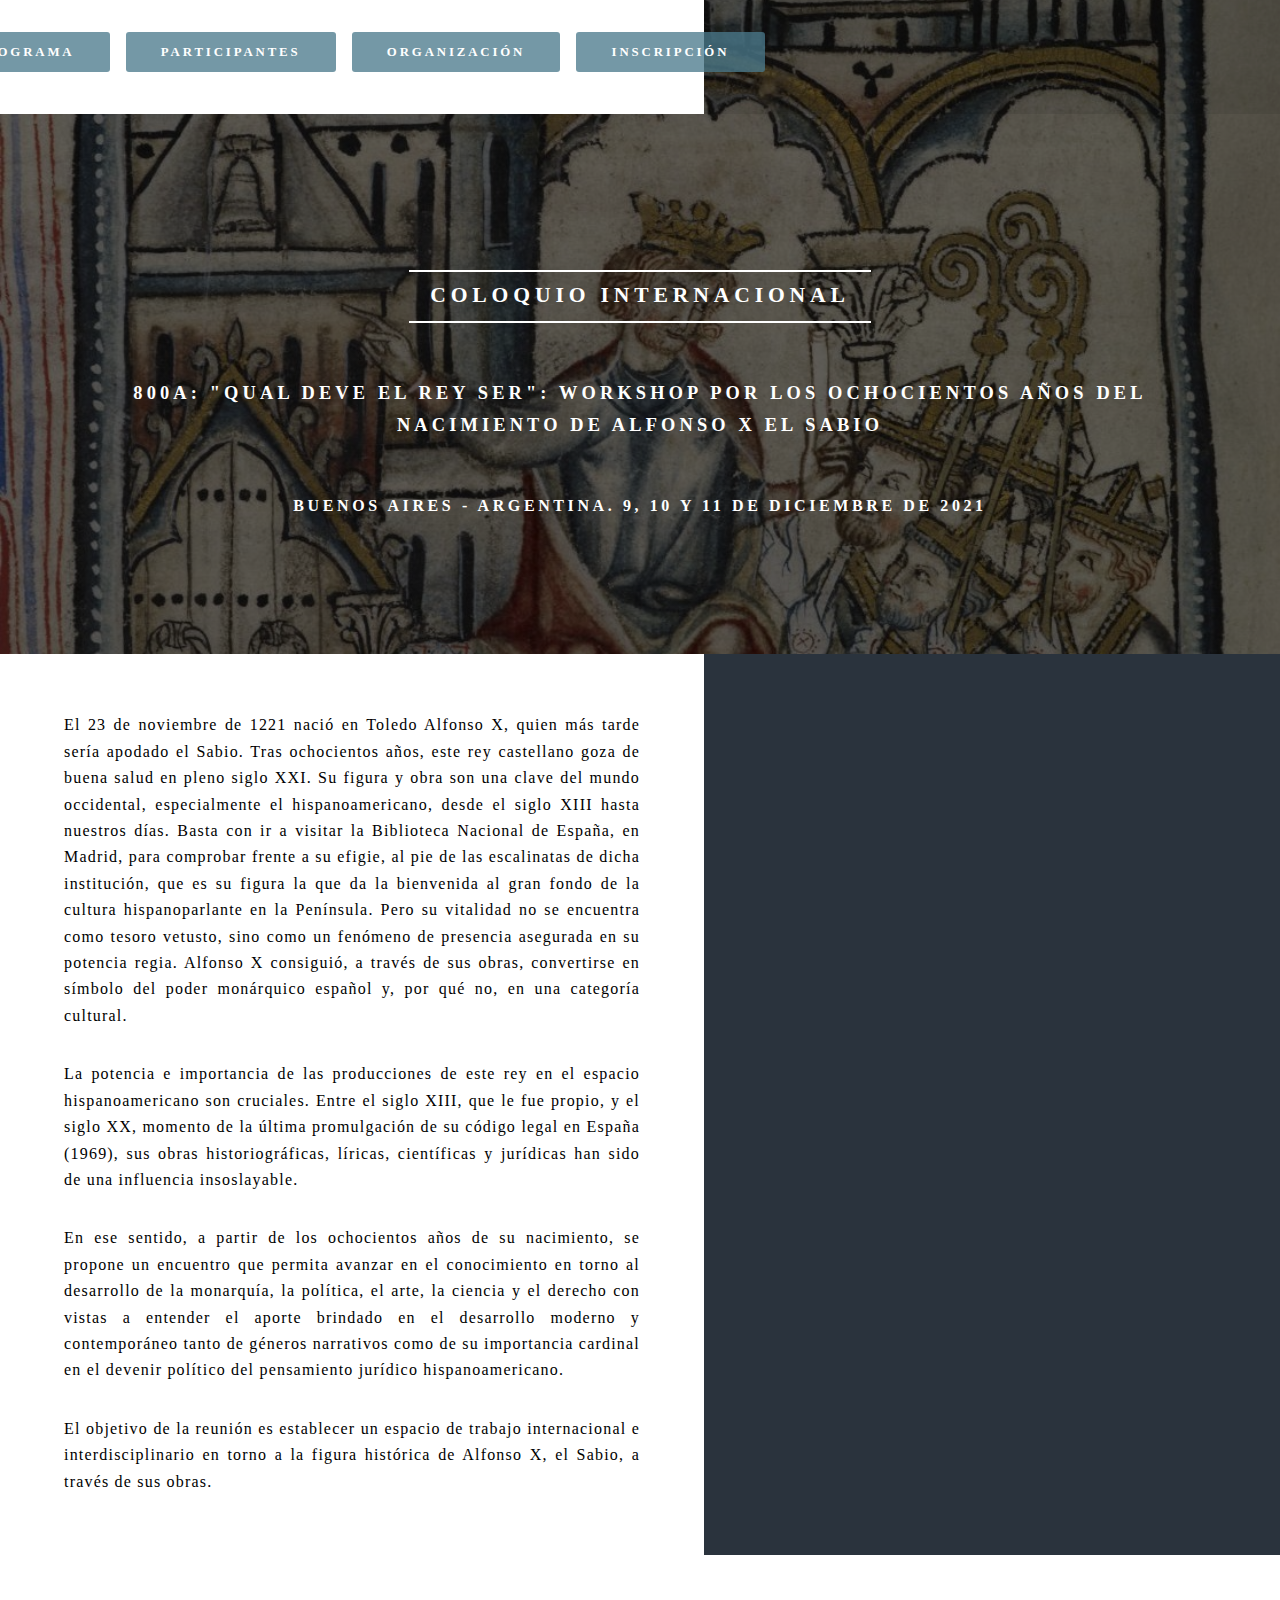
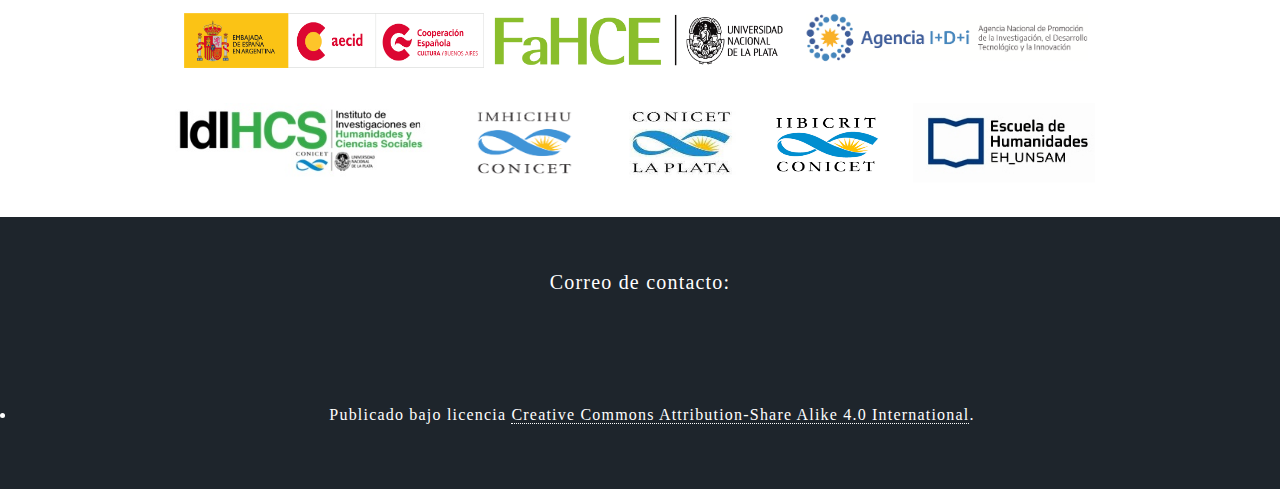
==== index.html @ 3fa46578 "Updates" ====
<!DOCTYPE html><html lang="en"><head><meta charSet="utf-8"/><meta http-equiv="x-ua-compatible" content="ie=edge"/><meta name="viewport" content="width=device-width, initial-scale=1, shrink-to-fit=no"/><style data-href="/styles.1197f6ac1f7e538c1dba.css" id="gatsby-global-css">@import url(https://fonts.googleapis.com/css?family=Open+Sans:400,400italic,600,600italic,800,800italic);
/*!
 * Font Awesome Free 5.9.0 by @fontawesome - https://fontawesome.com
 * License - https://fontawesome.com/license/free (Icons: CC BY 4.0, Fonts: SIL OFL 1.1, Code: MIT License)
 */.fa,.fab,.fal,.far,.fas{-moz-osx-font-smoothing:grayscale;-webkit-font-smoothing:antialiased;display:inline-block;font-style:normal;font-variant:normal;text-rendering:auto;line-height:1}.fa-lg{font-size:1.33333em;line-height:.75em;vertical-align:-.0667em}.fa-xs{font-size:.75em}.fa-sm{font-size:.875em}.fa-1x{font-size:1em}.fa-2x{font-size:2em}.fa-3x{font-size:3em}.fa-4x{font-size:4em}.fa-5x{font-size:5em}.fa-6x{font-size:6em}.fa-7x{font-size:7em}.fa-8x{font-size:8em}.fa-9x{font-size:9em}.fa-10x{font-size:10em}.fa-fw{text-align:center;width:1.25em}.fa-ul{list-style-type:none;margin-left:2.5em;padding-left:0}.fa-ul>li{position:relative}.fa-li{left:-2em;position:absolute;text-align:center;width:2em;line-height:inherit}.fa-border{border:.08em solid #eee;border-radius:.1em;padding:.2em .25em .15em}.fa-pull-left{float:left}.fa-pull-right{float:right}.fa.fa-pull-left,.fab.fa-pull-left,.fal.fa-pull-left,.far.fa-pull-left,.fas.fa-pull-left{margin-right:.3em}.fa.fa-pull-right,.fab.fa-pull-right,.fal.fa-pull-right,.far.fa-pull-right,.fas.fa-pull-right{margin-left:.3em}.fa-spin{-webkit-animation:fa-spin 2s linear infinite;animation:fa-spin 2s linear infinite}.fa-pulse{-webkit-animation:fa-spin 1s steps(8) infinite;animation:fa-spin 1s steps(8) infinite}@-webkit-keyframes fa-spin{0%{-webkit-transform:rotate(0deg);transform:rotate(0deg)}to{-webkit-transform:rotate(1turn);transform:rotate(1turn)}}@keyframes fa-spin{0%{-webkit-transform:rotate(0deg);transform:rotate(0deg)}to{-webkit-transform:rotate(1turn);transform:rotate(1turn)}}.fa-rotate-90{-ms-filter:"progid:DXImageTransform.Microsoft.BasicImage(rotation=1)";-webkit-transform:rotate(90deg);transform:rotate(90deg)}.fa-rotate-180{-ms-filter:"progid:DXImageTransform.Microsoft.BasicImage(rotation=2)";-webkit-transform:rotate(180deg);transform:rotate(180deg)}.fa-rotate-270{-ms-filter:"progid:DXImageTransform.Microsoft.BasicImage(rotation=3)";-webkit-transform:rotate(270deg);transform:rotate(270deg)}.fa-flip-horizontal{-ms-filter:"progid:DXImageTransform.Microsoft.BasicImage(rotation=0, mirror=1)";-webkit-transform:scaleX(-1);transform:scaleX(-1)}.fa-flip-vertical{-webkit-transform:scaleY(-1);transform:scaleY(-1)}.fa-flip-both,.fa-flip-horizontal.fa-flip-vertical,.fa-flip-vertical{-ms-filter:"progid:DXImageTransform.Microsoft.BasicImage(rotation=2, mirror=1)"}.fa-flip-both,.fa-flip-horizontal.fa-flip-vertical{-webkit-transform:scale(-1);transform:scale(-1)}:root .fa-flip-both,:root .fa-flip-horizontal,:root .fa-flip-vertical,:root .fa-rotate-90,:root .fa-rotate-180,:root .fa-rotate-270{-webkit-filter:none;filter:none}.fa-stack{display:inline-block;height:2em;line-height:2em;position:relative;vertical-align:middle;width:2.5em}.fa-stack-1x,.fa-stack-2x{left:0;position:absolute;text-align:center;width:100%}.fa-stack-1x{line-height:inherit}.fa-stack-2x{font-size:2em}.fa-inverse{color:#fff}.fa-500px:before{content:"\F26E"}.fa-accessible-icon:before{content:"\F368"}.fa-accusoft:before{content:"\F369"}.fa-acquisitions-incorporated:before{content:"\F6AF"}.fa-ad:before{content:"\F641"}.fa-address-book:before{content:"\F2B9"}.fa-address-card:before{content:"\F2BB"}.fa-adjust:before{content:"\F042"}.fa-adn:before{content:"\F170"}.fa-adobe:before{content:"\F778"}.fa-adversal:before{content:"\F36A"}.fa-affiliatetheme:before{content:"\F36B"}.fa-air-freshener:before{content:"\F5D0"}.fa-airbnb:before{content:"\F834"}.fa-algolia:before{content:"\F36C"}.fa-align-center:before{content:"\F037"}.fa-align-justify:before{content:"\F039"}.fa-align-left:before{content:"\F036"}.fa-align-right:before{content:"\F038"}.fa-alipay:before{content:"\F642"}.fa-allergies:before{content:"\F461"}.fa-amazon:before{content:"\F270"}.fa-amazon-pay:before{content:"\F42C"}.fa-ambulance:before{content:"\F0F9"}.fa-american-sign-language-interpreting:before{content:"\F2A3"}.fa-amilia:before{content:"\F36D"}.fa-anchor:before{content:"\F13D"}.fa-android:before{content:"\F17B"}.fa-angellist:before{content:"\F209"}.fa-angle-double-down:before{content:"\F103"}.fa-angle-double-left:before{content:"\F100"}.fa-angle-double-right:before{content:"\F101"}.fa-angle-double-up:before{content:"\F102"}.fa-angle-down:before{content:"\F107"}.fa-angle-left:before{content:"\F104"}.fa-angle-right:before{content:"\F105"}.fa-angle-up:before{content:"\F106"}.fa-angry:before{content:"\F556"}.fa-angrycreative:before{content:"\F36E"}.fa-angular:before{content:"\F420"}.fa-ankh:before{content:"\F644"}.fa-app-store:before{content:"\F36F"}.fa-app-store-ios:before{content:"\F370"}.fa-apper:before{content:"\F371"}.fa-apple:before{content:"\F179"}.fa-apple-alt:before{content:"\F5D1"}.fa-apple-pay:before{content:"\F415"}.fa-archive:before{content:"\F187"}.fa-archway:before{content:"\F557"}.fa-arrow-alt-circle-down:before{content:"\F358"}.fa-arrow-alt-circle-left:before{content:"\F359"}.fa-arrow-alt-circle-right:before{content:"\F35A"}.fa-arrow-alt-circle-up:before{content:"\F35B"}.fa-arrow-circle-down:before{content:"\F0AB"}.fa-arrow-circle-left:before{content:"\F0A8"}.fa-arrow-circle-right:before{content:"\F0A9"}.fa-arrow-circle-up:before{content:"\F0AA"}.fa-arrow-down:before{content:"\F063"}.fa-arrow-left:before{content:"\F060"}.fa-arrow-right:before{content:"\F061"}.fa-arrow-up:before{content:"\F062"}.fa-arrows-alt:before{content:"\F0B2"}.fa-arrows-alt-h:before{content:"\F337"}.fa-arrows-alt-v:before{content:"\F338"}.fa-artstation:before{content:"\F77A"}.fa-assistive-listening-systems:before{content:"\F2A2"}.fa-asterisk:before{content:"\F069"}.fa-asymmetrik:before{content:"\F372"}.fa-at:before{content:"\F1FA"}.fa-atlas:before{content:"\F558"}.fa-atlassian:before{content:"\F77B"}.fa-atom:before{content:"\F5D2"}.fa-audible:before{content:"\F373"}.fa-audio-description:before{content:"\F29E"}.fa-autoprefixer:before{content:"\F41C"}.fa-avianex:before{content:"\F374"}.fa-aviato:before{content:"\F421"}.fa-award:before{content:"\F559"}.fa-aws:before{content:"\F375"}.fa-baby:before{content:"\F77C"}.fa-baby-carriage:before{content:"\F77D"}.fa-backspace:before{content:"\F55A"}.fa-backward:before{content:"\F04A"}.fa-bacon:before{content:"\F7E5"}.fa-balance-scale:before{content:"\F24E"}.fa-balance-scale-left:before{content:"\F515"}.fa-balance-scale-right:before{content:"\F516"}.fa-ban:before{content:"\F05E"}.fa-band-aid:before{content:"\F462"}.fa-bandcamp:before{content:"\F2D5"}.fa-barcode:before{content:"\F02A"}.fa-bars:before{content:"\F0C9"}.fa-baseball-ball:before{content:"\F433"}.fa-basketball-ball:before{content:"\F434"}.fa-bath:before{content:"\F2CD"}.fa-battery-empty:before{content:"\F244"}.fa-battery-full:before{content:"\F240"}.fa-battery-half:before{content:"\F242"}.fa-battery-quarter:before{content:"\F243"}.fa-battery-three-quarters:before{content:"\F241"}.fa-battle-net:before{content:"\F835"}.fa-bed:before{content:"\F236"}.fa-beer:before{content:"\F0FC"}.fa-behance:before{content:"\F1B4"}.fa-behance-square:before{content:"\F1B5"}.fa-bell:before{content:"\F0F3"}.fa-bell-slash:before{content:"\F1F6"}.fa-bezier-curve:before{content:"\F55B"}.fa-bible:before{content:"\F647"}.fa-bicycle:before{content:"\F206"}.fa-biking:before{content:"\F84A"}.fa-bimobject:before{content:"\F378"}.fa-binoculars:before{content:"\F1E5"}.fa-biohazard:before{content:"\F780"}.fa-birthday-cake:before{content:"\F1FD"}.fa-bitbucket:before{content:"\F171"}.fa-bitcoin:before{content:"\F379"}.fa-bity:before{content:"\F37A"}.fa-black-tie:before{content:"\F27E"}.fa-blackberry:before{content:"\F37B"}.fa-blender:before{content:"\F517"}.fa-blender-phone:before{content:"\F6B6"}.fa-blind:before{content:"\F29D"}.fa-blog:before{content:"\F781"}.fa-blogger:before{content:"\F37C"}.fa-blogger-b:before{content:"\F37D"}.fa-bluetooth:before{content:"\F293"}.fa-bluetooth-b:before{content:"\F294"}.fa-bold:before{content:"\F032"}.fa-bolt:before{content:"\F0E7"}.fa-bomb:before{content:"\F1E2"}.fa-bone:before{content:"\F5D7"}.fa-bong:before{content:"\F55C"}.fa-book:before{content:"\F02D"}.fa-book-dead:before{content:"\F6B7"}.fa-book-medical:before{content:"\F7E6"}.fa-book-open:before{content:"\F518"}.fa-book-reader:before{content:"\F5DA"}.fa-bookmark:before{content:"\F02E"}.fa-bootstrap:before{content:"\F836"}.fa-border-all:before{content:"\F84C"}.fa-border-none:before{content:"\F850"}.fa-border-style:before{content:"\F853"}.fa-bowling-ball:before{content:"\F436"}.fa-box:before{content:"\F466"}.fa-box-open:before{content:"\F49E"}.fa-boxes:before{content:"\F468"}.fa-braille:before{content:"\F2A1"}.fa-brain:before{content:"\F5DC"}.fa-bread-slice:before{content:"\F7EC"}.fa-briefcase:before{content:"\F0B1"}.fa-briefcase-medical:before{content:"\F469"}.fa-broadcast-tower:before{content:"\F519"}.fa-broom:before{content:"\F51A"}.fa-brush:before{content:"\F55D"}.fa-btc:before{content:"\F15A"}.fa-buffer:before{content:"\F837"}.fa-bug:before{content:"\F188"}.fa-building:before{content:"\F1AD"}.fa-bullhorn:before{content:"\F0A1"}.fa-bullseye:before{content:"\F140"}.fa-burn:before{content:"\F46A"}.fa-buromobelexperte:before{content:"\F37F"}.fa-bus:before{content:"\F207"}.fa-bus-alt:before{content:"\F55E"}.fa-business-time:before{content:"\F64A"}.fa-buysellads:before{content:"\F20D"}.fa-calculator:before{content:"\F1EC"}.fa-calendar:before{content:"\F133"}.fa-calendar-alt:before{content:"\F073"}.fa-calendar-check:before{content:"\F274"}.fa-calendar-day:before{content:"\F783"}.fa-calendar-minus:before{content:"\F272"}.fa-calendar-plus:before{content:"\F271"}.fa-calendar-times:before{content:"\F273"}.fa-calendar-week:before{content:"\F784"}.fa-camera:before{content:"\F030"}.fa-camera-retro:before{content:"\F083"}.fa-campground:before{content:"\F6BB"}.fa-canadian-maple-leaf:before{content:"\F785"}.fa-candy-cane:before{content:"\F786"}.fa-cannabis:before{content:"\F55F"}.fa-capsules:before{content:"\F46B"}.fa-car:before{content:"\F1B9"}.fa-car-alt:before{content:"\F5DE"}.fa-car-battery:before{content:"\F5DF"}.fa-car-crash:before{content:"\F5E1"}.fa-car-side:before{content:"\F5E4"}.fa-caret-down:before{content:"\F0D7"}.fa-caret-left:before{content:"\F0D9"}.fa-caret-right:before{content:"\F0DA"}.fa-caret-square-down:before{content:"\F150"}.fa-caret-square-left:before{content:"\F191"}.fa-caret-square-right:before{content:"\F152"}.fa-caret-square-up:before{content:"\F151"}.fa-caret-up:before{content:"\F0D8"}.fa-carrot:before{content:"\F787"}.fa-cart-arrow-down:before{content:"\F218"}.fa-cart-plus:before{content:"\F217"}.fa-cash-register:before{content:"\F788"}.fa-cat:before{content:"\F6BE"}.fa-cc-amazon-pay:before{content:"\F42D"}.fa-cc-amex:before{content:"\F1F3"}.fa-cc-apple-pay:before{content:"\F416"}.fa-cc-diners-club:before{content:"\F24C"}.fa-cc-discover:before{content:"\F1F2"}.fa-cc-jcb:before{content:"\F24B"}.fa-cc-mastercard:before{content:"\F1F1"}.fa-cc-paypal:before{content:"\F1F4"}.fa-cc-stripe:before{content:"\F1F5"}.fa-cc-visa:before{content:"\F1F0"}.fa-centercode:before{content:"\F380"}.fa-centos:before{content:"\F789"}.fa-certificate:before{content:"\F0A3"}.fa-chair:before{content:"\F6C0"}.fa-chalkboard:before{content:"\F51B"}.fa-chalkboard-teacher:before{content:"\F51C"}.fa-charging-station:before{content:"\F5E7"}.fa-chart-area:before{content:"\F1FE"}.fa-chart-bar:before{content:"\F080"}.fa-chart-line:before{content:"\F201"}.fa-chart-pie:before{content:"\F200"}.fa-check:before{content:"\F00C"}.fa-check-circle:before{content:"\F058"}.fa-check-double:before{content:"\F560"}.fa-check-square:before{content:"\F14A"}.fa-cheese:before{content:"\F7EF"}.fa-chess:before{content:"\F439"}.fa-chess-bishop:before{content:"\F43A"}.fa-chess-board:before{content:"\F43C"}.fa-chess-king:before{content:"\F43F"}.fa-chess-knight:before{content:"\F441"}.fa-chess-pawn:before{content:"\F443"}.fa-chess-queen:before{content:"\F445"}.fa-chess-rook:before{content:"\F447"}.fa-chevron-circle-down:before{content:"\F13A"}.fa-chevron-circle-left:before{content:"\F137"}.fa-chevron-circle-right:before{content:"\F138"}.fa-chevron-circle-up:before{content:"\F139"}.fa-chevron-down:before{content:"\F078"}.fa-chevron-left:before{content:"\F053"}.fa-chevron-right:before{content:"\F054"}.fa-chevron-up:before{content:"\F077"}.fa-child:before{content:"\F1AE"}.fa-chrome:before{content:"\F268"}.fa-chromecast:before{content:"\F838"}.fa-church:before{content:"\F51D"}.fa-circle:before{content:"\F111"}.fa-circle-notch:before{content:"\F1CE"}.fa-city:before{content:"\F64F"}.fa-clinic-medical:before{content:"\F7F2"}.fa-clipboard:before{content:"\F328"}.fa-clipboard-check:before{content:"\F46C"}.fa-clipboard-list:before{content:"\F46D"}.fa-clock:before{content:"\F017"}.fa-clone:before{content:"\F24D"}.fa-closed-captioning:before{content:"\F20A"}.fa-cloud:before{content:"\F0C2"}.fa-cloud-download-alt:before{content:"\F381"}.fa-cloud-meatball:before{content:"\F73B"}.fa-cloud-moon:before{content:"\F6C3"}.fa-cloud-moon-rain:before{content:"\F73C"}.fa-cloud-rain:before{content:"\F73D"}.fa-cloud-showers-heavy:before{content:"\F740"}.fa-cloud-sun:before{content:"\F6C4"}.fa-cloud-sun-rain:before{content:"\F743"}.fa-cloud-upload-alt:before{content:"\F382"}.fa-cloudscale:before{content:"\F383"}.fa-cloudsmith:before{content:"\F384"}.fa-cloudversify:before{content:"\F385"}.fa-cocktail:before{content:"\F561"}.fa-code:before{content:"\F121"}.fa-code-branch:before{content:"\F126"}.fa-codepen:before{content:"\F1CB"}.fa-codiepie:before{content:"\F284"}.fa-coffee:before{content:"\F0F4"}.fa-cog:before{content:"\F013"}.fa-cogs:before{content:"\F085"}.fa-coins:before{content:"\F51E"}.fa-columns:before{content:"\F0DB"}.fa-comment:before{content:"\F075"}.fa-comment-alt:before{content:"\F27A"}.fa-comment-dollar:before{content:"\F651"}.fa-comment-dots:before{content:"\F4AD"}.fa-comment-medical:before{content:"\F7F5"}.fa-comment-slash:before{content:"\F4B3"}.fa-comments:before{content:"\F086"}.fa-comments-dollar:before{content:"\F653"}.fa-compact-disc:before{content:"\F51F"}.fa-compass:before{content:"\F14E"}.fa-compress:before{content:"\F066"}.fa-compress-arrows-alt:before{content:"\F78C"}.fa-concierge-bell:before{content:"\F562"}.fa-confluence:before{content:"\F78D"}.fa-connectdevelop:before{content:"\F20E"}.fa-contao:before{content:"\F26D"}.fa-cookie:before{content:"\F563"}.fa-cookie-bite:before{content:"\F564"}.fa-copy:before{content:"\F0C5"}.fa-copyright:before{content:"\F1F9"}.fa-couch:before{content:"\F4B8"}.fa-cpanel:before{content:"\F388"}.fa-creative-commons:before{content:"\F25E"}.fa-creative-commons-by:before{content:"\F4E7"}.fa-creative-commons-nc:before{content:"\F4E8"}.fa-creative-commons-nc-eu:before{content:"\F4E9"}.fa-creative-commons-nc-jp:before{content:"\F4EA"}.fa-creative-commons-nd:before{content:"\F4EB"}.fa-creative-commons-pd:before{content:"\F4EC"}.fa-creative-commons-pd-alt:before{content:"\F4ED"}.fa-creative-commons-remix:before{content:"\F4EE"}.fa-creative-commons-sa:before{content:"\F4EF"}.fa-creative-commons-sampling:before{content:"\F4F0"}.fa-creative-commons-sampling-plus:before{content:"\F4F1"}.fa-creative-commons-share:before{content:"\F4F2"}.fa-creative-commons-zero:before{content:"\F4F3"}.fa-credit-card:before{content:"\F09D"}.fa-critical-role:before{content:"\F6C9"}.fa-crop:before{content:"\F125"}.fa-crop-alt:before{content:"\F565"}.fa-cross:before{content:"\F654"}.fa-crosshairs:before{content:"\F05B"}.fa-crow:before{content:"\F520"}.fa-crown:before{content:"\F521"}.fa-crutch:before{content:"\F7F7"}.fa-css3:before{content:"\F13C"}.fa-css3-alt:before{content:"\F38B"}.fa-cube:before{content:"\F1B2"}.fa-cubes:before{content:"\F1B3"}.fa-cut:before{content:"\F0C4"}.fa-cuttlefish:before{content:"\F38C"}.fa-d-and-d:before{content:"\F38D"}.fa-d-and-d-beyond:before{content:"\F6CA"}.fa-dashcube:before{content:"\F210"}.fa-database:before{content:"\F1C0"}.fa-deaf:before{content:"\F2A4"}.fa-delicious:before{content:"\F1A5"}.fa-democrat:before{content:"\F747"}.fa-deploydog:before{content:"\F38E"}.fa-deskpro:before{content:"\F38F"}.fa-desktop:before{content:"\F108"}.fa-dev:before{content:"\F6CC"}.fa-deviantart:before{content:"\F1BD"}.fa-dharmachakra:before{content:"\F655"}.fa-dhl:before{content:"\F790"}.fa-diagnoses:before{content:"\F470"}.fa-diaspora:before{content:"\F791"}.fa-dice:before{content:"\F522"}.fa-dice-d20:before{content:"\F6CF"}.fa-dice-d6:before{content:"\F6D1"}.fa-dice-five:before{content:"\F523"}.fa-dice-four:before{content:"\F524"}.fa-dice-one:before{content:"\F525"}.fa-dice-six:before{content:"\F526"}.fa-dice-three:before{content:"\F527"}.fa-dice-two:before{content:"\F528"}.fa-digg:before{content:"\F1A6"}.fa-digital-ocean:before{content:"\F391"}.fa-digital-tachograph:before{content:"\F566"}.fa-directions:before{content:"\F5EB"}.fa-discord:before{content:"\F392"}.fa-discourse:before{content:"\F393"}.fa-divide:before{content:"\F529"}.fa-dizzy:before{content:"\F567"}.fa-dna:before{content:"\F471"}.fa-dochub:before{content:"\F394"}.fa-docker:before{content:"\F395"}.fa-dog:before{content:"\F6D3"}.fa-dollar-sign:before{content:"\F155"}.fa-dolly:before{content:"\F472"}.fa-dolly-flatbed:before{content:"\F474"}.fa-donate:before{content:"\F4B9"}.fa-door-closed:before{content:"\F52A"}.fa-door-open:before{content:"\F52B"}.fa-dot-circle:before{content:"\F192"}.fa-dove:before{content:"\F4BA"}.fa-download:before{content:"\F019"}.fa-draft2digital:before{content:"\F396"}.fa-drafting-compass:before{content:"\F568"}.fa-dragon:before{content:"\F6D5"}.fa-draw-polygon:before{content:"\F5EE"}.fa-dribbble:before{content:"\F17D"}.fa-dribbble-square:before{content:"\F397"}.fa-dropbox:before{content:"\F16B"}.fa-drum:before{content:"\F569"}.fa-drum-steelpan:before{content:"\F56A"}.fa-drumstick-bite:before{content:"\F6D7"}.fa-drupal:before{content:"\F1A9"}.fa-dumbbell:before{content:"\F44B"}.fa-dumpster:before{content:"\F793"}.fa-dumpster-fire:before{content:"\F794"}.fa-dungeon:before{content:"\F6D9"}.fa-dyalog:before{content:"\F399"}.fa-earlybirds:before{content:"\F39A"}.fa-ebay:before{content:"\F4F4"}.fa-edge:before{content:"\F282"}.fa-edit:before{content:"\F044"}.fa-egg:before{content:"\F7FB"}.fa-eject:before{content:"\F052"}.fa-elementor:before{content:"\F430"}.fa-ellipsis-h:before{content:"\F141"}.fa-ellipsis-v:before{content:"\F142"}.fa-ello:before{content:"\F5F1"}.fa-ember:before{content:"\F423"}.fa-empire:before{content:"\F1D1"}.fa-envelope:before{content:"\F0E0"}.fa-envelope-open:before{content:"\F2B6"}.fa-envelope-open-text:before{content:"\F658"}.fa-envelope-square:before{content:"\F199"}.fa-envira:before{content:"\F299"}.fa-equals:before{content:"\F52C"}.fa-eraser:before{content:"\F12D"}.fa-erlang:before{content:"\F39D"}.fa-ethereum:before{content:"\F42E"}.fa-ethernet:before{content:"\F796"}.fa-etsy:before{content:"\F2D7"}.fa-euro-sign:before{content:"\F153"}.fa-evernote:before{content:"\F839"}.fa-exchange-alt:before{content:"\F362"}.fa-exclamation:before{content:"\F12A"}.fa-exclamation-circle:before{content:"\F06A"}.fa-exclamation-triangle:before{content:"\F071"}.fa-expand:before{content:"\F065"}.fa-expand-arrows-alt:before{content:"\F31E"}.fa-expeditedssl:before{content:"\F23E"}.fa-external-link-alt:before{content:"\F35D"}.fa-external-link-square-alt:before{content:"\F360"}.fa-eye:before{content:"\F06E"}.fa-eye-dropper:before{content:"\F1FB"}.fa-eye-slash:before{content:"\F070"}.fa-facebook:before{content:"\F09A"}.fa-facebook-f:before{content:"\F39E"}.fa-facebook-messenger:before{content:"\F39F"}.fa-facebook-square:before{content:"\F082"}.fa-fan:before{content:"\F863"}.fa-fantasy-flight-games:before{content:"\F6DC"}.fa-fast-backward:before{content:"\F049"}.fa-fast-forward:before{content:"\F050"}.fa-fax:before{content:"\F1AC"}.fa-feather:before{content:"\F52D"}.fa-feather-alt:before{content:"\F56B"}.fa-fedex:before{content:"\F797"}.fa-fedora:before{content:"\F798"}.fa-female:before{content:"\F182"}.fa-fighter-jet:before{content:"\F0FB"}.fa-figma:before{content:"\F799"}.fa-file:before{content:"\F15B"}.fa-file-alt:before{content:"\F15C"}.fa-file-archive:before{content:"\F1C6"}.fa-file-audio:before{content:"\F1C7"}.fa-file-code:before{content:"\F1C9"}.fa-file-contract:before{content:"\F56C"}.fa-file-csv:before{content:"\F6DD"}.fa-file-download:before{content:"\F56D"}.fa-file-excel:before{content:"\F1C3"}.fa-file-export:before{content:"\F56E"}.fa-file-image:before{content:"\F1C5"}.fa-file-import:before{content:"\F56F"}.fa-file-invoice:before{content:"\F570"}.fa-file-invoice-dollar:before{content:"\F571"}.fa-file-medical:before{content:"\F477"}.fa-file-medical-alt:before{content:"\F478"}.fa-file-pdf:before{content:"\F1C1"}.fa-file-powerpoint:before{content:"\F1C4"}.fa-file-prescription:before{content:"\F572"}.fa-file-signature:before{content:"\F573"}.fa-file-upload:before{content:"\F574"}.fa-file-video:before{content:"\F1C8"}.fa-file-word:before{content:"\F1C2"}.fa-fill:before{content:"\F575"}.fa-fill-drip:before{content:"\F576"}.fa-film:before{content:"\F008"}.fa-filter:before{content:"\F0B0"}.fa-fingerprint:before{content:"\F577"}.fa-fire:before{content:"\F06D"}.fa-fire-alt:before{content:"\F7E4"}.fa-fire-extinguisher:before{content:"\F134"}.fa-firefox:before{content:"\F269"}.fa-first-aid:before{content:"\F479"}.fa-first-order:before{content:"\F2B0"}.fa-first-order-alt:before{content:"\F50A"}.fa-firstdraft:before{content:"\F3A1"}.fa-fish:before{content:"\F578"}.fa-fist-raised:before{content:"\F6DE"}.fa-flag:before{content:"\F024"}.fa-flag-checkered:before{content:"\F11E"}.fa-flag-usa:before{content:"\F74D"}.fa-flask:before{content:"\F0C3"}.fa-flickr:before{content:"\F16E"}.fa-flipboard:before{content:"\F44D"}.fa-flushed:before{content:"\F579"}.fa-fly:before{content:"\F417"}.fa-folder:before{content:"\F07B"}.fa-folder-minus:before{content:"\F65D"}.fa-folder-open:before{content:"\F07C"}.fa-folder-plus:before{content:"\F65E"}.fa-font:before{content:"\F031"}.fa-font-awesome:before{content:"\F2B4"}.fa-font-awesome-alt:before{content:"\F35C"}.fa-font-awesome-flag:before{content:"\F425"}.fa-font-awesome-logo-full:before{content:"\F4E6"}.fa-fonticons:before{content:"\F280"}.fa-fonticons-fi:before{content:"\F3A2"}.fa-football-ball:before{content:"\F44E"}.fa-fort-awesome:before{content:"\F286"}.fa-fort-awesome-alt:before{content:"\F3A3"}.fa-forumbee:before{content:"\F211"}.fa-forward:before{content:"\F04E"}.fa-foursquare:before{content:"\F180"}.fa-free-code-camp:before{content:"\F2C5"}.fa-freebsd:before{content:"\F3A4"}.fa-frog:before{content:"\F52E"}.fa-frown:before{content:"\F119"}.fa-frown-open:before{content:"\F57A"}.fa-fulcrum:before{content:"\F50B"}.fa-funnel-dollar:before{content:"\F662"}.fa-futbol:before{content:"\F1E3"}.fa-galactic-republic:before{content:"\F50C"}.fa-galactic-senate:before{content:"\F50D"}.fa-gamepad:before{content:"\F11B"}.fa-gas-pump:before{content:"\F52F"}.fa-gavel:before{content:"\F0E3"}.fa-gem:before{content:"\F3A5"}.fa-genderless:before{content:"\F22D"}.fa-get-pocket:before{content:"\F265"}.fa-gg:before{content:"\F260"}.fa-gg-circle:before{content:"\F261"}.fa-ghost:before{content:"\F6E2"}.fa-gift:before{content:"\F06B"}.fa-gifts:before{content:"\F79C"}.fa-git:before{content:"\F1D3"}.fa-git-alt:before{content:"\F841"}.fa-git-square:before{content:"\F1D2"}.fa-github:before{content:"\F09B"}.fa-github-alt:before{content:"\F113"}.fa-github-square:before{content:"\F092"}.fa-gitkraken:before{content:"\F3A6"}.fa-gitlab:before{content:"\F296"}.fa-gitter:before{content:"\F426"}.fa-glass-cheers:before{content:"\F79F"}.fa-glass-martini:before{content:"\F000"}.fa-glass-martini-alt:before{content:"\F57B"}.fa-glass-whiskey:before{content:"\F7A0"}.fa-glasses:before{content:"\F530"}.fa-glide:before{content:"\F2A5"}.fa-glide-g:before{content:"\F2A6"}.fa-globe:before{content:"\F0AC"}.fa-globe-africa:before{content:"\F57C"}.fa-globe-americas:before{content:"\F57D"}.fa-globe-asia:before{content:"\F57E"}.fa-globe-europe:before{content:"\F7A2"}.fa-gofore:before{content:"\F3A7"}.fa-golf-ball:before{content:"\F450"}.fa-goodreads:before{content:"\F3A8"}.fa-goodreads-g:before{content:"\F3A9"}.fa-google:before{content:"\F1A0"}.fa-google-drive:before{content:"\F3AA"}.fa-google-play:before{content:"\F3AB"}.fa-google-plus:before{content:"\F2B3"}.fa-google-plus-g:before{content:"\F0D5"}.fa-google-plus-square:before{content:"\F0D4"}.fa-google-wallet:before{content:"\F1EE"}.fa-gopuram:before{content:"\F664"}.fa-graduation-cap:before{content:"\F19D"}.fa-gratipay:before{content:"\F184"}.fa-grav:before{content:"\F2D6"}.fa-greater-than:before{content:"\F531"}.fa-greater-than-equal:before{content:"\F532"}.fa-grimace:before{content:"\F57F"}.fa-grin:before{content:"\F580"}.fa-grin-alt:before{content:"\F581"}.fa-grin-beam:before{content:"\F582"}.fa-grin-beam-sweat:before{content:"\F583"}.fa-grin-hearts:before{content:"\F584"}.fa-grin-squint:before{content:"\F585"}.fa-grin-squint-tears:before{content:"\F586"}.fa-grin-stars:before{content:"\F587"}.fa-grin-tears:before{content:"\F588"}.fa-grin-tongue:before{content:"\F589"}.fa-grin-tongue-squint:before{content:"\F58A"}.fa-grin-tongue-wink:before{content:"\F58B"}.fa-grin-wink:before{content:"\F58C"}.fa-grip-horizontal:before{content:"\F58D"}.fa-grip-lines:before{content:"\F7A4"}.fa-grip-lines-vertical:before{content:"\F7A5"}.fa-grip-vertical:before{content:"\F58E"}.fa-gripfire:before{content:"\F3AC"}.fa-grunt:before{content:"\F3AD"}.fa-guitar:before{content:"\F7A6"}.fa-gulp:before{content:"\F3AE"}.fa-h-square:before{content:"\F0FD"}.fa-hacker-news:before{content:"\F1D4"}.fa-hacker-news-square:before{content:"\F3AF"}.fa-hackerrank:before{content:"\F5F7"}.fa-hamburger:before{content:"\F805"}.fa-hammer:before{content:"\F6E3"}.fa-hamsa:before{content:"\F665"}.fa-hand-holding:before{content:"\F4BD"}.fa-hand-holding-heart:before{content:"\F4BE"}.fa-hand-holding-usd:before{content:"\F4C0"}.fa-hand-lizard:before{content:"\F258"}.fa-hand-middle-finger:before{content:"\F806"}.fa-hand-paper:before{content:"\F256"}.fa-hand-peace:before{content:"\F25B"}.fa-hand-point-down:before{content:"\F0A7"}.fa-hand-point-left:before{content:"\F0A5"}.fa-hand-point-right:before{content:"\F0A4"}.fa-hand-point-up:before{content:"\F0A6"}.fa-hand-pointer:before{content:"\F25A"}.fa-hand-rock:before{content:"\F255"}.fa-hand-scissors:before{content:"\F257"}.fa-hand-spock:before{content:"\F259"}.fa-hands:before{content:"\F4C2"}.fa-hands-helping:before{content:"\F4C4"}.fa-handshake:before{content:"\F2B5"}.fa-hanukiah:before{content:"\F6E6"}.fa-hard-hat:before{content:"\F807"}.fa-hashtag:before{content:"\F292"}.fa-hat-wizard:before{content:"\F6E8"}.fa-haykal:before{content:"\F666"}.fa-hdd:before{content:"\F0A0"}.fa-heading:before{content:"\F1DC"}.fa-headphones:before{content:"\F025"}.fa-headphones-alt:before{content:"\F58F"}.fa-headset:before{content:"\F590"}.fa-heart:before{content:"\F004"}.fa-heart-broken:before{content:"\F7A9"}.fa-heartbeat:before{content:"\F21E"}.fa-helicopter:before{content:"\F533"}.fa-highlighter:before{content:"\F591"}.fa-hiking:before{content:"\F6EC"}.fa-hippo:before{content:"\F6ED"}.fa-hips:before{content:"\F452"}.fa-hire-a-helper:before{content:"\F3B0"}.fa-history:before{content:"\F1DA"}.fa-hockey-puck:before{content:"\F453"}.fa-holly-berry:before{content:"\F7AA"}.fa-home:before{content:"\F015"}.fa-hooli:before{content:"\F427"}.fa-hornbill:before{content:"\F592"}.fa-horse:before{content:"\F6F0"}.fa-horse-head:before{content:"\F7AB"}.fa-hospital:before{content:"\F0F8"}.fa-hospital-alt:before{content:"\F47D"}.fa-hospital-symbol:before{content:"\F47E"}.fa-hot-tub:before{content:"\F593"}.fa-hotdog:before{content:"\F80F"}.fa-hotel:before{content:"\F594"}.fa-hotjar:before{content:"\F3B1"}.fa-hourglass:before{content:"\F254"}.fa-hourglass-end:before{content:"\F253"}.fa-hourglass-half:before{content:"\F252"}.fa-hourglass-start:before{content:"\F251"}.fa-house-damage:before{content:"\F6F1"}.fa-houzz:before{content:"\F27C"}.fa-hryvnia:before{content:"\F6F2"}.fa-html5:before{content:"\F13B"}.fa-hubspot:before{content:"\F3B2"}.fa-i-cursor:before{content:"\F246"}.fa-ice-cream:before{content:"\F810"}.fa-icicles:before{content:"\F7AD"}.fa-icons:before{content:"\F86D"}.fa-id-badge:before{content:"\F2C1"}.fa-id-card:before{content:"\F2C2"}.fa-id-card-alt:before{content:"\F47F"}.fa-igloo:before{content:"\F7AE"}.fa-image:before{content:"\F03E"}.fa-images:before{content:"\F302"}.fa-imdb:before{content:"\F2D8"}.fa-inbox:before{content:"\F01C"}.fa-indent:before{content:"\F03C"}.fa-industry:before{content:"\F275"}.fa-infinity:before{content:"\F534"}.fa-info:before{content:"\F129"}.fa-info-circle:before{content:"\F05A"}.fa-instagram:before{content:"\F16D"}.fa-intercom:before{content:"\F7AF"}.fa-internet-explorer:before{content:"\F26B"}.fa-invision:before{content:"\F7B0"}.fa-ioxhost:before{content:"\F208"}.fa-italic:before{content:"\F033"}.fa-itch-io:before{content:"\F83A"}.fa-itunes:before{content:"\F3B4"}.fa-itunes-note:before{content:"\F3B5"}.fa-java:before{content:"\F4E4"}.fa-jedi:before{content:"\F669"}.fa-jedi-order:before{content:"\F50E"}.fa-jenkins:before{content:"\F3B6"}.fa-jira:before{content:"\F7B1"}.fa-joget:before{content:"\F3B7"}.fa-joint:before{content:"\F595"}.fa-joomla:before{content:"\F1AA"}.fa-journal-whills:before{content:"\F66A"}.fa-js:before{content:"\F3B8"}.fa-js-square:before{content:"\F3B9"}.fa-jsfiddle:before{content:"\F1CC"}.fa-kaaba:before{content:"\F66B"}.fa-kaggle:before{content:"\F5FA"}.fa-key:before{content:"\F084"}.fa-keybase:before{content:"\F4F5"}.fa-keyboard:before{content:"\F11C"}.fa-keycdn:before{content:"\F3BA"}.fa-khanda:before{content:"\F66D"}.fa-kickstarter:before{content:"\F3BB"}.fa-kickstarter-k:before{content:"\F3BC"}.fa-kiss:before{content:"\F596"}.fa-kiss-beam:before{content:"\F597"}.fa-kiss-wink-heart:before{content:"\F598"}.fa-kiwi-bird:before{content:"\F535"}.fa-korvue:before{content:"\F42F"}.fa-landmark:before{content:"\F66F"}.fa-language:before{content:"\F1AB"}.fa-laptop:before{content:"\F109"}.fa-laptop-code:before{content:"\F5FC"}.fa-laptop-medical:before{content:"\F812"}.fa-laravel:before{content:"\F3BD"}.fa-lastfm:before{content:"\F202"}.fa-lastfm-square:before{content:"\F203"}.fa-laugh:before{content:"\F599"}.fa-laugh-beam:before{content:"\F59A"}.fa-laugh-squint:before{content:"\F59B"}.fa-laugh-wink:before{content:"\F59C"}.fa-layer-group:before{content:"\F5FD"}.fa-leaf:before{content:"\F06C"}.fa-leanpub:before{content:"\F212"}.fa-lemon:before{content:"\F094"}.fa-less:before{content:"\F41D"}.fa-less-than:before{content:"\F536"}.fa-less-than-equal:before{content:"\F537"}.fa-level-down-alt:before{content:"\F3BE"}.fa-level-up-alt:before{content:"\F3BF"}.fa-life-ring:before{content:"\F1CD"}.fa-lightbulb:before{content:"\F0EB"}.fa-line:before{content:"\F3C0"}.fa-link:before{content:"\F0C1"}.fa-linkedin:before{content:"\F08C"}.fa-linkedin-in:before{content:"\F0E1"}.fa-linode:before{content:"\F2B8"}.fa-linux:before{content:"\F17C"}.fa-lira-sign:before{content:"\F195"}.fa-list:before{content:"\F03A"}.fa-list-alt:before{content:"\F022"}.fa-list-ol:before{content:"\F0CB"}.fa-list-ul:before{content:"\F0CA"}.fa-location-arrow:before{content:"\F124"}.fa-lock:before{content:"\F023"}.fa-lock-open:before{content:"\F3C1"}.fa-long-arrow-alt-down:before{content:"\F309"}.fa-long-arrow-alt-left:before{content:"\F30A"}.fa-long-arrow-alt-right:before{content:"\F30B"}.fa-long-arrow-alt-up:before{content:"\F30C"}.fa-low-vision:before{content:"\F2A8"}.fa-luggage-cart:before{content:"\F59D"}.fa-lyft:before{content:"\F3C3"}.fa-magento:before{content:"\F3C4"}.fa-magic:before{content:"\F0D0"}.fa-magnet:before{content:"\F076"}.fa-mail-bulk:before{content:"\F674"}.fa-mailchimp:before{content:"\F59E"}.fa-male:before{content:"\F183"}.fa-mandalorian:before{content:"\F50F"}.fa-map:before{content:"\F279"}.fa-map-marked:before{content:"\F59F"}.fa-map-marked-alt:before{content:"\F5A0"}.fa-map-marker:before{content:"\F041"}.fa-map-marker-alt:before{content:"\F3C5"}.fa-map-pin:before{content:"\F276"}.fa-map-signs:before{content:"\F277"}.fa-markdown:before{content:"\F60F"}.fa-marker:before{content:"\F5A1"}.fa-mars:before{content:"\F222"}.fa-mars-double:before{content:"\F227"}.fa-mars-stroke:before{content:"\F229"}.fa-mars-stroke-h:before{content:"\F22B"}.fa-mars-stroke-v:before{content:"\F22A"}.fa-mask:before{content:"\F6FA"}.fa-mastodon:before{content:"\F4F6"}.fa-maxcdn:before{content:"\F136"}.fa-medal:before{content:"\F5A2"}.fa-medapps:before{content:"\F3C6"}.fa-medium:before{content:"\F23A"}.fa-medium-m:before{content:"\F3C7"}.fa-medkit:before{content:"\F0FA"}.fa-medrt:before{content:"\F3C8"}.fa-meetup:before{content:"\F2E0"}.fa-megaport:before{content:"\F5A3"}.fa-meh:before{content:"\F11A"}.fa-meh-blank:before{content:"\F5A4"}.fa-meh-rolling-eyes:before{content:"\F5A5"}.fa-memory:before{content:"\F538"}.fa-mendeley:before{content:"\F7B3"}.fa-menorah:before{content:"\F676"}.fa-mercury:before{content:"\F223"}.fa-meteor:before{content:"\F753"}.fa-microchip:before{content:"\F2DB"}.fa-microphone:before{content:"\F130"}.fa-microphone-alt:before{content:"\F3C9"}.fa-microphone-alt-slash:before{content:"\F539"}.fa-microphone-slash:before{content:"\F131"}.fa-microscope:before{content:"\F610"}.fa-microsoft:before{content:"\F3CA"}.fa-minus:before{content:"\F068"}.fa-minus-circle:before{content:"\F056"}.fa-minus-square:before{content:"\F146"}.fa-mitten:before{content:"\F7B5"}.fa-mix:before{content:"\F3CB"}.fa-mixcloud:before{content:"\F289"}.fa-mizuni:before{content:"\F3CC"}.fa-mobile:before{content:"\F10B"}.fa-mobile-alt:before{content:"\F3CD"}.fa-modx:before{content:"\F285"}.fa-monero:before{content:"\F3D0"}.fa-money-bill:before{content:"\F0D6"}.fa-money-bill-alt:before{content:"\F3D1"}.fa-money-bill-wave:before{content:"\F53A"}.fa-money-bill-wave-alt:before{content:"\F53B"}.fa-money-check:before{content:"\F53C"}.fa-money-check-alt:before{content:"\F53D"}.fa-monument:before{content:"\F5A6"}.fa-moon:before{content:"\F186"}.fa-mortar-pestle:before{content:"\F5A7"}.fa-mosque:before{content:"\F678"}.fa-motorcycle:before{content:"\F21C"}.fa-mountain:before{content:"\F6FC"}.fa-mouse-pointer:before{content:"\F245"}.fa-mug-hot:before{content:"\F7B6"}.fa-music:before{content:"\F001"}.fa-napster:before{content:"\F3D2"}.fa-neos:before{content:"\F612"}.fa-network-wired:before{content:"\F6FF"}.fa-neuter:before{content:"\F22C"}.fa-newspaper:before{content:"\F1EA"}.fa-nimblr:before{content:"\F5A8"}.fa-node:before{content:"\F419"}.fa-node-js:before{content:"\F3D3"}.fa-not-equal:before{content:"\F53E"}.fa-notes-medical:before{content:"\F481"}.fa-npm:before{content:"\F3D4"}.fa-ns8:before{content:"\F3D5"}.fa-nutritionix:before{content:"\F3D6"}.fa-object-group:before{content:"\F247"}.fa-object-ungroup:before{content:"\F248"}.fa-odnoklassniki:before{content:"\F263"}.fa-odnoklassniki-square:before{content:"\F264"}.fa-oil-can:before{content:"\F613"}.fa-old-republic:before{content:"\F510"}.fa-om:before{content:"\F679"}.fa-opencart:before{content:"\F23D"}.fa-openid:before{content:"\F19B"}.fa-opera:before{content:"\F26A"}.fa-optin-monster:before{content:"\F23C"}.fa-osi:before{content:"\F41A"}.fa-otter:before{content:"\F700"}.fa-outdent:before{content:"\F03B"}.fa-page4:before{content:"\F3D7"}.fa-pagelines:before{content:"\F18C"}.fa-pager:before{content:"\F815"}.fa-paint-brush:before{content:"\F1FC"}.fa-paint-roller:before{content:"\F5AA"}.fa-palette:before{content:"\F53F"}.fa-palfed:before{content:"\F3D8"}.fa-pallet:before{content:"\F482"}.fa-paper-plane:before{content:"\F1D8"}.fa-paperclip:before{content:"\F0C6"}.fa-parachute-box:before{content:"\F4CD"}.fa-paragraph:before{content:"\F1DD"}.fa-parking:before{content:"\F540"}.fa-passport:before{content:"\F5AB"}.fa-pastafarianism:before{content:"\F67B"}.fa-paste:before{content:"\F0EA"}.fa-patreon:before{content:"\F3D9"}.fa-pause:before{content:"\F04C"}.fa-pause-circle:before{content:"\F28B"}.fa-paw:before{content:"\F1B0"}.fa-paypal:before{content:"\F1ED"}.fa-peace:before{content:"\F67C"}.fa-pen:before{content:"\F304"}.fa-pen-alt:before{content:"\F305"}.fa-pen-fancy:before{content:"\F5AC"}.fa-pen-nib:before{content:"\F5AD"}.fa-pen-square:before{content:"\F14B"}.fa-pencil-alt:before{content:"\F303"}.fa-pencil-ruler:before{content:"\F5AE"}.fa-penny-arcade:before{content:"\F704"}.fa-people-carry:before{content:"\F4CE"}.fa-pepper-hot:before{content:"\F816"}.fa-percent:before{content:"\F295"}.fa-percentage:before{content:"\F541"}.fa-periscope:before{content:"\F3DA"}.fa-person-booth:before{content:"\F756"}.fa-phabricator:before{content:"\F3DB"}.fa-phoenix-framework:before{content:"\F3DC"}.fa-phoenix-squadron:before{content:"\F511"}.fa-phone:before{content:"\F095"}.fa-phone-alt:before{content:"\F879"}.fa-phone-slash:before{content:"\F3DD"}.fa-phone-square:before{content:"\F098"}.fa-phone-square-alt:before{content:"\F87B"}.fa-phone-volume:before{content:"\F2A0"}.fa-photo-video:before{content:"\F87C"}.fa-php:before{content:"\F457"}.fa-pied-piper:before{content:"\F2AE"}.fa-pied-piper-alt:before{content:"\F1A8"}.fa-pied-piper-hat:before{content:"\F4E5"}.fa-pied-piper-pp:before{content:"\F1A7"}.fa-piggy-bank:before{content:"\F4D3"}.fa-pills:before{content:"\F484"}.fa-pinterest:before{content:"\F0D2"}.fa-pinterest-p:before{content:"\F231"}.fa-pinterest-square:before{content:"\F0D3"}.fa-pizza-slice:before{content:"\F818"}.fa-place-of-worship:before{content:"\F67F"}.fa-plane:before{content:"\F072"}.fa-plane-arrival:before{content:"\F5AF"}.fa-plane-departure:before{content:"\F5B0"}.fa-play:before{content:"\F04B"}.fa-play-circle:before{content:"\F144"}.fa-playstation:before{content:"\F3DF"}.fa-plug:before{content:"\F1E6"}.fa-plus:before{content:"\F067"}.fa-plus-circle:before{content:"\F055"}.fa-plus-square:before{content:"\F0FE"}.fa-podcast:before{content:"\F2CE"}.fa-poll:before{content:"\F681"}.fa-poll-h:before{content:"\F682"}.fa-poo:before{content:"\F2FE"}.fa-poo-storm:before{content:"\F75A"}.fa-poop:before{content:"\F619"}.fa-portrait:before{content:"\F3E0"}.fa-pound-sign:before{content:"\F154"}.fa-power-off:before{content:"\F011"}.fa-pray:before{content:"\F683"}.fa-praying-hands:before{content:"\F684"}.fa-prescription:before{content:"\F5B1"}.fa-prescription-bottle:before{content:"\F485"}.fa-prescription-bottle-alt:before{content:"\F486"}.fa-print:before{content:"\F02F"}.fa-procedures:before{content:"\F487"}.fa-product-hunt:before{content:"\F288"}.fa-project-diagram:before{content:"\F542"}.fa-pushed:before{content:"\F3E1"}.fa-puzzle-piece:before{content:"\F12E"}.fa-python:before{content:"\F3E2"}.fa-qq:before{content:"\F1D6"}.fa-qrcode:before{content:"\F029"}.fa-question:before{content:"\F128"}.fa-question-circle:before{content:"\F059"}.fa-quidditch:before{content:"\F458"}.fa-quinscape:before{content:"\F459"}.fa-quora:before{content:"\F2C4"}.fa-quote-left:before{content:"\F10D"}.fa-quote-right:before{content:"\F10E"}.fa-quran:before{content:"\F687"}.fa-r-project:before{content:"\F4F7"}.fa-radiation:before{content:"\F7B9"}.fa-radiation-alt:before{content:"\F7BA"}.fa-rainbow:before{content:"\F75B"}.fa-random:before{content:"\F074"}.fa-raspberry-pi:before{content:"\F7BB"}.fa-ravelry:before{content:"\F2D9"}.fa-react:before{content:"\F41B"}.fa-reacteurope:before{content:"\F75D"}.fa-readme:before{content:"\F4D5"}.fa-rebel:before{content:"\F1D0"}.fa-receipt:before{content:"\F543"}.fa-recycle:before{content:"\F1B8"}.fa-red-river:before{content:"\F3E3"}.fa-reddit:before{content:"\F1A1"}.fa-reddit-alien:before{content:"\F281"}.fa-reddit-square:before{content:"\F1A2"}.fa-redhat:before{content:"\F7BC"}.fa-redo:before{content:"\F01E"}.fa-redo-alt:before{content:"\F2F9"}.fa-registered:before{content:"\F25D"}.fa-remove-format:before{content:"\F87D"}.fa-renren:before{content:"\F18B"}.fa-reply:before{content:"\F3E5"}.fa-reply-all:before{content:"\F122"}.fa-replyd:before{content:"\F3E6"}.fa-republican:before{content:"\F75E"}.fa-researchgate:before{content:"\F4F8"}.fa-resolving:before{content:"\F3E7"}.fa-restroom:before{content:"\F7BD"}.fa-retweet:before{content:"\F079"}.fa-rev:before{content:"\F5B2"}.fa-ribbon:before{content:"\F4D6"}.fa-ring:before{content:"\F70B"}.fa-road:before{content:"\F018"}.fa-robot:before{content:"\F544"}.fa-rocket:before{content:"\F135"}.fa-rocketchat:before{content:"\F3E8"}.fa-rockrms:before{content:"\F3E9"}.fa-route:before{content:"\F4D7"}.fa-rss:before{content:"\F09E"}.fa-rss-square:before{content:"\F143"}.fa-ruble-sign:before{content:"\F158"}.fa-ruler:before{content:"\F545"}.fa-ruler-combined:before{content:"\F546"}.fa-ruler-horizontal:before{content:"\F547"}.fa-ruler-vertical:before{content:"\F548"}.fa-running:before{content:"\F70C"}.fa-rupee-sign:before{content:"\F156"}.fa-sad-cry:before{content:"\F5B3"}.fa-sad-tear:before{content:"\F5B4"}.fa-safari:before{content:"\F267"}.fa-salesforce:before{content:"\F83B"}.fa-sass:before{content:"\F41E"}.fa-satellite:before{content:"\F7BF"}.fa-satellite-dish:before{content:"\F7C0"}.fa-save:before{content:"\F0C7"}.fa-schlix:before{content:"\F3EA"}.fa-school:before{content:"\F549"}.fa-screwdriver:before{content:"\F54A"}.fa-scribd:before{content:"\F28A"}.fa-scroll:before{content:"\F70E"}.fa-sd-card:before{content:"\F7C2"}.fa-search:before{content:"\F002"}.fa-search-dollar:before{content:"\F688"}.fa-search-location:before{content:"\F689"}.fa-search-minus:before{content:"\F010"}.fa-search-plus:before{content:"\F00E"}.fa-searchengin:before{content:"\F3EB"}.fa-seedling:before{content:"\F4D8"}.fa-sellcast:before{content:"\F2DA"}.fa-sellsy:before{content:"\F213"}.fa-server:before{content:"\F233"}.fa-servicestack:before{content:"\F3EC"}.fa-shapes:before{content:"\F61F"}.fa-share:before{content:"\F064"}.fa-share-alt:before{content:"\F1E0"}.fa-share-alt-square:before{content:"\F1E1"}.fa-share-square:before{content:"\F14D"}.fa-shekel-sign:before{content:"\F20B"}.fa-shield-alt:before{content:"\F3ED"}.fa-ship:before{content:"\F21A"}.fa-shipping-fast:before{content:"\F48B"}.fa-shirtsinbulk:before{content:"\F214"}.fa-shoe-prints:before{content:"\F54B"}.fa-shopping-bag:before{content:"\F290"}.fa-shopping-basket:before{content:"\F291"}.fa-shopping-cart:before{content:"\F07A"}.fa-shopware:before{content:"\F5B5"}.fa-shower:before{content:"\F2CC"}.fa-shuttle-van:before{content:"\F5B6"}.fa-sign:before{content:"\F4D9"}.fa-sign-in-alt:before{content:"\F2F6"}.fa-sign-language:before{content:"\F2A7"}.fa-sign-out-alt:before{content:"\F2F5"}.fa-signal:before{content:"\F012"}.fa-signature:before{content:"\F5B7"}.fa-sim-card:before{content:"\F7C4"}.fa-simplybuilt:before{content:"\F215"}.fa-sistrix:before{content:"\F3EE"}.fa-sitemap:before{content:"\F0E8"}.fa-sith:before{content:"\F512"}.fa-skating:before{content:"\F7C5"}.fa-sketch:before{content:"\F7C6"}.fa-skiing:before{content:"\F7C9"}.fa-skiing-nordic:before{content:"\F7CA"}.fa-skull:before{content:"\F54C"}.fa-skull-crossbones:before{content:"\F714"}.fa-skyatlas:before{content:"\F216"}.fa-skype:before{content:"\F17E"}.fa-slack:before{content:"\F198"}.fa-slack-hash:before{content:"\F3EF"}.fa-slash:before{content:"\F715"}.fa-sleigh:before{content:"\F7CC"}.fa-sliders-h:before{content:"\F1DE"}.fa-slideshare:before{content:"\F1E7"}.fa-smile:before{content:"\F118"}.fa-smile-beam:before{content:"\F5B8"}.fa-smile-wink:before{content:"\F4DA"}.fa-smog:before{content:"\F75F"}.fa-smoking:before{content:"\F48D"}.fa-smoking-ban:before{content:"\F54D"}.fa-sms:before{content:"\F7CD"}.fa-snapchat:before{content:"\F2AB"}.fa-snapchat-ghost:before{content:"\F2AC"}.fa-snapchat-square:before{content:"\F2AD"}.fa-snowboarding:before{content:"\F7CE"}.fa-snowflake:before{content:"\F2DC"}.fa-snowman:before{content:"\F7D0"}.fa-snowplow:before{content:"\F7D2"}.fa-socks:before{content:"\F696"}.fa-solar-panel:before{content:"\F5BA"}.fa-sort:before{content:"\F0DC"}.fa-sort-alpha-down:before{content:"\F15D"}.fa-sort-alpha-down-alt:before{content:"\F881"}.fa-sort-alpha-up:before{content:"\F15E"}.fa-sort-alpha-up-alt:before{content:"\F882"}.fa-sort-amount-down:before{content:"\F160"}.fa-sort-amount-down-alt:before{content:"\F884"}.fa-sort-amount-up:before{content:"\F161"}.fa-sort-amount-up-alt:before{content:"\F885"}.fa-sort-down:before{content:"\F0DD"}.fa-sort-numeric-down:before{content:"\F162"}.fa-sort-numeric-down-alt:before{content:"\F886"}.fa-sort-numeric-up:before{content:"\F163"}.fa-sort-numeric-up-alt:before{content:"\F887"}.fa-sort-up:before{content:"\F0DE"}.fa-soundcloud:before{content:"\F1BE"}.fa-sourcetree:before{content:"\F7D3"}.fa-spa:before{content:"\F5BB"}.fa-space-shuttle:before{content:"\F197"}.fa-speakap:before{content:"\F3F3"}.fa-speaker-deck:before{content:"\F83C"}.fa-spell-check:before{content:"\F891"}.fa-spider:before{content:"\F717"}.fa-spinner:before{content:"\F110"}.fa-splotch:before{content:"\F5BC"}.fa-spotify:before{content:"\F1BC"}.fa-spray-can:before{content:"\F5BD"}.fa-square:before{content:"\F0C8"}.fa-square-full:before{content:"\F45C"}.fa-square-root-alt:before{content:"\F698"}.fa-squarespace:before{content:"\F5BE"}.fa-stack-exchange:before{content:"\F18D"}.fa-stack-overflow:before{content:"\F16C"}.fa-stackpath:before{content:"\F842"}.fa-stamp:before{content:"\F5BF"}.fa-star:before{content:"\F005"}.fa-star-and-crescent:before{content:"\F699"}.fa-star-half:before{content:"\F089"}.fa-star-half-alt:before{content:"\F5C0"}.fa-star-of-david:before{content:"\F69A"}.fa-star-of-life:before{content:"\F621"}.fa-staylinked:before{content:"\F3F5"}.fa-steam:before{content:"\F1B6"}.fa-steam-square:before{content:"\F1B7"}.fa-steam-symbol:before{content:"\F3F6"}.fa-step-backward:before{content:"\F048"}.fa-step-forward:before{content:"\F051"}.fa-stethoscope:before{content:"\F0F1"}.fa-sticker-mule:before{content:"\F3F7"}.fa-sticky-note:before{content:"\F249"}.fa-stop:before{content:"\F04D"}.fa-stop-circle:before{content:"\F28D"}.fa-stopwatch:before{content:"\F2F2"}.fa-store:before{content:"\F54E"}.fa-store-alt:before{content:"\F54F"}.fa-strava:before{content:"\F428"}.fa-stream:before{content:"\F550"}.fa-street-view:before{content:"\F21D"}.fa-strikethrough:before{content:"\F0CC"}.fa-stripe:before{content:"\F429"}.fa-stripe-s:before{content:"\F42A"}.fa-stroopwafel:before{content:"\F551"}.fa-studiovinari:before{content:"\F3F8"}.fa-stumbleupon:before{content:"\F1A4"}.fa-stumbleupon-circle:before{content:"\F1A3"}.fa-subscript:before{content:"\F12C"}.fa-subway:before{content:"\F239"}.fa-suitcase:before{content:"\F0F2"}.fa-suitcase-rolling:before{content:"\F5C1"}.fa-sun:before{content:"\F185"}.fa-superpowers:before{content:"\F2DD"}.fa-superscript:before{content:"\F12B"}.fa-supple:before{content:"\F3F9"}.fa-surprise:before{content:"\F5C2"}.fa-suse:before{content:"\F7D6"}.fa-swatchbook:before{content:"\F5C3"}.fa-swimmer:before{content:"\F5C4"}.fa-swimming-pool:before{content:"\F5C5"}.fa-symfony:before{content:"\F83D"}.fa-synagogue:before{content:"\F69B"}.fa-sync:before{content:"\F021"}.fa-sync-alt:before{content:"\F2F1"}.fa-syringe:before{content:"\F48E"}.fa-table:before{content:"\F0CE"}.fa-table-tennis:before{content:"\F45D"}.fa-tablet:before{content:"\F10A"}.fa-tablet-alt:before{content:"\F3FA"}.fa-tablets:before{content:"\F490"}.fa-tachometer-alt:before{content:"\F3FD"}.fa-tag:before{content:"\F02B"}.fa-tags:before{content:"\F02C"}.fa-tape:before{content:"\F4DB"}.fa-tasks:before{content:"\F0AE"}.fa-taxi:before{content:"\F1BA"}.fa-teamspeak:before{content:"\F4F9"}.fa-teeth:before{content:"\F62E"}.fa-teeth-open:before{content:"\F62F"}.fa-telegram:before{content:"\F2C6"}.fa-telegram-plane:before{content:"\F3FE"}.fa-temperature-high:before{content:"\F769"}.fa-temperature-low:before{content:"\F76B"}.fa-tencent-weibo:before{content:"\F1D5"}.fa-tenge:before{content:"\F7D7"}.fa-terminal:before{content:"\F120"}.fa-text-height:before{content:"\F034"}.fa-text-width:before{content:"\F035"}.fa-th:before{content:"\F00A"}.fa-th-large:before{content:"\F009"}.fa-th-list:before{content:"\F00B"}.fa-the-red-yeti:before{content:"\F69D"}.fa-theater-masks:before{content:"\F630"}.fa-themeco:before{content:"\F5C6"}.fa-themeisle:before{content:"\F2B2"}.fa-thermometer:before{content:"\F491"}.fa-thermometer-empty:before{content:"\F2CB"}.fa-thermometer-full:before{content:"\F2C7"}.fa-thermometer-half:before{content:"\F2C9"}.fa-thermometer-quarter:before{content:"\F2CA"}.fa-thermometer-three-quarters:before{content:"\F2C8"}.fa-think-peaks:before{content:"\F731"}.fa-thumbs-down:before{content:"\F165"}.fa-thumbs-up:before{content:"\F164"}.fa-thumbtack:before{content:"\F08D"}.fa-ticket-alt:before{content:"\F3FF"}.fa-times:before{content:"\F00D"}.fa-times-circle:before{content:"\F057"}.fa-tint:before{content:"\F043"}.fa-tint-slash:before{content:"\F5C7"}.fa-tired:before{content:"\F5C8"}.fa-toggle-off:before{content:"\F204"}.fa-toggle-on:before{content:"\F205"}.fa-toilet:before{content:"\F7D8"}.fa-toilet-paper:before{content:"\F71E"}.fa-toolbox:before{content:"\F552"}.fa-tools:before{content:"\F7D9"}.fa-tooth:before{content:"\F5C9"}.fa-torah:before{content:"\F6A0"}.fa-torii-gate:before{content:"\F6A1"}.fa-tractor:before{content:"\F722"}.fa-trade-federation:before{content:"\F513"}.fa-trademark:before{content:"\F25C"}.fa-traffic-light:before{content:"\F637"}.fa-train:before{content:"\F238"}.fa-tram:before{content:"\F7DA"}.fa-transgender:before{content:"\F224"}.fa-transgender-alt:before{content:"\F225"}.fa-trash:before{content:"\F1F8"}.fa-trash-alt:before{content:"\F2ED"}.fa-trash-restore:before{content:"\F829"}.fa-trash-restore-alt:before{content:"\F82A"}.fa-tree:before{content:"\F1BB"}.fa-trello:before{content:"\F181"}.fa-tripadvisor:before{content:"\F262"}.fa-trophy:before{content:"\F091"}.fa-truck:before{content:"\F0D1"}.fa-truck-loading:before{content:"\F4DE"}.fa-truck-monster:before{content:"\F63B"}.fa-truck-moving:before{content:"\F4DF"}.fa-truck-pickup:before{content:"\F63C"}.fa-tshirt:before{content:"\F553"}.fa-tty:before{content:"\F1E4"}.fa-tumblr:before{content:"\F173"}.fa-tumblr-square:before{content:"\F174"}.fa-tv:before{content:"\F26C"}.fa-twitch:before{content:"\F1E8"}.fa-twitter:before{content:"\F099"}.fa-twitter-square:before{content:"\F081"}.fa-typo3:before{content:"\F42B"}.fa-uber:before{content:"\F402"}.fa-ubuntu:before{content:"\F7DF"}.fa-uikit:before{content:"\F403"}.fa-umbrella:before{content:"\F0E9"}.fa-umbrella-beach:before{content:"\F5CA"}.fa-underline:before{content:"\F0CD"}.fa-undo:before{content:"\F0E2"}.fa-undo-alt:before{content:"\F2EA"}.fa-uniregistry:before{content:"\F404"}.fa-universal-access:before{content:"\F29A"}.fa-university:before{content:"\F19C"}.fa-unlink:before{content:"\F127"}.fa-unlock:before{content:"\F09C"}.fa-unlock-alt:before{content:"\F13E"}.fa-untappd:before{content:"\F405"}.fa-upload:before{content:"\F093"}.fa-ups:before{content:"\F7E0"}.fa-usb:before{content:"\F287"}.fa-user:before{content:"\F007"}.fa-user-alt:before{content:"\F406"}.fa-user-alt-slash:before{content:"\F4FA"}.fa-user-astronaut:before{content:"\F4FB"}.fa-user-check:before{content:"\F4FC"}.fa-user-circle:before{content:"\F2BD"}.fa-user-clock:before{content:"\F4FD"}.fa-user-cog:before{content:"\F4FE"}.fa-user-edit:before{content:"\F4FF"}.fa-user-friends:before{content:"\F500"}.fa-user-graduate:before{content:"\F501"}.fa-user-injured:before{content:"\F728"}.fa-user-lock:before{content:"\F502"}.fa-user-md:before{content:"\F0F0"}.fa-user-minus:before{content:"\F503"}.fa-user-ninja:before{content:"\F504"}.fa-user-nurse:before{content:"\F82F"}.fa-user-plus:before{content:"\F234"}.fa-user-secret:before{content:"\F21B"}.fa-user-shield:before{content:"\F505"}.fa-user-slash:before{content:"\F506"}.fa-user-tag:before{content:"\F507"}.fa-user-tie:before{content:"\F508"}.fa-user-times:before{content:"\F235"}.fa-users:before{content:"\F0C0"}.fa-users-cog:before{content:"\F509"}.fa-usps:before{content:"\F7E1"}.fa-ussunnah:before{content:"\F407"}.fa-utensil-spoon:before{content:"\F2E5"}.fa-utensils:before{content:"\F2E7"}.fa-vaadin:before{content:"\F408"}.fa-vector-square:before{content:"\F5CB"}.fa-venus:before{content:"\F221"}.fa-venus-double:before{content:"\F226"}.fa-venus-mars:before{content:"\F228"}.fa-viacoin:before{content:"\F237"}.fa-viadeo:before{content:"\F2A9"}.fa-viadeo-square:before{content:"\F2AA"}.fa-vial:before{content:"\F492"}.fa-vials:before{content:"\F493"}.fa-viber:before{content:"\F409"}.fa-video:before{content:"\F03D"}.fa-video-slash:before{content:"\F4E2"}.fa-vihara:before{content:"\F6A7"}.fa-vimeo:before{content:"\F40A"}.fa-vimeo-square:before{content:"\F194"}.fa-vimeo-v:before{content:"\F27D"}.fa-vine:before{content:"\F1CA"}.fa-vk:before{content:"\F189"}.fa-vnv:before{content:"\F40B"}.fa-voicemail:before{content:"\F897"}.fa-volleyball-ball:before{content:"\F45F"}.fa-volume-down:before{content:"\F027"}.fa-volume-mute:before{content:"\F6A9"}.fa-volume-off:before{content:"\F026"}.fa-volume-up:before{content:"\F028"}.fa-vote-yea:before{content:"\F772"}.fa-vr-cardboard:before{content:"\F729"}.fa-vuejs:before{content:"\F41F"}.fa-walking:before{content:"\F554"}.fa-wallet:before{content:"\F555"}.fa-warehouse:before{content:"\F494"}.fa-water:before{content:"\F773"}.fa-wave-square:before{content:"\F83E"}.fa-waze:before{content:"\F83F"}.fa-weebly:before{content:"\F5CC"}.fa-weibo:before{content:"\F18A"}.fa-weight:before{content:"\F496"}.fa-weight-hanging:before{content:"\F5CD"}.fa-weixin:before{content:"\F1D7"}.fa-whatsapp:before{content:"\F232"}.fa-whatsapp-square:before{content:"\F40C"}.fa-wheelchair:before{content:"\F193"}.fa-whmcs:before{content:"\F40D"}.fa-wifi:before{content:"\F1EB"}.fa-wikipedia-w:before{content:"\F266"}.fa-wind:before{content:"\F72E"}.fa-window-close:before{content:"\F410"}.fa-window-maximize:before{content:"\F2D0"}.fa-window-minimize:before{content:"\F2D1"}.fa-window-restore:before{content:"\F2D2"}.fa-windows:before{content:"\F17A"}.fa-wine-bottle:before{content:"\F72F"}.fa-wine-glass:before{content:"\F4E3"}.fa-wine-glass-alt:before{content:"\F5CE"}.fa-wix:before{content:"\F5CF"}.fa-wizards-of-the-coast:before{content:"\F730"}.fa-wolf-pack-battalion:before{content:"\F514"}.fa-won-sign:before{content:"\F159"}.fa-wordpress:before{content:"\F19A"}.fa-wordpress-simple:before{content:"\F411"}.fa-wpbeginner:before{content:"\F297"}.fa-wpexplorer:before{content:"\F2DE"}.fa-wpforms:before{content:"\F298"}.fa-wpressr:before{content:"\F3E4"}.fa-wrench:before{content:"\F0AD"}.fa-x-ray:before{content:"\F497"}.fa-xbox:before{content:"\F412"}.fa-xing:before{content:"\F168"}.fa-xing-square:before{content:"\F169"}.fa-y-combinator:before{content:"\F23B"}.fa-yahoo:before{content:"\F19E"}.fa-yammer:before{content:"\F840"}.fa-yandex:before{content:"\F413"}.fa-yandex-international:before{content:"\F414"}.fa-yarn:before{content:"\F7E3"}.fa-yelp:before{content:"\F1E9"}.fa-yen-sign:before{content:"\F157"}.fa-yin-yang:before{content:"\F6AD"}.fa-yoast:before{content:"\F2B1"}.fa-youtube:before{content:"\F167"}.fa-youtube-square:before{content:"\F431"}.fa-zhihu:before{content:"\F63F"}.sr-only{border:0;clip:rect(0,0,0,0);height:1px;margin:-1px;overflow:hidden;padding:0;position:absolute;width:1px}.sr-only-focusable:active,.sr-only-focusable:focus{clip:auto;height:auto;margin:0;overflow:visible;position:static;width:auto}@font-face{font-family:Font Awesome\ 5 Brands;font-style:normal;font-weight:400;font-display:auto;src:url(/static/fa-brands-400-03783c5172ee1ad128c576bf88fac168.eot);src:url(/static/fa-brands-400-03783c5172ee1ad128c576bf88fac168.eot?#iefix) format("embedded-opentype"),url(/static/fa-brands-400-7559b3774a0625e8ca6c0160f8f6cfd8.woff2) format("woff2"),url(/static/fa-brands-400-fe9d62e0d16a333a20e63c3e7595f82e.woff) format("woff"),url(/static/fa-brands-400-ed2b8bf117160466ba6220a8f1da54a4.ttf) format("truetype"),url(/static/fa-brands-400-073c2f3ce60eaf69cc2767ef3d989078.svg#fontawesome) format("svg")}.fab{font-family:Font Awesome\ 5 Brands}@font-face{font-family:Font Awesome\ 5 Free;font-style:normal;font-weight:400;font-display:auto;src:url(/static/fa-regular-400-fc9c63c8224fb341fc933641cbdd12ef.eot);src:url(/static/fa-regular-400-fc9c63c8224fb341fc933641cbdd12ef.eot?#iefix) format("embedded-opentype"),url(/static/fa-regular-400-e07d9e40b26048d9abe2ef966cd6e263.woff2) format("woff2"),url(/static/fa-regular-400-e5770f9863963fb576942e25214a226d.woff) format("woff"),url(/static/fa-regular-400-59215032a4397507b80e5625dc323de3.ttf) format("truetype"),url(/static/fa-regular-400-8fdea4e89ac405d9f8db327adb331d8d.svg#fontawesome) format("svg")}.far{font-weight:400}@font-face{font-family:Font Awesome\ 5 Free;font-style:normal;font-weight:900;font-display:auto;src:url(/static/fa-solid-900-ef3df98419d143d9617fe163bf4edc0b.eot);src:url(/static/fa-solid-900-ef3df98419d143d9617fe163bf4edc0b.eot?#iefix) format("embedded-opentype"),url(/static/fa-solid-900-b5cf8ae26748570d8fb95a47f46b69e1.woff2) format("woff2"),url(/static/fa-solid-900-4bced7c4c0d61d4f988629bb8ae80b8b.woff) format("woff"),url(/static/fa-solid-900-acf50f59802f20d8b45220eaae532a1c.ttf) format("truetype"),url(/static/fa-solid-900-b557f56e367e59344ca95f9d1fb44352.svg#fontawesome) format("svg")}.fa,.far,.fas{font-family:Font Awesome\ 5 Free}.fa,.fas{font-weight:900}a,abbr,acronym,address,applet,article,aside,audio,b,big,blockquote,body,canvas,caption,center,cite,code,dd,del,details,dfn,div,dl,dt,em,embed,fieldset,figcaption,figure,footer,form,h1,h2,h3,h4,h5,h6,header,hgroup,html,i,iframe,img,ins,kbd,label,legend,li,mark,menu,nav,object,ol,output,p,pre,q,ruby,s,samp,section,small,span,strike,strong,sub,summary,sup,table,tbody,td,tfoot,th,thead,time,tr,tt,u,ul,var,video{margin:0;padding:0;border:0;font-size:100%;font:inherit;vertical-align:baseline}article,aside,details,figcaption,figure,footer,header,hgroup,menu,nav,section{display:block}body{line-height:1}ol,ul{list-style:none}blockquote,q{quotes:none}blockquote:after,blockquote:before,q:after,q:before{content:"";content:none}table{border-collapse:collapse;border-spacing:0}body{-webkit-text-size-adjust:none}mark{background-color:transparent;color:inherit}input::-moz-focus-inner{border:0;padding:0}input,select,textarea{-webkit-appearance:none;appearance:none}@-ms-viewport{width:device-width}html{box-sizing:border-box}*,:after,:before{box-sizing:inherit}.main-body,body{background:#2e3842}.main-body.is-preload *,.main-body.is-preload :after,.main-body.is-preload :before,body.is-preload *,body.is-preload :after,body.is-preload :before{-webkit-animation:none!important;animation:none!important;transition:none!important}body,input,select,textarea{color:#fff;font-family:Open Sans,Helvetica,sans-serif;font-size:15pt;font-weight:400;letter-spacing:.075em;line-height:1.65em}@media screen and (max-width:1680px){body,input,select,textarea{font-size:13pt}}@media screen and (max-width:1280px){body,input,select,textarea{font-size:12pt}}@media screen and (max-width:736px){body,input,select,textarea{font-size:11pt;letter-spacing:.0375em}}a{transition:color .2s ease,border-bottom-color .2s ease;border-bottom:1px dotted;color:inherit;text-decoration:none}a:hover{border-bottom-color:transparent}b,strong{color:#fff;font-weight:600}em,i{font-style:italic}p{margin:0 0 2em}h1,h2,h3,h4,h5,h6{color:#fff;font-weight:800;letter-spacing:.225em;line-height:1em;margin:0 0 1em;text-transform:uppercase}h1 a,h2 a,h3 a,h4 a,h5 a,h6 a{color:inherit;text-decoration:none}.titblank{color:rgba(66,66,255,.774)}h2{font-size:1.35em;line-height:1.75em}@media screen and (max-width:736px){h2{font-size:1.1em;line-height:1.65em}}h3{font-size:1.15em;line-height:1.75em}@media screen and (max-width:736px){h3{font-size:1em;line-height:1.65em}}h4{font-size:1em}h4,h5{line-height:1.5em}h5{font-size:.8em}h6{font-size:.7em;line-height:1.5em}sub{top:.5em}sub,sup{font-size:.8em;position:relative}sup{top:-.5em}hr{border:0;border-bottom:2px solid #fff;margin:3em 0}hr.major{margin:4.5em 0}blockquote{border-left:4px solid #fff;font-style:italic;margin:0 0 2em;padding:.5em 0 .5em 2em}code{background:hsla(0,0%,56.5%,.25);border-radius:3px;letter-spacing:0;margin:0 .25em;padding:.25em .65em}code,pre{font-family:Courier New,monospace;font-size:.9em}pre{-webkit-overflow-scrolling:touch;margin:0 0 2em}pre code{display:block;line-height:1.75em;padding:1em 1.5em;overflow-x:auto}.align-left{text-align:left}.align-center{text-align:center}.align-right{text-align:right}.row{display:flex;flex-wrap:wrap;align-items:stretch}.row,.row>*{box-sizing:border-box}.row.gtr-uniform>*>:last-child{margin-bottom:0}.row.aln-left{justify-content:flex-start}.row.aln-center{justify-content:center}.row.aln-right{justify-content:flex-end}.row.aln-top{align-items:flex-start}.row.aln-middle{align-items:center}.row.aln-bottom{align-items:flex-end}.row>.imp{order:-1}.row>.col-1{width:8.33333%}.row>.off-1{margin-left:8.33333%}.row>.col-2{width:16.66667%}.row>.off-2{margin-left:16.66667%}.row>.col-3{width:25%}.row>.off-3{margin-left:25%}.row>.col-4{width:33.33333%}.row>.off-4{margin-left:33.33333%}.row>.col-5{width:41.66667%}.row>.off-5{margin-left:41.66667%}.row>.col-6{width:50%}.row>.off-6{margin-left:50%}.row>.col-7{width:58.33333%}.row>.off-7{margin-left:58.33333%}.row>.col-8{width:66.66667%}.row>.off-8{margin-left:66.66667%}.row>.col-9{width:75%}.row>.off-9{margin-left:75%}.row>.col-10{width:83.33333%}.row>.off-10{margin-left:83.33333%}.row>.col-11{width:91.66667%}.row>.off-11{margin-left:91.66667%}.row>.col-12{width:100%}.row>.off-12{margin-left:100%}.row.gtr-0{margin-top:0;margin-left:0}.row.gtr-0>*{padding:0}.row.gtr-0.gtr-uniform{margin-top:0}.row.gtr-0.gtr-uniform>*{padding-top:0}.row.gtr-25{margin-top:0;margin-left:-.375em}.row.gtr-25>*{padding:0 0 0 .375em}.row.gtr-25.gtr-uniform{margin-top:-.375em}.row.gtr-25.gtr-uniform>*{padding-top:.375em}.row.gtr-50{margin-top:0;margin-left:-.75em}.row.gtr-50>*{padding:0 0 0 .75em}.row.gtr-50.gtr-uniform{margin-top:-.75em}.row.gtr-50.gtr-uniform>*{padding-top:.75em}.row{margin-top:0;margin-left:-1.5em}.row>*{padding:0 0 0 1.5em}.row.gtr-uniform{margin-top:-1.5em}.row.gtr-uniform>*{padding-top:1.5em}.row.gtr-150{margin-top:0;margin-left:-2.25em}.row.gtr-150>*{padding:0 0 0 2.25em}.row.gtr-150.gtr-uniform{margin-top:-2.25em}.row.gtr-150.gtr-uniform>*{padding-top:2.25em}.row.gtr-200{margin-top:0;margin-left:-3em}.row.gtr-200>*{padding:0 0 0 3em}.row.gtr-200.gtr-uniform{margin-top:-3em}.row.gtr-200.gtr-uniform>*{padding-top:3em}@media screen and (max-width:1680px){.row{display:flex;flex-wrap:wrap;align-items:stretch}.row,.row>*{box-sizing:border-box}.row.gtr-uniform>*>:last-child{margin-bottom:0}.row.aln-left{justify-content:flex-start}.row.aln-center{justify-content:center}.row.aln-right{justify-content:flex-end}.row.aln-top{align-items:flex-start}.row.aln-middle{align-items:center}.row.aln-bottom{align-items:flex-end}.row>.imp-xlarge{order:-1}.row>.col-1-xlarge{width:8.33333%}.row>.off-1-xlarge{margin-left:8.33333%}.row>.col-2-xlarge{width:16.66667%}.row>.off-2-xlarge{margin-left:16.66667%}.row>.col-3-xlarge{width:25%}.row>.off-3-xlarge{margin-left:25%}.row>.col-4-xlarge{width:33.33333%}.row>.off-4-xlarge{margin-left:33.33333%}.row>.col-5-xlarge{width:41.66667%}.row>.off-5-xlarge{margin-left:41.66667%}.row>.col-6-xlarge{width:50%}.row>.off-6-xlarge{margin-left:50%}.row>.col-7-xlarge{width:58.33333%}.row>.off-7-xlarge{margin-left:58.33333%}.row>.col-8-xlarge{width:66.66667%}.row>.off-8-xlarge{margin-left:66.66667%}.row>.col-9-xlarge{width:75%}.row>.off-9-xlarge{margin-left:75%}.row>.col-10-xlarge{width:83.33333%}.row>.off-10-xlarge{margin-left:83.33333%}.row>.col-11-xlarge{width:91.66667%}.row>.off-11-xlarge{margin-left:91.66667%}.row>.col-12-xlarge{width:100%}.row>.off-12-xlarge{margin-left:100%}.row.gtr-0{margin-top:0;margin-left:0}.row.gtr-0>*{padding:0}.row.gtr-0.gtr-uniform{margin-top:0}.row.gtr-0.gtr-uniform>*{padding-top:0}.row.gtr-25{margin-top:0;margin-left:-.375em}.row.gtr-25>*{padding:0 0 0 .375em}.row.gtr-25.gtr-uniform{margin-top:-.375em}.row.gtr-25.gtr-uniform>*{padding-top:.375em}.row.gtr-50{margin-top:0;margin-left:-.75em}.row.gtr-50>*{padding:0 0 0 .75em}.row.gtr-50.gtr-uniform{margin-top:-.75em}.row.gtr-50.gtr-uniform>*{padding-top:.75em}.row{margin-top:0;margin-left:-1.5em}.row>*{padding:0 0 0 1.5em}.row.gtr-uniform{margin-top:-1.5em}.row.gtr-uniform>*{padding-top:1.5em}.row.gtr-150{margin-top:0;margin-left:-2.25em}.row.gtr-150>*{padding:0 0 0 2.25em}.row.gtr-150.gtr-uniform{margin-top:-2.25em}.row.gtr-150.gtr-uniform>*{padding-top:2.25em}.row.gtr-200{margin-top:0;margin-left:-3em}.row.gtr-200>*{padding:0 0 0 3em}.row.gtr-200.gtr-uniform{margin-top:-3em}.row.gtr-200.gtr-uniform>*{padding-top:3em}}@media screen and (max-width:1280px){.row{display:flex;flex-wrap:wrap;align-items:stretch}.row,.row>*{box-sizing:border-box}.row.gtr-uniform>*>:last-child{margin-bottom:0}.row.aln-left{justify-content:flex-start}.row.aln-center{justify-content:center}.row.aln-right{justify-content:flex-end}.row.aln-top{align-items:flex-start}.row.aln-middle{align-items:center}.row.aln-bottom{align-items:flex-end}.row>.imp-large{order:-1}.row>.col-1-large{width:8.33333%}.row>.off-1-large{margin-left:8.33333%}.row>.col-2-large{width:16.66667%}.row>.off-2-large{margin-left:16.66667%}.row>.col-3-large{width:25%}.row>.off-3-large{margin-left:25%}.row>.col-4-large{width:33.33333%}.row>.off-4-large{margin-left:33.33333%}.row>.col-5-large{width:41.66667%}.row>.off-5-large{margin-left:41.66667%}.row>.col-6-large{width:50%}.row>.off-6-large{margin-left:50%}.row>.col-7-large{width:58.33333%}.row>.off-7-large{margin-left:58.33333%}.row>.col-8-large{width:66.66667%}.row>.off-8-large{margin-left:66.66667%}.row>.col-9-large{width:75%}.row>.off-9-large{margin-left:75%}.row>.col-10-large{width:83.33333%}.row>.off-10-large{margin-left:83.33333%}.row>.col-11-large{width:91.66667%}.row>.off-11-large{margin-left:91.66667%}.row>.col-12-large{width:100%}.row>.off-12-large{margin-left:100%}.row.gtr-0{margin-top:0;margin-left:0}.row.gtr-0>*{padding:0}.row.gtr-0.gtr-uniform{margin-top:0}.row.gtr-0.gtr-uniform>*{padding-top:0}.row.gtr-25{margin-top:0;margin-left:-.375em}.row.gtr-25>*{padding:0 0 0 .375em}.row.gtr-25.gtr-uniform{margin-top:-.375em}.row.gtr-25.gtr-uniform>*{padding-top:.375em}.row.gtr-50{margin-top:0;margin-left:-.75em}.row.gtr-50>*{padding:0 0 0 .75em}.row.gtr-50.gtr-uniform{margin-top:-.75em}.row.gtr-50.gtr-uniform>*{padding-top:.75em}.row{margin-top:0;margin-left:-1.5em}.row>*{padding:0 0 0 1.5em}.row.gtr-uniform{margin-top:-1.5em}.row.gtr-uniform>*{padding-top:1.5em}.row.gtr-150{margin-top:0;margin-left:-2.25em}.row.gtr-150>*{padding:0 0 0 2.25em}.row.gtr-150.gtr-uniform{margin-top:-2.25em}.row.gtr-150.gtr-uniform>*{padding-top:2.25em}.row.gtr-200{margin-top:0;margin-left:-3em}.row.gtr-200>*{padding:0 0 0 3em}.row.gtr-200.gtr-uniform{margin-top:-3em}.row.gtr-200.gtr-uniform>*{padding-top:3em}}@media screen and (max-width:980px){.row{display:flex;flex-wrap:wrap;align-items:stretch}.row,.row>*{box-sizing:border-box}.row.gtr-uniform>*>:last-child{margin-bottom:0}.row.aln-left{justify-content:flex-start}.row.aln-center{justify-content:center}.row.aln-right{justify-content:flex-end}.row.aln-top{align-items:flex-start}.row.aln-middle{align-items:center}.row.aln-bottom{align-items:flex-end}.row>.imp-medium{order:-1}.row>.col-1-medium{width:8.33333%}.row>.off-1-medium{margin-left:8.33333%}.row>.col-2-medium{width:16.66667%}.row>.off-2-medium{margin-left:16.66667%}.row>.col-3-medium{width:25%}.row>.off-3-medium{margin-left:25%}.row>.col-4-medium{width:33.33333%}.row>.off-4-medium{margin-left:33.33333%}.row>.col-5-medium{width:41.66667%}.row>.off-5-medium{margin-left:41.66667%}.row>.col-6-medium{width:50%}.row>.off-6-medium{margin-left:50%}.row>.col-7-medium{width:58.33333%}.row>.off-7-medium{margin-left:58.33333%}.row>.col-8-medium{width:66.66667%}.row>.off-8-medium{margin-left:66.66667%}.row>.col-9-medium{width:75%}.row>.off-9-medium{margin-left:75%}.row>.col-10-medium{width:83.33333%}.row>.off-10-medium{margin-left:83.33333%}.row>.col-11-medium{width:91.66667%}.row>.off-11-medium{margin-left:91.66667%}.row>.col-12-medium{width:100%}.row>.off-12-medium{margin-left:100%}.row.gtr-0{margin-top:0;margin-left:0}.row.gtr-0>*{padding:0}.row.gtr-0.gtr-uniform{margin-top:0}.row.gtr-0.gtr-uniform>*{padding-top:0}.row.gtr-25{margin-top:0;margin-left:-.375em}.row.gtr-25>*{padding:0 0 0 .375em}.row.gtr-25.gtr-uniform{margin-top:-.375em}.row.gtr-25.gtr-uniform>*{padding-top:.375em}.row.gtr-50{margin-top:0;margin-left:-.75em}.row.gtr-50>*{padding:0 0 0 .75em}.row.gtr-50.gtr-uniform{margin-top:-.75em}.row.gtr-50.gtr-uniform>*{padding-top:.75em}.row{margin-top:0;margin-left:-1.5em}.row>*{padding:0 0 0 1.5em}.row.gtr-uniform{margin-top:-1.5em}.row.gtr-uniform>*{padding-top:1.5em}.row.gtr-150{margin-top:0;margin-left:-2.25em}.row.gtr-150>*{padding:0 0 0 2.25em}.row.gtr-150.gtr-uniform{margin-top:-2.25em}.row.gtr-150.gtr-uniform>*{padding-top:2.25em}.row.gtr-200{margin-top:0;margin-left:-3em}.row.gtr-200>*{padding:0 0 0 3em}.row.gtr-200.gtr-uniform{margin-top:-3em}.row.gtr-200.gtr-uniform>*{padding-top:3em}}@media screen and (max-width:736px){.row{display:flex;flex-wrap:wrap;align-items:stretch}.row,.row>*{box-sizing:border-box}.row.gtr-uniform>*>:last-child{margin-bottom:0}.row.aln-left{justify-content:flex-start}.row.aln-center{justify-content:center}.row.aln-right{justify-content:flex-end}.row.aln-top{align-items:flex-start}.row.aln-middle{align-items:center}.row.aln-bottom{align-items:flex-end}.row>.imp-small{order:-1}.row>.col-1-small{width:8.33333%}.row>.off-1-small{margin-left:8.33333%}.row>.col-2-small{width:16.66667%}.row>.off-2-small{margin-left:16.66667%}.row>.col-3-small{width:25%}.row>.off-3-small{margin-left:25%}.row>.col-4-small{width:33.33333%}.row>.off-4-small{margin-left:33.33333%}.row>.col-5-small{width:41.66667%}.row>.off-5-small{margin-left:41.66667%}.row>.col-6-small{width:50%}.row>.off-6-small{margin-left:50%}.row>.col-7-small{width:58.33333%}.row>.off-7-small{margin-left:58.33333%}.row>.col-8-small{width:66.66667%}.row>.off-8-small{margin-left:66.66667%}.row>.col-9-small{width:75%}.row>.off-9-small{margin-left:75%}.row>.col-10-small{width:83.33333%}.row>.off-10-small{margin-left:83.33333%}.row>.col-11-small{width:91.66667%}.row>.off-11-small{margin-left:91.66667%}.row>.col-12-small{width:100%}.row>.off-12-small{margin-left:100%}.row.gtr-0{margin-top:0;margin-left:0}.row.gtr-0>*{padding:0}.row.gtr-0.gtr-uniform{margin-top:0}.row.gtr-0.gtr-uniform>*{padding-top:0}.row.gtr-25{margin-top:0;margin-left:-.375em}.row.gtr-25>*{padding:0 0 0 .375em}.row.gtr-25.gtr-uniform{margin-top:-.375em}.row.gtr-25.gtr-uniform>*{padding-top:.375em}.row.gtr-50{margin-top:0;margin-left:-.75em}.row.gtr-50>*{padding:0 0 0 .75em}.row.gtr-50.gtr-uniform{margin-top:-.75em}.row.gtr-50.gtr-uniform>*{padding-top:.75em}.row{margin-top:0;margin-left:-1.5em}.row>*{padding:0 0 0 1.5em}.row.gtr-uniform{margin-top:-1.5em}.row.gtr-uniform>*{padding-top:1.5em}.row.gtr-150{margin-top:0;margin-left:-2.25em}.row.gtr-150>*{padding:0 0 0 2.25em}.row.gtr-150.gtr-uniform{margin-top:-2.25em}.row.gtr-150.gtr-uniform>*{padding-top:2.25em}.row.gtr-200{margin-top:0;margin-left:-3em}.row.gtr-200>*{padding:0 0 0 3em}.row.gtr-200.gtr-uniform{margin-top:-3em}.row.gtr-200.gtr-uniform>*{padding-top:3em}}@media screen and (max-width:480px){.row{display:flex;flex-wrap:wrap;align-items:stretch}.row,.row>*{box-sizing:border-box}.row.gtr-uniform>*>:last-child{margin-bottom:0}.row.aln-left{justify-content:flex-start}.row.aln-center{justify-content:center}.row.aln-right{justify-content:flex-end}.row.aln-top{align-items:flex-start}.row.aln-middle{align-items:center}.row.aln-bottom{align-items:flex-end}.row>.imp-xsmall{order:-1}.row>.col-1-xsmall{width:8.33333%}.row>.off-1-xsmall{margin-left:8.33333%}.row>.col-2-xsmall{width:16.66667%}.row>.off-2-xsmall{margin-left:16.66667%}.row>.col-3-xsmall{width:25%}.row>.off-3-xsmall{margin-left:25%}.row>.col-4-xsmall{width:33.33333%}.row>.off-4-xsmall{margin-left:33.33333%}.row>.col-5-xsmall{width:41.66667%}.row>.off-5-xsmall{margin-left:41.66667%}.row>.col-6-xsmall{width:50%}.row>.off-6-xsmall{margin-left:50%}.row>.col-7-xsmall{width:58.33333%}.row>.off-7-xsmall{margin-left:58.33333%}.row>.col-8-xsmall{width:66.66667%}.row>.off-8-xsmall{margin-left:66.66667%}.row>.col-9-xsmall{width:75%}.row>.off-9-xsmall{margin-left:75%}.row>.col-10-xsmall{width:83.33333%}.row>.off-10-xsmall{margin-left:83.33333%}.row>.col-11-xsmall{width:91.66667%}.row>.off-11-xsmall{margin-left:91.66667%}.row>.col-12-xsmall{width:100%}.row>.off-12-xsmall{margin-left:100%}.row.gtr-0{margin-top:0;margin-left:0}.row.gtr-0>*{padding:0}.row.gtr-0.gtr-uniform{margin-top:0}.row.gtr-0.gtr-uniform>*{padding-top:0}.row.gtr-25{margin-top:0;margin-left:-.375em}.row.gtr-25>*{padding:0 0 0 .375em}.row.gtr-25.gtr-uniform{margin-top:-.375em}.row.gtr-25.gtr-uniform>*{padding-top:.375em}.row.gtr-50{margin-top:0;margin-left:-.75em}.row.gtr-50>*{padding:0 0 0 .75em}.row.gtr-50.gtr-uniform{margin-top:-.75em}.row.gtr-50.gtr-uniform>*{padding-top:.75em}.row{margin-top:0;margin-left:-1.5em}.row>*{padding:0 0 0 1.5em}.row.gtr-uniform{margin-top:-1.5em}.row.gtr-uniform>*{padding-top:1.5em}.row.gtr-150{margin-top:0;margin-left:-2.25em}.row.gtr-150>*{padding:0 0 0 2.25em}.row.gtr-150.gtr-uniform{margin-top:-2.25em}.row.gtr-150.gtr-uniform>*{padding-top:2.25em}.row.gtr-200{margin-top:0;margin-left:-3em}.row.gtr-200>*{padding:0 0 0 3em}.row.gtr-200.gtr-uniform{margin-top:-3em}.row.gtr-200.gtr-uniform>*{padding-top:3em}}article.special,section.special{text-align:center}header p{color:hsla(0,0%,100%,.5);position:relative;top:-.25em}header h3+p{font-size:1.1em}header h4+p,header h5+p,header h6+p{font-size:.9em}header.major{margin:0 0 3.5em}header.major h2,header.major h3,header.major h4,header.major h5,header.major h6{border-bottom:2px solid #fff;display:inline-block;padding-bottom:1em;position:relative}header.major h2:after,header.major h3:after,header.major h4:after,header.major h5:after,header.major h6:after{content:"";display:block;height:1px}header.major p{color:#fff;top:0}@media screen and (max-width:736px){header.major{margin:0 0 2em}}@media screen and (max-width:980px){header br{display:none}}form{margin:0 0 2em}label{color:#fff;display:block;font-size:.9em;font-weight:600;margin:0 0 1em}input[type=email],input[type=password],input[type=text],select,textarea{-webkit-appearance:none;appearance:none;background-color:hsla(0,0%,56.5%,.25);border-radius:3px;border:none;color:inherit;display:block;outline:0;padding:0 1em;text-decoration:none;width:100%}input[type=email]:invalid,input[type=password]:invalid,input[type=text]:invalid,select:invalid,textarea:invalid{box-shadow:none}input[type=email]:focus,input[type=password]:focus,input[type=text]:focus,select:focus,textarea:focus{box-shadow:0 0 0 2px #21b2a6}select{background-size:1.25em;background-repeat:no-repeat;background-position:calc(100% - 1em) 50%;height:2.75em;padding-right:2.75em;text-overflow:ellipsis}select:focus::-ms-value{background-color:transparent}select::-ms-expand{display:none}input[type=email],input[type=password],input[type=text],select{height:2.75em}textarea{padding:.75em 1em}input[type=checkbox],input[type=radio]{-webkit-appearance:none;appearance:none;display:block;float:left;margin-right:-2em;opacity:0;width:1em;z-index:-1}input[type=checkbox]+label,input[type=radio]+label{text-decoration:none;color:#fff;cursor:pointer;display:inline-block;font-size:1em;font-weight:400;padding-left:2.4em;padding-right:.75em;position:relative}input[type=checkbox]+label:before,input[type=radio]+label:before{-moz-osx-font-smoothing:grayscale;-webkit-font-smoothing:antialiased;font-style:normal;font-variant:normal;text-rendering:auto;line-height:1;text-transform:none!important;font-family:Font Awesome\ 5 Free;font-weight:900;background:hsla(0,0%,56.5%,.25);border-radius:3px;content:"";display:inline-block;font-size:.8em;height:2.0625em;left:0;line-height:2.0625em;position:absolute;text-align:center;top:0;width:2.0625em}input[type=checkbox]:checked+label:before,input[type=radio]:checked+label:before{background:#2e3842;color:#fff;content:"\F00C"}input[type=checkbox]:focus+label:before,input[type=radio]:focus+label:before{box-shadow:0 0 0 2px #21b2a6}input[type=checkbox]+label:before{border-radius:3px}input[type=radio]+label:before{border-radius:100%}::-webkit-input-placeholder{color:hsla(0,0%,100%,.5)!important;opacity:1}:-moz-placeholder,::-moz-placeholder{color:hsla(0,0%,100%,.5)!important;opacity:1}:-ms-input-placeholder{color:hsla(0,0%,100%,.5)!important;opacity:1}.box{border-radius:3px;border:2px solid #fff;margin-bottom:2em;padding:1.5em}.box>:last-child,.box>:last-child>:last-child,.box>:last-child>:last-child>:last-child{margin-bottom:0}.box.alt{border:0;border-radius:0;padding:0}.icon{text-decoration:none;border-bottom:none;position:relative}.icon:before{-moz-osx-font-smoothing:grayscale;-webkit-font-smoothing:antialiased;display:inline-block;font-style:normal;font-variant:normal;text-rendering:auto;line-height:1;text-transform:none!important;font-family:Font Awesome\ 5 Free;font-weight:400}.icon>.label{display:none}.icon:before{line-height:inherit}.icon.solid:before{font-weight:900}.icon.brands:before{font-family:Font Awesome\ 5 Brands}.icon.major{-webkit-transform:rotate(-45deg);transform:rotate(-45deg);border-radius:3px;border:2px solid #fff;display:inline-block;font-size:1.35em;height:calc(3em + 2px);line-height:3em;text-align:center;width:calc(3em + 2px)}.icon.major:before{-webkit-transform:rotate(45deg);transform:rotate(45deg);display:inline-block;font-size:1.5em}@media screen and (max-width:736px){.icon.major{font-size:1em}}.icon.style1{color:#0fc}.icon.style2{color:#00f0ff}.icon.style3{color:#76ddff}.image{border-radius:3px;border:0;display:inline-block;position:relative}.image img{border-radius:3px;display:block}.image.left{float:left;margin:0 2em 2em 0;top:.25em}.image.right{float:right;margin:0 0 2em 2em;top:.25em}.image.left,.image.right{max-width:40%}.image.left img,.image.right img{width:100%}.image.fit{display:block;margin:0 0 2em;width:100%}.image.fit img{width:100%}ol{list-style:decimal;margin:0 0 2em;padding-left:1.25em}ol li{padding-left:.25em}ul{list-style:disc;margin:0 0 2em;padding-left:1em}ul .logos{background-color:#fff}ul li{padding-left:.5em}ul.alt{list-style:none;padding-left:0}ul.alt li{border-top:1px solid #fff;padding:.5em 0}ul.alt li:first-child{border-top:0;padding-top:0}dl{margin:0 0 2em}ul.actions{display:-moz-flex;display:-ms-flex;display:flex;cursor:default;list-style:none;margin-left:-1em;padding-left:0}ul.actions li{padding:0 0 0 1em;vertical-align:middle}ul.actions.special{-moz-justify-content:center;-ms-justify-content:center;justify-content:center;width:100%;margin-left:0}ul.actions.special li:first-child{padding-left:0}ul.actions.stacked{-moz-flex-direction:column;flex-direction:column;margin-left:0}ul.actions.stacked li{padding:1em 0 0}ul.actions.stacked li:first-child{padding-top:0}ul.actions.fit{width:calc(100% + 1em)}ul.actions.fit li{-moz-flex-grow:1;-ms-flex-grow:1;flex-grow:1;-ms-flex-shrink:1;flex-shrink:1;width:100%}ul.actions.fit.stacked,ul.actions.fit li>*{width:100%}@media screen and (max-width:480px){ul.actions:not(.fixed){-moz-flex-direction:column;flex-direction:column;margin-left:0;width:100%!important}ul.actions:not(.fixed) li{-moz-flex-grow:1;-ms-flex-grow:1;flex-grow:1;-ms-flex-shrink:1;flex-shrink:1;padding:1em 0 0;text-align:center;width:100%}ul.actions:not(.fixed) li>*{width:100%}ul.actions:not(.fixed) li:first-child{padding-top:0}ul.actions:not(.fixed) li .button,ul.actions:not(.fixed) li button,ul.actions:not(.fixed) li input[type=button],ul.actions:not(.fixed) li input[type=reset],ul.actions:not(.fixed) li input[type=submit]{width:100%;background-color:rgba(74,121,139,.767)}ul.actions:not(.fixed) li .button.icon:before,ul.actions:not(.fixed) li button.icon:before,ul.actions:not(.fixed) li input[type=button].icon:before,ul.actions:not(.fixed) li input[type=reset].icon:before,ul.actions:not(.fixed) li input[type=submit].icon:before{margin-left:-.5em}}ul.icons{cursor:default;list-style:none;padding-left:0}ul.icons li{display:inline-block;padding:0 1em 0 0}ul.icons li:last-child{padding-right:0!important}ul.icons.major{padding:1em 0}ul.icons.major li{padding-right:3.5em}@media screen and (max-width:736px){ul.icons.major li{padding:0 1em!important}}.table-wrapper{-webkit-overflow-scrolling:touch;overflow-x:auto}table{margin:0 0 2em;width:100%}table tbody tr{border:1px solid #fff;border-left:0;border-right:0}table tbody tr:nth-child(odd){background-color:hsla(0,0%,56.5%,.25)}table td{padding:.75em}table th{color:#fff;font-size:.9em;font-weight:600;padding:0 .75em .75em;text-align:left}table thead{border-bottom:2px solid #fff}table tfoot{border-top:2px solid #fff}table.alt{border-collapse:separate}table.alt tbody tr td{border-color:#fff;border-style:solid;border-width:0 1px 1px 0}table.alt tbody tr td:first-child{border-left-width:1px}table.alt tbody tr:first-child td{border-top-width:1px}table.alt thead{border-bottom:0}table.alt tfoot{border-top:0}.button,button,input[type=button],input[type=reset],input[type=submit]{-webkit-appearance:none;appearance:none;transition:background-color .2s ease-in-out,color .2s ease-in-out;background-color:transparent;border-radius:3px;border:0;box-shadow:inset 0 0 0 2px #fff;color:#fff;cursor:pointer;display:inline-block;font-size:.8em;font-weight:600;height:3.125em;letter-spacing:.225em;line-height:3.125em;max-width:30em;padding:0 2.75em;text-align:center;text-decoration:none;text-transform:uppercase;white-space:nowrap;overflow:hidden;text-overflow:ellipsis}.button:hover,button:hover,input[type=button]:hover,input[type=reset]:hover,input[type=submit]:hover{background-color:hsla(0,0%,56.5%,.25)}.button:active,button:active,input[type=button]:active,input[type=reset]:active,input[type=submit]:active{background-color:hsla(0,0%,56.5%,.5)}.button.icon:before,button.icon:before,input[type=button].icon:before,input[type=reset].icon:before,input[type=submit].icon:before{margin-right:.5em}.button.fit,button.fit,input[type=button].fit,input[type=reset].fit,input[type=submit].fit{width:100%}.button.small,button.small,input[type=button].small,input[type=reset].small,input[type=submit].small{font-size:.8em}.button.large,button.large,input[type=button].large,input[type=reset].large,input[type=submit].large{font-size:1.35em}.button.primary,button.primary,input[type=button].primary,input[type=reset].primary,input[type=submit].primary{background-color:rgba(74,121,139,.767);box-shadow:none!important;color:#fff!important}.button.primary:hover,button.primary:hover,input[type=button].primary:hover,input[type=reset].primary:hover,input[type=submit].primary:hover{background-color:#ef5e4a!important}.button.primary:active,button.primary:active,input[type=button].primary:active,input[type=reset].primary:active,input[type=submit].primary:active{background-color:#eb341c!important}.button.disabled,.button:disabled,button.disabled,button:disabled,input[type=button].disabled,input[type=button]:disabled,input[type=reset].disabled,input[type=reset]:disabled,input[type=submit].disabled,input[type=submit]:disabled{pointer-events:none;opacity:.25}@media screen and (max-width:736px){.button,button,input[type=button],input[type=reset],input[type=submit]{height:3.75em;line-height:3.75em}}.features{display:-moz-flex;display:-ms-flex;display:flex;flex-wrap:wrap;-moz-justify-content:center;-ms-justify-content:center;justify-content:center;list-style:none;padding:0;width:100%}.features li{padding:4em 4em 2em 6em;display:block;position:relative;text-align:left;width:50%}.features li:first-child{background-color:rgba(0,0,0,.035)}.features li:nth-child(2){background-color:rgba(0,0,0,.07)}.features li:nth-child(3){background-color:rgba(0,0,0,.105)}.features li:nth-child(4){background-color:rgba(0,0,0,.14)}.features li:nth-child(5){background-color:rgba(0,0,0,.175)}.features li:nth-child(6){background-color:rgba(0,0,0,.21)}.features li:nth-child(7){background-color:rgba(0,0,0,.245)}.features li:nth-child(8){background-color:rgba(0,0,0,.28)}.features li:nth-child(9){background-color:rgba(0,0,0,.315)}.features li:nth-child(10){background-color:rgba(0,0,0,.35)}.features li:before{display:block;color:#0fc;position:absolute;left:1.75em;top:2.75em;font-size:1.5em}.features li:first-child{border-top-left-radius:3px}.features li:nth-child(2){border-top-right-radius:3px}.features li:last-child{border-bottom-right-radius:3px}.features li:nth-last-child(2){border-bottom-left-radius:3px}@media screen and (max-width:980px){.features li{padding:3em 2em 1em;text-align:center}.features li:before{left:0;margin:0 0 1em;position:relative;top:0}}@media screen and (max-width:736px){.features li{padding:3em 0 1em;background-color:transparent!important;border-top:2px solid #fff;width:100%}.features li:first-child{border-top:0}}.spotlight{-moz-align-items:center;-ms-align-items:center;align-items:center;display:-moz-flex;display:-ms-flex;display:flex}.spotlight .image{-moz-order:1;-ms-order:1;order:1;border-radius:0;width:40%}.spotlight .image img{border-radius:0;width:100%}.spotlight .content{padding:2em 4em .1em;-moz-order:2;-ms-order:2;order:2;background-color:#fff;max-width:88em;width:100%;color:#000}.spotlight:nth-child(2n){-moz-flex-direction:row-reverse;flex-direction:row-reverse}.spotlight:first-child{background-color:rgba(0,0,0,.075)}.spotlight:nth-child(2){background-color:rgba(0,0,0,.15)}.spotlight:nth-child(3){background-color:rgba(0,0,0,.225)}.spotlight:nth-child(4){background-color:rgba(0,0,0,.3)}.spotlight:nth-child(5){background-color:rgba(0,0,0,.375)}.spotlight:nth-child(6){background-color:rgba(0,0,0,.45)}.spotlight:nth-child(7){background-color:rgba(0,0,0,.525)}.spotlight:nth-child(8){background-color:rgba(0,0,0,.6)}.spotlight:nth-child(9){background-color:rgba(0,0,0,.675)}.spotlight:nth-child(10){background-color:rgba(0,0,0,.75)}@media screen and (max-width:1280px){.spotlight .image{width:45%}.spotlight .content{width:55%}}@media screen and (max-width:980px){.spotlight{display:block}.spotlight br{display:none}.spotlight .image{width:100%}.spotlight .content{padding:4em 3em 2em;max-width:none;text-align:center;width:100%}}@media screen and (max-width:736px){.spotlight .content{padding:3em 2em 1em}}.wrapper{padding:6em 0 4em}.wrapper>.inner{width:60em;margin:0 auto}@media screen and (max-width:1280px){.wrapper>.inner{width:90%}}@media screen and (max-width:980px){.wrapper>.inner{width:100%}}.wrapper.alt{padding:0}.wrapper.style1{background-color:#21b2a6;color:#c8ece9}.wrapper.style1 b,.wrapper.style1 h2,.wrapper.style1 h3,.wrapper.style1 h4,.wrapper.style1 h5,.wrapper.style1 h6,.wrapper.style1 strong{color:#fff}.wrapper.style1 .titblank{color:rgba(66,66,255,.774)}.wrapper.style1 blockquote,.wrapper.style1 hr{border-color:rgba(0,0,0,.125)}.wrapper.style1 code{background:hsla(0,0%,100%,.075)}.wrapper.style1 header p{color:#a6e0db}.wrapper.style1 header.major h2,.wrapper.style1 header.major h3,.wrapper.style1 header.major h4,.wrapper.style1 header.major h5,.wrapper.style1 header.major h6{border-color:rgba(0,0,0,.125)}.wrapper.style1 header.major p{color:#c8ece9}.wrapper.style1 label{color:#fff}.wrapper.style1 input[type=email],.wrapper.style1 input[type=password],.wrapper.style1 input[type=text],.wrapper.style1 select,.wrapper.style1 textarea{background-color:hsla(0,0%,100%,.075)}.wrapper.style1 select{background-image:url("data:image/svg+xml;charset=utf8,%3Csvg xmlns='http://www.w3.org/2000/svg' width='40' height='40' preserveAspectRatio='none' viewBox='0 0 40 40'%3E%3Cpath d='M9.4,12.3l10.4,10.4l10.4-10.4c0.2-0.2,0.5-0.4,0.9-0.4c0.3,0,0.6,0.1,0.9,0.4l3.3,3.3c0.2,0.2,0.4,0.5,0.4,0.9 c0,0.4-0.1,0.6-0.4,0.9L20.7,31.9c-0.2,0.2-0.5,0.4-0.9,0.4c-0.3,0-0.6-0.1-0.9-0.4L4.3,17.3c-0.2-0.2-0.4-0.5-0.4-0.9 c0-0.4,0.1-0.6,0.4-0.9l3.3-3.3c0.2-0.2,0.5-0.4,0.9-0.4S9.1,12.1,9.4,12.3z' fill='rgba(0,0,0,0.125)' /%3E%3C/svg%3E")}.wrapper.style1 select option{color:#fff;background:#21b2a6}.wrapper.style1 input[type=checkbox]+label,.wrapper.style1 input[type=radio]+label{color:#c8ece9}.wrapper.style1 input[type=checkbox]+label:before,.wrapper.style1 input[type=radio]+label:before{background:hsla(0,0%,100%,.075)}.wrapper.style1 input[type=checkbox]:checked+label:before,.wrapper.style1 input[type=radio]:checked+label:before{background:#fff;color:#21b2a6}.wrapper.style1 ::-webkit-input-placeholder{color:#a6e0db!important}.wrapper.style1 :-moz-placeholder,.wrapper.style1 ::-moz-placeholder{color:#a6e0db!important}.wrapper.style1 :-ms-input-placeholder{color:#a6e0db!important}.wrapper.style1 .formerize-placeholder{color:#a6e0db!important}.wrapper.style1 .icon.major,.wrapper.style1 table tbody tr,.wrapper.style1 ul.alt li{border-color:rgba(0,0,0,.125)}.wrapper.style1 table tbody tr:nth-child(odd){background-color:hsla(0,0%,100%,.075)}.wrapper.style1 table th{color:#fff}.wrapper.style1 table.alt tbody tr td,.wrapper.style1 table tfoot,.wrapper.style1 table thead{border-color:rgba(0,0,0,.125)}.wrapper.style1 .button,.wrapper.style1 button,.wrapper.style1 input[type=button],.wrapper.style1 input[type=reset],.wrapper.style1 input[type=submit]{box-shadow:inset 0 0 0 2px rgba(0,0,0,.125);color:#fff;background-color:rgba(74,121,139,.767)}.wrapper.style1 .button:hover,.wrapper.style1 button:hover,.wrapper.style1 input[type=button]:hover,.wrapper.style1 input[type=reset]:hover,.wrapper.style1 input[type=submit]:hover{background-color:hsla(0,0%,100%,.075)}.wrapper.style1 .button:active,.wrapper.style1 button:active,.wrapper.style1 input[type=button]:active,.wrapper.style1 input[type=reset]:active,.wrapper.style1 input[type=submit]:active{background-color:hsla(0,0%,100%,.2)}@media screen and (max-width:736px){.wrapper.style1 .features li{border-top-color:rgba(0,0,0,.125)}}.wrapper.style2{background-color:#2e3842}.wrapper.style3{background-color:#505393;color:#d3d4e4}.wrapper.style3 b,.wrapper.style3 h2,.wrapper.style3 h3,.wrapper.style3 h4,.wrapper.style3 h5,.wrapper.style3 h6,.wrapper.style3 strong{color:#fff}.wrapper.style3 .titblank{color:rgba(66,66,255,.774)}.wrapper.style3 blockquote,.wrapper.style3 hr{border-color:rgba(0,0,0,.125)}.wrapper.style3 code{background:hsla(0,0%,100%,.075)}.wrapper.style3 header p{color:#b9bad4}.wrapper.style3 header.major h2,.wrapper.style3 header.major h3,.wrapper.style3 header.major h4,.wrapper.style3 header.major h5,.wrapper.style3 header.major h6{border-color:rgba(0,0,0,.125)}.wrapper.style3 header.major p{color:#d3d4e4}.wrapper.style3 label{color:#fff}.wrapper.style3 input[type=email],.wrapper.style3 input[type=password],.wrapper.style3 input[type=text],.wrapper.style3 select,.wrapper.style3 textarea{background-color:hsla(0,0%,100%,.075)}.wrapper.style3 select{background-image:url("data:image/svg+xml;charset=utf8,%3Csvg xmlns='http://www.w3.org/2000/svg' width='40' height='40' preserveAspectRatio='none' viewBox='0 0 40 40'%3E%3Cpath d='M9.4,12.3l10.4,10.4l10.4-10.4c0.2-0.2,0.5-0.4,0.9-0.4c0.3,0,0.6,0.1,0.9,0.4l3.3,3.3c0.2,0.2,0.4,0.5,0.4,0.9 c0,0.4-0.1,0.6-0.4,0.9L20.7,31.9c-0.2,0.2-0.5,0.4-0.9,0.4c-0.3,0-0.6-0.1-0.9-0.4L4.3,17.3c-0.2-0.2-0.4-0.5-0.4-0.9 c0-0.4,0.1-0.6,0.4-0.9l3.3-3.3c0.2-0.2,0.5-0.4,0.9-0.4S9.1,12.1,9.4,12.3z' fill='rgba(0,0,0,0.125)' /%3E%3C/svg%3E")}.wrapper.style3 select option{color:#fff;background:#505393}.wrapper.style3 input[type=checkbox]+label,.wrapper.style3 input[type=radio]+label{color:#d3d4e4}.wrapper.style3 input[type=checkbox]+label:before,.wrapper.style3 input[type=radio]+label:before{background:hsla(0,0%,100%,.075)}.wrapper.style3 input[type=checkbox]:checked+label:before,.wrapper.style3 input[type=radio]:checked+label:before{background:#fff;color:#505393}.wrapper.style3 ::-webkit-input-placeholder{color:#b9bad4!important}.wrapper.style3 :-moz-placeholder,.wrapper.style3 ::-moz-placeholder{color:#b9bad4!important}.wrapper.style3 :-ms-input-placeholder{color:#b9bad4!important}.wrapper.style3 .formerize-placeholder{color:#b9bad4!important}.wrapper.style3 .icon.major,.wrapper.style3 table tbody tr,.wrapper.style3 ul.alt li{border-color:rgba(0,0,0,.125)}.wrapper.style3 table tbody tr:nth-child(odd){background-color:hsla(0,0%,100%,.075)}.wrapper.style3 table th{color:#fff}.wrapper.style3 table.alt tbody tr td,.wrapper.style3 table tfoot,.wrapper.style3 table thead{border-color:rgba(0,0,0,.125)}.wrapper.style3 .button,.wrapper.style3 button,.wrapper.style3 input[type=button],.wrapper.style3 input[type=reset],.wrapper.style3 input[type=submit]{box-shadow:inset 0 0 0 2px rgba(0,0,0,.125);color:#fff;background-color:rgba(74,121,139,.767)}.wrapper.style3 .button:hover,.wrapper.style3 button:hover,.wrapper.style3 input[type=button]:hover,.wrapper.style3 input[type=reset]:hover,.wrapper.style3 input[type=submit]:hover{background-color:hsla(0,0%,100%,.075)}.wrapper.style3 .button:active,.wrapper.style3 button:active,.wrapper.style3 input[type=button]:active,.wrapper.style3 input[type=reset]:active,.wrapper.style3 input[type=submit]:active{background-color:hsla(0,0%,100%,.2)}@media screen and (max-width:736px){.wrapper.style3 .features li{border-top-color:rgba(0,0,0,.125)}}.wrapper.style4{background-color:transparent}.wrapper.style5{background-color:#fff;color:#4e4852}.wrapper.style5 b,.wrapper.style5 h2,.wrapper.style5 h3,.wrapper.style5 h4,.wrapper.style5 h5,.wrapper.style5 h6,.wrapper.style5 strong{color:#2e3842}.wrapper.style5 .titblank{color:rgba(66,66,255,.774)}.wrapper.style5 blockquote,.wrapper.style5 hr{border-color:#dfdfdf}.wrapper.style5 code{background:rgba(0,0,0,.0375)}.wrapper.style5 header p{color:#8e8892}.wrapper.style5 header.major h2,.wrapper.style5 header.major h3,.wrapper.style5 header.major h4,.wrapper.style5 header.major h5,.wrapper.style5 header.major h6{border-color:#dfdfdf}.wrapper.style5 header.major p{color:#4e4852}.wrapper.style5 label{color:#2e3842}.wrapper.style5 input[type=email],.wrapper.style5 input[type=password],.wrapper.style5 input[type=text],.wrapper.style5 select,.wrapper.style5 textarea{background-color:rgba(0,0,0,.0375)}.wrapper.style5 select{background-image:url("data:image/svg+xml;charset=utf8,%3Csvg xmlns='http://www.w3.org/2000/svg' width='40' height='40' preserveAspectRatio='none' viewBox='0 0 40 40'%3E%3Cpath d='M9.4,12.3l10.4,10.4l10.4-10.4c0.2-0.2,0.5-0.4,0.9-0.4c0.3,0,0.6,0.1,0.9,0.4l3.3,3.3c0.2,0.2,0.4,0.5,0.4,0.9 c0,0.4-0.1,0.6-0.4,0.9L20.7,31.9c-0.2,0.2-0.5,0.4-0.9,0.4c-0.3,0-0.6-0.1-0.9-0.4L4.3,17.3c-0.2-0.2-0.4-0.5-0.4-0.9 c0-0.4,0.1-0.6,0.4-0.9l3.3-3.3c0.2-0.2,0.5-0.4,0.9-0.4S9.1,12.1,9.4,12.3z' fill='%23dfdfdf' /%3E%3C/svg%3E")}.wrapper.style5 select option{color:#2e3842;background:#fff}.wrapper.style5 input[type=checkbox]+label,.wrapper.style5 input[type=radio]+label{color:#4e4852}.wrapper.style5 input[type=checkbox]+label:before,.wrapper.style5 input[type=radio]+label:before{background:rgba(0,0,0,.0375)}.wrapper.style5 input[type=checkbox]:checked+label:before,.wrapper.style5 input[type=radio]:checked+label:before{background:#2e3842;color:#fff}.wrapper.style5 ::-webkit-input-placeholder{color:#8e8892!important}.wrapper.style5 :-moz-placeholder,.wrapper.style5 ::-moz-placeholder{color:#8e8892!important}.wrapper.style5 :-ms-input-placeholder{color:#8e8892!important}.wrapper.style5 .formerize-placeholder{color:#8e8892!important}.wrapper.style5 .icon.major,.wrapper.style5 table tbody tr,.wrapper.style5 ul.alt li{border-color:#dfdfdf}.wrapper.style5 table tbody tr:nth-child(odd){background-color:rgba(0,0,0,.0375)}.wrapper.style5 table th{color:#2e3842}.wrapper.style5 table.alt tbody tr td,.wrapper.style5 table tfoot,.wrapper.style5 table thead{border-color:#dfdfdf}.wrapper.style5 .button,.wrapper.style5 button,.wrapper.style5 input[type=button],.wrapper.style5 input[type=reset],.wrapper.style5 input[type=submit]{box-shadow:inset 0 0 0 2px #dfdfdf;color:#2e3842;background-color:rgba(74,121,139,.767)}.wrapper.style5 .button:hover,.wrapper.style5 button:hover,.wrapper.style5 input[type=button]:hover,.wrapper.style5 input[type=reset]:hover,.wrapper.style5 input[type=submit]:hover{background-color:rgba(0,0,0,.0375)}.wrapper.style5 .button:active,.wrapper.style5 button:active,.wrapper.style5 input[type=button]:active,.wrapper.style5 input[type=reset]:active,.wrapper.style5 input[type=submit]:active{background-color:rgba(0,0,0,.1)}@media screen and (max-width:736px){.wrapper.style5 .features li{border-top-color:#dfdfdf}}@media screen and (max-width:980px){.wrapper{padding:4em 3em 2em}}@media screen and (max-width:736px){.wrapper{padding:3em 2em 1em}}#page-wrapper{transition:opacity .5s ease;opacity:1;padding-top:3em}#page-wrapper:before{background:transparent;content:"";display:block;display:none;left:0;width:100%;z-index:10001}#menu,#page-wrapper:before{height:100%;position:fixed;top:0}#menu{-webkit-transform:translateX(20em);transform:translateX(20em);transition:-webkit-transform .5s ease;transition:transform .5s ease;transition:transform .5s ease,-webkit-transform .5s ease;-webkit-overflow-scrolling:touch;background:#ed4933;color:#fff;max-width:80%;overflow-y:auto;padding:3em 2em;right:0;width:20em;z-index:10002}#menu ul{list-style:none;padding:0}#menu ul>li{border-top:1px solid rgba(0,0,0,.125);margin:.5em 0 0;padding:.5em 0 0}#menu ul>li:first-child{border-top:0!important;margin-top:0!important;padding-top:0!important}#menu ul>li>a{border:0;color:inherit;display:block;font-size:.8em;letter-spacing:.225em;outline:0;text-decoration:none;text-transform:uppercase}@media screen and (max-width:736px){#menu ul>li>a{line-height:3em}}#menu .close{background-image:url([data-uri]);background-position:4.85em 1em;background-repeat:no-repeat;border:0;cursor:pointer;display:block;height:3em;position:absolute;right:0;top:0;vertical-align:middle;width:7em}@media screen and (max-width:736px){#menu{padding:3em 1.5em}}.is-menu-visible #page-wrapper{opacity:.35}.is-menu-visible #page-wrapper:before{display:block}.is-menu-visible #menu{-webkit-transform:translateX(0);transform:translateX(0)}#header{transition:background-color .2s ease;background:#2e3842;height:3em;left:0;line-height:3em;position:fixed;top:0;width:100%;z-index:10000}#header h1{transition:opacity .2s ease;left:1.25em;position:absolute;top:0}#header h1,#header h1 a{height:inherit;line-height:inherit}#header h1 a{border:0;display:block}@media screen and (max-width:736px){#header h1 a{font-size:.8em}}#header nav{height:inherit;line-height:inherit;position:absolute;right:0;top:0}#header nav>ul{list-style:none;margin:0;padding:0;white-space:nowrap}#header nav>ul>li{display:inline-block;padding:0}#header nav>ul>li>a{border:0;color:#fff;display:block;font-size:.8em;letter-spacing:.225em;padding:0 1.5em;text-transform:uppercase}#header nav>ul>li>a.menuToggle{outline:0;position:relative}#header nav>ul>li>a.menuToggle:after{background-image:url([data-uri]);background-position:100%;background-repeat:no-repeat;content:"";display:inline-block;height:3.75em;vertical-align:top;width:2em}@media screen and (max-width:736px){#header nav>ul>li>a.menuToggle{padding:0 1.5em}#header nav>ul>li>a.menuToggle span{display:none}}@media screen and (max-width:736px){#header nav>ul>li>a{padding:0 0 0 1.5em}}#header nav>ul>li:first-child{margin-left:0}#header.alt{background:transparent}#header.alt h1{pointer-events:none;opacity:0}#banner{display:-moz-flex;display:-ms-flex;display:flex;-moz-flex-direction:column;flex-direction:column;-moz-justify-content:center;-ms-justify-content:center;justify-content:center;cursor:default;height:60vh;min-height:20em;overflow:hidden;position:relative;text-align:center}#banner h2{-webkit-transform:scale(1);transform:scale(1);transition:opacity .5s ease,-webkit-transform .5s ease;transition:transform .5s ease,opacity .5s ease;transition:transform .5s ease,opacity .5s ease,-webkit-transform .5s ease;display:inline-block;font-size:1,75em;opacity:1;padding:.35em 1em;position:relative;z-index:1}#banner h2:after,#banner h2:before{transition:width .85s ease;transition-delay:.25s;background:#fff;content:"";display:block;height:2px;position:absolute;width:100%}#banner h2:before{top:0;left:0}#banner h2:after{bottom:0;right:0}#banner h3{text-align:center;padding:.35em 3em}#banner p{letter-spacing:.225em;text-transform:uppercase;font-size:1,8em;font-weight:600}#banner p a{color:inherit}#banner .more{transition:opacity .75s ease,-webkit-transform .75s ease;transition:transform .75s ease,opacity .75s ease;transition:transform .75s ease,opacity .75s ease,-webkit-transform .75s ease;transition-delay:3.5s;-webkit-transform:translateY(0);transform:translateY(0);border:none;bottom:0;color:inherit;font-size:.8em;height:8.5em;left:50%;letter-spacing:.225em;margin-left:-8.5em;opacity:1;outline:0;padding-left:.225em;position:absolute;text-align:center;text-transform:uppercase;width:16em;z-index:1}#banner .more:after{background-image:url([data-uri]);background-position:50%;background-repeat:no-repeat;background-size:contain;bottom:4em;height:1.5em;left:50%;margin:0 0 0 -.75em;width:1.5em}#banner .more:after,#banner:after{content:"";display:block;position:absolute}#banner:after{pointer-events:none;transition:opacity 3s ease-in-out;transition-delay:1.25s;background:#2e3842;width:100%;height:100%;left:0;top:0;opacity:0}@media screen and (max-width:736px){#banner{padding:7em 3em 5em;height:auto;min-height:0}#banner h2{font-size:1.25em}#banner .more,#banner br{display:none}}.main-body.is-preload #banner h2,body.is-preload #banner h2{-webkit-transform:scale(.95);transform:scale(.95);opacity:0}.main-body.is-preload #banner h2:after,.main-body.is-preload #banner h2:before,body.is-preload #banner h2:after,body.is-preload #banner h2:before{width:0}.main-body.is-preload #banner .more,body.is-preload #banner .more{-webkit-transform:translateY(8.5em);transform:translateY(8.5em);opacity:0}.main-body.is-preload #banner:after,body.is-preload #banner:after{opacity:1}#cta .inner{display:-moz-flex;display:-ms-flex;display:flex;max-width:45em}#cta .inner header{-moz-order:1;-ms-order:1;order:1;padding-right:3em;width:70%}#cta .inner header p{color:inherit}#cta .inner .actions{-moz-order:2;-ms-order:2;order:2;width:30%}@media screen and (max-width:980px){#cta .inner{display:block;text-align:center}#cta .inner header{padding-right:0;width:100%}#cta .inner .actions{margin-left:auto;margin-right:auto;max-width:20em;width:100%}}@media screen and (max-width:736px){#cta .inner .actions{max-width:none}}#main>header{padding:12em 0 10em;background-image:linear-gradient(0deg,rgba(0,0,0,.5),rgba(0,0,0,.5)),url(/static/banner-1f2e3e1020e1ce9d900ab68ceef54fc2.jpg);background-attachment:fixed;background-position:50%;background-repeat:no-repeat;background-size:cover;text-align:center;height:4em}#main>header h2{font-size:1.75em;margin:0 0 .5em}#main>header p{color:inherit;letter-spacing:.225em;text-transform:uppercase;top:0}#main>header p a{color:inherit}@media screen and (max-width:1680px){#main>header{padding:10em 0 8em}}@media screen and (max-width:1280px){#main>header{padding:8em 3em 6em}}@media screen and (max-width:980px){#main>header{padding:10em 3em 8em}}@media screen and (max-width:736px){#main>header{padding:5em 3em 3em}#main>header h2{font-size:1.25em;margin:0 0 1em}}body.is-mobile #main>header{background-attachment:scroll}#footer{padding:0 0 .1em;background-color:#fff;text-align:center}#footer .icons{font-size:1.25em}#footer .icons a{color:hsla(0,0%,100%,.5)}#footer .icons a:hover{color:#fff}#footer .copyright{color:hsla(0,0%,100%,.5);font-size:.8em;letter-spacing:.225em;list-style:none;padding:0;text-transform:uppercase;background-color:#fff}#footer .copyright li{border-left:1px solid hsla(0,0%,100%,.5);display:inline-block;line-height:1em;margin-left:1em;padding-left:1em}#footer .copyright li:first-child{border-left:0;margin-left:0;padding-left:0}#footer .copyright li a{color:inherit}#footer .copyright li a:hover{color:#fff}@media screen and (max-width:480px){#footer .copyright li{border:0;display:block;line-height:1.65em;margin:0;padding:.5em 0}}@media screen and (max-width:980px){#footer{padding:4em 3em 2em}}@media screen and (max-width:736px){#footer{padding:3em 2em 1em}}.main-body.landing #page-wrapper,body.landing #page-wrapper{background-image:linear-gradient(0deg,rgba(0,0,0,.5),rgba(0,0,0,.5)),url(/static/banner-1f2e3e1020e1ce9d900ab68ceef54fc2.jpg);background-attachment:fixed;background-position:50%;background-repeat:no-repeat;background-size:cover;padding-top:0}.main-body.landing #footer,body.landing #footer{background-color:rgba(29,36,42,.9)}body.is-mobile.landing #page-wrapper{background:none}body.is-mobile.landing #banner,body.is-mobile.landing .wrapper.style4{background-image:linear-gradient(0deg,rgba(0,0,0,.5),rgba(0,0,0,.5)),url(/static/banner-1f2e3e1020e1ce9d900ab68ceef54fc2.jpg);background-position:50%;background-repeat:no-repeat;background-size:cover}body.is-mobile.landing #footer{background-color:#1d242a}li,p{font-family:Georgia,serif}h2,h3{font-family:Garamond,serif}.inscripcion{letter-spacing:.225em;font-size:1,9em}.tabulado,.tabulado_gris{padding-left:2cm}.tabulado_gris{color:#414061}.grande{font-size:25px}.enlace{color:#056948}p{text-align:justify}.centrado{text-align:center}</style><meta name="generator" content="Gatsby 2.32.13"/><title data-react-helmet="true">Coloquio 800A Alfonso X</title><meta data-react-helmet="true" name="description" content="Alfonso X"/><meta data-react-helmet="true" name="keywords" content="site, web"/><link rel="icon" href="/favicon-32x32.png?v=b4786bdb765ee24e099ce7de29fa8c0f" type="image/png"/><link rel="manifest" href="/manifest.webmanifest" crossorigin="anonymous"/><meta name="theme-color" content="#663399"/><link rel="apple-touch-icon" sizes="48x48" href="/icons/icon-48x48.png?v=b4786bdb765ee24e099ce7de29fa8c0f"/><link rel="apple-touch-icon" sizes="72x72" href="/icons/icon-72x72.png?v=b4786bdb765ee24e099ce7de29fa8c0f"/><link rel="apple-touch-icon" sizes="96x96" href="/icons/icon-96x96.png?v=b4786bdb765ee24e099ce7de29fa8c0f"/><link rel="apple-touch-icon" sizes="144x144" href="/icons/icon-144x144.png?v=b4786bdb765ee24e099ce7de29fa8c0f"/><link rel="apple-touch-icon" sizes="192x192" href="/icons/icon-192x192.png?v=b4786bdb765ee24e099ce7de29fa8c0f"/><link rel="apple-touch-icon" sizes="256x256" href="/icons/icon-256x256.png?v=b4786bdb765ee24e099ce7de29fa8c0f"/><link rel="apple-touch-icon" sizes="384x384" href="/icons/icon-384x384.png?v=b4786bdb765ee24e099ce7de29fa8c0f"/><link rel="apple-touch-icon" sizes="512x512" href="/icons/icon-512x512.png?v=b4786bdb765ee24e099ce7de29fa8c0f"/><link as="script" rel="preload" href="/webpack-runtime-d0eb4769e02d6fa6101c.js"/><link as="script" rel="preload" href="/framework-beda7bde9d7dca0755ce.js"/><link as="script" rel="preload" href="/app-dff275549573b8b916ef.js"/><link as="script" rel="preload" href="/styles-e9d24b1846c7d6eb9685.js"/><link as="script" rel="preload" href="/b4da00b0313f7810af1b532a263fdfc955e9e6fe-3ab9ac22324adfc70031.js"/><link as="script" rel="preload" href="/component---src-pages-index-js-29b1d7f56b6d04918a63.js"/><link as="fetch" rel="preload" href="/page-data\index\page-data.json" crossorigin="anonymous"/><link as="fetch" rel="preload" href="/page-data/sq/d/3649515864.json" crossorigin="anonymous"/><link as="fetch" rel="preload" href="/page-data\app-data.json" crossorigin="anonymous"/></head><body><div id="___gatsby"><div style="outline:none" tabindex="-1" id="gatsby-focus-wrapper"><div class="landing main-body is-preload"><div id="page-wrapper"><section class="spotlight"><div class="content"><ul class="actions special"><li><a href="/Programa" class="button primary">Programa</a></li><li><a href="/Participantes" class="button primary">Participantes</a></li><li><a href="/Organizacion" class="button primary">Organización</a></li><li><a href="/Inscripcion" class="button primary">Inscripción</a></li></ul></div></section><section id="banner"><div class="inner"><br/><br/><h2>Coloquio Internacional</h2><br/><br/><h3>800A: &quot;Qual deve el Rey ser&quot;: workshop por los ochocientos años del nacimiento de Alfonso X el Sabio</h3><br/><p class="centrado">Buenos Aires -  Argentina. 9, 10 y 11 de diciembre de 2021</p></div></section><section id="two" class="wrapper alt style2"><section class="spotlight"><div class="content"><br/><p>El 23 de noviembre de 1221 nació en Toledo Alfonso X, quien más tarde sería apodado el Sabio. Tras ochocientos años, este rey castellano goza de buena salud en pleno siglo XXI. Su figura y obra son una clave del mundo occidental, especialmente el hispanoamericano, desde el siglo XIII hasta nuestros días. Basta con ir a visitar la Biblioteca Nacional de España, en Madrid, para comprobar frente a su efigie, al pie de las escalinatas de dicha institución, que es su figura la que da la bienvenida al gran fondo de la cultura hispanoparlante en la Península. Pero su vitalidad no se encuentra como tesoro vetusto, sino como un fenómeno de presencia asegurada en su potencia regia. Alfonso X consiguió, a través de sus obras, convertirse en símbolo del poder monárquico español y, por qué no, en una categoría cultural.</p><p>La potencia e importancia de las producciones de este rey en el espacio hispanoamericano son cruciales. Entre el siglo XIII, que le fue propio, y el siglo XX, momento de la última promulgación de su código legal en España (1969), sus obras historiográficas, líricas, científicas y jurídicas han sido de una influencia insoslayable.</p><p>En ese sentido, a partir de los ochocientos años de su nacimiento, se propone un encuentro que permita avanzar en el conocimiento en torno al desarrollo de la monarquía, la política, el arte, la ciencia y el derecho con vistas a entender el aporte brindado en el desarrollo moderno y contemporáneo tanto de géneros narrativos como de su importancia cardinal en el devenir político del pensamiento jurídico hispanoamericano.</p><p>El objetivo de la reunión es establecer un espacio de trabajo internacional e interdisciplinario en torno a la figura histórica de Alfonso X, el Sabio, a través de sus obras.</p><br/></div></section></section><footer id="footer"><ul class="copyright"><br/><br/><img src="/static/logo1-c064714a6cd246ed688760a09473e45c.png" width="300em" height="55em"/>      <img src="/static/logo3-cf252db88bdad0e3a019da746bd90293.png" width="300em" height="55em"/>  <img src="/static/logo5-42b5b6d525d03d953155ec759846a9d9.png" width="300em" height="60em"/><br/><br/><img src="/static/logo2-a6f0fa96498a77ec35e52807d1bf2f0a.png" height="80em"/>      <img src="/static/logo7-1defbe7037ccd24e9d9be18768a4d7b5.png" width="180em" height="80em"/>    <img src="/static/logo8-fcc770ea175137d0a859cbfdca26b2d4.jpg" width="120em" height="80em"/>    <img src="/static/logo4-d31025c382220f2d3113585d9d02f87b.png" width="160em" height="80em"/>    <img src="/static/logo6-1026e904ef0a0a59c7cf97fd2bc5b063.png" height="80em"/><br/><br/></ul><br/><ul class="icons"><p class="centrado">Correo de contacto:</p><li><a target="_blank" href="mailto:coloquio800a@unsam.edu.ar" class="icon solid fa-envelope"><span class="label">Email</span></a></li></ul><ul class="logos"><li>Publicado bajo licencia <a rel="license" href="http://creativecommons.org/licenses/by-sa/4.0/" target="_blank">Creative Commons Attribution-Share Alike 4.0 International</a>.</li><br/></ul></footer></div></div></div><div id="gatsby-announcer" style="position:absolute;top:0;width:1px;height:1px;padding:0;overflow:hidden;clip:rect(0, 0, 0, 0);white-space:nowrap;border:0" aria-live="assertive" aria-atomic="true"></div></div><script id="gatsby-script-loader">/*<![CDATA[*/window.pagePath="/";/*]]>*/</script><script id="gatsby-chunk-mapping">/*<![CDATA[*/window.___chunkMapping={"polyfill":["/polyfill-79c37fe16fed14a2ac3b.js"],"app":["/app-dff275549573b8b916ef.js"],"component---cache-caches-gatsby-plugin-offline-app-shell-js":["/component---cache-caches-gatsby-plugin-offline-app-shell-js-b0556ce5127c1a3e2490.js"],"component---src-pages-404-js":["/component---src-pages-404-js-f21aaa73de4b20f7d55b.js"],"component---src-pages-elements-js":["/component---src-pages-elements-js-25ad60d7531a89b78a4e.js"],"component---src-pages-generic-js":["/component---src-pages-generic-js-eff2ca7ed4677f9f2048.js"],"component---src-pages-index-js":["/component---src-pages-index-js-29b1d7f56b6d04918a63.js"],"component---src-pages-inscripcion-js":["/component---src-pages-inscripcion-js-3c1557f749997080a39f.js"],"component---src-pages-organizacion-js":["/component---src-pages-organizacion-js-59477e03c0843cc118f3.js"],"component---src-pages-participantes-js":["/component---src-pages-participantes-js-67822898fbc6c1d8a801.js"],"component---src-pages-programa-js":["/component---src-pages-programa-js-4047e099ff832731cc01.js"]};/*]]>*/</script><script src="/polyfill-79c37fe16fed14a2ac3b.js" nomodule=""></script><script src="/component---src-pages-index-js-29b1d7f56b6d04918a63.js" async=""></script><script src="/b4da00b0313f7810af1b532a263fdfc955e9e6fe-3ab9ac22324adfc70031.js" async=""></script><script src="/styles-e9d24b1846c7d6eb9685.js" async=""></script><script src="/app-dff275549573b8b916ef.js" async=""></script><script src="/framework-beda7bde9d7dca0755ce.js" async=""></script><script src="/webpack-runtime-d0eb4769e02d6fa6101c.js" async=""></script></body></html>
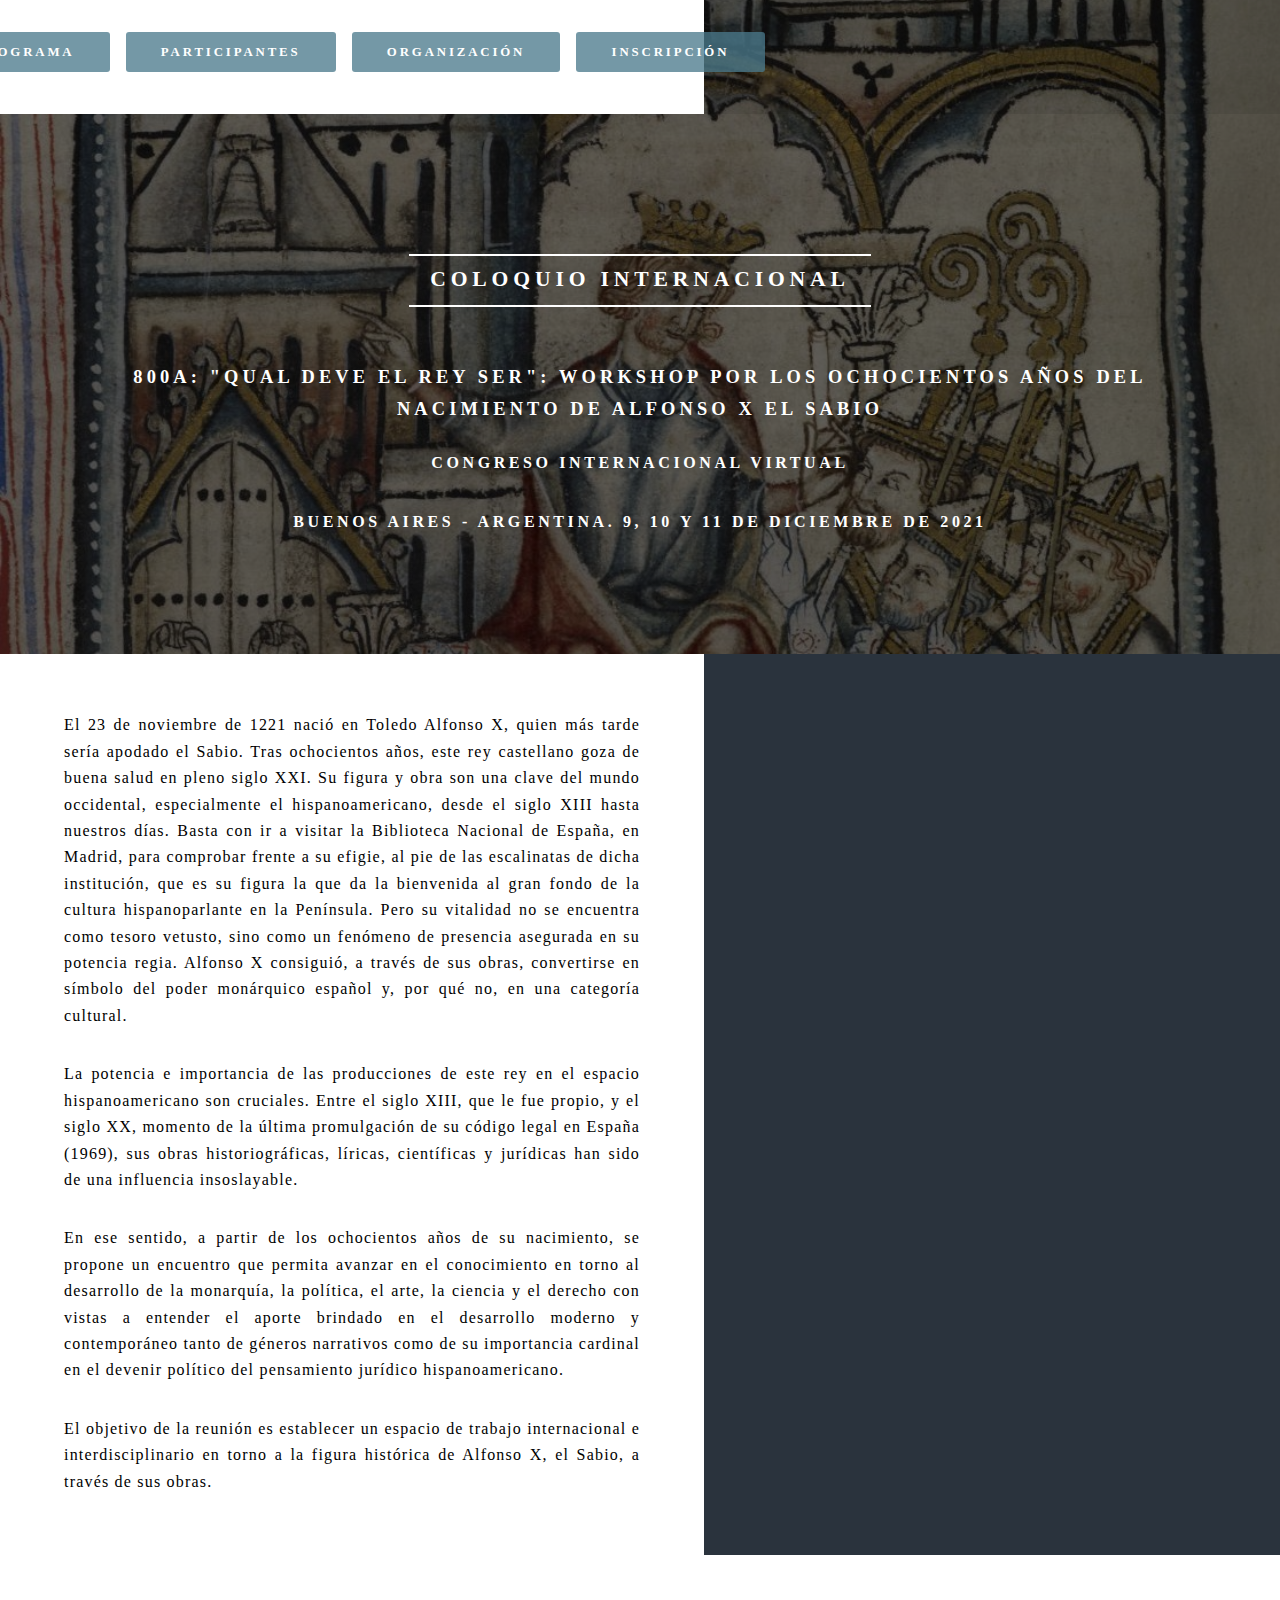
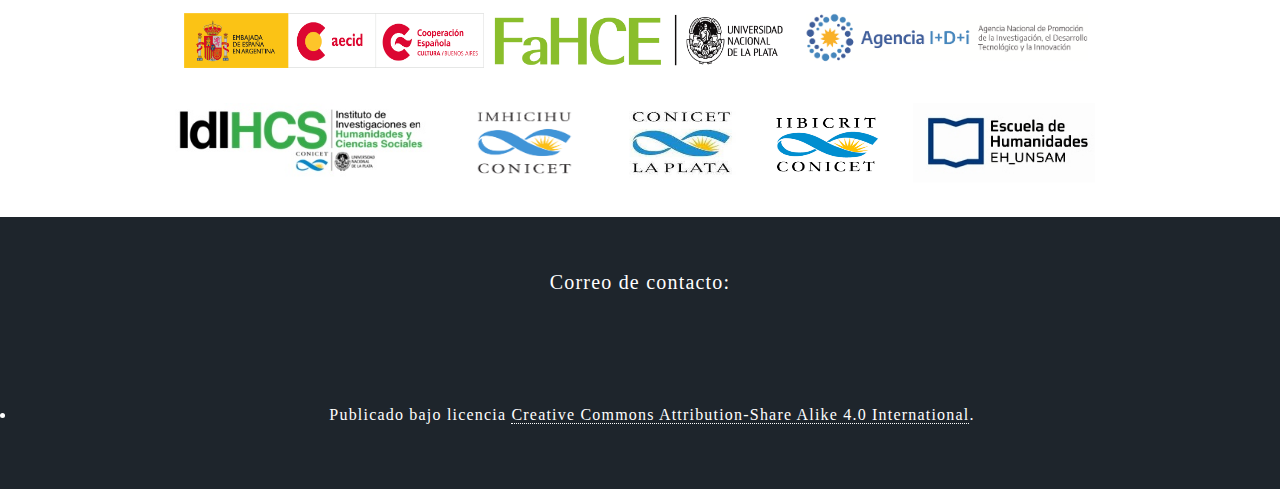
==== commit 7b91bf07: "Updates" ====
--- a/index.html
+++ b/index.html
@@ -2,4 +2,4 @@
 /*!
  * Font Awesome Free 5.9.0 by @fontawesome - https://fontawesome.com
  * License - https://fontawesome.com/license/free (Icons: CC BY 4.0, Fonts: SIL OFL 1.1, Code: MIT License)
- */.fa,.fab,.fal,.far,.fas{-moz-osx-font-smoothing:grayscale;-webkit-font-smoothing:antialiased;display:inline-block;font-style:normal;font-variant:normal;text-rendering:auto;line-height:1}.fa-lg{font-size:1.33333em;line-height:.75em;vertical-align:-.0667em}.fa-xs{font-size:.75em}.fa-sm{font-size:.875em}.fa-1x{font-size:1em}.fa-2x{font-size:2em}.fa-3x{font-size:3em}.fa-4x{font-size:4em}.fa-5x{font-size:5em}.fa-6x{font-size:6em}.fa-7x{font-size:7em}.fa-8x{font-size:8em}.fa-9x{font-size:9em}.fa-10x{font-size:10em}.fa-fw{text-align:center;width:1.25em}.fa-ul{list-style-type:none;margin-left:2.5em;padding-left:0}.fa-ul>li{position:relative}.fa-li{left:-2em;position:absolute;text-align:center;width:2em;line-height:inherit}.fa-border{border:.08em solid #eee;border-radius:.1em;padding:.2em .25em .15em}.fa-pull-left{float:left}.fa-pull-right{float:right}.fa.fa-pull-left,.fab.fa-pull-left,.fal.fa-pull-left,.far.fa-pull-left,.fas.fa-pull-left{margin-right:.3em}.fa.fa-pull-right,.fab.fa-pull-right,.fal.fa-pull-right,.far.fa-pull-right,.fas.fa-pull-right{margin-left:.3em}.fa-spin{-webkit-animation:fa-spin 2s linear infinite;animation:fa-spin 2s linear infinite}.fa-pulse{-webkit-animation:fa-spin 1s steps(8) infinite;animation:fa-spin 1s steps(8) infinite}@-webkit-keyframes fa-spin{0%{-webkit-transform:rotate(0deg);transform:rotate(0deg)}to{-webkit-transform:rotate(1turn);transform:rotate(1turn)}}@keyframes fa-spin{0%{-webkit-transform:rotate(0deg);transform:rotate(0deg)}to{-webkit-transform:rotate(1turn);transform:rotate(1turn)}}.fa-rotate-90{-ms-filter:"progid:DXImageTransform.Microsoft.BasicImage(rotation=1)";-webkit-transform:rotate(90deg);transform:rotate(90deg)}.fa-rotate-180{-ms-filter:"progid:DXImageTransform.Microsoft.BasicImage(rotation=2)";-webkit-transform:rotate(180deg);transform:rotate(180deg)}.fa-rotate-270{-ms-filter:"progid:DXImageTransform.Microsoft.BasicImage(rotation=3)";-webkit-transform:rotate(270deg);transform:rotate(270deg)}.fa-flip-horizontal{-ms-filter:"progid:DXImageTransform.Microsoft.BasicImage(rotation=0, mirror=1)";-webkit-transform:scaleX(-1);transform:scaleX(-1)}.fa-flip-vertical{-webkit-transform:scaleY(-1);transform:scaleY(-1)}.fa-flip-both,.fa-flip-horizontal.fa-flip-vertical,.fa-flip-vertical{-ms-filter:"progid:DXImageTransform.Microsoft.BasicImage(rotation=2, mirror=1)"}.fa-flip-both,.fa-flip-horizontal.fa-flip-vertical{-webkit-transform:scale(-1);transform:scale(-1)}:root .fa-flip-both,:root .fa-flip-horizontal,:root .fa-flip-vertical,:root .fa-rotate-90,:root .fa-rotate-180,:root .fa-rotate-270{-webkit-filter:none;filter:none}.fa-stack{display:inline-block;height:2em;line-height:2em;position:relative;vertical-align:middle;width:2.5em}.fa-stack-1x,.fa-stack-2x{left:0;position:absolute;text-align:center;width:100%}.fa-stack-1x{line-height:inherit}.fa-stack-2x{font-size:2em}.fa-inverse{color:#fff}.fa-500px:before{content:"\F26E"}.fa-accessible-icon:before{content:"\F368"}.fa-accusoft:before{content:"\F369"}.fa-acquisitions-incorporated:before{content:"\F6AF"}.fa-ad:before{content:"\F641"}.fa-address-book:before{content:"\F2B9"}.fa-address-card:before{content:"\F2BB"}.fa-adjust:before{content:"\F042"}.fa-adn:before{content:"\F170"}.fa-adobe:before{content:"\F778"}.fa-adversal:before{content:"\F36A"}.fa-affiliatetheme:before{content:"\F36B"}.fa-air-freshener:before{content:"\F5D0"}.fa-airbnb:before{content:"\F834"}.fa-algolia:before{content:"\F36C"}.fa-align-center:before{content:"\F037"}.fa-align-justify:before{content:"\F039"}.fa-align-left:before{content:"\F036"}.fa-align-right:before{content:"\F038"}.fa-alipay:before{content:"\F642"}.fa-allergies:before{content:"\F461"}.fa-amazon:before{content:"\F270"}.fa-amazon-pay:before{content:"\F42C"}.fa-ambulance:before{content:"\F0F9"}.fa-american-sign-language-interpreting:before{content:"\F2A3"}.fa-amilia:before{content:"\F36D"}.fa-anchor:before{content:"\F13D"}.fa-android:before{content:"\F17B"}.fa-angellist:before{content:"\F209"}.fa-angle-double-down:before{content:"\F103"}.fa-angle-double-left:before{content:"\F100"}.fa-angle-double-right:before{content:"\F101"}.fa-angle-double-up:before{content:"\F102"}.fa-angle-down:before{content:"\F107"}.fa-angle-left:before{content:"\F104"}.fa-angle-right:before{content:"\F105"}.fa-angle-up:before{content:"\F106"}.fa-angry:before{content:"\F556"}.fa-angrycreative:before{content:"\F36E"}.fa-angular:before{content:"\F420"}.fa-ankh:before{content:"\F644"}.fa-app-store:before{content:"\F36F"}.fa-app-store-ios:before{content:"\F370"}.fa-apper:before{content:"\F371"}.fa-apple:before{content:"\F179"}.fa-apple-alt:before{content:"\F5D1"}.fa-apple-pay:before{content:"\F415"}.fa-archive:before{content:"\F187"}.fa-archway:before{content:"\F557"}.fa-arrow-alt-circle-down:before{content:"\F358"}.fa-arrow-alt-circle-left:before{content:"\F359"}.fa-arrow-alt-circle-right:before{content:"\F35A"}.fa-arrow-alt-circle-up:before{content:"\F35B"}.fa-arrow-circle-down:before{content:"\F0AB"}.fa-arrow-circle-left:before{content:"\F0A8"}.fa-arrow-circle-right:before{content:"\F0A9"}.fa-arrow-circle-up:before{content:"\F0AA"}.fa-arrow-down:before{content:"\F063"}.fa-arrow-left:before{content:"\F060"}.fa-arrow-right:before{content:"\F061"}.fa-arrow-up:before{content:"\F062"}.fa-arrows-alt:before{content:"\F0B2"}.fa-arrows-alt-h:before{content:"\F337"}.fa-arrows-alt-v:before{content:"\F338"}.fa-artstation:before{content:"\F77A"}.fa-assistive-listening-systems:before{content:"\F2A2"}.fa-asterisk:before{content:"\F069"}.fa-asymmetrik:before{content:"\F372"}.fa-at:before{content:"\F1FA"}.fa-atlas:before{content:"\F558"}.fa-atlassian:before{content:"\F77B"}.fa-atom:before{content:"\F5D2"}.fa-audible:before{content:"\F373"}.fa-audio-description:before{content:"\F29E"}.fa-autoprefixer:before{content:"\F41C"}.fa-avianex:before{content:"\F374"}.fa-aviato:before{content:"\F421"}.fa-award:before{content:"\F559"}.fa-aws:before{content:"\F375"}.fa-baby:before{content:"\F77C"}.fa-baby-carriage:before{content:"\F77D"}.fa-backspace:before{content:"\F55A"}.fa-backward:before{content:"\F04A"}.fa-bacon:before{content:"\F7E5"}.fa-balance-scale:before{content:"\F24E"}.fa-balance-scale-left:before{content:"\F515"}.fa-balance-scale-right:before{content:"\F516"}.fa-ban:before{content:"\F05E"}.fa-band-aid:before{content:"\F462"}.fa-bandcamp:before{content:"\F2D5"}.fa-barcode:before{content:"\F02A"}.fa-bars:before{content:"\F0C9"}.fa-baseball-ball:before{content:"\F433"}.fa-basketball-ball:before{content:"\F434"}.fa-bath:before{content:"\F2CD"}.fa-battery-empty:before{content:"\F244"}.fa-battery-full:before{content:"\F240"}.fa-battery-half:before{content:"\F242"}.fa-battery-quarter:before{content:"\F243"}.fa-battery-three-quarters:before{content:"\F241"}.fa-battle-net:before{content:"\F835"}.fa-bed:before{content:"\F236"}.fa-beer:before{content:"\F0FC"}.fa-behance:before{content:"\F1B4"}.fa-behance-square:before{content:"\F1B5"}.fa-bell:before{content:"\F0F3"}.fa-bell-slash:before{content:"\F1F6"}.fa-bezier-curve:before{content:"\F55B"}.fa-bible:before{content:"\F647"}.fa-bicycle:before{content:"\F206"}.fa-biking:before{content:"\F84A"}.fa-bimobject:before{content:"\F378"}.fa-binoculars:before{content:"\F1E5"}.fa-biohazard:before{content:"\F780"}.fa-birthday-cake:before{content:"\F1FD"}.fa-bitbucket:before{content:"\F171"}.fa-bitcoin:before{content:"\F379"}.fa-bity:before{content:"\F37A"}.fa-black-tie:before{content:"\F27E"}.fa-blackberry:before{content:"\F37B"}.fa-blender:before{content:"\F517"}.fa-blender-phone:before{content:"\F6B6"}.fa-blind:before{content:"\F29D"}.fa-blog:before{content:"\F781"}.fa-blogger:before{content:"\F37C"}.fa-blogger-b:before{content:"\F37D"}.fa-bluetooth:before{content:"\F293"}.fa-bluetooth-b:before{content:"\F294"}.fa-bold:before{content:"\F032"}.fa-bolt:before{content:"\F0E7"}.fa-bomb:before{content:"\F1E2"}.fa-bone:before{content:"\F5D7"}.fa-bong:before{content:"\F55C"}.fa-book:before{content:"\F02D"}.fa-book-dead:before{content:"\F6B7"}.fa-book-medical:before{content:"\F7E6"}.fa-book-open:before{content:"\F518"}.fa-book-reader:before{content:"\F5DA"}.fa-bookmark:before{content:"\F02E"}.fa-bootstrap:before{content:"\F836"}.fa-border-all:before{content:"\F84C"}.fa-border-none:before{content:"\F850"}.fa-border-style:before{content:"\F853"}.fa-bowling-ball:before{content:"\F436"}.fa-box:before{content:"\F466"}.fa-box-open:before{content:"\F49E"}.fa-boxes:before{content:"\F468"}.fa-braille:before{content:"\F2A1"}.fa-brain:before{content:"\F5DC"}.fa-bread-slice:before{content:"\F7EC"}.fa-briefcase:before{content:"\F0B1"}.fa-briefcase-medical:before{content:"\F469"}.fa-broadcast-tower:before{content:"\F519"}.fa-broom:before{content:"\F51A"}.fa-brush:before{content:"\F55D"}.fa-btc:before{content:"\F15A"}.fa-buffer:before{content:"\F837"}.fa-bug:before{content:"\F188"}.fa-building:before{content:"\F1AD"}.fa-bullhorn:before{content:"\F0A1"}.fa-bullseye:before{content:"\F140"}.fa-burn:before{content:"\F46A"}.fa-buromobelexperte:before{content:"\F37F"}.fa-bus:before{content:"\F207"}.fa-bus-alt:before{content:"\F55E"}.fa-business-time:before{content:"\F64A"}.fa-buysellads:before{content:"\F20D"}.fa-calculator:before{content:"\F1EC"}.fa-calendar:before{content:"\F133"}.fa-calendar-alt:before{content:"\F073"}.fa-calendar-check:before{content:"\F274"}.fa-calendar-day:before{content:"\F783"}.fa-calendar-minus:before{content:"\F272"}.fa-calendar-plus:before{content:"\F271"}.fa-calendar-times:before{content:"\F273"}.fa-calendar-week:before{content:"\F784"}.fa-camera:before{content:"\F030"}.fa-camera-retro:before{content:"\F083"}.fa-campground:before{content:"\F6BB"}.fa-canadian-maple-leaf:before{content:"\F785"}.fa-candy-cane:before{content:"\F786"}.fa-cannabis:before{content:"\F55F"}.fa-capsules:before{content:"\F46B"}.fa-car:before{content:"\F1B9"}.fa-car-alt:before{content:"\F5DE"}.fa-car-battery:before{content:"\F5DF"}.fa-car-crash:before{content:"\F5E1"}.fa-car-side:before{content:"\F5E4"}.fa-caret-down:before{content:"\F0D7"}.fa-caret-left:before{content:"\F0D9"}.fa-caret-right:before{content:"\F0DA"}.fa-caret-square-down:before{content:"\F150"}.fa-caret-square-left:before{content:"\F191"}.fa-caret-square-right:before{content:"\F152"}.fa-caret-square-up:before{content:"\F151"}.fa-caret-up:before{content:"\F0D8"}.fa-carrot:before{content:"\F787"}.fa-cart-arrow-down:before{content:"\F218"}.fa-cart-plus:before{content:"\F217"}.fa-cash-register:before{content:"\F788"}.fa-cat:before{content:"\F6BE"}.fa-cc-amazon-pay:before{content:"\F42D"}.fa-cc-amex:before{content:"\F1F3"}.fa-cc-apple-pay:before{content:"\F416"}.fa-cc-diners-club:before{content:"\F24C"}.fa-cc-discover:before{content:"\F1F2"}.fa-cc-jcb:before{content:"\F24B"}.fa-cc-mastercard:before{content:"\F1F1"}.fa-cc-paypal:before{content:"\F1F4"}.fa-cc-stripe:before{content:"\F1F5"}.fa-cc-visa:before{content:"\F1F0"}.fa-centercode:before{content:"\F380"}.fa-centos:before{content:"\F789"}.fa-certificate:before{content:"\F0A3"}.fa-chair:before{content:"\F6C0"}.fa-chalkboard:before{content:"\F51B"}.fa-chalkboard-teacher:before{content:"\F51C"}.fa-charging-station:before{content:"\F5E7"}.fa-chart-area:before{content:"\F1FE"}.fa-chart-bar:before{content:"\F080"}.fa-chart-line:before{content:"\F201"}.fa-chart-pie:before{content:"\F200"}.fa-check:before{content:"\F00C"}.fa-check-circle:before{content:"\F058"}.fa-check-double:before{content:"\F560"}.fa-check-square:before{content:"\F14A"}.fa-cheese:before{content:"\F7EF"}.fa-chess:before{content:"\F439"}.fa-chess-bishop:before{content:"\F43A"}.fa-chess-board:before{content:"\F43C"}.fa-chess-king:before{content:"\F43F"}.fa-chess-knight:before{content:"\F441"}.fa-chess-pawn:before{content:"\F443"}.fa-chess-queen:before{content:"\F445"}.fa-chess-rook:before{content:"\F447"}.fa-chevron-circle-down:before{content:"\F13A"}.fa-chevron-circle-left:before{content:"\F137"}.fa-chevron-circle-right:before{content:"\F138"}.fa-chevron-circle-up:before{content:"\F139"}.fa-chevron-down:before{content:"\F078"}.fa-chevron-left:before{content:"\F053"}.fa-chevron-right:before{content:"\F054"}.fa-chevron-up:before{content:"\F077"}.fa-child:before{content:"\F1AE"}.fa-chrome:before{content:"\F268"}.fa-chromecast:before{content:"\F838"}.fa-church:before{content:"\F51D"}.fa-circle:before{content:"\F111"}.fa-circle-notch:before{content:"\F1CE"}.fa-city:before{content:"\F64F"}.fa-clinic-medical:before{content:"\F7F2"}.fa-clipboard:before{content:"\F328"}.fa-clipboard-check:before{content:"\F46C"}.fa-clipboard-list:before{content:"\F46D"}.fa-clock:before{content:"\F017"}.fa-clone:before{content:"\F24D"}.fa-closed-captioning:before{content:"\F20A"}.fa-cloud:before{content:"\F0C2"}.fa-cloud-download-alt:before{content:"\F381"}.fa-cloud-meatball:before{content:"\F73B"}.fa-cloud-moon:before{content:"\F6C3"}.fa-cloud-moon-rain:before{content:"\F73C"}.fa-cloud-rain:before{content:"\F73D"}.fa-cloud-showers-heavy:before{content:"\F740"}.fa-cloud-sun:before{content:"\F6C4"}.fa-cloud-sun-rain:before{content:"\F743"}.fa-cloud-upload-alt:before{content:"\F382"}.fa-cloudscale:before{content:"\F383"}.fa-cloudsmith:before{content:"\F384"}.fa-cloudversify:before{content:"\F385"}.fa-cocktail:before{content:"\F561"}.fa-code:before{content:"\F121"}.fa-code-branch:before{content:"\F126"}.fa-codepen:before{content:"\F1CB"}.fa-codiepie:before{content:"\F284"}.fa-coffee:before{content:"\F0F4"}.fa-cog:before{content:"\F013"}.fa-cogs:before{content:"\F085"}.fa-coins:before{content:"\F51E"}.fa-columns:before{content:"\F0DB"}.fa-comment:before{content:"\F075"}.fa-comment-alt:before{content:"\F27A"}.fa-comment-dollar:before{content:"\F651"}.fa-comment-dots:before{content:"\F4AD"}.fa-comment-medical:before{content:"\F7F5"}.fa-comment-slash:before{content:"\F4B3"}.fa-comments:before{content:"\F086"}.fa-comments-dollar:before{content:"\F653"}.fa-compact-disc:before{content:"\F51F"}.fa-compass:before{content:"\F14E"}.fa-compress:before{content:"\F066"}.fa-compress-arrows-alt:before{content:"\F78C"}.fa-concierge-bell:before{content:"\F562"}.fa-confluence:before{content:"\F78D"}.fa-connectdevelop:before{content:"\F20E"}.fa-contao:before{content:"\F26D"}.fa-cookie:before{content:"\F563"}.fa-cookie-bite:before{content:"\F564"}.fa-copy:before{content:"\F0C5"}.fa-copyright:before{content:"\F1F9"}.fa-couch:before{content:"\F4B8"}.fa-cpanel:before{content:"\F388"}.fa-creative-commons:before{content:"\F25E"}.fa-creative-commons-by:before{content:"\F4E7"}.fa-creative-commons-nc:before{content:"\F4E8"}.fa-creative-commons-nc-eu:before{content:"\F4E9"}.fa-creative-commons-nc-jp:before{content:"\F4EA"}.fa-creative-commons-nd:before{content:"\F4EB"}.fa-creative-commons-pd:before{content:"\F4EC"}.fa-creative-commons-pd-alt:before{content:"\F4ED"}.fa-creative-commons-remix:before{content:"\F4EE"}.fa-creative-commons-sa:before{content:"\F4EF"}.fa-creative-commons-sampling:before{content:"\F4F0"}.fa-creative-commons-sampling-plus:before{content:"\F4F1"}.fa-creative-commons-share:before{content:"\F4F2"}.fa-creative-commons-zero:before{content:"\F4F3"}.fa-credit-card:before{content:"\F09D"}.fa-critical-role:before{content:"\F6C9"}.fa-crop:before{content:"\F125"}.fa-crop-alt:before{content:"\F565"}.fa-cross:before{content:"\F654"}.fa-crosshairs:before{content:"\F05B"}.fa-crow:before{content:"\F520"}.fa-crown:before{content:"\F521"}.fa-crutch:before{content:"\F7F7"}.fa-css3:before{content:"\F13C"}.fa-css3-alt:before{content:"\F38B"}.fa-cube:before{content:"\F1B2"}.fa-cubes:before{content:"\F1B3"}.fa-cut:before{content:"\F0C4"}.fa-cuttlefish:before{content:"\F38C"}.fa-d-and-d:before{content:"\F38D"}.fa-d-and-d-beyond:before{content:"\F6CA"}.fa-dashcube:before{content:"\F210"}.fa-database:before{content:"\F1C0"}.fa-deaf:before{content:"\F2A4"}.fa-delicious:before{content:"\F1A5"}.fa-democrat:before{content:"\F747"}.fa-deploydog:before{content:"\F38E"}.fa-deskpro:before{content:"\F38F"}.fa-desktop:before{content:"\F108"}.fa-dev:before{content:"\F6CC"}.fa-deviantart:before{content:"\F1BD"}.fa-dharmachakra:before{content:"\F655"}.fa-dhl:before{content:"\F790"}.fa-diagnoses:before{content:"\F470"}.fa-diaspora:before{content:"\F791"}.fa-dice:before{content:"\F522"}.fa-dice-d20:before{content:"\F6CF"}.fa-dice-d6:before{content:"\F6D1"}.fa-dice-five:before{content:"\F523"}.fa-dice-four:before{content:"\F524"}.fa-dice-one:before{content:"\F525"}.fa-dice-six:before{content:"\F526"}.fa-dice-three:before{content:"\F527"}.fa-dice-two:before{content:"\F528"}.fa-digg:before{content:"\F1A6"}.fa-digital-ocean:before{content:"\F391"}.fa-digital-tachograph:before{content:"\F566"}.fa-directions:before{content:"\F5EB"}.fa-discord:before{content:"\F392"}.fa-discourse:before{content:"\F393"}.fa-divide:before{content:"\F529"}.fa-dizzy:before{content:"\F567"}.fa-dna:before{content:"\F471"}.fa-dochub:before{content:"\F394"}.fa-docker:before{content:"\F395"}.fa-dog:before{content:"\F6D3"}.fa-dollar-sign:before{content:"\F155"}.fa-dolly:before{content:"\F472"}.fa-dolly-flatbed:before{content:"\F474"}.fa-donate:before{content:"\F4B9"}.fa-door-closed:before{content:"\F52A"}.fa-door-open:before{content:"\F52B"}.fa-dot-circle:before{content:"\F192"}.fa-dove:before{content:"\F4BA"}.fa-download:before{content:"\F019"}.fa-draft2digital:before{content:"\F396"}.fa-drafting-compass:before{content:"\F568"}.fa-dragon:before{content:"\F6D5"}.fa-draw-polygon:before{content:"\F5EE"}.fa-dribbble:before{content:"\F17D"}.fa-dribbble-square:before{content:"\F397"}.fa-dropbox:before{content:"\F16B"}.fa-drum:before{content:"\F569"}.fa-drum-steelpan:before{content:"\F56A"}.fa-drumstick-bite:before{content:"\F6D7"}.fa-drupal:before{content:"\F1A9"}.fa-dumbbell:before{content:"\F44B"}.fa-dumpster:before{content:"\F793"}.fa-dumpster-fire:before{content:"\F794"}.fa-dungeon:before{content:"\F6D9"}.fa-dyalog:before{content:"\F399"}.fa-earlybirds:before{content:"\F39A"}.fa-ebay:before{content:"\F4F4"}.fa-edge:before{content:"\F282"}.fa-edit:before{content:"\F044"}.fa-egg:before{content:"\F7FB"}.fa-eject:before{content:"\F052"}.fa-elementor:before{content:"\F430"}.fa-ellipsis-h:before{content:"\F141"}.fa-ellipsis-v:before{content:"\F142"}.fa-ello:before{content:"\F5F1"}.fa-ember:before{content:"\F423"}.fa-empire:before{content:"\F1D1"}.fa-envelope:before{content:"\F0E0"}.fa-envelope-open:before{content:"\F2B6"}.fa-envelope-open-text:before{content:"\F658"}.fa-envelope-square:before{content:"\F199"}.fa-envira:before{content:"\F299"}.fa-equals:before{content:"\F52C"}.fa-eraser:before{content:"\F12D"}.fa-erlang:before{content:"\F39D"}.fa-ethereum:before{content:"\F42E"}.fa-ethernet:before{content:"\F796"}.fa-etsy:before{content:"\F2D7"}.fa-euro-sign:before{content:"\F153"}.fa-evernote:before{content:"\F839"}.fa-exchange-alt:before{content:"\F362"}.fa-exclamation:before{content:"\F12A"}.fa-exclamation-circle:before{content:"\F06A"}.fa-exclamation-triangle:before{content:"\F071"}.fa-expand:before{content:"\F065"}.fa-expand-arrows-alt:before{content:"\F31E"}.fa-expeditedssl:before{content:"\F23E"}.fa-external-link-alt:before{content:"\F35D"}.fa-external-link-square-alt:before{content:"\F360"}.fa-eye:before{content:"\F06E"}.fa-eye-dropper:before{content:"\F1FB"}.fa-eye-slash:before{content:"\F070"}.fa-facebook:before{content:"\F09A"}.fa-facebook-f:before{content:"\F39E"}.fa-facebook-messenger:before{content:"\F39F"}.fa-facebook-square:before{content:"\F082"}.fa-fan:before{content:"\F863"}.fa-fantasy-flight-games:before{content:"\F6DC"}.fa-fast-backward:before{content:"\F049"}.fa-fast-forward:before{content:"\F050"}.fa-fax:before{content:"\F1AC"}.fa-feather:before{content:"\F52D"}.fa-feather-alt:before{content:"\F56B"}.fa-fedex:before{content:"\F797"}.fa-fedora:before{content:"\F798"}.fa-female:before{content:"\F182"}.fa-fighter-jet:before{content:"\F0FB"}.fa-figma:before{content:"\F799"}.fa-file:before{content:"\F15B"}.fa-file-alt:before{content:"\F15C"}.fa-file-archive:before{content:"\F1C6"}.fa-file-audio:before{content:"\F1C7"}.fa-file-code:before{content:"\F1C9"}.fa-file-contract:before{content:"\F56C"}.fa-file-csv:before{content:"\F6DD"}.fa-file-download:before{content:"\F56D"}.fa-file-excel:before{content:"\F1C3"}.fa-file-export:before{content:"\F56E"}.fa-file-image:before{content:"\F1C5"}.fa-file-import:before{content:"\F56F"}.fa-file-invoice:before{content:"\F570"}.fa-file-invoice-dollar:before{content:"\F571"}.fa-file-medical:before{content:"\F477"}.fa-file-medical-alt:before{content:"\F478"}.fa-file-pdf:before{content:"\F1C1"}.fa-file-powerpoint:before{content:"\F1C4"}.fa-file-prescription:before{content:"\F572"}.fa-file-signature:before{content:"\F573"}.fa-file-upload:before{content:"\F574"}.fa-file-video:before{content:"\F1C8"}.fa-file-word:before{content:"\F1C2"}.fa-fill:before{content:"\F575"}.fa-fill-drip:before{content:"\F576"}.fa-film:before{content:"\F008"}.fa-filter:before{content:"\F0B0"}.fa-fingerprint:before{content:"\F577"}.fa-fire:before{content:"\F06D"}.fa-fire-alt:before{content:"\F7E4"}.fa-fire-extinguisher:before{content:"\F134"}.fa-firefox:before{content:"\F269"}.fa-first-aid:before{content:"\F479"}.fa-first-order:before{content:"\F2B0"}.fa-first-order-alt:before{content:"\F50A"}.fa-firstdraft:before{content:"\F3A1"}.fa-fish:before{content:"\F578"}.fa-fist-raised:before{content:"\F6DE"}.fa-flag:before{content:"\F024"}.fa-flag-checkered:before{content:"\F11E"}.fa-flag-usa:before{content:"\F74D"}.fa-flask:before{content:"\F0C3"}.fa-flickr:before{content:"\F16E"}.fa-flipboard:before{content:"\F44D"}.fa-flushed:before{content:"\F579"}.fa-fly:before{content:"\F417"}.fa-folder:before{content:"\F07B"}.fa-folder-minus:before{content:"\F65D"}.fa-folder-open:before{content:"\F07C"}.fa-folder-plus:before{content:"\F65E"}.fa-font:before{content:"\F031"}.fa-font-awesome:before{content:"\F2B4"}.fa-font-awesome-alt:before{content:"\F35C"}.fa-font-awesome-flag:before{content:"\F425"}.fa-font-awesome-logo-full:before{content:"\F4E6"}.fa-fonticons:before{content:"\F280"}.fa-fonticons-fi:before{content:"\F3A2"}.fa-football-ball:before{content:"\F44E"}.fa-fort-awesome:before{content:"\F286"}.fa-fort-awesome-alt:before{content:"\F3A3"}.fa-forumbee:before{content:"\F211"}.fa-forward:before{content:"\F04E"}.fa-foursquare:before{content:"\F180"}.fa-free-code-camp:before{content:"\F2C5"}.fa-freebsd:before{content:"\F3A4"}.fa-frog:before{content:"\F52E"}.fa-frown:before{content:"\F119"}.fa-frown-open:before{content:"\F57A"}.fa-fulcrum:before{content:"\F50B"}.fa-funnel-dollar:before{content:"\F662"}.fa-futbol:before{content:"\F1E3"}.fa-galactic-republic:before{content:"\F50C"}.fa-galactic-senate:before{content:"\F50D"}.fa-gamepad:before{content:"\F11B"}.fa-gas-pump:before{content:"\F52F"}.fa-gavel:before{content:"\F0E3"}.fa-gem:before{content:"\F3A5"}.fa-genderless:before{content:"\F22D"}.fa-get-pocket:before{content:"\F265"}.fa-gg:before{content:"\F260"}.fa-gg-circle:before{content:"\F261"}.fa-ghost:before{content:"\F6E2"}.fa-gift:before{content:"\F06B"}.fa-gifts:before{content:"\F79C"}.fa-git:before{content:"\F1D3"}.fa-git-alt:before{content:"\F841"}.fa-git-square:before{content:"\F1D2"}.fa-github:before{content:"\F09B"}.fa-github-alt:before{content:"\F113"}.fa-github-square:before{content:"\F092"}.fa-gitkraken:before{content:"\F3A6"}.fa-gitlab:before{content:"\F296"}.fa-gitter:before{content:"\F426"}.fa-glass-cheers:before{content:"\F79F"}.fa-glass-martini:before{content:"\F000"}.fa-glass-martini-alt:before{content:"\F57B"}.fa-glass-whiskey:before{content:"\F7A0"}.fa-glasses:before{content:"\F530"}.fa-glide:before{content:"\F2A5"}.fa-glide-g:before{content:"\F2A6"}.fa-globe:before{content:"\F0AC"}.fa-globe-africa:before{content:"\F57C"}.fa-globe-americas:before{content:"\F57D"}.fa-globe-asia:before{content:"\F57E"}.fa-globe-europe:before{content:"\F7A2"}.fa-gofore:before{content:"\F3A7"}.fa-golf-ball:before{content:"\F450"}.fa-goodreads:before{content:"\F3A8"}.fa-goodreads-g:before{content:"\F3A9"}.fa-google:before{content:"\F1A0"}.fa-google-drive:before{content:"\F3AA"}.fa-google-play:before{content:"\F3AB"}.fa-google-plus:before{content:"\F2B3"}.fa-google-plus-g:before{content:"\F0D5"}.fa-google-plus-square:before{content:"\F0D4"}.fa-google-wallet:before{content:"\F1EE"}.fa-gopuram:before{content:"\F664"}.fa-graduation-cap:before{content:"\F19D"}.fa-gratipay:before{content:"\F184"}.fa-grav:before{content:"\F2D6"}.fa-greater-than:before{content:"\F531"}.fa-greater-than-equal:before{content:"\F532"}.fa-grimace:before{content:"\F57F"}.fa-grin:before{content:"\F580"}.fa-grin-alt:before{content:"\F581"}.fa-grin-beam:before{content:"\F582"}.fa-grin-beam-sweat:before{content:"\F583"}.fa-grin-hearts:before{content:"\F584"}.fa-grin-squint:before{content:"\F585"}.fa-grin-squint-tears:before{content:"\F586"}.fa-grin-stars:before{content:"\F587"}.fa-grin-tears:before{content:"\F588"}.fa-grin-tongue:before{content:"\F589"}.fa-grin-tongue-squint:before{content:"\F58A"}.fa-grin-tongue-wink:before{content:"\F58B"}.fa-grin-wink:before{content:"\F58C"}.fa-grip-horizontal:before{content:"\F58D"}.fa-grip-lines:before{content:"\F7A4"}.fa-grip-lines-vertical:before{content:"\F7A5"}.fa-grip-vertical:before{content:"\F58E"}.fa-gripfire:before{content:"\F3AC"}.fa-grunt:before{content:"\F3AD"}.fa-guitar:before{content:"\F7A6"}.fa-gulp:before{content:"\F3AE"}.fa-h-square:before{content:"\F0FD"}.fa-hacker-news:before{content:"\F1D4"}.fa-hacker-news-square:before{content:"\F3AF"}.fa-hackerrank:before{content:"\F5F7"}.fa-hamburger:before{content:"\F805"}.fa-hammer:before{content:"\F6E3"}.fa-hamsa:before{content:"\F665"}.fa-hand-holding:before{content:"\F4BD"}.fa-hand-holding-heart:before{content:"\F4BE"}.fa-hand-holding-usd:before{content:"\F4C0"}.fa-hand-lizard:before{content:"\F258"}.fa-hand-middle-finger:before{content:"\F806"}.fa-hand-paper:before{content:"\F256"}.fa-hand-peace:before{content:"\F25B"}.fa-hand-point-down:before{content:"\F0A7"}.fa-hand-point-left:before{content:"\F0A5"}.fa-hand-point-right:before{content:"\F0A4"}.fa-hand-point-up:before{content:"\F0A6"}.fa-hand-pointer:before{content:"\F25A"}.fa-hand-rock:before{content:"\F255"}.fa-hand-scissors:before{content:"\F257"}.fa-hand-spock:before{content:"\F259"}.fa-hands:before{content:"\F4C2"}.fa-hands-helping:before{content:"\F4C4"}.fa-handshake:before{content:"\F2B5"}.fa-hanukiah:before{content:"\F6E6"}.fa-hard-hat:before{content:"\F807"}.fa-hashtag:before{content:"\F292"}.fa-hat-wizard:before{content:"\F6E8"}.fa-haykal:before{content:"\F666"}.fa-hdd:before{content:"\F0A0"}.fa-heading:before{content:"\F1DC"}.fa-headphones:before{content:"\F025"}.fa-headphones-alt:before{content:"\F58F"}.fa-headset:before{content:"\F590"}.fa-heart:before{content:"\F004"}.fa-heart-broken:before{content:"\F7A9"}.fa-heartbeat:before{content:"\F21E"}.fa-helicopter:before{content:"\F533"}.fa-highlighter:before{content:"\F591"}.fa-hiking:before{content:"\F6EC"}.fa-hippo:before{content:"\F6ED"}.fa-hips:before{content:"\F452"}.fa-hire-a-helper:before{content:"\F3B0"}.fa-history:before{content:"\F1DA"}.fa-hockey-puck:before{content:"\F453"}.fa-holly-berry:before{content:"\F7AA"}.fa-home:before{content:"\F015"}.fa-hooli:before{content:"\F427"}.fa-hornbill:before{content:"\F592"}.fa-horse:before{content:"\F6F0"}.fa-horse-head:before{content:"\F7AB"}.fa-hospital:before{content:"\F0F8"}.fa-hospital-alt:before{content:"\F47D"}.fa-hospital-symbol:before{content:"\F47E"}.fa-hot-tub:before{content:"\F593"}.fa-hotdog:before{content:"\F80F"}.fa-hotel:before{content:"\F594"}.fa-hotjar:before{content:"\F3B1"}.fa-hourglass:before{content:"\F254"}.fa-hourglass-end:before{content:"\F253"}.fa-hourglass-half:before{content:"\F252"}.fa-hourglass-start:before{content:"\F251"}.fa-house-damage:before{content:"\F6F1"}.fa-houzz:before{content:"\F27C"}.fa-hryvnia:before{content:"\F6F2"}.fa-html5:before{content:"\F13B"}.fa-hubspot:before{content:"\F3B2"}.fa-i-cursor:before{content:"\F246"}.fa-ice-cream:before{content:"\F810"}.fa-icicles:before{content:"\F7AD"}.fa-icons:before{content:"\F86D"}.fa-id-badge:before{content:"\F2C1"}.fa-id-card:before{content:"\F2C2"}.fa-id-card-alt:before{content:"\F47F"}.fa-igloo:before{content:"\F7AE"}.fa-image:before{content:"\F03E"}.fa-images:before{content:"\F302"}.fa-imdb:before{content:"\F2D8"}.fa-inbox:before{content:"\F01C"}.fa-indent:before{content:"\F03C"}.fa-industry:before{content:"\F275"}.fa-infinity:before{content:"\F534"}.fa-info:before{content:"\F129"}.fa-info-circle:before{content:"\F05A"}.fa-instagram:before{content:"\F16D"}.fa-intercom:before{content:"\F7AF"}.fa-internet-explorer:before{content:"\F26B"}.fa-invision:before{content:"\F7B0"}.fa-ioxhost:before{content:"\F208"}.fa-italic:before{content:"\F033"}.fa-itch-io:before{content:"\F83A"}.fa-itunes:before{content:"\F3B4"}.fa-itunes-note:before{content:"\F3B5"}.fa-java:before{content:"\F4E4"}.fa-jedi:before{content:"\F669"}.fa-jedi-order:before{content:"\F50E"}.fa-jenkins:before{content:"\F3B6"}.fa-jira:before{content:"\F7B1"}.fa-joget:before{content:"\F3B7"}.fa-joint:before{content:"\F595"}.fa-joomla:before{content:"\F1AA"}.fa-journal-whills:before{content:"\F66A"}.fa-js:before{content:"\F3B8"}.fa-js-square:before{content:"\F3B9"}.fa-jsfiddle:before{content:"\F1CC"}.fa-kaaba:before{content:"\F66B"}.fa-kaggle:before{content:"\F5FA"}.fa-key:before{content:"\F084"}.fa-keybase:before{content:"\F4F5"}.fa-keyboard:before{content:"\F11C"}.fa-keycdn:before{content:"\F3BA"}.fa-khanda:before{content:"\F66D"}.fa-kickstarter:before{content:"\F3BB"}.fa-kickstarter-k:before{content:"\F3BC"}.fa-kiss:before{content:"\F596"}.fa-kiss-beam:before{content:"\F597"}.fa-kiss-wink-heart:before{content:"\F598"}.fa-kiwi-bird:before{content:"\F535"}.fa-korvue:before{content:"\F42F"}.fa-landmark:before{content:"\F66F"}.fa-language:before{content:"\F1AB"}.fa-laptop:before{content:"\F109"}.fa-laptop-code:before{content:"\F5FC"}.fa-laptop-medical:before{content:"\F812"}.fa-laravel:before{content:"\F3BD"}.fa-lastfm:before{content:"\F202"}.fa-lastfm-square:before{content:"\F203"}.fa-laugh:before{content:"\F599"}.fa-laugh-beam:before{content:"\F59A"}.fa-laugh-squint:before{content:"\F59B"}.fa-laugh-wink:before{content:"\F59C"}.fa-layer-group:before{content:"\F5FD"}.fa-leaf:before{content:"\F06C"}.fa-leanpub:before{content:"\F212"}.fa-lemon:before{content:"\F094"}.fa-less:before{content:"\F41D"}.fa-less-than:before{content:"\F536"}.fa-less-than-equal:before{content:"\F537"}.fa-level-down-alt:before{content:"\F3BE"}.fa-level-up-alt:before{content:"\F3BF"}.fa-life-ring:before{content:"\F1CD"}.fa-lightbulb:before{content:"\F0EB"}.fa-line:before{content:"\F3C0"}.fa-link:before{content:"\F0C1"}.fa-linkedin:before{content:"\F08C"}.fa-linkedin-in:before{content:"\F0E1"}.fa-linode:before{content:"\F2B8"}.fa-linux:before{content:"\F17C"}.fa-lira-sign:before{content:"\F195"}.fa-list:before{content:"\F03A"}.fa-list-alt:before{content:"\F022"}.fa-list-ol:before{content:"\F0CB"}.fa-list-ul:before{content:"\F0CA"}.fa-location-arrow:before{content:"\F124"}.fa-lock:before{content:"\F023"}.fa-lock-open:before{content:"\F3C1"}.fa-long-arrow-alt-down:before{content:"\F309"}.fa-long-arrow-alt-left:before{content:"\F30A"}.fa-long-arrow-alt-right:before{content:"\F30B"}.fa-long-arrow-alt-up:before{content:"\F30C"}.fa-low-vision:before{content:"\F2A8"}.fa-luggage-cart:before{content:"\F59D"}.fa-lyft:before{content:"\F3C3"}.fa-magento:before{content:"\F3C4"}.fa-magic:before{content:"\F0D0"}.fa-magnet:before{content:"\F076"}.fa-mail-bulk:before{content:"\F674"}.fa-mailchimp:before{content:"\F59E"}.fa-male:before{content:"\F183"}.fa-mandalorian:before{content:"\F50F"}.fa-map:before{content:"\F279"}.fa-map-marked:before{content:"\F59F"}.fa-map-marked-alt:before{content:"\F5A0"}.fa-map-marker:before{content:"\F041"}.fa-map-marker-alt:before{content:"\F3C5"}.fa-map-pin:before{content:"\F276"}.fa-map-signs:before{content:"\F277"}.fa-markdown:before{content:"\F60F"}.fa-marker:before{content:"\F5A1"}.fa-mars:before{content:"\F222"}.fa-mars-double:before{content:"\F227"}.fa-mars-stroke:before{content:"\F229"}.fa-mars-stroke-h:before{content:"\F22B"}.fa-mars-stroke-v:before{content:"\F22A"}.fa-mask:before{content:"\F6FA"}.fa-mastodon:before{content:"\F4F6"}.fa-maxcdn:before{content:"\F136"}.fa-medal:before{content:"\F5A2"}.fa-medapps:before{content:"\F3C6"}.fa-medium:before{content:"\F23A"}.fa-medium-m:before{content:"\F3C7"}.fa-medkit:before{content:"\F0FA"}.fa-medrt:before{content:"\F3C8"}.fa-meetup:before{content:"\F2E0"}.fa-megaport:before{content:"\F5A3"}.fa-meh:before{content:"\F11A"}.fa-meh-blank:before{content:"\F5A4"}.fa-meh-rolling-eyes:before{content:"\F5A5"}.fa-memory:before{content:"\F538"}.fa-mendeley:before{content:"\F7B3"}.fa-menorah:before{content:"\F676"}.fa-mercury:before{content:"\F223"}.fa-meteor:before{content:"\F753"}.fa-microchip:before{content:"\F2DB"}.fa-microphone:before{content:"\F130"}.fa-microphone-alt:before{content:"\F3C9"}.fa-microphone-alt-slash:before{content:"\F539"}.fa-microphone-slash:before{content:"\F131"}.fa-microscope:before{content:"\F610"}.fa-microsoft:before{content:"\F3CA"}.fa-minus:before{content:"\F068"}.fa-minus-circle:before{content:"\F056"}.fa-minus-square:before{content:"\F146"}.fa-mitten:before{content:"\F7B5"}.fa-mix:before{content:"\F3CB"}.fa-mixcloud:before{content:"\F289"}.fa-mizuni:before{content:"\F3CC"}.fa-mobile:before{content:"\F10B"}.fa-mobile-alt:before{content:"\F3CD"}.fa-modx:before{content:"\F285"}.fa-monero:before{content:"\F3D0"}.fa-money-bill:before{content:"\F0D6"}.fa-money-bill-alt:before{content:"\F3D1"}.fa-money-bill-wave:before{content:"\F53A"}.fa-money-bill-wave-alt:before{content:"\F53B"}.fa-money-check:before{content:"\F53C"}.fa-money-check-alt:before{content:"\F53D"}.fa-monument:before{content:"\F5A6"}.fa-moon:before{content:"\F186"}.fa-mortar-pestle:before{content:"\F5A7"}.fa-mosque:before{content:"\F678"}.fa-motorcycle:before{content:"\F21C"}.fa-mountain:before{content:"\F6FC"}.fa-mouse-pointer:before{content:"\F245"}.fa-mug-hot:before{content:"\F7B6"}.fa-music:before{content:"\F001"}.fa-napster:before{content:"\F3D2"}.fa-neos:before{content:"\F612"}.fa-network-wired:before{content:"\F6FF"}.fa-neuter:before{content:"\F22C"}.fa-newspaper:before{content:"\F1EA"}.fa-nimblr:before{content:"\F5A8"}.fa-node:before{content:"\F419"}.fa-node-js:before{content:"\F3D3"}.fa-not-equal:before{content:"\F53E"}.fa-notes-medical:before{content:"\F481"}.fa-npm:before{content:"\F3D4"}.fa-ns8:before{content:"\F3D5"}.fa-nutritionix:before{content:"\F3D6"}.fa-object-group:before{content:"\F247"}.fa-object-ungroup:before{content:"\F248"}.fa-odnoklassniki:before{content:"\F263"}.fa-odnoklassniki-square:before{content:"\F264"}.fa-oil-can:before{content:"\F613"}.fa-old-republic:before{content:"\F510"}.fa-om:before{content:"\F679"}.fa-opencart:before{content:"\F23D"}.fa-openid:before{content:"\F19B"}.fa-opera:before{content:"\F26A"}.fa-optin-monster:before{content:"\F23C"}.fa-osi:before{content:"\F41A"}.fa-otter:before{content:"\F700"}.fa-outdent:before{content:"\F03B"}.fa-page4:before{content:"\F3D7"}.fa-pagelines:before{content:"\F18C"}.fa-pager:before{content:"\F815"}.fa-paint-brush:before{content:"\F1FC"}.fa-paint-roller:before{content:"\F5AA"}.fa-palette:before{content:"\F53F"}.fa-palfed:before{content:"\F3D8"}.fa-pallet:before{content:"\F482"}.fa-paper-plane:before{content:"\F1D8"}.fa-paperclip:before{content:"\F0C6"}.fa-parachute-box:before{content:"\F4CD"}.fa-paragraph:before{content:"\F1DD"}.fa-parking:before{content:"\F540"}.fa-passport:before{content:"\F5AB"}.fa-pastafarianism:before{content:"\F67B"}.fa-paste:before{content:"\F0EA"}.fa-patreon:before{content:"\F3D9"}.fa-pause:before{content:"\F04C"}.fa-pause-circle:before{content:"\F28B"}.fa-paw:before{content:"\F1B0"}.fa-paypal:before{content:"\F1ED"}.fa-peace:before{content:"\F67C"}.fa-pen:before{content:"\F304"}.fa-pen-alt:before{content:"\F305"}.fa-pen-fancy:before{content:"\F5AC"}.fa-pen-nib:before{content:"\F5AD"}.fa-pen-square:before{content:"\F14B"}.fa-pencil-alt:before{content:"\F303"}.fa-pencil-ruler:before{content:"\F5AE"}.fa-penny-arcade:before{content:"\F704"}.fa-people-carry:before{content:"\F4CE"}.fa-pepper-hot:before{content:"\F816"}.fa-percent:before{content:"\F295"}.fa-percentage:before{content:"\F541"}.fa-periscope:before{content:"\F3DA"}.fa-person-booth:before{content:"\F756"}.fa-phabricator:before{content:"\F3DB"}.fa-phoenix-framework:before{content:"\F3DC"}.fa-phoenix-squadron:before{content:"\F511"}.fa-phone:before{content:"\F095"}.fa-phone-alt:before{content:"\F879"}.fa-phone-slash:before{content:"\F3DD"}.fa-phone-square:before{content:"\F098"}.fa-phone-square-alt:before{content:"\F87B"}.fa-phone-volume:before{content:"\F2A0"}.fa-photo-video:before{content:"\F87C"}.fa-php:before{content:"\F457"}.fa-pied-piper:before{content:"\F2AE"}.fa-pied-piper-alt:before{content:"\F1A8"}.fa-pied-piper-hat:before{content:"\F4E5"}.fa-pied-piper-pp:before{content:"\F1A7"}.fa-piggy-bank:before{content:"\F4D3"}.fa-pills:before{content:"\F484"}.fa-pinterest:before{content:"\F0D2"}.fa-pinterest-p:before{content:"\F231"}.fa-pinterest-square:before{content:"\F0D3"}.fa-pizza-slice:before{content:"\F818"}.fa-place-of-worship:before{content:"\F67F"}.fa-plane:before{content:"\F072"}.fa-plane-arrival:before{content:"\F5AF"}.fa-plane-departure:before{content:"\F5B0"}.fa-play:before{content:"\F04B"}.fa-play-circle:before{content:"\F144"}.fa-playstation:before{content:"\F3DF"}.fa-plug:before{content:"\F1E6"}.fa-plus:before{content:"\F067"}.fa-plus-circle:before{content:"\F055"}.fa-plus-square:before{content:"\F0FE"}.fa-podcast:before{content:"\F2CE"}.fa-poll:before{content:"\F681"}.fa-poll-h:before{content:"\F682"}.fa-poo:before{content:"\F2FE"}.fa-poo-storm:before{content:"\F75A"}.fa-poop:before{content:"\F619"}.fa-portrait:before{content:"\F3E0"}.fa-pound-sign:before{content:"\F154"}.fa-power-off:before{content:"\F011"}.fa-pray:before{content:"\F683"}.fa-praying-hands:before{content:"\F684"}.fa-prescription:before{content:"\F5B1"}.fa-prescription-bottle:before{content:"\F485"}.fa-prescription-bottle-alt:before{content:"\F486"}.fa-print:before{content:"\F02F"}.fa-procedures:before{content:"\F487"}.fa-product-hunt:before{content:"\F288"}.fa-project-diagram:before{content:"\F542"}.fa-pushed:before{content:"\F3E1"}.fa-puzzle-piece:before{content:"\F12E"}.fa-python:before{content:"\F3E2"}.fa-qq:before{content:"\F1D6"}.fa-qrcode:before{content:"\F029"}.fa-question:before{content:"\F128"}.fa-question-circle:before{content:"\F059"}.fa-quidditch:before{content:"\F458"}.fa-quinscape:before{content:"\F459"}.fa-quora:before{content:"\F2C4"}.fa-quote-left:before{content:"\F10D"}.fa-quote-right:before{content:"\F10E"}.fa-quran:before{content:"\F687"}.fa-r-project:before{content:"\F4F7"}.fa-radiation:before{content:"\F7B9"}.fa-radiation-alt:before{content:"\F7BA"}.fa-rainbow:before{content:"\F75B"}.fa-random:before{content:"\F074"}.fa-raspberry-pi:before{content:"\F7BB"}.fa-ravelry:before{content:"\F2D9"}.fa-react:before{content:"\F41B"}.fa-reacteurope:before{content:"\F75D"}.fa-readme:before{content:"\F4D5"}.fa-rebel:before{content:"\F1D0"}.fa-receipt:before{content:"\F543"}.fa-recycle:before{content:"\F1B8"}.fa-red-river:before{content:"\F3E3"}.fa-reddit:before{content:"\F1A1"}.fa-reddit-alien:before{content:"\F281"}.fa-reddit-square:before{content:"\F1A2"}.fa-redhat:before{content:"\F7BC"}.fa-redo:before{content:"\F01E"}.fa-redo-alt:before{content:"\F2F9"}.fa-registered:before{content:"\F25D"}.fa-remove-format:before{content:"\F87D"}.fa-renren:before{content:"\F18B"}.fa-reply:before{content:"\F3E5"}.fa-reply-all:before{content:"\F122"}.fa-replyd:before{content:"\F3E6"}.fa-republican:before{content:"\F75E"}.fa-researchgate:before{content:"\F4F8"}.fa-resolving:before{content:"\F3E7"}.fa-restroom:before{content:"\F7BD"}.fa-retweet:before{content:"\F079"}.fa-rev:before{content:"\F5B2"}.fa-ribbon:before{content:"\F4D6"}.fa-ring:before{content:"\F70B"}.fa-road:before{content:"\F018"}.fa-robot:before{content:"\F544"}.fa-rocket:before{content:"\F135"}.fa-rocketchat:before{content:"\F3E8"}.fa-rockrms:before{content:"\F3E9"}.fa-route:before{content:"\F4D7"}.fa-rss:before{content:"\F09E"}.fa-rss-square:before{content:"\F143"}.fa-ruble-sign:before{content:"\F158"}.fa-ruler:before{content:"\F545"}.fa-ruler-combined:before{content:"\F546"}.fa-ruler-horizontal:before{content:"\F547"}.fa-ruler-vertical:before{content:"\F548"}.fa-running:before{content:"\F70C"}.fa-rupee-sign:before{content:"\F156"}.fa-sad-cry:before{content:"\F5B3"}.fa-sad-tear:before{content:"\F5B4"}.fa-safari:before{content:"\F267"}.fa-salesforce:before{content:"\F83B"}.fa-sass:before{content:"\F41E"}.fa-satellite:before{content:"\F7BF"}.fa-satellite-dish:before{content:"\F7C0"}.fa-save:before{content:"\F0C7"}.fa-schlix:before{content:"\F3EA"}.fa-school:before{content:"\F549"}.fa-screwdriver:before{content:"\F54A"}.fa-scribd:before{content:"\F28A"}.fa-scroll:before{content:"\F70E"}.fa-sd-card:before{content:"\F7C2"}.fa-search:before{content:"\F002"}.fa-search-dollar:before{content:"\F688"}.fa-search-location:before{content:"\F689"}.fa-search-minus:before{content:"\F010"}.fa-search-plus:before{content:"\F00E"}.fa-searchengin:before{content:"\F3EB"}.fa-seedling:before{content:"\F4D8"}.fa-sellcast:before{content:"\F2DA"}.fa-sellsy:before{content:"\F213"}.fa-server:before{content:"\F233"}.fa-servicestack:before{content:"\F3EC"}.fa-shapes:before{content:"\F61F"}.fa-share:before{content:"\F064"}.fa-share-alt:before{content:"\F1E0"}.fa-share-alt-square:before{content:"\F1E1"}.fa-share-square:before{content:"\F14D"}.fa-shekel-sign:before{content:"\F20B"}.fa-shield-alt:before{content:"\F3ED"}.fa-ship:before{content:"\F21A"}.fa-shipping-fast:before{content:"\F48B"}.fa-shirtsinbulk:before{content:"\F214"}.fa-shoe-prints:before{content:"\F54B"}.fa-shopping-bag:before{content:"\F290"}.fa-shopping-basket:before{content:"\F291"}.fa-shopping-cart:before{content:"\F07A"}.fa-shopware:before{content:"\F5B5"}.fa-shower:before{content:"\F2CC"}.fa-shuttle-van:before{content:"\F5B6"}.fa-sign:before{content:"\F4D9"}.fa-sign-in-alt:before{content:"\F2F6"}.fa-sign-language:before{content:"\F2A7"}.fa-sign-out-alt:before{content:"\F2F5"}.fa-signal:before{content:"\F012"}.fa-signature:before{content:"\F5B7"}.fa-sim-card:before{content:"\F7C4"}.fa-simplybuilt:before{content:"\F215"}.fa-sistrix:before{content:"\F3EE"}.fa-sitemap:before{content:"\F0E8"}.fa-sith:before{content:"\F512"}.fa-skating:before{content:"\F7C5"}.fa-sketch:before{content:"\F7C6"}.fa-skiing:before{content:"\F7C9"}.fa-skiing-nordic:before{content:"\F7CA"}.fa-skull:before{content:"\F54C"}.fa-skull-crossbones:before{content:"\F714"}.fa-skyatlas:before{content:"\F216"}.fa-skype:before{content:"\F17E"}.fa-slack:before{content:"\F198"}.fa-slack-hash:before{content:"\F3EF"}.fa-slash:before{content:"\F715"}.fa-sleigh:before{content:"\F7CC"}.fa-sliders-h:before{content:"\F1DE"}.fa-slideshare:before{content:"\F1E7"}.fa-smile:before{content:"\F118"}.fa-smile-beam:before{content:"\F5B8"}.fa-smile-wink:before{content:"\F4DA"}.fa-smog:before{content:"\F75F"}.fa-smoking:before{content:"\F48D"}.fa-smoking-ban:before{content:"\F54D"}.fa-sms:before{content:"\F7CD"}.fa-snapchat:before{content:"\F2AB"}.fa-snapchat-ghost:before{content:"\F2AC"}.fa-snapchat-square:before{content:"\F2AD"}.fa-snowboarding:before{content:"\F7CE"}.fa-snowflake:before{content:"\F2DC"}.fa-snowman:before{content:"\F7D0"}.fa-snowplow:before{content:"\F7D2"}.fa-socks:before{content:"\F696"}.fa-solar-panel:before{content:"\F5BA"}.fa-sort:before{content:"\F0DC"}.fa-sort-alpha-down:before{content:"\F15D"}.fa-sort-alpha-down-alt:before{content:"\F881"}.fa-sort-alpha-up:before{content:"\F15E"}.fa-sort-alpha-up-alt:before{content:"\F882"}.fa-sort-amount-down:before{content:"\F160"}.fa-sort-amount-down-alt:before{content:"\F884"}.fa-sort-amount-up:before{content:"\F161"}.fa-sort-amount-up-alt:before{content:"\F885"}.fa-sort-down:before{content:"\F0DD"}.fa-sort-numeric-down:before{content:"\F162"}.fa-sort-numeric-down-alt:before{content:"\F886"}.fa-sort-numeric-up:before{content:"\F163"}.fa-sort-numeric-up-alt:before{content:"\F887"}.fa-sort-up:before{content:"\F0DE"}.fa-soundcloud:before{content:"\F1BE"}.fa-sourcetree:before{content:"\F7D3"}.fa-spa:before{content:"\F5BB"}.fa-space-shuttle:before{content:"\F197"}.fa-speakap:before{content:"\F3F3"}.fa-speaker-deck:before{content:"\F83C"}.fa-spell-check:before{content:"\F891"}.fa-spider:before{content:"\F717"}.fa-spinner:before{content:"\F110"}.fa-splotch:before{content:"\F5BC"}.fa-spotify:before{content:"\F1BC"}.fa-spray-can:before{content:"\F5BD"}.fa-square:before{content:"\F0C8"}.fa-square-full:before{content:"\F45C"}.fa-square-root-alt:before{content:"\F698"}.fa-squarespace:before{content:"\F5BE"}.fa-stack-exchange:before{content:"\F18D"}.fa-stack-overflow:before{content:"\F16C"}.fa-stackpath:before{content:"\F842"}.fa-stamp:before{content:"\F5BF"}.fa-star:before{content:"\F005"}.fa-star-and-crescent:before{content:"\F699"}.fa-star-half:before{content:"\F089"}.fa-star-half-alt:before{content:"\F5C0"}.fa-star-of-david:before{content:"\F69A"}.fa-star-of-life:before{content:"\F621"}.fa-staylinked:before{content:"\F3F5"}.fa-steam:before{content:"\F1B6"}.fa-steam-square:before{content:"\F1B7"}.fa-steam-symbol:before{content:"\F3F6"}.fa-step-backward:before{content:"\F048"}.fa-step-forward:before{content:"\F051"}.fa-stethoscope:before{content:"\F0F1"}.fa-sticker-mule:before{content:"\F3F7"}.fa-sticky-note:before{content:"\F249"}.fa-stop:before{content:"\F04D"}.fa-stop-circle:before{content:"\F28D"}.fa-stopwatch:before{content:"\F2F2"}.fa-store:before{content:"\F54E"}.fa-store-alt:before{content:"\F54F"}.fa-strava:before{content:"\F428"}.fa-stream:before{content:"\F550"}.fa-street-view:before{content:"\F21D"}.fa-strikethrough:before{content:"\F0CC"}.fa-stripe:before{content:"\F429"}.fa-stripe-s:before{content:"\F42A"}.fa-stroopwafel:before{content:"\F551"}.fa-studiovinari:before{content:"\F3F8"}.fa-stumbleupon:before{content:"\F1A4"}.fa-stumbleupon-circle:before{content:"\F1A3"}.fa-subscript:before{content:"\F12C"}.fa-subway:before{content:"\F239"}.fa-suitcase:before{content:"\F0F2"}.fa-suitcase-rolling:before{content:"\F5C1"}.fa-sun:before{content:"\F185"}.fa-superpowers:before{content:"\F2DD"}.fa-superscript:before{content:"\F12B"}.fa-supple:before{content:"\F3F9"}.fa-surprise:before{content:"\F5C2"}.fa-suse:before{content:"\F7D6"}.fa-swatchbook:before{content:"\F5C3"}.fa-swimmer:before{content:"\F5C4"}.fa-swimming-pool:before{content:"\F5C5"}.fa-symfony:before{content:"\F83D"}.fa-synagogue:before{content:"\F69B"}.fa-sync:before{content:"\F021"}.fa-sync-alt:before{content:"\F2F1"}.fa-syringe:before{content:"\F48E"}.fa-table:before{content:"\F0CE"}.fa-table-tennis:before{content:"\F45D"}.fa-tablet:before{content:"\F10A"}.fa-tablet-alt:before{content:"\F3FA"}.fa-tablets:before{content:"\F490"}.fa-tachometer-alt:before{content:"\F3FD"}.fa-tag:before{content:"\F02B"}.fa-tags:before{content:"\F02C"}.fa-tape:before{content:"\F4DB"}.fa-tasks:before{content:"\F0AE"}.fa-taxi:before{content:"\F1BA"}.fa-teamspeak:before{content:"\F4F9"}.fa-teeth:before{content:"\F62E"}.fa-teeth-open:before{content:"\F62F"}.fa-telegram:before{content:"\F2C6"}.fa-telegram-plane:before{content:"\F3FE"}.fa-temperature-high:before{content:"\F769"}.fa-temperature-low:before{content:"\F76B"}.fa-tencent-weibo:before{content:"\F1D5"}.fa-tenge:before{content:"\F7D7"}.fa-terminal:before{content:"\F120"}.fa-text-height:before{content:"\F034"}.fa-text-width:before{content:"\F035"}.fa-th:before{content:"\F00A"}.fa-th-large:before{content:"\F009"}.fa-th-list:before{content:"\F00B"}.fa-the-red-yeti:before{content:"\F69D"}.fa-theater-masks:before{content:"\F630"}.fa-themeco:before{content:"\F5C6"}.fa-themeisle:before{content:"\F2B2"}.fa-thermometer:before{content:"\F491"}.fa-thermometer-empty:before{content:"\F2CB"}.fa-thermometer-full:before{content:"\F2C7"}.fa-thermometer-half:before{content:"\F2C9"}.fa-thermometer-quarter:before{content:"\F2CA"}.fa-thermometer-three-quarters:before{content:"\F2C8"}.fa-think-peaks:before{content:"\F731"}.fa-thumbs-down:before{content:"\F165"}.fa-thumbs-up:before{content:"\F164"}.fa-thumbtack:before{content:"\F08D"}.fa-ticket-alt:before{content:"\F3FF"}.fa-times:before{content:"\F00D"}.fa-times-circle:before{content:"\F057"}.fa-tint:before{content:"\F043"}.fa-tint-slash:before{content:"\F5C7"}.fa-tired:before{content:"\F5C8"}.fa-toggle-off:before{content:"\F204"}.fa-toggle-on:before{content:"\F205"}.fa-toilet:before{content:"\F7D8"}.fa-toilet-paper:before{content:"\F71E"}.fa-toolbox:before{content:"\F552"}.fa-tools:before{content:"\F7D9"}.fa-tooth:before{content:"\F5C9"}.fa-torah:before{content:"\F6A0"}.fa-torii-gate:before{content:"\F6A1"}.fa-tractor:before{content:"\F722"}.fa-trade-federation:before{content:"\F513"}.fa-trademark:before{content:"\F25C"}.fa-traffic-light:before{content:"\F637"}.fa-train:before{content:"\F238"}.fa-tram:before{content:"\F7DA"}.fa-transgender:before{content:"\F224"}.fa-transgender-alt:before{content:"\F225"}.fa-trash:before{content:"\F1F8"}.fa-trash-alt:before{content:"\F2ED"}.fa-trash-restore:before{content:"\F829"}.fa-trash-restore-alt:before{content:"\F82A"}.fa-tree:before{content:"\F1BB"}.fa-trello:before{content:"\F181"}.fa-tripadvisor:before{content:"\F262"}.fa-trophy:before{content:"\F091"}.fa-truck:before{content:"\F0D1"}.fa-truck-loading:before{content:"\F4DE"}.fa-truck-monster:before{content:"\F63B"}.fa-truck-moving:before{content:"\F4DF"}.fa-truck-pickup:before{content:"\F63C"}.fa-tshirt:before{content:"\F553"}.fa-tty:before{content:"\F1E4"}.fa-tumblr:before{content:"\F173"}.fa-tumblr-square:before{content:"\F174"}.fa-tv:before{content:"\F26C"}.fa-twitch:before{content:"\F1E8"}.fa-twitter:before{content:"\F099"}.fa-twitter-square:before{content:"\F081"}.fa-typo3:before{content:"\F42B"}.fa-uber:before{content:"\F402"}.fa-ubuntu:before{content:"\F7DF"}.fa-uikit:before{content:"\F403"}.fa-umbrella:before{content:"\F0E9"}.fa-umbrella-beach:before{content:"\F5CA"}.fa-underline:before{content:"\F0CD"}.fa-undo:before{content:"\F0E2"}.fa-undo-alt:before{content:"\F2EA"}.fa-uniregistry:before{content:"\F404"}.fa-universal-access:before{content:"\F29A"}.fa-university:before{content:"\F19C"}.fa-unlink:before{content:"\F127"}.fa-unlock:before{content:"\F09C"}.fa-unlock-alt:before{content:"\F13E"}.fa-untappd:before{content:"\F405"}.fa-upload:before{content:"\F093"}.fa-ups:before{content:"\F7E0"}.fa-usb:before{content:"\F287"}.fa-user:before{content:"\F007"}.fa-user-alt:before{content:"\F406"}.fa-user-alt-slash:before{content:"\F4FA"}.fa-user-astronaut:before{content:"\F4FB"}.fa-user-check:before{content:"\F4FC"}.fa-user-circle:before{content:"\F2BD"}.fa-user-clock:before{content:"\F4FD"}.fa-user-cog:before{content:"\F4FE"}.fa-user-edit:before{content:"\F4FF"}.fa-user-friends:before{content:"\F500"}.fa-user-graduate:before{content:"\F501"}.fa-user-injured:before{content:"\F728"}.fa-user-lock:before{content:"\F502"}.fa-user-md:before{content:"\F0F0"}.fa-user-minus:before{content:"\F503"}.fa-user-ninja:before{content:"\F504"}.fa-user-nurse:before{content:"\F82F"}.fa-user-plus:before{content:"\F234"}.fa-user-secret:before{content:"\F21B"}.fa-user-shield:before{content:"\F505"}.fa-user-slash:before{content:"\F506"}.fa-user-tag:before{content:"\F507"}.fa-user-tie:before{content:"\F508"}.fa-user-times:before{content:"\F235"}.fa-users:before{content:"\F0C0"}.fa-users-cog:before{content:"\F509"}.fa-usps:before{content:"\F7E1"}.fa-ussunnah:before{content:"\F407"}.fa-utensil-spoon:before{content:"\F2E5"}.fa-utensils:before{content:"\F2E7"}.fa-vaadin:before{content:"\F408"}.fa-vector-square:before{content:"\F5CB"}.fa-venus:before{content:"\F221"}.fa-venus-double:before{content:"\F226"}.fa-venus-mars:before{content:"\F228"}.fa-viacoin:before{content:"\F237"}.fa-viadeo:before{content:"\F2A9"}.fa-viadeo-square:before{content:"\F2AA"}.fa-vial:before{content:"\F492"}.fa-vials:before{content:"\F493"}.fa-viber:before{content:"\F409"}.fa-video:before{content:"\F03D"}.fa-video-slash:before{content:"\F4E2"}.fa-vihara:before{content:"\F6A7"}.fa-vimeo:before{content:"\F40A"}.fa-vimeo-square:before{content:"\F194"}.fa-vimeo-v:before{content:"\F27D"}.fa-vine:before{content:"\F1CA"}.fa-vk:before{content:"\F189"}.fa-vnv:before{content:"\F40B"}.fa-voicemail:before{content:"\F897"}.fa-volleyball-ball:before{content:"\F45F"}.fa-volume-down:before{content:"\F027"}.fa-volume-mute:before{content:"\F6A9"}.fa-volume-off:before{content:"\F026"}.fa-volume-up:before{content:"\F028"}.fa-vote-yea:before{content:"\F772"}.fa-vr-cardboard:before{content:"\F729"}.fa-vuejs:before{content:"\F41F"}.fa-walking:before{content:"\F554"}.fa-wallet:before{content:"\F555"}.fa-warehouse:before{content:"\F494"}.fa-water:before{content:"\F773"}.fa-wave-square:before{content:"\F83E"}.fa-waze:before{content:"\F83F"}.fa-weebly:before{content:"\F5CC"}.fa-weibo:before{content:"\F18A"}.fa-weight:before{content:"\F496"}.fa-weight-hanging:before{content:"\F5CD"}.fa-weixin:before{content:"\F1D7"}.fa-whatsapp:before{content:"\F232"}.fa-whatsapp-square:before{content:"\F40C"}.fa-wheelchair:before{content:"\F193"}.fa-whmcs:before{content:"\F40D"}.fa-wifi:before{content:"\F1EB"}.fa-wikipedia-w:before{content:"\F266"}.fa-wind:before{content:"\F72E"}.fa-window-close:before{content:"\F410"}.fa-window-maximize:before{content:"\F2D0"}.fa-window-minimize:before{content:"\F2D1"}.fa-window-restore:before{content:"\F2D2"}.fa-windows:before{content:"\F17A"}.fa-wine-bottle:before{content:"\F72F"}.fa-wine-glass:before{content:"\F4E3"}.fa-wine-glass-alt:before{content:"\F5CE"}.fa-wix:before{content:"\F5CF"}.fa-wizards-of-the-coast:before{content:"\F730"}.fa-wolf-pack-battalion:before{content:"\F514"}.fa-won-sign:before{content:"\F159"}.fa-wordpress:before{content:"\F19A"}.fa-wordpress-simple:before{content:"\F411"}.fa-wpbeginner:before{content:"\F297"}.fa-wpexplorer:before{content:"\F2DE"}.fa-wpforms:before{content:"\F298"}.fa-wpressr:before{content:"\F3E4"}.fa-wrench:before{content:"\F0AD"}.fa-x-ray:before{content:"\F497"}.fa-xbox:before{content:"\F412"}.fa-xing:before{content:"\F168"}.fa-xing-square:before{content:"\F169"}.fa-y-combinator:before{content:"\F23B"}.fa-yahoo:before{content:"\F19E"}.fa-yammer:before{content:"\F840"}.fa-yandex:before{content:"\F413"}.fa-yandex-international:before{content:"\F414"}.fa-yarn:before{content:"\F7E3"}.fa-yelp:before{content:"\F1E9"}.fa-yen-sign:before{content:"\F157"}.fa-yin-yang:before{content:"\F6AD"}.fa-yoast:before{content:"\F2B1"}.fa-youtube:before{content:"\F167"}.fa-youtube-square:before{content:"\F431"}.fa-zhihu:before{content:"\F63F"}.sr-only{border:0;clip:rect(0,0,0,0);height:1px;margin:-1px;overflow:hidden;padding:0;position:absolute;width:1px}.sr-only-focusable:active,.sr-only-focusable:focus{clip:auto;height:auto;margin:0;overflow:visible;position:static;width:auto}@font-face{font-family:Font Awesome\ 5 Brands;font-style:normal;font-weight:400;font-display:auto;src:url(/static/fa-brands-400-03783c5172ee1ad128c576bf88fac168.eot);src:url(/static/fa-brands-400-03783c5172ee1ad128c576bf88fac168.eot?#iefix) format("embedded-opentype"),url(/static/fa-brands-400-7559b3774a0625e8ca6c0160f8f6cfd8.woff2) format("woff2"),url(/static/fa-brands-400-fe9d62e0d16a333a20e63c3e7595f82e.woff) format("woff"),url(/static/fa-brands-400-ed2b8bf117160466ba6220a8f1da54a4.ttf) format("truetype"),url(/static/fa-brands-400-073c2f3ce60eaf69cc2767ef3d989078.svg#fontawesome) format("svg")}.fab{font-family:Font Awesome\ 5 Brands}@font-face{font-family:Font Awesome\ 5 Free;font-style:normal;font-weight:400;font-display:auto;src:url(/static/fa-regular-400-fc9c63c8224fb341fc933641cbdd12ef.eot);src:url(/static/fa-regular-400-fc9c63c8224fb341fc933641cbdd12ef.eot?#iefix) format("embedded-opentype"),url(/static/fa-regular-400-e07d9e40b26048d9abe2ef966cd6e263.woff2) format("woff2"),url(/static/fa-regular-400-e5770f9863963fb576942e25214a226d.woff) format("woff"),url(/static/fa-regular-400-59215032a4397507b80e5625dc323de3.ttf) format("truetype"),url(/static/fa-regular-400-8fdea4e89ac405d9f8db327adb331d8d.svg#fontawesome) format("svg")}.far{font-weight:400}@font-face{font-family:Font Awesome\ 5 Free;font-style:normal;font-weight:900;font-display:auto;src:url(/static/fa-solid-900-ef3df98419d143d9617fe163bf4edc0b.eot);src:url(/static/fa-solid-900-ef3df98419d143d9617fe163bf4edc0b.eot?#iefix) format("embedded-opentype"),url(/static/fa-solid-900-b5cf8ae26748570d8fb95a47f46b69e1.woff2) format("woff2"),url(/static/fa-solid-900-4bced7c4c0d61d4f988629bb8ae80b8b.woff) format("woff"),url(/static/fa-solid-900-acf50f59802f20d8b45220eaae532a1c.ttf) format("truetype"),url(/static/fa-solid-900-b557f56e367e59344ca95f9d1fb44352.svg#fontawesome) format("svg")}.fa,.far,.fas{font-family:Font Awesome\ 5 Free}.fa,.fas{font-weight:900}a,abbr,acronym,address,applet,article,aside,audio,b,big,blockquote,body,canvas,caption,center,cite,code,dd,del,details,dfn,div,dl,dt,em,embed,fieldset,figcaption,figure,footer,form,h1,h2,h3,h4,h5,h6,header,hgroup,html,i,iframe,img,ins,kbd,label,legend,li,mark,menu,nav,object,ol,output,p,pre,q,ruby,s,samp,section,small,span,strike,strong,sub,summary,sup,table,tbody,td,tfoot,th,thead,time,tr,tt,u,ul,var,video{margin:0;padding:0;border:0;font-size:100%;font:inherit;vertical-align:baseline}article,aside,details,figcaption,figure,footer,header,hgroup,menu,nav,section{display:block}body{line-height:1}ol,ul{list-style:none}blockquote,q{quotes:none}blockquote:after,blockquote:before,q:after,q:before{content:"";content:none}table{border-collapse:collapse;border-spacing:0}body{-webkit-text-size-adjust:none}mark{background-color:transparent;color:inherit}input::-moz-focus-inner{border:0;padding:0}input,select,textarea{-webkit-appearance:none;appearance:none}@-ms-viewport{width:device-width}html{box-sizing:border-box}*,:after,:before{box-sizing:inherit}.main-body,body{background:#2e3842}.main-body.is-preload *,.main-body.is-preload :after,.main-body.is-preload :before,body.is-preload *,body.is-preload :after,body.is-preload :before{-webkit-animation:none!important;animation:none!important;transition:none!important}body,input,select,textarea{color:#fff;font-family:Open Sans,Helvetica,sans-serif;font-size:15pt;font-weight:400;letter-spacing:.075em;line-height:1.65em}@media screen and (max-width:1680px){body,input,select,textarea{font-size:13pt}}@media screen and (max-width:1280px){body,input,select,textarea{font-size:12pt}}@media screen and (max-width:736px){body,input,select,textarea{font-size:11pt;letter-spacing:.0375em}}a{transition:color .2s ease,border-bottom-color .2s ease;border-bottom:1px dotted;color:inherit;text-decoration:none}a:hover{border-bottom-color:transparent}b,strong{color:#fff;font-weight:600}em,i{font-style:italic}p{margin:0 0 2em}h1,h2,h3,h4,h5,h6{color:#fff;font-weight:800;letter-spacing:.225em;line-height:1em;margin:0 0 1em;text-transform:uppercase}h1 a,h2 a,h3 a,h4 a,h5 a,h6 a{color:inherit;text-decoration:none}.titblank{color:rgba(66,66,255,.774)}h2{font-size:1.35em;line-height:1.75em}@media screen and (max-width:736px){h2{font-size:1.1em;line-height:1.65em}}h3{font-size:1.15em;line-height:1.75em}@media screen and (max-width:736px){h3{font-size:1em;line-height:1.65em}}h4{font-size:1em}h4,h5{line-height:1.5em}h5{font-size:.8em}h6{font-size:.7em;line-height:1.5em}sub{top:.5em}sub,sup{font-size:.8em;position:relative}sup{top:-.5em}hr{border:0;border-bottom:2px solid #fff;margin:3em 0}hr.major{margin:4.5em 0}blockquote{border-left:4px solid #fff;font-style:italic;margin:0 0 2em;padding:.5em 0 .5em 2em}code{background:hsla(0,0%,56.5%,.25);border-radius:3px;letter-spacing:0;margin:0 .25em;padding:.25em .65em}code,pre{font-family:Courier New,monospace;font-size:.9em}pre{-webkit-overflow-scrolling:touch;margin:0 0 2em}pre code{display:block;line-height:1.75em;padding:1em 1.5em;overflow-x:auto}.align-left{text-align:left}.align-center{text-align:center}.align-right{text-align:right}.row{display:flex;flex-wrap:wrap;align-items:stretch}.row,.row>*{box-sizing:border-box}.row.gtr-uniform>*>:last-child{margin-bottom:0}.row.aln-left{justify-content:flex-start}.row.aln-center{justify-content:center}.row.aln-right{justify-content:flex-end}.row.aln-top{align-items:flex-start}.row.aln-middle{align-items:center}.row.aln-bottom{align-items:flex-end}.row>.imp{order:-1}.row>.col-1{width:8.33333%}.row>.off-1{margin-left:8.33333%}.row>.col-2{width:16.66667%}.row>.off-2{margin-left:16.66667%}.row>.col-3{width:25%}.row>.off-3{margin-left:25%}.row>.col-4{width:33.33333%}.row>.off-4{margin-left:33.33333%}.row>.col-5{width:41.66667%}.row>.off-5{margin-left:41.66667%}.row>.col-6{width:50%}.row>.off-6{margin-left:50%}.row>.col-7{width:58.33333%}.row>.off-7{margin-left:58.33333%}.row>.col-8{width:66.66667%}.row>.off-8{margin-left:66.66667%}.row>.col-9{width:75%}.row>.off-9{margin-left:75%}.row>.col-10{width:83.33333%}.row>.off-10{margin-left:83.33333%}.row>.col-11{width:91.66667%}.row>.off-11{margin-left:91.66667%}.row>.col-12{width:100%}.row>.off-12{margin-left:100%}.row.gtr-0{margin-top:0;margin-left:0}.row.gtr-0>*{padding:0}.row.gtr-0.gtr-uniform{margin-top:0}.row.gtr-0.gtr-uniform>*{padding-top:0}.row.gtr-25{margin-top:0;margin-left:-.375em}.row.gtr-25>*{padding:0 0 0 .375em}.row.gtr-25.gtr-uniform{margin-top:-.375em}.row.gtr-25.gtr-uniform>*{padding-top:.375em}.row.gtr-50{margin-top:0;margin-left:-.75em}.row.gtr-50>*{padding:0 0 0 .75em}.row.gtr-50.gtr-uniform{margin-top:-.75em}.row.gtr-50.gtr-uniform>*{padding-top:.75em}.row{margin-top:0;margin-left:-1.5em}.row>*{padding:0 0 0 1.5em}.row.gtr-uniform{margin-top:-1.5em}.row.gtr-uniform>*{padding-top:1.5em}.row.gtr-150{margin-top:0;margin-left:-2.25em}.row.gtr-150>*{padding:0 0 0 2.25em}.row.gtr-150.gtr-uniform{margin-top:-2.25em}.row.gtr-150.gtr-uniform>*{padding-top:2.25em}.row.gtr-200{margin-top:0;margin-left:-3em}.row.gtr-200>*{padding:0 0 0 3em}.row.gtr-200.gtr-uniform{margin-top:-3em}.row.gtr-200.gtr-uniform>*{padding-top:3em}@media screen and (max-width:1680px){.row{display:flex;flex-wrap:wrap;align-items:stretch}.row,.row>*{box-sizing:border-box}.row.gtr-uniform>*>:last-child{margin-bottom:0}.row.aln-left{justify-content:flex-start}.row.aln-center{justify-content:center}.row.aln-right{justify-content:flex-end}.row.aln-top{align-items:flex-start}.row.aln-middle{align-items:center}.row.aln-bottom{align-items:flex-end}.row>.imp-xlarge{order:-1}.row>.col-1-xlarge{width:8.33333%}.row>.off-1-xlarge{margin-left:8.33333%}.row>.col-2-xlarge{width:16.66667%}.row>.off-2-xlarge{margin-left:16.66667%}.row>.col-3-xlarge{width:25%}.row>.off-3-xlarge{margin-left:25%}.row>.col-4-xlarge{width:33.33333%}.row>.off-4-xlarge{margin-left:33.33333%}.row>.col-5-xlarge{width:41.66667%}.row>.off-5-xlarge{margin-left:41.66667%}.row>.col-6-xlarge{width:50%}.row>.off-6-xlarge{margin-left:50%}.row>.col-7-xlarge{width:58.33333%}.row>.off-7-xlarge{margin-left:58.33333%}.row>.col-8-xlarge{width:66.66667%}.row>.off-8-xlarge{margin-left:66.66667%}.row>.col-9-xlarge{width:75%}.row>.off-9-xlarge{margin-left:75%}.row>.col-10-xlarge{width:83.33333%}.row>.off-10-xlarge{margin-left:83.33333%}.row>.col-11-xlarge{width:91.66667%}.row>.off-11-xlarge{margin-left:91.66667%}.row>.col-12-xlarge{width:100%}.row>.off-12-xlarge{margin-left:100%}.row.gtr-0{margin-top:0;margin-left:0}.row.gtr-0>*{padding:0}.row.gtr-0.gtr-uniform{margin-top:0}.row.gtr-0.gtr-uniform>*{padding-top:0}.row.gtr-25{margin-top:0;margin-left:-.375em}.row.gtr-25>*{padding:0 0 0 .375em}.row.gtr-25.gtr-uniform{margin-top:-.375em}.row.gtr-25.gtr-uniform>*{padding-top:.375em}.row.gtr-50{margin-top:0;margin-left:-.75em}.row.gtr-50>*{padding:0 0 0 .75em}.row.gtr-50.gtr-uniform{margin-top:-.75em}.row.gtr-50.gtr-uniform>*{padding-top:.75em}.row{margin-top:0;margin-left:-1.5em}.row>*{padding:0 0 0 1.5em}.row.gtr-uniform{margin-top:-1.5em}.row.gtr-uniform>*{padding-top:1.5em}.row.gtr-150{margin-top:0;margin-left:-2.25em}.row.gtr-150>*{padding:0 0 0 2.25em}.row.gtr-150.gtr-uniform{margin-top:-2.25em}.row.gtr-150.gtr-uniform>*{padding-top:2.25em}.row.gtr-200{margin-top:0;margin-left:-3em}.row.gtr-200>*{padding:0 0 0 3em}.row.gtr-200.gtr-uniform{margin-top:-3em}.row.gtr-200.gtr-uniform>*{padding-top:3em}}@media screen and (max-width:1280px){.row{display:flex;flex-wrap:wrap;align-items:stretch}.row,.row>*{box-sizing:border-box}.row.gtr-uniform>*>:last-child{margin-bottom:0}.row.aln-left{justify-content:flex-start}.row.aln-center{justify-content:center}.row.aln-right{justify-content:flex-end}.row.aln-top{align-items:flex-start}.row.aln-middle{align-items:center}.row.aln-bottom{align-items:flex-end}.row>.imp-large{order:-1}.row>.col-1-large{width:8.33333%}.row>.off-1-large{margin-left:8.33333%}.row>.col-2-large{width:16.66667%}.row>.off-2-large{margin-left:16.66667%}.row>.col-3-large{width:25%}.row>.off-3-large{margin-left:25%}.row>.col-4-large{width:33.33333%}.row>.off-4-large{margin-left:33.33333%}.row>.col-5-large{width:41.66667%}.row>.off-5-large{margin-left:41.66667%}.row>.col-6-large{width:50%}.row>.off-6-large{margin-left:50%}.row>.col-7-large{width:58.33333%}.row>.off-7-large{margin-left:58.33333%}.row>.col-8-large{width:66.66667%}.row>.off-8-large{margin-left:66.66667%}.row>.col-9-large{width:75%}.row>.off-9-large{margin-left:75%}.row>.col-10-large{width:83.33333%}.row>.off-10-large{margin-left:83.33333%}.row>.col-11-large{width:91.66667%}.row>.off-11-large{margin-left:91.66667%}.row>.col-12-large{width:100%}.row>.off-12-large{margin-left:100%}.row.gtr-0{margin-top:0;margin-left:0}.row.gtr-0>*{padding:0}.row.gtr-0.gtr-uniform{margin-top:0}.row.gtr-0.gtr-uniform>*{padding-top:0}.row.gtr-25{margin-top:0;margin-left:-.375em}.row.gtr-25>*{padding:0 0 0 .375em}.row.gtr-25.gtr-uniform{margin-top:-.375em}.row.gtr-25.gtr-uniform>*{padding-top:.375em}.row.gtr-50{margin-top:0;margin-left:-.75em}.row.gtr-50>*{padding:0 0 0 .75em}.row.gtr-50.gtr-uniform{margin-top:-.75em}.row.gtr-50.gtr-uniform>*{padding-top:.75em}.row{margin-top:0;margin-left:-1.5em}.row>*{padding:0 0 0 1.5em}.row.gtr-uniform{margin-top:-1.5em}.row.gtr-uniform>*{padding-top:1.5em}.row.gtr-150{margin-top:0;margin-left:-2.25em}.row.gtr-150>*{padding:0 0 0 2.25em}.row.gtr-150.gtr-uniform{margin-top:-2.25em}.row.gtr-150.gtr-uniform>*{padding-top:2.25em}.row.gtr-200{margin-top:0;margin-left:-3em}.row.gtr-200>*{padding:0 0 0 3em}.row.gtr-200.gtr-uniform{margin-top:-3em}.row.gtr-200.gtr-uniform>*{padding-top:3em}}@media screen and (max-width:980px){.row{display:flex;flex-wrap:wrap;align-items:stretch}.row,.row>*{box-sizing:border-box}.row.gtr-uniform>*>:last-child{margin-bottom:0}.row.aln-left{justify-content:flex-start}.row.aln-center{justify-content:center}.row.aln-right{justify-content:flex-end}.row.aln-top{align-items:flex-start}.row.aln-middle{align-items:center}.row.aln-bottom{align-items:flex-end}.row>.imp-medium{order:-1}.row>.col-1-medium{width:8.33333%}.row>.off-1-medium{margin-left:8.33333%}.row>.col-2-medium{width:16.66667%}.row>.off-2-medium{margin-left:16.66667%}.row>.col-3-medium{width:25%}.row>.off-3-medium{margin-left:25%}.row>.col-4-medium{width:33.33333%}.row>.off-4-medium{margin-left:33.33333%}.row>.col-5-medium{width:41.66667%}.row>.off-5-medium{margin-left:41.66667%}.row>.col-6-medium{width:50%}.row>.off-6-medium{margin-left:50%}.row>.col-7-medium{width:58.33333%}.row>.off-7-medium{margin-left:58.33333%}.row>.col-8-medium{width:66.66667%}.row>.off-8-medium{margin-left:66.66667%}.row>.col-9-medium{width:75%}.row>.off-9-medium{margin-left:75%}.row>.col-10-medium{width:83.33333%}.row>.off-10-medium{margin-left:83.33333%}.row>.col-11-medium{width:91.66667%}.row>.off-11-medium{margin-left:91.66667%}.row>.col-12-medium{width:100%}.row>.off-12-medium{margin-left:100%}.row.gtr-0{margin-top:0;margin-left:0}.row.gtr-0>*{padding:0}.row.gtr-0.gtr-uniform{margin-top:0}.row.gtr-0.gtr-uniform>*{padding-top:0}.row.gtr-25{margin-top:0;margin-left:-.375em}.row.gtr-25>*{padding:0 0 0 .375em}.row.gtr-25.gtr-uniform{margin-top:-.375em}.row.gtr-25.gtr-uniform>*{padding-top:.375em}.row.gtr-50{margin-top:0;margin-left:-.75em}.row.gtr-50>*{padding:0 0 0 .75em}.row.gtr-50.gtr-uniform{margin-top:-.75em}.row.gtr-50.gtr-uniform>*{padding-top:.75em}.row{margin-top:0;margin-left:-1.5em}.row>*{padding:0 0 0 1.5em}.row.gtr-uniform{margin-top:-1.5em}.row.gtr-uniform>*{padding-top:1.5em}.row.gtr-150{margin-top:0;margin-left:-2.25em}.row.gtr-150>*{padding:0 0 0 2.25em}.row.gtr-150.gtr-uniform{margin-top:-2.25em}.row.gtr-150.gtr-uniform>*{padding-top:2.25em}.row.gtr-200{margin-top:0;margin-left:-3em}.row.gtr-200>*{padding:0 0 0 3em}.row.gtr-200.gtr-uniform{margin-top:-3em}.row.gtr-200.gtr-uniform>*{padding-top:3em}}@media screen and (max-width:736px){.row{display:flex;flex-wrap:wrap;align-items:stretch}.row,.row>*{box-sizing:border-box}.row.gtr-uniform>*>:last-child{margin-bottom:0}.row.aln-left{justify-content:flex-start}.row.aln-center{justify-content:center}.row.aln-right{justify-content:flex-end}.row.aln-top{align-items:flex-start}.row.aln-middle{align-items:center}.row.aln-bottom{align-items:flex-end}.row>.imp-small{order:-1}.row>.col-1-small{width:8.33333%}.row>.off-1-small{margin-left:8.33333%}.row>.col-2-small{width:16.66667%}.row>.off-2-small{margin-left:16.66667%}.row>.col-3-small{width:25%}.row>.off-3-small{margin-left:25%}.row>.col-4-small{width:33.33333%}.row>.off-4-small{margin-left:33.33333%}.row>.col-5-small{width:41.66667%}.row>.off-5-small{margin-left:41.66667%}.row>.col-6-small{width:50%}.row>.off-6-small{margin-left:50%}.row>.col-7-small{width:58.33333%}.row>.off-7-small{margin-left:58.33333%}.row>.col-8-small{width:66.66667%}.row>.off-8-small{margin-left:66.66667%}.row>.col-9-small{width:75%}.row>.off-9-small{margin-left:75%}.row>.col-10-small{width:83.33333%}.row>.off-10-small{margin-left:83.33333%}.row>.col-11-small{width:91.66667%}.row>.off-11-small{margin-left:91.66667%}.row>.col-12-small{width:100%}.row>.off-12-small{margin-left:100%}.row.gtr-0{margin-top:0;margin-left:0}.row.gtr-0>*{padding:0}.row.gtr-0.gtr-uniform{margin-top:0}.row.gtr-0.gtr-uniform>*{padding-top:0}.row.gtr-25{margin-top:0;margin-left:-.375em}.row.gtr-25>*{padding:0 0 0 .375em}.row.gtr-25.gtr-uniform{margin-top:-.375em}.row.gtr-25.gtr-uniform>*{padding-top:.375em}.row.gtr-50{margin-top:0;margin-left:-.75em}.row.gtr-50>*{padding:0 0 0 .75em}.row.gtr-50.gtr-uniform{margin-top:-.75em}.row.gtr-50.gtr-uniform>*{padding-top:.75em}.row{margin-top:0;margin-left:-1.5em}.row>*{padding:0 0 0 1.5em}.row.gtr-uniform{margin-top:-1.5em}.row.gtr-uniform>*{padding-top:1.5em}.row.gtr-150{margin-top:0;margin-left:-2.25em}.row.gtr-150>*{padding:0 0 0 2.25em}.row.gtr-150.gtr-uniform{margin-top:-2.25em}.row.gtr-150.gtr-uniform>*{padding-top:2.25em}.row.gtr-200{margin-top:0;margin-left:-3em}.row.gtr-200>*{padding:0 0 0 3em}.row.gtr-200.gtr-uniform{margin-top:-3em}.row.gtr-200.gtr-uniform>*{padding-top:3em}}@media screen and (max-width:480px){.row{display:flex;flex-wrap:wrap;align-items:stretch}.row,.row>*{box-sizing:border-box}.row.gtr-uniform>*>:last-child{margin-bottom:0}.row.aln-left{justify-content:flex-start}.row.aln-center{justify-content:center}.row.aln-right{justify-content:flex-end}.row.aln-top{align-items:flex-start}.row.aln-middle{align-items:center}.row.aln-bottom{align-items:flex-end}.row>.imp-xsmall{order:-1}.row>.col-1-xsmall{width:8.33333%}.row>.off-1-xsmall{margin-left:8.33333%}.row>.col-2-xsmall{width:16.66667%}.row>.off-2-xsmall{margin-left:16.66667%}.row>.col-3-xsmall{width:25%}.row>.off-3-xsmall{margin-left:25%}.row>.col-4-xsmall{width:33.33333%}.row>.off-4-xsmall{margin-left:33.33333%}.row>.col-5-xsmall{width:41.66667%}.row>.off-5-xsmall{margin-left:41.66667%}.row>.col-6-xsmall{width:50%}.row>.off-6-xsmall{margin-left:50%}.row>.col-7-xsmall{width:58.33333%}.row>.off-7-xsmall{margin-left:58.33333%}.row>.col-8-xsmall{width:66.66667%}.row>.off-8-xsmall{margin-left:66.66667%}.row>.col-9-xsmall{width:75%}.row>.off-9-xsmall{margin-left:75%}.row>.col-10-xsmall{width:83.33333%}.row>.off-10-xsmall{margin-left:83.33333%}.row>.col-11-xsmall{width:91.66667%}.row>.off-11-xsmall{margin-left:91.66667%}.row>.col-12-xsmall{width:100%}.row>.off-12-xsmall{margin-left:100%}.row.gtr-0{margin-top:0;margin-left:0}.row.gtr-0>*{padding:0}.row.gtr-0.gtr-uniform{margin-top:0}.row.gtr-0.gtr-uniform>*{padding-top:0}.row.gtr-25{margin-top:0;margin-left:-.375em}.row.gtr-25>*{padding:0 0 0 .375em}.row.gtr-25.gtr-uniform{margin-top:-.375em}.row.gtr-25.gtr-uniform>*{padding-top:.375em}.row.gtr-50{margin-top:0;margin-left:-.75em}.row.gtr-50>*{padding:0 0 0 .75em}.row.gtr-50.gtr-uniform{margin-top:-.75em}.row.gtr-50.gtr-uniform>*{padding-top:.75em}.row{margin-top:0;margin-left:-1.5em}.row>*{padding:0 0 0 1.5em}.row.gtr-uniform{margin-top:-1.5em}.row.gtr-uniform>*{padding-top:1.5em}.row.gtr-150{margin-top:0;margin-left:-2.25em}.row.gtr-150>*{padding:0 0 0 2.25em}.row.gtr-150.gtr-uniform{margin-top:-2.25em}.row.gtr-150.gtr-uniform>*{padding-top:2.25em}.row.gtr-200{margin-top:0;margin-left:-3em}.row.gtr-200>*{padding:0 0 0 3em}.row.gtr-200.gtr-uniform{margin-top:-3em}.row.gtr-200.gtr-uniform>*{padding-top:3em}}article.special,section.special{text-align:center}header p{color:hsla(0,0%,100%,.5);position:relative;top:-.25em}header h3+p{font-size:1.1em}header h4+p,header h5+p,header h6+p{font-size:.9em}header.major{margin:0 0 3.5em}header.major h2,header.major h3,header.major h4,header.major h5,header.major h6{border-bottom:2px solid #fff;display:inline-block;padding-bottom:1em;position:relative}header.major h2:after,header.major h3:after,header.major h4:after,header.major h5:after,header.major h6:after{content:"";display:block;height:1px}header.major p{color:#fff;top:0}@media screen and (max-width:736px){header.major{margin:0 0 2em}}@media screen and (max-width:980px){header br{display:none}}form{margin:0 0 2em}label{color:#fff;display:block;font-size:.9em;font-weight:600;margin:0 0 1em}input[type=email],input[type=password],input[type=text],select,textarea{-webkit-appearance:none;appearance:none;background-color:hsla(0,0%,56.5%,.25);border-radius:3px;border:none;color:inherit;display:block;outline:0;padding:0 1em;text-decoration:none;width:100%}input[type=email]:invalid,input[type=password]:invalid,input[type=text]:invalid,select:invalid,textarea:invalid{box-shadow:none}input[type=email]:focus,input[type=password]:focus,input[type=text]:focus,select:focus,textarea:focus{box-shadow:0 0 0 2px #21b2a6}select{background-size:1.25em;background-repeat:no-repeat;background-position:calc(100% - 1em) 50%;height:2.75em;padding-right:2.75em;text-overflow:ellipsis}select:focus::-ms-value{background-color:transparent}select::-ms-expand{display:none}input[type=email],input[type=password],input[type=text],select{height:2.75em}textarea{padding:.75em 1em}input[type=checkbox],input[type=radio]{-webkit-appearance:none;appearance:none;display:block;float:left;margin-right:-2em;opacity:0;width:1em;z-index:-1}input[type=checkbox]+label,input[type=radio]+label{text-decoration:none;color:#fff;cursor:pointer;display:inline-block;font-size:1em;font-weight:400;padding-left:2.4em;padding-right:.75em;position:relative}input[type=checkbox]+label:before,input[type=radio]+label:before{-moz-osx-font-smoothing:grayscale;-webkit-font-smoothing:antialiased;font-style:normal;font-variant:normal;text-rendering:auto;line-height:1;text-transform:none!important;font-family:Font Awesome\ 5 Free;font-weight:900;background:hsla(0,0%,56.5%,.25);border-radius:3px;content:"";display:inline-block;font-size:.8em;height:2.0625em;left:0;line-height:2.0625em;position:absolute;text-align:center;top:0;width:2.0625em}input[type=checkbox]:checked+label:before,input[type=radio]:checked+label:before{background:#2e3842;color:#fff;content:"\F00C"}input[type=checkbox]:focus+label:before,input[type=radio]:focus+label:before{box-shadow:0 0 0 2px #21b2a6}input[type=checkbox]+label:before{border-radius:3px}input[type=radio]+label:before{border-radius:100%}::-webkit-input-placeholder{color:hsla(0,0%,100%,.5)!important;opacity:1}:-moz-placeholder,::-moz-placeholder{color:hsla(0,0%,100%,.5)!important;opacity:1}:-ms-input-placeholder{color:hsla(0,0%,100%,.5)!important;opacity:1}.box{border-radius:3px;border:2px solid #fff;margin-bottom:2em;padding:1.5em}.box>:last-child,.box>:last-child>:last-child,.box>:last-child>:last-child>:last-child{margin-bottom:0}.box.alt{border:0;border-radius:0;padding:0}.icon{text-decoration:none;border-bottom:none;position:relative}.icon:before{-moz-osx-font-smoothing:grayscale;-webkit-font-smoothing:antialiased;display:inline-block;font-style:normal;font-variant:normal;text-rendering:auto;line-height:1;text-transform:none!important;font-family:Font Awesome\ 5 Free;font-weight:400}.icon>.label{display:none}.icon:before{line-height:inherit}.icon.solid:before{font-weight:900}.icon.brands:before{font-family:Font Awesome\ 5 Brands}.icon.major{-webkit-transform:rotate(-45deg);transform:rotate(-45deg);border-radius:3px;border:2px solid #fff;display:inline-block;font-size:1.35em;height:calc(3em + 2px);line-height:3em;text-align:center;width:calc(3em + 2px)}.icon.major:before{-webkit-transform:rotate(45deg);transform:rotate(45deg);display:inline-block;font-size:1.5em}@media screen and (max-width:736px){.icon.major{font-size:1em}}.icon.style1{color:#0fc}.icon.style2{color:#00f0ff}.icon.style3{color:#76ddff}.image{border-radius:3px;border:0;display:inline-block;position:relative}.image img{border-radius:3px;display:block}.image.left{float:left;margin:0 2em 2em 0;top:.25em}.image.right{float:right;margin:0 0 2em 2em;top:.25em}.image.left,.image.right{max-width:40%}.image.left img,.image.right img{width:100%}.image.fit{display:block;margin:0 0 2em;width:100%}.image.fit img{width:100%}ol{list-style:decimal;margin:0 0 2em;padding-left:1.25em}ol li{padding-left:.25em}ul{list-style:disc;margin:0 0 2em;padding-left:1em}ul .logos{background-color:#fff}ul li{padding-left:.5em}ul.alt{list-style:none;padding-left:0}ul.alt li{border-top:1px solid #fff;padding:.5em 0}ul.alt li:first-child{border-top:0;padding-top:0}dl{margin:0 0 2em}ul.actions{display:-moz-flex;display:-ms-flex;display:flex;cursor:default;list-style:none;margin-left:-1em;padding-left:0}ul.actions li{padding:0 0 0 1em;vertical-align:middle}ul.actions.special{-moz-justify-content:center;-ms-justify-content:center;justify-content:center;width:100%;margin-left:0}ul.actions.special li:first-child{padding-left:0}ul.actions.stacked{-moz-flex-direction:column;flex-direction:column;margin-left:0}ul.actions.stacked li{padding:1em 0 0}ul.actions.stacked li:first-child{padding-top:0}ul.actions.fit{width:calc(100% + 1em)}ul.actions.fit li{-moz-flex-grow:1;-ms-flex-grow:1;flex-grow:1;-ms-flex-shrink:1;flex-shrink:1;width:100%}ul.actions.fit.stacked,ul.actions.fit li>*{width:100%}@media screen and (max-width:480px){ul.actions:not(.fixed){-moz-flex-direction:column;flex-direction:column;margin-left:0;width:100%!important}ul.actions:not(.fixed) li{-moz-flex-grow:1;-ms-flex-grow:1;flex-grow:1;-ms-flex-shrink:1;flex-shrink:1;padding:1em 0 0;text-align:center;width:100%}ul.actions:not(.fixed) li>*{width:100%}ul.actions:not(.fixed) li:first-child{padding-top:0}ul.actions:not(.fixed) li .button,ul.actions:not(.fixed) li button,ul.actions:not(.fixed) li input[type=button],ul.actions:not(.fixed) li input[type=reset],ul.actions:not(.fixed) li input[type=submit]{width:100%;background-color:rgba(74,121,139,.767)}ul.actions:not(.fixed) li .button.icon:before,ul.actions:not(.fixed) li button.icon:before,ul.actions:not(.fixed) li input[type=button].icon:before,ul.actions:not(.fixed) li input[type=reset].icon:before,ul.actions:not(.fixed) li input[type=submit].icon:before{margin-left:-.5em}}ul.icons{cursor:default;list-style:none;padding-left:0}ul.icons li{display:inline-block;padding:0 1em 0 0}ul.icons li:last-child{padding-right:0!important}ul.icons.major{padding:1em 0}ul.icons.major li{padding-right:3.5em}@media screen and (max-width:736px){ul.icons.major li{padding:0 1em!important}}.table-wrapper{-webkit-overflow-scrolling:touch;overflow-x:auto}table{margin:0 0 2em;width:100%}table tbody tr{border:1px solid #fff;border-left:0;border-right:0}table tbody tr:nth-child(odd){background-color:hsla(0,0%,56.5%,.25)}table td{padding:.75em}table th{color:#fff;font-size:.9em;font-weight:600;padding:0 .75em .75em;text-align:left}table thead{border-bottom:2px solid #fff}table tfoot{border-top:2px solid #fff}table.alt{border-collapse:separate}table.alt tbody tr td{border-color:#fff;border-style:solid;border-width:0 1px 1px 0}table.alt tbody tr td:first-child{border-left-width:1px}table.alt tbody tr:first-child td{border-top-width:1px}table.alt thead{border-bottom:0}table.alt tfoot{border-top:0}.button,button,input[type=button],input[type=reset],input[type=submit]{-webkit-appearance:none;appearance:none;transition:background-color .2s ease-in-out,color .2s ease-in-out;background-color:transparent;border-radius:3px;border:0;box-shadow:inset 0 0 0 2px #fff;color:#fff;cursor:pointer;display:inline-block;font-size:.8em;font-weight:600;height:3.125em;letter-spacing:.225em;line-height:3.125em;max-width:30em;padding:0 2.75em;text-align:center;text-decoration:none;text-transform:uppercase;white-space:nowrap;overflow:hidden;text-overflow:ellipsis}.button:hover,button:hover,input[type=button]:hover,input[type=reset]:hover,input[type=submit]:hover{background-color:hsla(0,0%,56.5%,.25)}.button:active,button:active,input[type=button]:active,input[type=reset]:active,input[type=submit]:active{background-color:hsla(0,0%,56.5%,.5)}.button.icon:before,button.icon:before,input[type=button].icon:before,input[type=reset].icon:before,input[type=submit].icon:before{margin-right:.5em}.button.fit,button.fit,input[type=button].fit,input[type=reset].fit,input[type=submit].fit{width:100%}.button.small,button.small,input[type=button].small,input[type=reset].small,input[type=submit].small{font-size:.8em}.button.large,button.large,input[type=button].large,input[type=reset].large,input[type=submit].large{font-size:1.35em}.button.primary,button.primary,input[type=button].primary,input[type=reset].primary,input[type=submit].primary{background-color:rgba(74,121,139,.767);box-shadow:none!important;color:#fff!important}.button.primary:hover,button.primary:hover,input[type=button].primary:hover,input[type=reset].primary:hover,input[type=submit].primary:hover{background-color:#ef5e4a!important}.button.primary:active,button.primary:active,input[type=button].primary:active,input[type=reset].primary:active,input[type=submit].primary:active{background-color:#eb341c!important}.button.disabled,.button:disabled,button.disabled,button:disabled,input[type=button].disabled,input[type=button]:disabled,input[type=reset].disabled,input[type=reset]:disabled,input[type=submit].disabled,input[type=submit]:disabled{pointer-events:none;opacity:.25}@media screen and (max-width:736px){.button,button,input[type=button],input[type=reset],input[type=submit]{height:3.75em;line-height:3.75em}}.features{display:-moz-flex;display:-ms-flex;display:flex;flex-wrap:wrap;-moz-justify-content:center;-ms-justify-content:center;justify-content:center;list-style:none;padding:0;width:100%}.features li{padding:4em 4em 2em 6em;display:block;position:relative;text-align:left;width:50%}.features li:first-child{background-color:rgba(0,0,0,.035)}.features li:nth-child(2){background-color:rgba(0,0,0,.07)}.features li:nth-child(3){background-color:rgba(0,0,0,.105)}.features li:nth-child(4){background-color:rgba(0,0,0,.14)}.features li:nth-child(5){background-color:rgba(0,0,0,.175)}.features li:nth-child(6){background-color:rgba(0,0,0,.21)}.features li:nth-child(7){background-color:rgba(0,0,0,.245)}.features li:nth-child(8){background-color:rgba(0,0,0,.28)}.features li:nth-child(9){background-color:rgba(0,0,0,.315)}.features li:nth-child(10){background-color:rgba(0,0,0,.35)}.features li:before{display:block;color:#0fc;position:absolute;left:1.75em;top:2.75em;font-size:1.5em}.features li:first-child{border-top-left-radius:3px}.features li:nth-child(2){border-top-right-radius:3px}.features li:last-child{border-bottom-right-radius:3px}.features li:nth-last-child(2){border-bottom-left-radius:3px}@media screen and (max-width:980px){.features li{padding:3em 2em 1em;text-align:center}.features li:before{left:0;margin:0 0 1em;position:relative;top:0}}@media screen and (max-width:736px){.features li{padding:3em 0 1em;background-color:transparent!important;border-top:2px solid #fff;width:100%}.features li:first-child{border-top:0}}.spotlight{-moz-align-items:center;-ms-align-items:center;align-items:center;display:-moz-flex;display:-ms-flex;display:flex}.spotlight .image{-moz-order:1;-ms-order:1;order:1;border-radius:0;width:40%}.spotlight .image img{border-radius:0;width:100%}.spotlight .content{padding:2em 4em .1em;-moz-order:2;-ms-order:2;order:2;background-color:#fff;max-width:88em;width:100%;color:#000}.spotlight:nth-child(2n){-moz-flex-direction:row-reverse;flex-direction:row-reverse}.spotlight:first-child{background-color:rgba(0,0,0,.075)}.spotlight:nth-child(2){background-color:rgba(0,0,0,.15)}.spotlight:nth-child(3){background-color:rgba(0,0,0,.225)}.spotlight:nth-child(4){background-color:rgba(0,0,0,.3)}.spotlight:nth-child(5){background-color:rgba(0,0,0,.375)}.spotlight:nth-child(6){background-color:rgba(0,0,0,.45)}.spotlight:nth-child(7){background-color:rgba(0,0,0,.525)}.spotlight:nth-child(8){background-color:rgba(0,0,0,.6)}.spotlight:nth-child(9){background-color:rgba(0,0,0,.675)}.spotlight:nth-child(10){background-color:rgba(0,0,0,.75)}@media screen and (max-width:1280px){.spotlight .image{width:45%}.spotlight .content{width:55%}}@media screen and (max-width:980px){.spotlight{display:block}.spotlight br{display:none}.spotlight .image{width:100%}.spotlight .content{padding:4em 3em 2em;max-width:none;text-align:center;width:100%}}@media screen and (max-width:736px){.spotlight .content{padding:3em 2em 1em}}.wrapper{padding:6em 0 4em}.wrapper>.inner{width:60em;margin:0 auto}@media screen and (max-width:1280px){.wrapper>.inner{width:90%}}@media screen and (max-width:980px){.wrapper>.inner{width:100%}}.wrapper.alt{padding:0}.wrapper.style1{background-color:#21b2a6;color:#c8ece9}.wrapper.style1 b,.wrapper.style1 h2,.wrapper.style1 h3,.wrapper.style1 h4,.wrapper.style1 h5,.wrapper.style1 h6,.wrapper.style1 strong{color:#fff}.wrapper.style1 .titblank{color:rgba(66,66,255,.774)}.wrapper.style1 blockquote,.wrapper.style1 hr{border-color:rgba(0,0,0,.125)}.wrapper.style1 code{background:hsla(0,0%,100%,.075)}.wrapper.style1 header p{color:#a6e0db}.wrapper.style1 header.major h2,.wrapper.style1 header.major h3,.wrapper.style1 header.major h4,.wrapper.style1 header.major h5,.wrapper.style1 header.major h6{border-color:rgba(0,0,0,.125)}.wrapper.style1 header.major p{color:#c8ece9}.wrapper.style1 label{color:#fff}.wrapper.style1 input[type=email],.wrapper.style1 input[type=password],.wrapper.style1 input[type=text],.wrapper.style1 select,.wrapper.style1 textarea{background-color:hsla(0,0%,100%,.075)}.wrapper.style1 select{background-image:url("data:image/svg+xml;charset=utf8,%3Csvg xmlns='http://www.w3.org/2000/svg' width='40' height='40' preserveAspectRatio='none' viewBox='0 0 40 40'%3E%3Cpath d='M9.4,12.3l10.4,10.4l10.4-10.4c0.2-0.2,0.5-0.4,0.9-0.4c0.3,0,0.6,0.1,0.9,0.4l3.3,3.3c0.2,0.2,0.4,0.5,0.4,0.9 c0,0.4-0.1,0.6-0.4,0.9L20.7,31.9c-0.2,0.2-0.5,0.4-0.9,0.4c-0.3,0-0.6-0.1-0.9-0.4L4.3,17.3c-0.2-0.2-0.4-0.5-0.4-0.9 c0-0.4,0.1-0.6,0.4-0.9l3.3-3.3c0.2-0.2,0.5-0.4,0.9-0.4S9.1,12.1,9.4,12.3z' fill='rgba(0,0,0,0.125)' /%3E%3C/svg%3E")}.wrapper.style1 select option{color:#fff;background:#21b2a6}.wrapper.style1 input[type=checkbox]+label,.wrapper.style1 input[type=radio]+label{color:#c8ece9}.wrapper.style1 input[type=checkbox]+label:before,.wrapper.style1 input[type=radio]+label:before{background:hsla(0,0%,100%,.075)}.wrapper.style1 input[type=checkbox]:checked+label:before,.wrapper.style1 input[type=radio]:checked+label:before{background:#fff;color:#21b2a6}.wrapper.style1 ::-webkit-input-placeholder{color:#a6e0db!important}.wrapper.style1 :-moz-placeholder,.wrapper.style1 ::-moz-placeholder{color:#a6e0db!important}.wrapper.style1 :-ms-input-placeholder{color:#a6e0db!important}.wrapper.style1 .formerize-placeholder{color:#a6e0db!important}.wrapper.style1 .icon.major,.wrapper.style1 table tbody tr,.wrapper.style1 ul.alt li{border-color:rgba(0,0,0,.125)}.wrapper.style1 table tbody tr:nth-child(odd){background-color:hsla(0,0%,100%,.075)}.wrapper.style1 table th{color:#fff}.wrapper.style1 table.alt tbody tr td,.wrapper.style1 table tfoot,.wrapper.style1 table thead{border-color:rgba(0,0,0,.125)}.wrapper.style1 .button,.wrapper.style1 button,.wrapper.style1 input[type=button],.wrapper.style1 input[type=reset],.wrapper.style1 input[type=submit]{box-shadow:inset 0 0 0 2px rgba(0,0,0,.125);color:#fff;background-color:rgba(74,121,139,.767)}.wrapper.style1 .button:hover,.wrapper.style1 button:hover,.wrapper.style1 input[type=button]:hover,.wrapper.style1 input[type=reset]:hover,.wrapper.style1 input[type=submit]:hover{background-color:hsla(0,0%,100%,.075)}.wrapper.style1 .button:active,.wrapper.style1 button:active,.wrapper.style1 input[type=button]:active,.wrapper.style1 input[type=reset]:active,.wrapper.style1 input[type=submit]:active{background-color:hsla(0,0%,100%,.2)}@media screen and (max-width:736px){.wrapper.style1 .features li{border-top-color:rgba(0,0,0,.125)}}.wrapper.style2{background-color:#2e3842}.wrapper.style3{background-color:#505393;color:#d3d4e4}.wrapper.style3 b,.wrapper.style3 h2,.wrapper.style3 h3,.wrapper.style3 h4,.wrapper.style3 h5,.wrapper.style3 h6,.wrapper.style3 strong{color:#fff}.wrapper.style3 .titblank{color:rgba(66,66,255,.774)}.wrapper.style3 blockquote,.wrapper.style3 hr{border-color:rgba(0,0,0,.125)}.wrapper.style3 code{background:hsla(0,0%,100%,.075)}.wrapper.style3 header p{color:#b9bad4}.wrapper.style3 header.major h2,.wrapper.style3 header.major h3,.wrapper.style3 header.major h4,.wrapper.style3 header.major h5,.wrapper.style3 header.major h6{border-color:rgba(0,0,0,.125)}.wrapper.style3 header.major p{color:#d3d4e4}.wrapper.style3 label{color:#fff}.wrapper.style3 input[type=email],.wrapper.style3 input[type=password],.wrapper.style3 input[type=text],.wrapper.style3 select,.wrapper.style3 textarea{background-color:hsla(0,0%,100%,.075)}.wrapper.style3 select{background-image:url("data:image/svg+xml;charset=utf8,%3Csvg xmlns='http://www.w3.org/2000/svg' width='40' height='40' preserveAspectRatio='none' viewBox='0 0 40 40'%3E%3Cpath d='M9.4,12.3l10.4,10.4l10.4-10.4c0.2-0.2,0.5-0.4,0.9-0.4c0.3,0,0.6,0.1,0.9,0.4l3.3,3.3c0.2,0.2,0.4,0.5,0.4,0.9 c0,0.4-0.1,0.6-0.4,0.9L20.7,31.9c-0.2,0.2-0.5,0.4-0.9,0.4c-0.3,0-0.6-0.1-0.9-0.4L4.3,17.3c-0.2-0.2-0.4-0.5-0.4-0.9 c0-0.4,0.1-0.6,0.4-0.9l3.3-3.3c0.2-0.2,0.5-0.4,0.9-0.4S9.1,12.1,9.4,12.3z' fill='rgba(0,0,0,0.125)' /%3E%3C/svg%3E")}.wrapper.style3 select option{color:#fff;background:#505393}.wrapper.style3 input[type=checkbox]+label,.wrapper.style3 input[type=radio]+label{color:#d3d4e4}.wrapper.style3 input[type=checkbox]+label:before,.wrapper.style3 input[type=radio]+label:before{background:hsla(0,0%,100%,.075)}.wrapper.style3 input[type=checkbox]:checked+label:before,.wrapper.style3 input[type=radio]:checked+label:before{background:#fff;color:#505393}.wrapper.style3 ::-webkit-input-placeholder{color:#b9bad4!important}.wrapper.style3 :-moz-placeholder,.wrapper.style3 ::-moz-placeholder{color:#b9bad4!important}.wrapper.style3 :-ms-input-placeholder{color:#b9bad4!important}.wrapper.style3 .formerize-placeholder{color:#b9bad4!important}.wrapper.style3 .icon.major,.wrapper.style3 table tbody tr,.wrapper.style3 ul.alt li{border-color:rgba(0,0,0,.125)}.wrapper.style3 table tbody tr:nth-child(odd){background-color:hsla(0,0%,100%,.075)}.wrapper.style3 table th{color:#fff}.wrapper.style3 table.alt tbody tr td,.wrapper.style3 table tfoot,.wrapper.style3 table thead{border-color:rgba(0,0,0,.125)}.wrapper.style3 .button,.wrapper.style3 button,.wrapper.style3 input[type=button],.wrapper.style3 input[type=reset],.wrapper.style3 input[type=submit]{box-shadow:inset 0 0 0 2px rgba(0,0,0,.125);color:#fff;background-color:rgba(74,121,139,.767)}.wrapper.style3 .button:hover,.wrapper.style3 button:hover,.wrapper.style3 input[type=button]:hover,.wrapper.style3 input[type=reset]:hover,.wrapper.style3 input[type=submit]:hover{background-color:hsla(0,0%,100%,.075)}.wrapper.style3 .button:active,.wrapper.style3 button:active,.wrapper.style3 input[type=button]:active,.wrapper.style3 input[type=reset]:active,.wrapper.style3 input[type=submit]:active{background-color:hsla(0,0%,100%,.2)}@media screen and (max-width:736px){.wrapper.style3 .features li{border-top-color:rgba(0,0,0,.125)}}.wrapper.style4{background-color:transparent}.wrapper.style5{background-color:#fff;color:#4e4852}.wrapper.style5 b,.wrapper.style5 h2,.wrapper.style5 h3,.wrapper.style5 h4,.wrapper.style5 h5,.wrapper.style5 h6,.wrapper.style5 strong{color:#2e3842}.wrapper.style5 .titblank{color:rgba(66,66,255,.774)}.wrapper.style5 blockquote,.wrapper.style5 hr{border-color:#dfdfdf}.wrapper.style5 code{background:rgba(0,0,0,.0375)}.wrapper.style5 header p{color:#8e8892}.wrapper.style5 header.major h2,.wrapper.style5 header.major h3,.wrapper.style5 header.major h4,.wrapper.style5 header.major h5,.wrapper.style5 header.major h6{border-color:#dfdfdf}.wrapper.style5 header.major p{color:#4e4852}.wrapper.style5 label{color:#2e3842}.wrapper.style5 input[type=email],.wrapper.style5 input[type=password],.wrapper.style5 input[type=text],.wrapper.style5 select,.wrapper.style5 textarea{background-color:rgba(0,0,0,.0375)}.wrapper.style5 select{background-image:url("data:image/svg+xml;charset=utf8,%3Csvg xmlns='http://www.w3.org/2000/svg' width='40' height='40' preserveAspectRatio='none' viewBox='0 0 40 40'%3E%3Cpath d='M9.4,12.3l10.4,10.4l10.4-10.4c0.2-0.2,0.5-0.4,0.9-0.4c0.3,0,0.6,0.1,0.9,0.4l3.3,3.3c0.2,0.2,0.4,0.5,0.4,0.9 c0,0.4-0.1,0.6-0.4,0.9L20.7,31.9c-0.2,0.2-0.5,0.4-0.9,0.4c-0.3,0-0.6-0.1-0.9-0.4L4.3,17.3c-0.2-0.2-0.4-0.5-0.4-0.9 c0-0.4,0.1-0.6,0.4-0.9l3.3-3.3c0.2-0.2,0.5-0.4,0.9-0.4S9.1,12.1,9.4,12.3z' fill='%23dfdfdf' /%3E%3C/svg%3E")}.wrapper.style5 select option{color:#2e3842;background:#fff}.wrapper.style5 input[type=checkbox]+label,.wrapper.style5 input[type=radio]+label{color:#4e4852}.wrapper.style5 input[type=checkbox]+label:before,.wrapper.style5 input[type=radio]+label:before{background:rgba(0,0,0,.0375)}.wrapper.style5 input[type=checkbox]:checked+label:before,.wrapper.style5 input[type=radio]:checked+label:before{background:#2e3842;color:#fff}.wrapper.style5 ::-webkit-input-placeholder{color:#8e8892!important}.wrapper.style5 :-moz-placeholder,.wrapper.style5 ::-moz-placeholder{color:#8e8892!important}.wrapper.style5 :-ms-input-placeholder{color:#8e8892!important}.wrapper.style5 .formerize-placeholder{color:#8e8892!important}.wrapper.style5 .icon.major,.wrapper.style5 table tbody tr,.wrapper.style5 ul.alt li{border-color:#dfdfdf}.wrapper.style5 table tbody tr:nth-child(odd){background-color:rgba(0,0,0,.0375)}.wrapper.style5 table th{color:#2e3842}.wrapper.style5 table.alt tbody tr td,.wrapper.style5 table tfoot,.wrapper.style5 table thead{border-color:#dfdfdf}.wrapper.style5 .button,.wrapper.style5 button,.wrapper.style5 input[type=button],.wrapper.style5 input[type=reset],.wrapper.style5 input[type=submit]{box-shadow:inset 0 0 0 2px #dfdfdf;color:#2e3842;background-color:rgba(74,121,139,.767)}.wrapper.style5 .button:hover,.wrapper.style5 button:hover,.wrapper.style5 input[type=button]:hover,.wrapper.style5 input[type=reset]:hover,.wrapper.style5 input[type=submit]:hover{background-color:rgba(0,0,0,.0375)}.wrapper.style5 .button:active,.wrapper.style5 button:active,.wrapper.style5 input[type=button]:active,.wrapper.style5 input[type=reset]:active,.wrapper.style5 input[type=submit]:active{background-color:rgba(0,0,0,.1)}@media screen and (max-width:736px){.wrapper.style5 .features li{border-top-color:#dfdfdf}}@media screen and (max-width:980px){.wrapper{padding:4em 3em 2em}}@media screen and (max-width:736px){.wrapper{padding:3em 2em 1em}}#page-wrapper{transition:opacity .5s ease;opacity:1;padding-top:3em}#page-wrapper:before{background:transparent;content:"";display:block;display:none;left:0;width:100%;z-index:10001}#menu,#page-wrapper:before{height:100%;position:fixed;top:0}#menu{-webkit-transform:translateX(20em);transform:translateX(20em);transition:-webkit-transform .5s ease;transition:transform .5s ease;transition:transform .5s ease,-webkit-transform .5s ease;-webkit-overflow-scrolling:touch;background:#ed4933;color:#fff;max-width:80%;overflow-y:auto;padding:3em 2em;right:0;width:20em;z-index:10002}#menu ul{list-style:none;padding:0}#menu ul>li{border-top:1px solid rgba(0,0,0,.125);margin:.5em 0 0;padding:.5em 0 0}#menu ul>li:first-child{border-top:0!important;margin-top:0!important;padding-top:0!important}#menu ul>li>a{border:0;color:inherit;display:block;font-size:.8em;letter-spacing:.225em;outline:0;text-decoration:none;text-transform:uppercase}@media screen and (max-width:736px){#menu ul>li>a{line-height:3em}}#menu .close{background-image:url([data-uri]);background-position:4.85em 1em;background-repeat:no-repeat;border:0;cursor:pointer;display:block;height:3em;position:absolute;right:0;top:0;vertical-align:middle;width:7em}@media screen and (max-width:736px){#menu{padding:3em 1.5em}}.is-menu-visible #page-wrapper{opacity:.35}.is-menu-visible #page-wrapper:before{display:block}.is-menu-visible #menu{-webkit-transform:translateX(0);transform:translateX(0)}#header{transition:background-color .2s ease;background:#2e3842;height:3em;left:0;line-height:3em;position:fixed;top:0;width:100%;z-index:10000}#header h1{transition:opacity .2s ease;left:1.25em;position:absolute;top:0}#header h1,#header h1 a{height:inherit;line-height:inherit}#header h1 a{border:0;display:block}@media screen and (max-width:736px){#header h1 a{font-size:.8em}}#header nav{height:inherit;line-height:inherit;position:absolute;right:0;top:0}#header nav>ul{list-style:none;margin:0;padding:0;white-space:nowrap}#header nav>ul>li{display:inline-block;padding:0}#header nav>ul>li>a{border:0;color:#fff;display:block;font-size:.8em;letter-spacing:.225em;padding:0 1.5em;text-transform:uppercase}#header nav>ul>li>a.menuToggle{outline:0;position:relative}#header nav>ul>li>a.menuToggle:after{background-image:url([data-uri]);background-position:100%;background-repeat:no-repeat;content:"";display:inline-block;height:3.75em;vertical-align:top;width:2em}@media screen and (max-width:736px){#header nav>ul>li>a.menuToggle{padding:0 1.5em}#header nav>ul>li>a.menuToggle span{display:none}}@media screen and (max-width:736px){#header nav>ul>li>a{padding:0 0 0 1.5em}}#header nav>ul>li:first-child{margin-left:0}#header.alt{background:transparent}#header.alt h1{pointer-events:none;opacity:0}#banner{display:-moz-flex;display:-ms-flex;display:flex;-moz-flex-direction:column;flex-direction:column;-moz-justify-content:center;-ms-justify-content:center;justify-content:center;cursor:default;height:60vh;min-height:20em;overflow:hidden;position:relative;text-align:center}#banner h2{-webkit-transform:scale(1);transform:scale(1);transition:opacity .5s ease,-webkit-transform .5s ease;transition:transform .5s ease,opacity .5s ease;transition:transform .5s ease,opacity .5s ease,-webkit-transform .5s ease;display:inline-block;font-size:1,75em;opacity:1;padding:.35em 1em;position:relative;z-index:1}#banner h2:after,#banner h2:before{transition:width .85s ease;transition-delay:.25s;background:#fff;content:"";display:block;height:2px;position:absolute;width:100%}#banner h2:before{top:0;left:0}#banner h2:after{bottom:0;right:0}#banner h3{text-align:center;padding:.35em 3em}#banner p{letter-spacing:.225em;text-transform:uppercase;font-size:1,8em;font-weight:600}#banner p a{color:inherit}#banner .more{transition:opacity .75s ease,-webkit-transform .75s ease;transition:transform .75s ease,opacity .75s ease;transition:transform .75s ease,opacity .75s ease,-webkit-transform .75s ease;transition-delay:3.5s;-webkit-transform:translateY(0);transform:translateY(0);border:none;bottom:0;color:inherit;font-size:.8em;height:8.5em;left:50%;letter-spacing:.225em;margin-left:-8.5em;opacity:1;outline:0;padding-left:.225em;position:absolute;text-align:center;text-transform:uppercase;width:16em;z-index:1}#banner .more:after{background-image:url([data-uri]);background-position:50%;background-repeat:no-repeat;background-size:contain;bottom:4em;height:1.5em;left:50%;margin:0 0 0 -.75em;width:1.5em}#banner .more:after,#banner:after{content:"";display:block;position:absolute}#banner:after{pointer-events:none;transition:opacity 3s ease-in-out;transition-delay:1.25s;background:#2e3842;width:100%;height:100%;left:0;top:0;opacity:0}@media screen and (max-width:736px){#banner{padding:7em 3em 5em;height:auto;min-height:0}#banner h2{font-size:1.25em}#banner .more,#banner br{display:none}}.main-body.is-preload #banner h2,body.is-preload #banner h2{-webkit-transform:scale(.95);transform:scale(.95);opacity:0}.main-body.is-preload #banner h2:after,.main-body.is-preload #banner h2:before,body.is-preload #banner h2:after,body.is-preload #banner h2:before{width:0}.main-body.is-preload #banner .more,body.is-preload #banner .more{-webkit-transform:translateY(8.5em);transform:translateY(8.5em);opacity:0}.main-body.is-preload #banner:after,body.is-preload #banner:after{opacity:1}#cta .inner{display:-moz-flex;display:-ms-flex;display:flex;max-width:45em}#cta .inner header{-moz-order:1;-ms-order:1;order:1;padding-right:3em;width:70%}#cta .inner header p{color:inherit}#cta .inner .actions{-moz-order:2;-ms-order:2;order:2;width:30%}@media screen and (max-width:980px){#cta .inner{display:block;text-align:center}#cta .inner header{padding-right:0;width:100%}#cta .inner .actions{margin-left:auto;margin-right:auto;max-width:20em;width:100%}}@media screen and (max-width:736px){#cta .inner .actions{max-width:none}}#main>header{padding:12em 0 10em;background-image:linear-gradient(0deg,rgba(0,0,0,.5),rgba(0,0,0,.5)),url(/static/banner-1f2e3e1020e1ce9d900ab68ceef54fc2.jpg);background-attachment:fixed;background-position:50%;background-repeat:no-repeat;background-size:cover;text-align:center;height:4em}#main>header h2{font-size:1.75em;margin:0 0 .5em}#main>header p{color:inherit;letter-spacing:.225em;text-transform:uppercase;top:0}#main>header p a{color:inherit}@media screen and (max-width:1680px){#main>header{padding:10em 0 8em}}@media screen and (max-width:1280px){#main>header{padding:8em 3em 6em}}@media screen and (max-width:980px){#main>header{padding:10em 3em 8em}}@media screen and (max-width:736px){#main>header{padding:5em 3em 3em}#main>header h2{font-size:1.25em;margin:0 0 1em}}body.is-mobile #main>header{background-attachment:scroll}#footer{padding:0 0 .1em;background-color:#fff;text-align:center}#footer .icons{font-size:1.25em}#footer .icons a{color:hsla(0,0%,100%,.5)}#footer .icons a:hover{color:#fff}#footer .copyright{color:hsla(0,0%,100%,.5);font-size:.8em;letter-spacing:.225em;list-style:none;padding:0;text-transform:uppercase;background-color:#fff}#footer .copyright li{border-left:1px solid hsla(0,0%,100%,.5);display:inline-block;line-height:1em;margin-left:1em;padding-left:1em}#footer .copyright li:first-child{border-left:0;margin-left:0;padding-left:0}#footer .copyright li a{color:inherit}#footer .copyright li a:hover{color:#fff}@media screen and (max-width:480px){#footer .copyright li{border:0;display:block;line-height:1.65em;margin:0;padding:.5em 0}}@media screen and (max-width:980px){#footer{padding:4em 3em 2em}}@media screen and (max-width:736px){#footer{padding:3em 2em 1em}}.main-body.landing #page-wrapper,body.landing #page-wrapper{background-image:linear-gradient(0deg,rgba(0,0,0,.5),rgba(0,0,0,.5)),url(/static/banner-1f2e3e1020e1ce9d900ab68ceef54fc2.jpg);background-attachment:fixed;background-position:50%;background-repeat:no-repeat;background-size:cover;padding-top:0}.main-body.landing #footer,body.landing #footer{background-color:rgba(29,36,42,.9)}body.is-mobile.landing #page-wrapper{background:none}body.is-mobile.landing #banner,body.is-mobile.landing .wrapper.style4{background-image:linear-gradient(0deg,rgba(0,0,0,.5),rgba(0,0,0,.5)),url(/static/banner-1f2e3e1020e1ce9d900ab68ceef54fc2.jpg);background-position:50%;background-repeat:no-repeat;background-size:cover}body.is-mobile.landing #footer{background-color:#1d242a}li,p{font-family:Georgia,serif}h2,h3{font-family:Garamond,serif}.inscripcion{letter-spacing:.225em;font-size:1,9em}.tabulado,.tabulado_gris{padding-left:2cm}.tabulado_gris{color:#414061}.grande{font-size:25px}.enlace{color:#056948}p{text-align:justify}.centrado{text-align:center}</style><meta name="generator" content="Gatsby 2.32.13"/><title data-react-helmet="true">Coloquio 800A Alfonso X</title><meta data-react-helmet="true" name="description" content="Alfonso X"/><meta data-react-helmet="true" name="keywords" content="site, web"/><link rel="icon" href="/favicon-32x32.png?v=b4786bdb765ee24e099ce7de29fa8c0f" type="image/png"/><link rel="manifest" href="/manifest.webmanifest" crossorigin="anonymous"/><meta name="theme-color" content="#663399"/><link rel="apple-touch-icon" sizes="48x48" href="/icons/icon-48x48.png?v=b4786bdb765ee24e099ce7de29fa8c0f"/><link rel="apple-touch-icon" sizes="72x72" href="/icons/icon-72x72.png?v=b4786bdb765ee24e099ce7de29fa8c0f"/><link rel="apple-touch-icon" sizes="96x96" href="/icons/icon-96x96.png?v=b4786bdb765ee24e099ce7de29fa8c0f"/><link rel="apple-touch-icon" sizes="144x144" href="/icons/icon-144x144.png?v=b4786bdb765ee24e099ce7de29fa8c0f"/><link rel="apple-touch-icon" sizes="192x192" href="/icons/icon-192x192.png?v=b4786bdb765ee24e099ce7de29fa8c0f"/><link rel="apple-touch-icon" sizes="256x256" href="/icons/icon-256x256.png?v=b4786bdb765ee24e099ce7de29fa8c0f"/><link rel="apple-touch-icon" sizes="384x384" href="/icons/icon-384x384.png?v=b4786bdb765ee24e099ce7de29fa8c0f"/><link rel="apple-touch-icon" sizes="512x512" href="/icons/icon-512x512.png?v=b4786bdb765ee24e099ce7de29fa8c0f"/><link as="script" rel="preload" href="/webpack-runtime-d0eb4769e02d6fa6101c.js"/><link as="script" rel="preload" href="/framework-beda7bde9d7dca0755ce.js"/><link as="script" rel="preload" href="/app-dff275549573b8b916ef.js"/><link as="script" rel="preload" href="/styles-e9d24b1846c7d6eb9685.js"/><link as="script" rel="preload" href="/b4da00b0313f7810af1b532a263fdfc955e9e6fe-3ab9ac22324adfc70031.js"/><link as="script" rel="preload" href="/component---src-pages-index-js-29b1d7f56b6d04918a63.js"/><link as="fetch" rel="preload" href="/page-data\index\page-data.json" crossorigin="anonymous"/><link as="fetch" rel="preload" href="/page-data/sq/d/3649515864.json" crossorigin="anonymous"/><link as="fetch" rel="preload" href="/page-data\app-data.json" crossorigin="anonymous"/></head><body><div id="___gatsby"><div style="outline:none" tabindex="-1" id="gatsby-focus-wrapper"><div class="landing main-body is-preload"><div id="page-wrapper"><section class="spotlight"><div class="content"><ul class="actions special"><li><a href="/Programa" class="button primary">Programa</a></li><li><a href="/Participantes" class="button primary">Participantes</a></li><li><a href="/Organizacion" class="button primary">Organización</a></li><li><a href="/Inscripcion" class="button primary">Inscripción</a></li></ul></div></section><section id="banner"><div class="inner"><br/><br/><h2>Coloquio Internacional</h2><br/><br/><h3>800A: &quot;Qual deve el Rey ser&quot;: workshop por los ochocientos años del nacimiento de Alfonso X el Sabio</h3><br/><p class="centrado">Buenos Aires -  Argentina. 9, 10 y 11 de diciembre de 2021</p></div></section><section id="two" class="wrapper alt style2"><section class="spotlight"><div class="content"><br/><p>El 23 de noviembre de 1221 nació en Toledo Alfonso X, quien más tarde sería apodado el Sabio. Tras ochocientos años, este rey castellano goza de buena salud en pleno siglo XXI. Su figura y obra son una clave del mundo occidental, especialmente el hispanoamericano, desde el siglo XIII hasta nuestros días. Basta con ir a visitar la Biblioteca Nacional de España, en Madrid, para comprobar frente a su efigie, al pie de las escalinatas de dicha institución, que es su figura la que da la bienvenida al gran fondo de la cultura hispanoparlante en la Península. Pero su vitalidad no se encuentra como tesoro vetusto, sino como un fenómeno de presencia asegurada en su potencia regia. Alfonso X consiguió, a través de sus obras, convertirse en símbolo del poder monárquico español y, por qué no, en una categoría cultural.</p><p>La potencia e importancia de las producciones de este rey en el espacio hispanoamericano son cruciales. Entre el siglo XIII, que le fue propio, y el siglo XX, momento de la última promulgación de su código legal en España (1969), sus obras historiográficas, líricas, científicas y jurídicas han sido de una influencia insoslayable.</p><p>En ese sentido, a partir de los ochocientos años de su nacimiento, se propone un encuentro que permita avanzar en el conocimiento en torno al desarrollo de la monarquía, la política, el arte, la ciencia y el derecho con vistas a entender el aporte brindado en el desarrollo moderno y contemporáneo tanto de géneros narrativos como de su importancia cardinal en el devenir político del pensamiento jurídico hispanoamericano.</p><p>El objetivo de la reunión es establecer un espacio de trabajo internacional e interdisciplinario en torno a la figura histórica de Alfonso X, el Sabio, a través de sus obras.</p><br/></div></section></section><footer id="footer"><ul class="copyright"><br/><br/><img src="/static/logo1-c064714a6cd246ed688760a09473e45c.png" width="300em" height="55em"/>      <img src="/static/logo3-cf252db88bdad0e3a019da746bd90293.png" width="300em" height="55em"/>  <img src="/static/logo5-42b5b6d525d03d953155ec759846a9d9.png" width="300em" height="60em"/><br/><br/><img src="/static/logo2-a6f0fa96498a77ec35e52807d1bf2f0a.png" height="80em"/>      <img src="/static/logo7-1defbe7037ccd24e9d9be18768a4d7b5.png" width="180em" height="80em"/>    <img src="/static/logo8-fcc770ea175137d0a859cbfdca26b2d4.jpg" width="120em" height="80em"/>    <img src="/static/logo4-d31025c382220f2d3113585d9d02f87b.png" width="160em" height="80em"/>    <img src="/static/logo6-1026e904ef0a0a59c7cf97fd2bc5b063.png" height="80em"/><br/><br/></ul><br/><ul class="icons"><p class="centrado">Correo de contacto:</p><li><a target="_blank" href="mailto:coloquio800a@unsam.edu.ar" class="icon solid fa-envelope"><span class="label">Email</span></a></li></ul><ul class="logos"><li>Publicado bajo licencia <a rel="license" href="http://creativecommons.org/licenses/by-sa/4.0/" target="_blank">Creative Commons Attribution-Share Alike 4.0 International</a>.</li><br/></ul></footer></div></div></div><div id="gatsby-announcer" style="position:absolute;top:0;width:1px;height:1px;padding:0;overflow:hidden;clip:rect(0, 0, 0, 0);white-space:nowrap;border:0" aria-live="assertive" aria-atomic="true"></div></div><script id="gatsby-script-loader">/*<![CDATA[*/window.pagePath="/";/*]]>*/</script><script id="gatsby-chunk-mapping">/*<![CDATA[*/window.___chunkMapping={"polyfill":["/polyfill-79c37fe16fed14a2ac3b.js"],"app":["/app-dff275549573b8b916ef.js"],"component---cache-caches-gatsby-plugin-offline-app-shell-js":["/component---cache-caches-gatsby-plugin-offline-app-shell-js-b0556ce5127c1a3e2490.js"],"component---src-pages-404-js":["/component---src-pages-404-js-f21aaa73de4b20f7d55b.js"],"component---src-pages-elements-js":["/component---src-pages-elements-js-25ad60d7531a89b78a4e.js"],"component---src-pages-generic-js":["/component---src-pages-generic-js-eff2ca7ed4677f9f2048.js"],"component---src-pages-index-js":["/component---src-pages-index-js-29b1d7f56b6d04918a63.js"],"component---src-pages-inscripcion-js":["/component---src-pages-inscripcion-js-3c1557f749997080a39f.js"],"component---src-pages-organizacion-js":["/component---src-pages-organizacion-js-59477e03c0843cc118f3.js"],"component---src-pages-participantes-js":["/component---src-pages-participantes-js-67822898fbc6c1d8a801.js"],"component---src-pages-programa-js":["/component---src-pages-programa-js-4047e099ff832731cc01.js"]};/*]]>*/</script><script src="/polyfill-79c37fe16fed14a2ac3b.js" nomodule=""></script><script src="/component---src-pages-index-js-29b1d7f56b6d04918a63.js" async=""></script><script src="/b4da00b0313f7810af1b532a263fdfc955e9e6fe-3ab9ac22324adfc70031.js" async=""></script><script src="/styles-e9d24b1846c7d6eb9685.js" async=""></script><script src="/app-dff275549573b8b916ef.js" async=""></script><script src="/framework-beda7bde9d7dca0755ce.js" async=""></script><script src="/webpack-runtime-d0eb4769e02d6fa6101c.js" async=""></script></body></html>+ */.fa,.fab,.fal,.far,.fas{-moz-osx-font-smoothing:grayscale;-webkit-font-smoothing:antialiased;display:inline-block;font-style:normal;font-variant:normal;text-rendering:auto;line-height:1}.fa-lg{font-size:1.33333em;line-height:.75em;vertical-align:-.0667em}.fa-xs{font-size:.75em}.fa-sm{font-size:.875em}.fa-1x{font-size:1em}.fa-2x{font-size:2em}.fa-3x{font-size:3em}.fa-4x{font-size:4em}.fa-5x{font-size:5em}.fa-6x{font-size:6em}.fa-7x{font-size:7em}.fa-8x{font-size:8em}.fa-9x{font-size:9em}.fa-10x{font-size:10em}.fa-fw{text-align:center;width:1.25em}.fa-ul{list-style-type:none;margin-left:2.5em;padding-left:0}.fa-ul>li{position:relative}.fa-li{left:-2em;position:absolute;text-align:center;width:2em;line-height:inherit}.fa-border{border:.08em solid #eee;border-radius:.1em;padding:.2em .25em .15em}.fa-pull-left{float:left}.fa-pull-right{float:right}.fa.fa-pull-left,.fab.fa-pull-left,.fal.fa-pull-left,.far.fa-pull-left,.fas.fa-pull-left{margin-right:.3em}.fa.fa-pull-right,.fab.fa-pull-right,.fal.fa-pull-right,.far.fa-pull-right,.fas.fa-pull-right{margin-left:.3em}.fa-spin{-webkit-animation:fa-spin 2s linear infinite;animation:fa-spin 2s linear infinite}.fa-pulse{-webkit-animation:fa-spin 1s steps(8) infinite;animation:fa-spin 1s steps(8) infinite}@-webkit-keyframes fa-spin{0%{-webkit-transform:rotate(0deg);transform:rotate(0deg)}to{-webkit-transform:rotate(1turn);transform:rotate(1turn)}}@keyframes fa-spin{0%{-webkit-transform:rotate(0deg);transform:rotate(0deg)}to{-webkit-transform:rotate(1turn);transform:rotate(1turn)}}.fa-rotate-90{-ms-filter:"progid:DXImageTransform.Microsoft.BasicImage(rotation=1)";-webkit-transform:rotate(90deg);transform:rotate(90deg)}.fa-rotate-180{-ms-filter:"progid:DXImageTransform.Microsoft.BasicImage(rotation=2)";-webkit-transform:rotate(180deg);transform:rotate(180deg)}.fa-rotate-270{-ms-filter:"progid:DXImageTransform.Microsoft.BasicImage(rotation=3)";-webkit-transform:rotate(270deg);transform:rotate(270deg)}.fa-flip-horizontal{-ms-filter:"progid:DXImageTransform.Microsoft.BasicImage(rotation=0, mirror=1)";-webkit-transform:scaleX(-1);transform:scaleX(-1)}.fa-flip-vertical{-webkit-transform:scaleY(-1);transform:scaleY(-1)}.fa-flip-both,.fa-flip-horizontal.fa-flip-vertical,.fa-flip-vertical{-ms-filter:"progid:DXImageTransform.Microsoft.BasicImage(rotation=2, mirror=1)"}.fa-flip-both,.fa-flip-horizontal.fa-flip-vertical{-webkit-transform:scale(-1);transform:scale(-1)}:root .fa-flip-both,:root .fa-flip-horizontal,:root .fa-flip-vertical,:root .fa-rotate-90,:root .fa-rotate-180,:root .fa-rotate-270{-webkit-filter:none;filter:none}.fa-stack{display:inline-block;height:2em;line-height:2em;position:relative;vertical-align:middle;width:2.5em}.fa-stack-1x,.fa-stack-2x{left:0;position:absolute;text-align:center;width:100%}.fa-stack-1x{line-height:inherit}.fa-stack-2x{font-size:2em}.fa-inverse{color:#fff}.fa-500px:before{content:"\F26E"}.fa-accessible-icon:before{content:"\F368"}.fa-accusoft:before{content:"\F369"}.fa-acquisitions-incorporated:before{content:"\F6AF"}.fa-ad:before{content:"\F641"}.fa-address-book:before{content:"\F2B9"}.fa-address-card:before{content:"\F2BB"}.fa-adjust:before{content:"\F042"}.fa-adn:before{content:"\F170"}.fa-adobe:before{content:"\F778"}.fa-adversal:before{content:"\F36A"}.fa-affiliatetheme:before{content:"\F36B"}.fa-air-freshener:before{content:"\F5D0"}.fa-airbnb:before{content:"\F834"}.fa-algolia:before{content:"\F36C"}.fa-align-center:before{content:"\F037"}.fa-align-justify:before{content:"\F039"}.fa-align-left:before{content:"\F036"}.fa-align-right:before{content:"\F038"}.fa-alipay:before{content:"\F642"}.fa-allergies:before{content:"\F461"}.fa-amazon:before{content:"\F270"}.fa-amazon-pay:before{content:"\F42C"}.fa-ambulance:before{content:"\F0F9"}.fa-american-sign-language-interpreting:before{content:"\F2A3"}.fa-amilia:before{content:"\F36D"}.fa-anchor:before{content:"\F13D"}.fa-android:before{content:"\F17B"}.fa-angellist:before{content:"\F209"}.fa-angle-double-down:before{content:"\F103"}.fa-angle-double-left:before{content:"\F100"}.fa-angle-double-right:before{content:"\F101"}.fa-angle-double-up:before{content:"\F102"}.fa-angle-down:before{content:"\F107"}.fa-angle-left:before{content:"\F104"}.fa-angle-right:before{content:"\F105"}.fa-angle-up:before{content:"\F106"}.fa-angry:before{content:"\F556"}.fa-angrycreative:before{content:"\F36E"}.fa-angular:before{content:"\F420"}.fa-ankh:before{content:"\F644"}.fa-app-store:before{content:"\F36F"}.fa-app-store-ios:before{content:"\F370"}.fa-apper:before{content:"\F371"}.fa-apple:before{content:"\F179"}.fa-apple-alt:before{content:"\F5D1"}.fa-apple-pay:before{content:"\F415"}.fa-archive:before{content:"\F187"}.fa-archway:before{content:"\F557"}.fa-arrow-alt-circle-down:before{content:"\F358"}.fa-arrow-alt-circle-left:before{content:"\F359"}.fa-arrow-alt-circle-right:before{content:"\F35A"}.fa-arrow-alt-circle-up:before{content:"\F35B"}.fa-arrow-circle-down:before{content:"\F0AB"}.fa-arrow-circle-left:before{content:"\F0A8"}.fa-arrow-circle-right:before{content:"\F0A9"}.fa-arrow-circle-up:before{content:"\F0AA"}.fa-arrow-down:before{content:"\F063"}.fa-arrow-left:before{content:"\F060"}.fa-arrow-right:before{content:"\F061"}.fa-arrow-up:before{content:"\F062"}.fa-arrows-alt:before{content:"\F0B2"}.fa-arrows-alt-h:before{content:"\F337"}.fa-arrows-alt-v:before{content:"\F338"}.fa-artstation:before{content:"\F77A"}.fa-assistive-listening-systems:before{content:"\F2A2"}.fa-asterisk:before{content:"\F069"}.fa-asymmetrik:before{content:"\F372"}.fa-at:before{content:"\F1FA"}.fa-atlas:before{content:"\F558"}.fa-atlassian:before{content:"\F77B"}.fa-atom:before{content:"\F5D2"}.fa-audible:before{content:"\F373"}.fa-audio-description:before{content:"\F29E"}.fa-autoprefixer:before{content:"\F41C"}.fa-avianex:before{content:"\F374"}.fa-aviato:before{content:"\F421"}.fa-award:before{content:"\F559"}.fa-aws:before{content:"\F375"}.fa-baby:before{content:"\F77C"}.fa-baby-carriage:before{content:"\F77D"}.fa-backspace:before{content:"\F55A"}.fa-backward:before{content:"\F04A"}.fa-bacon:before{content:"\F7E5"}.fa-balance-scale:before{content:"\F24E"}.fa-balance-scale-left:before{content:"\F515"}.fa-balance-scale-right:before{content:"\F516"}.fa-ban:before{content:"\F05E"}.fa-band-aid:before{content:"\F462"}.fa-bandcamp:before{content:"\F2D5"}.fa-barcode:before{content:"\F02A"}.fa-bars:before{content:"\F0C9"}.fa-baseball-ball:before{content:"\F433"}.fa-basketball-ball:before{content:"\F434"}.fa-bath:before{content:"\F2CD"}.fa-battery-empty:before{content:"\F244"}.fa-battery-full:before{content:"\F240"}.fa-battery-half:before{content:"\F242"}.fa-battery-quarter:before{content:"\F243"}.fa-battery-three-quarters:before{content:"\F241"}.fa-battle-net:before{content:"\F835"}.fa-bed:before{content:"\F236"}.fa-beer:before{content:"\F0FC"}.fa-behance:before{content:"\F1B4"}.fa-behance-square:before{content:"\F1B5"}.fa-bell:before{content:"\F0F3"}.fa-bell-slash:before{content:"\F1F6"}.fa-bezier-curve:before{content:"\F55B"}.fa-bible:before{content:"\F647"}.fa-bicycle:before{content:"\F206"}.fa-biking:before{content:"\F84A"}.fa-bimobject:before{content:"\F378"}.fa-binoculars:before{content:"\F1E5"}.fa-biohazard:before{content:"\F780"}.fa-birthday-cake:before{content:"\F1FD"}.fa-bitbucket:before{content:"\F171"}.fa-bitcoin:before{content:"\F379"}.fa-bity:before{content:"\F37A"}.fa-black-tie:before{content:"\F27E"}.fa-blackberry:before{content:"\F37B"}.fa-blender:before{content:"\F517"}.fa-blender-phone:before{content:"\F6B6"}.fa-blind:before{content:"\F29D"}.fa-blog:before{content:"\F781"}.fa-blogger:before{content:"\F37C"}.fa-blogger-b:before{content:"\F37D"}.fa-bluetooth:before{content:"\F293"}.fa-bluetooth-b:before{content:"\F294"}.fa-bold:before{content:"\F032"}.fa-bolt:before{content:"\F0E7"}.fa-bomb:before{content:"\F1E2"}.fa-bone:before{content:"\F5D7"}.fa-bong:before{content:"\F55C"}.fa-book:before{content:"\F02D"}.fa-book-dead:before{content:"\F6B7"}.fa-book-medical:before{content:"\F7E6"}.fa-book-open:before{content:"\F518"}.fa-book-reader:before{content:"\F5DA"}.fa-bookmark:before{content:"\F02E"}.fa-bootstrap:before{content:"\F836"}.fa-border-all:before{content:"\F84C"}.fa-border-none:before{content:"\F850"}.fa-border-style:before{content:"\F853"}.fa-bowling-ball:before{content:"\F436"}.fa-box:before{content:"\F466"}.fa-box-open:before{content:"\F49E"}.fa-boxes:before{content:"\F468"}.fa-braille:before{content:"\F2A1"}.fa-brain:before{content:"\F5DC"}.fa-bread-slice:before{content:"\F7EC"}.fa-briefcase:before{content:"\F0B1"}.fa-briefcase-medical:before{content:"\F469"}.fa-broadcast-tower:before{content:"\F519"}.fa-broom:before{content:"\F51A"}.fa-brush:before{content:"\F55D"}.fa-btc:before{content:"\F15A"}.fa-buffer:before{content:"\F837"}.fa-bug:before{content:"\F188"}.fa-building:before{content:"\F1AD"}.fa-bullhorn:before{content:"\F0A1"}.fa-bullseye:before{content:"\F140"}.fa-burn:before{content:"\F46A"}.fa-buromobelexperte:before{content:"\F37F"}.fa-bus:before{content:"\F207"}.fa-bus-alt:before{content:"\F55E"}.fa-business-time:before{content:"\F64A"}.fa-buysellads:before{content:"\F20D"}.fa-calculator:before{content:"\F1EC"}.fa-calendar:before{content:"\F133"}.fa-calendar-alt:before{content:"\F073"}.fa-calendar-check:before{content:"\F274"}.fa-calendar-day:before{content:"\F783"}.fa-calendar-minus:before{content:"\F272"}.fa-calendar-plus:before{content:"\F271"}.fa-calendar-times:before{content:"\F273"}.fa-calendar-week:before{content:"\F784"}.fa-camera:before{content:"\F030"}.fa-camera-retro:before{content:"\F083"}.fa-campground:before{content:"\F6BB"}.fa-canadian-maple-leaf:before{content:"\F785"}.fa-candy-cane:before{content:"\F786"}.fa-cannabis:before{content:"\F55F"}.fa-capsules:before{content:"\F46B"}.fa-car:before{content:"\F1B9"}.fa-car-alt:before{content:"\F5DE"}.fa-car-battery:before{content:"\F5DF"}.fa-car-crash:before{content:"\F5E1"}.fa-car-side:before{content:"\F5E4"}.fa-caret-down:before{content:"\F0D7"}.fa-caret-left:before{content:"\F0D9"}.fa-caret-right:before{content:"\F0DA"}.fa-caret-square-down:before{content:"\F150"}.fa-caret-square-left:before{content:"\F191"}.fa-caret-square-right:before{content:"\F152"}.fa-caret-square-up:before{content:"\F151"}.fa-caret-up:before{content:"\F0D8"}.fa-carrot:before{content:"\F787"}.fa-cart-arrow-down:before{content:"\F218"}.fa-cart-plus:before{content:"\F217"}.fa-cash-register:before{content:"\F788"}.fa-cat:before{content:"\F6BE"}.fa-cc-amazon-pay:before{content:"\F42D"}.fa-cc-amex:before{content:"\F1F3"}.fa-cc-apple-pay:before{content:"\F416"}.fa-cc-diners-club:before{content:"\F24C"}.fa-cc-discover:before{content:"\F1F2"}.fa-cc-jcb:before{content:"\F24B"}.fa-cc-mastercard:before{content:"\F1F1"}.fa-cc-paypal:before{content:"\F1F4"}.fa-cc-stripe:before{content:"\F1F5"}.fa-cc-visa:before{content:"\F1F0"}.fa-centercode:before{content:"\F380"}.fa-centos:before{content:"\F789"}.fa-certificate:before{content:"\F0A3"}.fa-chair:before{content:"\F6C0"}.fa-chalkboard:before{content:"\F51B"}.fa-chalkboard-teacher:before{content:"\F51C"}.fa-charging-station:before{content:"\F5E7"}.fa-chart-area:before{content:"\F1FE"}.fa-chart-bar:before{content:"\F080"}.fa-chart-line:before{content:"\F201"}.fa-chart-pie:before{content:"\F200"}.fa-check:before{content:"\F00C"}.fa-check-circle:before{content:"\F058"}.fa-check-double:before{content:"\F560"}.fa-check-square:before{content:"\F14A"}.fa-cheese:before{content:"\F7EF"}.fa-chess:before{content:"\F439"}.fa-chess-bishop:before{content:"\F43A"}.fa-chess-board:before{content:"\F43C"}.fa-chess-king:before{content:"\F43F"}.fa-chess-knight:before{content:"\F441"}.fa-chess-pawn:before{content:"\F443"}.fa-chess-queen:before{content:"\F445"}.fa-chess-rook:before{content:"\F447"}.fa-chevron-circle-down:before{content:"\F13A"}.fa-chevron-circle-left:before{content:"\F137"}.fa-chevron-circle-right:before{content:"\F138"}.fa-chevron-circle-up:before{content:"\F139"}.fa-chevron-down:before{content:"\F078"}.fa-chevron-left:before{content:"\F053"}.fa-chevron-right:before{content:"\F054"}.fa-chevron-up:before{content:"\F077"}.fa-child:before{content:"\F1AE"}.fa-chrome:before{content:"\F268"}.fa-chromecast:before{content:"\F838"}.fa-church:before{content:"\F51D"}.fa-circle:before{content:"\F111"}.fa-circle-notch:before{content:"\F1CE"}.fa-city:before{content:"\F64F"}.fa-clinic-medical:before{content:"\F7F2"}.fa-clipboard:before{content:"\F328"}.fa-clipboard-check:before{content:"\F46C"}.fa-clipboard-list:before{content:"\F46D"}.fa-clock:before{content:"\F017"}.fa-clone:before{content:"\F24D"}.fa-closed-captioning:before{content:"\F20A"}.fa-cloud:before{content:"\F0C2"}.fa-cloud-download-alt:before{content:"\F381"}.fa-cloud-meatball:before{content:"\F73B"}.fa-cloud-moon:before{content:"\F6C3"}.fa-cloud-moon-rain:before{content:"\F73C"}.fa-cloud-rain:before{content:"\F73D"}.fa-cloud-showers-heavy:before{content:"\F740"}.fa-cloud-sun:before{content:"\F6C4"}.fa-cloud-sun-rain:before{content:"\F743"}.fa-cloud-upload-alt:before{content:"\F382"}.fa-cloudscale:before{content:"\F383"}.fa-cloudsmith:before{content:"\F384"}.fa-cloudversify:before{content:"\F385"}.fa-cocktail:before{content:"\F561"}.fa-code:before{content:"\F121"}.fa-code-branch:before{content:"\F126"}.fa-codepen:before{content:"\F1CB"}.fa-codiepie:before{content:"\F284"}.fa-coffee:before{content:"\F0F4"}.fa-cog:before{content:"\F013"}.fa-cogs:before{content:"\F085"}.fa-coins:before{content:"\F51E"}.fa-columns:before{content:"\F0DB"}.fa-comment:before{content:"\F075"}.fa-comment-alt:before{content:"\F27A"}.fa-comment-dollar:before{content:"\F651"}.fa-comment-dots:before{content:"\F4AD"}.fa-comment-medical:before{content:"\F7F5"}.fa-comment-slash:before{content:"\F4B3"}.fa-comments:before{content:"\F086"}.fa-comments-dollar:before{content:"\F653"}.fa-compact-disc:before{content:"\F51F"}.fa-compass:before{content:"\F14E"}.fa-compress:before{content:"\F066"}.fa-compress-arrows-alt:before{content:"\F78C"}.fa-concierge-bell:before{content:"\F562"}.fa-confluence:before{content:"\F78D"}.fa-connectdevelop:before{content:"\F20E"}.fa-contao:before{content:"\F26D"}.fa-cookie:before{content:"\F563"}.fa-cookie-bite:before{content:"\F564"}.fa-copy:before{content:"\F0C5"}.fa-copyright:before{content:"\F1F9"}.fa-couch:before{content:"\F4B8"}.fa-cpanel:before{content:"\F388"}.fa-creative-commons:before{content:"\F25E"}.fa-creative-commons-by:before{content:"\F4E7"}.fa-creative-commons-nc:before{content:"\F4E8"}.fa-creative-commons-nc-eu:before{content:"\F4E9"}.fa-creative-commons-nc-jp:before{content:"\F4EA"}.fa-creative-commons-nd:before{content:"\F4EB"}.fa-creative-commons-pd:before{content:"\F4EC"}.fa-creative-commons-pd-alt:before{content:"\F4ED"}.fa-creative-commons-remix:before{content:"\F4EE"}.fa-creative-commons-sa:before{content:"\F4EF"}.fa-creative-commons-sampling:before{content:"\F4F0"}.fa-creative-commons-sampling-plus:before{content:"\F4F1"}.fa-creative-commons-share:before{content:"\F4F2"}.fa-creative-commons-zero:before{content:"\F4F3"}.fa-credit-card:before{content:"\F09D"}.fa-critical-role:before{content:"\F6C9"}.fa-crop:before{content:"\F125"}.fa-crop-alt:before{content:"\F565"}.fa-cross:before{content:"\F654"}.fa-crosshairs:before{content:"\F05B"}.fa-crow:before{content:"\F520"}.fa-crown:before{content:"\F521"}.fa-crutch:before{content:"\F7F7"}.fa-css3:before{content:"\F13C"}.fa-css3-alt:before{content:"\F38B"}.fa-cube:before{content:"\F1B2"}.fa-cubes:before{content:"\F1B3"}.fa-cut:before{content:"\F0C4"}.fa-cuttlefish:before{content:"\F38C"}.fa-d-and-d:before{content:"\F38D"}.fa-d-and-d-beyond:before{content:"\F6CA"}.fa-dashcube:before{content:"\F210"}.fa-database:before{content:"\F1C0"}.fa-deaf:before{content:"\F2A4"}.fa-delicious:before{content:"\F1A5"}.fa-democrat:before{content:"\F747"}.fa-deploydog:before{content:"\F38E"}.fa-deskpro:before{content:"\F38F"}.fa-desktop:before{content:"\F108"}.fa-dev:before{content:"\F6CC"}.fa-deviantart:before{content:"\F1BD"}.fa-dharmachakra:before{content:"\F655"}.fa-dhl:before{content:"\F790"}.fa-diagnoses:before{content:"\F470"}.fa-diaspora:before{content:"\F791"}.fa-dice:before{content:"\F522"}.fa-dice-d20:before{content:"\F6CF"}.fa-dice-d6:before{content:"\F6D1"}.fa-dice-five:before{content:"\F523"}.fa-dice-four:before{content:"\F524"}.fa-dice-one:before{content:"\F525"}.fa-dice-six:before{content:"\F526"}.fa-dice-three:before{content:"\F527"}.fa-dice-two:before{content:"\F528"}.fa-digg:before{content:"\F1A6"}.fa-digital-ocean:before{content:"\F391"}.fa-digital-tachograph:before{content:"\F566"}.fa-directions:before{content:"\F5EB"}.fa-discord:before{content:"\F392"}.fa-discourse:before{content:"\F393"}.fa-divide:before{content:"\F529"}.fa-dizzy:before{content:"\F567"}.fa-dna:before{content:"\F471"}.fa-dochub:before{content:"\F394"}.fa-docker:before{content:"\F395"}.fa-dog:before{content:"\F6D3"}.fa-dollar-sign:before{content:"\F155"}.fa-dolly:before{content:"\F472"}.fa-dolly-flatbed:before{content:"\F474"}.fa-donate:before{content:"\F4B9"}.fa-door-closed:before{content:"\F52A"}.fa-door-open:before{content:"\F52B"}.fa-dot-circle:before{content:"\F192"}.fa-dove:before{content:"\F4BA"}.fa-download:before{content:"\F019"}.fa-draft2digital:before{content:"\F396"}.fa-drafting-compass:before{content:"\F568"}.fa-dragon:before{content:"\F6D5"}.fa-draw-polygon:before{content:"\F5EE"}.fa-dribbble:before{content:"\F17D"}.fa-dribbble-square:before{content:"\F397"}.fa-dropbox:before{content:"\F16B"}.fa-drum:before{content:"\F569"}.fa-drum-steelpan:before{content:"\F56A"}.fa-drumstick-bite:before{content:"\F6D7"}.fa-drupal:before{content:"\F1A9"}.fa-dumbbell:before{content:"\F44B"}.fa-dumpster:before{content:"\F793"}.fa-dumpster-fire:before{content:"\F794"}.fa-dungeon:before{content:"\F6D9"}.fa-dyalog:before{content:"\F399"}.fa-earlybirds:before{content:"\F39A"}.fa-ebay:before{content:"\F4F4"}.fa-edge:before{content:"\F282"}.fa-edit:before{content:"\F044"}.fa-egg:before{content:"\F7FB"}.fa-eject:before{content:"\F052"}.fa-elementor:before{content:"\F430"}.fa-ellipsis-h:before{content:"\F141"}.fa-ellipsis-v:before{content:"\F142"}.fa-ello:before{content:"\F5F1"}.fa-ember:before{content:"\F423"}.fa-empire:before{content:"\F1D1"}.fa-envelope:before{content:"\F0E0"}.fa-envelope-open:before{content:"\F2B6"}.fa-envelope-open-text:before{content:"\F658"}.fa-envelope-square:before{content:"\F199"}.fa-envira:before{content:"\F299"}.fa-equals:before{content:"\F52C"}.fa-eraser:before{content:"\F12D"}.fa-erlang:before{content:"\F39D"}.fa-ethereum:before{content:"\F42E"}.fa-ethernet:before{content:"\F796"}.fa-etsy:before{content:"\F2D7"}.fa-euro-sign:before{content:"\F153"}.fa-evernote:before{content:"\F839"}.fa-exchange-alt:before{content:"\F362"}.fa-exclamation:before{content:"\F12A"}.fa-exclamation-circle:before{content:"\F06A"}.fa-exclamation-triangle:before{content:"\F071"}.fa-expand:before{content:"\F065"}.fa-expand-arrows-alt:before{content:"\F31E"}.fa-expeditedssl:before{content:"\F23E"}.fa-external-link-alt:before{content:"\F35D"}.fa-external-link-square-alt:before{content:"\F360"}.fa-eye:before{content:"\F06E"}.fa-eye-dropper:before{content:"\F1FB"}.fa-eye-slash:before{content:"\F070"}.fa-facebook:before{content:"\F09A"}.fa-facebook-f:before{content:"\F39E"}.fa-facebook-messenger:before{content:"\F39F"}.fa-facebook-square:before{content:"\F082"}.fa-fan:before{content:"\F863"}.fa-fantasy-flight-games:before{content:"\F6DC"}.fa-fast-backward:before{content:"\F049"}.fa-fast-forward:before{content:"\F050"}.fa-fax:before{content:"\F1AC"}.fa-feather:before{content:"\F52D"}.fa-feather-alt:before{content:"\F56B"}.fa-fedex:before{content:"\F797"}.fa-fedora:before{content:"\F798"}.fa-female:before{content:"\F182"}.fa-fighter-jet:before{content:"\F0FB"}.fa-figma:before{content:"\F799"}.fa-file:before{content:"\F15B"}.fa-file-alt:before{content:"\F15C"}.fa-file-archive:before{content:"\F1C6"}.fa-file-audio:before{content:"\F1C7"}.fa-file-code:before{content:"\F1C9"}.fa-file-contract:before{content:"\F56C"}.fa-file-csv:before{content:"\F6DD"}.fa-file-download:before{content:"\F56D"}.fa-file-excel:before{content:"\F1C3"}.fa-file-export:before{content:"\F56E"}.fa-file-image:before{content:"\F1C5"}.fa-file-import:before{content:"\F56F"}.fa-file-invoice:before{content:"\F570"}.fa-file-invoice-dollar:before{content:"\F571"}.fa-file-medical:before{content:"\F477"}.fa-file-medical-alt:before{content:"\F478"}.fa-file-pdf:before{content:"\F1C1"}.fa-file-powerpoint:before{content:"\F1C4"}.fa-file-prescription:before{content:"\F572"}.fa-file-signature:before{content:"\F573"}.fa-file-upload:before{content:"\F574"}.fa-file-video:before{content:"\F1C8"}.fa-file-word:before{content:"\F1C2"}.fa-fill:before{content:"\F575"}.fa-fill-drip:before{content:"\F576"}.fa-film:before{content:"\F008"}.fa-filter:before{content:"\F0B0"}.fa-fingerprint:before{content:"\F577"}.fa-fire:before{content:"\F06D"}.fa-fire-alt:before{content:"\F7E4"}.fa-fire-extinguisher:before{content:"\F134"}.fa-firefox:before{content:"\F269"}.fa-first-aid:before{content:"\F479"}.fa-first-order:before{content:"\F2B0"}.fa-first-order-alt:before{content:"\F50A"}.fa-firstdraft:before{content:"\F3A1"}.fa-fish:before{content:"\F578"}.fa-fist-raised:before{content:"\F6DE"}.fa-flag:before{content:"\F024"}.fa-flag-checkered:before{content:"\F11E"}.fa-flag-usa:before{content:"\F74D"}.fa-flask:before{content:"\F0C3"}.fa-flickr:before{content:"\F16E"}.fa-flipboard:before{content:"\F44D"}.fa-flushed:before{content:"\F579"}.fa-fly:before{content:"\F417"}.fa-folder:before{content:"\F07B"}.fa-folder-minus:before{content:"\F65D"}.fa-folder-open:before{content:"\F07C"}.fa-folder-plus:before{content:"\F65E"}.fa-font:before{content:"\F031"}.fa-font-awesome:before{content:"\F2B4"}.fa-font-awesome-alt:before{content:"\F35C"}.fa-font-awesome-flag:before{content:"\F425"}.fa-font-awesome-logo-full:before{content:"\F4E6"}.fa-fonticons:before{content:"\F280"}.fa-fonticons-fi:before{content:"\F3A2"}.fa-football-ball:before{content:"\F44E"}.fa-fort-awesome:before{content:"\F286"}.fa-fort-awesome-alt:before{content:"\F3A3"}.fa-forumbee:before{content:"\F211"}.fa-forward:before{content:"\F04E"}.fa-foursquare:before{content:"\F180"}.fa-free-code-camp:before{content:"\F2C5"}.fa-freebsd:before{content:"\F3A4"}.fa-frog:before{content:"\F52E"}.fa-frown:before{content:"\F119"}.fa-frown-open:before{content:"\F57A"}.fa-fulcrum:before{content:"\F50B"}.fa-funnel-dollar:before{content:"\F662"}.fa-futbol:before{content:"\F1E3"}.fa-galactic-republic:before{content:"\F50C"}.fa-galactic-senate:before{content:"\F50D"}.fa-gamepad:before{content:"\F11B"}.fa-gas-pump:before{content:"\F52F"}.fa-gavel:before{content:"\F0E3"}.fa-gem:before{content:"\F3A5"}.fa-genderless:before{content:"\F22D"}.fa-get-pocket:before{content:"\F265"}.fa-gg:before{content:"\F260"}.fa-gg-circle:before{content:"\F261"}.fa-ghost:before{content:"\F6E2"}.fa-gift:before{content:"\F06B"}.fa-gifts:before{content:"\F79C"}.fa-git:before{content:"\F1D3"}.fa-git-alt:before{content:"\F841"}.fa-git-square:before{content:"\F1D2"}.fa-github:before{content:"\F09B"}.fa-github-alt:before{content:"\F113"}.fa-github-square:before{content:"\F092"}.fa-gitkraken:before{content:"\F3A6"}.fa-gitlab:before{content:"\F296"}.fa-gitter:before{content:"\F426"}.fa-glass-cheers:before{content:"\F79F"}.fa-glass-martini:before{content:"\F000"}.fa-glass-martini-alt:before{content:"\F57B"}.fa-glass-whiskey:before{content:"\F7A0"}.fa-glasses:before{content:"\F530"}.fa-glide:before{content:"\F2A5"}.fa-glide-g:before{content:"\F2A6"}.fa-globe:before{content:"\F0AC"}.fa-globe-africa:before{content:"\F57C"}.fa-globe-americas:before{content:"\F57D"}.fa-globe-asia:before{content:"\F57E"}.fa-globe-europe:before{content:"\F7A2"}.fa-gofore:before{content:"\F3A7"}.fa-golf-ball:before{content:"\F450"}.fa-goodreads:before{content:"\F3A8"}.fa-goodreads-g:before{content:"\F3A9"}.fa-google:before{content:"\F1A0"}.fa-google-drive:before{content:"\F3AA"}.fa-google-play:before{content:"\F3AB"}.fa-google-plus:before{content:"\F2B3"}.fa-google-plus-g:before{content:"\F0D5"}.fa-google-plus-square:before{content:"\F0D4"}.fa-google-wallet:before{content:"\F1EE"}.fa-gopuram:before{content:"\F664"}.fa-graduation-cap:before{content:"\F19D"}.fa-gratipay:before{content:"\F184"}.fa-grav:before{content:"\F2D6"}.fa-greater-than:before{content:"\F531"}.fa-greater-than-equal:before{content:"\F532"}.fa-grimace:before{content:"\F57F"}.fa-grin:before{content:"\F580"}.fa-grin-alt:before{content:"\F581"}.fa-grin-beam:before{content:"\F582"}.fa-grin-beam-sweat:before{content:"\F583"}.fa-grin-hearts:before{content:"\F584"}.fa-grin-squint:before{content:"\F585"}.fa-grin-squint-tears:before{content:"\F586"}.fa-grin-stars:before{content:"\F587"}.fa-grin-tears:before{content:"\F588"}.fa-grin-tongue:before{content:"\F589"}.fa-grin-tongue-squint:before{content:"\F58A"}.fa-grin-tongue-wink:before{content:"\F58B"}.fa-grin-wink:before{content:"\F58C"}.fa-grip-horizontal:before{content:"\F58D"}.fa-grip-lines:before{content:"\F7A4"}.fa-grip-lines-vertical:before{content:"\F7A5"}.fa-grip-vertical:before{content:"\F58E"}.fa-gripfire:before{content:"\F3AC"}.fa-grunt:before{content:"\F3AD"}.fa-guitar:before{content:"\F7A6"}.fa-gulp:before{content:"\F3AE"}.fa-h-square:before{content:"\F0FD"}.fa-hacker-news:before{content:"\F1D4"}.fa-hacker-news-square:before{content:"\F3AF"}.fa-hackerrank:before{content:"\F5F7"}.fa-hamburger:before{content:"\F805"}.fa-hammer:before{content:"\F6E3"}.fa-hamsa:before{content:"\F665"}.fa-hand-holding:before{content:"\F4BD"}.fa-hand-holding-heart:before{content:"\F4BE"}.fa-hand-holding-usd:before{content:"\F4C0"}.fa-hand-lizard:before{content:"\F258"}.fa-hand-middle-finger:before{content:"\F806"}.fa-hand-paper:before{content:"\F256"}.fa-hand-peace:before{content:"\F25B"}.fa-hand-point-down:before{content:"\F0A7"}.fa-hand-point-left:before{content:"\F0A5"}.fa-hand-point-right:before{content:"\F0A4"}.fa-hand-point-up:before{content:"\F0A6"}.fa-hand-pointer:before{content:"\F25A"}.fa-hand-rock:before{content:"\F255"}.fa-hand-scissors:before{content:"\F257"}.fa-hand-spock:before{content:"\F259"}.fa-hands:before{content:"\F4C2"}.fa-hands-helping:before{content:"\F4C4"}.fa-handshake:before{content:"\F2B5"}.fa-hanukiah:before{content:"\F6E6"}.fa-hard-hat:before{content:"\F807"}.fa-hashtag:before{content:"\F292"}.fa-hat-wizard:before{content:"\F6E8"}.fa-haykal:before{content:"\F666"}.fa-hdd:before{content:"\F0A0"}.fa-heading:before{content:"\F1DC"}.fa-headphones:before{content:"\F025"}.fa-headphones-alt:before{content:"\F58F"}.fa-headset:before{content:"\F590"}.fa-heart:before{content:"\F004"}.fa-heart-broken:before{content:"\F7A9"}.fa-heartbeat:before{content:"\F21E"}.fa-helicopter:before{content:"\F533"}.fa-highlighter:before{content:"\F591"}.fa-hiking:before{content:"\F6EC"}.fa-hippo:before{content:"\F6ED"}.fa-hips:before{content:"\F452"}.fa-hire-a-helper:before{content:"\F3B0"}.fa-history:before{content:"\F1DA"}.fa-hockey-puck:before{content:"\F453"}.fa-holly-berry:before{content:"\F7AA"}.fa-home:before{content:"\F015"}.fa-hooli:before{content:"\F427"}.fa-hornbill:before{content:"\F592"}.fa-horse:before{content:"\F6F0"}.fa-horse-head:before{content:"\F7AB"}.fa-hospital:before{content:"\F0F8"}.fa-hospital-alt:before{content:"\F47D"}.fa-hospital-symbol:before{content:"\F47E"}.fa-hot-tub:before{content:"\F593"}.fa-hotdog:before{content:"\F80F"}.fa-hotel:before{content:"\F594"}.fa-hotjar:before{content:"\F3B1"}.fa-hourglass:before{content:"\F254"}.fa-hourglass-end:before{content:"\F253"}.fa-hourglass-half:before{content:"\F252"}.fa-hourglass-start:before{content:"\F251"}.fa-house-damage:before{content:"\F6F1"}.fa-houzz:before{content:"\F27C"}.fa-hryvnia:before{content:"\F6F2"}.fa-html5:before{content:"\F13B"}.fa-hubspot:before{content:"\F3B2"}.fa-i-cursor:before{content:"\F246"}.fa-ice-cream:before{content:"\F810"}.fa-icicles:before{content:"\F7AD"}.fa-icons:before{content:"\F86D"}.fa-id-badge:before{content:"\F2C1"}.fa-id-card:before{content:"\F2C2"}.fa-id-card-alt:before{content:"\F47F"}.fa-igloo:before{content:"\F7AE"}.fa-image:before{content:"\F03E"}.fa-images:before{content:"\F302"}.fa-imdb:before{content:"\F2D8"}.fa-inbox:before{content:"\F01C"}.fa-indent:before{content:"\F03C"}.fa-industry:before{content:"\F275"}.fa-infinity:before{content:"\F534"}.fa-info:before{content:"\F129"}.fa-info-circle:before{content:"\F05A"}.fa-instagram:before{content:"\F16D"}.fa-intercom:before{content:"\F7AF"}.fa-internet-explorer:before{content:"\F26B"}.fa-invision:before{content:"\F7B0"}.fa-ioxhost:before{content:"\F208"}.fa-italic:before{content:"\F033"}.fa-itch-io:before{content:"\F83A"}.fa-itunes:before{content:"\F3B4"}.fa-itunes-note:before{content:"\F3B5"}.fa-java:before{content:"\F4E4"}.fa-jedi:before{content:"\F669"}.fa-jedi-order:before{content:"\F50E"}.fa-jenkins:before{content:"\F3B6"}.fa-jira:before{content:"\F7B1"}.fa-joget:before{content:"\F3B7"}.fa-joint:before{content:"\F595"}.fa-joomla:before{content:"\F1AA"}.fa-journal-whills:before{content:"\F66A"}.fa-js:before{content:"\F3B8"}.fa-js-square:before{content:"\F3B9"}.fa-jsfiddle:before{content:"\F1CC"}.fa-kaaba:before{content:"\F66B"}.fa-kaggle:before{content:"\F5FA"}.fa-key:before{content:"\F084"}.fa-keybase:before{content:"\F4F5"}.fa-keyboard:before{content:"\F11C"}.fa-keycdn:before{content:"\F3BA"}.fa-khanda:before{content:"\F66D"}.fa-kickstarter:before{content:"\F3BB"}.fa-kickstarter-k:before{content:"\F3BC"}.fa-kiss:before{content:"\F596"}.fa-kiss-beam:before{content:"\F597"}.fa-kiss-wink-heart:before{content:"\F598"}.fa-kiwi-bird:before{content:"\F535"}.fa-korvue:before{content:"\F42F"}.fa-landmark:before{content:"\F66F"}.fa-language:before{content:"\F1AB"}.fa-laptop:before{content:"\F109"}.fa-laptop-code:before{content:"\F5FC"}.fa-laptop-medical:before{content:"\F812"}.fa-laravel:before{content:"\F3BD"}.fa-lastfm:before{content:"\F202"}.fa-lastfm-square:before{content:"\F203"}.fa-laugh:before{content:"\F599"}.fa-laugh-beam:before{content:"\F59A"}.fa-laugh-squint:before{content:"\F59B"}.fa-laugh-wink:before{content:"\F59C"}.fa-layer-group:before{content:"\F5FD"}.fa-leaf:before{content:"\F06C"}.fa-leanpub:before{content:"\F212"}.fa-lemon:before{content:"\F094"}.fa-less:before{content:"\F41D"}.fa-less-than:before{content:"\F536"}.fa-less-than-equal:before{content:"\F537"}.fa-level-down-alt:before{content:"\F3BE"}.fa-level-up-alt:before{content:"\F3BF"}.fa-life-ring:before{content:"\F1CD"}.fa-lightbulb:before{content:"\F0EB"}.fa-line:before{content:"\F3C0"}.fa-link:before{content:"\F0C1"}.fa-linkedin:before{content:"\F08C"}.fa-linkedin-in:before{content:"\F0E1"}.fa-linode:before{content:"\F2B8"}.fa-linux:before{content:"\F17C"}.fa-lira-sign:before{content:"\F195"}.fa-list:before{content:"\F03A"}.fa-list-alt:before{content:"\F022"}.fa-list-ol:before{content:"\F0CB"}.fa-list-ul:before{content:"\F0CA"}.fa-location-arrow:before{content:"\F124"}.fa-lock:before{content:"\F023"}.fa-lock-open:before{content:"\F3C1"}.fa-long-arrow-alt-down:before{content:"\F309"}.fa-long-arrow-alt-left:before{content:"\F30A"}.fa-long-arrow-alt-right:before{content:"\F30B"}.fa-long-arrow-alt-up:before{content:"\F30C"}.fa-low-vision:before{content:"\F2A8"}.fa-luggage-cart:before{content:"\F59D"}.fa-lyft:before{content:"\F3C3"}.fa-magento:before{content:"\F3C4"}.fa-magic:before{content:"\F0D0"}.fa-magnet:before{content:"\F076"}.fa-mail-bulk:before{content:"\F674"}.fa-mailchimp:before{content:"\F59E"}.fa-male:before{content:"\F183"}.fa-mandalorian:before{content:"\F50F"}.fa-map:before{content:"\F279"}.fa-map-marked:before{content:"\F59F"}.fa-map-marked-alt:before{content:"\F5A0"}.fa-map-marker:before{content:"\F041"}.fa-map-marker-alt:before{content:"\F3C5"}.fa-map-pin:before{content:"\F276"}.fa-map-signs:before{content:"\F277"}.fa-markdown:before{content:"\F60F"}.fa-marker:before{content:"\F5A1"}.fa-mars:before{content:"\F222"}.fa-mars-double:before{content:"\F227"}.fa-mars-stroke:before{content:"\F229"}.fa-mars-stroke-h:before{content:"\F22B"}.fa-mars-stroke-v:before{content:"\F22A"}.fa-mask:before{content:"\F6FA"}.fa-mastodon:before{content:"\F4F6"}.fa-maxcdn:before{content:"\F136"}.fa-medal:before{content:"\F5A2"}.fa-medapps:before{content:"\F3C6"}.fa-medium:before{content:"\F23A"}.fa-medium-m:before{content:"\F3C7"}.fa-medkit:before{content:"\F0FA"}.fa-medrt:before{content:"\F3C8"}.fa-meetup:before{content:"\F2E0"}.fa-megaport:before{content:"\F5A3"}.fa-meh:before{content:"\F11A"}.fa-meh-blank:before{content:"\F5A4"}.fa-meh-rolling-eyes:before{content:"\F5A5"}.fa-memory:before{content:"\F538"}.fa-mendeley:before{content:"\F7B3"}.fa-menorah:before{content:"\F676"}.fa-mercury:before{content:"\F223"}.fa-meteor:before{content:"\F753"}.fa-microchip:before{content:"\F2DB"}.fa-microphone:before{content:"\F130"}.fa-microphone-alt:before{content:"\F3C9"}.fa-microphone-alt-slash:before{content:"\F539"}.fa-microphone-slash:before{content:"\F131"}.fa-microscope:before{content:"\F610"}.fa-microsoft:before{content:"\F3CA"}.fa-minus:before{content:"\F068"}.fa-minus-circle:before{content:"\F056"}.fa-minus-square:before{content:"\F146"}.fa-mitten:before{content:"\F7B5"}.fa-mix:before{content:"\F3CB"}.fa-mixcloud:before{content:"\F289"}.fa-mizuni:before{content:"\F3CC"}.fa-mobile:before{content:"\F10B"}.fa-mobile-alt:before{content:"\F3CD"}.fa-modx:before{content:"\F285"}.fa-monero:before{content:"\F3D0"}.fa-money-bill:before{content:"\F0D6"}.fa-money-bill-alt:before{content:"\F3D1"}.fa-money-bill-wave:before{content:"\F53A"}.fa-money-bill-wave-alt:before{content:"\F53B"}.fa-money-check:before{content:"\F53C"}.fa-money-check-alt:before{content:"\F53D"}.fa-monument:before{content:"\F5A6"}.fa-moon:before{content:"\F186"}.fa-mortar-pestle:before{content:"\F5A7"}.fa-mosque:before{content:"\F678"}.fa-motorcycle:before{content:"\F21C"}.fa-mountain:before{content:"\F6FC"}.fa-mouse-pointer:before{content:"\F245"}.fa-mug-hot:before{content:"\F7B6"}.fa-music:before{content:"\F001"}.fa-napster:before{content:"\F3D2"}.fa-neos:before{content:"\F612"}.fa-network-wired:before{content:"\F6FF"}.fa-neuter:before{content:"\F22C"}.fa-newspaper:before{content:"\F1EA"}.fa-nimblr:before{content:"\F5A8"}.fa-node:before{content:"\F419"}.fa-node-js:before{content:"\F3D3"}.fa-not-equal:before{content:"\F53E"}.fa-notes-medical:before{content:"\F481"}.fa-npm:before{content:"\F3D4"}.fa-ns8:before{content:"\F3D5"}.fa-nutritionix:before{content:"\F3D6"}.fa-object-group:before{content:"\F247"}.fa-object-ungroup:before{content:"\F248"}.fa-odnoklassniki:before{content:"\F263"}.fa-odnoklassniki-square:before{content:"\F264"}.fa-oil-can:before{content:"\F613"}.fa-old-republic:before{content:"\F510"}.fa-om:before{content:"\F679"}.fa-opencart:before{content:"\F23D"}.fa-openid:before{content:"\F19B"}.fa-opera:before{content:"\F26A"}.fa-optin-monster:before{content:"\F23C"}.fa-osi:before{content:"\F41A"}.fa-otter:before{content:"\F700"}.fa-outdent:before{content:"\F03B"}.fa-page4:before{content:"\F3D7"}.fa-pagelines:before{content:"\F18C"}.fa-pager:before{content:"\F815"}.fa-paint-brush:before{content:"\F1FC"}.fa-paint-roller:before{content:"\F5AA"}.fa-palette:before{content:"\F53F"}.fa-palfed:before{content:"\F3D8"}.fa-pallet:before{content:"\F482"}.fa-paper-plane:before{content:"\F1D8"}.fa-paperclip:before{content:"\F0C6"}.fa-parachute-box:before{content:"\F4CD"}.fa-paragraph:before{content:"\F1DD"}.fa-parking:before{content:"\F540"}.fa-passport:before{content:"\F5AB"}.fa-pastafarianism:before{content:"\F67B"}.fa-paste:before{content:"\F0EA"}.fa-patreon:before{content:"\F3D9"}.fa-pause:before{content:"\F04C"}.fa-pause-circle:before{content:"\F28B"}.fa-paw:before{content:"\F1B0"}.fa-paypal:before{content:"\F1ED"}.fa-peace:before{content:"\F67C"}.fa-pen:before{content:"\F304"}.fa-pen-alt:before{content:"\F305"}.fa-pen-fancy:before{content:"\F5AC"}.fa-pen-nib:before{content:"\F5AD"}.fa-pen-square:before{content:"\F14B"}.fa-pencil-alt:before{content:"\F303"}.fa-pencil-ruler:before{content:"\F5AE"}.fa-penny-arcade:before{content:"\F704"}.fa-people-carry:before{content:"\F4CE"}.fa-pepper-hot:before{content:"\F816"}.fa-percent:before{content:"\F295"}.fa-percentage:before{content:"\F541"}.fa-periscope:before{content:"\F3DA"}.fa-person-booth:before{content:"\F756"}.fa-phabricator:before{content:"\F3DB"}.fa-phoenix-framework:before{content:"\F3DC"}.fa-phoenix-squadron:before{content:"\F511"}.fa-phone:before{content:"\F095"}.fa-phone-alt:before{content:"\F879"}.fa-phone-slash:before{content:"\F3DD"}.fa-phone-square:before{content:"\F098"}.fa-phone-square-alt:before{content:"\F87B"}.fa-phone-volume:before{content:"\F2A0"}.fa-photo-video:before{content:"\F87C"}.fa-php:before{content:"\F457"}.fa-pied-piper:before{content:"\F2AE"}.fa-pied-piper-alt:before{content:"\F1A8"}.fa-pied-piper-hat:before{content:"\F4E5"}.fa-pied-piper-pp:before{content:"\F1A7"}.fa-piggy-bank:before{content:"\F4D3"}.fa-pills:before{content:"\F484"}.fa-pinterest:before{content:"\F0D2"}.fa-pinterest-p:before{content:"\F231"}.fa-pinterest-square:before{content:"\F0D3"}.fa-pizza-slice:before{content:"\F818"}.fa-place-of-worship:before{content:"\F67F"}.fa-plane:before{content:"\F072"}.fa-plane-arrival:before{content:"\F5AF"}.fa-plane-departure:before{content:"\F5B0"}.fa-play:before{content:"\F04B"}.fa-play-circle:before{content:"\F144"}.fa-playstation:before{content:"\F3DF"}.fa-plug:before{content:"\F1E6"}.fa-plus:before{content:"\F067"}.fa-plus-circle:before{content:"\F055"}.fa-plus-square:before{content:"\F0FE"}.fa-podcast:before{content:"\F2CE"}.fa-poll:before{content:"\F681"}.fa-poll-h:before{content:"\F682"}.fa-poo:before{content:"\F2FE"}.fa-poo-storm:before{content:"\F75A"}.fa-poop:before{content:"\F619"}.fa-portrait:before{content:"\F3E0"}.fa-pound-sign:before{content:"\F154"}.fa-power-off:before{content:"\F011"}.fa-pray:before{content:"\F683"}.fa-praying-hands:before{content:"\F684"}.fa-prescription:before{content:"\F5B1"}.fa-prescription-bottle:before{content:"\F485"}.fa-prescription-bottle-alt:before{content:"\F486"}.fa-print:before{content:"\F02F"}.fa-procedures:before{content:"\F487"}.fa-product-hunt:before{content:"\F288"}.fa-project-diagram:before{content:"\F542"}.fa-pushed:before{content:"\F3E1"}.fa-puzzle-piece:before{content:"\F12E"}.fa-python:before{content:"\F3E2"}.fa-qq:before{content:"\F1D6"}.fa-qrcode:before{content:"\F029"}.fa-question:before{content:"\F128"}.fa-question-circle:before{content:"\F059"}.fa-quidditch:before{content:"\F458"}.fa-quinscape:before{content:"\F459"}.fa-quora:before{content:"\F2C4"}.fa-quote-left:before{content:"\F10D"}.fa-quote-right:before{content:"\F10E"}.fa-quran:before{content:"\F687"}.fa-r-project:before{content:"\F4F7"}.fa-radiation:before{content:"\F7B9"}.fa-radiation-alt:before{content:"\F7BA"}.fa-rainbow:before{content:"\F75B"}.fa-random:before{content:"\F074"}.fa-raspberry-pi:before{content:"\F7BB"}.fa-ravelry:before{content:"\F2D9"}.fa-react:before{content:"\F41B"}.fa-reacteurope:before{content:"\F75D"}.fa-readme:before{content:"\F4D5"}.fa-rebel:before{content:"\F1D0"}.fa-receipt:before{content:"\F543"}.fa-recycle:before{content:"\F1B8"}.fa-red-river:before{content:"\F3E3"}.fa-reddit:before{content:"\F1A1"}.fa-reddit-alien:before{content:"\F281"}.fa-reddit-square:before{content:"\F1A2"}.fa-redhat:before{content:"\F7BC"}.fa-redo:before{content:"\F01E"}.fa-redo-alt:before{content:"\F2F9"}.fa-registered:before{content:"\F25D"}.fa-remove-format:before{content:"\F87D"}.fa-renren:before{content:"\F18B"}.fa-reply:before{content:"\F3E5"}.fa-reply-all:before{content:"\F122"}.fa-replyd:before{content:"\F3E6"}.fa-republican:before{content:"\F75E"}.fa-researchgate:before{content:"\F4F8"}.fa-resolving:before{content:"\F3E7"}.fa-restroom:before{content:"\F7BD"}.fa-retweet:before{content:"\F079"}.fa-rev:before{content:"\F5B2"}.fa-ribbon:before{content:"\F4D6"}.fa-ring:before{content:"\F70B"}.fa-road:before{content:"\F018"}.fa-robot:before{content:"\F544"}.fa-rocket:before{content:"\F135"}.fa-rocketchat:before{content:"\F3E8"}.fa-rockrms:before{content:"\F3E9"}.fa-route:before{content:"\F4D7"}.fa-rss:before{content:"\F09E"}.fa-rss-square:before{content:"\F143"}.fa-ruble-sign:before{content:"\F158"}.fa-ruler:before{content:"\F545"}.fa-ruler-combined:before{content:"\F546"}.fa-ruler-horizontal:before{content:"\F547"}.fa-ruler-vertical:before{content:"\F548"}.fa-running:before{content:"\F70C"}.fa-rupee-sign:before{content:"\F156"}.fa-sad-cry:before{content:"\F5B3"}.fa-sad-tear:before{content:"\F5B4"}.fa-safari:before{content:"\F267"}.fa-salesforce:before{content:"\F83B"}.fa-sass:before{content:"\F41E"}.fa-satellite:before{content:"\F7BF"}.fa-satellite-dish:before{content:"\F7C0"}.fa-save:before{content:"\F0C7"}.fa-schlix:before{content:"\F3EA"}.fa-school:before{content:"\F549"}.fa-screwdriver:before{content:"\F54A"}.fa-scribd:before{content:"\F28A"}.fa-scroll:before{content:"\F70E"}.fa-sd-card:before{content:"\F7C2"}.fa-search:before{content:"\F002"}.fa-search-dollar:before{content:"\F688"}.fa-search-location:before{content:"\F689"}.fa-search-minus:before{content:"\F010"}.fa-search-plus:before{content:"\F00E"}.fa-searchengin:before{content:"\F3EB"}.fa-seedling:before{content:"\F4D8"}.fa-sellcast:before{content:"\F2DA"}.fa-sellsy:before{content:"\F213"}.fa-server:before{content:"\F233"}.fa-servicestack:before{content:"\F3EC"}.fa-shapes:before{content:"\F61F"}.fa-share:before{content:"\F064"}.fa-share-alt:before{content:"\F1E0"}.fa-share-alt-square:before{content:"\F1E1"}.fa-share-square:before{content:"\F14D"}.fa-shekel-sign:before{content:"\F20B"}.fa-shield-alt:before{content:"\F3ED"}.fa-ship:before{content:"\F21A"}.fa-shipping-fast:before{content:"\F48B"}.fa-shirtsinbulk:before{content:"\F214"}.fa-shoe-prints:before{content:"\F54B"}.fa-shopping-bag:before{content:"\F290"}.fa-shopping-basket:before{content:"\F291"}.fa-shopping-cart:before{content:"\F07A"}.fa-shopware:before{content:"\F5B5"}.fa-shower:before{content:"\F2CC"}.fa-shuttle-van:before{content:"\F5B6"}.fa-sign:before{content:"\F4D9"}.fa-sign-in-alt:before{content:"\F2F6"}.fa-sign-language:before{content:"\F2A7"}.fa-sign-out-alt:before{content:"\F2F5"}.fa-signal:before{content:"\F012"}.fa-signature:before{content:"\F5B7"}.fa-sim-card:before{content:"\F7C4"}.fa-simplybuilt:before{content:"\F215"}.fa-sistrix:before{content:"\F3EE"}.fa-sitemap:before{content:"\F0E8"}.fa-sith:before{content:"\F512"}.fa-skating:before{content:"\F7C5"}.fa-sketch:before{content:"\F7C6"}.fa-skiing:before{content:"\F7C9"}.fa-skiing-nordic:before{content:"\F7CA"}.fa-skull:before{content:"\F54C"}.fa-skull-crossbones:before{content:"\F714"}.fa-skyatlas:before{content:"\F216"}.fa-skype:before{content:"\F17E"}.fa-slack:before{content:"\F198"}.fa-slack-hash:before{content:"\F3EF"}.fa-slash:before{content:"\F715"}.fa-sleigh:before{content:"\F7CC"}.fa-sliders-h:before{content:"\F1DE"}.fa-slideshare:before{content:"\F1E7"}.fa-smile:before{content:"\F118"}.fa-smile-beam:before{content:"\F5B8"}.fa-smile-wink:before{content:"\F4DA"}.fa-smog:before{content:"\F75F"}.fa-smoking:before{content:"\F48D"}.fa-smoking-ban:before{content:"\F54D"}.fa-sms:before{content:"\F7CD"}.fa-snapchat:before{content:"\F2AB"}.fa-snapchat-ghost:before{content:"\F2AC"}.fa-snapchat-square:before{content:"\F2AD"}.fa-snowboarding:before{content:"\F7CE"}.fa-snowflake:before{content:"\F2DC"}.fa-snowman:before{content:"\F7D0"}.fa-snowplow:before{content:"\F7D2"}.fa-socks:before{content:"\F696"}.fa-solar-panel:before{content:"\F5BA"}.fa-sort:before{content:"\F0DC"}.fa-sort-alpha-down:before{content:"\F15D"}.fa-sort-alpha-down-alt:before{content:"\F881"}.fa-sort-alpha-up:before{content:"\F15E"}.fa-sort-alpha-up-alt:before{content:"\F882"}.fa-sort-amount-down:before{content:"\F160"}.fa-sort-amount-down-alt:before{content:"\F884"}.fa-sort-amount-up:before{content:"\F161"}.fa-sort-amount-up-alt:before{content:"\F885"}.fa-sort-down:before{content:"\F0DD"}.fa-sort-numeric-down:before{content:"\F162"}.fa-sort-numeric-down-alt:before{content:"\F886"}.fa-sort-numeric-up:before{content:"\F163"}.fa-sort-numeric-up-alt:before{content:"\F887"}.fa-sort-up:before{content:"\F0DE"}.fa-soundcloud:before{content:"\F1BE"}.fa-sourcetree:before{content:"\F7D3"}.fa-spa:before{content:"\F5BB"}.fa-space-shuttle:before{content:"\F197"}.fa-speakap:before{content:"\F3F3"}.fa-speaker-deck:before{content:"\F83C"}.fa-spell-check:before{content:"\F891"}.fa-spider:before{content:"\F717"}.fa-spinner:before{content:"\F110"}.fa-splotch:before{content:"\F5BC"}.fa-spotify:before{content:"\F1BC"}.fa-spray-can:before{content:"\F5BD"}.fa-square:before{content:"\F0C8"}.fa-square-full:before{content:"\F45C"}.fa-square-root-alt:before{content:"\F698"}.fa-squarespace:before{content:"\F5BE"}.fa-stack-exchange:before{content:"\F18D"}.fa-stack-overflow:before{content:"\F16C"}.fa-stackpath:before{content:"\F842"}.fa-stamp:before{content:"\F5BF"}.fa-star:before{content:"\F005"}.fa-star-and-crescent:before{content:"\F699"}.fa-star-half:before{content:"\F089"}.fa-star-half-alt:before{content:"\F5C0"}.fa-star-of-david:before{content:"\F69A"}.fa-star-of-life:before{content:"\F621"}.fa-staylinked:before{content:"\F3F5"}.fa-steam:before{content:"\F1B6"}.fa-steam-square:before{content:"\F1B7"}.fa-steam-symbol:before{content:"\F3F6"}.fa-step-backward:before{content:"\F048"}.fa-step-forward:before{content:"\F051"}.fa-stethoscope:before{content:"\F0F1"}.fa-sticker-mule:before{content:"\F3F7"}.fa-sticky-note:before{content:"\F249"}.fa-stop:before{content:"\F04D"}.fa-stop-circle:before{content:"\F28D"}.fa-stopwatch:before{content:"\F2F2"}.fa-store:before{content:"\F54E"}.fa-store-alt:before{content:"\F54F"}.fa-strava:before{content:"\F428"}.fa-stream:before{content:"\F550"}.fa-street-view:before{content:"\F21D"}.fa-strikethrough:before{content:"\F0CC"}.fa-stripe:before{content:"\F429"}.fa-stripe-s:before{content:"\F42A"}.fa-stroopwafel:before{content:"\F551"}.fa-studiovinari:before{content:"\F3F8"}.fa-stumbleupon:before{content:"\F1A4"}.fa-stumbleupon-circle:before{content:"\F1A3"}.fa-subscript:before{content:"\F12C"}.fa-subway:before{content:"\F239"}.fa-suitcase:before{content:"\F0F2"}.fa-suitcase-rolling:before{content:"\F5C1"}.fa-sun:before{content:"\F185"}.fa-superpowers:before{content:"\F2DD"}.fa-superscript:before{content:"\F12B"}.fa-supple:before{content:"\F3F9"}.fa-surprise:before{content:"\F5C2"}.fa-suse:before{content:"\F7D6"}.fa-swatchbook:before{content:"\F5C3"}.fa-swimmer:before{content:"\F5C4"}.fa-swimming-pool:before{content:"\F5C5"}.fa-symfony:before{content:"\F83D"}.fa-synagogue:before{content:"\F69B"}.fa-sync:before{content:"\F021"}.fa-sync-alt:before{content:"\F2F1"}.fa-syringe:before{content:"\F48E"}.fa-table:before{content:"\F0CE"}.fa-table-tennis:before{content:"\F45D"}.fa-tablet:before{content:"\F10A"}.fa-tablet-alt:before{content:"\F3FA"}.fa-tablets:before{content:"\F490"}.fa-tachometer-alt:before{content:"\F3FD"}.fa-tag:before{content:"\F02B"}.fa-tags:before{content:"\F02C"}.fa-tape:before{content:"\F4DB"}.fa-tasks:before{content:"\F0AE"}.fa-taxi:before{content:"\F1BA"}.fa-teamspeak:before{content:"\F4F9"}.fa-teeth:before{content:"\F62E"}.fa-teeth-open:before{content:"\F62F"}.fa-telegram:before{content:"\F2C6"}.fa-telegram-plane:before{content:"\F3FE"}.fa-temperature-high:before{content:"\F769"}.fa-temperature-low:before{content:"\F76B"}.fa-tencent-weibo:before{content:"\F1D5"}.fa-tenge:before{content:"\F7D7"}.fa-terminal:before{content:"\F120"}.fa-text-height:before{content:"\F034"}.fa-text-width:before{content:"\F035"}.fa-th:before{content:"\F00A"}.fa-th-large:before{content:"\F009"}.fa-th-list:before{content:"\F00B"}.fa-the-red-yeti:before{content:"\F69D"}.fa-theater-masks:before{content:"\F630"}.fa-themeco:before{content:"\F5C6"}.fa-themeisle:before{content:"\F2B2"}.fa-thermometer:before{content:"\F491"}.fa-thermometer-empty:before{content:"\F2CB"}.fa-thermometer-full:before{content:"\F2C7"}.fa-thermometer-half:before{content:"\F2C9"}.fa-thermometer-quarter:before{content:"\F2CA"}.fa-thermometer-three-quarters:before{content:"\F2C8"}.fa-think-peaks:before{content:"\F731"}.fa-thumbs-down:before{content:"\F165"}.fa-thumbs-up:before{content:"\F164"}.fa-thumbtack:before{content:"\F08D"}.fa-ticket-alt:before{content:"\F3FF"}.fa-times:before{content:"\F00D"}.fa-times-circle:before{content:"\F057"}.fa-tint:before{content:"\F043"}.fa-tint-slash:before{content:"\F5C7"}.fa-tired:before{content:"\F5C8"}.fa-toggle-off:before{content:"\F204"}.fa-toggle-on:before{content:"\F205"}.fa-toilet:before{content:"\F7D8"}.fa-toilet-paper:before{content:"\F71E"}.fa-toolbox:before{content:"\F552"}.fa-tools:before{content:"\F7D9"}.fa-tooth:before{content:"\F5C9"}.fa-torah:before{content:"\F6A0"}.fa-torii-gate:before{content:"\F6A1"}.fa-tractor:before{content:"\F722"}.fa-trade-federation:before{content:"\F513"}.fa-trademark:before{content:"\F25C"}.fa-traffic-light:before{content:"\F637"}.fa-train:before{content:"\F238"}.fa-tram:before{content:"\F7DA"}.fa-transgender:before{content:"\F224"}.fa-transgender-alt:before{content:"\F225"}.fa-trash:before{content:"\F1F8"}.fa-trash-alt:before{content:"\F2ED"}.fa-trash-restore:before{content:"\F829"}.fa-trash-restore-alt:before{content:"\F82A"}.fa-tree:before{content:"\F1BB"}.fa-trello:before{content:"\F181"}.fa-tripadvisor:before{content:"\F262"}.fa-trophy:before{content:"\F091"}.fa-truck:before{content:"\F0D1"}.fa-truck-loading:before{content:"\F4DE"}.fa-truck-monster:before{content:"\F63B"}.fa-truck-moving:before{content:"\F4DF"}.fa-truck-pickup:before{content:"\F63C"}.fa-tshirt:before{content:"\F553"}.fa-tty:before{content:"\F1E4"}.fa-tumblr:before{content:"\F173"}.fa-tumblr-square:before{content:"\F174"}.fa-tv:before{content:"\F26C"}.fa-twitch:before{content:"\F1E8"}.fa-twitter:before{content:"\F099"}.fa-twitter-square:before{content:"\F081"}.fa-typo3:before{content:"\F42B"}.fa-uber:before{content:"\F402"}.fa-ubuntu:before{content:"\F7DF"}.fa-uikit:before{content:"\F403"}.fa-umbrella:before{content:"\F0E9"}.fa-umbrella-beach:before{content:"\F5CA"}.fa-underline:before{content:"\F0CD"}.fa-undo:before{content:"\F0E2"}.fa-undo-alt:before{content:"\F2EA"}.fa-uniregistry:before{content:"\F404"}.fa-universal-access:before{content:"\F29A"}.fa-university:before{content:"\F19C"}.fa-unlink:before{content:"\F127"}.fa-unlock:before{content:"\F09C"}.fa-unlock-alt:before{content:"\F13E"}.fa-untappd:before{content:"\F405"}.fa-upload:before{content:"\F093"}.fa-ups:before{content:"\F7E0"}.fa-usb:before{content:"\F287"}.fa-user:before{content:"\F007"}.fa-user-alt:before{content:"\F406"}.fa-user-alt-slash:before{content:"\F4FA"}.fa-user-astronaut:before{content:"\F4FB"}.fa-user-check:before{content:"\F4FC"}.fa-user-circle:before{content:"\F2BD"}.fa-user-clock:before{content:"\F4FD"}.fa-user-cog:before{content:"\F4FE"}.fa-user-edit:before{content:"\F4FF"}.fa-user-friends:before{content:"\F500"}.fa-user-graduate:before{content:"\F501"}.fa-user-injured:before{content:"\F728"}.fa-user-lock:before{content:"\F502"}.fa-user-md:before{content:"\F0F0"}.fa-user-minus:before{content:"\F503"}.fa-user-ninja:before{content:"\F504"}.fa-user-nurse:before{content:"\F82F"}.fa-user-plus:before{content:"\F234"}.fa-user-secret:before{content:"\F21B"}.fa-user-shield:before{content:"\F505"}.fa-user-slash:before{content:"\F506"}.fa-user-tag:before{content:"\F507"}.fa-user-tie:before{content:"\F508"}.fa-user-times:before{content:"\F235"}.fa-users:before{content:"\F0C0"}.fa-users-cog:before{content:"\F509"}.fa-usps:before{content:"\F7E1"}.fa-ussunnah:before{content:"\F407"}.fa-utensil-spoon:before{content:"\F2E5"}.fa-utensils:before{content:"\F2E7"}.fa-vaadin:before{content:"\F408"}.fa-vector-square:before{content:"\F5CB"}.fa-venus:before{content:"\F221"}.fa-venus-double:before{content:"\F226"}.fa-venus-mars:before{content:"\F228"}.fa-viacoin:before{content:"\F237"}.fa-viadeo:before{content:"\F2A9"}.fa-viadeo-square:before{content:"\F2AA"}.fa-vial:before{content:"\F492"}.fa-vials:before{content:"\F493"}.fa-viber:before{content:"\F409"}.fa-video:before{content:"\F03D"}.fa-video-slash:before{content:"\F4E2"}.fa-vihara:before{content:"\F6A7"}.fa-vimeo:before{content:"\F40A"}.fa-vimeo-square:before{content:"\F194"}.fa-vimeo-v:before{content:"\F27D"}.fa-vine:before{content:"\F1CA"}.fa-vk:before{content:"\F189"}.fa-vnv:before{content:"\F40B"}.fa-voicemail:before{content:"\F897"}.fa-volleyball-ball:before{content:"\F45F"}.fa-volume-down:before{content:"\F027"}.fa-volume-mute:before{content:"\F6A9"}.fa-volume-off:before{content:"\F026"}.fa-volume-up:before{content:"\F028"}.fa-vote-yea:before{content:"\F772"}.fa-vr-cardboard:before{content:"\F729"}.fa-vuejs:before{content:"\F41F"}.fa-walking:before{content:"\F554"}.fa-wallet:before{content:"\F555"}.fa-warehouse:before{content:"\F494"}.fa-water:before{content:"\F773"}.fa-wave-square:before{content:"\F83E"}.fa-waze:before{content:"\F83F"}.fa-weebly:before{content:"\F5CC"}.fa-weibo:before{content:"\F18A"}.fa-weight:before{content:"\F496"}.fa-weight-hanging:before{content:"\F5CD"}.fa-weixin:before{content:"\F1D7"}.fa-whatsapp:before{content:"\F232"}.fa-whatsapp-square:before{content:"\F40C"}.fa-wheelchair:before{content:"\F193"}.fa-whmcs:before{content:"\F40D"}.fa-wifi:before{content:"\F1EB"}.fa-wikipedia-w:before{content:"\F266"}.fa-wind:before{content:"\F72E"}.fa-window-close:before{content:"\F410"}.fa-window-maximize:before{content:"\F2D0"}.fa-window-minimize:before{content:"\F2D1"}.fa-window-restore:before{content:"\F2D2"}.fa-windows:before{content:"\F17A"}.fa-wine-bottle:before{content:"\F72F"}.fa-wine-glass:before{content:"\F4E3"}.fa-wine-glass-alt:before{content:"\F5CE"}.fa-wix:before{content:"\F5CF"}.fa-wizards-of-the-coast:before{content:"\F730"}.fa-wolf-pack-battalion:before{content:"\F514"}.fa-won-sign:before{content:"\F159"}.fa-wordpress:before{content:"\F19A"}.fa-wordpress-simple:before{content:"\F411"}.fa-wpbeginner:before{content:"\F297"}.fa-wpexplorer:before{content:"\F2DE"}.fa-wpforms:before{content:"\F298"}.fa-wpressr:before{content:"\F3E4"}.fa-wrench:before{content:"\F0AD"}.fa-x-ray:before{content:"\F497"}.fa-xbox:before{content:"\F412"}.fa-xing:before{content:"\F168"}.fa-xing-square:before{content:"\F169"}.fa-y-combinator:before{content:"\F23B"}.fa-yahoo:before{content:"\F19E"}.fa-yammer:before{content:"\F840"}.fa-yandex:before{content:"\F413"}.fa-yandex-international:before{content:"\F414"}.fa-yarn:before{content:"\F7E3"}.fa-yelp:before{content:"\F1E9"}.fa-yen-sign:before{content:"\F157"}.fa-yin-yang:before{content:"\F6AD"}.fa-yoast:before{content:"\F2B1"}.fa-youtube:before{content:"\F167"}.fa-youtube-square:before{content:"\F431"}.fa-zhihu:before{content:"\F63F"}.sr-only{border:0;clip:rect(0,0,0,0);height:1px;margin:-1px;overflow:hidden;padding:0;position:absolute;width:1px}.sr-only-focusable:active,.sr-only-focusable:focus{clip:auto;height:auto;margin:0;overflow:visible;position:static;width:auto}@font-face{font-family:Font Awesome\ 5 Brands;font-style:normal;font-weight:400;font-display:auto;src:url(/static/fa-brands-400-03783c5172ee1ad128c576bf88fac168.eot);src:url(/static/fa-brands-400-03783c5172ee1ad128c576bf88fac168.eot?#iefix) format("embedded-opentype"),url(/static/fa-brands-400-7559b3774a0625e8ca6c0160f8f6cfd8.woff2) format("woff2"),url(/static/fa-brands-400-fe9d62e0d16a333a20e63c3e7595f82e.woff) format("woff"),url(/static/fa-brands-400-ed2b8bf117160466ba6220a8f1da54a4.ttf) format("truetype"),url(/static/fa-brands-400-073c2f3ce60eaf69cc2767ef3d989078.svg#fontawesome) format("svg")}.fab{font-family:Font Awesome\ 5 Brands}@font-face{font-family:Font Awesome\ 5 Free;font-style:normal;font-weight:400;font-display:auto;src:url(/static/fa-regular-400-fc9c63c8224fb341fc933641cbdd12ef.eot);src:url(/static/fa-regular-400-fc9c63c8224fb341fc933641cbdd12ef.eot?#iefix) format("embedded-opentype"),url(/static/fa-regular-400-e07d9e40b26048d9abe2ef966cd6e263.woff2) format("woff2"),url(/static/fa-regular-400-e5770f9863963fb576942e25214a226d.woff) format("woff"),url(/static/fa-regular-400-59215032a4397507b80e5625dc323de3.ttf) format("truetype"),url(/static/fa-regular-400-8fdea4e89ac405d9f8db327adb331d8d.svg#fontawesome) format("svg")}.far{font-weight:400}@font-face{font-family:Font Awesome\ 5 Free;font-style:normal;font-weight:900;font-display:auto;src:url(/static/fa-solid-900-ef3df98419d143d9617fe163bf4edc0b.eot);src:url(/static/fa-solid-900-ef3df98419d143d9617fe163bf4edc0b.eot?#iefix) format("embedded-opentype"),url(/static/fa-solid-900-b5cf8ae26748570d8fb95a47f46b69e1.woff2) format("woff2"),url(/static/fa-solid-900-4bced7c4c0d61d4f988629bb8ae80b8b.woff) format("woff"),url(/static/fa-solid-900-acf50f59802f20d8b45220eaae532a1c.ttf) format("truetype"),url(/static/fa-solid-900-b557f56e367e59344ca95f9d1fb44352.svg#fontawesome) format("svg")}.fa,.far,.fas{font-family:Font Awesome\ 5 Free}.fa,.fas{font-weight:900}a,abbr,acronym,address,applet,article,aside,audio,b,big,blockquote,body,canvas,caption,center,cite,code,dd,del,details,dfn,div,dl,dt,em,embed,fieldset,figcaption,figure,footer,form,h1,h2,h3,h4,h5,h6,header,hgroup,html,i,iframe,img,ins,kbd,label,legend,li,mark,menu,nav,object,ol,output,p,pre,q,ruby,s,samp,section,small,span,strike,strong,sub,summary,sup,table,tbody,td,tfoot,th,thead,time,tr,tt,u,ul,var,video{margin:0;padding:0;border:0;font-size:100%;font:inherit;vertical-align:baseline}article,aside,details,figcaption,figure,footer,header,hgroup,menu,nav,section{display:block}body{line-height:1}ol,ul{list-style:none}blockquote,q{quotes:none}blockquote:after,blockquote:before,q:after,q:before{content:"";content:none}table{border-collapse:collapse;border-spacing:0}body{-webkit-text-size-adjust:none}mark{background-color:transparent;color:inherit}input::-moz-focus-inner{border:0;padding:0}input,select,textarea{-webkit-appearance:none;appearance:none}@-ms-viewport{width:device-width}html{box-sizing:border-box}*,:after,:before{box-sizing:inherit}.main-body,body{background:#2e3842}.main-body.is-preload *,.main-body.is-preload :after,.main-body.is-preload :before,body.is-preload *,body.is-preload :after,body.is-preload :before{-webkit-animation:none!important;animation:none!important;transition:none!important}body,input,select,textarea{color:#fff;font-family:Open Sans,Helvetica,sans-serif;font-size:15pt;font-weight:400;letter-spacing:.075em;line-height:1.65em}@media screen and (max-width:1680px){body,input,select,textarea{font-size:13pt}}@media screen and (max-width:1280px){body,input,select,textarea{font-size:12pt}}@media screen and (max-width:736px){body,input,select,textarea{font-size:11pt;letter-spacing:.0375em}}a{transition:color .2s ease,border-bottom-color .2s ease;border-bottom:1px dotted;color:inherit;text-decoration:none}a:hover{border-bottom-color:transparent}b,strong{color:#fff;font-weight:600}em,i{font-style:italic}p{margin:0 0 2em}h1,h2,h3,h4,h5,h6{color:#fff;font-weight:800;letter-spacing:.225em;line-height:1em;margin:0 0 1em;text-transform:uppercase}h1 a,h2 a,h3 a,h4 a,h5 a,h6 a{color:inherit;text-decoration:none}.titblank{color:rgba(66,66,255,.774)}h2{font-size:1.35em;line-height:1.75em}@media screen and (max-width:736px){h2{font-size:1.1em;line-height:1.65em}}h3{font-size:1.15em;line-height:1.75em}@media screen and (max-width:736px){h3{font-size:1em;line-height:1.65em}}h4{font-size:1em}h4,h5{line-height:1.5em}h5{font-size:.8em}h6{font-size:.7em;line-height:1.5em}sub{top:.5em}sub,sup{font-size:.8em;position:relative}sup{top:-.5em}hr{border:0;border-bottom:2px solid #fff;margin:3em 0}hr.major{margin:4.5em 0}blockquote{border-left:4px solid #fff;font-style:italic;margin:0 0 2em;padding:.5em 0 .5em 2em}code{background:hsla(0,0%,56.5%,.25);border-radius:3px;letter-spacing:0;margin:0 .25em;padding:.25em .65em}code,pre{font-family:Courier New,monospace;font-size:.9em}pre{-webkit-overflow-scrolling:touch;margin:0 0 2em}pre code{display:block;line-height:1.75em;padding:1em 1.5em;overflow-x:auto}.align-left{text-align:left}.align-center{text-align:center}.align-right{text-align:right}.row{display:flex;flex-wrap:wrap;align-items:stretch}.row,.row>*{box-sizing:border-box}.row.gtr-uniform>*>:last-child{margin-bottom:0}.row.aln-left{justify-content:flex-start}.row.aln-center{justify-content:center}.row.aln-right{justify-content:flex-end}.row.aln-top{align-items:flex-start}.row.aln-middle{align-items:center}.row.aln-bottom{align-items:flex-end}.row>.imp{order:-1}.row>.col-1{width:8.33333%}.row>.off-1{margin-left:8.33333%}.row>.col-2{width:16.66667%}.row>.off-2{margin-left:16.66667%}.row>.col-3{width:25%}.row>.off-3{margin-left:25%}.row>.col-4{width:33.33333%}.row>.off-4{margin-left:33.33333%}.row>.col-5{width:41.66667%}.row>.off-5{margin-left:41.66667%}.row>.col-6{width:50%}.row>.off-6{margin-left:50%}.row>.col-7{width:58.33333%}.row>.off-7{margin-left:58.33333%}.row>.col-8{width:66.66667%}.row>.off-8{margin-left:66.66667%}.row>.col-9{width:75%}.row>.off-9{margin-left:75%}.row>.col-10{width:83.33333%}.row>.off-10{margin-left:83.33333%}.row>.col-11{width:91.66667%}.row>.off-11{margin-left:91.66667%}.row>.col-12{width:100%}.row>.off-12{margin-left:100%}.row.gtr-0{margin-top:0;margin-left:0}.row.gtr-0>*{padding:0}.row.gtr-0.gtr-uniform{margin-top:0}.row.gtr-0.gtr-uniform>*{padding-top:0}.row.gtr-25{margin-top:0;margin-left:-.375em}.row.gtr-25>*{padding:0 0 0 .375em}.row.gtr-25.gtr-uniform{margin-top:-.375em}.row.gtr-25.gtr-uniform>*{padding-top:.375em}.row.gtr-50{margin-top:0;margin-left:-.75em}.row.gtr-50>*{padding:0 0 0 .75em}.row.gtr-50.gtr-uniform{margin-top:-.75em}.row.gtr-50.gtr-uniform>*{padding-top:.75em}.row{margin-top:0;margin-left:-1.5em}.row>*{padding:0 0 0 1.5em}.row.gtr-uniform{margin-top:-1.5em}.row.gtr-uniform>*{padding-top:1.5em}.row.gtr-150{margin-top:0;margin-left:-2.25em}.row.gtr-150>*{padding:0 0 0 2.25em}.row.gtr-150.gtr-uniform{margin-top:-2.25em}.row.gtr-150.gtr-uniform>*{padding-top:2.25em}.row.gtr-200{margin-top:0;margin-left:-3em}.row.gtr-200>*{padding:0 0 0 3em}.row.gtr-200.gtr-uniform{margin-top:-3em}.row.gtr-200.gtr-uniform>*{padding-top:3em}@media screen and (max-width:1680px){.row{display:flex;flex-wrap:wrap;align-items:stretch}.row,.row>*{box-sizing:border-box}.row.gtr-uniform>*>:last-child{margin-bottom:0}.row.aln-left{justify-content:flex-start}.row.aln-center{justify-content:center}.row.aln-right{justify-content:flex-end}.row.aln-top{align-items:flex-start}.row.aln-middle{align-items:center}.row.aln-bottom{align-items:flex-end}.row>.imp-xlarge{order:-1}.row>.col-1-xlarge{width:8.33333%}.row>.off-1-xlarge{margin-left:8.33333%}.row>.col-2-xlarge{width:16.66667%}.row>.off-2-xlarge{margin-left:16.66667%}.row>.col-3-xlarge{width:25%}.row>.off-3-xlarge{margin-left:25%}.row>.col-4-xlarge{width:33.33333%}.row>.off-4-xlarge{margin-left:33.33333%}.row>.col-5-xlarge{width:41.66667%}.row>.off-5-xlarge{margin-left:41.66667%}.row>.col-6-xlarge{width:50%}.row>.off-6-xlarge{margin-left:50%}.row>.col-7-xlarge{width:58.33333%}.row>.off-7-xlarge{margin-left:58.33333%}.row>.col-8-xlarge{width:66.66667%}.row>.off-8-xlarge{margin-left:66.66667%}.row>.col-9-xlarge{width:75%}.row>.off-9-xlarge{margin-left:75%}.row>.col-10-xlarge{width:83.33333%}.row>.off-10-xlarge{margin-left:83.33333%}.row>.col-11-xlarge{width:91.66667%}.row>.off-11-xlarge{margin-left:91.66667%}.row>.col-12-xlarge{width:100%}.row>.off-12-xlarge{margin-left:100%}.row.gtr-0{margin-top:0;margin-left:0}.row.gtr-0>*{padding:0}.row.gtr-0.gtr-uniform{margin-top:0}.row.gtr-0.gtr-uniform>*{padding-top:0}.row.gtr-25{margin-top:0;margin-left:-.375em}.row.gtr-25>*{padding:0 0 0 .375em}.row.gtr-25.gtr-uniform{margin-top:-.375em}.row.gtr-25.gtr-uniform>*{padding-top:.375em}.row.gtr-50{margin-top:0;margin-left:-.75em}.row.gtr-50>*{padding:0 0 0 .75em}.row.gtr-50.gtr-uniform{margin-top:-.75em}.row.gtr-50.gtr-uniform>*{padding-top:.75em}.row{margin-top:0;margin-left:-1.5em}.row>*{padding:0 0 0 1.5em}.row.gtr-uniform{margin-top:-1.5em}.row.gtr-uniform>*{padding-top:1.5em}.row.gtr-150{margin-top:0;margin-left:-2.25em}.row.gtr-150>*{padding:0 0 0 2.25em}.row.gtr-150.gtr-uniform{margin-top:-2.25em}.row.gtr-150.gtr-uniform>*{padding-top:2.25em}.row.gtr-200{margin-top:0;margin-left:-3em}.row.gtr-200>*{padding:0 0 0 3em}.row.gtr-200.gtr-uniform{margin-top:-3em}.row.gtr-200.gtr-uniform>*{padding-top:3em}}@media screen and (max-width:1280px){.row{display:flex;flex-wrap:wrap;align-items:stretch}.row,.row>*{box-sizing:border-box}.row.gtr-uniform>*>:last-child{margin-bottom:0}.row.aln-left{justify-content:flex-start}.row.aln-center{justify-content:center}.row.aln-right{justify-content:flex-end}.row.aln-top{align-items:flex-start}.row.aln-middle{align-items:center}.row.aln-bottom{align-items:flex-end}.row>.imp-large{order:-1}.row>.col-1-large{width:8.33333%}.row>.off-1-large{margin-left:8.33333%}.row>.col-2-large{width:16.66667%}.row>.off-2-large{margin-left:16.66667%}.row>.col-3-large{width:25%}.row>.off-3-large{margin-left:25%}.row>.col-4-large{width:33.33333%}.row>.off-4-large{margin-left:33.33333%}.row>.col-5-large{width:41.66667%}.row>.off-5-large{margin-left:41.66667%}.row>.col-6-large{width:50%}.row>.off-6-large{margin-left:50%}.row>.col-7-large{width:58.33333%}.row>.off-7-large{margin-left:58.33333%}.row>.col-8-large{width:66.66667%}.row>.off-8-large{margin-left:66.66667%}.row>.col-9-large{width:75%}.row>.off-9-large{margin-left:75%}.row>.col-10-large{width:83.33333%}.row>.off-10-large{margin-left:83.33333%}.row>.col-11-large{width:91.66667%}.row>.off-11-large{margin-left:91.66667%}.row>.col-12-large{width:100%}.row>.off-12-large{margin-left:100%}.row.gtr-0{margin-top:0;margin-left:0}.row.gtr-0>*{padding:0}.row.gtr-0.gtr-uniform{margin-top:0}.row.gtr-0.gtr-uniform>*{padding-top:0}.row.gtr-25{margin-top:0;margin-left:-.375em}.row.gtr-25>*{padding:0 0 0 .375em}.row.gtr-25.gtr-uniform{margin-top:-.375em}.row.gtr-25.gtr-uniform>*{padding-top:.375em}.row.gtr-50{margin-top:0;margin-left:-.75em}.row.gtr-50>*{padding:0 0 0 .75em}.row.gtr-50.gtr-uniform{margin-top:-.75em}.row.gtr-50.gtr-uniform>*{padding-top:.75em}.row{margin-top:0;margin-left:-1.5em}.row>*{padding:0 0 0 1.5em}.row.gtr-uniform{margin-top:-1.5em}.row.gtr-uniform>*{padding-top:1.5em}.row.gtr-150{margin-top:0;margin-left:-2.25em}.row.gtr-150>*{padding:0 0 0 2.25em}.row.gtr-150.gtr-uniform{margin-top:-2.25em}.row.gtr-150.gtr-uniform>*{padding-top:2.25em}.row.gtr-200{margin-top:0;margin-left:-3em}.row.gtr-200>*{padding:0 0 0 3em}.row.gtr-200.gtr-uniform{margin-top:-3em}.row.gtr-200.gtr-uniform>*{padding-top:3em}}@media screen and (max-width:980px){.row{display:flex;flex-wrap:wrap;align-items:stretch}.row,.row>*{box-sizing:border-box}.row.gtr-uniform>*>:last-child{margin-bottom:0}.row.aln-left{justify-content:flex-start}.row.aln-center{justify-content:center}.row.aln-right{justify-content:flex-end}.row.aln-top{align-items:flex-start}.row.aln-middle{align-items:center}.row.aln-bottom{align-items:flex-end}.row>.imp-medium{order:-1}.row>.col-1-medium{width:8.33333%}.row>.off-1-medium{margin-left:8.33333%}.row>.col-2-medium{width:16.66667%}.row>.off-2-medium{margin-left:16.66667%}.row>.col-3-medium{width:25%}.row>.off-3-medium{margin-left:25%}.row>.col-4-medium{width:33.33333%}.row>.off-4-medium{margin-left:33.33333%}.row>.col-5-medium{width:41.66667%}.row>.off-5-medium{margin-left:41.66667%}.row>.col-6-medium{width:50%}.row>.off-6-medium{margin-left:50%}.row>.col-7-medium{width:58.33333%}.row>.off-7-medium{margin-left:58.33333%}.row>.col-8-medium{width:66.66667%}.row>.off-8-medium{margin-left:66.66667%}.row>.col-9-medium{width:75%}.row>.off-9-medium{margin-left:75%}.row>.col-10-medium{width:83.33333%}.row>.off-10-medium{margin-left:83.33333%}.row>.col-11-medium{width:91.66667%}.row>.off-11-medium{margin-left:91.66667%}.row>.col-12-medium{width:100%}.row>.off-12-medium{margin-left:100%}.row.gtr-0{margin-top:0;margin-left:0}.row.gtr-0>*{padding:0}.row.gtr-0.gtr-uniform{margin-top:0}.row.gtr-0.gtr-uniform>*{padding-top:0}.row.gtr-25{margin-top:0;margin-left:-.375em}.row.gtr-25>*{padding:0 0 0 .375em}.row.gtr-25.gtr-uniform{margin-top:-.375em}.row.gtr-25.gtr-uniform>*{padding-top:.375em}.row.gtr-50{margin-top:0;margin-left:-.75em}.row.gtr-50>*{padding:0 0 0 .75em}.row.gtr-50.gtr-uniform{margin-top:-.75em}.row.gtr-50.gtr-uniform>*{padding-top:.75em}.row{margin-top:0;margin-left:-1.5em}.row>*{padding:0 0 0 1.5em}.row.gtr-uniform{margin-top:-1.5em}.row.gtr-uniform>*{padding-top:1.5em}.row.gtr-150{margin-top:0;margin-left:-2.25em}.row.gtr-150>*{padding:0 0 0 2.25em}.row.gtr-150.gtr-uniform{margin-top:-2.25em}.row.gtr-150.gtr-uniform>*{padding-top:2.25em}.row.gtr-200{margin-top:0;margin-left:-3em}.row.gtr-200>*{padding:0 0 0 3em}.row.gtr-200.gtr-uniform{margin-top:-3em}.row.gtr-200.gtr-uniform>*{padding-top:3em}}@media screen and (max-width:736px){.row{display:flex;flex-wrap:wrap;align-items:stretch}.row,.row>*{box-sizing:border-box}.row.gtr-uniform>*>:last-child{margin-bottom:0}.row.aln-left{justify-content:flex-start}.row.aln-center{justify-content:center}.row.aln-right{justify-content:flex-end}.row.aln-top{align-items:flex-start}.row.aln-middle{align-items:center}.row.aln-bottom{align-items:flex-end}.row>.imp-small{order:-1}.row>.col-1-small{width:8.33333%}.row>.off-1-small{margin-left:8.33333%}.row>.col-2-small{width:16.66667%}.row>.off-2-small{margin-left:16.66667%}.row>.col-3-small{width:25%}.row>.off-3-small{margin-left:25%}.row>.col-4-small{width:33.33333%}.row>.off-4-small{margin-left:33.33333%}.row>.col-5-small{width:41.66667%}.row>.off-5-small{margin-left:41.66667%}.row>.col-6-small{width:50%}.row>.off-6-small{margin-left:50%}.row>.col-7-small{width:58.33333%}.row>.off-7-small{margin-left:58.33333%}.row>.col-8-small{width:66.66667%}.row>.off-8-small{margin-left:66.66667%}.row>.col-9-small{width:75%}.row>.off-9-small{margin-left:75%}.row>.col-10-small{width:83.33333%}.row>.off-10-small{margin-left:83.33333%}.row>.col-11-small{width:91.66667%}.row>.off-11-small{margin-left:91.66667%}.row>.col-12-small{width:100%}.row>.off-12-small{margin-left:100%}.row.gtr-0{margin-top:0;margin-left:0}.row.gtr-0>*{padding:0}.row.gtr-0.gtr-uniform{margin-top:0}.row.gtr-0.gtr-uniform>*{padding-top:0}.row.gtr-25{margin-top:0;margin-left:-.375em}.row.gtr-25>*{padding:0 0 0 .375em}.row.gtr-25.gtr-uniform{margin-top:-.375em}.row.gtr-25.gtr-uniform>*{padding-top:.375em}.row.gtr-50{margin-top:0;margin-left:-.75em}.row.gtr-50>*{padding:0 0 0 .75em}.row.gtr-50.gtr-uniform{margin-top:-.75em}.row.gtr-50.gtr-uniform>*{padding-top:.75em}.row{margin-top:0;margin-left:-1.5em}.row>*{padding:0 0 0 1.5em}.row.gtr-uniform{margin-top:-1.5em}.row.gtr-uniform>*{padding-top:1.5em}.row.gtr-150{margin-top:0;margin-left:-2.25em}.row.gtr-150>*{padding:0 0 0 2.25em}.row.gtr-150.gtr-uniform{margin-top:-2.25em}.row.gtr-150.gtr-uniform>*{padding-top:2.25em}.row.gtr-200{margin-top:0;margin-left:-3em}.row.gtr-200>*{padding:0 0 0 3em}.row.gtr-200.gtr-uniform{margin-top:-3em}.row.gtr-200.gtr-uniform>*{padding-top:3em}}@media screen and (max-width:480px){.row{display:flex;flex-wrap:wrap;align-items:stretch}.row,.row>*{box-sizing:border-box}.row.gtr-uniform>*>:last-child{margin-bottom:0}.row.aln-left{justify-content:flex-start}.row.aln-center{justify-content:center}.row.aln-right{justify-content:flex-end}.row.aln-top{align-items:flex-start}.row.aln-middle{align-items:center}.row.aln-bottom{align-items:flex-end}.row>.imp-xsmall{order:-1}.row>.col-1-xsmall{width:8.33333%}.row>.off-1-xsmall{margin-left:8.33333%}.row>.col-2-xsmall{width:16.66667%}.row>.off-2-xsmall{margin-left:16.66667%}.row>.col-3-xsmall{width:25%}.row>.off-3-xsmall{margin-left:25%}.row>.col-4-xsmall{width:33.33333%}.row>.off-4-xsmall{margin-left:33.33333%}.row>.col-5-xsmall{width:41.66667%}.row>.off-5-xsmall{margin-left:41.66667%}.row>.col-6-xsmall{width:50%}.row>.off-6-xsmall{margin-left:50%}.row>.col-7-xsmall{width:58.33333%}.row>.off-7-xsmall{margin-left:58.33333%}.row>.col-8-xsmall{width:66.66667%}.row>.off-8-xsmall{margin-left:66.66667%}.row>.col-9-xsmall{width:75%}.row>.off-9-xsmall{margin-left:75%}.row>.col-10-xsmall{width:83.33333%}.row>.off-10-xsmall{margin-left:83.33333%}.row>.col-11-xsmall{width:91.66667%}.row>.off-11-xsmall{margin-left:91.66667%}.row>.col-12-xsmall{width:100%}.row>.off-12-xsmall{margin-left:100%}.row.gtr-0{margin-top:0;margin-left:0}.row.gtr-0>*{padding:0}.row.gtr-0.gtr-uniform{margin-top:0}.row.gtr-0.gtr-uniform>*{padding-top:0}.row.gtr-25{margin-top:0;margin-left:-.375em}.row.gtr-25>*{padding:0 0 0 .375em}.row.gtr-25.gtr-uniform{margin-top:-.375em}.row.gtr-25.gtr-uniform>*{padding-top:.375em}.row.gtr-50{margin-top:0;margin-left:-.75em}.row.gtr-50>*{padding:0 0 0 .75em}.row.gtr-50.gtr-uniform{margin-top:-.75em}.row.gtr-50.gtr-uniform>*{padding-top:.75em}.row{margin-top:0;margin-left:-1.5em}.row>*{padding:0 0 0 1.5em}.row.gtr-uniform{margin-top:-1.5em}.row.gtr-uniform>*{padding-top:1.5em}.row.gtr-150{margin-top:0;margin-left:-2.25em}.row.gtr-150>*{padding:0 0 0 2.25em}.row.gtr-150.gtr-uniform{margin-top:-2.25em}.row.gtr-150.gtr-uniform>*{padding-top:2.25em}.row.gtr-200{margin-top:0;margin-left:-3em}.row.gtr-200>*{padding:0 0 0 3em}.row.gtr-200.gtr-uniform{margin-top:-3em}.row.gtr-200.gtr-uniform>*{padding-top:3em}}article.special,section.special{text-align:center}header p{color:hsla(0,0%,100%,.5);position:relative;top:-.25em}header h3+p{font-size:1.1em}header h4+p,header h5+p,header h6+p{font-size:.9em}header.major{margin:0 0 3.5em}header.major h2,header.major h3,header.major h4,header.major h5,header.major h6{border-bottom:2px solid #fff;display:inline-block;padding-bottom:1em;position:relative}header.major h2:after,header.major h3:after,header.major h4:after,header.major h5:after,header.major h6:after{content:"";display:block;height:1px}header.major p{color:#fff;top:0}@media screen and (max-width:736px){header.major{margin:0 0 2em}}@media screen and (max-width:980px){header br{display:none}}form{margin:0 0 2em}label{color:#fff;display:block;font-size:.9em;font-weight:600;margin:0 0 1em}input[type=email],input[type=password],input[type=text],select,textarea{-webkit-appearance:none;appearance:none;background-color:hsla(0,0%,56.5%,.25);border-radius:3px;border:none;color:inherit;display:block;outline:0;padding:0 1em;text-decoration:none;width:100%}input[type=email]:invalid,input[type=password]:invalid,input[type=text]:invalid,select:invalid,textarea:invalid{box-shadow:none}input[type=email]:focus,input[type=password]:focus,input[type=text]:focus,select:focus,textarea:focus{box-shadow:0 0 0 2px #21b2a6}select{background-size:1.25em;background-repeat:no-repeat;background-position:calc(100% - 1em) 50%;height:2.75em;padding-right:2.75em;text-overflow:ellipsis}select:focus::-ms-value{background-color:transparent}select::-ms-expand{display:none}input[type=email],input[type=password],input[type=text],select{height:2.75em}textarea{padding:.75em 1em}input[type=checkbox],input[type=radio]{-webkit-appearance:none;appearance:none;display:block;float:left;margin-right:-2em;opacity:0;width:1em;z-index:-1}input[type=checkbox]+label,input[type=radio]+label{text-decoration:none;color:#fff;cursor:pointer;display:inline-block;font-size:1em;font-weight:400;padding-left:2.4em;padding-right:.75em;position:relative}input[type=checkbox]+label:before,input[type=radio]+label:before{-moz-osx-font-smoothing:grayscale;-webkit-font-smoothing:antialiased;font-style:normal;font-variant:normal;text-rendering:auto;line-height:1;text-transform:none!important;font-family:Font Awesome\ 5 Free;font-weight:900;background:hsla(0,0%,56.5%,.25);border-radius:3px;content:"";display:inline-block;font-size:.8em;height:2.0625em;left:0;line-height:2.0625em;position:absolute;text-align:center;top:0;width:2.0625em}input[type=checkbox]:checked+label:before,input[type=radio]:checked+label:before{background:#2e3842;color:#fff;content:"\F00C"}input[type=checkbox]:focus+label:before,input[type=radio]:focus+label:before{box-shadow:0 0 0 2px #21b2a6}input[type=checkbox]+label:before{border-radius:3px}input[type=radio]+label:before{border-radius:100%}::-webkit-input-placeholder{color:hsla(0,0%,100%,.5)!important;opacity:1}:-moz-placeholder,::-moz-placeholder{color:hsla(0,0%,100%,.5)!important;opacity:1}:-ms-input-placeholder{color:hsla(0,0%,100%,.5)!important;opacity:1}.box{border-radius:3px;border:2px solid #fff;margin-bottom:2em;padding:1.5em}.box>:last-child,.box>:last-child>:last-child,.box>:last-child>:last-child>:last-child{margin-bottom:0}.box.alt{border:0;border-radius:0;padding:0}.icon{text-decoration:none;border-bottom:none;position:relative}.icon:before{-moz-osx-font-smoothing:grayscale;-webkit-font-smoothing:antialiased;display:inline-block;font-style:normal;font-variant:normal;text-rendering:auto;line-height:1;text-transform:none!important;font-family:Font Awesome\ 5 Free;font-weight:400}.icon>.label{display:none}.icon:before{line-height:inherit}.icon.solid:before{font-weight:900}.icon.brands:before{font-family:Font Awesome\ 5 Brands}.icon.major{-webkit-transform:rotate(-45deg);transform:rotate(-45deg);border-radius:3px;border:2px solid #fff;display:inline-block;font-size:1.35em;height:calc(3em + 2px);line-height:3em;text-align:center;width:calc(3em + 2px)}.icon.major:before{-webkit-transform:rotate(45deg);transform:rotate(45deg);display:inline-block;font-size:1.5em}@media screen and (max-width:736px){.icon.major{font-size:1em}}.icon.style1{color:#0fc}.icon.style2{color:#00f0ff}.icon.style3{color:#76ddff}.image{border-radius:3px;border:0;display:inline-block;position:relative}.image img{border-radius:3px;display:block}.image.left{float:left;margin:0 2em 2em 0;top:.25em}.image.right{float:right;margin:0 0 2em 2em;top:.25em}.image.left,.image.right{max-width:40%}.image.left img,.image.right img{width:100%}.image.fit{display:block;margin:0 0 2em;width:100%}.image.fit img{width:100%}ol{list-style:decimal;margin:0 0 2em;padding-left:1.25em}ol li{padding-left:.25em}ul{list-style:disc;margin:0 0 2em;padding-left:1em}ul .logos{background-color:#fff}ul li{padding-left:.5em}ul.alt{list-style:none;padding-left:0}ul.alt li{border-top:1px solid #fff;padding:.5em 0}ul.alt li:first-child{border-top:0;padding-top:0}dl{margin:0 0 2em}ul.actions{display:-moz-flex;display:-ms-flex;display:flex;cursor:default;list-style:none;margin-left:-1em;padding-left:0}ul.actions li{padding:0 0 0 1em;vertical-align:middle}ul.actions.special{-moz-justify-content:center;-ms-justify-content:center;justify-content:center;width:100%;margin-left:0}ul.actions.special li:first-child{padding-left:0}ul.actions.stacked{-moz-flex-direction:column;flex-direction:column;margin-left:0}ul.actions.stacked li{padding:1em 0 0}ul.actions.stacked li:first-child{padding-top:0}ul.actions.fit{width:calc(100% + 1em)}ul.actions.fit li{-moz-flex-grow:1;-ms-flex-grow:1;flex-grow:1;-ms-flex-shrink:1;flex-shrink:1;width:100%}ul.actions.fit.stacked,ul.actions.fit li>*{width:100%}@media screen and (max-width:480px){ul.actions:not(.fixed){-moz-flex-direction:column;flex-direction:column;margin-left:0;width:100%!important}ul.actions:not(.fixed) li{-moz-flex-grow:1;-ms-flex-grow:1;flex-grow:1;-ms-flex-shrink:1;flex-shrink:1;padding:1em 0 0;text-align:center;width:100%}ul.actions:not(.fixed) li>*{width:100%}ul.actions:not(.fixed) li:first-child{padding-top:0}ul.actions:not(.fixed) li .button,ul.actions:not(.fixed) li button,ul.actions:not(.fixed) li input[type=button],ul.actions:not(.fixed) li input[type=reset],ul.actions:not(.fixed) li input[type=submit]{width:100%;background-color:rgba(74,121,139,.767)}ul.actions:not(.fixed) li .button.icon:before,ul.actions:not(.fixed) li button.icon:before,ul.actions:not(.fixed) li input[type=button].icon:before,ul.actions:not(.fixed) li input[type=reset].icon:before,ul.actions:not(.fixed) li input[type=submit].icon:before{margin-left:-.5em}}ul.icons{cursor:default;list-style:none;padding-left:0}ul.icons li{display:inline-block;padding:0 1em 0 0}ul.icons li:last-child{padding-right:0!important}ul.icons.major{padding:1em 0}ul.icons.major li{padding-right:3.5em}@media screen and (max-width:736px){ul.icons.major li{padding:0 1em!important}}.table-wrapper{-webkit-overflow-scrolling:touch;overflow-x:auto}table{margin:0 0 2em;width:100%}table tbody tr{border:1px solid #fff;border-left:0;border-right:0}table tbody tr:nth-child(odd){background-color:hsla(0,0%,56.5%,.25)}table td{padding:.75em}table th{color:#fff;font-size:.9em;font-weight:600;padding:0 .75em .75em;text-align:left}table thead{border-bottom:2px solid #fff}table tfoot{border-top:2px solid #fff}table.alt{border-collapse:separate}table.alt tbody tr td{border-color:#fff;border-style:solid;border-width:0 1px 1px 0}table.alt tbody tr td:first-child{border-left-width:1px}table.alt tbody tr:first-child td{border-top-width:1px}table.alt thead{border-bottom:0}table.alt tfoot{border-top:0}.button,button,input[type=button],input[type=reset],input[type=submit]{-webkit-appearance:none;appearance:none;transition:background-color .2s ease-in-out,color .2s ease-in-out;background-color:transparent;border-radius:3px;border:0;box-shadow:inset 0 0 0 2px #fff;color:#fff;cursor:pointer;display:inline-block;font-size:.8em;font-weight:600;height:3.125em;letter-spacing:.225em;line-height:3.125em;max-width:30em;padding:0 2.75em;text-align:center;text-decoration:none;text-transform:uppercase;white-space:nowrap;overflow:hidden;text-overflow:ellipsis}.button:hover,button:hover,input[type=button]:hover,input[type=reset]:hover,input[type=submit]:hover{background-color:hsla(0,0%,56.5%,.25)}.button:active,button:active,input[type=button]:active,input[type=reset]:active,input[type=submit]:active{background-color:hsla(0,0%,56.5%,.5)}.button.icon:before,button.icon:before,input[type=button].icon:before,input[type=reset].icon:before,input[type=submit].icon:before{margin-right:.5em}.button.fit,button.fit,input[type=button].fit,input[type=reset].fit,input[type=submit].fit{width:100%}.button.small,button.small,input[type=button].small,input[type=reset].small,input[type=submit].small{font-size:.8em}.button.large,button.large,input[type=button].large,input[type=reset].large,input[type=submit].large{font-size:1.35em}.button.primary,button.primary,input[type=button].primary,input[type=reset].primary,input[type=submit].primary{background-color:rgba(74,121,139,.767);box-shadow:none!important;color:#fff!important}.button.primary:hover,button.primary:hover,input[type=button].primary:hover,input[type=reset].primary:hover,input[type=submit].primary:hover{background-color:#ef5e4a!important}.button.primary:active,button.primary:active,input[type=button].primary:active,input[type=reset].primary:active,input[type=submit].primary:active{background-color:#eb341c!important}.button.disabled,.button:disabled,button.disabled,button:disabled,input[type=button].disabled,input[type=button]:disabled,input[type=reset].disabled,input[type=reset]:disabled,input[type=submit].disabled,input[type=submit]:disabled{pointer-events:none;opacity:.25}@media screen and (max-width:736px){.button,button,input[type=button],input[type=reset],input[type=submit]{height:3.75em;line-height:3.75em}}.features{display:-moz-flex;display:-ms-flex;display:flex;flex-wrap:wrap;-moz-justify-content:center;-ms-justify-content:center;justify-content:center;list-style:none;padding:0;width:100%}.features li{padding:4em 4em 2em 6em;display:block;position:relative;text-align:left;width:50%}.features li:first-child{background-color:rgba(0,0,0,.035)}.features li:nth-child(2){background-color:rgba(0,0,0,.07)}.features li:nth-child(3){background-color:rgba(0,0,0,.105)}.features li:nth-child(4){background-color:rgba(0,0,0,.14)}.features li:nth-child(5){background-color:rgba(0,0,0,.175)}.features li:nth-child(6){background-color:rgba(0,0,0,.21)}.features li:nth-child(7){background-color:rgba(0,0,0,.245)}.features li:nth-child(8){background-color:rgba(0,0,0,.28)}.features li:nth-child(9){background-color:rgba(0,0,0,.315)}.features li:nth-child(10){background-color:rgba(0,0,0,.35)}.features li:before{display:block;color:#0fc;position:absolute;left:1.75em;top:2.75em;font-size:1.5em}.features li:first-child{border-top-left-radius:3px}.features li:nth-child(2){border-top-right-radius:3px}.features li:last-child{border-bottom-right-radius:3px}.features li:nth-last-child(2){border-bottom-left-radius:3px}@media screen and (max-width:980px){.features li{padding:3em 2em 1em;text-align:center}.features li:before{left:0;margin:0 0 1em;position:relative;top:0}}@media screen and (max-width:736px){.features li{padding:3em 0 1em;background-color:transparent!important;border-top:2px solid #fff;width:100%}.features li:first-child{border-top:0}}.spotlight{-moz-align-items:center;-ms-align-items:center;align-items:center;display:-moz-flex;display:-ms-flex;display:flex}.spotlight .image{-moz-order:1;-ms-order:1;order:1;border-radius:0;width:40%}.spotlight .image img{border-radius:0;width:100%}.spotlight .content{padding:2em 4em .1em;-moz-order:2;-ms-order:2;order:2;background-color:#fff;max-width:88em;width:100%;color:#000}.spotlight:nth-child(2n){-moz-flex-direction:row-reverse;flex-direction:row-reverse}.spotlight:first-child{background-color:rgba(0,0,0,.075)}.spotlight:nth-child(2){background-color:rgba(0,0,0,.15)}.spotlight:nth-child(3){background-color:rgba(0,0,0,.225)}.spotlight:nth-child(4){background-color:rgba(0,0,0,.3)}.spotlight:nth-child(5){background-color:rgba(0,0,0,.375)}.spotlight:nth-child(6){background-color:rgba(0,0,0,.45)}.spotlight:nth-child(7){background-color:rgba(0,0,0,.525)}.spotlight:nth-child(8){background-color:rgba(0,0,0,.6)}.spotlight:nth-child(9){background-color:rgba(0,0,0,.675)}.spotlight:nth-child(10){background-color:rgba(0,0,0,.75)}@media screen and (max-width:1280px){.spotlight .image{width:45%}.spotlight .content{width:55%}}@media screen and (max-width:980px){.spotlight{display:block}.spotlight br{display:none}.spotlight .image{width:100%}.spotlight .content{padding:4em 3em 2em;max-width:none;text-align:center;width:100%}}@media screen and (max-width:736px){.spotlight .content{padding:3em 2em 1em}}.wrapper{padding:6em 0 4em}.wrapper>.inner{width:60em;margin:0 auto}@media screen and (max-width:1280px){.wrapper>.inner{width:90%}}@media screen and (max-width:980px){.wrapper>.inner{width:100%}}.wrapper.alt{padding:0}.wrapper.style1{background-color:#21b2a6;color:#c8ece9}.wrapper.style1 b,.wrapper.style1 h2,.wrapper.style1 h3,.wrapper.style1 h4,.wrapper.style1 h5,.wrapper.style1 h6,.wrapper.style1 strong{color:#fff}.wrapper.style1 .titblank{color:rgba(66,66,255,.774)}.wrapper.style1 blockquote,.wrapper.style1 hr{border-color:rgba(0,0,0,.125)}.wrapper.style1 code{background:hsla(0,0%,100%,.075)}.wrapper.style1 header p{color:#a6e0db}.wrapper.style1 header.major h2,.wrapper.style1 header.major h3,.wrapper.style1 header.major h4,.wrapper.style1 header.major h5,.wrapper.style1 header.major h6{border-color:rgba(0,0,0,.125)}.wrapper.style1 header.major p{color:#c8ece9}.wrapper.style1 label{color:#fff}.wrapper.style1 input[type=email],.wrapper.style1 input[type=password],.wrapper.style1 input[type=text],.wrapper.style1 select,.wrapper.style1 textarea{background-color:hsla(0,0%,100%,.075)}.wrapper.style1 select{background-image:url("data:image/svg+xml;charset=utf8,%3Csvg xmlns='http://www.w3.org/2000/svg' width='40' height='40' preserveAspectRatio='none' viewBox='0 0 40 40'%3E%3Cpath d='M9.4,12.3l10.4,10.4l10.4-10.4c0.2-0.2,0.5-0.4,0.9-0.4c0.3,0,0.6,0.1,0.9,0.4l3.3,3.3c0.2,0.2,0.4,0.5,0.4,0.9 c0,0.4-0.1,0.6-0.4,0.9L20.7,31.9c-0.2,0.2-0.5,0.4-0.9,0.4c-0.3,0-0.6-0.1-0.9-0.4L4.3,17.3c-0.2-0.2-0.4-0.5-0.4-0.9 c0-0.4,0.1-0.6,0.4-0.9l3.3-3.3c0.2-0.2,0.5-0.4,0.9-0.4S9.1,12.1,9.4,12.3z' fill='rgba(0,0,0,0.125)' /%3E%3C/svg%3E")}.wrapper.style1 select option{color:#fff;background:#21b2a6}.wrapper.style1 input[type=checkbox]+label,.wrapper.style1 input[type=radio]+label{color:#c8ece9}.wrapper.style1 input[type=checkbox]+label:before,.wrapper.style1 input[type=radio]+label:before{background:hsla(0,0%,100%,.075)}.wrapper.style1 input[type=checkbox]:checked+label:before,.wrapper.style1 input[type=radio]:checked+label:before{background:#fff;color:#21b2a6}.wrapper.style1 ::-webkit-input-placeholder{color:#a6e0db!important}.wrapper.style1 :-moz-placeholder,.wrapper.style1 ::-moz-placeholder{color:#a6e0db!important}.wrapper.style1 :-ms-input-placeholder{color:#a6e0db!important}.wrapper.style1 .formerize-placeholder{color:#a6e0db!important}.wrapper.style1 .icon.major,.wrapper.style1 table tbody tr,.wrapper.style1 ul.alt li{border-color:rgba(0,0,0,.125)}.wrapper.style1 table tbody tr:nth-child(odd){background-color:hsla(0,0%,100%,.075)}.wrapper.style1 table th{color:#fff}.wrapper.style1 table.alt tbody tr td,.wrapper.style1 table tfoot,.wrapper.style1 table thead{border-color:rgba(0,0,0,.125)}.wrapper.style1 .button,.wrapper.style1 button,.wrapper.style1 input[type=button],.wrapper.style1 input[type=reset],.wrapper.style1 input[type=submit]{box-shadow:inset 0 0 0 2px rgba(0,0,0,.125);color:#fff;background-color:rgba(74,121,139,.767)}.wrapper.style1 .button:hover,.wrapper.style1 button:hover,.wrapper.style1 input[type=button]:hover,.wrapper.style1 input[type=reset]:hover,.wrapper.style1 input[type=submit]:hover{background-color:hsla(0,0%,100%,.075)}.wrapper.style1 .button:active,.wrapper.style1 button:active,.wrapper.style1 input[type=button]:active,.wrapper.style1 input[type=reset]:active,.wrapper.style1 input[type=submit]:active{background-color:hsla(0,0%,100%,.2)}@media screen and (max-width:736px){.wrapper.style1 .features li{border-top-color:rgba(0,0,0,.125)}}.wrapper.style2{background-color:#2e3842}.wrapper.style3{background-color:#505393;color:#d3d4e4}.wrapper.style3 b,.wrapper.style3 h2,.wrapper.style3 h3,.wrapper.style3 h4,.wrapper.style3 h5,.wrapper.style3 h6,.wrapper.style3 strong{color:#fff}.wrapper.style3 .titblank{color:rgba(66,66,255,.774)}.wrapper.style3 blockquote,.wrapper.style3 hr{border-color:rgba(0,0,0,.125)}.wrapper.style3 code{background:hsla(0,0%,100%,.075)}.wrapper.style3 header p{color:#b9bad4}.wrapper.style3 header.major h2,.wrapper.style3 header.major h3,.wrapper.style3 header.major h4,.wrapper.style3 header.major h5,.wrapper.style3 header.major h6{border-color:rgba(0,0,0,.125)}.wrapper.style3 header.major p{color:#d3d4e4}.wrapper.style3 label{color:#fff}.wrapper.style3 input[type=email],.wrapper.style3 input[type=password],.wrapper.style3 input[type=text],.wrapper.style3 select,.wrapper.style3 textarea{background-color:hsla(0,0%,100%,.075)}.wrapper.style3 select{background-image:url("data:image/svg+xml;charset=utf8,%3Csvg xmlns='http://www.w3.org/2000/svg' width='40' height='40' preserveAspectRatio='none' viewBox='0 0 40 40'%3E%3Cpath d='M9.4,12.3l10.4,10.4l10.4-10.4c0.2-0.2,0.5-0.4,0.9-0.4c0.3,0,0.6,0.1,0.9,0.4l3.3,3.3c0.2,0.2,0.4,0.5,0.4,0.9 c0,0.4-0.1,0.6-0.4,0.9L20.7,31.9c-0.2,0.2-0.5,0.4-0.9,0.4c-0.3,0-0.6-0.1-0.9-0.4L4.3,17.3c-0.2-0.2-0.4-0.5-0.4-0.9 c0-0.4,0.1-0.6,0.4-0.9l3.3-3.3c0.2-0.2,0.5-0.4,0.9-0.4S9.1,12.1,9.4,12.3z' fill='rgba(0,0,0,0.125)' /%3E%3C/svg%3E")}.wrapper.style3 select option{color:#fff;background:#505393}.wrapper.style3 input[type=checkbox]+label,.wrapper.style3 input[type=radio]+label{color:#d3d4e4}.wrapper.style3 input[type=checkbox]+label:before,.wrapper.style3 input[type=radio]+label:before{background:hsla(0,0%,100%,.075)}.wrapper.style3 input[type=checkbox]:checked+label:before,.wrapper.style3 input[type=radio]:checked+label:before{background:#fff;color:#505393}.wrapper.style3 ::-webkit-input-placeholder{color:#b9bad4!important}.wrapper.style3 :-moz-placeholder,.wrapper.style3 ::-moz-placeholder{color:#b9bad4!important}.wrapper.style3 :-ms-input-placeholder{color:#b9bad4!important}.wrapper.style3 .formerize-placeholder{color:#b9bad4!important}.wrapper.style3 .icon.major,.wrapper.style3 table tbody tr,.wrapper.style3 ul.alt li{border-color:rgba(0,0,0,.125)}.wrapper.style3 table tbody tr:nth-child(odd){background-color:hsla(0,0%,100%,.075)}.wrapper.style3 table th{color:#fff}.wrapper.style3 table.alt tbody tr td,.wrapper.style3 table tfoot,.wrapper.style3 table thead{border-color:rgba(0,0,0,.125)}.wrapper.style3 .button,.wrapper.style3 button,.wrapper.style3 input[type=button],.wrapper.style3 input[type=reset],.wrapper.style3 input[type=submit]{box-shadow:inset 0 0 0 2px rgba(0,0,0,.125);color:#fff;background-color:rgba(74,121,139,.767)}.wrapper.style3 .button:hover,.wrapper.style3 button:hover,.wrapper.style3 input[type=button]:hover,.wrapper.style3 input[type=reset]:hover,.wrapper.style3 input[type=submit]:hover{background-color:hsla(0,0%,100%,.075)}.wrapper.style3 .button:active,.wrapper.style3 button:active,.wrapper.style3 input[type=button]:active,.wrapper.style3 input[type=reset]:active,.wrapper.style3 input[type=submit]:active{background-color:hsla(0,0%,100%,.2)}@media screen and (max-width:736px){.wrapper.style3 .features li{border-top-color:rgba(0,0,0,.125)}}.wrapper.style4{background-color:transparent}.wrapper.style5{background-color:#fff;color:#4e4852}.wrapper.style5 b,.wrapper.style5 h2,.wrapper.style5 h3,.wrapper.style5 h4,.wrapper.style5 h5,.wrapper.style5 h6,.wrapper.style5 strong{color:#2e3842}.wrapper.style5 .titblank{color:rgba(66,66,255,.774)}.wrapper.style5 blockquote,.wrapper.style5 hr{border-color:#dfdfdf}.wrapper.style5 code{background:rgba(0,0,0,.0375)}.wrapper.style5 header p{color:#8e8892}.wrapper.style5 header.major h2,.wrapper.style5 header.major h3,.wrapper.style5 header.major h4,.wrapper.style5 header.major h5,.wrapper.style5 header.major h6{border-color:#dfdfdf}.wrapper.style5 header.major p{color:#4e4852}.wrapper.style5 label{color:#2e3842}.wrapper.style5 input[type=email],.wrapper.style5 input[type=password],.wrapper.style5 input[type=text],.wrapper.style5 select,.wrapper.style5 textarea{background-color:rgba(0,0,0,.0375)}.wrapper.style5 select{background-image:url("data:image/svg+xml;charset=utf8,%3Csvg xmlns='http://www.w3.org/2000/svg' width='40' height='40' preserveAspectRatio='none' viewBox='0 0 40 40'%3E%3Cpath d='M9.4,12.3l10.4,10.4l10.4-10.4c0.2-0.2,0.5-0.4,0.9-0.4c0.3,0,0.6,0.1,0.9,0.4l3.3,3.3c0.2,0.2,0.4,0.5,0.4,0.9 c0,0.4-0.1,0.6-0.4,0.9L20.7,31.9c-0.2,0.2-0.5,0.4-0.9,0.4c-0.3,0-0.6-0.1-0.9-0.4L4.3,17.3c-0.2-0.2-0.4-0.5-0.4-0.9 c0-0.4,0.1-0.6,0.4-0.9l3.3-3.3c0.2-0.2,0.5-0.4,0.9-0.4S9.1,12.1,9.4,12.3z' fill='%23dfdfdf' /%3E%3C/svg%3E")}.wrapper.style5 select option{color:#2e3842;background:#fff}.wrapper.style5 input[type=checkbox]+label,.wrapper.style5 input[type=radio]+label{color:#4e4852}.wrapper.style5 input[type=checkbox]+label:before,.wrapper.style5 input[type=radio]+label:before{background:rgba(0,0,0,.0375)}.wrapper.style5 input[type=checkbox]:checked+label:before,.wrapper.style5 input[type=radio]:checked+label:before{background:#2e3842;color:#fff}.wrapper.style5 ::-webkit-input-placeholder{color:#8e8892!important}.wrapper.style5 :-moz-placeholder,.wrapper.style5 ::-moz-placeholder{color:#8e8892!important}.wrapper.style5 :-ms-input-placeholder{color:#8e8892!important}.wrapper.style5 .formerize-placeholder{color:#8e8892!important}.wrapper.style5 .icon.major,.wrapper.style5 table tbody tr,.wrapper.style5 ul.alt li{border-color:#dfdfdf}.wrapper.style5 table tbody tr:nth-child(odd){background-color:rgba(0,0,0,.0375)}.wrapper.style5 table th{color:#2e3842}.wrapper.style5 table.alt tbody tr td,.wrapper.style5 table tfoot,.wrapper.style5 table thead{border-color:#dfdfdf}.wrapper.style5 .button,.wrapper.style5 button,.wrapper.style5 input[type=button],.wrapper.style5 input[type=reset],.wrapper.style5 input[type=submit]{box-shadow:inset 0 0 0 2px #dfdfdf;color:#2e3842;background-color:rgba(74,121,139,.767)}.wrapper.style5 .button:hover,.wrapper.style5 button:hover,.wrapper.style5 input[type=button]:hover,.wrapper.style5 input[type=reset]:hover,.wrapper.style5 input[type=submit]:hover{background-color:rgba(0,0,0,.0375)}.wrapper.style5 .button:active,.wrapper.style5 button:active,.wrapper.style5 input[type=button]:active,.wrapper.style5 input[type=reset]:active,.wrapper.style5 input[type=submit]:active{background-color:rgba(0,0,0,.1)}@media screen and (max-width:736px){.wrapper.style5 .features li{border-top-color:#dfdfdf}}@media screen and (max-width:980px){.wrapper{padding:4em 3em 2em}}@media screen and (max-width:736px){.wrapper{padding:3em 2em 1em}}#page-wrapper{transition:opacity .5s ease;opacity:1;padding-top:3em}#page-wrapper:before{background:transparent;content:"";display:block;display:none;left:0;width:100%;z-index:10001}#menu,#page-wrapper:before{height:100%;position:fixed;top:0}#menu{-webkit-transform:translateX(20em);transform:translateX(20em);transition:-webkit-transform .5s ease;transition:transform .5s ease;transition:transform .5s ease,-webkit-transform .5s ease;-webkit-overflow-scrolling:touch;background:#ed4933;color:#fff;max-width:80%;overflow-y:auto;padding:3em 2em;right:0;width:20em;z-index:10002}#menu ul{list-style:none;padding:0}#menu ul>li{border-top:1px solid rgba(0,0,0,.125);margin:.5em 0 0;padding:.5em 0 0}#menu ul>li:first-child{border-top:0!important;margin-top:0!important;padding-top:0!important}#menu ul>li>a{border:0;color:inherit;display:block;font-size:.8em;letter-spacing:.225em;outline:0;text-decoration:none;text-transform:uppercase}@media screen and (max-width:736px){#menu ul>li>a{line-height:3em}}#menu .close{background-image:url([data-uri]);background-position:4.85em 1em;background-repeat:no-repeat;border:0;cursor:pointer;display:block;height:3em;position:absolute;right:0;top:0;vertical-align:middle;width:7em}@media screen and (max-width:736px){#menu{padding:3em 1.5em}}.is-menu-visible #page-wrapper{opacity:.35}.is-menu-visible #page-wrapper:before{display:block}.is-menu-visible #menu{-webkit-transform:translateX(0);transform:translateX(0)}#header{transition:background-color .2s ease;background:#2e3842;height:3em;left:0;line-height:3em;position:fixed;top:0;width:100%;z-index:10000}#header h1{transition:opacity .2s ease;left:1.25em;position:absolute;top:0}#header h1,#header h1 a{height:inherit;line-height:inherit}#header h1 a{border:0;display:block}@media screen and (max-width:736px){#header h1 a{font-size:.8em}}#header nav{height:inherit;line-height:inherit;position:absolute;right:0;top:0}#header nav>ul{list-style:none;margin:0;padding:0;white-space:nowrap}#header nav>ul>li{display:inline-block;padding:0}#header nav>ul>li>a{border:0;color:#fff;display:block;font-size:.8em;letter-spacing:.225em;padding:0 1.5em;text-transform:uppercase}#header nav>ul>li>a.menuToggle{outline:0;position:relative}#header nav>ul>li>a.menuToggle:after{background-image:url([data-uri]);background-position:100%;background-repeat:no-repeat;content:"";display:inline-block;height:3.75em;vertical-align:top;width:2em}@media screen and (max-width:736px){#header nav>ul>li>a.menuToggle{padding:0 1.5em}#header nav>ul>li>a.menuToggle span{display:none}}@media screen and (max-width:736px){#header nav>ul>li>a{padding:0 0 0 1.5em}}#header nav>ul>li:first-child{margin-left:0}#header.alt{background:transparent}#header.alt h1{pointer-events:none;opacity:0}#banner{display:-moz-flex;display:-ms-flex;display:flex;-moz-flex-direction:column;flex-direction:column;-moz-justify-content:center;-ms-justify-content:center;justify-content:center;cursor:default;height:60vh;min-height:20em;overflow:hidden;position:relative;text-align:center}#banner h2{-webkit-transform:scale(1);transform:scale(1);transition:opacity .5s ease,-webkit-transform .5s ease;transition:transform .5s ease,opacity .5s ease;transition:transform .5s ease,opacity .5s ease,-webkit-transform .5s ease;display:inline-block;font-size:1,75em;opacity:1;padding:.35em 1em;position:relative;z-index:1}#banner h2:after,#banner h2:before{transition:width .85s ease;transition-delay:.25s;background:#fff;content:"";display:block;height:2px;position:absolute;width:100%}#banner h2:before{top:0;left:0}#banner h2:after{bottom:0;right:0}#banner h3{text-align:center;padding:.35em 3em}#banner p{letter-spacing:.225em;text-transform:uppercase;font-size:1,8em;font-weight:600}#banner p a{color:inherit}#banner .more{transition:opacity .75s ease,-webkit-transform .75s ease;transition:transform .75s ease,opacity .75s ease;transition:transform .75s ease,opacity .75s ease,-webkit-transform .75s ease;transition-delay:3.5s;-webkit-transform:translateY(0);transform:translateY(0);border:none;bottom:0;color:inherit;font-size:.8em;height:8.5em;left:50%;letter-spacing:.225em;margin-left:-8.5em;opacity:1;outline:0;padding-left:.225em;position:absolute;text-align:center;text-transform:uppercase;width:16em;z-index:1}#banner .more:after{background-image:url([data-uri]);background-position:50%;background-repeat:no-repeat;background-size:contain;bottom:4em;height:1.5em;left:50%;margin:0 0 0 -.75em;width:1.5em}#banner .more:after,#banner:after{content:"";display:block;position:absolute}#banner:after{pointer-events:none;transition:opacity 3s ease-in-out;transition-delay:1.25s;background:#2e3842;width:100%;height:100%;left:0;top:0;opacity:0}@media screen and (max-width:736px){#banner{padding:7em 3em 5em;height:auto;min-height:0}#banner h2{font-size:1.25em}#banner .more,#banner br{display:none}}.main-body.is-preload #banner h2,body.is-preload #banner h2{-webkit-transform:scale(.95);transform:scale(.95);opacity:0}.main-body.is-preload #banner h2:after,.main-body.is-preload #banner h2:before,body.is-preload #banner h2:after,body.is-preload #banner h2:before{width:0}.main-body.is-preload #banner .more,body.is-preload #banner .more{-webkit-transform:translateY(8.5em);transform:translateY(8.5em);opacity:0}.main-body.is-preload #banner:after,body.is-preload #banner:after{opacity:1}#cta .inner{display:-moz-flex;display:-ms-flex;display:flex;max-width:45em}#cta .inner header{-moz-order:1;-ms-order:1;order:1;padding-right:3em;width:70%}#cta .inner header p{color:inherit}#cta .inner .actions{-moz-order:2;-ms-order:2;order:2;width:30%}@media screen and (max-width:980px){#cta .inner{display:block;text-align:center}#cta .inner header{padding-right:0;width:100%}#cta .inner .actions{margin-left:auto;margin-right:auto;max-width:20em;width:100%}}@media screen and (max-width:736px){#cta .inner .actions{max-width:none}}#main>header{padding:12em 0 10em;background-image:linear-gradient(0deg,rgba(0,0,0,.5),rgba(0,0,0,.5)),url(/static/banner-1f2e3e1020e1ce9d900ab68ceef54fc2.jpg);background-attachment:fixed;background-position:50%;background-repeat:no-repeat;background-size:cover;text-align:center;height:4em}#main>header h2{font-size:1.75em;margin:0 0 .5em}#main>header p{color:inherit;letter-spacing:.225em;text-transform:uppercase;top:0}#main>header p a{color:inherit}@media screen and (max-width:1680px){#main>header{padding:10em 0 8em}}@media screen and (max-width:1280px){#main>header{padding:8em 3em 6em}}@media screen and (max-width:980px){#main>header{padding:10em 3em 8em}}@media screen and (max-width:736px){#main>header{padding:5em 3em 3em}#main>header h2{font-size:1.25em;margin:0 0 1em}}body.is-mobile #main>header{background-attachment:scroll}#footer{padding:0 0 .1em;background-color:#fff;text-align:center}#footer .icons{font-size:1.25em}#footer .icons a{color:hsla(0,0%,100%,.5)}#footer .icons a:hover{color:#fff}#footer .copyright{color:hsla(0,0%,100%,.5);font-size:.8em;letter-spacing:.225em;list-style:none;padding:0;text-transform:uppercase;background-color:#fff}#footer .copyright li{border-left:1px solid hsla(0,0%,100%,.5);display:inline-block;line-height:1em;margin-left:1em;padding-left:1em}#footer .copyright li:first-child{border-left:0;margin-left:0;padding-left:0}#footer .copyright li a{color:inherit}#footer .copyright li a:hover{color:#fff}@media screen and (max-width:480px){#footer .copyright li{border:0;display:block;line-height:1.65em;margin:0;padding:.5em 0}}@media screen and (max-width:980px){#footer{padding:4em 3em 2em}}@media screen and (max-width:736px){#footer{padding:3em 2em 1em}}.main-body.landing #page-wrapper,body.landing #page-wrapper{background-image:linear-gradient(0deg,rgba(0,0,0,.5),rgba(0,0,0,.5)),url(/static/banner-1f2e3e1020e1ce9d900ab68ceef54fc2.jpg);background-attachment:fixed;background-position:50%;background-repeat:no-repeat;background-size:cover;padding-top:0}.main-body.landing #footer,body.landing #footer{background-color:rgba(29,36,42,.9)}body.is-mobile.landing #page-wrapper{background:none}body.is-mobile.landing #banner,body.is-mobile.landing .wrapper.style4{background-image:linear-gradient(0deg,rgba(0,0,0,.5),rgba(0,0,0,.5)),url(/static/banner-1f2e3e1020e1ce9d900ab68ceef54fc2.jpg);background-position:50%;background-repeat:no-repeat;background-size:cover}body.is-mobile.landing #footer{background-color:#1d242a}li,p{font-family:Georgia,serif}h2,h3{font-family:Garamond,serif}.inscripcion{letter-spacing:.225em;font-size:1,9em}.tabulado,.tabulado_gris{padding-left:2cm}.tabulado_gris{color:#414061}.grande{font-size:25px}.enlace{color:#056948}p{text-align:justify}.centrado{text-align:center}</style><meta name="generator" content="Gatsby 2.32.13"/><title data-react-helmet="true">Coloquio 800A Alfonso X</title><meta data-react-helmet="true" name="description" content="Alfonso X"/><meta data-react-helmet="true" name="keywords" content="site, web"/><link rel="icon" href="/favicon-32x32.png?v=b4786bdb765ee24e099ce7de29fa8c0f" type="image/png"/><link rel="manifest" href="/manifest.webmanifest" crossorigin="anonymous"/><meta name="theme-color" content="#663399"/><link rel="apple-touch-icon" sizes="48x48" href="/icons/icon-48x48.png?v=b4786bdb765ee24e099ce7de29fa8c0f"/><link rel="apple-touch-icon" sizes="72x72" href="/icons/icon-72x72.png?v=b4786bdb765ee24e099ce7de29fa8c0f"/><link rel="apple-touch-icon" sizes="96x96" href="/icons/icon-96x96.png?v=b4786bdb765ee24e099ce7de29fa8c0f"/><link rel="apple-touch-icon" sizes="144x144" href="/icons/icon-144x144.png?v=b4786bdb765ee24e099ce7de29fa8c0f"/><link rel="apple-touch-icon" sizes="192x192" href="/icons/icon-192x192.png?v=b4786bdb765ee24e099ce7de29fa8c0f"/><link rel="apple-touch-icon" sizes="256x256" href="/icons/icon-256x256.png?v=b4786bdb765ee24e099ce7de29fa8c0f"/><link rel="apple-touch-icon" sizes="384x384" href="/icons/icon-384x384.png?v=b4786bdb765ee24e099ce7de29fa8c0f"/><link rel="apple-touch-icon" sizes="512x512" href="/icons/icon-512x512.png?v=b4786bdb765ee24e099ce7de29fa8c0f"/><link as="script" rel="preload" href="/webpack-runtime-75ba5454781f5cb4e037.js"/><link as="script" rel="preload" href="/framework-beda7bde9d7dca0755ce.js"/><link as="script" rel="preload" href="/app-dff275549573b8b916ef.js"/><link as="script" rel="preload" href="/styles-e9d24b1846c7d6eb9685.js"/><link as="script" rel="preload" href="/b4da00b0313f7810af1b532a263fdfc955e9e6fe-3ab9ac22324adfc70031.js"/><link as="script" rel="preload" href="/component---src-pages-index-js-313dd98fd8936390b32a.js"/><link as="fetch" rel="preload" href="/page-data\index\page-data.json" crossorigin="anonymous"/><link as="fetch" rel="preload" href="/page-data/sq/d/3649515864.json" crossorigin="anonymous"/><link as="fetch" rel="preload" href="/page-data\app-data.json" crossorigin="anonymous"/></head><body><div id="___gatsby"><div style="outline:none" tabindex="-1" id="gatsby-focus-wrapper"><div class="landing main-body is-preload"><div id="page-wrapper"><section class="spotlight"><div class="content"><ul class="actions special"><li><a href="/Programa" class="button primary">Programa</a></li><li><a href="/Participantes" class="button primary">Participantes</a></li><li><a href="/Organizacion" class="button primary">Organización</a></li><li><a href="/Inscripcion" class="button primary">Inscripción</a></li></ul></div></section><section id="banner"><div class="inner"><br/><br/><h2>Coloquio Internacional</h2><br/><br/><h3>800A: &quot;Qual deve el Rey ser&quot;: workshop por los ochocientos años del nacimiento de Alfonso X el Sabio</h3><p class="centrado">Congreso internacional virtual</p><p class="centrado">Buenos Aires -  Argentina. 9, 10 y 11 de diciembre de 2021</p></div></section><section id="two" class="wrapper alt style2"><section class="spotlight"><div class="content"><br/><p>El 23 de noviembre de 1221 nació en Toledo Alfonso X, quien más tarde sería apodado el Sabio. Tras ochocientos años, este rey castellano goza de buena salud en pleno siglo XXI. Su figura y obra son una clave del mundo occidental, especialmente el hispanoamericano, desde el siglo XIII hasta nuestros días. Basta con ir a visitar la Biblioteca Nacional de España, en Madrid, para comprobar frente a su efigie, al pie de las escalinatas de dicha institución, que es su figura la que da la bienvenida al gran fondo de la cultura hispanoparlante en la Península. Pero su vitalidad no se encuentra como tesoro vetusto, sino como un fenómeno de presencia asegurada en su potencia regia. Alfonso X consiguió, a través de sus obras, convertirse en símbolo del poder monárquico español y, por qué no, en una categoría cultural.</p><p>La potencia e importancia de las producciones de este rey en el espacio hispanoamericano son cruciales. Entre el siglo XIII, que le fue propio, y el siglo XX, momento de la última promulgación de su código legal en España (1969), sus obras historiográficas, líricas, científicas y jurídicas han sido de una influencia insoslayable.</p><p>En ese sentido, a partir de los ochocientos años de su nacimiento, se propone un encuentro que permita avanzar en el conocimiento en torno al desarrollo de la monarquía, la política, el arte, la ciencia y el derecho con vistas a entender el aporte brindado en el desarrollo moderno y contemporáneo tanto de géneros narrativos como de su importancia cardinal en el devenir político del pensamiento jurídico hispanoamericano.</p><p>El objetivo de la reunión es establecer un espacio de trabajo internacional e interdisciplinario en torno a la figura histórica de Alfonso X, el Sabio, a través de sus obras.</p><br/></div></section></section><footer id="footer"><ul class="copyright"><br/><br/><img src="/static/logo1-c064714a6cd246ed688760a09473e45c.png" width="300em" height="55em"/>      <img src="/static/logo3-cf252db88bdad0e3a019da746bd90293.png" width="300em" height="55em"/>  <img src="/static/logo5-42b5b6d525d03d953155ec759846a9d9.png" width="300em" height="60em"/><br/><br/><img src="/static/logo2-a6f0fa96498a77ec35e52807d1bf2f0a.png" height="80em"/>      <img src="/static/logo7-1defbe7037ccd24e9d9be18768a4d7b5.png" width="180em" height="80em"/>    <img src="/static/logo8-fcc770ea175137d0a859cbfdca26b2d4.jpg" width="120em" height="80em"/>    <img src="/static/logo4-d31025c382220f2d3113585d9d02f87b.png" width="160em" height="80em"/>    <img src="/static/logo6-1026e904ef0a0a59c7cf97fd2bc5b063.png" height="80em"/><br/><br/></ul><br/><ul class="icons"><p class="centrado">Correo de contacto:</p><li><a target="_blank" href="mailto:coloquio800a@unsam.edu.ar" class="icon solid fa-envelope"><span class="label">Email</span></a></li></ul><ul class="logos"><li>Publicado bajo licencia <a rel="license" href="http://creativecommons.org/licenses/by-sa/4.0/" target="_blank">Creative Commons Attribution-Share Alike 4.0 International</a>.</li><br/></ul></footer></div></div></div><div id="gatsby-announcer" style="position:absolute;top:0;width:1px;height:1px;padding:0;overflow:hidden;clip:rect(0, 0, 0, 0);white-space:nowrap;border:0" aria-live="assertive" aria-atomic="true"></div></div><script id="gatsby-script-loader">/*<![CDATA[*/window.pagePath="/";/*]]>*/</script><script id="gatsby-chunk-mapping">/*<![CDATA[*/window.___chunkMapping={"polyfill":["/polyfill-79c37fe16fed14a2ac3b.js"],"app":["/app-dff275549573b8b916ef.js"],"component---cache-caches-gatsby-plugin-offline-app-shell-js":["/component---cache-caches-gatsby-plugin-offline-app-shell-js-b0556ce5127c1a3e2490.js"],"component---src-pages-404-js":["/component---src-pages-404-js-f21aaa73de4b20f7d55b.js"],"component---src-pages-elements-js":["/component---src-pages-elements-js-25ad60d7531a89b78a4e.js"],"component---src-pages-generic-js":["/component---src-pages-generic-js-eff2ca7ed4677f9f2048.js"],"component---src-pages-index-js":["/component---src-pages-index-js-313dd98fd8936390b32a.js"],"component---src-pages-inscripcion-js":["/component---src-pages-inscripcion-js-eb3c381e328a33ed4e56.js"],"component---src-pages-organizacion-js":["/component---src-pages-organizacion-js-e86dd2281d47a12af412.js"],"component---src-pages-participantes-js":["/component---src-pages-participantes-js-67822898fbc6c1d8a801.js"],"component---src-pages-programa-js":["/component---src-pages-programa-js-383ffecabeb581379bb9.js"]};/*]]>*/</script><script src="/polyfill-79c37fe16fed14a2ac3b.js" nomodule=""></script><script src="/component---src-pages-index-js-313dd98fd8936390b32a.js" async=""></script><script src="/b4da00b0313f7810af1b532a263fdfc955e9e6fe-3ab9ac22324adfc70031.js" async=""></script><script src="/styles-e9d24b1846c7d6eb9685.js" async=""></script><script src="/app-dff275549573b8b916ef.js" async=""></script><script src="/framework-beda7bde9d7dca0755ce.js" async=""></script><script src="/webpack-runtime-75ba5454781f5cb4e037.js" async=""></script></body></html>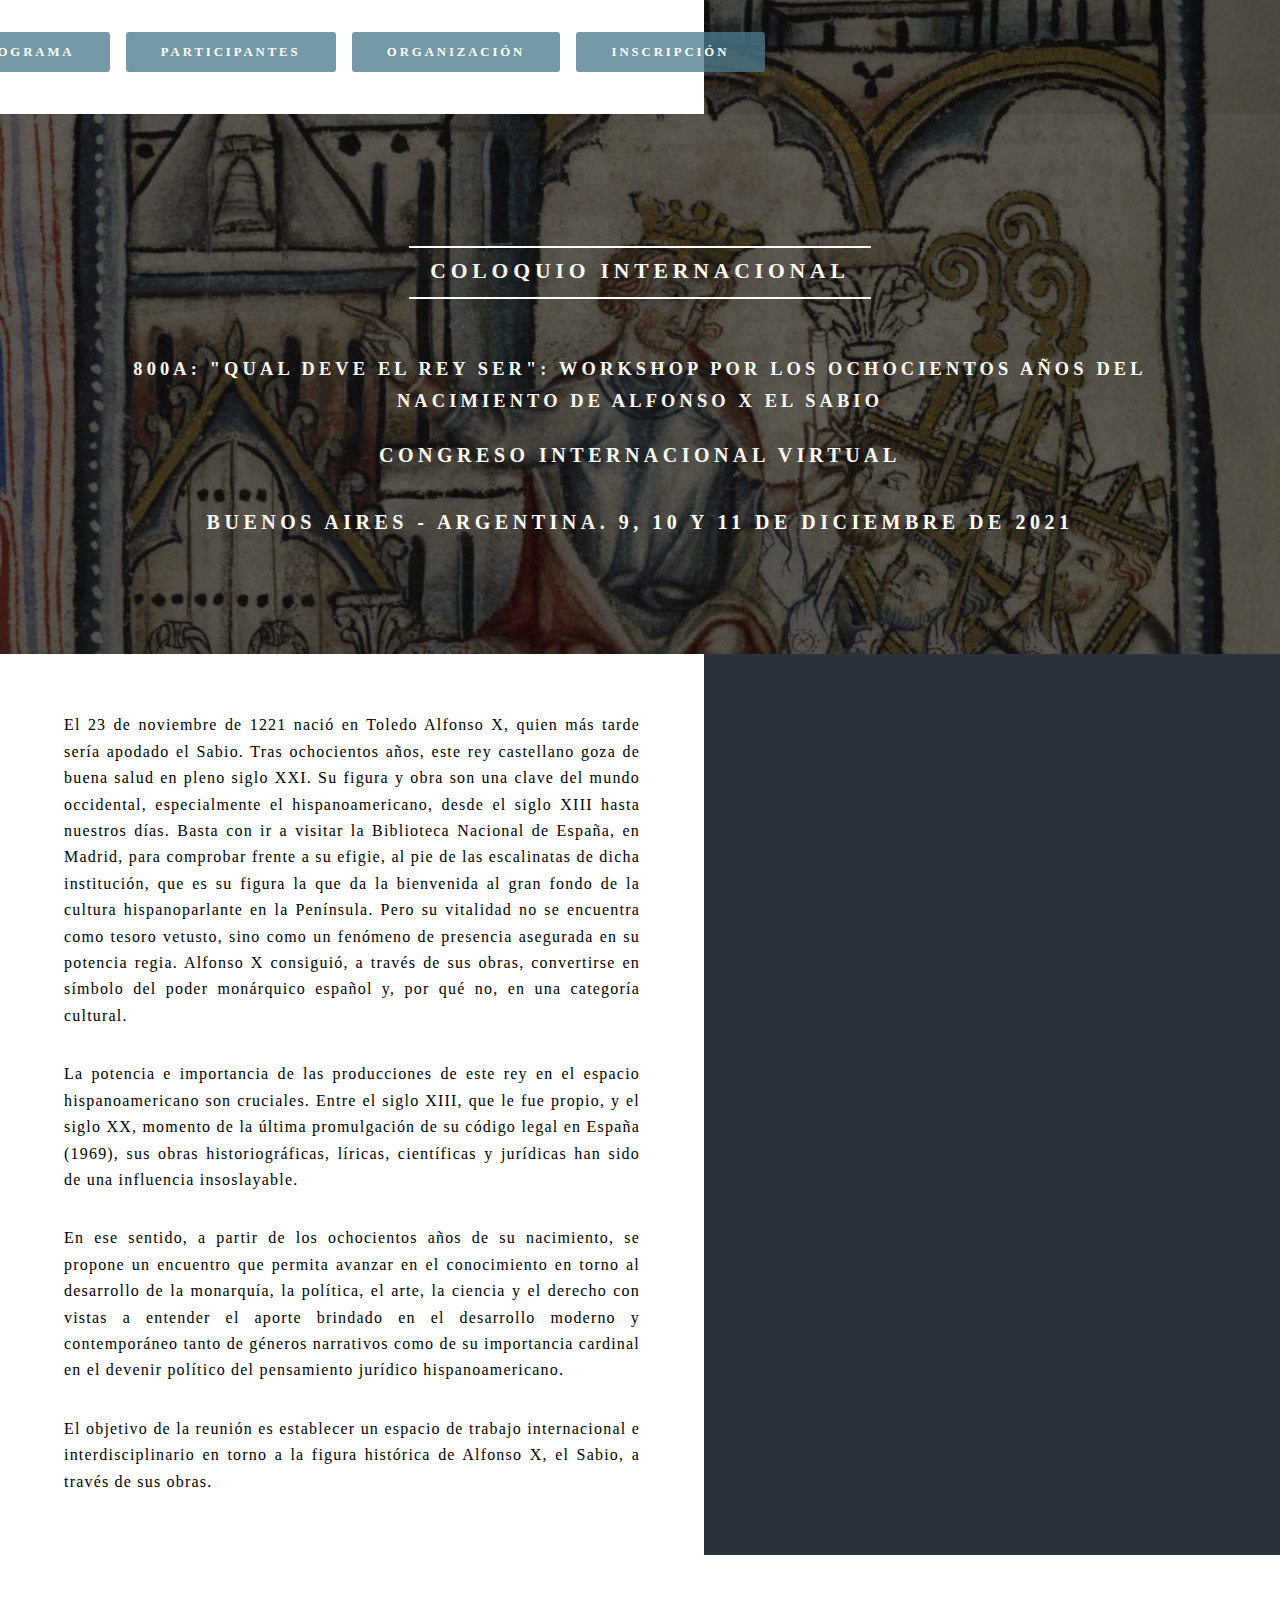
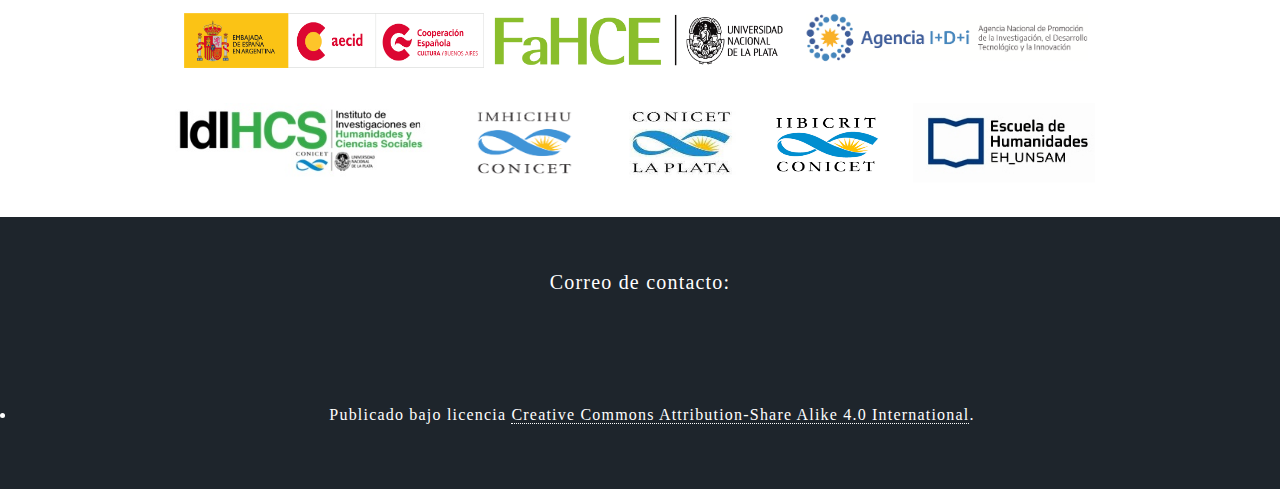
==== commit be844696: "Updates" ====
--- a/index.html
+++ b/index.html
@@ -1,5 +1,5 @@
-<!DOCTYPE html><html lang="en"><head><meta charSet="utf-8"/><meta http-equiv="x-ua-compatible" content="ie=edge"/><meta name="viewport" content="width=device-width, initial-scale=1, shrink-to-fit=no"/><style data-href="/styles.1197f6ac1f7e538c1dba.css" id="gatsby-global-css">@import url(https://fonts.googleapis.com/css?family=Open+Sans:400,400italic,600,600italic,800,800italic);
+<!DOCTYPE html><html lang="en"><head><meta charSet="utf-8"/><meta http-equiv="x-ua-compatible" content="ie=edge"/><meta name="viewport" content="width=device-width, initial-scale=1, shrink-to-fit=no"/><style data-href="/styles.5a0849310128007bc3c4.css" id="gatsby-global-css">@import url(https://fonts.googleapis.com/css?family=Open+Sans:400,400italic,600,600italic,800,800italic);
 /*!
  * Font Awesome Free 5.9.0 by @fontawesome - https://fontawesome.com
  * License - https://fontawesome.com/license/free (Icons: CC BY 4.0, Fonts: SIL OFL 1.1, Code: MIT License)
- */.fa,.fab,.fal,.far,.fas{-moz-osx-font-smoothing:grayscale;-webkit-font-smoothing:antialiased;display:inline-block;font-style:normal;font-variant:normal;text-rendering:auto;line-height:1}.fa-lg{font-size:1.33333em;line-height:.75em;vertical-align:-.0667em}.fa-xs{font-size:.75em}.fa-sm{font-size:.875em}.fa-1x{font-size:1em}.fa-2x{font-size:2em}.fa-3x{font-size:3em}.fa-4x{font-size:4em}.fa-5x{font-size:5em}.fa-6x{font-size:6em}.fa-7x{font-size:7em}.fa-8x{font-size:8em}.fa-9x{font-size:9em}.fa-10x{font-size:10em}.fa-fw{text-align:center;width:1.25em}.fa-ul{list-style-type:none;margin-left:2.5em;padding-left:0}.fa-ul>li{position:relative}.fa-li{left:-2em;position:absolute;text-align:center;width:2em;line-height:inherit}.fa-border{border:.08em solid #eee;border-radius:.1em;padding:.2em .25em .15em}.fa-pull-left{float:left}.fa-pull-right{float:right}.fa.fa-pull-left,.fab.fa-pull-left,.fal.fa-pull-left,.far.fa-pull-left,.fas.fa-pull-left{margin-right:.3em}.fa.fa-pull-right,.fab.fa-pull-right,.fal.fa-pull-right,.far.fa-pull-right,.fas.fa-pull-right{margin-left:.3em}.fa-spin{-webkit-animation:fa-spin 2s linear infinite;animation:fa-spin 2s linear infinite}.fa-pulse{-webkit-animation:fa-spin 1s steps(8) infinite;animation:fa-spin 1s steps(8) infinite}@-webkit-keyframes fa-spin{0%{-webkit-transform:rotate(0deg);transform:rotate(0deg)}to{-webkit-transform:rotate(1turn);transform:rotate(1turn)}}@keyframes fa-spin{0%{-webkit-transform:rotate(0deg);transform:rotate(0deg)}to{-webkit-transform:rotate(1turn);transform:rotate(1turn)}}.fa-rotate-90{-ms-filter:"progid:DXImageTransform.Microsoft.BasicImage(rotation=1)";-webkit-transform:rotate(90deg);transform:rotate(90deg)}.fa-rotate-180{-ms-filter:"progid:DXImageTransform.Microsoft.BasicImage(rotation=2)";-webkit-transform:rotate(180deg);transform:rotate(180deg)}.fa-rotate-270{-ms-filter:"progid:DXImageTransform.Microsoft.BasicImage(rotation=3)";-webkit-transform:rotate(270deg);transform:rotate(270deg)}.fa-flip-horizontal{-ms-filter:"progid:DXImageTransform.Microsoft.BasicImage(rotation=0, mirror=1)";-webkit-transform:scaleX(-1);transform:scaleX(-1)}.fa-flip-vertical{-webkit-transform:scaleY(-1);transform:scaleY(-1)}.fa-flip-both,.fa-flip-horizontal.fa-flip-vertical,.fa-flip-vertical{-ms-filter:"progid:DXImageTransform.Microsoft.BasicImage(rotation=2, mirror=1)"}.fa-flip-both,.fa-flip-horizontal.fa-flip-vertical{-webkit-transform:scale(-1);transform:scale(-1)}:root .fa-flip-both,:root .fa-flip-horizontal,:root .fa-flip-vertical,:root .fa-rotate-90,:root .fa-rotate-180,:root .fa-rotate-270{-webkit-filter:none;filter:none}.fa-stack{display:inline-block;height:2em;line-height:2em;position:relative;vertical-align:middle;width:2.5em}.fa-stack-1x,.fa-stack-2x{left:0;position:absolute;text-align:center;width:100%}.fa-stack-1x{line-height:inherit}.fa-stack-2x{font-size:2em}.fa-inverse{color:#fff}.fa-500px:before{content:"\F26E"}.fa-accessible-icon:before{content:"\F368"}.fa-accusoft:before{content:"\F369"}.fa-acquisitions-incorporated:before{content:"\F6AF"}.fa-ad:before{content:"\F641"}.fa-address-book:before{content:"\F2B9"}.fa-address-card:before{content:"\F2BB"}.fa-adjust:before{content:"\F042"}.fa-adn:before{content:"\F170"}.fa-adobe:before{content:"\F778"}.fa-adversal:before{content:"\F36A"}.fa-affiliatetheme:before{content:"\F36B"}.fa-air-freshener:before{content:"\F5D0"}.fa-airbnb:before{content:"\F834"}.fa-algolia:before{content:"\F36C"}.fa-align-center:before{content:"\F037"}.fa-align-justify:before{content:"\F039"}.fa-align-left:before{content:"\F036"}.fa-align-right:before{content:"\F038"}.fa-alipay:before{content:"\F642"}.fa-allergies:before{content:"\F461"}.fa-amazon:before{content:"\F270"}.fa-amazon-pay:before{content:"\F42C"}.fa-ambulance:before{content:"\F0F9"}.fa-american-sign-language-interpreting:before{content:"\F2A3"}.fa-amilia:before{content:"\F36D"}.fa-anchor:before{content:"\F13D"}.fa-android:before{content:"\F17B"}.fa-angellist:before{content:"\F209"}.fa-angle-double-down:before{content:"\F103"}.fa-angle-double-left:before{content:"\F100"}.fa-angle-double-right:before{content:"\F101"}.fa-angle-double-up:before{content:"\F102"}.fa-angle-down:before{content:"\F107"}.fa-angle-left:before{content:"\F104"}.fa-angle-right:before{content:"\F105"}.fa-angle-up:before{content:"\F106"}.fa-angry:before{content:"\F556"}.fa-angrycreative:before{content:"\F36E"}.fa-angular:before{content:"\F420"}.fa-ankh:before{content:"\F644"}.fa-app-store:before{content:"\F36F"}.fa-app-store-ios:before{content:"\F370"}.fa-apper:before{content:"\F371"}.fa-apple:before{content:"\F179"}.fa-apple-alt:before{content:"\F5D1"}.fa-apple-pay:before{content:"\F415"}.fa-archive:before{content:"\F187"}.fa-archway:before{content:"\F557"}.fa-arrow-alt-circle-down:before{content:"\F358"}.fa-arrow-alt-circle-left:before{content:"\F359"}.fa-arrow-alt-circle-right:before{content:"\F35A"}.fa-arrow-alt-circle-up:before{content:"\F35B"}.fa-arrow-circle-down:before{content:"\F0AB"}.fa-arrow-circle-left:before{content:"\F0A8"}.fa-arrow-circle-right:before{content:"\F0A9"}.fa-arrow-circle-up:before{content:"\F0AA"}.fa-arrow-down:before{content:"\F063"}.fa-arrow-left:before{content:"\F060"}.fa-arrow-right:before{content:"\F061"}.fa-arrow-up:before{content:"\F062"}.fa-arrows-alt:before{content:"\F0B2"}.fa-arrows-alt-h:before{content:"\F337"}.fa-arrows-alt-v:before{content:"\F338"}.fa-artstation:before{content:"\F77A"}.fa-assistive-listening-systems:before{content:"\F2A2"}.fa-asterisk:before{content:"\F069"}.fa-asymmetrik:before{content:"\F372"}.fa-at:before{content:"\F1FA"}.fa-atlas:before{content:"\F558"}.fa-atlassian:before{content:"\F77B"}.fa-atom:before{content:"\F5D2"}.fa-audible:before{content:"\F373"}.fa-audio-description:before{content:"\F29E"}.fa-autoprefixer:before{content:"\F41C"}.fa-avianex:before{content:"\F374"}.fa-aviato:before{content:"\F421"}.fa-award:before{content:"\F559"}.fa-aws:before{content:"\F375"}.fa-baby:before{content:"\F77C"}.fa-baby-carriage:before{content:"\F77D"}.fa-backspace:before{content:"\F55A"}.fa-backward:before{content:"\F04A"}.fa-bacon:before{content:"\F7E5"}.fa-balance-scale:before{content:"\F24E"}.fa-balance-scale-left:before{content:"\F515"}.fa-balance-scale-right:before{content:"\F516"}.fa-ban:before{content:"\F05E"}.fa-band-aid:before{content:"\F462"}.fa-bandcamp:before{content:"\F2D5"}.fa-barcode:before{content:"\F02A"}.fa-bars:before{content:"\F0C9"}.fa-baseball-ball:before{content:"\F433"}.fa-basketball-ball:before{content:"\F434"}.fa-bath:before{content:"\F2CD"}.fa-battery-empty:before{content:"\F244"}.fa-battery-full:before{content:"\F240"}.fa-battery-half:before{content:"\F242"}.fa-battery-quarter:before{content:"\F243"}.fa-battery-three-quarters:before{content:"\F241"}.fa-battle-net:before{content:"\F835"}.fa-bed:before{content:"\F236"}.fa-beer:before{content:"\F0FC"}.fa-behance:before{content:"\F1B4"}.fa-behance-square:before{content:"\F1B5"}.fa-bell:before{content:"\F0F3"}.fa-bell-slash:before{content:"\F1F6"}.fa-bezier-curve:before{content:"\F55B"}.fa-bible:before{content:"\F647"}.fa-bicycle:before{content:"\F206"}.fa-biking:before{content:"\F84A"}.fa-bimobject:before{content:"\F378"}.fa-binoculars:before{content:"\F1E5"}.fa-biohazard:before{content:"\F780"}.fa-birthday-cake:before{content:"\F1FD"}.fa-bitbucket:before{content:"\F171"}.fa-bitcoin:before{content:"\F379"}.fa-bity:before{content:"\F37A"}.fa-black-tie:before{content:"\F27E"}.fa-blackberry:before{content:"\F37B"}.fa-blender:before{content:"\F517"}.fa-blender-phone:before{content:"\F6B6"}.fa-blind:before{content:"\F29D"}.fa-blog:before{content:"\F781"}.fa-blogger:before{content:"\F37C"}.fa-blogger-b:before{content:"\F37D"}.fa-bluetooth:before{content:"\F293"}.fa-bluetooth-b:before{content:"\F294"}.fa-bold:before{content:"\F032"}.fa-bolt:before{content:"\F0E7"}.fa-bomb:before{content:"\F1E2"}.fa-bone:before{content:"\F5D7"}.fa-bong:before{content:"\F55C"}.fa-book:before{content:"\F02D"}.fa-book-dead:before{content:"\F6B7"}.fa-book-medical:before{content:"\F7E6"}.fa-book-open:before{content:"\F518"}.fa-book-reader:before{content:"\F5DA"}.fa-bookmark:before{content:"\F02E"}.fa-bootstrap:before{content:"\F836"}.fa-border-all:before{content:"\F84C"}.fa-border-none:before{content:"\F850"}.fa-border-style:before{content:"\F853"}.fa-bowling-ball:before{content:"\F436"}.fa-box:before{content:"\F466"}.fa-box-open:before{content:"\F49E"}.fa-boxes:before{content:"\F468"}.fa-braille:before{content:"\F2A1"}.fa-brain:before{content:"\F5DC"}.fa-bread-slice:before{content:"\F7EC"}.fa-briefcase:before{content:"\F0B1"}.fa-briefcase-medical:before{content:"\F469"}.fa-broadcast-tower:before{content:"\F519"}.fa-broom:before{content:"\F51A"}.fa-brush:before{content:"\F55D"}.fa-btc:before{content:"\F15A"}.fa-buffer:before{content:"\F837"}.fa-bug:before{content:"\F188"}.fa-building:before{content:"\F1AD"}.fa-bullhorn:before{content:"\F0A1"}.fa-bullseye:before{content:"\F140"}.fa-burn:before{content:"\F46A"}.fa-buromobelexperte:before{content:"\F37F"}.fa-bus:before{content:"\F207"}.fa-bus-alt:before{content:"\F55E"}.fa-business-time:before{content:"\F64A"}.fa-buysellads:before{content:"\F20D"}.fa-calculator:before{content:"\F1EC"}.fa-calendar:before{content:"\F133"}.fa-calendar-alt:before{content:"\F073"}.fa-calendar-check:before{content:"\F274"}.fa-calendar-day:before{content:"\F783"}.fa-calendar-minus:before{content:"\F272"}.fa-calendar-plus:before{content:"\F271"}.fa-calendar-times:before{content:"\F273"}.fa-calendar-week:before{content:"\F784"}.fa-camera:before{content:"\F030"}.fa-camera-retro:before{content:"\F083"}.fa-campground:before{content:"\F6BB"}.fa-canadian-maple-leaf:before{content:"\F785"}.fa-candy-cane:before{content:"\F786"}.fa-cannabis:before{content:"\F55F"}.fa-capsules:before{content:"\F46B"}.fa-car:before{content:"\F1B9"}.fa-car-alt:before{content:"\F5DE"}.fa-car-battery:before{content:"\F5DF"}.fa-car-crash:before{content:"\F5E1"}.fa-car-side:before{content:"\F5E4"}.fa-caret-down:before{content:"\F0D7"}.fa-caret-left:before{content:"\F0D9"}.fa-caret-right:before{content:"\F0DA"}.fa-caret-square-down:before{content:"\F150"}.fa-caret-square-left:before{content:"\F191"}.fa-caret-square-right:before{content:"\F152"}.fa-caret-square-up:before{content:"\F151"}.fa-caret-up:before{content:"\F0D8"}.fa-carrot:before{content:"\F787"}.fa-cart-arrow-down:before{content:"\F218"}.fa-cart-plus:before{content:"\F217"}.fa-cash-register:before{content:"\F788"}.fa-cat:before{content:"\F6BE"}.fa-cc-amazon-pay:before{content:"\F42D"}.fa-cc-amex:before{content:"\F1F3"}.fa-cc-apple-pay:before{content:"\F416"}.fa-cc-diners-club:before{content:"\F24C"}.fa-cc-discover:before{content:"\F1F2"}.fa-cc-jcb:before{content:"\F24B"}.fa-cc-mastercard:before{content:"\F1F1"}.fa-cc-paypal:before{content:"\F1F4"}.fa-cc-stripe:before{content:"\F1F5"}.fa-cc-visa:before{content:"\F1F0"}.fa-centercode:before{content:"\F380"}.fa-centos:before{content:"\F789"}.fa-certificate:before{content:"\F0A3"}.fa-chair:before{content:"\F6C0"}.fa-chalkboard:before{content:"\F51B"}.fa-chalkboard-teacher:before{content:"\F51C"}.fa-charging-station:before{content:"\F5E7"}.fa-chart-area:before{content:"\F1FE"}.fa-chart-bar:before{content:"\F080"}.fa-chart-line:before{content:"\F201"}.fa-chart-pie:before{content:"\F200"}.fa-check:before{content:"\F00C"}.fa-check-circle:before{content:"\F058"}.fa-check-double:before{content:"\F560"}.fa-check-square:before{content:"\F14A"}.fa-cheese:before{content:"\F7EF"}.fa-chess:before{content:"\F439"}.fa-chess-bishop:before{content:"\F43A"}.fa-chess-board:before{content:"\F43C"}.fa-chess-king:before{content:"\F43F"}.fa-chess-knight:before{content:"\F441"}.fa-chess-pawn:before{content:"\F443"}.fa-chess-queen:before{content:"\F445"}.fa-chess-rook:before{content:"\F447"}.fa-chevron-circle-down:before{content:"\F13A"}.fa-chevron-circle-left:before{content:"\F137"}.fa-chevron-circle-right:before{content:"\F138"}.fa-chevron-circle-up:before{content:"\F139"}.fa-chevron-down:before{content:"\F078"}.fa-chevron-left:before{content:"\F053"}.fa-chevron-right:before{content:"\F054"}.fa-chevron-up:before{content:"\F077"}.fa-child:before{content:"\F1AE"}.fa-chrome:before{content:"\F268"}.fa-chromecast:before{content:"\F838"}.fa-church:before{content:"\F51D"}.fa-circle:before{content:"\F111"}.fa-circle-notch:before{content:"\F1CE"}.fa-city:before{content:"\F64F"}.fa-clinic-medical:before{content:"\F7F2"}.fa-clipboard:before{content:"\F328"}.fa-clipboard-check:before{content:"\F46C"}.fa-clipboard-list:before{content:"\F46D"}.fa-clock:before{content:"\F017"}.fa-clone:before{content:"\F24D"}.fa-closed-captioning:before{content:"\F20A"}.fa-cloud:before{content:"\F0C2"}.fa-cloud-download-alt:before{content:"\F381"}.fa-cloud-meatball:before{content:"\F73B"}.fa-cloud-moon:before{content:"\F6C3"}.fa-cloud-moon-rain:before{content:"\F73C"}.fa-cloud-rain:before{content:"\F73D"}.fa-cloud-showers-heavy:before{content:"\F740"}.fa-cloud-sun:before{content:"\F6C4"}.fa-cloud-sun-rain:before{content:"\F743"}.fa-cloud-upload-alt:before{content:"\F382"}.fa-cloudscale:before{content:"\F383"}.fa-cloudsmith:before{content:"\F384"}.fa-cloudversify:before{content:"\F385"}.fa-cocktail:before{content:"\F561"}.fa-code:before{content:"\F121"}.fa-code-branch:before{content:"\F126"}.fa-codepen:before{content:"\F1CB"}.fa-codiepie:before{content:"\F284"}.fa-coffee:before{content:"\F0F4"}.fa-cog:before{content:"\F013"}.fa-cogs:before{content:"\F085"}.fa-coins:before{content:"\F51E"}.fa-columns:before{content:"\F0DB"}.fa-comment:before{content:"\F075"}.fa-comment-alt:before{content:"\F27A"}.fa-comment-dollar:before{content:"\F651"}.fa-comment-dots:before{content:"\F4AD"}.fa-comment-medical:before{content:"\F7F5"}.fa-comment-slash:before{content:"\F4B3"}.fa-comments:before{content:"\F086"}.fa-comments-dollar:before{content:"\F653"}.fa-compact-disc:before{content:"\F51F"}.fa-compass:before{content:"\F14E"}.fa-compress:before{content:"\F066"}.fa-compress-arrows-alt:before{content:"\F78C"}.fa-concierge-bell:before{content:"\F562"}.fa-confluence:before{content:"\F78D"}.fa-connectdevelop:before{content:"\F20E"}.fa-contao:before{content:"\F26D"}.fa-cookie:before{content:"\F563"}.fa-cookie-bite:before{content:"\F564"}.fa-copy:before{content:"\F0C5"}.fa-copyright:before{content:"\F1F9"}.fa-couch:before{content:"\F4B8"}.fa-cpanel:before{content:"\F388"}.fa-creative-commons:before{content:"\F25E"}.fa-creative-commons-by:before{content:"\F4E7"}.fa-creative-commons-nc:before{content:"\F4E8"}.fa-creative-commons-nc-eu:before{content:"\F4E9"}.fa-creative-commons-nc-jp:before{content:"\F4EA"}.fa-creative-commons-nd:before{content:"\F4EB"}.fa-creative-commons-pd:before{content:"\F4EC"}.fa-creative-commons-pd-alt:before{content:"\F4ED"}.fa-creative-commons-remix:before{content:"\F4EE"}.fa-creative-commons-sa:before{content:"\F4EF"}.fa-creative-commons-sampling:before{content:"\F4F0"}.fa-creative-commons-sampling-plus:before{content:"\F4F1"}.fa-creative-commons-share:before{content:"\F4F2"}.fa-creative-commons-zero:before{content:"\F4F3"}.fa-credit-card:before{content:"\F09D"}.fa-critical-role:before{content:"\F6C9"}.fa-crop:before{content:"\F125"}.fa-crop-alt:before{content:"\F565"}.fa-cross:before{content:"\F654"}.fa-crosshairs:before{content:"\F05B"}.fa-crow:before{content:"\F520"}.fa-crown:before{content:"\F521"}.fa-crutch:before{content:"\F7F7"}.fa-css3:before{content:"\F13C"}.fa-css3-alt:before{content:"\F38B"}.fa-cube:before{content:"\F1B2"}.fa-cubes:before{content:"\F1B3"}.fa-cut:before{content:"\F0C4"}.fa-cuttlefish:before{content:"\F38C"}.fa-d-and-d:before{content:"\F38D"}.fa-d-and-d-beyond:before{content:"\F6CA"}.fa-dashcube:before{content:"\F210"}.fa-database:before{content:"\F1C0"}.fa-deaf:before{content:"\F2A4"}.fa-delicious:before{content:"\F1A5"}.fa-democrat:before{content:"\F747"}.fa-deploydog:before{content:"\F38E"}.fa-deskpro:before{content:"\F38F"}.fa-desktop:before{content:"\F108"}.fa-dev:before{content:"\F6CC"}.fa-deviantart:before{content:"\F1BD"}.fa-dharmachakra:before{content:"\F655"}.fa-dhl:before{content:"\F790"}.fa-diagnoses:before{content:"\F470"}.fa-diaspora:before{content:"\F791"}.fa-dice:before{content:"\F522"}.fa-dice-d20:before{content:"\F6CF"}.fa-dice-d6:before{content:"\F6D1"}.fa-dice-five:before{content:"\F523"}.fa-dice-four:before{content:"\F524"}.fa-dice-one:before{content:"\F525"}.fa-dice-six:before{content:"\F526"}.fa-dice-three:before{content:"\F527"}.fa-dice-two:before{content:"\F528"}.fa-digg:before{content:"\F1A6"}.fa-digital-ocean:before{content:"\F391"}.fa-digital-tachograph:before{content:"\F566"}.fa-directions:before{content:"\F5EB"}.fa-discord:before{content:"\F392"}.fa-discourse:before{content:"\F393"}.fa-divide:before{content:"\F529"}.fa-dizzy:before{content:"\F567"}.fa-dna:before{content:"\F471"}.fa-dochub:before{content:"\F394"}.fa-docker:before{content:"\F395"}.fa-dog:before{content:"\F6D3"}.fa-dollar-sign:before{content:"\F155"}.fa-dolly:before{content:"\F472"}.fa-dolly-flatbed:before{content:"\F474"}.fa-donate:before{content:"\F4B9"}.fa-door-closed:before{content:"\F52A"}.fa-door-open:before{content:"\F52B"}.fa-dot-circle:before{content:"\F192"}.fa-dove:before{content:"\F4BA"}.fa-download:before{content:"\F019"}.fa-draft2digital:before{content:"\F396"}.fa-drafting-compass:before{content:"\F568"}.fa-dragon:before{content:"\F6D5"}.fa-draw-polygon:before{content:"\F5EE"}.fa-dribbble:before{content:"\F17D"}.fa-dribbble-square:before{content:"\F397"}.fa-dropbox:before{content:"\F16B"}.fa-drum:before{content:"\F569"}.fa-drum-steelpan:before{content:"\F56A"}.fa-drumstick-bite:before{content:"\F6D7"}.fa-drupal:before{content:"\F1A9"}.fa-dumbbell:before{content:"\F44B"}.fa-dumpster:before{content:"\F793"}.fa-dumpster-fire:before{content:"\F794"}.fa-dungeon:before{content:"\F6D9"}.fa-dyalog:before{content:"\F399"}.fa-earlybirds:before{content:"\F39A"}.fa-ebay:before{content:"\F4F4"}.fa-edge:before{content:"\F282"}.fa-edit:before{content:"\F044"}.fa-egg:before{content:"\F7FB"}.fa-eject:before{content:"\F052"}.fa-elementor:before{content:"\F430"}.fa-ellipsis-h:before{content:"\F141"}.fa-ellipsis-v:before{content:"\F142"}.fa-ello:before{content:"\F5F1"}.fa-ember:before{content:"\F423"}.fa-empire:before{content:"\F1D1"}.fa-envelope:before{content:"\F0E0"}.fa-envelope-open:before{content:"\F2B6"}.fa-envelope-open-text:before{content:"\F658"}.fa-envelope-square:before{content:"\F199"}.fa-envira:before{content:"\F299"}.fa-equals:before{content:"\F52C"}.fa-eraser:before{content:"\F12D"}.fa-erlang:before{content:"\F39D"}.fa-ethereum:before{content:"\F42E"}.fa-ethernet:before{content:"\F796"}.fa-etsy:before{content:"\F2D7"}.fa-euro-sign:before{content:"\F153"}.fa-evernote:before{content:"\F839"}.fa-exchange-alt:before{content:"\F362"}.fa-exclamation:before{content:"\F12A"}.fa-exclamation-circle:before{content:"\F06A"}.fa-exclamation-triangle:before{content:"\F071"}.fa-expand:before{content:"\F065"}.fa-expand-arrows-alt:before{content:"\F31E"}.fa-expeditedssl:before{content:"\F23E"}.fa-external-link-alt:before{content:"\F35D"}.fa-external-link-square-alt:before{content:"\F360"}.fa-eye:before{content:"\F06E"}.fa-eye-dropper:before{content:"\F1FB"}.fa-eye-slash:before{content:"\F070"}.fa-facebook:before{content:"\F09A"}.fa-facebook-f:before{content:"\F39E"}.fa-facebook-messenger:before{content:"\F39F"}.fa-facebook-square:before{content:"\F082"}.fa-fan:before{content:"\F863"}.fa-fantasy-flight-games:before{content:"\F6DC"}.fa-fast-backward:before{content:"\F049"}.fa-fast-forward:before{content:"\F050"}.fa-fax:before{content:"\F1AC"}.fa-feather:before{content:"\F52D"}.fa-feather-alt:before{content:"\F56B"}.fa-fedex:before{content:"\F797"}.fa-fedora:before{content:"\F798"}.fa-female:before{content:"\F182"}.fa-fighter-jet:before{content:"\F0FB"}.fa-figma:before{content:"\F799"}.fa-file:before{content:"\F15B"}.fa-file-alt:before{content:"\F15C"}.fa-file-archive:before{content:"\F1C6"}.fa-file-audio:before{content:"\F1C7"}.fa-file-code:before{content:"\F1C9"}.fa-file-contract:before{content:"\F56C"}.fa-file-csv:before{content:"\F6DD"}.fa-file-download:before{content:"\F56D"}.fa-file-excel:before{content:"\F1C3"}.fa-file-export:before{content:"\F56E"}.fa-file-image:before{content:"\F1C5"}.fa-file-import:before{content:"\F56F"}.fa-file-invoice:before{content:"\F570"}.fa-file-invoice-dollar:before{content:"\F571"}.fa-file-medical:before{content:"\F477"}.fa-file-medical-alt:before{content:"\F478"}.fa-file-pdf:before{content:"\F1C1"}.fa-file-powerpoint:before{content:"\F1C4"}.fa-file-prescription:before{content:"\F572"}.fa-file-signature:before{content:"\F573"}.fa-file-upload:before{content:"\F574"}.fa-file-video:before{content:"\F1C8"}.fa-file-word:before{content:"\F1C2"}.fa-fill:before{content:"\F575"}.fa-fill-drip:before{content:"\F576"}.fa-film:before{content:"\F008"}.fa-filter:before{content:"\F0B0"}.fa-fingerprint:before{content:"\F577"}.fa-fire:before{content:"\F06D"}.fa-fire-alt:before{content:"\F7E4"}.fa-fire-extinguisher:before{content:"\F134"}.fa-firefox:before{content:"\F269"}.fa-first-aid:before{content:"\F479"}.fa-first-order:before{content:"\F2B0"}.fa-first-order-alt:before{content:"\F50A"}.fa-firstdraft:before{content:"\F3A1"}.fa-fish:before{content:"\F578"}.fa-fist-raised:before{content:"\F6DE"}.fa-flag:before{content:"\F024"}.fa-flag-checkered:before{content:"\F11E"}.fa-flag-usa:before{content:"\F74D"}.fa-flask:before{content:"\F0C3"}.fa-flickr:before{content:"\F16E"}.fa-flipboard:before{content:"\F44D"}.fa-flushed:before{content:"\F579"}.fa-fly:before{content:"\F417"}.fa-folder:before{content:"\F07B"}.fa-folder-minus:before{content:"\F65D"}.fa-folder-open:before{content:"\F07C"}.fa-folder-plus:before{content:"\F65E"}.fa-font:before{content:"\F031"}.fa-font-awesome:before{content:"\F2B4"}.fa-font-awesome-alt:before{content:"\F35C"}.fa-font-awesome-flag:before{content:"\F425"}.fa-font-awesome-logo-full:before{content:"\F4E6"}.fa-fonticons:before{content:"\F280"}.fa-fonticons-fi:before{content:"\F3A2"}.fa-football-ball:before{content:"\F44E"}.fa-fort-awesome:before{content:"\F286"}.fa-fort-awesome-alt:before{content:"\F3A3"}.fa-forumbee:before{content:"\F211"}.fa-forward:before{content:"\F04E"}.fa-foursquare:before{content:"\F180"}.fa-free-code-camp:before{content:"\F2C5"}.fa-freebsd:before{content:"\F3A4"}.fa-frog:before{content:"\F52E"}.fa-frown:before{content:"\F119"}.fa-frown-open:before{content:"\F57A"}.fa-fulcrum:before{content:"\F50B"}.fa-funnel-dollar:before{content:"\F662"}.fa-futbol:before{content:"\F1E3"}.fa-galactic-republic:before{content:"\F50C"}.fa-galactic-senate:before{content:"\F50D"}.fa-gamepad:before{content:"\F11B"}.fa-gas-pump:before{content:"\F52F"}.fa-gavel:before{content:"\F0E3"}.fa-gem:before{content:"\F3A5"}.fa-genderless:before{content:"\F22D"}.fa-get-pocket:before{content:"\F265"}.fa-gg:before{content:"\F260"}.fa-gg-circle:before{content:"\F261"}.fa-ghost:before{content:"\F6E2"}.fa-gift:before{content:"\F06B"}.fa-gifts:before{content:"\F79C"}.fa-git:before{content:"\F1D3"}.fa-git-alt:before{content:"\F841"}.fa-git-square:before{content:"\F1D2"}.fa-github:before{content:"\F09B"}.fa-github-alt:before{content:"\F113"}.fa-github-square:before{content:"\F092"}.fa-gitkraken:before{content:"\F3A6"}.fa-gitlab:before{content:"\F296"}.fa-gitter:before{content:"\F426"}.fa-glass-cheers:before{content:"\F79F"}.fa-glass-martini:before{content:"\F000"}.fa-glass-martini-alt:before{content:"\F57B"}.fa-glass-whiskey:before{content:"\F7A0"}.fa-glasses:before{content:"\F530"}.fa-glide:before{content:"\F2A5"}.fa-glide-g:before{content:"\F2A6"}.fa-globe:before{content:"\F0AC"}.fa-globe-africa:before{content:"\F57C"}.fa-globe-americas:before{content:"\F57D"}.fa-globe-asia:before{content:"\F57E"}.fa-globe-europe:before{content:"\F7A2"}.fa-gofore:before{content:"\F3A7"}.fa-golf-ball:before{content:"\F450"}.fa-goodreads:before{content:"\F3A8"}.fa-goodreads-g:before{content:"\F3A9"}.fa-google:before{content:"\F1A0"}.fa-google-drive:before{content:"\F3AA"}.fa-google-play:before{content:"\F3AB"}.fa-google-plus:before{content:"\F2B3"}.fa-google-plus-g:before{content:"\F0D5"}.fa-google-plus-square:before{content:"\F0D4"}.fa-google-wallet:before{content:"\F1EE"}.fa-gopuram:before{content:"\F664"}.fa-graduation-cap:before{content:"\F19D"}.fa-gratipay:before{content:"\F184"}.fa-grav:before{content:"\F2D6"}.fa-greater-than:before{content:"\F531"}.fa-greater-than-equal:before{content:"\F532"}.fa-grimace:before{content:"\F57F"}.fa-grin:before{content:"\F580"}.fa-grin-alt:before{content:"\F581"}.fa-grin-beam:before{content:"\F582"}.fa-grin-beam-sweat:before{content:"\F583"}.fa-grin-hearts:before{content:"\F584"}.fa-grin-squint:before{content:"\F585"}.fa-grin-squint-tears:before{content:"\F586"}.fa-grin-stars:before{content:"\F587"}.fa-grin-tears:before{content:"\F588"}.fa-grin-tongue:before{content:"\F589"}.fa-grin-tongue-squint:before{content:"\F58A"}.fa-grin-tongue-wink:before{content:"\F58B"}.fa-grin-wink:before{content:"\F58C"}.fa-grip-horizontal:before{content:"\F58D"}.fa-grip-lines:before{content:"\F7A4"}.fa-grip-lines-vertical:before{content:"\F7A5"}.fa-grip-vertical:before{content:"\F58E"}.fa-gripfire:before{content:"\F3AC"}.fa-grunt:before{content:"\F3AD"}.fa-guitar:before{content:"\F7A6"}.fa-gulp:before{content:"\F3AE"}.fa-h-square:before{content:"\F0FD"}.fa-hacker-news:before{content:"\F1D4"}.fa-hacker-news-square:before{content:"\F3AF"}.fa-hackerrank:before{content:"\F5F7"}.fa-hamburger:before{content:"\F805"}.fa-hammer:before{content:"\F6E3"}.fa-hamsa:before{content:"\F665"}.fa-hand-holding:before{content:"\F4BD"}.fa-hand-holding-heart:before{content:"\F4BE"}.fa-hand-holding-usd:before{content:"\F4C0"}.fa-hand-lizard:before{content:"\F258"}.fa-hand-middle-finger:before{content:"\F806"}.fa-hand-paper:before{content:"\F256"}.fa-hand-peace:before{content:"\F25B"}.fa-hand-point-down:before{content:"\F0A7"}.fa-hand-point-left:before{content:"\F0A5"}.fa-hand-point-right:before{content:"\F0A4"}.fa-hand-point-up:before{content:"\F0A6"}.fa-hand-pointer:before{content:"\F25A"}.fa-hand-rock:before{content:"\F255"}.fa-hand-scissors:before{content:"\F257"}.fa-hand-spock:before{content:"\F259"}.fa-hands:before{content:"\F4C2"}.fa-hands-helping:before{content:"\F4C4"}.fa-handshake:before{content:"\F2B5"}.fa-hanukiah:before{content:"\F6E6"}.fa-hard-hat:before{content:"\F807"}.fa-hashtag:before{content:"\F292"}.fa-hat-wizard:before{content:"\F6E8"}.fa-haykal:before{content:"\F666"}.fa-hdd:before{content:"\F0A0"}.fa-heading:before{content:"\F1DC"}.fa-headphones:before{content:"\F025"}.fa-headphones-alt:before{content:"\F58F"}.fa-headset:before{content:"\F590"}.fa-heart:before{content:"\F004"}.fa-heart-broken:before{content:"\F7A9"}.fa-heartbeat:before{content:"\F21E"}.fa-helicopter:before{content:"\F533"}.fa-highlighter:before{content:"\F591"}.fa-hiking:before{content:"\F6EC"}.fa-hippo:before{content:"\F6ED"}.fa-hips:before{content:"\F452"}.fa-hire-a-helper:before{content:"\F3B0"}.fa-history:before{content:"\F1DA"}.fa-hockey-puck:before{content:"\F453"}.fa-holly-berry:before{content:"\F7AA"}.fa-home:before{content:"\F015"}.fa-hooli:before{content:"\F427"}.fa-hornbill:before{content:"\F592"}.fa-horse:before{content:"\F6F0"}.fa-horse-head:before{content:"\F7AB"}.fa-hospital:before{content:"\F0F8"}.fa-hospital-alt:before{content:"\F47D"}.fa-hospital-symbol:before{content:"\F47E"}.fa-hot-tub:before{content:"\F593"}.fa-hotdog:before{content:"\F80F"}.fa-hotel:before{content:"\F594"}.fa-hotjar:before{content:"\F3B1"}.fa-hourglass:before{content:"\F254"}.fa-hourglass-end:before{content:"\F253"}.fa-hourglass-half:before{content:"\F252"}.fa-hourglass-start:before{content:"\F251"}.fa-house-damage:before{content:"\F6F1"}.fa-houzz:before{content:"\F27C"}.fa-hryvnia:before{content:"\F6F2"}.fa-html5:before{content:"\F13B"}.fa-hubspot:before{content:"\F3B2"}.fa-i-cursor:before{content:"\F246"}.fa-ice-cream:before{content:"\F810"}.fa-icicles:before{content:"\F7AD"}.fa-icons:before{content:"\F86D"}.fa-id-badge:before{content:"\F2C1"}.fa-id-card:before{content:"\F2C2"}.fa-id-card-alt:before{content:"\F47F"}.fa-igloo:before{content:"\F7AE"}.fa-image:before{content:"\F03E"}.fa-images:before{content:"\F302"}.fa-imdb:before{content:"\F2D8"}.fa-inbox:before{content:"\F01C"}.fa-indent:before{content:"\F03C"}.fa-industry:before{content:"\F275"}.fa-infinity:before{content:"\F534"}.fa-info:before{content:"\F129"}.fa-info-circle:before{content:"\F05A"}.fa-instagram:before{content:"\F16D"}.fa-intercom:before{content:"\F7AF"}.fa-internet-explorer:before{content:"\F26B"}.fa-invision:before{content:"\F7B0"}.fa-ioxhost:before{content:"\F208"}.fa-italic:before{content:"\F033"}.fa-itch-io:before{content:"\F83A"}.fa-itunes:before{content:"\F3B4"}.fa-itunes-note:before{content:"\F3B5"}.fa-java:before{content:"\F4E4"}.fa-jedi:before{content:"\F669"}.fa-jedi-order:before{content:"\F50E"}.fa-jenkins:before{content:"\F3B6"}.fa-jira:before{content:"\F7B1"}.fa-joget:before{content:"\F3B7"}.fa-joint:before{content:"\F595"}.fa-joomla:before{content:"\F1AA"}.fa-journal-whills:before{content:"\F66A"}.fa-js:before{content:"\F3B8"}.fa-js-square:before{content:"\F3B9"}.fa-jsfiddle:before{content:"\F1CC"}.fa-kaaba:before{content:"\F66B"}.fa-kaggle:before{content:"\F5FA"}.fa-key:before{content:"\F084"}.fa-keybase:before{content:"\F4F5"}.fa-keyboard:before{content:"\F11C"}.fa-keycdn:before{content:"\F3BA"}.fa-khanda:before{content:"\F66D"}.fa-kickstarter:before{content:"\F3BB"}.fa-kickstarter-k:before{content:"\F3BC"}.fa-kiss:before{content:"\F596"}.fa-kiss-beam:before{content:"\F597"}.fa-kiss-wink-heart:before{content:"\F598"}.fa-kiwi-bird:before{content:"\F535"}.fa-korvue:before{content:"\F42F"}.fa-landmark:before{content:"\F66F"}.fa-language:before{content:"\F1AB"}.fa-laptop:before{content:"\F109"}.fa-laptop-code:before{content:"\F5FC"}.fa-laptop-medical:before{content:"\F812"}.fa-laravel:before{content:"\F3BD"}.fa-lastfm:before{content:"\F202"}.fa-lastfm-square:before{content:"\F203"}.fa-laugh:before{content:"\F599"}.fa-laugh-beam:before{content:"\F59A"}.fa-laugh-squint:before{content:"\F59B"}.fa-laugh-wink:before{content:"\F59C"}.fa-layer-group:before{content:"\F5FD"}.fa-leaf:before{content:"\F06C"}.fa-leanpub:before{content:"\F212"}.fa-lemon:before{content:"\F094"}.fa-less:before{content:"\F41D"}.fa-less-than:before{content:"\F536"}.fa-less-than-equal:before{content:"\F537"}.fa-level-down-alt:before{content:"\F3BE"}.fa-level-up-alt:before{content:"\F3BF"}.fa-life-ring:before{content:"\F1CD"}.fa-lightbulb:before{content:"\F0EB"}.fa-line:before{content:"\F3C0"}.fa-link:before{content:"\F0C1"}.fa-linkedin:before{content:"\F08C"}.fa-linkedin-in:before{content:"\F0E1"}.fa-linode:before{content:"\F2B8"}.fa-linux:before{content:"\F17C"}.fa-lira-sign:before{content:"\F195"}.fa-list:before{content:"\F03A"}.fa-list-alt:before{content:"\F022"}.fa-list-ol:before{content:"\F0CB"}.fa-list-ul:before{content:"\F0CA"}.fa-location-arrow:before{content:"\F124"}.fa-lock:before{content:"\F023"}.fa-lock-open:before{content:"\F3C1"}.fa-long-arrow-alt-down:before{content:"\F309"}.fa-long-arrow-alt-left:before{content:"\F30A"}.fa-long-arrow-alt-right:before{content:"\F30B"}.fa-long-arrow-alt-up:before{content:"\F30C"}.fa-low-vision:before{content:"\F2A8"}.fa-luggage-cart:before{content:"\F59D"}.fa-lyft:before{content:"\F3C3"}.fa-magento:before{content:"\F3C4"}.fa-magic:before{content:"\F0D0"}.fa-magnet:before{content:"\F076"}.fa-mail-bulk:before{content:"\F674"}.fa-mailchimp:before{content:"\F59E"}.fa-male:before{content:"\F183"}.fa-mandalorian:before{content:"\F50F"}.fa-map:before{content:"\F279"}.fa-map-marked:before{content:"\F59F"}.fa-map-marked-alt:before{content:"\F5A0"}.fa-map-marker:before{content:"\F041"}.fa-map-marker-alt:before{content:"\F3C5"}.fa-map-pin:before{content:"\F276"}.fa-map-signs:before{content:"\F277"}.fa-markdown:before{content:"\F60F"}.fa-marker:before{content:"\F5A1"}.fa-mars:before{content:"\F222"}.fa-mars-double:before{content:"\F227"}.fa-mars-stroke:before{content:"\F229"}.fa-mars-stroke-h:before{content:"\F22B"}.fa-mars-stroke-v:before{content:"\F22A"}.fa-mask:before{content:"\F6FA"}.fa-mastodon:before{content:"\F4F6"}.fa-maxcdn:before{content:"\F136"}.fa-medal:before{content:"\F5A2"}.fa-medapps:before{content:"\F3C6"}.fa-medium:before{content:"\F23A"}.fa-medium-m:before{content:"\F3C7"}.fa-medkit:before{content:"\F0FA"}.fa-medrt:before{content:"\F3C8"}.fa-meetup:before{content:"\F2E0"}.fa-megaport:before{content:"\F5A3"}.fa-meh:before{content:"\F11A"}.fa-meh-blank:before{content:"\F5A4"}.fa-meh-rolling-eyes:before{content:"\F5A5"}.fa-memory:before{content:"\F538"}.fa-mendeley:before{content:"\F7B3"}.fa-menorah:before{content:"\F676"}.fa-mercury:before{content:"\F223"}.fa-meteor:before{content:"\F753"}.fa-microchip:before{content:"\F2DB"}.fa-microphone:before{content:"\F130"}.fa-microphone-alt:before{content:"\F3C9"}.fa-microphone-alt-slash:before{content:"\F539"}.fa-microphone-slash:before{content:"\F131"}.fa-microscope:before{content:"\F610"}.fa-microsoft:before{content:"\F3CA"}.fa-minus:before{content:"\F068"}.fa-minus-circle:before{content:"\F056"}.fa-minus-square:before{content:"\F146"}.fa-mitten:before{content:"\F7B5"}.fa-mix:before{content:"\F3CB"}.fa-mixcloud:before{content:"\F289"}.fa-mizuni:before{content:"\F3CC"}.fa-mobile:before{content:"\F10B"}.fa-mobile-alt:before{content:"\F3CD"}.fa-modx:before{content:"\F285"}.fa-monero:before{content:"\F3D0"}.fa-money-bill:before{content:"\F0D6"}.fa-money-bill-alt:before{content:"\F3D1"}.fa-money-bill-wave:before{content:"\F53A"}.fa-money-bill-wave-alt:before{content:"\F53B"}.fa-money-check:before{content:"\F53C"}.fa-money-check-alt:before{content:"\F53D"}.fa-monument:before{content:"\F5A6"}.fa-moon:before{content:"\F186"}.fa-mortar-pestle:before{content:"\F5A7"}.fa-mosque:before{content:"\F678"}.fa-motorcycle:before{content:"\F21C"}.fa-mountain:before{content:"\F6FC"}.fa-mouse-pointer:before{content:"\F245"}.fa-mug-hot:before{content:"\F7B6"}.fa-music:before{content:"\F001"}.fa-napster:before{content:"\F3D2"}.fa-neos:before{content:"\F612"}.fa-network-wired:before{content:"\F6FF"}.fa-neuter:before{content:"\F22C"}.fa-newspaper:before{content:"\F1EA"}.fa-nimblr:before{content:"\F5A8"}.fa-node:before{content:"\F419"}.fa-node-js:before{content:"\F3D3"}.fa-not-equal:before{content:"\F53E"}.fa-notes-medical:before{content:"\F481"}.fa-npm:before{content:"\F3D4"}.fa-ns8:before{content:"\F3D5"}.fa-nutritionix:before{content:"\F3D6"}.fa-object-group:before{content:"\F247"}.fa-object-ungroup:before{content:"\F248"}.fa-odnoklassniki:before{content:"\F263"}.fa-odnoklassniki-square:before{content:"\F264"}.fa-oil-can:before{content:"\F613"}.fa-old-republic:before{content:"\F510"}.fa-om:before{content:"\F679"}.fa-opencart:before{content:"\F23D"}.fa-openid:before{content:"\F19B"}.fa-opera:before{content:"\F26A"}.fa-optin-monster:before{content:"\F23C"}.fa-osi:before{content:"\F41A"}.fa-otter:before{content:"\F700"}.fa-outdent:before{content:"\F03B"}.fa-page4:before{content:"\F3D7"}.fa-pagelines:before{content:"\F18C"}.fa-pager:before{content:"\F815"}.fa-paint-brush:before{content:"\F1FC"}.fa-paint-roller:before{content:"\F5AA"}.fa-palette:before{content:"\F53F"}.fa-palfed:before{content:"\F3D8"}.fa-pallet:before{content:"\F482"}.fa-paper-plane:before{content:"\F1D8"}.fa-paperclip:before{content:"\F0C6"}.fa-parachute-box:before{content:"\F4CD"}.fa-paragraph:before{content:"\F1DD"}.fa-parking:before{content:"\F540"}.fa-passport:before{content:"\F5AB"}.fa-pastafarianism:before{content:"\F67B"}.fa-paste:before{content:"\F0EA"}.fa-patreon:before{content:"\F3D9"}.fa-pause:before{content:"\F04C"}.fa-pause-circle:before{content:"\F28B"}.fa-paw:before{content:"\F1B0"}.fa-paypal:before{content:"\F1ED"}.fa-peace:before{content:"\F67C"}.fa-pen:before{content:"\F304"}.fa-pen-alt:before{content:"\F305"}.fa-pen-fancy:before{content:"\F5AC"}.fa-pen-nib:before{content:"\F5AD"}.fa-pen-square:before{content:"\F14B"}.fa-pencil-alt:before{content:"\F303"}.fa-pencil-ruler:before{content:"\F5AE"}.fa-penny-arcade:before{content:"\F704"}.fa-people-carry:before{content:"\F4CE"}.fa-pepper-hot:before{content:"\F816"}.fa-percent:before{content:"\F295"}.fa-percentage:before{content:"\F541"}.fa-periscope:before{content:"\F3DA"}.fa-person-booth:before{content:"\F756"}.fa-phabricator:before{content:"\F3DB"}.fa-phoenix-framework:before{content:"\F3DC"}.fa-phoenix-squadron:before{content:"\F511"}.fa-phone:before{content:"\F095"}.fa-phone-alt:before{content:"\F879"}.fa-phone-slash:before{content:"\F3DD"}.fa-phone-square:before{content:"\F098"}.fa-phone-square-alt:before{content:"\F87B"}.fa-phone-volume:before{content:"\F2A0"}.fa-photo-video:before{content:"\F87C"}.fa-php:before{content:"\F457"}.fa-pied-piper:before{content:"\F2AE"}.fa-pied-piper-alt:before{content:"\F1A8"}.fa-pied-piper-hat:before{content:"\F4E5"}.fa-pied-piper-pp:before{content:"\F1A7"}.fa-piggy-bank:before{content:"\F4D3"}.fa-pills:before{content:"\F484"}.fa-pinterest:before{content:"\F0D2"}.fa-pinterest-p:before{content:"\F231"}.fa-pinterest-square:before{content:"\F0D3"}.fa-pizza-slice:before{content:"\F818"}.fa-place-of-worship:before{content:"\F67F"}.fa-plane:before{content:"\F072"}.fa-plane-arrival:before{content:"\F5AF"}.fa-plane-departure:before{content:"\F5B0"}.fa-play:before{content:"\F04B"}.fa-play-circle:before{content:"\F144"}.fa-playstation:before{content:"\F3DF"}.fa-plug:before{content:"\F1E6"}.fa-plus:before{content:"\F067"}.fa-plus-circle:before{content:"\F055"}.fa-plus-square:before{content:"\F0FE"}.fa-podcast:before{content:"\F2CE"}.fa-poll:before{content:"\F681"}.fa-poll-h:before{content:"\F682"}.fa-poo:before{content:"\F2FE"}.fa-poo-storm:before{content:"\F75A"}.fa-poop:before{content:"\F619"}.fa-portrait:before{content:"\F3E0"}.fa-pound-sign:before{content:"\F154"}.fa-power-off:before{content:"\F011"}.fa-pray:before{content:"\F683"}.fa-praying-hands:before{content:"\F684"}.fa-prescription:before{content:"\F5B1"}.fa-prescription-bottle:before{content:"\F485"}.fa-prescription-bottle-alt:before{content:"\F486"}.fa-print:before{content:"\F02F"}.fa-procedures:before{content:"\F487"}.fa-product-hunt:before{content:"\F288"}.fa-project-diagram:before{content:"\F542"}.fa-pushed:before{content:"\F3E1"}.fa-puzzle-piece:before{content:"\F12E"}.fa-python:before{content:"\F3E2"}.fa-qq:before{content:"\F1D6"}.fa-qrcode:before{content:"\F029"}.fa-question:before{content:"\F128"}.fa-question-circle:before{content:"\F059"}.fa-quidditch:before{content:"\F458"}.fa-quinscape:before{content:"\F459"}.fa-quora:before{content:"\F2C4"}.fa-quote-left:before{content:"\F10D"}.fa-quote-right:before{content:"\F10E"}.fa-quran:before{content:"\F687"}.fa-r-project:before{content:"\F4F7"}.fa-radiation:before{content:"\F7B9"}.fa-radiation-alt:before{content:"\F7BA"}.fa-rainbow:before{content:"\F75B"}.fa-random:before{content:"\F074"}.fa-raspberry-pi:before{content:"\F7BB"}.fa-ravelry:before{content:"\F2D9"}.fa-react:before{content:"\F41B"}.fa-reacteurope:before{content:"\F75D"}.fa-readme:before{content:"\F4D5"}.fa-rebel:before{content:"\F1D0"}.fa-receipt:before{content:"\F543"}.fa-recycle:before{content:"\F1B8"}.fa-red-river:before{content:"\F3E3"}.fa-reddit:before{content:"\F1A1"}.fa-reddit-alien:before{content:"\F281"}.fa-reddit-square:before{content:"\F1A2"}.fa-redhat:before{content:"\F7BC"}.fa-redo:before{content:"\F01E"}.fa-redo-alt:before{content:"\F2F9"}.fa-registered:before{content:"\F25D"}.fa-remove-format:before{content:"\F87D"}.fa-renren:before{content:"\F18B"}.fa-reply:before{content:"\F3E5"}.fa-reply-all:before{content:"\F122"}.fa-replyd:before{content:"\F3E6"}.fa-republican:before{content:"\F75E"}.fa-researchgate:before{content:"\F4F8"}.fa-resolving:before{content:"\F3E7"}.fa-restroom:before{content:"\F7BD"}.fa-retweet:before{content:"\F079"}.fa-rev:before{content:"\F5B2"}.fa-ribbon:before{content:"\F4D6"}.fa-ring:before{content:"\F70B"}.fa-road:before{content:"\F018"}.fa-robot:before{content:"\F544"}.fa-rocket:before{content:"\F135"}.fa-rocketchat:before{content:"\F3E8"}.fa-rockrms:before{content:"\F3E9"}.fa-route:before{content:"\F4D7"}.fa-rss:before{content:"\F09E"}.fa-rss-square:before{content:"\F143"}.fa-ruble-sign:before{content:"\F158"}.fa-ruler:before{content:"\F545"}.fa-ruler-combined:before{content:"\F546"}.fa-ruler-horizontal:before{content:"\F547"}.fa-ruler-vertical:before{content:"\F548"}.fa-running:before{content:"\F70C"}.fa-rupee-sign:before{content:"\F156"}.fa-sad-cry:before{content:"\F5B3"}.fa-sad-tear:before{content:"\F5B4"}.fa-safari:before{content:"\F267"}.fa-salesforce:before{content:"\F83B"}.fa-sass:before{content:"\F41E"}.fa-satellite:before{content:"\F7BF"}.fa-satellite-dish:before{content:"\F7C0"}.fa-save:before{content:"\F0C7"}.fa-schlix:before{content:"\F3EA"}.fa-school:before{content:"\F549"}.fa-screwdriver:before{content:"\F54A"}.fa-scribd:before{content:"\F28A"}.fa-scroll:before{content:"\F70E"}.fa-sd-card:before{content:"\F7C2"}.fa-search:before{content:"\F002"}.fa-search-dollar:before{content:"\F688"}.fa-search-location:before{content:"\F689"}.fa-search-minus:before{content:"\F010"}.fa-search-plus:before{content:"\F00E"}.fa-searchengin:before{content:"\F3EB"}.fa-seedling:before{content:"\F4D8"}.fa-sellcast:before{content:"\F2DA"}.fa-sellsy:before{content:"\F213"}.fa-server:before{content:"\F233"}.fa-servicestack:before{content:"\F3EC"}.fa-shapes:before{content:"\F61F"}.fa-share:before{content:"\F064"}.fa-share-alt:before{content:"\F1E0"}.fa-share-alt-square:before{content:"\F1E1"}.fa-share-square:before{content:"\F14D"}.fa-shekel-sign:before{content:"\F20B"}.fa-shield-alt:before{content:"\F3ED"}.fa-ship:before{content:"\F21A"}.fa-shipping-fast:before{content:"\F48B"}.fa-shirtsinbulk:before{content:"\F214"}.fa-shoe-prints:before{content:"\F54B"}.fa-shopping-bag:before{content:"\F290"}.fa-shopping-basket:before{content:"\F291"}.fa-shopping-cart:before{content:"\F07A"}.fa-shopware:before{content:"\F5B5"}.fa-shower:before{content:"\F2CC"}.fa-shuttle-van:before{content:"\F5B6"}.fa-sign:before{content:"\F4D9"}.fa-sign-in-alt:before{content:"\F2F6"}.fa-sign-language:before{content:"\F2A7"}.fa-sign-out-alt:before{content:"\F2F5"}.fa-signal:before{content:"\F012"}.fa-signature:before{content:"\F5B7"}.fa-sim-card:before{content:"\F7C4"}.fa-simplybuilt:before{content:"\F215"}.fa-sistrix:before{content:"\F3EE"}.fa-sitemap:before{content:"\F0E8"}.fa-sith:before{content:"\F512"}.fa-skating:before{content:"\F7C5"}.fa-sketch:before{content:"\F7C6"}.fa-skiing:before{content:"\F7C9"}.fa-skiing-nordic:before{content:"\F7CA"}.fa-skull:before{content:"\F54C"}.fa-skull-crossbones:before{content:"\F714"}.fa-skyatlas:before{content:"\F216"}.fa-skype:before{content:"\F17E"}.fa-slack:before{content:"\F198"}.fa-slack-hash:before{content:"\F3EF"}.fa-slash:before{content:"\F715"}.fa-sleigh:before{content:"\F7CC"}.fa-sliders-h:before{content:"\F1DE"}.fa-slideshare:before{content:"\F1E7"}.fa-smile:before{content:"\F118"}.fa-smile-beam:before{content:"\F5B8"}.fa-smile-wink:before{content:"\F4DA"}.fa-smog:before{content:"\F75F"}.fa-smoking:before{content:"\F48D"}.fa-smoking-ban:before{content:"\F54D"}.fa-sms:before{content:"\F7CD"}.fa-snapchat:before{content:"\F2AB"}.fa-snapchat-ghost:before{content:"\F2AC"}.fa-snapchat-square:before{content:"\F2AD"}.fa-snowboarding:before{content:"\F7CE"}.fa-snowflake:before{content:"\F2DC"}.fa-snowman:before{content:"\F7D0"}.fa-snowplow:before{content:"\F7D2"}.fa-socks:before{content:"\F696"}.fa-solar-panel:before{content:"\F5BA"}.fa-sort:before{content:"\F0DC"}.fa-sort-alpha-down:before{content:"\F15D"}.fa-sort-alpha-down-alt:before{content:"\F881"}.fa-sort-alpha-up:before{content:"\F15E"}.fa-sort-alpha-up-alt:before{content:"\F882"}.fa-sort-amount-down:before{content:"\F160"}.fa-sort-amount-down-alt:before{content:"\F884"}.fa-sort-amount-up:before{content:"\F161"}.fa-sort-amount-up-alt:before{content:"\F885"}.fa-sort-down:before{content:"\F0DD"}.fa-sort-numeric-down:before{content:"\F162"}.fa-sort-numeric-down-alt:before{content:"\F886"}.fa-sort-numeric-up:before{content:"\F163"}.fa-sort-numeric-up-alt:before{content:"\F887"}.fa-sort-up:before{content:"\F0DE"}.fa-soundcloud:before{content:"\F1BE"}.fa-sourcetree:before{content:"\F7D3"}.fa-spa:before{content:"\F5BB"}.fa-space-shuttle:before{content:"\F197"}.fa-speakap:before{content:"\F3F3"}.fa-speaker-deck:before{content:"\F83C"}.fa-spell-check:before{content:"\F891"}.fa-spider:before{content:"\F717"}.fa-spinner:before{content:"\F110"}.fa-splotch:before{content:"\F5BC"}.fa-spotify:before{content:"\F1BC"}.fa-spray-can:before{content:"\F5BD"}.fa-square:before{content:"\F0C8"}.fa-square-full:before{content:"\F45C"}.fa-square-root-alt:before{content:"\F698"}.fa-squarespace:before{content:"\F5BE"}.fa-stack-exchange:before{content:"\F18D"}.fa-stack-overflow:before{content:"\F16C"}.fa-stackpath:before{content:"\F842"}.fa-stamp:before{content:"\F5BF"}.fa-star:before{content:"\F005"}.fa-star-and-crescent:before{content:"\F699"}.fa-star-half:before{content:"\F089"}.fa-star-half-alt:before{content:"\F5C0"}.fa-star-of-david:before{content:"\F69A"}.fa-star-of-life:before{content:"\F621"}.fa-staylinked:before{content:"\F3F5"}.fa-steam:before{content:"\F1B6"}.fa-steam-square:before{content:"\F1B7"}.fa-steam-symbol:before{content:"\F3F6"}.fa-step-backward:before{content:"\F048"}.fa-step-forward:before{content:"\F051"}.fa-stethoscope:before{content:"\F0F1"}.fa-sticker-mule:before{content:"\F3F7"}.fa-sticky-note:before{content:"\F249"}.fa-stop:before{content:"\F04D"}.fa-stop-circle:before{content:"\F28D"}.fa-stopwatch:before{content:"\F2F2"}.fa-store:before{content:"\F54E"}.fa-store-alt:before{content:"\F54F"}.fa-strava:before{content:"\F428"}.fa-stream:before{content:"\F550"}.fa-street-view:before{content:"\F21D"}.fa-strikethrough:before{content:"\F0CC"}.fa-stripe:before{content:"\F429"}.fa-stripe-s:before{content:"\F42A"}.fa-stroopwafel:before{content:"\F551"}.fa-studiovinari:before{content:"\F3F8"}.fa-stumbleupon:before{content:"\F1A4"}.fa-stumbleupon-circle:before{content:"\F1A3"}.fa-subscript:before{content:"\F12C"}.fa-subway:before{content:"\F239"}.fa-suitcase:before{content:"\F0F2"}.fa-suitcase-rolling:before{content:"\F5C1"}.fa-sun:before{content:"\F185"}.fa-superpowers:before{content:"\F2DD"}.fa-superscript:before{content:"\F12B"}.fa-supple:before{content:"\F3F9"}.fa-surprise:before{content:"\F5C2"}.fa-suse:before{content:"\F7D6"}.fa-swatchbook:before{content:"\F5C3"}.fa-swimmer:before{content:"\F5C4"}.fa-swimming-pool:before{content:"\F5C5"}.fa-symfony:before{content:"\F83D"}.fa-synagogue:before{content:"\F69B"}.fa-sync:before{content:"\F021"}.fa-sync-alt:before{content:"\F2F1"}.fa-syringe:before{content:"\F48E"}.fa-table:before{content:"\F0CE"}.fa-table-tennis:before{content:"\F45D"}.fa-tablet:before{content:"\F10A"}.fa-tablet-alt:before{content:"\F3FA"}.fa-tablets:before{content:"\F490"}.fa-tachometer-alt:before{content:"\F3FD"}.fa-tag:before{content:"\F02B"}.fa-tags:before{content:"\F02C"}.fa-tape:before{content:"\F4DB"}.fa-tasks:before{content:"\F0AE"}.fa-taxi:before{content:"\F1BA"}.fa-teamspeak:before{content:"\F4F9"}.fa-teeth:before{content:"\F62E"}.fa-teeth-open:before{content:"\F62F"}.fa-telegram:before{content:"\F2C6"}.fa-telegram-plane:before{content:"\F3FE"}.fa-temperature-high:before{content:"\F769"}.fa-temperature-low:before{content:"\F76B"}.fa-tencent-weibo:before{content:"\F1D5"}.fa-tenge:before{content:"\F7D7"}.fa-terminal:before{content:"\F120"}.fa-text-height:before{content:"\F034"}.fa-text-width:before{content:"\F035"}.fa-th:before{content:"\F00A"}.fa-th-large:before{content:"\F009"}.fa-th-list:before{content:"\F00B"}.fa-the-red-yeti:before{content:"\F69D"}.fa-theater-masks:before{content:"\F630"}.fa-themeco:before{content:"\F5C6"}.fa-themeisle:before{content:"\F2B2"}.fa-thermometer:before{content:"\F491"}.fa-thermometer-empty:before{content:"\F2CB"}.fa-thermometer-full:before{content:"\F2C7"}.fa-thermometer-half:before{content:"\F2C9"}.fa-thermometer-quarter:before{content:"\F2CA"}.fa-thermometer-three-quarters:before{content:"\F2C8"}.fa-think-peaks:before{content:"\F731"}.fa-thumbs-down:before{content:"\F165"}.fa-thumbs-up:before{content:"\F164"}.fa-thumbtack:before{content:"\F08D"}.fa-ticket-alt:before{content:"\F3FF"}.fa-times:before{content:"\F00D"}.fa-times-circle:before{content:"\F057"}.fa-tint:before{content:"\F043"}.fa-tint-slash:before{content:"\F5C7"}.fa-tired:before{content:"\F5C8"}.fa-toggle-off:before{content:"\F204"}.fa-toggle-on:before{content:"\F205"}.fa-toilet:before{content:"\F7D8"}.fa-toilet-paper:before{content:"\F71E"}.fa-toolbox:before{content:"\F552"}.fa-tools:before{content:"\F7D9"}.fa-tooth:before{content:"\F5C9"}.fa-torah:before{content:"\F6A0"}.fa-torii-gate:before{content:"\F6A1"}.fa-tractor:before{content:"\F722"}.fa-trade-federation:before{content:"\F513"}.fa-trademark:before{content:"\F25C"}.fa-traffic-light:before{content:"\F637"}.fa-train:before{content:"\F238"}.fa-tram:before{content:"\F7DA"}.fa-transgender:before{content:"\F224"}.fa-transgender-alt:before{content:"\F225"}.fa-trash:before{content:"\F1F8"}.fa-trash-alt:before{content:"\F2ED"}.fa-trash-restore:before{content:"\F829"}.fa-trash-restore-alt:before{content:"\F82A"}.fa-tree:before{content:"\F1BB"}.fa-trello:before{content:"\F181"}.fa-tripadvisor:before{content:"\F262"}.fa-trophy:before{content:"\F091"}.fa-truck:before{content:"\F0D1"}.fa-truck-loading:before{content:"\F4DE"}.fa-truck-monster:before{content:"\F63B"}.fa-truck-moving:before{content:"\F4DF"}.fa-truck-pickup:before{content:"\F63C"}.fa-tshirt:before{content:"\F553"}.fa-tty:before{content:"\F1E4"}.fa-tumblr:before{content:"\F173"}.fa-tumblr-square:before{content:"\F174"}.fa-tv:before{content:"\F26C"}.fa-twitch:before{content:"\F1E8"}.fa-twitter:before{content:"\F099"}.fa-twitter-square:before{content:"\F081"}.fa-typo3:before{content:"\F42B"}.fa-uber:before{content:"\F402"}.fa-ubuntu:before{content:"\F7DF"}.fa-uikit:before{content:"\F403"}.fa-umbrella:before{content:"\F0E9"}.fa-umbrella-beach:before{content:"\F5CA"}.fa-underline:before{content:"\F0CD"}.fa-undo:before{content:"\F0E2"}.fa-undo-alt:before{content:"\F2EA"}.fa-uniregistry:before{content:"\F404"}.fa-universal-access:before{content:"\F29A"}.fa-university:before{content:"\F19C"}.fa-unlink:before{content:"\F127"}.fa-unlock:before{content:"\F09C"}.fa-unlock-alt:before{content:"\F13E"}.fa-untappd:before{content:"\F405"}.fa-upload:before{content:"\F093"}.fa-ups:before{content:"\F7E0"}.fa-usb:before{content:"\F287"}.fa-user:before{content:"\F007"}.fa-user-alt:before{content:"\F406"}.fa-user-alt-slash:before{content:"\F4FA"}.fa-user-astronaut:before{content:"\F4FB"}.fa-user-check:before{content:"\F4FC"}.fa-user-circle:before{content:"\F2BD"}.fa-user-clock:before{content:"\F4FD"}.fa-user-cog:before{content:"\F4FE"}.fa-user-edit:before{content:"\F4FF"}.fa-user-friends:before{content:"\F500"}.fa-user-graduate:before{content:"\F501"}.fa-user-injured:before{content:"\F728"}.fa-user-lock:before{content:"\F502"}.fa-user-md:before{content:"\F0F0"}.fa-user-minus:before{content:"\F503"}.fa-user-ninja:before{content:"\F504"}.fa-user-nurse:before{content:"\F82F"}.fa-user-plus:before{content:"\F234"}.fa-user-secret:before{content:"\F21B"}.fa-user-shield:before{content:"\F505"}.fa-user-slash:before{content:"\F506"}.fa-user-tag:before{content:"\F507"}.fa-user-tie:before{content:"\F508"}.fa-user-times:before{content:"\F235"}.fa-users:before{content:"\F0C0"}.fa-users-cog:before{content:"\F509"}.fa-usps:before{content:"\F7E1"}.fa-ussunnah:before{content:"\F407"}.fa-utensil-spoon:before{content:"\F2E5"}.fa-utensils:before{content:"\F2E7"}.fa-vaadin:before{content:"\F408"}.fa-vector-square:before{content:"\F5CB"}.fa-venus:before{content:"\F221"}.fa-venus-double:before{content:"\F226"}.fa-venus-mars:before{content:"\F228"}.fa-viacoin:before{content:"\F237"}.fa-viadeo:before{content:"\F2A9"}.fa-viadeo-square:before{content:"\F2AA"}.fa-vial:before{content:"\F492"}.fa-vials:before{content:"\F493"}.fa-viber:before{content:"\F409"}.fa-video:before{content:"\F03D"}.fa-video-slash:before{content:"\F4E2"}.fa-vihara:before{content:"\F6A7"}.fa-vimeo:before{content:"\F40A"}.fa-vimeo-square:before{content:"\F194"}.fa-vimeo-v:before{content:"\F27D"}.fa-vine:before{content:"\F1CA"}.fa-vk:before{content:"\F189"}.fa-vnv:before{content:"\F40B"}.fa-voicemail:before{content:"\F897"}.fa-volleyball-ball:before{content:"\F45F"}.fa-volume-down:before{content:"\F027"}.fa-volume-mute:before{content:"\F6A9"}.fa-volume-off:before{content:"\F026"}.fa-volume-up:before{content:"\F028"}.fa-vote-yea:before{content:"\F772"}.fa-vr-cardboard:before{content:"\F729"}.fa-vuejs:before{content:"\F41F"}.fa-walking:before{content:"\F554"}.fa-wallet:before{content:"\F555"}.fa-warehouse:before{content:"\F494"}.fa-water:before{content:"\F773"}.fa-wave-square:before{content:"\F83E"}.fa-waze:before{content:"\F83F"}.fa-weebly:before{content:"\F5CC"}.fa-weibo:before{content:"\F18A"}.fa-weight:before{content:"\F496"}.fa-weight-hanging:before{content:"\F5CD"}.fa-weixin:before{content:"\F1D7"}.fa-whatsapp:before{content:"\F232"}.fa-whatsapp-square:before{content:"\F40C"}.fa-wheelchair:before{content:"\F193"}.fa-whmcs:before{content:"\F40D"}.fa-wifi:before{content:"\F1EB"}.fa-wikipedia-w:before{content:"\F266"}.fa-wind:before{content:"\F72E"}.fa-window-close:before{content:"\F410"}.fa-window-maximize:before{content:"\F2D0"}.fa-window-minimize:before{content:"\F2D1"}.fa-window-restore:before{content:"\F2D2"}.fa-windows:before{content:"\F17A"}.fa-wine-bottle:before{content:"\F72F"}.fa-wine-glass:before{content:"\F4E3"}.fa-wine-glass-alt:before{content:"\F5CE"}.fa-wix:before{content:"\F5CF"}.fa-wizards-of-the-coast:before{content:"\F730"}.fa-wolf-pack-battalion:before{content:"\F514"}.fa-won-sign:before{content:"\F159"}.fa-wordpress:before{content:"\F19A"}.fa-wordpress-simple:before{content:"\F411"}.fa-wpbeginner:before{content:"\F297"}.fa-wpexplorer:before{content:"\F2DE"}.fa-wpforms:before{content:"\F298"}.fa-wpressr:before{content:"\F3E4"}.fa-wrench:before{content:"\F0AD"}.fa-x-ray:before{content:"\F497"}.fa-xbox:before{content:"\F412"}.fa-xing:before{content:"\F168"}.fa-xing-square:before{content:"\F169"}.fa-y-combinator:before{content:"\F23B"}.fa-yahoo:before{content:"\F19E"}.fa-yammer:before{content:"\F840"}.fa-yandex:before{content:"\F413"}.fa-yandex-international:before{content:"\F414"}.fa-yarn:before{content:"\F7E3"}.fa-yelp:before{content:"\F1E9"}.fa-yen-sign:before{content:"\F157"}.fa-yin-yang:before{content:"\F6AD"}.fa-yoast:before{content:"\F2B1"}.fa-youtube:before{content:"\F167"}.fa-youtube-square:before{content:"\F431"}.fa-zhihu:before{content:"\F63F"}.sr-only{border:0;clip:rect(0,0,0,0);height:1px;margin:-1px;overflow:hidden;padding:0;position:absolute;width:1px}.sr-only-focusable:active,.sr-only-focusable:focus{clip:auto;height:auto;margin:0;overflow:visible;position:static;width:auto}@font-face{font-family:Font Awesome\ 5 Brands;font-style:normal;font-weight:400;font-display:auto;src:url(/static/fa-brands-400-03783c5172ee1ad128c576bf88fac168.eot);src:url(/static/fa-brands-400-03783c5172ee1ad128c576bf88fac168.eot?#iefix) format("embedded-opentype"),url(/static/fa-brands-400-7559b3774a0625e8ca6c0160f8f6cfd8.woff2) format("woff2"),url(/static/fa-brands-400-fe9d62e0d16a333a20e63c3e7595f82e.woff) format("woff"),url(/static/fa-brands-400-ed2b8bf117160466ba6220a8f1da54a4.ttf) format("truetype"),url(/static/fa-brands-400-073c2f3ce60eaf69cc2767ef3d989078.svg#fontawesome) format("svg")}.fab{font-family:Font Awesome\ 5 Brands}@font-face{font-family:Font Awesome\ 5 Free;font-style:normal;font-weight:400;font-display:auto;src:url(/static/fa-regular-400-fc9c63c8224fb341fc933641cbdd12ef.eot);src:url(/static/fa-regular-400-fc9c63c8224fb341fc933641cbdd12ef.eot?#iefix) format("embedded-opentype"),url(/static/fa-regular-400-e07d9e40b26048d9abe2ef966cd6e263.woff2) format("woff2"),url(/static/fa-regular-400-e5770f9863963fb576942e25214a226d.woff) format("woff"),url(/static/fa-regular-400-59215032a4397507b80e5625dc323de3.ttf) format("truetype"),url(/static/fa-regular-400-8fdea4e89ac405d9f8db327adb331d8d.svg#fontawesome) format("svg")}.far{font-weight:400}@font-face{font-family:Font Awesome\ 5 Free;font-style:normal;font-weight:900;font-display:auto;src:url(/static/fa-solid-900-ef3df98419d143d9617fe163bf4edc0b.eot);src:url(/static/fa-solid-900-ef3df98419d143d9617fe163bf4edc0b.eot?#iefix) format("embedded-opentype"),url(/static/fa-solid-900-b5cf8ae26748570d8fb95a47f46b69e1.woff2) format("woff2"),url(/static/fa-solid-900-4bced7c4c0d61d4f988629bb8ae80b8b.woff) format("woff"),url(/static/fa-solid-900-acf50f59802f20d8b45220eaae532a1c.ttf) format("truetype"),url(/static/fa-solid-900-b557f56e367e59344ca95f9d1fb44352.svg#fontawesome) format("svg")}.fa,.far,.fas{font-family:Font Awesome\ 5 Free}.fa,.fas{font-weight:900}a,abbr,acronym,address,applet,article,aside,audio,b,big,blockquote,body,canvas,caption,center,cite,code,dd,del,details,dfn,div,dl,dt,em,embed,fieldset,figcaption,figure,footer,form,h1,h2,h3,h4,h5,h6,header,hgroup,html,i,iframe,img,ins,kbd,label,legend,li,mark,menu,nav,object,ol,output,p,pre,q,ruby,s,samp,section,small,span,strike,strong,sub,summary,sup,table,tbody,td,tfoot,th,thead,time,tr,tt,u,ul,var,video{margin:0;padding:0;border:0;font-size:100%;font:inherit;vertical-align:baseline}article,aside,details,figcaption,figure,footer,header,hgroup,menu,nav,section{display:block}body{line-height:1}ol,ul{list-style:none}blockquote,q{quotes:none}blockquote:after,blockquote:before,q:after,q:before{content:"";content:none}table{border-collapse:collapse;border-spacing:0}body{-webkit-text-size-adjust:none}mark{background-color:transparent;color:inherit}input::-moz-focus-inner{border:0;padding:0}input,select,textarea{-webkit-appearance:none;appearance:none}@-ms-viewport{width:device-width}html{box-sizing:border-box}*,:after,:before{box-sizing:inherit}.main-body,body{background:#2e3842}.main-body.is-preload *,.main-body.is-preload :after,.main-body.is-preload :before,body.is-preload *,body.is-preload :after,body.is-preload :before{-webkit-animation:none!important;animation:none!important;transition:none!important}body,input,select,textarea{color:#fff;font-family:Open Sans,Helvetica,sans-serif;font-size:15pt;font-weight:400;letter-spacing:.075em;line-height:1.65em}@media screen and (max-width:1680px){body,input,select,textarea{font-size:13pt}}@media screen and (max-width:1280px){body,input,select,textarea{font-size:12pt}}@media screen and (max-width:736px){body,input,select,textarea{font-size:11pt;letter-spacing:.0375em}}a{transition:color .2s ease,border-bottom-color .2s ease;border-bottom:1px dotted;color:inherit;text-decoration:none}a:hover{border-bottom-color:transparent}b,strong{color:#fff;font-weight:600}em,i{font-style:italic}p{margin:0 0 2em}h1,h2,h3,h4,h5,h6{color:#fff;font-weight:800;letter-spacing:.225em;line-height:1em;margin:0 0 1em;text-transform:uppercase}h1 a,h2 a,h3 a,h4 a,h5 a,h6 a{color:inherit;text-decoration:none}.titblank{color:rgba(66,66,255,.774)}h2{font-size:1.35em;line-height:1.75em}@media screen and (max-width:736px){h2{font-size:1.1em;line-height:1.65em}}h3{font-size:1.15em;line-height:1.75em}@media screen and (max-width:736px){h3{font-size:1em;line-height:1.65em}}h4{font-size:1em}h4,h5{line-height:1.5em}h5{font-size:.8em}h6{font-size:.7em;line-height:1.5em}sub{top:.5em}sub,sup{font-size:.8em;position:relative}sup{top:-.5em}hr{border:0;border-bottom:2px solid #fff;margin:3em 0}hr.major{margin:4.5em 0}blockquote{border-left:4px solid #fff;font-style:italic;margin:0 0 2em;padding:.5em 0 .5em 2em}code{background:hsla(0,0%,56.5%,.25);border-radius:3px;letter-spacing:0;margin:0 .25em;padding:.25em .65em}code,pre{font-family:Courier New,monospace;font-size:.9em}pre{-webkit-overflow-scrolling:touch;margin:0 0 2em}pre code{display:block;line-height:1.75em;padding:1em 1.5em;overflow-x:auto}.align-left{text-align:left}.align-center{text-align:center}.align-right{text-align:right}.row{display:flex;flex-wrap:wrap;align-items:stretch}.row,.row>*{box-sizing:border-box}.row.gtr-uniform>*>:last-child{margin-bottom:0}.row.aln-left{justify-content:flex-start}.row.aln-center{justify-content:center}.row.aln-right{justify-content:flex-end}.row.aln-top{align-items:flex-start}.row.aln-middle{align-items:center}.row.aln-bottom{align-items:flex-end}.row>.imp{order:-1}.row>.col-1{width:8.33333%}.row>.off-1{margin-left:8.33333%}.row>.col-2{width:16.66667%}.row>.off-2{margin-left:16.66667%}.row>.col-3{width:25%}.row>.off-3{margin-left:25%}.row>.col-4{width:33.33333%}.row>.off-4{margin-left:33.33333%}.row>.col-5{width:41.66667%}.row>.off-5{margin-left:41.66667%}.row>.col-6{width:50%}.row>.off-6{margin-left:50%}.row>.col-7{width:58.33333%}.row>.off-7{margin-left:58.33333%}.row>.col-8{width:66.66667%}.row>.off-8{margin-left:66.66667%}.row>.col-9{width:75%}.row>.off-9{margin-left:75%}.row>.col-10{width:83.33333%}.row>.off-10{margin-left:83.33333%}.row>.col-11{width:91.66667%}.row>.off-11{margin-left:91.66667%}.row>.col-12{width:100%}.row>.off-12{margin-left:100%}.row.gtr-0{margin-top:0;margin-left:0}.row.gtr-0>*{padding:0}.row.gtr-0.gtr-uniform{margin-top:0}.row.gtr-0.gtr-uniform>*{padding-top:0}.row.gtr-25{margin-top:0;margin-left:-.375em}.row.gtr-25>*{padding:0 0 0 .375em}.row.gtr-25.gtr-uniform{margin-top:-.375em}.row.gtr-25.gtr-uniform>*{padding-top:.375em}.row.gtr-50{margin-top:0;margin-left:-.75em}.row.gtr-50>*{padding:0 0 0 .75em}.row.gtr-50.gtr-uniform{margin-top:-.75em}.row.gtr-50.gtr-uniform>*{padding-top:.75em}.row{margin-top:0;margin-left:-1.5em}.row>*{padding:0 0 0 1.5em}.row.gtr-uniform{margin-top:-1.5em}.row.gtr-uniform>*{padding-top:1.5em}.row.gtr-150{margin-top:0;margin-left:-2.25em}.row.gtr-150>*{padding:0 0 0 2.25em}.row.gtr-150.gtr-uniform{margin-top:-2.25em}.row.gtr-150.gtr-uniform>*{padding-top:2.25em}.row.gtr-200{margin-top:0;margin-left:-3em}.row.gtr-200>*{padding:0 0 0 3em}.row.gtr-200.gtr-uniform{margin-top:-3em}.row.gtr-200.gtr-uniform>*{padding-top:3em}@media screen and (max-width:1680px){.row{display:flex;flex-wrap:wrap;align-items:stretch}.row,.row>*{box-sizing:border-box}.row.gtr-uniform>*>:last-child{margin-bottom:0}.row.aln-left{justify-content:flex-start}.row.aln-center{justify-content:center}.row.aln-right{justify-content:flex-end}.row.aln-top{align-items:flex-start}.row.aln-middle{align-items:center}.row.aln-bottom{align-items:flex-end}.row>.imp-xlarge{order:-1}.row>.col-1-xlarge{width:8.33333%}.row>.off-1-xlarge{margin-left:8.33333%}.row>.col-2-xlarge{width:16.66667%}.row>.off-2-xlarge{margin-left:16.66667%}.row>.col-3-xlarge{width:25%}.row>.off-3-xlarge{margin-left:25%}.row>.col-4-xlarge{width:33.33333%}.row>.off-4-xlarge{margin-left:33.33333%}.row>.col-5-xlarge{width:41.66667%}.row>.off-5-xlarge{margin-left:41.66667%}.row>.col-6-xlarge{width:50%}.row>.off-6-xlarge{margin-left:50%}.row>.col-7-xlarge{width:58.33333%}.row>.off-7-xlarge{margin-left:58.33333%}.row>.col-8-xlarge{width:66.66667%}.row>.off-8-xlarge{margin-left:66.66667%}.row>.col-9-xlarge{width:75%}.row>.off-9-xlarge{margin-left:75%}.row>.col-10-xlarge{width:83.33333%}.row>.off-10-xlarge{margin-left:83.33333%}.row>.col-11-xlarge{width:91.66667%}.row>.off-11-xlarge{margin-left:91.66667%}.row>.col-12-xlarge{width:100%}.row>.off-12-xlarge{margin-left:100%}.row.gtr-0{margin-top:0;margin-left:0}.row.gtr-0>*{padding:0}.row.gtr-0.gtr-uniform{margin-top:0}.row.gtr-0.gtr-uniform>*{padding-top:0}.row.gtr-25{margin-top:0;margin-left:-.375em}.row.gtr-25>*{padding:0 0 0 .375em}.row.gtr-25.gtr-uniform{margin-top:-.375em}.row.gtr-25.gtr-uniform>*{padding-top:.375em}.row.gtr-50{margin-top:0;margin-left:-.75em}.row.gtr-50>*{padding:0 0 0 .75em}.row.gtr-50.gtr-uniform{margin-top:-.75em}.row.gtr-50.gtr-uniform>*{padding-top:.75em}.row{margin-top:0;margin-left:-1.5em}.row>*{padding:0 0 0 1.5em}.row.gtr-uniform{margin-top:-1.5em}.row.gtr-uniform>*{padding-top:1.5em}.row.gtr-150{margin-top:0;margin-left:-2.25em}.row.gtr-150>*{padding:0 0 0 2.25em}.row.gtr-150.gtr-uniform{margin-top:-2.25em}.row.gtr-150.gtr-uniform>*{padding-top:2.25em}.row.gtr-200{margin-top:0;margin-left:-3em}.row.gtr-200>*{padding:0 0 0 3em}.row.gtr-200.gtr-uniform{margin-top:-3em}.row.gtr-200.gtr-uniform>*{padding-top:3em}}@media screen and (max-width:1280px){.row{display:flex;flex-wrap:wrap;align-items:stretch}.row,.row>*{box-sizing:border-box}.row.gtr-uniform>*>:last-child{margin-bottom:0}.row.aln-left{justify-content:flex-start}.row.aln-center{justify-content:center}.row.aln-right{justify-content:flex-end}.row.aln-top{align-items:flex-start}.row.aln-middle{align-items:center}.row.aln-bottom{align-items:flex-end}.row>.imp-large{order:-1}.row>.col-1-large{width:8.33333%}.row>.off-1-large{margin-left:8.33333%}.row>.col-2-large{width:16.66667%}.row>.off-2-large{margin-left:16.66667%}.row>.col-3-large{width:25%}.row>.off-3-large{margin-left:25%}.row>.col-4-large{width:33.33333%}.row>.off-4-large{margin-left:33.33333%}.row>.col-5-large{width:41.66667%}.row>.off-5-large{margin-left:41.66667%}.row>.col-6-large{width:50%}.row>.off-6-large{margin-left:50%}.row>.col-7-large{width:58.33333%}.row>.off-7-large{margin-left:58.33333%}.row>.col-8-large{width:66.66667%}.row>.off-8-large{margin-left:66.66667%}.row>.col-9-large{width:75%}.row>.off-9-large{margin-left:75%}.row>.col-10-large{width:83.33333%}.row>.off-10-large{margin-left:83.33333%}.row>.col-11-large{width:91.66667%}.row>.off-11-large{margin-left:91.66667%}.row>.col-12-large{width:100%}.row>.off-12-large{margin-left:100%}.row.gtr-0{margin-top:0;margin-left:0}.row.gtr-0>*{padding:0}.row.gtr-0.gtr-uniform{margin-top:0}.row.gtr-0.gtr-uniform>*{padding-top:0}.row.gtr-25{margin-top:0;margin-left:-.375em}.row.gtr-25>*{padding:0 0 0 .375em}.row.gtr-25.gtr-uniform{margin-top:-.375em}.row.gtr-25.gtr-uniform>*{padding-top:.375em}.row.gtr-50{margin-top:0;margin-left:-.75em}.row.gtr-50>*{padding:0 0 0 .75em}.row.gtr-50.gtr-uniform{margin-top:-.75em}.row.gtr-50.gtr-uniform>*{padding-top:.75em}.row{margin-top:0;margin-left:-1.5em}.row>*{padding:0 0 0 1.5em}.row.gtr-uniform{margin-top:-1.5em}.row.gtr-uniform>*{padding-top:1.5em}.row.gtr-150{margin-top:0;margin-left:-2.25em}.row.gtr-150>*{padding:0 0 0 2.25em}.row.gtr-150.gtr-uniform{margin-top:-2.25em}.row.gtr-150.gtr-uniform>*{padding-top:2.25em}.row.gtr-200{margin-top:0;margin-left:-3em}.row.gtr-200>*{padding:0 0 0 3em}.row.gtr-200.gtr-uniform{margin-top:-3em}.row.gtr-200.gtr-uniform>*{padding-top:3em}}@media screen and (max-width:980px){.row{display:flex;flex-wrap:wrap;align-items:stretch}.row,.row>*{box-sizing:border-box}.row.gtr-uniform>*>:last-child{margin-bottom:0}.row.aln-left{justify-content:flex-start}.row.aln-center{justify-content:center}.row.aln-right{justify-content:flex-end}.row.aln-top{align-items:flex-start}.row.aln-middle{align-items:center}.row.aln-bottom{align-items:flex-end}.row>.imp-medium{order:-1}.row>.col-1-medium{width:8.33333%}.row>.off-1-medium{margin-left:8.33333%}.row>.col-2-medium{width:16.66667%}.row>.off-2-medium{margin-left:16.66667%}.row>.col-3-medium{width:25%}.row>.off-3-medium{margin-left:25%}.row>.col-4-medium{width:33.33333%}.row>.off-4-medium{margin-left:33.33333%}.row>.col-5-medium{width:41.66667%}.row>.off-5-medium{margin-left:41.66667%}.row>.col-6-medium{width:50%}.row>.off-6-medium{margin-left:50%}.row>.col-7-medium{width:58.33333%}.row>.off-7-medium{margin-left:58.33333%}.row>.col-8-medium{width:66.66667%}.row>.off-8-medium{margin-left:66.66667%}.row>.col-9-medium{width:75%}.row>.off-9-medium{margin-left:75%}.row>.col-10-medium{width:83.33333%}.row>.off-10-medium{margin-left:83.33333%}.row>.col-11-medium{width:91.66667%}.row>.off-11-medium{margin-left:91.66667%}.row>.col-12-medium{width:100%}.row>.off-12-medium{margin-left:100%}.row.gtr-0{margin-top:0;margin-left:0}.row.gtr-0>*{padding:0}.row.gtr-0.gtr-uniform{margin-top:0}.row.gtr-0.gtr-uniform>*{padding-top:0}.row.gtr-25{margin-top:0;margin-left:-.375em}.row.gtr-25>*{padding:0 0 0 .375em}.row.gtr-25.gtr-uniform{margin-top:-.375em}.row.gtr-25.gtr-uniform>*{padding-top:.375em}.row.gtr-50{margin-top:0;margin-left:-.75em}.row.gtr-50>*{padding:0 0 0 .75em}.row.gtr-50.gtr-uniform{margin-top:-.75em}.row.gtr-50.gtr-uniform>*{padding-top:.75em}.row{margin-top:0;margin-left:-1.5em}.row>*{padding:0 0 0 1.5em}.row.gtr-uniform{margin-top:-1.5em}.row.gtr-uniform>*{padding-top:1.5em}.row.gtr-150{margin-top:0;margin-left:-2.25em}.row.gtr-150>*{padding:0 0 0 2.25em}.row.gtr-150.gtr-uniform{margin-top:-2.25em}.row.gtr-150.gtr-uniform>*{padding-top:2.25em}.row.gtr-200{margin-top:0;margin-left:-3em}.row.gtr-200>*{padding:0 0 0 3em}.row.gtr-200.gtr-uniform{margin-top:-3em}.row.gtr-200.gtr-uniform>*{padding-top:3em}}@media screen and (max-width:736px){.row{display:flex;flex-wrap:wrap;align-items:stretch}.row,.row>*{box-sizing:border-box}.row.gtr-uniform>*>:last-child{margin-bottom:0}.row.aln-left{justify-content:flex-start}.row.aln-center{justify-content:center}.row.aln-right{justify-content:flex-end}.row.aln-top{align-items:flex-start}.row.aln-middle{align-items:center}.row.aln-bottom{align-items:flex-end}.row>.imp-small{order:-1}.row>.col-1-small{width:8.33333%}.row>.off-1-small{margin-left:8.33333%}.row>.col-2-small{width:16.66667%}.row>.off-2-small{margin-left:16.66667%}.row>.col-3-small{width:25%}.row>.off-3-small{margin-left:25%}.row>.col-4-small{width:33.33333%}.row>.off-4-small{margin-left:33.33333%}.row>.col-5-small{width:41.66667%}.row>.off-5-small{margin-left:41.66667%}.row>.col-6-small{width:50%}.row>.off-6-small{margin-left:50%}.row>.col-7-small{width:58.33333%}.row>.off-7-small{margin-left:58.33333%}.row>.col-8-small{width:66.66667%}.row>.off-8-small{margin-left:66.66667%}.row>.col-9-small{width:75%}.row>.off-9-small{margin-left:75%}.row>.col-10-small{width:83.33333%}.row>.off-10-small{margin-left:83.33333%}.row>.col-11-small{width:91.66667%}.row>.off-11-small{margin-left:91.66667%}.row>.col-12-small{width:100%}.row>.off-12-small{margin-left:100%}.row.gtr-0{margin-top:0;margin-left:0}.row.gtr-0>*{padding:0}.row.gtr-0.gtr-uniform{margin-top:0}.row.gtr-0.gtr-uniform>*{padding-top:0}.row.gtr-25{margin-top:0;margin-left:-.375em}.row.gtr-25>*{padding:0 0 0 .375em}.row.gtr-25.gtr-uniform{margin-top:-.375em}.row.gtr-25.gtr-uniform>*{padding-top:.375em}.row.gtr-50{margin-top:0;margin-left:-.75em}.row.gtr-50>*{padding:0 0 0 .75em}.row.gtr-50.gtr-uniform{margin-top:-.75em}.row.gtr-50.gtr-uniform>*{padding-top:.75em}.row{margin-top:0;margin-left:-1.5em}.row>*{padding:0 0 0 1.5em}.row.gtr-uniform{margin-top:-1.5em}.row.gtr-uniform>*{padding-top:1.5em}.row.gtr-150{margin-top:0;margin-left:-2.25em}.row.gtr-150>*{padding:0 0 0 2.25em}.row.gtr-150.gtr-uniform{margin-top:-2.25em}.row.gtr-150.gtr-uniform>*{padding-top:2.25em}.row.gtr-200{margin-top:0;margin-left:-3em}.row.gtr-200>*{padding:0 0 0 3em}.row.gtr-200.gtr-uniform{margin-top:-3em}.row.gtr-200.gtr-uniform>*{padding-top:3em}}@media screen and (max-width:480px){.row{display:flex;flex-wrap:wrap;align-items:stretch}.row,.row>*{box-sizing:border-box}.row.gtr-uniform>*>:last-child{margin-bottom:0}.row.aln-left{justify-content:flex-start}.row.aln-center{justify-content:center}.row.aln-right{justify-content:flex-end}.row.aln-top{align-items:flex-start}.row.aln-middle{align-items:center}.row.aln-bottom{align-items:flex-end}.row>.imp-xsmall{order:-1}.row>.col-1-xsmall{width:8.33333%}.row>.off-1-xsmall{margin-left:8.33333%}.row>.col-2-xsmall{width:16.66667%}.row>.off-2-xsmall{margin-left:16.66667%}.row>.col-3-xsmall{width:25%}.row>.off-3-xsmall{margin-left:25%}.row>.col-4-xsmall{width:33.33333%}.row>.off-4-xsmall{margin-left:33.33333%}.row>.col-5-xsmall{width:41.66667%}.row>.off-5-xsmall{margin-left:41.66667%}.row>.col-6-xsmall{width:50%}.row>.off-6-xsmall{margin-left:50%}.row>.col-7-xsmall{width:58.33333%}.row>.off-7-xsmall{margin-left:58.33333%}.row>.col-8-xsmall{width:66.66667%}.row>.off-8-xsmall{margin-left:66.66667%}.row>.col-9-xsmall{width:75%}.row>.off-9-xsmall{margin-left:75%}.row>.col-10-xsmall{width:83.33333%}.row>.off-10-xsmall{margin-left:83.33333%}.row>.col-11-xsmall{width:91.66667%}.row>.off-11-xsmall{margin-left:91.66667%}.row>.col-12-xsmall{width:100%}.row>.off-12-xsmall{margin-left:100%}.row.gtr-0{margin-top:0;margin-left:0}.row.gtr-0>*{padding:0}.row.gtr-0.gtr-uniform{margin-top:0}.row.gtr-0.gtr-uniform>*{padding-top:0}.row.gtr-25{margin-top:0;margin-left:-.375em}.row.gtr-25>*{padding:0 0 0 .375em}.row.gtr-25.gtr-uniform{margin-top:-.375em}.row.gtr-25.gtr-uniform>*{padding-top:.375em}.row.gtr-50{margin-top:0;margin-left:-.75em}.row.gtr-50>*{padding:0 0 0 .75em}.row.gtr-50.gtr-uniform{margin-top:-.75em}.row.gtr-50.gtr-uniform>*{padding-top:.75em}.row{margin-top:0;margin-left:-1.5em}.row>*{padding:0 0 0 1.5em}.row.gtr-uniform{margin-top:-1.5em}.row.gtr-uniform>*{padding-top:1.5em}.row.gtr-150{margin-top:0;margin-left:-2.25em}.row.gtr-150>*{padding:0 0 0 2.25em}.row.gtr-150.gtr-uniform{margin-top:-2.25em}.row.gtr-150.gtr-uniform>*{padding-top:2.25em}.row.gtr-200{margin-top:0;margin-left:-3em}.row.gtr-200>*{padding:0 0 0 3em}.row.gtr-200.gtr-uniform{margin-top:-3em}.row.gtr-200.gtr-uniform>*{padding-top:3em}}article.special,section.special{text-align:center}header p{color:hsla(0,0%,100%,.5);position:relative;top:-.25em}header h3+p{font-size:1.1em}header h4+p,header h5+p,header h6+p{font-size:.9em}header.major{margin:0 0 3.5em}header.major h2,header.major h3,header.major h4,header.major h5,header.major h6{border-bottom:2px solid #fff;display:inline-block;padding-bottom:1em;position:relative}header.major h2:after,header.major h3:after,header.major h4:after,header.major h5:after,header.major h6:after{content:"";display:block;height:1px}header.major p{color:#fff;top:0}@media screen and (max-width:736px){header.major{margin:0 0 2em}}@media screen and (max-width:980px){header br{display:none}}form{margin:0 0 2em}label{color:#fff;display:block;font-size:.9em;font-weight:600;margin:0 0 1em}input[type=email],input[type=password],input[type=text],select,textarea{-webkit-appearance:none;appearance:none;background-color:hsla(0,0%,56.5%,.25);border-radius:3px;border:none;color:inherit;display:block;outline:0;padding:0 1em;text-decoration:none;width:100%}input[type=email]:invalid,input[type=password]:invalid,input[type=text]:invalid,select:invalid,textarea:invalid{box-shadow:none}input[type=email]:focus,input[type=password]:focus,input[type=text]:focus,select:focus,textarea:focus{box-shadow:0 0 0 2px #21b2a6}select{background-size:1.25em;background-repeat:no-repeat;background-position:calc(100% - 1em) 50%;height:2.75em;padding-right:2.75em;text-overflow:ellipsis}select:focus::-ms-value{background-color:transparent}select::-ms-expand{display:none}input[type=email],input[type=password],input[type=text],select{height:2.75em}textarea{padding:.75em 1em}input[type=checkbox],input[type=radio]{-webkit-appearance:none;appearance:none;display:block;float:left;margin-right:-2em;opacity:0;width:1em;z-index:-1}input[type=checkbox]+label,input[type=radio]+label{text-decoration:none;color:#fff;cursor:pointer;display:inline-block;font-size:1em;font-weight:400;padding-left:2.4em;padding-right:.75em;position:relative}input[type=checkbox]+label:before,input[type=radio]+label:before{-moz-osx-font-smoothing:grayscale;-webkit-font-smoothing:antialiased;font-style:normal;font-variant:normal;text-rendering:auto;line-height:1;text-transform:none!important;font-family:Font Awesome\ 5 Free;font-weight:900;background:hsla(0,0%,56.5%,.25);border-radius:3px;content:"";display:inline-block;font-size:.8em;height:2.0625em;left:0;line-height:2.0625em;position:absolute;text-align:center;top:0;width:2.0625em}input[type=checkbox]:checked+label:before,input[type=radio]:checked+label:before{background:#2e3842;color:#fff;content:"\F00C"}input[type=checkbox]:focus+label:before,input[type=radio]:focus+label:before{box-shadow:0 0 0 2px #21b2a6}input[type=checkbox]+label:before{border-radius:3px}input[type=radio]+label:before{border-radius:100%}::-webkit-input-placeholder{color:hsla(0,0%,100%,.5)!important;opacity:1}:-moz-placeholder,::-moz-placeholder{color:hsla(0,0%,100%,.5)!important;opacity:1}:-ms-input-placeholder{color:hsla(0,0%,100%,.5)!important;opacity:1}.box{border-radius:3px;border:2px solid #fff;margin-bottom:2em;padding:1.5em}.box>:last-child,.box>:last-child>:last-child,.box>:last-child>:last-child>:last-child{margin-bottom:0}.box.alt{border:0;border-radius:0;padding:0}.icon{text-decoration:none;border-bottom:none;position:relative}.icon:before{-moz-osx-font-smoothing:grayscale;-webkit-font-smoothing:antialiased;display:inline-block;font-style:normal;font-variant:normal;text-rendering:auto;line-height:1;text-transform:none!important;font-family:Font Awesome\ 5 Free;font-weight:400}.icon>.label{display:none}.icon:before{line-height:inherit}.icon.solid:before{font-weight:900}.icon.brands:before{font-family:Font Awesome\ 5 Brands}.icon.major{-webkit-transform:rotate(-45deg);transform:rotate(-45deg);border-radius:3px;border:2px solid #fff;display:inline-block;font-size:1.35em;height:calc(3em + 2px);line-height:3em;text-align:center;width:calc(3em + 2px)}.icon.major:before{-webkit-transform:rotate(45deg);transform:rotate(45deg);display:inline-block;font-size:1.5em}@media screen and (max-width:736px){.icon.major{font-size:1em}}.icon.style1{color:#0fc}.icon.style2{color:#00f0ff}.icon.style3{color:#76ddff}.image{border-radius:3px;border:0;display:inline-block;position:relative}.image img{border-radius:3px;display:block}.image.left{float:left;margin:0 2em 2em 0;top:.25em}.image.right{float:right;margin:0 0 2em 2em;top:.25em}.image.left,.image.right{max-width:40%}.image.left img,.image.right img{width:100%}.image.fit{display:block;margin:0 0 2em;width:100%}.image.fit img{width:100%}ol{list-style:decimal;margin:0 0 2em;padding-left:1.25em}ol li{padding-left:.25em}ul{list-style:disc;margin:0 0 2em;padding-left:1em}ul .logos{background-color:#fff}ul li{padding-left:.5em}ul.alt{list-style:none;padding-left:0}ul.alt li{border-top:1px solid #fff;padding:.5em 0}ul.alt li:first-child{border-top:0;padding-top:0}dl{margin:0 0 2em}ul.actions{display:-moz-flex;display:-ms-flex;display:flex;cursor:default;list-style:none;margin-left:-1em;padding-left:0}ul.actions li{padding:0 0 0 1em;vertical-align:middle}ul.actions.special{-moz-justify-content:center;-ms-justify-content:center;justify-content:center;width:100%;margin-left:0}ul.actions.special li:first-child{padding-left:0}ul.actions.stacked{-moz-flex-direction:column;flex-direction:column;margin-left:0}ul.actions.stacked li{padding:1em 0 0}ul.actions.stacked li:first-child{padding-top:0}ul.actions.fit{width:calc(100% + 1em)}ul.actions.fit li{-moz-flex-grow:1;-ms-flex-grow:1;flex-grow:1;-ms-flex-shrink:1;flex-shrink:1;width:100%}ul.actions.fit.stacked,ul.actions.fit li>*{width:100%}@media screen and (max-width:480px){ul.actions:not(.fixed){-moz-flex-direction:column;flex-direction:column;margin-left:0;width:100%!important}ul.actions:not(.fixed) li{-moz-flex-grow:1;-ms-flex-grow:1;flex-grow:1;-ms-flex-shrink:1;flex-shrink:1;padding:1em 0 0;text-align:center;width:100%}ul.actions:not(.fixed) li>*{width:100%}ul.actions:not(.fixed) li:first-child{padding-top:0}ul.actions:not(.fixed) li .button,ul.actions:not(.fixed) li button,ul.actions:not(.fixed) li input[type=button],ul.actions:not(.fixed) li input[type=reset],ul.actions:not(.fixed) li input[type=submit]{width:100%;background-color:rgba(74,121,139,.767)}ul.actions:not(.fixed) li .button.icon:before,ul.actions:not(.fixed) li button.icon:before,ul.actions:not(.fixed) li input[type=button].icon:before,ul.actions:not(.fixed) li input[type=reset].icon:before,ul.actions:not(.fixed) li input[type=submit].icon:before{margin-left:-.5em}}ul.icons{cursor:default;list-style:none;padding-left:0}ul.icons li{display:inline-block;padding:0 1em 0 0}ul.icons li:last-child{padding-right:0!important}ul.icons.major{padding:1em 0}ul.icons.major li{padding-right:3.5em}@media screen and (max-width:736px){ul.icons.major li{padding:0 1em!important}}.table-wrapper{-webkit-overflow-scrolling:touch;overflow-x:auto}table{margin:0 0 2em;width:100%}table tbody tr{border:1px solid #fff;border-left:0;border-right:0}table tbody tr:nth-child(odd){background-color:hsla(0,0%,56.5%,.25)}table td{padding:.75em}table th{color:#fff;font-size:.9em;font-weight:600;padding:0 .75em .75em;text-align:left}table thead{border-bottom:2px solid #fff}table tfoot{border-top:2px solid #fff}table.alt{border-collapse:separate}table.alt tbody tr td{border-color:#fff;border-style:solid;border-width:0 1px 1px 0}table.alt tbody tr td:first-child{border-left-width:1px}table.alt tbody tr:first-child td{border-top-width:1px}table.alt thead{border-bottom:0}table.alt tfoot{border-top:0}.button,button,input[type=button],input[type=reset],input[type=submit]{-webkit-appearance:none;appearance:none;transition:background-color .2s ease-in-out,color .2s ease-in-out;background-color:transparent;border-radius:3px;border:0;box-shadow:inset 0 0 0 2px #fff;color:#fff;cursor:pointer;display:inline-block;font-size:.8em;font-weight:600;height:3.125em;letter-spacing:.225em;line-height:3.125em;max-width:30em;padding:0 2.75em;text-align:center;text-decoration:none;text-transform:uppercase;white-space:nowrap;overflow:hidden;text-overflow:ellipsis}.button:hover,button:hover,input[type=button]:hover,input[type=reset]:hover,input[type=submit]:hover{background-color:hsla(0,0%,56.5%,.25)}.button:active,button:active,input[type=button]:active,input[type=reset]:active,input[type=submit]:active{background-color:hsla(0,0%,56.5%,.5)}.button.icon:before,button.icon:before,input[type=button].icon:before,input[type=reset].icon:before,input[type=submit].icon:before{margin-right:.5em}.button.fit,button.fit,input[type=button].fit,input[type=reset].fit,input[type=submit].fit{width:100%}.button.small,button.small,input[type=button].small,input[type=reset].small,input[type=submit].small{font-size:.8em}.button.large,button.large,input[type=button].large,input[type=reset].large,input[type=submit].large{font-size:1.35em}.button.primary,button.primary,input[type=button].primary,input[type=reset].primary,input[type=submit].primary{background-color:rgba(74,121,139,.767);box-shadow:none!important;color:#fff!important}.button.primary:hover,button.primary:hover,input[type=button].primary:hover,input[type=reset].primary:hover,input[type=submit].primary:hover{background-color:#ef5e4a!important}.button.primary:active,button.primary:active,input[type=button].primary:active,input[type=reset].primary:active,input[type=submit].primary:active{background-color:#eb341c!important}.button.disabled,.button:disabled,button.disabled,button:disabled,input[type=button].disabled,input[type=button]:disabled,input[type=reset].disabled,input[type=reset]:disabled,input[type=submit].disabled,input[type=submit]:disabled{pointer-events:none;opacity:.25}@media screen and (max-width:736px){.button,button,input[type=button],input[type=reset],input[type=submit]{height:3.75em;line-height:3.75em}}.features{display:-moz-flex;display:-ms-flex;display:flex;flex-wrap:wrap;-moz-justify-content:center;-ms-justify-content:center;justify-content:center;list-style:none;padding:0;width:100%}.features li{padding:4em 4em 2em 6em;display:block;position:relative;text-align:left;width:50%}.features li:first-child{background-color:rgba(0,0,0,.035)}.features li:nth-child(2){background-color:rgba(0,0,0,.07)}.features li:nth-child(3){background-color:rgba(0,0,0,.105)}.features li:nth-child(4){background-color:rgba(0,0,0,.14)}.features li:nth-child(5){background-color:rgba(0,0,0,.175)}.features li:nth-child(6){background-color:rgba(0,0,0,.21)}.features li:nth-child(7){background-color:rgba(0,0,0,.245)}.features li:nth-child(8){background-color:rgba(0,0,0,.28)}.features li:nth-child(9){background-color:rgba(0,0,0,.315)}.features li:nth-child(10){background-color:rgba(0,0,0,.35)}.features li:before{display:block;color:#0fc;position:absolute;left:1.75em;top:2.75em;font-size:1.5em}.features li:first-child{border-top-left-radius:3px}.features li:nth-child(2){border-top-right-radius:3px}.features li:last-child{border-bottom-right-radius:3px}.features li:nth-last-child(2){border-bottom-left-radius:3px}@media screen and (max-width:980px){.features li{padding:3em 2em 1em;text-align:center}.features li:before{left:0;margin:0 0 1em;position:relative;top:0}}@media screen and (max-width:736px){.features li{padding:3em 0 1em;background-color:transparent!important;border-top:2px solid #fff;width:100%}.features li:first-child{border-top:0}}.spotlight{-moz-align-items:center;-ms-align-items:center;align-items:center;display:-moz-flex;display:-ms-flex;display:flex}.spotlight .image{-moz-order:1;-ms-order:1;order:1;border-radius:0;width:40%}.spotlight .image img{border-radius:0;width:100%}.spotlight .content{padding:2em 4em .1em;-moz-order:2;-ms-order:2;order:2;background-color:#fff;max-width:88em;width:100%;color:#000}.spotlight:nth-child(2n){-moz-flex-direction:row-reverse;flex-direction:row-reverse}.spotlight:first-child{background-color:rgba(0,0,0,.075)}.spotlight:nth-child(2){background-color:rgba(0,0,0,.15)}.spotlight:nth-child(3){background-color:rgba(0,0,0,.225)}.spotlight:nth-child(4){background-color:rgba(0,0,0,.3)}.spotlight:nth-child(5){background-color:rgba(0,0,0,.375)}.spotlight:nth-child(6){background-color:rgba(0,0,0,.45)}.spotlight:nth-child(7){background-color:rgba(0,0,0,.525)}.spotlight:nth-child(8){background-color:rgba(0,0,0,.6)}.spotlight:nth-child(9){background-color:rgba(0,0,0,.675)}.spotlight:nth-child(10){background-color:rgba(0,0,0,.75)}@media screen and (max-width:1280px){.spotlight .image{width:45%}.spotlight .content{width:55%}}@media screen and (max-width:980px){.spotlight{display:block}.spotlight br{display:none}.spotlight .image{width:100%}.spotlight .content{padding:4em 3em 2em;max-width:none;text-align:center;width:100%}}@media screen and (max-width:736px){.spotlight .content{padding:3em 2em 1em}}.wrapper{padding:6em 0 4em}.wrapper>.inner{width:60em;margin:0 auto}@media screen and (max-width:1280px){.wrapper>.inner{width:90%}}@media screen and (max-width:980px){.wrapper>.inner{width:100%}}.wrapper.alt{padding:0}.wrapper.style1{background-color:#21b2a6;color:#c8ece9}.wrapper.style1 b,.wrapper.style1 h2,.wrapper.style1 h3,.wrapper.style1 h4,.wrapper.style1 h5,.wrapper.style1 h6,.wrapper.style1 strong{color:#fff}.wrapper.style1 .titblank{color:rgba(66,66,255,.774)}.wrapper.style1 blockquote,.wrapper.style1 hr{border-color:rgba(0,0,0,.125)}.wrapper.style1 code{background:hsla(0,0%,100%,.075)}.wrapper.style1 header p{color:#a6e0db}.wrapper.style1 header.major h2,.wrapper.style1 header.major h3,.wrapper.style1 header.major h4,.wrapper.style1 header.major h5,.wrapper.style1 header.major h6{border-color:rgba(0,0,0,.125)}.wrapper.style1 header.major p{color:#c8ece9}.wrapper.style1 label{color:#fff}.wrapper.style1 input[type=email],.wrapper.style1 input[type=password],.wrapper.style1 input[type=text],.wrapper.style1 select,.wrapper.style1 textarea{background-color:hsla(0,0%,100%,.075)}.wrapper.style1 select{background-image:url("data:image/svg+xml;charset=utf8,%3Csvg xmlns='http://www.w3.org/2000/svg' width='40' height='40' preserveAspectRatio='none' viewBox='0 0 40 40'%3E%3Cpath d='M9.4,12.3l10.4,10.4l10.4-10.4c0.2-0.2,0.5-0.4,0.9-0.4c0.3,0,0.6,0.1,0.9,0.4l3.3,3.3c0.2,0.2,0.4,0.5,0.4,0.9 c0,0.4-0.1,0.6-0.4,0.9L20.7,31.9c-0.2,0.2-0.5,0.4-0.9,0.4c-0.3,0-0.6-0.1-0.9-0.4L4.3,17.3c-0.2-0.2-0.4-0.5-0.4-0.9 c0-0.4,0.1-0.6,0.4-0.9l3.3-3.3c0.2-0.2,0.5-0.4,0.9-0.4S9.1,12.1,9.4,12.3z' fill='rgba(0,0,0,0.125)' /%3E%3C/svg%3E")}.wrapper.style1 select option{color:#fff;background:#21b2a6}.wrapper.style1 input[type=checkbox]+label,.wrapper.style1 input[type=radio]+label{color:#c8ece9}.wrapper.style1 input[type=checkbox]+label:before,.wrapper.style1 input[type=radio]+label:before{background:hsla(0,0%,100%,.075)}.wrapper.style1 input[type=checkbox]:checked+label:before,.wrapper.style1 input[type=radio]:checked+label:before{background:#fff;color:#21b2a6}.wrapper.style1 ::-webkit-input-placeholder{color:#a6e0db!important}.wrapper.style1 :-moz-placeholder,.wrapper.style1 ::-moz-placeholder{color:#a6e0db!important}.wrapper.style1 :-ms-input-placeholder{color:#a6e0db!important}.wrapper.style1 .formerize-placeholder{color:#a6e0db!important}.wrapper.style1 .icon.major,.wrapper.style1 table tbody tr,.wrapper.style1 ul.alt li{border-color:rgba(0,0,0,.125)}.wrapper.style1 table tbody tr:nth-child(odd){background-color:hsla(0,0%,100%,.075)}.wrapper.style1 table th{color:#fff}.wrapper.style1 table.alt tbody tr td,.wrapper.style1 table tfoot,.wrapper.style1 table thead{border-color:rgba(0,0,0,.125)}.wrapper.style1 .button,.wrapper.style1 button,.wrapper.style1 input[type=button],.wrapper.style1 input[type=reset],.wrapper.style1 input[type=submit]{box-shadow:inset 0 0 0 2px rgba(0,0,0,.125);color:#fff;background-color:rgba(74,121,139,.767)}.wrapper.style1 .button:hover,.wrapper.style1 button:hover,.wrapper.style1 input[type=button]:hover,.wrapper.style1 input[type=reset]:hover,.wrapper.style1 input[type=submit]:hover{background-color:hsla(0,0%,100%,.075)}.wrapper.style1 .button:active,.wrapper.style1 button:active,.wrapper.style1 input[type=button]:active,.wrapper.style1 input[type=reset]:active,.wrapper.style1 input[type=submit]:active{background-color:hsla(0,0%,100%,.2)}@media screen and (max-width:736px){.wrapper.style1 .features li{border-top-color:rgba(0,0,0,.125)}}.wrapper.style2{background-color:#2e3842}.wrapper.style3{background-color:#505393;color:#d3d4e4}.wrapper.style3 b,.wrapper.style3 h2,.wrapper.style3 h3,.wrapper.style3 h4,.wrapper.style3 h5,.wrapper.style3 h6,.wrapper.style3 strong{color:#fff}.wrapper.style3 .titblank{color:rgba(66,66,255,.774)}.wrapper.style3 blockquote,.wrapper.style3 hr{border-color:rgba(0,0,0,.125)}.wrapper.style3 code{background:hsla(0,0%,100%,.075)}.wrapper.style3 header p{color:#b9bad4}.wrapper.style3 header.major h2,.wrapper.style3 header.major h3,.wrapper.style3 header.major h4,.wrapper.style3 header.major h5,.wrapper.style3 header.major h6{border-color:rgba(0,0,0,.125)}.wrapper.style3 header.major p{color:#d3d4e4}.wrapper.style3 label{color:#fff}.wrapper.style3 input[type=email],.wrapper.style3 input[type=password],.wrapper.style3 input[type=text],.wrapper.style3 select,.wrapper.style3 textarea{background-color:hsla(0,0%,100%,.075)}.wrapper.style3 select{background-image:url("data:image/svg+xml;charset=utf8,%3Csvg xmlns='http://www.w3.org/2000/svg' width='40' height='40' preserveAspectRatio='none' viewBox='0 0 40 40'%3E%3Cpath d='M9.4,12.3l10.4,10.4l10.4-10.4c0.2-0.2,0.5-0.4,0.9-0.4c0.3,0,0.6,0.1,0.9,0.4l3.3,3.3c0.2,0.2,0.4,0.5,0.4,0.9 c0,0.4-0.1,0.6-0.4,0.9L20.7,31.9c-0.2,0.2-0.5,0.4-0.9,0.4c-0.3,0-0.6-0.1-0.9-0.4L4.3,17.3c-0.2-0.2-0.4-0.5-0.4-0.9 c0-0.4,0.1-0.6,0.4-0.9l3.3-3.3c0.2-0.2,0.5-0.4,0.9-0.4S9.1,12.1,9.4,12.3z' fill='rgba(0,0,0,0.125)' /%3E%3C/svg%3E")}.wrapper.style3 select option{color:#fff;background:#505393}.wrapper.style3 input[type=checkbox]+label,.wrapper.style3 input[type=radio]+label{color:#d3d4e4}.wrapper.style3 input[type=checkbox]+label:before,.wrapper.style3 input[type=radio]+label:before{background:hsla(0,0%,100%,.075)}.wrapper.style3 input[type=checkbox]:checked+label:before,.wrapper.style3 input[type=radio]:checked+label:before{background:#fff;color:#505393}.wrapper.style3 ::-webkit-input-placeholder{color:#b9bad4!important}.wrapper.style3 :-moz-placeholder,.wrapper.style3 ::-moz-placeholder{color:#b9bad4!important}.wrapper.style3 :-ms-input-placeholder{color:#b9bad4!important}.wrapper.style3 .formerize-placeholder{color:#b9bad4!important}.wrapper.style3 .icon.major,.wrapper.style3 table tbody tr,.wrapper.style3 ul.alt li{border-color:rgba(0,0,0,.125)}.wrapper.style3 table tbody tr:nth-child(odd){background-color:hsla(0,0%,100%,.075)}.wrapper.style3 table th{color:#fff}.wrapper.style3 table.alt tbody tr td,.wrapper.style3 table tfoot,.wrapper.style3 table thead{border-color:rgba(0,0,0,.125)}.wrapper.style3 .button,.wrapper.style3 button,.wrapper.style3 input[type=button],.wrapper.style3 input[type=reset],.wrapper.style3 input[type=submit]{box-shadow:inset 0 0 0 2px rgba(0,0,0,.125);color:#fff;background-color:rgba(74,121,139,.767)}.wrapper.style3 .button:hover,.wrapper.style3 button:hover,.wrapper.style3 input[type=button]:hover,.wrapper.style3 input[type=reset]:hover,.wrapper.style3 input[type=submit]:hover{background-color:hsla(0,0%,100%,.075)}.wrapper.style3 .button:active,.wrapper.style3 button:active,.wrapper.style3 input[type=button]:active,.wrapper.style3 input[type=reset]:active,.wrapper.style3 input[type=submit]:active{background-color:hsla(0,0%,100%,.2)}@media screen and (max-width:736px){.wrapper.style3 .features li{border-top-color:rgba(0,0,0,.125)}}.wrapper.style4{background-color:transparent}.wrapper.style5{background-color:#fff;color:#4e4852}.wrapper.style5 b,.wrapper.style5 h2,.wrapper.style5 h3,.wrapper.style5 h4,.wrapper.style5 h5,.wrapper.style5 h6,.wrapper.style5 strong{color:#2e3842}.wrapper.style5 .titblank{color:rgba(66,66,255,.774)}.wrapper.style5 blockquote,.wrapper.style5 hr{border-color:#dfdfdf}.wrapper.style5 code{background:rgba(0,0,0,.0375)}.wrapper.style5 header p{color:#8e8892}.wrapper.style5 header.major h2,.wrapper.style5 header.major h3,.wrapper.style5 header.major h4,.wrapper.style5 header.major h5,.wrapper.style5 header.major h6{border-color:#dfdfdf}.wrapper.style5 header.major p{color:#4e4852}.wrapper.style5 label{color:#2e3842}.wrapper.style5 input[type=email],.wrapper.style5 input[type=password],.wrapper.style5 input[type=text],.wrapper.style5 select,.wrapper.style5 textarea{background-color:rgba(0,0,0,.0375)}.wrapper.style5 select{background-image:url("data:image/svg+xml;charset=utf8,%3Csvg xmlns='http://www.w3.org/2000/svg' width='40' height='40' preserveAspectRatio='none' viewBox='0 0 40 40'%3E%3Cpath d='M9.4,12.3l10.4,10.4l10.4-10.4c0.2-0.2,0.5-0.4,0.9-0.4c0.3,0,0.6,0.1,0.9,0.4l3.3,3.3c0.2,0.2,0.4,0.5,0.4,0.9 c0,0.4-0.1,0.6-0.4,0.9L20.7,31.9c-0.2,0.2-0.5,0.4-0.9,0.4c-0.3,0-0.6-0.1-0.9-0.4L4.3,17.3c-0.2-0.2-0.4-0.5-0.4-0.9 c0-0.4,0.1-0.6,0.4-0.9l3.3-3.3c0.2-0.2,0.5-0.4,0.9-0.4S9.1,12.1,9.4,12.3z' fill='%23dfdfdf' /%3E%3C/svg%3E")}.wrapper.style5 select option{color:#2e3842;background:#fff}.wrapper.style5 input[type=checkbox]+label,.wrapper.style5 input[type=radio]+label{color:#4e4852}.wrapper.style5 input[type=checkbox]+label:before,.wrapper.style5 input[type=radio]+label:before{background:rgba(0,0,0,.0375)}.wrapper.style5 input[type=checkbox]:checked+label:before,.wrapper.style5 input[type=radio]:checked+label:before{background:#2e3842;color:#fff}.wrapper.style5 ::-webkit-input-placeholder{color:#8e8892!important}.wrapper.style5 :-moz-placeholder,.wrapper.style5 ::-moz-placeholder{color:#8e8892!important}.wrapper.style5 :-ms-input-placeholder{color:#8e8892!important}.wrapper.style5 .formerize-placeholder{color:#8e8892!important}.wrapper.style5 .icon.major,.wrapper.style5 table tbody tr,.wrapper.style5 ul.alt li{border-color:#dfdfdf}.wrapper.style5 table tbody tr:nth-child(odd){background-color:rgba(0,0,0,.0375)}.wrapper.style5 table th{color:#2e3842}.wrapper.style5 table.alt tbody tr td,.wrapper.style5 table tfoot,.wrapper.style5 table thead{border-color:#dfdfdf}.wrapper.style5 .button,.wrapper.style5 button,.wrapper.style5 input[type=button],.wrapper.style5 input[type=reset],.wrapper.style5 input[type=submit]{box-shadow:inset 0 0 0 2px #dfdfdf;color:#2e3842;background-color:rgba(74,121,139,.767)}.wrapper.style5 .button:hover,.wrapper.style5 button:hover,.wrapper.style5 input[type=button]:hover,.wrapper.style5 input[type=reset]:hover,.wrapper.style5 input[type=submit]:hover{background-color:rgba(0,0,0,.0375)}.wrapper.style5 .button:active,.wrapper.style5 button:active,.wrapper.style5 input[type=button]:active,.wrapper.style5 input[type=reset]:active,.wrapper.style5 input[type=submit]:active{background-color:rgba(0,0,0,.1)}@media screen and (max-width:736px){.wrapper.style5 .features li{border-top-color:#dfdfdf}}@media screen and (max-width:980px){.wrapper{padding:4em 3em 2em}}@media screen and (max-width:736px){.wrapper{padding:3em 2em 1em}}#page-wrapper{transition:opacity .5s ease;opacity:1;padding-top:3em}#page-wrapper:before{background:transparent;content:"";display:block;display:none;left:0;width:100%;z-index:10001}#menu,#page-wrapper:before{height:100%;position:fixed;top:0}#menu{-webkit-transform:translateX(20em);transform:translateX(20em);transition:-webkit-transform .5s ease;transition:transform .5s ease;transition:transform .5s ease,-webkit-transform .5s ease;-webkit-overflow-scrolling:touch;background:#ed4933;color:#fff;max-width:80%;overflow-y:auto;padding:3em 2em;right:0;width:20em;z-index:10002}#menu ul{list-style:none;padding:0}#menu ul>li{border-top:1px solid rgba(0,0,0,.125);margin:.5em 0 0;padding:.5em 0 0}#menu ul>li:first-child{border-top:0!important;margin-top:0!important;padding-top:0!important}#menu ul>li>a{border:0;color:inherit;display:block;font-size:.8em;letter-spacing:.225em;outline:0;text-decoration:none;text-transform:uppercase}@media screen and (max-width:736px){#menu ul>li>a{line-height:3em}}#menu .close{background-image:url([data-uri]);background-position:4.85em 1em;background-repeat:no-repeat;border:0;cursor:pointer;display:block;height:3em;position:absolute;right:0;top:0;vertical-align:middle;width:7em}@media screen and (max-width:736px){#menu{padding:3em 1.5em}}.is-menu-visible #page-wrapper{opacity:.35}.is-menu-visible #page-wrapper:before{display:block}.is-menu-visible #menu{-webkit-transform:translateX(0);transform:translateX(0)}#header{transition:background-color .2s ease;background:#2e3842;height:3em;left:0;line-height:3em;position:fixed;top:0;width:100%;z-index:10000}#header h1{transition:opacity .2s ease;left:1.25em;position:absolute;top:0}#header h1,#header h1 a{height:inherit;line-height:inherit}#header h1 a{border:0;display:block}@media screen and (max-width:736px){#header h1 a{font-size:.8em}}#header nav{height:inherit;line-height:inherit;position:absolute;right:0;top:0}#header nav>ul{list-style:none;margin:0;padding:0;white-space:nowrap}#header nav>ul>li{display:inline-block;padding:0}#header nav>ul>li>a{border:0;color:#fff;display:block;font-size:.8em;letter-spacing:.225em;padding:0 1.5em;text-transform:uppercase}#header nav>ul>li>a.menuToggle{outline:0;position:relative}#header nav>ul>li>a.menuToggle:after{background-image:url([data-uri]);background-position:100%;background-repeat:no-repeat;content:"";display:inline-block;height:3.75em;vertical-align:top;width:2em}@media screen and (max-width:736px){#header nav>ul>li>a.menuToggle{padding:0 1.5em}#header nav>ul>li>a.menuToggle span{display:none}}@media screen and (max-width:736px){#header nav>ul>li>a{padding:0 0 0 1.5em}}#header nav>ul>li:first-child{margin-left:0}#header.alt{background:transparent}#header.alt h1{pointer-events:none;opacity:0}#banner{display:-moz-flex;display:-ms-flex;display:flex;-moz-flex-direction:column;flex-direction:column;-moz-justify-content:center;-ms-justify-content:center;justify-content:center;cursor:default;height:60vh;min-height:20em;overflow:hidden;position:relative;text-align:center}#banner h2{-webkit-transform:scale(1);transform:scale(1);transition:opacity .5s ease,-webkit-transform .5s ease;transition:transform .5s ease,opacity .5s ease;transition:transform .5s ease,opacity .5s ease,-webkit-transform .5s ease;display:inline-block;font-size:1,75em;opacity:1;padding:.35em 1em;position:relative;z-index:1}#banner h2:after,#banner h2:before{transition:width .85s ease;transition-delay:.25s;background:#fff;content:"";display:block;height:2px;position:absolute;width:100%}#banner h2:before{top:0;left:0}#banner h2:after{bottom:0;right:0}#banner h3{text-align:center;padding:.35em 3em}#banner p{letter-spacing:.225em;text-transform:uppercase;font-size:1,8em;font-weight:600}#banner p a{color:inherit}#banner .more{transition:opacity .75s ease,-webkit-transform .75s ease;transition:transform .75s ease,opacity .75s ease;transition:transform .75s ease,opacity .75s ease,-webkit-transform .75s ease;transition-delay:3.5s;-webkit-transform:translateY(0);transform:translateY(0);border:none;bottom:0;color:inherit;font-size:.8em;height:8.5em;left:50%;letter-spacing:.225em;margin-left:-8.5em;opacity:1;outline:0;padding-left:.225em;position:absolute;text-align:center;text-transform:uppercase;width:16em;z-index:1}#banner .more:after{background-image:url([data-uri]);background-position:50%;background-repeat:no-repeat;background-size:contain;bottom:4em;height:1.5em;left:50%;margin:0 0 0 -.75em;width:1.5em}#banner .more:after,#banner:after{content:"";display:block;position:absolute}#banner:after{pointer-events:none;transition:opacity 3s ease-in-out;transition-delay:1.25s;background:#2e3842;width:100%;height:100%;left:0;top:0;opacity:0}@media screen and (max-width:736px){#banner{padding:7em 3em 5em;height:auto;min-height:0}#banner h2{font-size:1.25em}#banner .more,#banner br{display:none}}.main-body.is-preload #banner h2,body.is-preload #banner h2{-webkit-transform:scale(.95);transform:scale(.95);opacity:0}.main-body.is-preload #banner h2:after,.main-body.is-preload #banner h2:before,body.is-preload #banner h2:after,body.is-preload #banner h2:before{width:0}.main-body.is-preload #banner .more,body.is-preload #banner .more{-webkit-transform:translateY(8.5em);transform:translateY(8.5em);opacity:0}.main-body.is-preload #banner:after,body.is-preload #banner:after{opacity:1}#cta .inner{display:-moz-flex;display:-ms-flex;display:flex;max-width:45em}#cta .inner header{-moz-order:1;-ms-order:1;order:1;padding-right:3em;width:70%}#cta .inner header p{color:inherit}#cta .inner .actions{-moz-order:2;-ms-order:2;order:2;width:30%}@media screen and (max-width:980px){#cta .inner{display:block;text-align:center}#cta .inner header{padding-right:0;width:100%}#cta .inner .actions{margin-left:auto;margin-right:auto;max-width:20em;width:100%}}@media screen and (max-width:736px){#cta .inner .actions{max-width:none}}#main>header{padding:12em 0 10em;background-image:linear-gradient(0deg,rgba(0,0,0,.5),rgba(0,0,0,.5)),url(/static/banner-1f2e3e1020e1ce9d900ab68ceef54fc2.jpg);background-attachment:fixed;background-position:50%;background-repeat:no-repeat;background-size:cover;text-align:center;height:4em}#main>header h2{font-size:1.75em;margin:0 0 .5em}#main>header p{color:inherit;letter-spacing:.225em;text-transform:uppercase;top:0}#main>header p a{color:inherit}@media screen and (max-width:1680px){#main>header{padding:10em 0 8em}}@media screen and (max-width:1280px){#main>header{padding:8em 3em 6em}}@media screen and (max-width:980px){#main>header{padding:10em 3em 8em}}@media screen and (max-width:736px){#main>header{padding:5em 3em 3em}#main>header h2{font-size:1.25em;margin:0 0 1em}}body.is-mobile #main>header{background-attachment:scroll}#footer{padding:0 0 .1em;background-color:#fff;text-align:center}#footer .icons{font-size:1.25em}#footer .icons a{color:hsla(0,0%,100%,.5)}#footer .icons a:hover{color:#fff}#footer .copyright{color:hsla(0,0%,100%,.5);font-size:.8em;letter-spacing:.225em;list-style:none;padding:0;text-transform:uppercase;background-color:#fff}#footer .copyright li{border-left:1px solid hsla(0,0%,100%,.5);display:inline-block;line-height:1em;margin-left:1em;padding-left:1em}#footer .copyright li:first-child{border-left:0;margin-left:0;padding-left:0}#footer .copyright li a{color:inherit}#footer .copyright li a:hover{color:#fff}@media screen and (max-width:480px){#footer .copyright li{border:0;display:block;line-height:1.65em;margin:0;padding:.5em 0}}@media screen and (max-width:980px){#footer{padding:4em 3em 2em}}@media screen and (max-width:736px){#footer{padding:3em 2em 1em}}.main-body.landing #page-wrapper,body.landing #page-wrapper{background-image:linear-gradient(0deg,rgba(0,0,0,.5),rgba(0,0,0,.5)),url(/static/banner-1f2e3e1020e1ce9d900ab68ceef54fc2.jpg);background-attachment:fixed;background-position:50%;background-repeat:no-repeat;background-size:cover;padding-top:0}.main-body.landing #footer,body.landing #footer{background-color:rgba(29,36,42,.9)}body.is-mobile.landing #page-wrapper{background:none}body.is-mobile.landing #banner,body.is-mobile.landing .wrapper.style4{background-image:linear-gradient(0deg,rgba(0,0,0,.5),rgba(0,0,0,.5)),url(/static/banner-1f2e3e1020e1ce9d900ab68ceef54fc2.jpg);background-position:50%;background-repeat:no-repeat;background-size:cover}body.is-mobile.landing #footer{background-color:#1d242a}li,p{font-family:Georgia,serif}h2,h3{font-family:Garamond,serif}.inscripcion{letter-spacing:.225em;font-size:1,9em}.tabulado,.tabulado_gris{padding-left:2cm}.tabulado_gris{color:#414061}.grande{font-size:25px}.enlace{color:#056948}p{text-align:justify}.centrado{text-align:center}</style><meta name="generator" content="Gatsby 2.32.13"/><title data-react-helmet="true">Coloquio 800A Alfonso X</title><meta data-react-helmet="true" name="description" content="Alfonso X"/><meta data-react-helmet="true" name="keywords" content="site, web"/><link rel="icon" href="/favicon-32x32.png?v=b4786bdb765ee24e099ce7de29fa8c0f" type="image/png"/><link rel="manifest" href="/manifest.webmanifest" crossorigin="anonymous"/><meta name="theme-color" content="#663399"/><link rel="apple-touch-icon" sizes="48x48" href="/icons/icon-48x48.png?v=b4786bdb765ee24e099ce7de29fa8c0f"/><link rel="apple-touch-icon" sizes="72x72" href="/icons/icon-72x72.png?v=b4786bdb765ee24e099ce7de29fa8c0f"/><link rel="apple-touch-icon" sizes="96x96" href="/icons/icon-96x96.png?v=b4786bdb765ee24e099ce7de29fa8c0f"/><link rel="apple-touch-icon" sizes="144x144" href="/icons/icon-144x144.png?v=b4786bdb765ee24e099ce7de29fa8c0f"/><link rel="apple-touch-icon" sizes="192x192" href="/icons/icon-192x192.png?v=b4786bdb765ee24e099ce7de29fa8c0f"/><link rel="apple-touch-icon" sizes="256x256" href="/icons/icon-256x256.png?v=b4786bdb765ee24e099ce7de29fa8c0f"/><link rel="apple-touch-icon" sizes="384x384" href="/icons/icon-384x384.png?v=b4786bdb765ee24e099ce7de29fa8c0f"/><link rel="apple-touch-icon" sizes="512x512" href="/icons/icon-512x512.png?v=b4786bdb765ee24e099ce7de29fa8c0f"/><link as="script" rel="preload" href="/webpack-runtime-75ba5454781f5cb4e037.js"/><link as="script" rel="preload" href="/framework-beda7bde9d7dca0755ce.js"/><link as="script" rel="preload" href="/app-dff275549573b8b916ef.js"/><link as="script" rel="preload" href="/styles-e9d24b1846c7d6eb9685.js"/><link as="script" rel="preload" href="/b4da00b0313f7810af1b532a263fdfc955e9e6fe-3ab9ac22324adfc70031.js"/><link as="script" rel="preload" href="/component---src-pages-index-js-313dd98fd8936390b32a.js"/><link as="fetch" rel="preload" href="/page-data\index\page-data.json" crossorigin="anonymous"/><link as="fetch" rel="preload" href="/page-data/sq/d/3649515864.json" crossorigin="anonymous"/><link as="fetch" rel="preload" href="/page-data\app-data.json" crossorigin="anonymous"/></head><body><div id="___gatsby"><div style="outline:none" tabindex="-1" id="gatsby-focus-wrapper"><div class="landing main-body is-preload"><div id="page-wrapper"><section class="spotlight"><div class="content"><ul class="actions special"><li><a href="/Programa" class="button primary">Programa</a></li><li><a href="/Participantes" class="button primary">Participantes</a></li><li><a href="/Organizacion" class="button primary">Organización</a></li><li><a href="/Inscripcion" class="button primary">Inscripción</a></li></ul></div></section><section id="banner"><div class="inner"><br/><br/><h2>Coloquio Internacional</h2><br/><br/><h3>800A: &quot;Qual deve el Rey ser&quot;: workshop por los ochocientos años del nacimiento de Alfonso X el Sabio</h3><p class="centrado">Congreso internacional virtual</p><p class="centrado">Buenos Aires -  Argentina. 9, 10 y 11 de diciembre de 2021</p></div></section><section id="two" class="wrapper alt style2"><section class="spotlight"><div class="content"><br/><p>El 23 de noviembre de 1221 nació en Toledo Alfonso X, quien más tarde sería apodado el Sabio. Tras ochocientos años, este rey castellano goza de buena salud en pleno siglo XXI. Su figura y obra son una clave del mundo occidental, especialmente el hispanoamericano, desde el siglo XIII hasta nuestros días. Basta con ir a visitar la Biblioteca Nacional de España, en Madrid, para comprobar frente a su efigie, al pie de las escalinatas de dicha institución, que es su figura la que da la bienvenida al gran fondo de la cultura hispanoparlante en la Península. Pero su vitalidad no se encuentra como tesoro vetusto, sino como un fenómeno de presencia asegurada en su potencia regia. Alfonso X consiguió, a través de sus obras, convertirse en símbolo del poder monárquico español y, por qué no, en una categoría cultural.</p><p>La potencia e importancia de las producciones de este rey en el espacio hispanoamericano son cruciales. Entre el siglo XIII, que le fue propio, y el siglo XX, momento de la última promulgación de su código legal en España (1969), sus obras historiográficas, líricas, científicas y jurídicas han sido de una influencia insoslayable.</p><p>En ese sentido, a partir de los ochocientos años de su nacimiento, se propone un encuentro que permita avanzar en el conocimiento en torno al desarrollo de la monarquía, la política, el arte, la ciencia y el derecho con vistas a entender el aporte brindado en el desarrollo moderno y contemporáneo tanto de géneros narrativos como de su importancia cardinal en el devenir político del pensamiento jurídico hispanoamericano.</p><p>El objetivo de la reunión es establecer un espacio de trabajo internacional e interdisciplinario en torno a la figura histórica de Alfonso X, el Sabio, a través de sus obras.</p><br/></div></section></section><footer id="footer"><ul class="copyright"><br/><br/><img src="/static/logo1-c064714a6cd246ed688760a09473e45c.png" width="300em" height="55em"/>      <img src="/static/logo3-cf252db88bdad0e3a019da746bd90293.png" width="300em" height="55em"/>  <img src="/static/logo5-42b5b6d525d03d953155ec759846a9d9.png" width="300em" height="60em"/><br/><br/><img src="/static/logo2-a6f0fa96498a77ec35e52807d1bf2f0a.png" height="80em"/>      <img src="/static/logo7-1defbe7037ccd24e9d9be18768a4d7b5.png" width="180em" height="80em"/>    <img src="/static/logo8-fcc770ea175137d0a859cbfdca26b2d4.jpg" width="120em" height="80em"/>    <img src="/static/logo4-d31025c382220f2d3113585d9d02f87b.png" width="160em" height="80em"/>    <img src="/static/logo6-1026e904ef0a0a59c7cf97fd2bc5b063.png" height="80em"/><br/><br/></ul><br/><ul class="icons"><p class="centrado">Correo de contacto:</p><li><a target="_blank" href="mailto:coloquio800a@unsam.edu.ar" class="icon solid fa-envelope"><span class="label">Email</span></a></li></ul><ul class="logos"><li>Publicado bajo licencia <a rel="license" href="http://creativecommons.org/licenses/by-sa/4.0/" target="_blank">Creative Commons Attribution-Share Alike 4.0 International</a>.</li><br/></ul></footer></div></div></div><div id="gatsby-announcer" style="position:absolute;top:0;width:1px;height:1px;padding:0;overflow:hidden;clip:rect(0, 0, 0, 0);white-space:nowrap;border:0" aria-live="assertive" aria-atomic="true"></div></div><script id="gatsby-script-loader">/*<![CDATA[*/window.pagePath="/";/*]]>*/</script><script id="gatsby-chunk-mapping">/*<![CDATA[*/window.___chunkMapping={"polyfill":["/polyfill-79c37fe16fed14a2ac3b.js"],"app":["/app-dff275549573b8b916ef.js"],"component---cache-caches-gatsby-plugin-offline-app-shell-js":["/component---cache-caches-gatsby-plugin-offline-app-shell-js-b0556ce5127c1a3e2490.js"],"component---src-pages-404-js":["/component---src-pages-404-js-f21aaa73de4b20f7d55b.js"],"component---src-pages-elements-js":["/component---src-pages-elements-js-25ad60d7531a89b78a4e.js"],"component---src-pages-generic-js":["/component---src-pages-generic-js-eff2ca7ed4677f9f2048.js"],"component---src-pages-index-js":["/component---src-pages-index-js-313dd98fd8936390b32a.js"],"component---src-pages-inscripcion-js":["/component---src-pages-inscripcion-js-eb3c381e328a33ed4e56.js"],"component---src-pages-organizacion-js":["/component---src-pages-organizacion-js-e86dd2281d47a12af412.js"],"component---src-pages-participantes-js":["/component---src-pages-participantes-js-67822898fbc6c1d8a801.js"],"component---src-pages-programa-js":["/component---src-pages-programa-js-383ffecabeb581379bb9.js"]};/*]]>*/</script><script src="/polyfill-79c37fe16fed14a2ac3b.js" nomodule=""></script><script src="/component---src-pages-index-js-313dd98fd8936390b32a.js" async=""></script><script src="/b4da00b0313f7810af1b532a263fdfc955e9e6fe-3ab9ac22324adfc70031.js" async=""></script><script src="/styles-e9d24b1846c7d6eb9685.js" async=""></script><script src="/app-dff275549573b8b916ef.js" async=""></script><script src="/framework-beda7bde9d7dca0755ce.js" async=""></script><script src="/webpack-runtime-75ba5454781f5cb4e037.js" async=""></script></body></html>+ */.fa,.fab,.fal,.far,.fas{-moz-osx-font-smoothing:grayscale;-webkit-font-smoothing:antialiased;display:inline-block;font-style:normal;font-variant:normal;text-rendering:auto;line-height:1}.fa-lg{font-size:1.33333em;line-height:.75em;vertical-align:-.0667em}.fa-xs{font-size:.75em}.fa-sm{font-size:.875em}.fa-1x{font-size:1em}.fa-2x{font-size:2em}.fa-3x{font-size:3em}.fa-4x{font-size:4em}.fa-5x{font-size:5em}.fa-6x{font-size:6em}.fa-7x{font-size:7em}.fa-8x{font-size:8em}.fa-9x{font-size:9em}.fa-10x{font-size:10em}.fa-fw{text-align:center;width:1.25em}.fa-ul{list-style-type:none;margin-left:2.5em;padding-left:0}.fa-ul>li{position:relative}.fa-li{left:-2em;position:absolute;text-align:center;width:2em;line-height:inherit}.fa-border{border:.08em solid #eee;border-radius:.1em;padding:.2em .25em .15em}.fa-pull-left{float:left}.fa-pull-right{float:right}.fa.fa-pull-left,.fab.fa-pull-left,.fal.fa-pull-left,.far.fa-pull-left,.fas.fa-pull-left{margin-right:.3em}.fa.fa-pull-right,.fab.fa-pull-right,.fal.fa-pull-right,.far.fa-pull-right,.fas.fa-pull-right{margin-left:.3em}.fa-spin{-webkit-animation:fa-spin 2s linear infinite;animation:fa-spin 2s linear infinite}.fa-pulse{-webkit-animation:fa-spin 1s steps(8) infinite;animation:fa-spin 1s steps(8) infinite}@-webkit-keyframes fa-spin{0%{-webkit-transform:rotate(0deg);transform:rotate(0deg)}to{-webkit-transform:rotate(1turn);transform:rotate(1turn)}}@keyframes fa-spin{0%{-webkit-transform:rotate(0deg);transform:rotate(0deg)}to{-webkit-transform:rotate(1turn);transform:rotate(1turn)}}.fa-rotate-90{-ms-filter:"progid:DXImageTransform.Microsoft.BasicImage(rotation=1)";-webkit-transform:rotate(90deg);transform:rotate(90deg)}.fa-rotate-180{-ms-filter:"progid:DXImageTransform.Microsoft.BasicImage(rotation=2)";-webkit-transform:rotate(180deg);transform:rotate(180deg)}.fa-rotate-270{-ms-filter:"progid:DXImageTransform.Microsoft.BasicImage(rotation=3)";-webkit-transform:rotate(270deg);transform:rotate(270deg)}.fa-flip-horizontal{-ms-filter:"progid:DXImageTransform.Microsoft.BasicImage(rotation=0, mirror=1)";-webkit-transform:scaleX(-1);transform:scaleX(-1)}.fa-flip-vertical{-webkit-transform:scaleY(-1);transform:scaleY(-1)}.fa-flip-both,.fa-flip-horizontal.fa-flip-vertical,.fa-flip-vertical{-ms-filter:"progid:DXImageTransform.Microsoft.BasicImage(rotation=2, mirror=1)"}.fa-flip-both,.fa-flip-horizontal.fa-flip-vertical{-webkit-transform:scale(-1);transform:scale(-1)}:root .fa-flip-both,:root .fa-flip-horizontal,:root .fa-flip-vertical,:root .fa-rotate-90,:root .fa-rotate-180,:root .fa-rotate-270{-webkit-filter:none;filter:none}.fa-stack{display:inline-block;height:2em;line-height:2em;position:relative;vertical-align:middle;width:2.5em}.fa-stack-1x,.fa-stack-2x{left:0;position:absolute;text-align:center;width:100%}.fa-stack-1x{line-height:inherit}.fa-stack-2x{font-size:2em}.fa-inverse{color:#fff}.fa-500px:before{content:"\F26E"}.fa-accessible-icon:before{content:"\F368"}.fa-accusoft:before{content:"\F369"}.fa-acquisitions-incorporated:before{content:"\F6AF"}.fa-ad:before{content:"\F641"}.fa-address-book:before{content:"\F2B9"}.fa-address-card:before{content:"\F2BB"}.fa-adjust:before{content:"\F042"}.fa-adn:before{content:"\F170"}.fa-adobe:before{content:"\F778"}.fa-adversal:before{content:"\F36A"}.fa-affiliatetheme:before{content:"\F36B"}.fa-air-freshener:before{content:"\F5D0"}.fa-airbnb:before{content:"\F834"}.fa-algolia:before{content:"\F36C"}.fa-align-center:before{content:"\F037"}.fa-align-justify:before{content:"\F039"}.fa-align-left:before{content:"\F036"}.fa-align-right:before{content:"\F038"}.fa-alipay:before{content:"\F642"}.fa-allergies:before{content:"\F461"}.fa-amazon:before{content:"\F270"}.fa-amazon-pay:before{content:"\F42C"}.fa-ambulance:before{content:"\F0F9"}.fa-american-sign-language-interpreting:before{content:"\F2A3"}.fa-amilia:before{content:"\F36D"}.fa-anchor:before{content:"\F13D"}.fa-android:before{content:"\F17B"}.fa-angellist:before{content:"\F209"}.fa-angle-double-down:before{content:"\F103"}.fa-angle-double-left:before{content:"\F100"}.fa-angle-double-right:before{content:"\F101"}.fa-angle-double-up:before{content:"\F102"}.fa-angle-down:before{content:"\F107"}.fa-angle-left:before{content:"\F104"}.fa-angle-right:before{content:"\F105"}.fa-angle-up:before{content:"\F106"}.fa-angry:before{content:"\F556"}.fa-angrycreative:before{content:"\F36E"}.fa-angular:before{content:"\F420"}.fa-ankh:before{content:"\F644"}.fa-app-store:before{content:"\F36F"}.fa-app-store-ios:before{content:"\F370"}.fa-apper:before{content:"\F371"}.fa-apple:before{content:"\F179"}.fa-apple-alt:before{content:"\F5D1"}.fa-apple-pay:before{content:"\F415"}.fa-archive:before{content:"\F187"}.fa-archway:before{content:"\F557"}.fa-arrow-alt-circle-down:before{content:"\F358"}.fa-arrow-alt-circle-left:before{content:"\F359"}.fa-arrow-alt-circle-right:before{content:"\F35A"}.fa-arrow-alt-circle-up:before{content:"\F35B"}.fa-arrow-circle-down:before{content:"\F0AB"}.fa-arrow-circle-left:before{content:"\F0A8"}.fa-arrow-circle-right:before{content:"\F0A9"}.fa-arrow-circle-up:before{content:"\F0AA"}.fa-arrow-down:before{content:"\F063"}.fa-arrow-left:before{content:"\F060"}.fa-arrow-right:before{content:"\F061"}.fa-arrow-up:before{content:"\F062"}.fa-arrows-alt:before{content:"\F0B2"}.fa-arrows-alt-h:before{content:"\F337"}.fa-arrows-alt-v:before{content:"\F338"}.fa-artstation:before{content:"\F77A"}.fa-assistive-listening-systems:before{content:"\F2A2"}.fa-asterisk:before{content:"\F069"}.fa-asymmetrik:before{content:"\F372"}.fa-at:before{content:"\F1FA"}.fa-atlas:before{content:"\F558"}.fa-atlassian:before{content:"\F77B"}.fa-atom:before{content:"\F5D2"}.fa-audible:before{content:"\F373"}.fa-audio-description:before{content:"\F29E"}.fa-autoprefixer:before{content:"\F41C"}.fa-avianex:before{content:"\F374"}.fa-aviato:before{content:"\F421"}.fa-award:before{content:"\F559"}.fa-aws:before{content:"\F375"}.fa-baby:before{content:"\F77C"}.fa-baby-carriage:before{content:"\F77D"}.fa-backspace:before{content:"\F55A"}.fa-backward:before{content:"\F04A"}.fa-bacon:before{content:"\F7E5"}.fa-balance-scale:before{content:"\F24E"}.fa-balance-scale-left:before{content:"\F515"}.fa-balance-scale-right:before{content:"\F516"}.fa-ban:before{content:"\F05E"}.fa-band-aid:before{content:"\F462"}.fa-bandcamp:before{content:"\F2D5"}.fa-barcode:before{content:"\F02A"}.fa-bars:before{content:"\F0C9"}.fa-baseball-ball:before{content:"\F433"}.fa-basketball-ball:before{content:"\F434"}.fa-bath:before{content:"\F2CD"}.fa-battery-empty:before{content:"\F244"}.fa-battery-full:before{content:"\F240"}.fa-battery-half:before{content:"\F242"}.fa-battery-quarter:before{content:"\F243"}.fa-battery-three-quarters:before{content:"\F241"}.fa-battle-net:before{content:"\F835"}.fa-bed:before{content:"\F236"}.fa-beer:before{content:"\F0FC"}.fa-behance:before{content:"\F1B4"}.fa-behance-square:before{content:"\F1B5"}.fa-bell:before{content:"\F0F3"}.fa-bell-slash:before{content:"\F1F6"}.fa-bezier-curve:before{content:"\F55B"}.fa-bible:before{content:"\F647"}.fa-bicycle:before{content:"\F206"}.fa-biking:before{content:"\F84A"}.fa-bimobject:before{content:"\F378"}.fa-binoculars:before{content:"\F1E5"}.fa-biohazard:before{content:"\F780"}.fa-birthday-cake:before{content:"\F1FD"}.fa-bitbucket:before{content:"\F171"}.fa-bitcoin:before{content:"\F379"}.fa-bity:before{content:"\F37A"}.fa-black-tie:before{content:"\F27E"}.fa-blackberry:before{content:"\F37B"}.fa-blender:before{content:"\F517"}.fa-blender-phone:before{content:"\F6B6"}.fa-blind:before{content:"\F29D"}.fa-blog:before{content:"\F781"}.fa-blogger:before{content:"\F37C"}.fa-blogger-b:before{content:"\F37D"}.fa-bluetooth:before{content:"\F293"}.fa-bluetooth-b:before{content:"\F294"}.fa-bold:before{content:"\F032"}.fa-bolt:before{content:"\F0E7"}.fa-bomb:before{content:"\F1E2"}.fa-bone:before{content:"\F5D7"}.fa-bong:before{content:"\F55C"}.fa-book:before{content:"\F02D"}.fa-book-dead:before{content:"\F6B7"}.fa-book-medical:before{content:"\F7E6"}.fa-book-open:before{content:"\F518"}.fa-book-reader:before{content:"\F5DA"}.fa-bookmark:before{content:"\F02E"}.fa-bootstrap:before{content:"\F836"}.fa-border-all:before{content:"\F84C"}.fa-border-none:before{content:"\F850"}.fa-border-style:before{content:"\F853"}.fa-bowling-ball:before{content:"\F436"}.fa-box:before{content:"\F466"}.fa-box-open:before{content:"\F49E"}.fa-boxes:before{content:"\F468"}.fa-braille:before{content:"\F2A1"}.fa-brain:before{content:"\F5DC"}.fa-bread-slice:before{content:"\F7EC"}.fa-briefcase:before{content:"\F0B1"}.fa-briefcase-medical:before{content:"\F469"}.fa-broadcast-tower:before{content:"\F519"}.fa-broom:before{content:"\F51A"}.fa-brush:before{content:"\F55D"}.fa-btc:before{content:"\F15A"}.fa-buffer:before{content:"\F837"}.fa-bug:before{content:"\F188"}.fa-building:before{content:"\F1AD"}.fa-bullhorn:before{content:"\F0A1"}.fa-bullseye:before{content:"\F140"}.fa-burn:before{content:"\F46A"}.fa-buromobelexperte:before{content:"\F37F"}.fa-bus:before{content:"\F207"}.fa-bus-alt:before{content:"\F55E"}.fa-business-time:before{content:"\F64A"}.fa-buysellads:before{content:"\F20D"}.fa-calculator:before{content:"\F1EC"}.fa-calendar:before{content:"\F133"}.fa-calendar-alt:before{content:"\F073"}.fa-calendar-check:before{content:"\F274"}.fa-calendar-day:before{content:"\F783"}.fa-calendar-minus:before{content:"\F272"}.fa-calendar-plus:before{content:"\F271"}.fa-calendar-times:before{content:"\F273"}.fa-calendar-week:before{content:"\F784"}.fa-camera:before{content:"\F030"}.fa-camera-retro:before{content:"\F083"}.fa-campground:before{content:"\F6BB"}.fa-canadian-maple-leaf:before{content:"\F785"}.fa-candy-cane:before{content:"\F786"}.fa-cannabis:before{content:"\F55F"}.fa-capsules:before{content:"\F46B"}.fa-car:before{content:"\F1B9"}.fa-car-alt:before{content:"\F5DE"}.fa-car-battery:before{content:"\F5DF"}.fa-car-crash:before{content:"\F5E1"}.fa-car-side:before{content:"\F5E4"}.fa-caret-down:before{content:"\F0D7"}.fa-caret-left:before{content:"\F0D9"}.fa-caret-right:before{content:"\F0DA"}.fa-caret-square-down:before{content:"\F150"}.fa-caret-square-left:before{content:"\F191"}.fa-caret-square-right:before{content:"\F152"}.fa-caret-square-up:before{content:"\F151"}.fa-caret-up:before{content:"\F0D8"}.fa-carrot:before{content:"\F787"}.fa-cart-arrow-down:before{content:"\F218"}.fa-cart-plus:before{content:"\F217"}.fa-cash-register:before{content:"\F788"}.fa-cat:before{content:"\F6BE"}.fa-cc-amazon-pay:before{content:"\F42D"}.fa-cc-amex:before{content:"\F1F3"}.fa-cc-apple-pay:before{content:"\F416"}.fa-cc-diners-club:before{content:"\F24C"}.fa-cc-discover:before{content:"\F1F2"}.fa-cc-jcb:before{content:"\F24B"}.fa-cc-mastercard:before{content:"\F1F1"}.fa-cc-paypal:before{content:"\F1F4"}.fa-cc-stripe:before{content:"\F1F5"}.fa-cc-visa:before{content:"\F1F0"}.fa-centercode:before{content:"\F380"}.fa-centos:before{content:"\F789"}.fa-certificate:before{content:"\F0A3"}.fa-chair:before{content:"\F6C0"}.fa-chalkboard:before{content:"\F51B"}.fa-chalkboard-teacher:before{content:"\F51C"}.fa-charging-station:before{content:"\F5E7"}.fa-chart-area:before{content:"\F1FE"}.fa-chart-bar:before{content:"\F080"}.fa-chart-line:before{content:"\F201"}.fa-chart-pie:before{content:"\F200"}.fa-check:before{content:"\F00C"}.fa-check-circle:before{content:"\F058"}.fa-check-double:before{content:"\F560"}.fa-check-square:before{content:"\F14A"}.fa-cheese:before{content:"\F7EF"}.fa-chess:before{content:"\F439"}.fa-chess-bishop:before{content:"\F43A"}.fa-chess-board:before{content:"\F43C"}.fa-chess-king:before{content:"\F43F"}.fa-chess-knight:before{content:"\F441"}.fa-chess-pawn:before{content:"\F443"}.fa-chess-queen:before{content:"\F445"}.fa-chess-rook:before{content:"\F447"}.fa-chevron-circle-down:before{content:"\F13A"}.fa-chevron-circle-left:before{content:"\F137"}.fa-chevron-circle-right:before{content:"\F138"}.fa-chevron-circle-up:before{content:"\F139"}.fa-chevron-down:before{content:"\F078"}.fa-chevron-left:before{content:"\F053"}.fa-chevron-right:before{content:"\F054"}.fa-chevron-up:before{content:"\F077"}.fa-child:before{content:"\F1AE"}.fa-chrome:before{content:"\F268"}.fa-chromecast:before{content:"\F838"}.fa-church:before{content:"\F51D"}.fa-circle:before{content:"\F111"}.fa-circle-notch:before{content:"\F1CE"}.fa-city:before{content:"\F64F"}.fa-clinic-medical:before{content:"\F7F2"}.fa-clipboard:before{content:"\F328"}.fa-clipboard-check:before{content:"\F46C"}.fa-clipboard-list:before{content:"\F46D"}.fa-clock:before{content:"\F017"}.fa-clone:before{content:"\F24D"}.fa-closed-captioning:before{content:"\F20A"}.fa-cloud:before{content:"\F0C2"}.fa-cloud-download-alt:before{content:"\F381"}.fa-cloud-meatball:before{content:"\F73B"}.fa-cloud-moon:before{content:"\F6C3"}.fa-cloud-moon-rain:before{content:"\F73C"}.fa-cloud-rain:before{content:"\F73D"}.fa-cloud-showers-heavy:before{content:"\F740"}.fa-cloud-sun:before{content:"\F6C4"}.fa-cloud-sun-rain:before{content:"\F743"}.fa-cloud-upload-alt:before{content:"\F382"}.fa-cloudscale:before{content:"\F383"}.fa-cloudsmith:before{content:"\F384"}.fa-cloudversify:before{content:"\F385"}.fa-cocktail:before{content:"\F561"}.fa-code:before{content:"\F121"}.fa-code-branch:before{content:"\F126"}.fa-codepen:before{content:"\F1CB"}.fa-codiepie:before{content:"\F284"}.fa-coffee:before{content:"\F0F4"}.fa-cog:before{content:"\F013"}.fa-cogs:before{content:"\F085"}.fa-coins:before{content:"\F51E"}.fa-columns:before{content:"\F0DB"}.fa-comment:before{content:"\F075"}.fa-comment-alt:before{content:"\F27A"}.fa-comment-dollar:before{content:"\F651"}.fa-comment-dots:before{content:"\F4AD"}.fa-comment-medical:before{content:"\F7F5"}.fa-comment-slash:before{content:"\F4B3"}.fa-comments:before{content:"\F086"}.fa-comments-dollar:before{content:"\F653"}.fa-compact-disc:before{content:"\F51F"}.fa-compass:before{content:"\F14E"}.fa-compress:before{content:"\F066"}.fa-compress-arrows-alt:before{content:"\F78C"}.fa-concierge-bell:before{content:"\F562"}.fa-confluence:before{content:"\F78D"}.fa-connectdevelop:before{content:"\F20E"}.fa-contao:before{content:"\F26D"}.fa-cookie:before{content:"\F563"}.fa-cookie-bite:before{content:"\F564"}.fa-copy:before{content:"\F0C5"}.fa-copyright:before{content:"\F1F9"}.fa-couch:before{content:"\F4B8"}.fa-cpanel:before{content:"\F388"}.fa-creative-commons:before{content:"\F25E"}.fa-creative-commons-by:before{content:"\F4E7"}.fa-creative-commons-nc:before{content:"\F4E8"}.fa-creative-commons-nc-eu:before{content:"\F4E9"}.fa-creative-commons-nc-jp:before{content:"\F4EA"}.fa-creative-commons-nd:before{content:"\F4EB"}.fa-creative-commons-pd:before{content:"\F4EC"}.fa-creative-commons-pd-alt:before{content:"\F4ED"}.fa-creative-commons-remix:before{content:"\F4EE"}.fa-creative-commons-sa:before{content:"\F4EF"}.fa-creative-commons-sampling:before{content:"\F4F0"}.fa-creative-commons-sampling-plus:before{content:"\F4F1"}.fa-creative-commons-share:before{content:"\F4F2"}.fa-creative-commons-zero:before{content:"\F4F3"}.fa-credit-card:before{content:"\F09D"}.fa-critical-role:before{content:"\F6C9"}.fa-crop:before{content:"\F125"}.fa-crop-alt:before{content:"\F565"}.fa-cross:before{content:"\F654"}.fa-crosshairs:before{content:"\F05B"}.fa-crow:before{content:"\F520"}.fa-crown:before{content:"\F521"}.fa-crutch:before{content:"\F7F7"}.fa-css3:before{content:"\F13C"}.fa-css3-alt:before{content:"\F38B"}.fa-cube:before{content:"\F1B2"}.fa-cubes:before{content:"\F1B3"}.fa-cut:before{content:"\F0C4"}.fa-cuttlefish:before{content:"\F38C"}.fa-d-and-d:before{content:"\F38D"}.fa-d-and-d-beyond:before{content:"\F6CA"}.fa-dashcube:before{content:"\F210"}.fa-database:before{content:"\F1C0"}.fa-deaf:before{content:"\F2A4"}.fa-delicious:before{content:"\F1A5"}.fa-democrat:before{content:"\F747"}.fa-deploydog:before{content:"\F38E"}.fa-deskpro:before{content:"\F38F"}.fa-desktop:before{content:"\F108"}.fa-dev:before{content:"\F6CC"}.fa-deviantart:before{content:"\F1BD"}.fa-dharmachakra:before{content:"\F655"}.fa-dhl:before{content:"\F790"}.fa-diagnoses:before{content:"\F470"}.fa-diaspora:before{content:"\F791"}.fa-dice:before{content:"\F522"}.fa-dice-d20:before{content:"\F6CF"}.fa-dice-d6:before{content:"\F6D1"}.fa-dice-five:before{content:"\F523"}.fa-dice-four:before{content:"\F524"}.fa-dice-one:before{content:"\F525"}.fa-dice-six:before{content:"\F526"}.fa-dice-three:before{content:"\F527"}.fa-dice-two:before{content:"\F528"}.fa-digg:before{content:"\F1A6"}.fa-digital-ocean:before{content:"\F391"}.fa-digital-tachograph:before{content:"\F566"}.fa-directions:before{content:"\F5EB"}.fa-discord:before{content:"\F392"}.fa-discourse:before{content:"\F393"}.fa-divide:before{content:"\F529"}.fa-dizzy:before{content:"\F567"}.fa-dna:before{content:"\F471"}.fa-dochub:before{content:"\F394"}.fa-docker:before{content:"\F395"}.fa-dog:before{content:"\F6D3"}.fa-dollar-sign:before{content:"\F155"}.fa-dolly:before{content:"\F472"}.fa-dolly-flatbed:before{content:"\F474"}.fa-donate:before{content:"\F4B9"}.fa-door-closed:before{content:"\F52A"}.fa-door-open:before{content:"\F52B"}.fa-dot-circle:before{content:"\F192"}.fa-dove:before{content:"\F4BA"}.fa-download:before{content:"\F019"}.fa-draft2digital:before{content:"\F396"}.fa-drafting-compass:before{content:"\F568"}.fa-dragon:before{content:"\F6D5"}.fa-draw-polygon:before{content:"\F5EE"}.fa-dribbble:before{content:"\F17D"}.fa-dribbble-square:before{content:"\F397"}.fa-dropbox:before{content:"\F16B"}.fa-drum:before{content:"\F569"}.fa-drum-steelpan:before{content:"\F56A"}.fa-drumstick-bite:before{content:"\F6D7"}.fa-drupal:before{content:"\F1A9"}.fa-dumbbell:before{content:"\F44B"}.fa-dumpster:before{content:"\F793"}.fa-dumpster-fire:before{content:"\F794"}.fa-dungeon:before{content:"\F6D9"}.fa-dyalog:before{content:"\F399"}.fa-earlybirds:before{content:"\F39A"}.fa-ebay:before{content:"\F4F4"}.fa-edge:before{content:"\F282"}.fa-edit:before{content:"\F044"}.fa-egg:before{content:"\F7FB"}.fa-eject:before{content:"\F052"}.fa-elementor:before{content:"\F430"}.fa-ellipsis-h:before{content:"\F141"}.fa-ellipsis-v:before{content:"\F142"}.fa-ello:before{content:"\F5F1"}.fa-ember:before{content:"\F423"}.fa-empire:before{content:"\F1D1"}.fa-envelope:before{content:"\F0E0"}.fa-envelope-open:before{content:"\F2B6"}.fa-envelope-open-text:before{content:"\F658"}.fa-envelope-square:before{content:"\F199"}.fa-envira:before{content:"\F299"}.fa-equals:before{content:"\F52C"}.fa-eraser:before{content:"\F12D"}.fa-erlang:before{content:"\F39D"}.fa-ethereum:before{content:"\F42E"}.fa-ethernet:before{content:"\F796"}.fa-etsy:before{content:"\F2D7"}.fa-euro-sign:before{content:"\F153"}.fa-evernote:before{content:"\F839"}.fa-exchange-alt:before{content:"\F362"}.fa-exclamation:before{content:"\F12A"}.fa-exclamation-circle:before{content:"\F06A"}.fa-exclamation-triangle:before{content:"\F071"}.fa-expand:before{content:"\F065"}.fa-expand-arrows-alt:before{content:"\F31E"}.fa-expeditedssl:before{content:"\F23E"}.fa-external-link-alt:before{content:"\F35D"}.fa-external-link-square-alt:before{content:"\F360"}.fa-eye:before{content:"\F06E"}.fa-eye-dropper:before{content:"\F1FB"}.fa-eye-slash:before{content:"\F070"}.fa-facebook:before{content:"\F09A"}.fa-facebook-f:before{content:"\F39E"}.fa-facebook-messenger:before{content:"\F39F"}.fa-facebook-square:before{content:"\F082"}.fa-fan:before{content:"\F863"}.fa-fantasy-flight-games:before{content:"\F6DC"}.fa-fast-backward:before{content:"\F049"}.fa-fast-forward:before{content:"\F050"}.fa-fax:before{content:"\F1AC"}.fa-feather:before{content:"\F52D"}.fa-feather-alt:before{content:"\F56B"}.fa-fedex:before{content:"\F797"}.fa-fedora:before{content:"\F798"}.fa-female:before{content:"\F182"}.fa-fighter-jet:before{content:"\F0FB"}.fa-figma:before{content:"\F799"}.fa-file:before{content:"\F15B"}.fa-file-alt:before{content:"\F15C"}.fa-file-archive:before{content:"\F1C6"}.fa-file-audio:before{content:"\F1C7"}.fa-file-code:before{content:"\F1C9"}.fa-file-contract:before{content:"\F56C"}.fa-file-csv:before{content:"\F6DD"}.fa-file-download:before{content:"\F56D"}.fa-file-excel:before{content:"\F1C3"}.fa-file-export:before{content:"\F56E"}.fa-file-image:before{content:"\F1C5"}.fa-file-import:before{content:"\F56F"}.fa-file-invoice:before{content:"\F570"}.fa-file-invoice-dollar:before{content:"\F571"}.fa-file-medical:before{content:"\F477"}.fa-file-medical-alt:before{content:"\F478"}.fa-file-pdf:before{content:"\F1C1"}.fa-file-powerpoint:before{content:"\F1C4"}.fa-file-prescription:before{content:"\F572"}.fa-file-signature:before{content:"\F573"}.fa-file-upload:before{content:"\F574"}.fa-file-video:before{content:"\F1C8"}.fa-file-word:before{content:"\F1C2"}.fa-fill:before{content:"\F575"}.fa-fill-drip:before{content:"\F576"}.fa-film:before{content:"\F008"}.fa-filter:before{content:"\F0B0"}.fa-fingerprint:before{content:"\F577"}.fa-fire:before{content:"\F06D"}.fa-fire-alt:before{content:"\F7E4"}.fa-fire-extinguisher:before{content:"\F134"}.fa-firefox:before{content:"\F269"}.fa-first-aid:before{content:"\F479"}.fa-first-order:before{content:"\F2B0"}.fa-first-order-alt:before{content:"\F50A"}.fa-firstdraft:before{content:"\F3A1"}.fa-fish:before{content:"\F578"}.fa-fist-raised:before{content:"\F6DE"}.fa-flag:before{content:"\F024"}.fa-flag-checkered:before{content:"\F11E"}.fa-flag-usa:before{content:"\F74D"}.fa-flask:before{content:"\F0C3"}.fa-flickr:before{content:"\F16E"}.fa-flipboard:before{content:"\F44D"}.fa-flushed:before{content:"\F579"}.fa-fly:before{content:"\F417"}.fa-folder:before{content:"\F07B"}.fa-folder-minus:before{content:"\F65D"}.fa-folder-open:before{content:"\F07C"}.fa-folder-plus:before{content:"\F65E"}.fa-font:before{content:"\F031"}.fa-font-awesome:before{content:"\F2B4"}.fa-font-awesome-alt:before{content:"\F35C"}.fa-font-awesome-flag:before{content:"\F425"}.fa-font-awesome-logo-full:before{content:"\F4E6"}.fa-fonticons:before{content:"\F280"}.fa-fonticons-fi:before{content:"\F3A2"}.fa-football-ball:before{content:"\F44E"}.fa-fort-awesome:before{content:"\F286"}.fa-fort-awesome-alt:before{content:"\F3A3"}.fa-forumbee:before{content:"\F211"}.fa-forward:before{content:"\F04E"}.fa-foursquare:before{content:"\F180"}.fa-free-code-camp:before{content:"\F2C5"}.fa-freebsd:before{content:"\F3A4"}.fa-frog:before{content:"\F52E"}.fa-frown:before{content:"\F119"}.fa-frown-open:before{content:"\F57A"}.fa-fulcrum:before{content:"\F50B"}.fa-funnel-dollar:before{content:"\F662"}.fa-futbol:before{content:"\F1E3"}.fa-galactic-republic:before{content:"\F50C"}.fa-galactic-senate:before{content:"\F50D"}.fa-gamepad:before{content:"\F11B"}.fa-gas-pump:before{content:"\F52F"}.fa-gavel:before{content:"\F0E3"}.fa-gem:before{content:"\F3A5"}.fa-genderless:before{content:"\F22D"}.fa-get-pocket:before{content:"\F265"}.fa-gg:before{content:"\F260"}.fa-gg-circle:before{content:"\F261"}.fa-ghost:before{content:"\F6E2"}.fa-gift:before{content:"\F06B"}.fa-gifts:before{content:"\F79C"}.fa-git:before{content:"\F1D3"}.fa-git-alt:before{content:"\F841"}.fa-git-square:before{content:"\F1D2"}.fa-github:before{content:"\F09B"}.fa-github-alt:before{content:"\F113"}.fa-github-square:before{content:"\F092"}.fa-gitkraken:before{content:"\F3A6"}.fa-gitlab:before{content:"\F296"}.fa-gitter:before{content:"\F426"}.fa-glass-cheers:before{content:"\F79F"}.fa-glass-martini:before{content:"\F000"}.fa-glass-martini-alt:before{content:"\F57B"}.fa-glass-whiskey:before{content:"\F7A0"}.fa-glasses:before{content:"\F530"}.fa-glide:before{content:"\F2A5"}.fa-glide-g:before{content:"\F2A6"}.fa-globe:before{content:"\F0AC"}.fa-globe-africa:before{content:"\F57C"}.fa-globe-americas:before{content:"\F57D"}.fa-globe-asia:before{content:"\F57E"}.fa-globe-europe:before{content:"\F7A2"}.fa-gofore:before{content:"\F3A7"}.fa-golf-ball:before{content:"\F450"}.fa-goodreads:before{content:"\F3A8"}.fa-goodreads-g:before{content:"\F3A9"}.fa-google:before{content:"\F1A0"}.fa-google-drive:before{content:"\F3AA"}.fa-google-play:before{content:"\F3AB"}.fa-google-plus:before{content:"\F2B3"}.fa-google-plus-g:before{content:"\F0D5"}.fa-google-plus-square:before{content:"\F0D4"}.fa-google-wallet:before{content:"\F1EE"}.fa-gopuram:before{content:"\F664"}.fa-graduation-cap:before{content:"\F19D"}.fa-gratipay:before{content:"\F184"}.fa-grav:before{content:"\F2D6"}.fa-greater-than:before{content:"\F531"}.fa-greater-than-equal:before{content:"\F532"}.fa-grimace:before{content:"\F57F"}.fa-grin:before{content:"\F580"}.fa-grin-alt:before{content:"\F581"}.fa-grin-beam:before{content:"\F582"}.fa-grin-beam-sweat:before{content:"\F583"}.fa-grin-hearts:before{content:"\F584"}.fa-grin-squint:before{content:"\F585"}.fa-grin-squint-tears:before{content:"\F586"}.fa-grin-stars:before{content:"\F587"}.fa-grin-tears:before{content:"\F588"}.fa-grin-tongue:before{content:"\F589"}.fa-grin-tongue-squint:before{content:"\F58A"}.fa-grin-tongue-wink:before{content:"\F58B"}.fa-grin-wink:before{content:"\F58C"}.fa-grip-horizontal:before{content:"\F58D"}.fa-grip-lines:before{content:"\F7A4"}.fa-grip-lines-vertical:before{content:"\F7A5"}.fa-grip-vertical:before{content:"\F58E"}.fa-gripfire:before{content:"\F3AC"}.fa-grunt:before{content:"\F3AD"}.fa-guitar:before{content:"\F7A6"}.fa-gulp:before{content:"\F3AE"}.fa-h-square:before{content:"\F0FD"}.fa-hacker-news:before{content:"\F1D4"}.fa-hacker-news-square:before{content:"\F3AF"}.fa-hackerrank:before{content:"\F5F7"}.fa-hamburger:before{content:"\F805"}.fa-hammer:before{content:"\F6E3"}.fa-hamsa:before{content:"\F665"}.fa-hand-holding:before{content:"\F4BD"}.fa-hand-holding-heart:before{content:"\F4BE"}.fa-hand-holding-usd:before{content:"\F4C0"}.fa-hand-lizard:before{content:"\F258"}.fa-hand-middle-finger:before{content:"\F806"}.fa-hand-paper:before{content:"\F256"}.fa-hand-peace:before{content:"\F25B"}.fa-hand-point-down:before{content:"\F0A7"}.fa-hand-point-left:before{content:"\F0A5"}.fa-hand-point-right:before{content:"\F0A4"}.fa-hand-point-up:before{content:"\F0A6"}.fa-hand-pointer:before{content:"\F25A"}.fa-hand-rock:before{content:"\F255"}.fa-hand-scissors:before{content:"\F257"}.fa-hand-spock:before{content:"\F259"}.fa-hands:before{content:"\F4C2"}.fa-hands-helping:before{content:"\F4C4"}.fa-handshake:before{content:"\F2B5"}.fa-hanukiah:before{content:"\F6E6"}.fa-hard-hat:before{content:"\F807"}.fa-hashtag:before{content:"\F292"}.fa-hat-wizard:before{content:"\F6E8"}.fa-haykal:before{content:"\F666"}.fa-hdd:before{content:"\F0A0"}.fa-heading:before{content:"\F1DC"}.fa-headphones:before{content:"\F025"}.fa-headphones-alt:before{content:"\F58F"}.fa-headset:before{content:"\F590"}.fa-heart:before{content:"\F004"}.fa-heart-broken:before{content:"\F7A9"}.fa-heartbeat:before{content:"\F21E"}.fa-helicopter:before{content:"\F533"}.fa-highlighter:before{content:"\F591"}.fa-hiking:before{content:"\F6EC"}.fa-hippo:before{content:"\F6ED"}.fa-hips:before{content:"\F452"}.fa-hire-a-helper:before{content:"\F3B0"}.fa-history:before{content:"\F1DA"}.fa-hockey-puck:before{content:"\F453"}.fa-holly-berry:before{content:"\F7AA"}.fa-home:before{content:"\F015"}.fa-hooli:before{content:"\F427"}.fa-hornbill:before{content:"\F592"}.fa-horse:before{content:"\F6F0"}.fa-horse-head:before{content:"\F7AB"}.fa-hospital:before{content:"\F0F8"}.fa-hospital-alt:before{content:"\F47D"}.fa-hospital-symbol:before{content:"\F47E"}.fa-hot-tub:before{content:"\F593"}.fa-hotdog:before{content:"\F80F"}.fa-hotel:before{content:"\F594"}.fa-hotjar:before{content:"\F3B1"}.fa-hourglass:before{content:"\F254"}.fa-hourglass-end:before{content:"\F253"}.fa-hourglass-half:before{content:"\F252"}.fa-hourglass-start:before{content:"\F251"}.fa-house-damage:before{content:"\F6F1"}.fa-houzz:before{content:"\F27C"}.fa-hryvnia:before{content:"\F6F2"}.fa-html5:before{content:"\F13B"}.fa-hubspot:before{content:"\F3B2"}.fa-i-cursor:before{content:"\F246"}.fa-ice-cream:before{content:"\F810"}.fa-icicles:before{content:"\F7AD"}.fa-icons:before{content:"\F86D"}.fa-id-badge:before{content:"\F2C1"}.fa-id-card:before{content:"\F2C2"}.fa-id-card-alt:before{content:"\F47F"}.fa-igloo:before{content:"\F7AE"}.fa-image:before{content:"\F03E"}.fa-images:before{content:"\F302"}.fa-imdb:before{content:"\F2D8"}.fa-inbox:before{content:"\F01C"}.fa-indent:before{content:"\F03C"}.fa-industry:before{content:"\F275"}.fa-infinity:before{content:"\F534"}.fa-info:before{content:"\F129"}.fa-info-circle:before{content:"\F05A"}.fa-instagram:before{content:"\F16D"}.fa-intercom:before{content:"\F7AF"}.fa-internet-explorer:before{content:"\F26B"}.fa-invision:before{content:"\F7B0"}.fa-ioxhost:before{content:"\F208"}.fa-italic:before{content:"\F033"}.fa-itch-io:before{content:"\F83A"}.fa-itunes:before{content:"\F3B4"}.fa-itunes-note:before{content:"\F3B5"}.fa-java:before{content:"\F4E4"}.fa-jedi:before{content:"\F669"}.fa-jedi-order:before{content:"\F50E"}.fa-jenkins:before{content:"\F3B6"}.fa-jira:before{content:"\F7B1"}.fa-joget:before{content:"\F3B7"}.fa-joint:before{content:"\F595"}.fa-joomla:before{content:"\F1AA"}.fa-journal-whills:before{content:"\F66A"}.fa-js:before{content:"\F3B8"}.fa-js-square:before{content:"\F3B9"}.fa-jsfiddle:before{content:"\F1CC"}.fa-kaaba:before{content:"\F66B"}.fa-kaggle:before{content:"\F5FA"}.fa-key:before{content:"\F084"}.fa-keybase:before{content:"\F4F5"}.fa-keyboard:before{content:"\F11C"}.fa-keycdn:before{content:"\F3BA"}.fa-khanda:before{content:"\F66D"}.fa-kickstarter:before{content:"\F3BB"}.fa-kickstarter-k:before{content:"\F3BC"}.fa-kiss:before{content:"\F596"}.fa-kiss-beam:before{content:"\F597"}.fa-kiss-wink-heart:before{content:"\F598"}.fa-kiwi-bird:before{content:"\F535"}.fa-korvue:before{content:"\F42F"}.fa-landmark:before{content:"\F66F"}.fa-language:before{content:"\F1AB"}.fa-laptop:before{content:"\F109"}.fa-laptop-code:before{content:"\F5FC"}.fa-laptop-medical:before{content:"\F812"}.fa-laravel:before{content:"\F3BD"}.fa-lastfm:before{content:"\F202"}.fa-lastfm-square:before{content:"\F203"}.fa-laugh:before{content:"\F599"}.fa-laugh-beam:before{content:"\F59A"}.fa-laugh-squint:before{content:"\F59B"}.fa-laugh-wink:before{content:"\F59C"}.fa-layer-group:before{content:"\F5FD"}.fa-leaf:before{content:"\F06C"}.fa-leanpub:before{content:"\F212"}.fa-lemon:before{content:"\F094"}.fa-less:before{content:"\F41D"}.fa-less-than:before{content:"\F536"}.fa-less-than-equal:before{content:"\F537"}.fa-level-down-alt:before{content:"\F3BE"}.fa-level-up-alt:before{content:"\F3BF"}.fa-life-ring:before{content:"\F1CD"}.fa-lightbulb:before{content:"\F0EB"}.fa-line:before{content:"\F3C0"}.fa-link:before{content:"\F0C1"}.fa-linkedin:before{content:"\F08C"}.fa-linkedin-in:before{content:"\F0E1"}.fa-linode:before{content:"\F2B8"}.fa-linux:before{content:"\F17C"}.fa-lira-sign:before{content:"\F195"}.fa-list:before{content:"\F03A"}.fa-list-alt:before{content:"\F022"}.fa-list-ol:before{content:"\F0CB"}.fa-list-ul:before{content:"\F0CA"}.fa-location-arrow:before{content:"\F124"}.fa-lock:before{content:"\F023"}.fa-lock-open:before{content:"\F3C1"}.fa-long-arrow-alt-down:before{content:"\F309"}.fa-long-arrow-alt-left:before{content:"\F30A"}.fa-long-arrow-alt-right:before{content:"\F30B"}.fa-long-arrow-alt-up:before{content:"\F30C"}.fa-low-vision:before{content:"\F2A8"}.fa-luggage-cart:before{content:"\F59D"}.fa-lyft:before{content:"\F3C3"}.fa-magento:before{content:"\F3C4"}.fa-magic:before{content:"\F0D0"}.fa-magnet:before{content:"\F076"}.fa-mail-bulk:before{content:"\F674"}.fa-mailchimp:before{content:"\F59E"}.fa-male:before{content:"\F183"}.fa-mandalorian:before{content:"\F50F"}.fa-map:before{content:"\F279"}.fa-map-marked:before{content:"\F59F"}.fa-map-marked-alt:before{content:"\F5A0"}.fa-map-marker:before{content:"\F041"}.fa-map-marker-alt:before{content:"\F3C5"}.fa-map-pin:before{content:"\F276"}.fa-map-signs:before{content:"\F277"}.fa-markdown:before{content:"\F60F"}.fa-marker:before{content:"\F5A1"}.fa-mars:before{content:"\F222"}.fa-mars-double:before{content:"\F227"}.fa-mars-stroke:before{content:"\F229"}.fa-mars-stroke-h:before{content:"\F22B"}.fa-mars-stroke-v:before{content:"\F22A"}.fa-mask:before{content:"\F6FA"}.fa-mastodon:before{content:"\F4F6"}.fa-maxcdn:before{content:"\F136"}.fa-medal:before{content:"\F5A2"}.fa-medapps:before{content:"\F3C6"}.fa-medium:before{content:"\F23A"}.fa-medium-m:before{content:"\F3C7"}.fa-medkit:before{content:"\F0FA"}.fa-medrt:before{content:"\F3C8"}.fa-meetup:before{content:"\F2E0"}.fa-megaport:before{content:"\F5A3"}.fa-meh:before{content:"\F11A"}.fa-meh-blank:before{content:"\F5A4"}.fa-meh-rolling-eyes:before{content:"\F5A5"}.fa-memory:before{content:"\F538"}.fa-mendeley:before{content:"\F7B3"}.fa-menorah:before{content:"\F676"}.fa-mercury:before{content:"\F223"}.fa-meteor:before{content:"\F753"}.fa-microchip:before{content:"\F2DB"}.fa-microphone:before{content:"\F130"}.fa-microphone-alt:before{content:"\F3C9"}.fa-microphone-alt-slash:before{content:"\F539"}.fa-microphone-slash:before{content:"\F131"}.fa-microscope:before{content:"\F610"}.fa-microsoft:before{content:"\F3CA"}.fa-minus:before{content:"\F068"}.fa-minus-circle:before{content:"\F056"}.fa-minus-square:before{content:"\F146"}.fa-mitten:before{content:"\F7B5"}.fa-mix:before{content:"\F3CB"}.fa-mixcloud:before{content:"\F289"}.fa-mizuni:before{content:"\F3CC"}.fa-mobile:before{content:"\F10B"}.fa-mobile-alt:before{content:"\F3CD"}.fa-modx:before{content:"\F285"}.fa-monero:before{content:"\F3D0"}.fa-money-bill:before{content:"\F0D6"}.fa-money-bill-alt:before{content:"\F3D1"}.fa-money-bill-wave:before{content:"\F53A"}.fa-money-bill-wave-alt:before{content:"\F53B"}.fa-money-check:before{content:"\F53C"}.fa-money-check-alt:before{content:"\F53D"}.fa-monument:before{content:"\F5A6"}.fa-moon:before{content:"\F186"}.fa-mortar-pestle:before{content:"\F5A7"}.fa-mosque:before{content:"\F678"}.fa-motorcycle:before{content:"\F21C"}.fa-mountain:before{content:"\F6FC"}.fa-mouse-pointer:before{content:"\F245"}.fa-mug-hot:before{content:"\F7B6"}.fa-music:before{content:"\F001"}.fa-napster:before{content:"\F3D2"}.fa-neos:before{content:"\F612"}.fa-network-wired:before{content:"\F6FF"}.fa-neuter:before{content:"\F22C"}.fa-newspaper:before{content:"\F1EA"}.fa-nimblr:before{content:"\F5A8"}.fa-node:before{content:"\F419"}.fa-node-js:before{content:"\F3D3"}.fa-not-equal:before{content:"\F53E"}.fa-notes-medical:before{content:"\F481"}.fa-npm:before{content:"\F3D4"}.fa-ns8:before{content:"\F3D5"}.fa-nutritionix:before{content:"\F3D6"}.fa-object-group:before{content:"\F247"}.fa-object-ungroup:before{content:"\F248"}.fa-odnoklassniki:before{content:"\F263"}.fa-odnoklassniki-square:before{content:"\F264"}.fa-oil-can:before{content:"\F613"}.fa-old-republic:before{content:"\F510"}.fa-om:before{content:"\F679"}.fa-opencart:before{content:"\F23D"}.fa-openid:before{content:"\F19B"}.fa-opera:before{content:"\F26A"}.fa-optin-monster:before{content:"\F23C"}.fa-osi:before{content:"\F41A"}.fa-otter:before{content:"\F700"}.fa-outdent:before{content:"\F03B"}.fa-page4:before{content:"\F3D7"}.fa-pagelines:before{content:"\F18C"}.fa-pager:before{content:"\F815"}.fa-paint-brush:before{content:"\F1FC"}.fa-paint-roller:before{content:"\F5AA"}.fa-palette:before{content:"\F53F"}.fa-palfed:before{content:"\F3D8"}.fa-pallet:before{content:"\F482"}.fa-paper-plane:before{content:"\F1D8"}.fa-paperclip:before{content:"\F0C6"}.fa-parachute-box:before{content:"\F4CD"}.fa-paragraph:before{content:"\F1DD"}.fa-parking:before{content:"\F540"}.fa-passport:before{content:"\F5AB"}.fa-pastafarianism:before{content:"\F67B"}.fa-paste:before{content:"\F0EA"}.fa-patreon:before{content:"\F3D9"}.fa-pause:before{content:"\F04C"}.fa-pause-circle:before{content:"\F28B"}.fa-paw:before{content:"\F1B0"}.fa-paypal:before{content:"\F1ED"}.fa-peace:before{content:"\F67C"}.fa-pen:before{content:"\F304"}.fa-pen-alt:before{content:"\F305"}.fa-pen-fancy:before{content:"\F5AC"}.fa-pen-nib:before{content:"\F5AD"}.fa-pen-square:before{content:"\F14B"}.fa-pencil-alt:before{content:"\F303"}.fa-pencil-ruler:before{content:"\F5AE"}.fa-penny-arcade:before{content:"\F704"}.fa-people-carry:before{content:"\F4CE"}.fa-pepper-hot:before{content:"\F816"}.fa-percent:before{content:"\F295"}.fa-percentage:before{content:"\F541"}.fa-periscope:before{content:"\F3DA"}.fa-person-booth:before{content:"\F756"}.fa-phabricator:before{content:"\F3DB"}.fa-phoenix-framework:before{content:"\F3DC"}.fa-phoenix-squadron:before{content:"\F511"}.fa-phone:before{content:"\F095"}.fa-phone-alt:before{content:"\F879"}.fa-phone-slash:before{content:"\F3DD"}.fa-phone-square:before{content:"\F098"}.fa-phone-square-alt:before{content:"\F87B"}.fa-phone-volume:before{content:"\F2A0"}.fa-photo-video:before{content:"\F87C"}.fa-php:before{content:"\F457"}.fa-pied-piper:before{content:"\F2AE"}.fa-pied-piper-alt:before{content:"\F1A8"}.fa-pied-piper-hat:before{content:"\F4E5"}.fa-pied-piper-pp:before{content:"\F1A7"}.fa-piggy-bank:before{content:"\F4D3"}.fa-pills:before{content:"\F484"}.fa-pinterest:before{content:"\F0D2"}.fa-pinterest-p:before{content:"\F231"}.fa-pinterest-square:before{content:"\F0D3"}.fa-pizza-slice:before{content:"\F818"}.fa-place-of-worship:before{content:"\F67F"}.fa-plane:before{content:"\F072"}.fa-plane-arrival:before{content:"\F5AF"}.fa-plane-departure:before{content:"\F5B0"}.fa-play:before{content:"\F04B"}.fa-play-circle:before{content:"\F144"}.fa-playstation:before{content:"\F3DF"}.fa-plug:before{content:"\F1E6"}.fa-plus:before{content:"\F067"}.fa-plus-circle:before{content:"\F055"}.fa-plus-square:before{content:"\F0FE"}.fa-podcast:before{content:"\F2CE"}.fa-poll:before{content:"\F681"}.fa-poll-h:before{content:"\F682"}.fa-poo:before{content:"\F2FE"}.fa-poo-storm:before{content:"\F75A"}.fa-poop:before{content:"\F619"}.fa-portrait:before{content:"\F3E0"}.fa-pound-sign:before{content:"\F154"}.fa-power-off:before{content:"\F011"}.fa-pray:before{content:"\F683"}.fa-praying-hands:before{content:"\F684"}.fa-prescription:before{content:"\F5B1"}.fa-prescription-bottle:before{content:"\F485"}.fa-prescription-bottle-alt:before{content:"\F486"}.fa-print:before{content:"\F02F"}.fa-procedures:before{content:"\F487"}.fa-product-hunt:before{content:"\F288"}.fa-project-diagram:before{content:"\F542"}.fa-pushed:before{content:"\F3E1"}.fa-puzzle-piece:before{content:"\F12E"}.fa-python:before{content:"\F3E2"}.fa-qq:before{content:"\F1D6"}.fa-qrcode:before{content:"\F029"}.fa-question:before{content:"\F128"}.fa-question-circle:before{content:"\F059"}.fa-quidditch:before{content:"\F458"}.fa-quinscape:before{content:"\F459"}.fa-quora:before{content:"\F2C4"}.fa-quote-left:before{content:"\F10D"}.fa-quote-right:before{content:"\F10E"}.fa-quran:before{content:"\F687"}.fa-r-project:before{content:"\F4F7"}.fa-radiation:before{content:"\F7B9"}.fa-radiation-alt:before{content:"\F7BA"}.fa-rainbow:before{content:"\F75B"}.fa-random:before{content:"\F074"}.fa-raspberry-pi:before{content:"\F7BB"}.fa-ravelry:before{content:"\F2D9"}.fa-react:before{content:"\F41B"}.fa-reacteurope:before{content:"\F75D"}.fa-readme:before{content:"\F4D5"}.fa-rebel:before{content:"\F1D0"}.fa-receipt:before{content:"\F543"}.fa-recycle:before{content:"\F1B8"}.fa-red-river:before{content:"\F3E3"}.fa-reddit:before{content:"\F1A1"}.fa-reddit-alien:before{content:"\F281"}.fa-reddit-square:before{content:"\F1A2"}.fa-redhat:before{content:"\F7BC"}.fa-redo:before{content:"\F01E"}.fa-redo-alt:before{content:"\F2F9"}.fa-registered:before{content:"\F25D"}.fa-remove-format:before{content:"\F87D"}.fa-renren:before{content:"\F18B"}.fa-reply:before{content:"\F3E5"}.fa-reply-all:before{content:"\F122"}.fa-replyd:before{content:"\F3E6"}.fa-republican:before{content:"\F75E"}.fa-researchgate:before{content:"\F4F8"}.fa-resolving:before{content:"\F3E7"}.fa-restroom:before{content:"\F7BD"}.fa-retweet:before{content:"\F079"}.fa-rev:before{content:"\F5B2"}.fa-ribbon:before{content:"\F4D6"}.fa-ring:before{content:"\F70B"}.fa-road:before{content:"\F018"}.fa-robot:before{content:"\F544"}.fa-rocket:before{content:"\F135"}.fa-rocketchat:before{content:"\F3E8"}.fa-rockrms:before{content:"\F3E9"}.fa-route:before{content:"\F4D7"}.fa-rss:before{content:"\F09E"}.fa-rss-square:before{content:"\F143"}.fa-ruble-sign:before{content:"\F158"}.fa-ruler:before{content:"\F545"}.fa-ruler-combined:before{content:"\F546"}.fa-ruler-horizontal:before{content:"\F547"}.fa-ruler-vertical:before{content:"\F548"}.fa-running:before{content:"\F70C"}.fa-rupee-sign:before{content:"\F156"}.fa-sad-cry:before{content:"\F5B3"}.fa-sad-tear:before{content:"\F5B4"}.fa-safari:before{content:"\F267"}.fa-salesforce:before{content:"\F83B"}.fa-sass:before{content:"\F41E"}.fa-satellite:before{content:"\F7BF"}.fa-satellite-dish:before{content:"\F7C0"}.fa-save:before{content:"\F0C7"}.fa-schlix:before{content:"\F3EA"}.fa-school:before{content:"\F549"}.fa-screwdriver:before{content:"\F54A"}.fa-scribd:before{content:"\F28A"}.fa-scroll:before{content:"\F70E"}.fa-sd-card:before{content:"\F7C2"}.fa-search:before{content:"\F002"}.fa-search-dollar:before{content:"\F688"}.fa-search-location:before{content:"\F689"}.fa-search-minus:before{content:"\F010"}.fa-search-plus:before{content:"\F00E"}.fa-searchengin:before{content:"\F3EB"}.fa-seedling:before{content:"\F4D8"}.fa-sellcast:before{content:"\F2DA"}.fa-sellsy:before{content:"\F213"}.fa-server:before{content:"\F233"}.fa-servicestack:before{content:"\F3EC"}.fa-shapes:before{content:"\F61F"}.fa-share:before{content:"\F064"}.fa-share-alt:before{content:"\F1E0"}.fa-share-alt-square:before{content:"\F1E1"}.fa-share-square:before{content:"\F14D"}.fa-shekel-sign:before{content:"\F20B"}.fa-shield-alt:before{content:"\F3ED"}.fa-ship:before{content:"\F21A"}.fa-shipping-fast:before{content:"\F48B"}.fa-shirtsinbulk:before{content:"\F214"}.fa-shoe-prints:before{content:"\F54B"}.fa-shopping-bag:before{content:"\F290"}.fa-shopping-basket:before{content:"\F291"}.fa-shopping-cart:before{content:"\F07A"}.fa-shopware:before{content:"\F5B5"}.fa-shower:before{content:"\F2CC"}.fa-shuttle-van:before{content:"\F5B6"}.fa-sign:before{content:"\F4D9"}.fa-sign-in-alt:before{content:"\F2F6"}.fa-sign-language:before{content:"\F2A7"}.fa-sign-out-alt:before{content:"\F2F5"}.fa-signal:before{content:"\F012"}.fa-signature:before{content:"\F5B7"}.fa-sim-card:before{content:"\F7C4"}.fa-simplybuilt:before{content:"\F215"}.fa-sistrix:before{content:"\F3EE"}.fa-sitemap:before{content:"\F0E8"}.fa-sith:before{content:"\F512"}.fa-skating:before{content:"\F7C5"}.fa-sketch:before{content:"\F7C6"}.fa-skiing:before{content:"\F7C9"}.fa-skiing-nordic:before{content:"\F7CA"}.fa-skull:before{content:"\F54C"}.fa-skull-crossbones:before{content:"\F714"}.fa-skyatlas:before{content:"\F216"}.fa-skype:before{content:"\F17E"}.fa-slack:before{content:"\F198"}.fa-slack-hash:before{content:"\F3EF"}.fa-slash:before{content:"\F715"}.fa-sleigh:before{content:"\F7CC"}.fa-sliders-h:before{content:"\F1DE"}.fa-slideshare:before{content:"\F1E7"}.fa-smile:before{content:"\F118"}.fa-smile-beam:before{content:"\F5B8"}.fa-smile-wink:before{content:"\F4DA"}.fa-smog:before{content:"\F75F"}.fa-smoking:before{content:"\F48D"}.fa-smoking-ban:before{content:"\F54D"}.fa-sms:before{content:"\F7CD"}.fa-snapchat:before{content:"\F2AB"}.fa-snapchat-ghost:before{content:"\F2AC"}.fa-snapchat-square:before{content:"\F2AD"}.fa-snowboarding:before{content:"\F7CE"}.fa-snowflake:before{content:"\F2DC"}.fa-snowman:before{content:"\F7D0"}.fa-snowplow:before{content:"\F7D2"}.fa-socks:before{content:"\F696"}.fa-solar-panel:before{content:"\F5BA"}.fa-sort:before{content:"\F0DC"}.fa-sort-alpha-down:before{content:"\F15D"}.fa-sort-alpha-down-alt:before{content:"\F881"}.fa-sort-alpha-up:before{content:"\F15E"}.fa-sort-alpha-up-alt:before{content:"\F882"}.fa-sort-amount-down:before{content:"\F160"}.fa-sort-amount-down-alt:before{content:"\F884"}.fa-sort-amount-up:before{content:"\F161"}.fa-sort-amount-up-alt:before{content:"\F885"}.fa-sort-down:before{content:"\F0DD"}.fa-sort-numeric-down:before{content:"\F162"}.fa-sort-numeric-down-alt:before{content:"\F886"}.fa-sort-numeric-up:before{content:"\F163"}.fa-sort-numeric-up-alt:before{content:"\F887"}.fa-sort-up:before{content:"\F0DE"}.fa-soundcloud:before{content:"\F1BE"}.fa-sourcetree:before{content:"\F7D3"}.fa-spa:before{content:"\F5BB"}.fa-space-shuttle:before{content:"\F197"}.fa-speakap:before{content:"\F3F3"}.fa-speaker-deck:before{content:"\F83C"}.fa-spell-check:before{content:"\F891"}.fa-spider:before{content:"\F717"}.fa-spinner:before{content:"\F110"}.fa-splotch:before{content:"\F5BC"}.fa-spotify:before{content:"\F1BC"}.fa-spray-can:before{content:"\F5BD"}.fa-square:before{content:"\F0C8"}.fa-square-full:before{content:"\F45C"}.fa-square-root-alt:before{content:"\F698"}.fa-squarespace:before{content:"\F5BE"}.fa-stack-exchange:before{content:"\F18D"}.fa-stack-overflow:before{content:"\F16C"}.fa-stackpath:before{content:"\F842"}.fa-stamp:before{content:"\F5BF"}.fa-star:before{content:"\F005"}.fa-star-and-crescent:before{content:"\F699"}.fa-star-half:before{content:"\F089"}.fa-star-half-alt:before{content:"\F5C0"}.fa-star-of-david:before{content:"\F69A"}.fa-star-of-life:before{content:"\F621"}.fa-staylinked:before{content:"\F3F5"}.fa-steam:before{content:"\F1B6"}.fa-steam-square:before{content:"\F1B7"}.fa-steam-symbol:before{content:"\F3F6"}.fa-step-backward:before{content:"\F048"}.fa-step-forward:before{content:"\F051"}.fa-stethoscope:before{content:"\F0F1"}.fa-sticker-mule:before{content:"\F3F7"}.fa-sticky-note:before{content:"\F249"}.fa-stop:before{content:"\F04D"}.fa-stop-circle:before{content:"\F28D"}.fa-stopwatch:before{content:"\F2F2"}.fa-store:before{content:"\F54E"}.fa-store-alt:before{content:"\F54F"}.fa-strava:before{content:"\F428"}.fa-stream:before{content:"\F550"}.fa-street-view:before{content:"\F21D"}.fa-strikethrough:before{content:"\F0CC"}.fa-stripe:before{content:"\F429"}.fa-stripe-s:before{content:"\F42A"}.fa-stroopwafel:before{content:"\F551"}.fa-studiovinari:before{content:"\F3F8"}.fa-stumbleupon:before{content:"\F1A4"}.fa-stumbleupon-circle:before{content:"\F1A3"}.fa-subscript:before{content:"\F12C"}.fa-subway:before{content:"\F239"}.fa-suitcase:before{content:"\F0F2"}.fa-suitcase-rolling:before{content:"\F5C1"}.fa-sun:before{content:"\F185"}.fa-superpowers:before{content:"\F2DD"}.fa-superscript:before{content:"\F12B"}.fa-supple:before{content:"\F3F9"}.fa-surprise:before{content:"\F5C2"}.fa-suse:before{content:"\F7D6"}.fa-swatchbook:before{content:"\F5C3"}.fa-swimmer:before{content:"\F5C4"}.fa-swimming-pool:before{content:"\F5C5"}.fa-symfony:before{content:"\F83D"}.fa-synagogue:before{content:"\F69B"}.fa-sync:before{content:"\F021"}.fa-sync-alt:before{content:"\F2F1"}.fa-syringe:before{content:"\F48E"}.fa-table:before{content:"\F0CE"}.fa-table-tennis:before{content:"\F45D"}.fa-tablet:before{content:"\F10A"}.fa-tablet-alt:before{content:"\F3FA"}.fa-tablets:before{content:"\F490"}.fa-tachometer-alt:before{content:"\F3FD"}.fa-tag:before{content:"\F02B"}.fa-tags:before{content:"\F02C"}.fa-tape:before{content:"\F4DB"}.fa-tasks:before{content:"\F0AE"}.fa-taxi:before{content:"\F1BA"}.fa-teamspeak:before{content:"\F4F9"}.fa-teeth:before{content:"\F62E"}.fa-teeth-open:before{content:"\F62F"}.fa-telegram:before{content:"\F2C6"}.fa-telegram-plane:before{content:"\F3FE"}.fa-temperature-high:before{content:"\F769"}.fa-temperature-low:before{content:"\F76B"}.fa-tencent-weibo:before{content:"\F1D5"}.fa-tenge:before{content:"\F7D7"}.fa-terminal:before{content:"\F120"}.fa-text-height:before{content:"\F034"}.fa-text-width:before{content:"\F035"}.fa-th:before{content:"\F00A"}.fa-th-large:before{content:"\F009"}.fa-th-list:before{content:"\F00B"}.fa-the-red-yeti:before{content:"\F69D"}.fa-theater-masks:before{content:"\F630"}.fa-themeco:before{content:"\F5C6"}.fa-themeisle:before{content:"\F2B2"}.fa-thermometer:before{content:"\F491"}.fa-thermometer-empty:before{content:"\F2CB"}.fa-thermometer-full:before{content:"\F2C7"}.fa-thermometer-half:before{content:"\F2C9"}.fa-thermometer-quarter:before{content:"\F2CA"}.fa-thermometer-three-quarters:before{content:"\F2C8"}.fa-think-peaks:before{content:"\F731"}.fa-thumbs-down:before{content:"\F165"}.fa-thumbs-up:before{content:"\F164"}.fa-thumbtack:before{content:"\F08D"}.fa-ticket-alt:before{content:"\F3FF"}.fa-times:before{content:"\F00D"}.fa-times-circle:before{content:"\F057"}.fa-tint:before{content:"\F043"}.fa-tint-slash:before{content:"\F5C7"}.fa-tired:before{content:"\F5C8"}.fa-toggle-off:before{content:"\F204"}.fa-toggle-on:before{content:"\F205"}.fa-toilet:before{content:"\F7D8"}.fa-toilet-paper:before{content:"\F71E"}.fa-toolbox:before{content:"\F552"}.fa-tools:before{content:"\F7D9"}.fa-tooth:before{content:"\F5C9"}.fa-torah:before{content:"\F6A0"}.fa-torii-gate:before{content:"\F6A1"}.fa-tractor:before{content:"\F722"}.fa-trade-federation:before{content:"\F513"}.fa-trademark:before{content:"\F25C"}.fa-traffic-light:before{content:"\F637"}.fa-train:before{content:"\F238"}.fa-tram:before{content:"\F7DA"}.fa-transgender:before{content:"\F224"}.fa-transgender-alt:before{content:"\F225"}.fa-trash:before{content:"\F1F8"}.fa-trash-alt:before{content:"\F2ED"}.fa-trash-restore:before{content:"\F829"}.fa-trash-restore-alt:before{content:"\F82A"}.fa-tree:before{content:"\F1BB"}.fa-trello:before{content:"\F181"}.fa-tripadvisor:before{content:"\F262"}.fa-trophy:before{content:"\F091"}.fa-truck:before{content:"\F0D1"}.fa-truck-loading:before{content:"\F4DE"}.fa-truck-monster:before{content:"\F63B"}.fa-truck-moving:before{content:"\F4DF"}.fa-truck-pickup:before{content:"\F63C"}.fa-tshirt:before{content:"\F553"}.fa-tty:before{content:"\F1E4"}.fa-tumblr:before{content:"\F173"}.fa-tumblr-square:before{content:"\F174"}.fa-tv:before{content:"\F26C"}.fa-twitch:before{content:"\F1E8"}.fa-twitter:before{content:"\F099"}.fa-twitter-square:before{content:"\F081"}.fa-typo3:before{content:"\F42B"}.fa-uber:before{content:"\F402"}.fa-ubuntu:before{content:"\F7DF"}.fa-uikit:before{content:"\F403"}.fa-umbrella:before{content:"\F0E9"}.fa-umbrella-beach:before{content:"\F5CA"}.fa-underline:before{content:"\F0CD"}.fa-undo:before{content:"\F0E2"}.fa-undo-alt:before{content:"\F2EA"}.fa-uniregistry:before{content:"\F404"}.fa-universal-access:before{content:"\F29A"}.fa-university:before{content:"\F19C"}.fa-unlink:before{content:"\F127"}.fa-unlock:before{content:"\F09C"}.fa-unlock-alt:before{content:"\F13E"}.fa-untappd:before{content:"\F405"}.fa-upload:before{content:"\F093"}.fa-ups:before{content:"\F7E0"}.fa-usb:before{content:"\F287"}.fa-user:before{content:"\F007"}.fa-user-alt:before{content:"\F406"}.fa-user-alt-slash:before{content:"\F4FA"}.fa-user-astronaut:before{content:"\F4FB"}.fa-user-check:before{content:"\F4FC"}.fa-user-circle:before{content:"\F2BD"}.fa-user-clock:before{content:"\F4FD"}.fa-user-cog:before{content:"\F4FE"}.fa-user-edit:before{content:"\F4FF"}.fa-user-friends:before{content:"\F500"}.fa-user-graduate:before{content:"\F501"}.fa-user-injured:before{content:"\F728"}.fa-user-lock:before{content:"\F502"}.fa-user-md:before{content:"\F0F0"}.fa-user-minus:before{content:"\F503"}.fa-user-ninja:before{content:"\F504"}.fa-user-nurse:before{content:"\F82F"}.fa-user-plus:before{content:"\F234"}.fa-user-secret:before{content:"\F21B"}.fa-user-shield:before{content:"\F505"}.fa-user-slash:before{content:"\F506"}.fa-user-tag:before{content:"\F507"}.fa-user-tie:before{content:"\F508"}.fa-user-times:before{content:"\F235"}.fa-users:before{content:"\F0C0"}.fa-users-cog:before{content:"\F509"}.fa-usps:before{content:"\F7E1"}.fa-ussunnah:before{content:"\F407"}.fa-utensil-spoon:before{content:"\F2E5"}.fa-utensils:before{content:"\F2E7"}.fa-vaadin:before{content:"\F408"}.fa-vector-square:before{content:"\F5CB"}.fa-venus:before{content:"\F221"}.fa-venus-double:before{content:"\F226"}.fa-venus-mars:before{content:"\F228"}.fa-viacoin:before{content:"\F237"}.fa-viadeo:before{content:"\F2A9"}.fa-viadeo-square:before{content:"\F2AA"}.fa-vial:before{content:"\F492"}.fa-vials:before{content:"\F493"}.fa-viber:before{content:"\F409"}.fa-video:before{content:"\F03D"}.fa-video-slash:before{content:"\F4E2"}.fa-vihara:before{content:"\F6A7"}.fa-vimeo:before{content:"\F40A"}.fa-vimeo-square:before{content:"\F194"}.fa-vimeo-v:before{content:"\F27D"}.fa-vine:before{content:"\F1CA"}.fa-vk:before{content:"\F189"}.fa-vnv:before{content:"\F40B"}.fa-voicemail:before{content:"\F897"}.fa-volleyball-ball:before{content:"\F45F"}.fa-volume-down:before{content:"\F027"}.fa-volume-mute:before{content:"\F6A9"}.fa-volume-off:before{content:"\F026"}.fa-volume-up:before{content:"\F028"}.fa-vote-yea:before{content:"\F772"}.fa-vr-cardboard:before{content:"\F729"}.fa-vuejs:before{content:"\F41F"}.fa-walking:before{content:"\F554"}.fa-wallet:before{content:"\F555"}.fa-warehouse:before{content:"\F494"}.fa-water:before{content:"\F773"}.fa-wave-square:before{content:"\F83E"}.fa-waze:before{content:"\F83F"}.fa-weebly:before{content:"\F5CC"}.fa-weibo:before{content:"\F18A"}.fa-weight:before{content:"\F496"}.fa-weight-hanging:before{content:"\F5CD"}.fa-weixin:before{content:"\F1D7"}.fa-whatsapp:before{content:"\F232"}.fa-whatsapp-square:before{content:"\F40C"}.fa-wheelchair:before{content:"\F193"}.fa-whmcs:before{content:"\F40D"}.fa-wifi:before{content:"\F1EB"}.fa-wikipedia-w:before{content:"\F266"}.fa-wind:before{content:"\F72E"}.fa-window-close:before{content:"\F410"}.fa-window-maximize:before{content:"\F2D0"}.fa-window-minimize:before{content:"\F2D1"}.fa-window-restore:before{content:"\F2D2"}.fa-windows:before{content:"\F17A"}.fa-wine-bottle:before{content:"\F72F"}.fa-wine-glass:before{content:"\F4E3"}.fa-wine-glass-alt:before{content:"\F5CE"}.fa-wix:before{content:"\F5CF"}.fa-wizards-of-the-coast:before{content:"\F730"}.fa-wolf-pack-battalion:before{content:"\F514"}.fa-won-sign:before{content:"\F159"}.fa-wordpress:before{content:"\F19A"}.fa-wordpress-simple:before{content:"\F411"}.fa-wpbeginner:before{content:"\F297"}.fa-wpexplorer:before{content:"\F2DE"}.fa-wpforms:before{content:"\F298"}.fa-wpressr:before{content:"\F3E4"}.fa-wrench:before{content:"\F0AD"}.fa-x-ray:before{content:"\F497"}.fa-xbox:before{content:"\F412"}.fa-xing:before{content:"\F168"}.fa-xing-square:before{content:"\F169"}.fa-y-combinator:before{content:"\F23B"}.fa-yahoo:before{content:"\F19E"}.fa-yammer:before{content:"\F840"}.fa-yandex:before{content:"\F413"}.fa-yandex-international:before{content:"\F414"}.fa-yarn:before{content:"\F7E3"}.fa-yelp:before{content:"\F1E9"}.fa-yen-sign:before{content:"\F157"}.fa-yin-yang:before{content:"\F6AD"}.fa-yoast:before{content:"\F2B1"}.fa-youtube:before{content:"\F167"}.fa-youtube-square:before{content:"\F431"}.fa-zhihu:before{content:"\F63F"}.sr-only{border:0;clip:rect(0,0,0,0);height:1px;margin:-1px;overflow:hidden;padding:0;position:absolute;width:1px}.sr-only-focusable:active,.sr-only-focusable:focus{clip:auto;height:auto;margin:0;overflow:visible;position:static;width:auto}@font-face{font-family:Font Awesome\ 5 Brands;font-style:normal;font-weight:400;font-display:auto;src:url(/static/fa-brands-400-03783c5172ee1ad128c576bf88fac168.eot);src:url(/static/fa-brands-400-03783c5172ee1ad128c576bf88fac168.eot?#iefix) format("embedded-opentype"),url(/static/fa-brands-400-7559b3774a0625e8ca6c0160f8f6cfd8.woff2) format("woff2"),url(/static/fa-brands-400-fe9d62e0d16a333a20e63c3e7595f82e.woff) format("woff"),url(/static/fa-brands-400-ed2b8bf117160466ba6220a8f1da54a4.ttf) format("truetype"),url(/static/fa-brands-400-073c2f3ce60eaf69cc2767ef3d989078.svg#fontawesome) format("svg")}.fab{font-family:Font Awesome\ 5 Brands}@font-face{font-family:Font Awesome\ 5 Free;font-style:normal;font-weight:400;font-display:auto;src:url(/static/fa-regular-400-fc9c63c8224fb341fc933641cbdd12ef.eot);src:url(/static/fa-regular-400-fc9c63c8224fb341fc933641cbdd12ef.eot?#iefix) format("embedded-opentype"),url(/static/fa-regular-400-e07d9e40b26048d9abe2ef966cd6e263.woff2) format("woff2"),url(/static/fa-regular-400-e5770f9863963fb576942e25214a226d.woff) format("woff"),url(/static/fa-regular-400-59215032a4397507b80e5625dc323de3.ttf) format("truetype"),url(/static/fa-regular-400-8fdea4e89ac405d9f8db327adb331d8d.svg#fontawesome) format("svg")}.far{font-weight:400}@font-face{font-family:Font Awesome\ 5 Free;font-style:normal;font-weight:900;font-display:auto;src:url(/static/fa-solid-900-ef3df98419d143d9617fe163bf4edc0b.eot);src:url(/static/fa-solid-900-ef3df98419d143d9617fe163bf4edc0b.eot?#iefix) format("embedded-opentype"),url(/static/fa-solid-900-b5cf8ae26748570d8fb95a47f46b69e1.woff2) format("woff2"),url(/static/fa-solid-900-4bced7c4c0d61d4f988629bb8ae80b8b.woff) format("woff"),url(/static/fa-solid-900-acf50f59802f20d8b45220eaae532a1c.ttf) format("truetype"),url(/static/fa-solid-900-b557f56e367e59344ca95f9d1fb44352.svg#fontawesome) format("svg")}.fa,.far,.fas{font-family:Font Awesome\ 5 Free}.fa,.fas{font-weight:900}a,abbr,acronym,address,applet,article,aside,audio,b,big,blockquote,body,canvas,caption,center,cite,code,dd,del,details,dfn,div,dl,dt,em,embed,fieldset,figcaption,figure,footer,form,h1,h2,h3,h4,h5,h6,header,hgroup,html,i,iframe,img,ins,kbd,label,legend,li,mark,menu,nav,object,ol,output,p,pre,q,ruby,s,samp,section,small,span,strike,strong,sub,summary,sup,table,tbody,td,tfoot,th,thead,time,tr,tt,u,ul,var,video{margin:0;padding:0;border:0;font-size:100%;font:inherit;vertical-align:baseline}article,aside,details,figcaption,figure,footer,header,hgroup,menu,nav,section{display:block}body{line-height:1}ol,ul{list-style:none}blockquote,q{quotes:none}blockquote:after,blockquote:before,q:after,q:before{content:"";content:none}table{border-collapse:collapse;border-spacing:0}body{-webkit-text-size-adjust:none}mark{background-color:transparent;color:inherit}input::-moz-focus-inner{border:0;padding:0}input,select,textarea{-webkit-appearance:none;appearance:none}@-ms-viewport{width:device-width}html{box-sizing:border-box}*,:after,:before{box-sizing:inherit}.main-body,body{background:#2e3842}.main-body.is-preload *,.main-body.is-preload :after,.main-body.is-preload :before,body.is-preload *,body.is-preload :after,body.is-preload :before{-webkit-animation:none!important;animation:none!important;transition:none!important}body,input,select,textarea{color:#fff;font-family:Open Sans,Helvetica,sans-serif;font-size:15pt;font-weight:400;letter-spacing:.075em;line-height:1.65em}@media screen and (max-width:1680px){body,input,select,textarea{font-size:13pt}}@media screen and (max-width:1280px){body,input,select,textarea{font-size:12pt}}@media screen and (max-width:736px){body,input,select,textarea{font-size:11pt;letter-spacing:.0375em}}a{transition:color .2s ease,border-bottom-color .2s ease;border-bottom:1px dotted;color:inherit;text-decoration:none}a:hover{border-bottom-color:transparent}b,strong{color:#fff;font-weight:600}em,i{font-style:italic}p{margin:0 0 2em}h1,h2,h3,h4,h5,h6{color:#fff;font-weight:800;letter-spacing:.225em;line-height:1em;margin:0 0 1em;text-transform:uppercase}h1 a,h2 a,h3 a,h4 a,h5 a,h6 a{color:inherit;text-decoration:none}.titblank{color:rgba(66,66,255,.774)}h2{font-size:1.35em;line-height:1.75em}@media screen and (max-width:736px){h2{font-size:1.1em;line-height:1.65em}}h3{font-size:1.15em;line-height:1.75em}@media screen and (max-width:736px){h3{font-size:1em;line-height:1.65em}}h4{font-size:1em}h4,h5{line-height:1.5em}h5{font-size:.8em}h6{font-size:.7em;line-height:1.5em}sub{top:.5em}sub,sup{font-size:.8em;position:relative}sup{top:-.5em}hr{border:0;border-bottom:2px solid #fff;margin:3em 0}hr.major{margin:4.5em 0}blockquote{border-left:4px solid #fff;font-style:italic;margin:0 0 2em;padding:.5em 0 .5em 2em}code{background:hsla(0,0%,56.5%,.25);border-radius:3px;letter-spacing:0;margin:0 .25em;padding:.25em .65em}code,pre{font-family:Courier New,monospace;font-size:.9em}pre{-webkit-overflow-scrolling:touch;margin:0 0 2em}pre code{display:block;line-height:1.75em;padding:1em 1.5em;overflow-x:auto}.align-left{text-align:left}.align-center{text-align:center}.align-right{text-align:right}.row{display:flex;flex-wrap:wrap;align-items:stretch}.row,.row>*{box-sizing:border-box}.row.gtr-uniform>*>:last-child{margin-bottom:0}.row.aln-left{justify-content:flex-start}.row.aln-center{justify-content:center}.row.aln-right{justify-content:flex-end}.row.aln-top{align-items:flex-start}.row.aln-middle{align-items:center}.row.aln-bottom{align-items:flex-end}.row>.imp{order:-1}.row>.col-1{width:8.33333%}.row>.off-1{margin-left:8.33333%}.row>.col-2{width:16.66667%}.row>.off-2{margin-left:16.66667%}.row>.col-3{width:25%}.row>.off-3{margin-left:25%}.row>.col-4{width:33.33333%}.row>.off-4{margin-left:33.33333%}.row>.col-5{width:41.66667%}.row>.off-5{margin-left:41.66667%}.row>.col-6{width:50%}.row>.off-6{margin-left:50%}.row>.col-7{width:58.33333%}.row>.off-7{margin-left:58.33333%}.row>.col-8{width:66.66667%}.row>.off-8{margin-left:66.66667%}.row>.col-9{width:75%}.row>.off-9{margin-left:75%}.row>.col-10{width:83.33333%}.row>.off-10{margin-left:83.33333%}.row>.col-11{width:91.66667%}.row>.off-11{margin-left:91.66667%}.row>.col-12{width:100%}.row>.off-12{margin-left:100%}.row.gtr-0{margin-top:0;margin-left:0}.row.gtr-0>*{padding:0}.row.gtr-0.gtr-uniform{margin-top:0}.row.gtr-0.gtr-uniform>*{padding-top:0}.row.gtr-25{margin-top:0;margin-left:-.375em}.row.gtr-25>*{padding:0 0 0 .375em}.row.gtr-25.gtr-uniform{margin-top:-.375em}.row.gtr-25.gtr-uniform>*{padding-top:.375em}.row.gtr-50{margin-top:0;margin-left:-.75em}.row.gtr-50>*{padding:0 0 0 .75em}.row.gtr-50.gtr-uniform{margin-top:-.75em}.row.gtr-50.gtr-uniform>*{padding-top:.75em}.row{margin-top:0;margin-left:-1.5em}.row>*{padding:0 0 0 1.5em}.row.gtr-uniform{margin-top:-1.5em}.row.gtr-uniform>*{padding-top:1.5em}.row.gtr-150{margin-top:0;margin-left:-2.25em}.row.gtr-150>*{padding:0 0 0 2.25em}.row.gtr-150.gtr-uniform{margin-top:-2.25em}.row.gtr-150.gtr-uniform>*{padding-top:2.25em}.row.gtr-200{margin-top:0;margin-left:-3em}.row.gtr-200>*{padding:0 0 0 3em}.row.gtr-200.gtr-uniform{margin-top:-3em}.row.gtr-200.gtr-uniform>*{padding-top:3em}@media screen and (max-width:1680px){.row{display:flex;flex-wrap:wrap;align-items:stretch}.row,.row>*{box-sizing:border-box}.row.gtr-uniform>*>:last-child{margin-bottom:0}.row.aln-left{justify-content:flex-start}.row.aln-center{justify-content:center}.row.aln-right{justify-content:flex-end}.row.aln-top{align-items:flex-start}.row.aln-middle{align-items:center}.row.aln-bottom{align-items:flex-end}.row>.imp-xlarge{order:-1}.row>.col-1-xlarge{width:8.33333%}.row>.off-1-xlarge{margin-left:8.33333%}.row>.col-2-xlarge{width:16.66667%}.row>.off-2-xlarge{margin-left:16.66667%}.row>.col-3-xlarge{width:25%}.row>.off-3-xlarge{margin-left:25%}.row>.col-4-xlarge{width:33.33333%}.row>.off-4-xlarge{margin-left:33.33333%}.row>.col-5-xlarge{width:41.66667%}.row>.off-5-xlarge{margin-left:41.66667%}.row>.col-6-xlarge{width:50%}.row>.off-6-xlarge{margin-left:50%}.row>.col-7-xlarge{width:58.33333%}.row>.off-7-xlarge{margin-left:58.33333%}.row>.col-8-xlarge{width:66.66667%}.row>.off-8-xlarge{margin-left:66.66667%}.row>.col-9-xlarge{width:75%}.row>.off-9-xlarge{margin-left:75%}.row>.col-10-xlarge{width:83.33333%}.row>.off-10-xlarge{margin-left:83.33333%}.row>.col-11-xlarge{width:91.66667%}.row>.off-11-xlarge{margin-left:91.66667%}.row>.col-12-xlarge{width:100%}.row>.off-12-xlarge{margin-left:100%}.row.gtr-0{margin-top:0;margin-left:0}.row.gtr-0>*{padding:0}.row.gtr-0.gtr-uniform{margin-top:0}.row.gtr-0.gtr-uniform>*{padding-top:0}.row.gtr-25{margin-top:0;margin-left:-.375em}.row.gtr-25>*{padding:0 0 0 .375em}.row.gtr-25.gtr-uniform{margin-top:-.375em}.row.gtr-25.gtr-uniform>*{padding-top:.375em}.row.gtr-50{margin-top:0;margin-left:-.75em}.row.gtr-50>*{padding:0 0 0 .75em}.row.gtr-50.gtr-uniform{margin-top:-.75em}.row.gtr-50.gtr-uniform>*{padding-top:.75em}.row{margin-top:0;margin-left:-1.5em}.row>*{padding:0 0 0 1.5em}.row.gtr-uniform{margin-top:-1.5em}.row.gtr-uniform>*{padding-top:1.5em}.row.gtr-150{margin-top:0;margin-left:-2.25em}.row.gtr-150>*{padding:0 0 0 2.25em}.row.gtr-150.gtr-uniform{margin-top:-2.25em}.row.gtr-150.gtr-uniform>*{padding-top:2.25em}.row.gtr-200{margin-top:0;margin-left:-3em}.row.gtr-200>*{padding:0 0 0 3em}.row.gtr-200.gtr-uniform{margin-top:-3em}.row.gtr-200.gtr-uniform>*{padding-top:3em}}@media screen and (max-width:1280px){.row{display:flex;flex-wrap:wrap;align-items:stretch}.row,.row>*{box-sizing:border-box}.row.gtr-uniform>*>:last-child{margin-bottom:0}.row.aln-left{justify-content:flex-start}.row.aln-center{justify-content:center}.row.aln-right{justify-content:flex-end}.row.aln-top{align-items:flex-start}.row.aln-middle{align-items:center}.row.aln-bottom{align-items:flex-end}.row>.imp-large{order:-1}.row>.col-1-large{width:8.33333%}.row>.off-1-large{margin-left:8.33333%}.row>.col-2-large{width:16.66667%}.row>.off-2-large{margin-left:16.66667%}.row>.col-3-large{width:25%}.row>.off-3-large{margin-left:25%}.row>.col-4-large{width:33.33333%}.row>.off-4-large{margin-left:33.33333%}.row>.col-5-large{width:41.66667%}.row>.off-5-large{margin-left:41.66667%}.row>.col-6-large{width:50%}.row>.off-6-large{margin-left:50%}.row>.col-7-large{width:58.33333%}.row>.off-7-large{margin-left:58.33333%}.row>.col-8-large{width:66.66667%}.row>.off-8-large{margin-left:66.66667%}.row>.col-9-large{width:75%}.row>.off-9-large{margin-left:75%}.row>.col-10-large{width:83.33333%}.row>.off-10-large{margin-left:83.33333%}.row>.col-11-large{width:91.66667%}.row>.off-11-large{margin-left:91.66667%}.row>.col-12-large{width:100%}.row>.off-12-large{margin-left:100%}.row.gtr-0{margin-top:0;margin-left:0}.row.gtr-0>*{padding:0}.row.gtr-0.gtr-uniform{margin-top:0}.row.gtr-0.gtr-uniform>*{padding-top:0}.row.gtr-25{margin-top:0;margin-left:-.375em}.row.gtr-25>*{padding:0 0 0 .375em}.row.gtr-25.gtr-uniform{margin-top:-.375em}.row.gtr-25.gtr-uniform>*{padding-top:.375em}.row.gtr-50{margin-top:0;margin-left:-.75em}.row.gtr-50>*{padding:0 0 0 .75em}.row.gtr-50.gtr-uniform{margin-top:-.75em}.row.gtr-50.gtr-uniform>*{padding-top:.75em}.row{margin-top:0;margin-left:-1.5em}.row>*{padding:0 0 0 1.5em}.row.gtr-uniform{margin-top:-1.5em}.row.gtr-uniform>*{padding-top:1.5em}.row.gtr-150{margin-top:0;margin-left:-2.25em}.row.gtr-150>*{padding:0 0 0 2.25em}.row.gtr-150.gtr-uniform{margin-top:-2.25em}.row.gtr-150.gtr-uniform>*{padding-top:2.25em}.row.gtr-200{margin-top:0;margin-left:-3em}.row.gtr-200>*{padding:0 0 0 3em}.row.gtr-200.gtr-uniform{margin-top:-3em}.row.gtr-200.gtr-uniform>*{padding-top:3em}}@media screen and (max-width:980px){.row{display:flex;flex-wrap:wrap;align-items:stretch}.row,.row>*{box-sizing:border-box}.row.gtr-uniform>*>:last-child{margin-bottom:0}.row.aln-left{justify-content:flex-start}.row.aln-center{justify-content:center}.row.aln-right{justify-content:flex-end}.row.aln-top{align-items:flex-start}.row.aln-middle{align-items:center}.row.aln-bottom{align-items:flex-end}.row>.imp-medium{order:-1}.row>.col-1-medium{width:8.33333%}.row>.off-1-medium{margin-left:8.33333%}.row>.col-2-medium{width:16.66667%}.row>.off-2-medium{margin-left:16.66667%}.row>.col-3-medium{width:25%}.row>.off-3-medium{margin-left:25%}.row>.col-4-medium{width:33.33333%}.row>.off-4-medium{margin-left:33.33333%}.row>.col-5-medium{width:41.66667%}.row>.off-5-medium{margin-left:41.66667%}.row>.col-6-medium{width:50%}.row>.off-6-medium{margin-left:50%}.row>.col-7-medium{width:58.33333%}.row>.off-7-medium{margin-left:58.33333%}.row>.col-8-medium{width:66.66667%}.row>.off-8-medium{margin-left:66.66667%}.row>.col-9-medium{width:75%}.row>.off-9-medium{margin-left:75%}.row>.col-10-medium{width:83.33333%}.row>.off-10-medium{margin-left:83.33333%}.row>.col-11-medium{width:91.66667%}.row>.off-11-medium{margin-left:91.66667%}.row>.col-12-medium{width:100%}.row>.off-12-medium{margin-left:100%}.row.gtr-0{margin-top:0;margin-left:0}.row.gtr-0>*{padding:0}.row.gtr-0.gtr-uniform{margin-top:0}.row.gtr-0.gtr-uniform>*{padding-top:0}.row.gtr-25{margin-top:0;margin-left:-.375em}.row.gtr-25>*{padding:0 0 0 .375em}.row.gtr-25.gtr-uniform{margin-top:-.375em}.row.gtr-25.gtr-uniform>*{padding-top:.375em}.row.gtr-50{margin-top:0;margin-left:-.75em}.row.gtr-50>*{padding:0 0 0 .75em}.row.gtr-50.gtr-uniform{margin-top:-.75em}.row.gtr-50.gtr-uniform>*{padding-top:.75em}.row{margin-top:0;margin-left:-1.5em}.row>*{padding:0 0 0 1.5em}.row.gtr-uniform{margin-top:-1.5em}.row.gtr-uniform>*{padding-top:1.5em}.row.gtr-150{margin-top:0;margin-left:-2.25em}.row.gtr-150>*{padding:0 0 0 2.25em}.row.gtr-150.gtr-uniform{margin-top:-2.25em}.row.gtr-150.gtr-uniform>*{padding-top:2.25em}.row.gtr-200{margin-top:0;margin-left:-3em}.row.gtr-200>*{padding:0 0 0 3em}.row.gtr-200.gtr-uniform{margin-top:-3em}.row.gtr-200.gtr-uniform>*{padding-top:3em}}@media screen and (max-width:736px){.row{display:flex;flex-wrap:wrap;align-items:stretch}.row,.row>*{box-sizing:border-box}.row.gtr-uniform>*>:last-child{margin-bottom:0}.row.aln-left{justify-content:flex-start}.row.aln-center{justify-content:center}.row.aln-right{justify-content:flex-end}.row.aln-top{align-items:flex-start}.row.aln-middle{align-items:center}.row.aln-bottom{align-items:flex-end}.row>.imp-small{order:-1}.row>.col-1-small{width:8.33333%}.row>.off-1-small{margin-left:8.33333%}.row>.col-2-small{width:16.66667%}.row>.off-2-small{margin-left:16.66667%}.row>.col-3-small{width:25%}.row>.off-3-small{margin-left:25%}.row>.col-4-small{width:33.33333%}.row>.off-4-small{margin-left:33.33333%}.row>.col-5-small{width:41.66667%}.row>.off-5-small{margin-left:41.66667%}.row>.col-6-small{width:50%}.row>.off-6-small{margin-left:50%}.row>.col-7-small{width:58.33333%}.row>.off-7-small{margin-left:58.33333%}.row>.col-8-small{width:66.66667%}.row>.off-8-small{margin-left:66.66667%}.row>.col-9-small{width:75%}.row>.off-9-small{margin-left:75%}.row>.col-10-small{width:83.33333%}.row>.off-10-small{margin-left:83.33333%}.row>.col-11-small{width:91.66667%}.row>.off-11-small{margin-left:91.66667%}.row>.col-12-small{width:100%}.row>.off-12-small{margin-left:100%}.row.gtr-0{margin-top:0;margin-left:0}.row.gtr-0>*{padding:0}.row.gtr-0.gtr-uniform{margin-top:0}.row.gtr-0.gtr-uniform>*{padding-top:0}.row.gtr-25{margin-top:0;margin-left:-.375em}.row.gtr-25>*{padding:0 0 0 .375em}.row.gtr-25.gtr-uniform{margin-top:-.375em}.row.gtr-25.gtr-uniform>*{padding-top:.375em}.row.gtr-50{margin-top:0;margin-left:-.75em}.row.gtr-50>*{padding:0 0 0 .75em}.row.gtr-50.gtr-uniform{margin-top:-.75em}.row.gtr-50.gtr-uniform>*{padding-top:.75em}.row{margin-top:0;margin-left:-1.5em}.row>*{padding:0 0 0 1.5em}.row.gtr-uniform{margin-top:-1.5em}.row.gtr-uniform>*{padding-top:1.5em}.row.gtr-150{margin-top:0;margin-left:-2.25em}.row.gtr-150>*{padding:0 0 0 2.25em}.row.gtr-150.gtr-uniform{margin-top:-2.25em}.row.gtr-150.gtr-uniform>*{padding-top:2.25em}.row.gtr-200{margin-top:0;margin-left:-3em}.row.gtr-200>*{padding:0 0 0 3em}.row.gtr-200.gtr-uniform{margin-top:-3em}.row.gtr-200.gtr-uniform>*{padding-top:3em}}@media screen and (max-width:480px){.row{display:flex;flex-wrap:wrap;align-items:stretch}.row,.row>*{box-sizing:border-box}.row.gtr-uniform>*>:last-child{margin-bottom:0}.row.aln-left{justify-content:flex-start}.row.aln-center{justify-content:center}.row.aln-right{justify-content:flex-end}.row.aln-top{align-items:flex-start}.row.aln-middle{align-items:center}.row.aln-bottom{align-items:flex-end}.row>.imp-xsmall{order:-1}.row>.col-1-xsmall{width:8.33333%}.row>.off-1-xsmall{margin-left:8.33333%}.row>.col-2-xsmall{width:16.66667%}.row>.off-2-xsmall{margin-left:16.66667%}.row>.col-3-xsmall{width:25%}.row>.off-3-xsmall{margin-left:25%}.row>.col-4-xsmall{width:33.33333%}.row>.off-4-xsmall{margin-left:33.33333%}.row>.col-5-xsmall{width:41.66667%}.row>.off-5-xsmall{margin-left:41.66667%}.row>.col-6-xsmall{width:50%}.row>.off-6-xsmall{margin-left:50%}.row>.col-7-xsmall{width:58.33333%}.row>.off-7-xsmall{margin-left:58.33333%}.row>.col-8-xsmall{width:66.66667%}.row>.off-8-xsmall{margin-left:66.66667%}.row>.col-9-xsmall{width:75%}.row>.off-9-xsmall{margin-left:75%}.row>.col-10-xsmall{width:83.33333%}.row>.off-10-xsmall{margin-left:83.33333%}.row>.col-11-xsmall{width:91.66667%}.row>.off-11-xsmall{margin-left:91.66667%}.row>.col-12-xsmall{width:100%}.row>.off-12-xsmall{margin-left:100%}.row.gtr-0{margin-top:0;margin-left:0}.row.gtr-0>*{padding:0}.row.gtr-0.gtr-uniform{margin-top:0}.row.gtr-0.gtr-uniform>*{padding-top:0}.row.gtr-25{margin-top:0;margin-left:-.375em}.row.gtr-25>*{padding:0 0 0 .375em}.row.gtr-25.gtr-uniform{margin-top:-.375em}.row.gtr-25.gtr-uniform>*{padding-top:.375em}.row.gtr-50{margin-top:0;margin-left:-.75em}.row.gtr-50>*{padding:0 0 0 .75em}.row.gtr-50.gtr-uniform{margin-top:-.75em}.row.gtr-50.gtr-uniform>*{padding-top:.75em}.row{margin-top:0;margin-left:-1.5em}.row>*{padding:0 0 0 1.5em}.row.gtr-uniform{margin-top:-1.5em}.row.gtr-uniform>*{padding-top:1.5em}.row.gtr-150{margin-top:0;margin-left:-2.25em}.row.gtr-150>*{padding:0 0 0 2.25em}.row.gtr-150.gtr-uniform{margin-top:-2.25em}.row.gtr-150.gtr-uniform>*{padding-top:2.25em}.row.gtr-200{margin-top:0;margin-left:-3em}.row.gtr-200>*{padding:0 0 0 3em}.row.gtr-200.gtr-uniform{margin-top:-3em}.row.gtr-200.gtr-uniform>*{padding-top:3em}}article.special,section.special{text-align:center}header p{color:hsla(0,0%,100%,.5);position:relative;top:-.25em}header h3+p{font-size:1.1em}header h4+p,header h5+p,header h6+p{font-size:.9em}header.major{margin:0 0 3.5em}header.major h2,header.major h3,header.major h4,header.major h5,header.major h6{border-bottom:2px solid #fff;display:inline-block;padding-bottom:1em;position:relative}header.major h2:after,header.major h3:after,header.major h4:after,header.major h5:after,header.major h6:after{content:"";display:block;height:1px}header.major p{color:#fff;top:0}@media screen and (max-width:736px){header.major{margin:0 0 2em}}@media screen and (max-width:980px){header br{display:none}}form{margin:0 0 2em}label{color:#fff;display:block;font-size:.9em;font-weight:600;margin:0 0 1em}input[type=email],input[type=password],input[type=text],select,textarea{-webkit-appearance:none;appearance:none;background-color:hsla(0,0%,56.5%,.25);border-radius:3px;border:none;color:inherit;display:block;outline:0;padding:0 1em;text-decoration:none;width:100%}input[type=email]:invalid,input[type=password]:invalid,input[type=text]:invalid,select:invalid,textarea:invalid{box-shadow:none}input[type=email]:focus,input[type=password]:focus,input[type=text]:focus,select:focus,textarea:focus{box-shadow:0 0 0 2px #21b2a6}select{background-size:1.25em;background-repeat:no-repeat;background-position:calc(100% - 1em) 50%;height:2.75em;padding-right:2.75em;text-overflow:ellipsis}select:focus::-ms-value{background-color:transparent}select::-ms-expand{display:none}input[type=email],input[type=password],input[type=text],select{height:2.75em}textarea{padding:.75em 1em}input[type=checkbox],input[type=radio]{-webkit-appearance:none;appearance:none;display:block;float:left;margin-right:-2em;opacity:0;width:1em;z-index:-1}input[type=checkbox]+label,input[type=radio]+label{text-decoration:none;color:#fff;cursor:pointer;display:inline-block;font-size:1em;font-weight:400;padding-left:2.4em;padding-right:.75em;position:relative}input[type=checkbox]+label:before,input[type=radio]+label:before{-moz-osx-font-smoothing:grayscale;-webkit-font-smoothing:antialiased;font-style:normal;font-variant:normal;text-rendering:auto;line-height:1;text-transform:none!important;font-family:Font Awesome\ 5 Free;font-weight:900;background:hsla(0,0%,56.5%,.25);border-radius:3px;content:"";display:inline-block;font-size:.8em;height:2.0625em;left:0;line-height:2.0625em;position:absolute;text-align:center;top:0;width:2.0625em}input[type=checkbox]:checked+label:before,input[type=radio]:checked+label:before{background:#2e3842;color:#fff;content:"\F00C"}input[type=checkbox]:focus+label:before,input[type=radio]:focus+label:before{box-shadow:0 0 0 2px #21b2a6}input[type=checkbox]+label:before{border-radius:3px}input[type=radio]+label:before{border-radius:100%}::-webkit-input-placeholder{color:hsla(0,0%,100%,.5)!important;opacity:1}:-moz-placeholder,::-moz-placeholder{color:hsla(0,0%,100%,.5)!important;opacity:1}:-ms-input-placeholder{color:hsla(0,0%,100%,.5)!important;opacity:1}.box{border-radius:3px;border:2px solid #fff;margin-bottom:2em;padding:1.5em}.box>:last-child,.box>:last-child>:last-child,.box>:last-child>:last-child>:last-child{margin-bottom:0}.box.alt{border:0;border-radius:0;padding:0}.icon{text-decoration:none;border-bottom:none;position:relative}.icon:before{-moz-osx-font-smoothing:grayscale;-webkit-font-smoothing:antialiased;display:inline-block;font-style:normal;font-variant:normal;text-rendering:auto;line-height:1;text-transform:none!important;font-family:Font Awesome\ 5 Free;font-weight:400}.icon>.label{display:none}.icon:before{line-height:inherit}.icon.solid:before{font-weight:900}.icon.brands:before{font-family:Font Awesome\ 5 Brands}.icon.major{-webkit-transform:rotate(-45deg);transform:rotate(-45deg);border-radius:3px;border:2px solid #fff;display:inline-block;font-size:1.35em;height:calc(3em + 2px);line-height:3em;text-align:center;width:calc(3em + 2px)}.icon.major:before{-webkit-transform:rotate(45deg);transform:rotate(45deg);display:inline-block;font-size:1.5em}@media screen and (max-width:736px){.icon.major{font-size:1em}}.icon.style1{color:#0fc}.icon.style2{color:#00f0ff}.icon.style3{color:#76ddff}.image{border-radius:3px;border:0;display:inline-block;position:relative}.image img{border-radius:3px;display:block}.image.left{float:left;margin:0 2em 2em 0;top:.25em}.image.right{float:right;margin:0 0 2em 2em;top:.25em}.image.left,.image.right{max-width:40%}.image.left img,.image.right img{width:100%}.image.fit{display:block;margin:0 0 2em;width:100%}.image.fit img{width:100%}ol{list-style:decimal;margin:0 0 2em;padding-left:1.25em}ol li{padding-left:.25em}ul{list-style:disc;margin:0 0 2em;padding-left:1em}ul .logos{background-color:#fff}ul li{padding-left:.5em}ul.alt{list-style:none;padding-left:0}ul.alt li{border-top:1px solid #fff;padding:.5em 0}ul.alt li:first-child{border-top:0;padding-top:0}dl{margin:0 0 2em}ul.actions{display:-moz-flex;display:-ms-flex;display:flex;cursor:default;list-style:none;margin-left:-1em;padding-left:0}ul.actions li{padding:0 0 0 1em;vertical-align:middle}ul.actions.special{-moz-justify-content:center;-ms-justify-content:center;justify-content:center;width:100%;margin-left:0}ul.actions.special li:first-child{padding-left:0}ul.actions.stacked{-moz-flex-direction:column;flex-direction:column;margin-left:0}ul.actions.stacked li{padding:1em 0 0}ul.actions.stacked li:first-child{padding-top:0}ul.actions.fit{width:calc(100% + 1em)}ul.actions.fit li{-moz-flex-grow:1;-ms-flex-grow:1;flex-grow:1;-ms-flex-shrink:1;flex-shrink:1;width:100%}ul.actions.fit.stacked,ul.actions.fit li>*{width:100%}@media screen and (max-width:480px){ul.actions:not(.fixed){-moz-flex-direction:column;flex-direction:column;margin-left:0;width:100%!important}ul.actions:not(.fixed) li{-moz-flex-grow:1;-ms-flex-grow:1;flex-grow:1;-ms-flex-shrink:1;flex-shrink:1;padding:1em 0 0;text-align:center;width:100%}ul.actions:not(.fixed) li>*{width:100%}ul.actions:not(.fixed) li:first-child{padding-top:0}ul.actions:not(.fixed) li .button,ul.actions:not(.fixed) li button,ul.actions:not(.fixed) li input[type=button],ul.actions:not(.fixed) li input[type=reset],ul.actions:not(.fixed) li input[type=submit]{width:100%;background-color:rgba(74,121,139,.767)}ul.actions:not(.fixed) li .button.icon:before,ul.actions:not(.fixed) li button.icon:before,ul.actions:not(.fixed) li input[type=button].icon:before,ul.actions:not(.fixed) li input[type=reset].icon:before,ul.actions:not(.fixed) li input[type=submit].icon:before{margin-left:-.5em}}ul.icons{cursor:default;list-style:none;padding-left:0}ul.icons li{display:inline-block;padding:0 1em 0 0}ul.icons li:last-child{padding-right:0!important}ul.icons.major{padding:1em 0}ul.icons.major li{padding-right:3.5em}@media screen and (max-width:736px){ul.icons.major li{padding:0 1em!important}}.table-wrapper{-webkit-overflow-scrolling:touch;overflow-x:auto}table{margin:0 0 2em;width:100%}table tbody tr{border:1px solid #fff;border-left:0;border-right:0}table tbody tr:nth-child(odd){background-color:hsla(0,0%,56.5%,.25)}table td{padding:.75em}table th{color:#fff;font-size:.9em;font-weight:600;padding:0 .75em .75em;text-align:left}table thead{border-bottom:2px solid #fff}table tfoot{border-top:2px solid #fff}table.alt{border-collapse:separate}table.alt tbody tr td{border-color:#fff;border-style:solid;border-width:0 1px 1px 0}table.alt tbody tr td:first-child{border-left-width:1px}table.alt tbody tr:first-child td{border-top-width:1px}table.alt thead{border-bottom:0}table.alt tfoot{border-top:0}.button,button,input[type=button],input[type=reset],input[type=submit]{-webkit-appearance:none;appearance:none;transition:background-color .2s ease-in-out,color .2s ease-in-out;background-color:transparent;border-radius:3px;border:0;box-shadow:inset 0 0 0 2px #fff;color:#fff;cursor:pointer;display:inline-block;font-size:.8em;font-weight:600;height:3.125em;letter-spacing:.225em;line-height:3.125em;max-width:30em;padding:0 2.75em;text-align:center;text-decoration:none;text-transform:uppercase;white-space:nowrap;overflow:hidden;text-overflow:ellipsis}.button:hover,button:hover,input[type=button]:hover,input[type=reset]:hover,input[type=submit]:hover{background-color:hsla(0,0%,56.5%,.25)}.button:active,button:active,input[type=button]:active,input[type=reset]:active,input[type=submit]:active{background-color:hsla(0,0%,56.5%,.5)}.button.icon:before,button.icon:before,input[type=button].icon:before,input[type=reset].icon:before,input[type=submit].icon:before{margin-right:.5em}.button.fit,button.fit,input[type=button].fit,input[type=reset].fit,input[type=submit].fit{width:100%}.button.small,button.small,input[type=button].small,input[type=reset].small,input[type=submit].small{font-size:.8em}.button.large,button.large,input[type=button].large,input[type=reset].large,input[type=submit].large{font-size:1.35em}.button.primary,button.primary,input[type=button].primary,input[type=reset].primary,input[type=submit].primary{background-color:rgba(74,121,139,.767);box-shadow:none!important;color:#fff!important}.button.primary:hover,button.primary:hover,input[type=button].primary:hover,input[type=reset].primary:hover,input[type=submit].primary:hover{background-color:#ef5e4a!important}.button.primary:active,button.primary:active,input[type=button].primary:active,input[type=reset].primary:active,input[type=submit].primary:active{background-color:#eb341c!important}.button.disabled,.button:disabled,button.disabled,button:disabled,input[type=button].disabled,input[type=button]:disabled,input[type=reset].disabled,input[type=reset]:disabled,input[type=submit].disabled,input[type=submit]:disabled{pointer-events:none;opacity:.25}@media screen and (max-width:736px){.button,button,input[type=button],input[type=reset],input[type=submit]{height:3.75em;line-height:3.75em}}.features{display:-moz-flex;display:-ms-flex;display:flex;flex-wrap:wrap;-moz-justify-content:center;-ms-justify-content:center;justify-content:center;list-style:none;padding:0;width:100%}.features li{padding:4em 4em 2em 6em;display:block;position:relative;text-align:left;width:50%}.features li:first-child{background-color:rgba(0,0,0,.035)}.features li:nth-child(2){background-color:rgba(0,0,0,.07)}.features li:nth-child(3){background-color:rgba(0,0,0,.105)}.features li:nth-child(4){background-color:rgba(0,0,0,.14)}.features li:nth-child(5){background-color:rgba(0,0,0,.175)}.features li:nth-child(6){background-color:rgba(0,0,0,.21)}.features li:nth-child(7){background-color:rgba(0,0,0,.245)}.features li:nth-child(8){background-color:rgba(0,0,0,.28)}.features li:nth-child(9){background-color:rgba(0,0,0,.315)}.features li:nth-child(10){background-color:rgba(0,0,0,.35)}.features li:before{display:block;color:#0fc;position:absolute;left:1.75em;top:2.75em;font-size:1.5em}.features li:first-child{border-top-left-radius:3px}.features li:nth-child(2){border-top-right-radius:3px}.features li:last-child{border-bottom-right-radius:3px}.features li:nth-last-child(2){border-bottom-left-radius:3px}@media screen and (max-width:980px){.features li{padding:3em 2em 1em;text-align:center}.features li:before{left:0;margin:0 0 1em;position:relative;top:0}}@media screen and (max-width:736px){.features li{padding:3em 0 1em;background-color:transparent!important;border-top:2px solid #fff;width:100%}.features li:first-child{border-top:0}}.spotlight{-moz-align-items:center;-ms-align-items:center;align-items:center;display:-moz-flex;display:-ms-flex;display:flex}.spotlight .image{-moz-order:1;-ms-order:1;order:1;border-radius:0;width:40%}.spotlight .image img{border-radius:0;width:100%}.spotlight .content{padding:2em 4em .1em;-moz-order:2;-ms-order:2;order:2;background-color:#fff;max-width:88em;width:100%;color:#000}.spotlight:nth-child(2n){-moz-flex-direction:row-reverse;flex-direction:row-reverse}.spotlight:first-child{background-color:rgba(0,0,0,.075)}.spotlight:nth-child(2){background-color:rgba(0,0,0,.15)}.spotlight:nth-child(3){background-color:rgba(0,0,0,.225)}.spotlight:nth-child(4){background-color:rgba(0,0,0,.3)}.spotlight:nth-child(5){background-color:rgba(0,0,0,.375)}.spotlight:nth-child(6){background-color:rgba(0,0,0,.45)}.spotlight:nth-child(7){background-color:rgba(0,0,0,.525)}.spotlight:nth-child(8){background-color:rgba(0,0,0,.6)}.spotlight:nth-child(9){background-color:rgba(0,0,0,.675)}.spotlight:nth-child(10){background-color:rgba(0,0,0,.75)}@media screen and (max-width:1280px){.spotlight .image{width:45%}.spotlight .content{width:55%}}@media screen and (max-width:980px){.spotlight{display:block}.spotlight br{display:none}.spotlight .image{width:100%}.spotlight .content{padding:4em 3em 2em;max-width:none;text-align:center;width:100%}}@media screen and (max-width:736px){.spotlight .content{padding:3em 2em 1em}}.wrapper{padding:6em 0 4em}.wrapper>.inner{width:60em;margin:0 auto}@media screen and (max-width:1280px){.wrapper>.inner{width:90%}}@media screen and (max-width:980px){.wrapper>.inner{width:100%}}.wrapper.alt{padding:0}.wrapper.style1{background-color:#21b2a6;color:#c8ece9}.wrapper.style1 b,.wrapper.style1 h2,.wrapper.style1 h3,.wrapper.style1 h4,.wrapper.style1 h5,.wrapper.style1 h6,.wrapper.style1 strong{color:#fff}.wrapper.style1 .titblank{color:rgba(66,66,255,.774)}.wrapper.style1 blockquote,.wrapper.style1 hr{border-color:rgba(0,0,0,.125)}.wrapper.style1 code{background:hsla(0,0%,100%,.075)}.wrapper.style1 header p{color:#a6e0db}.wrapper.style1 header.major h2,.wrapper.style1 header.major h3,.wrapper.style1 header.major h4,.wrapper.style1 header.major h5,.wrapper.style1 header.major h6{border-color:rgba(0,0,0,.125)}.wrapper.style1 header.major p{color:#c8ece9}.wrapper.style1 label{color:#fff}.wrapper.style1 input[type=email],.wrapper.style1 input[type=password],.wrapper.style1 input[type=text],.wrapper.style1 select,.wrapper.style1 textarea{background-color:hsla(0,0%,100%,.075)}.wrapper.style1 select{background-image:url("data:image/svg+xml;charset=utf8,%3Csvg xmlns='http://www.w3.org/2000/svg' width='40' height='40' preserveAspectRatio='none' viewBox='0 0 40 40'%3E%3Cpath d='M9.4,12.3l10.4,10.4l10.4-10.4c0.2-0.2,0.5-0.4,0.9-0.4c0.3,0,0.6,0.1,0.9,0.4l3.3,3.3c0.2,0.2,0.4,0.5,0.4,0.9 c0,0.4-0.1,0.6-0.4,0.9L20.7,31.9c-0.2,0.2-0.5,0.4-0.9,0.4c-0.3,0-0.6-0.1-0.9-0.4L4.3,17.3c-0.2-0.2-0.4-0.5-0.4-0.9 c0-0.4,0.1-0.6,0.4-0.9l3.3-3.3c0.2-0.2,0.5-0.4,0.9-0.4S9.1,12.1,9.4,12.3z' fill='rgba(0,0,0,0.125)' /%3E%3C/svg%3E")}.wrapper.style1 select option{color:#fff;background:#21b2a6}.wrapper.style1 input[type=checkbox]+label,.wrapper.style1 input[type=radio]+label{color:#c8ece9}.wrapper.style1 input[type=checkbox]+label:before,.wrapper.style1 input[type=radio]+label:before{background:hsla(0,0%,100%,.075)}.wrapper.style1 input[type=checkbox]:checked+label:before,.wrapper.style1 input[type=radio]:checked+label:before{background:#fff;color:#21b2a6}.wrapper.style1 ::-webkit-input-placeholder{color:#a6e0db!important}.wrapper.style1 :-moz-placeholder,.wrapper.style1 ::-moz-placeholder{color:#a6e0db!important}.wrapper.style1 :-ms-input-placeholder{color:#a6e0db!important}.wrapper.style1 .formerize-placeholder{color:#a6e0db!important}.wrapper.style1 .icon.major,.wrapper.style1 table tbody tr,.wrapper.style1 ul.alt li{border-color:rgba(0,0,0,.125)}.wrapper.style1 table tbody tr:nth-child(odd){background-color:hsla(0,0%,100%,.075)}.wrapper.style1 table th{color:#fff}.wrapper.style1 table.alt tbody tr td,.wrapper.style1 table tfoot,.wrapper.style1 table thead{border-color:rgba(0,0,0,.125)}.wrapper.style1 .button,.wrapper.style1 button,.wrapper.style1 input[type=button],.wrapper.style1 input[type=reset],.wrapper.style1 input[type=submit]{box-shadow:inset 0 0 0 2px rgba(0,0,0,.125);color:#fff;background-color:rgba(74,121,139,.767)}.wrapper.style1 .button:hover,.wrapper.style1 button:hover,.wrapper.style1 input[type=button]:hover,.wrapper.style1 input[type=reset]:hover,.wrapper.style1 input[type=submit]:hover{background-color:hsla(0,0%,100%,.075)}.wrapper.style1 .button:active,.wrapper.style1 button:active,.wrapper.style1 input[type=button]:active,.wrapper.style1 input[type=reset]:active,.wrapper.style1 input[type=submit]:active{background-color:hsla(0,0%,100%,.2)}@media screen and (max-width:736px){.wrapper.style1 .features li{border-top-color:rgba(0,0,0,.125)}}.wrapper.style2{background-color:#2e3842}.wrapper.style3{background-color:#505393;color:#d3d4e4}.wrapper.style3 b,.wrapper.style3 h2,.wrapper.style3 h3,.wrapper.style3 h4,.wrapper.style3 h5,.wrapper.style3 h6,.wrapper.style3 strong{color:#fff}.wrapper.style3 .titblank{color:rgba(66,66,255,.774)}.wrapper.style3 blockquote,.wrapper.style3 hr{border-color:rgba(0,0,0,.125)}.wrapper.style3 code{background:hsla(0,0%,100%,.075)}.wrapper.style3 header p{color:#b9bad4}.wrapper.style3 header.major h2,.wrapper.style3 header.major h3,.wrapper.style3 header.major h4,.wrapper.style3 header.major h5,.wrapper.style3 header.major h6{border-color:rgba(0,0,0,.125)}.wrapper.style3 header.major p{color:#d3d4e4}.wrapper.style3 label{color:#fff}.wrapper.style3 input[type=email],.wrapper.style3 input[type=password],.wrapper.style3 input[type=text],.wrapper.style3 select,.wrapper.style3 textarea{background-color:hsla(0,0%,100%,.075)}.wrapper.style3 select{background-image:url("data:image/svg+xml;charset=utf8,%3Csvg xmlns='http://www.w3.org/2000/svg' width='40' height='40' preserveAspectRatio='none' viewBox='0 0 40 40'%3E%3Cpath d='M9.4,12.3l10.4,10.4l10.4-10.4c0.2-0.2,0.5-0.4,0.9-0.4c0.3,0,0.6,0.1,0.9,0.4l3.3,3.3c0.2,0.2,0.4,0.5,0.4,0.9 c0,0.4-0.1,0.6-0.4,0.9L20.7,31.9c-0.2,0.2-0.5,0.4-0.9,0.4c-0.3,0-0.6-0.1-0.9-0.4L4.3,17.3c-0.2-0.2-0.4-0.5-0.4-0.9 c0-0.4,0.1-0.6,0.4-0.9l3.3-3.3c0.2-0.2,0.5-0.4,0.9-0.4S9.1,12.1,9.4,12.3z' fill='rgba(0,0,0,0.125)' /%3E%3C/svg%3E")}.wrapper.style3 select option{color:#fff;background:#505393}.wrapper.style3 input[type=checkbox]+label,.wrapper.style3 input[type=radio]+label{color:#d3d4e4}.wrapper.style3 input[type=checkbox]+label:before,.wrapper.style3 input[type=radio]+label:before{background:hsla(0,0%,100%,.075)}.wrapper.style3 input[type=checkbox]:checked+label:before,.wrapper.style3 input[type=radio]:checked+label:before{background:#fff;color:#505393}.wrapper.style3 ::-webkit-input-placeholder{color:#b9bad4!important}.wrapper.style3 :-moz-placeholder,.wrapper.style3 ::-moz-placeholder{color:#b9bad4!important}.wrapper.style3 :-ms-input-placeholder{color:#b9bad4!important}.wrapper.style3 .formerize-placeholder{color:#b9bad4!important}.wrapper.style3 .icon.major,.wrapper.style3 table tbody tr,.wrapper.style3 ul.alt li{border-color:rgba(0,0,0,.125)}.wrapper.style3 table tbody tr:nth-child(odd){background-color:hsla(0,0%,100%,.075)}.wrapper.style3 table th{color:#fff}.wrapper.style3 table.alt tbody tr td,.wrapper.style3 table tfoot,.wrapper.style3 table thead{border-color:rgba(0,0,0,.125)}.wrapper.style3 .button,.wrapper.style3 button,.wrapper.style3 input[type=button],.wrapper.style3 input[type=reset],.wrapper.style3 input[type=submit]{box-shadow:inset 0 0 0 2px rgba(0,0,0,.125);color:#fff;background-color:rgba(74,121,139,.767)}.wrapper.style3 .button:hover,.wrapper.style3 button:hover,.wrapper.style3 input[type=button]:hover,.wrapper.style3 input[type=reset]:hover,.wrapper.style3 input[type=submit]:hover{background-color:hsla(0,0%,100%,.075)}.wrapper.style3 .button:active,.wrapper.style3 button:active,.wrapper.style3 input[type=button]:active,.wrapper.style3 input[type=reset]:active,.wrapper.style3 input[type=submit]:active{background-color:hsla(0,0%,100%,.2)}@media screen and (max-width:736px){.wrapper.style3 .features li{border-top-color:rgba(0,0,0,.125)}}.wrapper.style4{background-color:transparent}.wrapper.style5{background-color:#fff;color:#4e4852}.wrapper.style5 b,.wrapper.style5 h2,.wrapper.style5 h3,.wrapper.style5 h4,.wrapper.style5 h5,.wrapper.style5 h6,.wrapper.style5 strong{color:#2e3842}.wrapper.style5 .titblank{color:rgba(66,66,255,.774)}.wrapper.style5 blockquote,.wrapper.style5 hr{border-color:#dfdfdf}.wrapper.style5 code{background:rgba(0,0,0,.0375)}.wrapper.style5 header p{color:#8e8892}.wrapper.style5 header.major h2,.wrapper.style5 header.major h3,.wrapper.style5 header.major h4,.wrapper.style5 header.major h5,.wrapper.style5 header.major h6{border-color:#dfdfdf}.wrapper.style5 header.major p{color:#4e4852}.wrapper.style5 label{color:#2e3842}.wrapper.style5 input[type=email],.wrapper.style5 input[type=password],.wrapper.style5 input[type=text],.wrapper.style5 select,.wrapper.style5 textarea{background-color:rgba(0,0,0,.0375)}.wrapper.style5 select{background-image:url("data:image/svg+xml;charset=utf8,%3Csvg xmlns='http://www.w3.org/2000/svg' width='40' height='40' preserveAspectRatio='none' viewBox='0 0 40 40'%3E%3Cpath d='M9.4,12.3l10.4,10.4l10.4-10.4c0.2-0.2,0.5-0.4,0.9-0.4c0.3,0,0.6,0.1,0.9,0.4l3.3,3.3c0.2,0.2,0.4,0.5,0.4,0.9 c0,0.4-0.1,0.6-0.4,0.9L20.7,31.9c-0.2,0.2-0.5,0.4-0.9,0.4c-0.3,0-0.6-0.1-0.9-0.4L4.3,17.3c-0.2-0.2-0.4-0.5-0.4-0.9 c0-0.4,0.1-0.6,0.4-0.9l3.3-3.3c0.2-0.2,0.5-0.4,0.9-0.4S9.1,12.1,9.4,12.3z' fill='%23dfdfdf' /%3E%3C/svg%3E")}.wrapper.style5 select option{color:#2e3842;background:#fff}.wrapper.style5 input[type=checkbox]+label,.wrapper.style5 input[type=radio]+label{color:#4e4852}.wrapper.style5 input[type=checkbox]+label:before,.wrapper.style5 input[type=radio]+label:before{background:rgba(0,0,0,.0375)}.wrapper.style5 input[type=checkbox]:checked+label:before,.wrapper.style5 input[type=radio]:checked+label:before{background:#2e3842;color:#fff}.wrapper.style5 ::-webkit-input-placeholder{color:#8e8892!important}.wrapper.style5 :-moz-placeholder,.wrapper.style5 ::-moz-placeholder{color:#8e8892!important}.wrapper.style5 :-ms-input-placeholder{color:#8e8892!important}.wrapper.style5 .formerize-placeholder{color:#8e8892!important}.wrapper.style5 .icon.major,.wrapper.style5 table tbody tr,.wrapper.style5 ul.alt li{border-color:#dfdfdf}.wrapper.style5 table tbody tr:nth-child(odd){background-color:rgba(0,0,0,.0375)}.wrapper.style5 table th{color:#2e3842}.wrapper.style5 table.alt tbody tr td,.wrapper.style5 table tfoot,.wrapper.style5 table thead{border-color:#dfdfdf}.wrapper.style5 .button,.wrapper.style5 button,.wrapper.style5 input[type=button],.wrapper.style5 input[type=reset],.wrapper.style5 input[type=submit]{box-shadow:inset 0 0 0 2px #dfdfdf;color:#2e3842;background-color:rgba(74,121,139,.767)}.wrapper.style5 .button:hover,.wrapper.style5 button:hover,.wrapper.style5 input[type=button]:hover,.wrapper.style5 input[type=reset]:hover,.wrapper.style5 input[type=submit]:hover{background-color:rgba(0,0,0,.0375)}.wrapper.style5 .button:active,.wrapper.style5 button:active,.wrapper.style5 input[type=button]:active,.wrapper.style5 input[type=reset]:active,.wrapper.style5 input[type=submit]:active{background-color:rgba(0,0,0,.1)}@media screen and (max-width:736px){.wrapper.style5 .features li{border-top-color:#dfdfdf}}@media screen and (max-width:980px){.wrapper{padding:4em 3em 2em}}@media screen and (max-width:736px){.wrapper{padding:3em 2em 1em}}#page-wrapper{transition:opacity .5s ease;opacity:1;padding-top:3em}#page-wrapper:before{background:transparent;content:"";display:block;display:none;left:0;width:100%;z-index:10001}#menu,#page-wrapper:before{height:100%;position:fixed;top:0}#menu{-webkit-transform:translateX(20em);transform:translateX(20em);transition:-webkit-transform .5s ease;transition:transform .5s ease;transition:transform .5s ease,-webkit-transform .5s ease;-webkit-overflow-scrolling:touch;background:#ed4933;color:#fff;max-width:80%;overflow-y:auto;padding:3em 2em;right:0;width:20em;z-index:10002}#menu ul{list-style:none;padding:0}#menu ul>li{border-top:1px solid rgba(0,0,0,.125);margin:.5em 0 0;padding:.5em 0 0}#menu ul>li:first-child{border-top:0!important;margin-top:0!important;padding-top:0!important}#menu ul>li>a{border:0;color:inherit;display:block;font-size:.8em;letter-spacing:.225em;outline:0;text-decoration:none;text-transform:uppercase}@media screen and (max-width:736px){#menu ul>li>a{line-height:3em}}#menu .close{background-image:url([data-uri]);background-position:4.85em 1em;background-repeat:no-repeat;border:0;cursor:pointer;display:block;height:3em;position:absolute;right:0;top:0;vertical-align:middle;width:7em}@media screen and (max-width:736px){#menu{padding:3em 1.5em}}.is-menu-visible #page-wrapper{opacity:.35}.is-menu-visible #page-wrapper:before{display:block}.is-menu-visible #menu{-webkit-transform:translateX(0);transform:translateX(0)}#header{transition:background-color .2s ease;background:#2e3842;height:3em;left:0;line-height:3em;position:fixed;top:0;width:100%;z-index:10000}#header h1{transition:opacity .2s ease;left:1.25em;position:absolute;top:0}#header h1,#header h1 a{height:inherit;line-height:inherit}#header h1 a{border:0;display:block}@media screen and (max-width:736px){#header h1 a{font-size:.8em}}#header nav{height:inherit;line-height:inherit;position:absolute;right:0;top:0}#header nav>ul{list-style:none;margin:0;padding:0;white-space:nowrap}#header nav>ul>li{display:inline-block;padding:0}#header nav>ul>li>a{border:0;color:#fff;display:block;font-size:.8em;letter-spacing:.225em;padding:0 1.5em;text-transform:uppercase}#header nav>ul>li>a.menuToggle{outline:0;position:relative}#header nav>ul>li>a.menuToggle:after{background-image:url([data-uri]);background-position:100%;background-repeat:no-repeat;content:"";display:inline-block;height:3.75em;vertical-align:top;width:2em}@media screen and (max-width:736px){#header nav>ul>li>a.menuToggle{padding:0 1.5em}#header nav>ul>li>a.menuToggle span{display:none}}@media screen and (max-width:736px){#header nav>ul>li>a{padding:0 0 0 1.5em}}#header nav>ul>li:first-child{margin-left:0}#header.alt{background:transparent}#header.alt h1{pointer-events:none;opacity:0}#banner{display:-moz-flex;display:-ms-flex;display:flex;-moz-flex-direction:column;flex-direction:column;-moz-justify-content:center;-ms-justify-content:center;justify-content:center;cursor:default;height:60vh;min-height:20em;overflow:hidden;position:relative;text-align:center}#banner h2{-webkit-transform:scale(1);transform:scale(1);transition:opacity .5s ease,-webkit-transform .5s ease;transition:transform .5s ease,opacity .5s ease;transition:transform .5s ease,opacity .5s ease,-webkit-transform .5s ease;display:inline-block;font-size:1,75em;opacity:1;padding:.35em 1em;position:relative;z-index:1}#banner h2:after,#banner h2:before{transition:width .85s ease;transition-delay:.25s;background:#fff;content:"";display:block;height:2px;position:absolute;width:100%}#banner h2:before{top:0;left:0}#banner h2:after{bottom:0;right:0}#banner h3{text-align:center;padding:.35em 3em}#banner p{letter-spacing:.225em;text-transform:uppercase;font-size:1,8em;font-weight:600}#banner p a{color:inherit}#banner .more{transition:opacity .75s ease,-webkit-transform .75s ease;transition:transform .75s ease,opacity .75s ease;transition:transform .75s ease,opacity .75s ease,-webkit-transform .75s ease;transition-delay:3.5s;-webkit-transform:translateY(0);transform:translateY(0);border:none;bottom:0;color:inherit;font-size:.8em;height:8.5em;left:50%;letter-spacing:.225em;margin-left:-8.5em;opacity:1;outline:0;padding-left:.225em;position:absolute;text-align:center;text-transform:uppercase;width:16em;z-index:1}#banner .more:after{background-image:url([data-uri]);background-position:50%;background-repeat:no-repeat;background-size:contain;bottom:4em;height:1.5em;left:50%;margin:0 0 0 -.75em;width:1.5em}#banner .more:after,#banner:after{content:"";display:block;position:absolute}#banner:after{pointer-events:none;transition:opacity 3s ease-in-out;transition-delay:1.25s;background:#2e3842;width:100%;height:100%;left:0;top:0;opacity:0}@media screen and (max-width:736px){#banner{padding:7em 3em 5em;height:auto;min-height:0}#banner h2{font-size:1.25em}#banner .more,#banner br{display:none}}.main-body.is-preload #banner h2,body.is-preload #banner h2{-webkit-transform:scale(.95);transform:scale(.95);opacity:0}.main-body.is-preload #banner h2:after,.main-body.is-preload #banner h2:before,body.is-preload #banner h2:after,body.is-preload #banner h2:before{width:0}.main-body.is-preload #banner .more,body.is-preload #banner .more{-webkit-transform:translateY(8.5em);transform:translateY(8.5em);opacity:0}.main-body.is-preload #banner:after,body.is-preload #banner:after{opacity:1}#cta .inner{display:-moz-flex;display:-ms-flex;display:flex;max-width:45em}#cta .inner header{-moz-order:1;-ms-order:1;order:1;padding-right:3em;width:70%}#cta .inner header p{color:inherit}#cta .inner .actions{-moz-order:2;-ms-order:2;order:2;width:30%}@media screen and (max-width:980px){#cta .inner{display:block;text-align:center}#cta .inner header{padding-right:0;width:100%}#cta .inner .actions{margin-left:auto;margin-right:auto;max-width:20em;width:100%}}@media screen and (max-width:736px){#cta .inner .actions{max-width:none}}#main>header{padding:12em 0 10em;background-image:linear-gradient(0deg,rgba(0,0,0,.5),rgba(0,0,0,.5)),url(/static/banner-1f2e3e1020e1ce9d900ab68ceef54fc2.jpg);background-attachment:fixed;background-position:50%;background-repeat:no-repeat;background-size:cover;text-align:center;height:4em}#main>header h2{font-size:1.75em;margin:0 0 .5em}#main>header p{color:inherit;letter-spacing:.225em;text-transform:uppercase;top:0}#main>header p a{color:inherit}@media screen and (max-width:1680px){#main>header{padding:10em 0 8em}}@media screen and (max-width:1280px){#main>header{padding:8em 3em 6em}}@media screen and (max-width:980px){#main>header{padding:10em 3em 8em}}@media screen and (max-width:736px){#main>header{padding:5em 3em 3em}#main>header h2{font-size:1.25em;margin:0 0 1em}}body.is-mobile #main>header{background-attachment:scroll}#footer{padding:0 0 .1em;background-color:#fff;text-align:center}#footer .icons{font-size:1.25em}#footer .icons a{color:hsla(0,0%,100%,.5)}#footer .icons a:hover{color:#fff}#footer .copyright{color:hsla(0,0%,100%,.5);font-size:.8em;letter-spacing:.225em;list-style:none;padding:0;text-transform:uppercase;background-color:#fff}#footer .copyright li{border-left:1px solid hsla(0,0%,100%,.5);display:inline-block;line-height:1em;margin-left:1em;padding-left:1em}#footer .copyright li:first-child{border-left:0;margin-left:0;padding-left:0}#footer .copyright li a{color:inherit}#footer .copyright li a:hover{color:#fff}@media screen and (max-width:480px){#footer .copyright li{border:0;display:block;line-height:1.65em;margin:0;padding:.5em 0}}@media screen and (max-width:980px){#footer{padding:4em 3em 2em}}@media screen and (max-width:736px){#footer{padding:3em 2em 1em}}.main-body.landing #page-wrapper,body.landing #page-wrapper{background-image:linear-gradient(0deg,rgba(0,0,0,.5),rgba(0,0,0,.5)),url(/static/banner-1f2e3e1020e1ce9d900ab68ceef54fc2.jpg);background-attachment:fixed;background-position:50%;background-repeat:no-repeat;background-size:cover;padding-top:0}.main-body.landing #footer,body.landing #footer{background-color:rgba(29,36,42,.9)}body.is-mobile.landing #page-wrapper{background:none}body.is-mobile.landing #banner,body.is-mobile.landing .wrapper.style4{background-image:linear-gradient(0deg,rgba(0,0,0,.5),rgba(0,0,0,.5)),url(/static/banner-1f2e3e1020e1ce9d900ab68ceef54fc2.jpg);background-position:50%;background-repeat:no-repeat;background-size:cover}body.is-mobile.landing #footer{background-color:#1d242a}li,p{font-family:Georgia,serif}h2,h3{font-family:Garamond,serif}.inscripcion{letter-spacing:.225em;font-size:1,9em}.tabulado,.tabulado_gris{padding-left:2cm}.tabulado_gris{color:#414061}.grande{font-size:25px}.enlace{color:#056948}p{text-align:justify}.centrado{text-align:center;font-size:20px}</style><meta name="generator" content="Gatsby 2.32.13"/><title data-react-helmet="true">Coloquio 800A Alfonso X</title><meta data-react-helmet="true" name="description" content="Alfonso X"/><meta data-react-helmet="true" name="keywords" content="site, web"/><link rel="icon" href="/favicon-32x32.png?v=b4786bdb765ee24e099ce7de29fa8c0f" type="image/png"/><link rel="manifest" href="/manifest.webmanifest" crossorigin="anonymous"/><meta name="theme-color" content="#663399"/><link rel="apple-touch-icon" sizes="48x48" href="/icons/icon-48x48.png?v=b4786bdb765ee24e099ce7de29fa8c0f"/><link rel="apple-touch-icon" sizes="72x72" href="/icons/icon-72x72.png?v=b4786bdb765ee24e099ce7de29fa8c0f"/><link rel="apple-touch-icon" sizes="96x96" href="/icons/icon-96x96.png?v=b4786bdb765ee24e099ce7de29fa8c0f"/><link rel="apple-touch-icon" sizes="144x144" href="/icons/icon-144x144.png?v=b4786bdb765ee24e099ce7de29fa8c0f"/><link rel="apple-touch-icon" sizes="192x192" href="/icons/icon-192x192.png?v=b4786bdb765ee24e099ce7de29fa8c0f"/><link rel="apple-touch-icon" sizes="256x256" href="/icons/icon-256x256.png?v=b4786bdb765ee24e099ce7de29fa8c0f"/><link rel="apple-touch-icon" sizes="384x384" href="/icons/icon-384x384.png?v=b4786bdb765ee24e099ce7de29fa8c0f"/><link rel="apple-touch-icon" sizes="512x512" href="/icons/icon-512x512.png?v=b4786bdb765ee24e099ce7de29fa8c0f"/><link as="script" rel="preload" href="/webpack-runtime-721c5988fa2011b7f110.js"/><link as="script" rel="preload" href="/framework-beda7bde9d7dca0755ce.js"/><link as="script" rel="preload" href="/app-dff275549573b8b916ef.js"/><link as="script" rel="preload" href="/styles-e9d24b1846c7d6eb9685.js"/><link as="script" rel="preload" href="/b4da00b0313f7810af1b532a263fdfc955e9e6fe-3ab9ac22324adfc70031.js"/><link as="script" rel="preload" href="/component---src-pages-index-js-39e68202fec51672967d.js"/><link as="fetch" rel="preload" href="/page-data\index\page-data.json" crossorigin="anonymous"/><link as="fetch" rel="preload" href="/page-data/sq/d/3649515864.json" crossorigin="anonymous"/><link as="fetch" rel="preload" href="/page-data\app-data.json" crossorigin="anonymous"/></head><body><div id="___gatsby"><div style="outline:none" tabindex="-1" id="gatsby-focus-wrapper"><div class="landing main-body is-preload"><div id="page-wrapper"><section class="spotlight"><div class="content"><ul class="actions special"><li><a href="/Programa" class="button primary">Programa</a></li><li><a href="/Participantes" class="button primary">Participantes</a></li><li><a href="/Organizacion" class="button primary">Organización</a></li><li><a href="/Inscripcion" class="button primary">Inscripción</a></li></ul></div></section><section id="banner"><div class="inner"><br/><br/><h2>Coloquio Internacional</h2><br/><br/><h3>800A: &quot;Qual deve el Rey ser&quot;: workshop por los ochocientos años del nacimiento de Alfonso X el Sabio</h3><p class="centrado">Congreso internacional virtual</p><p class="centrado">Buenos Aires -  Argentina. 9, 10 y 11 de diciembre de 2021</p></div></section><section id="two" class="wrapper alt style2"><section class="spotlight"><div class="content"><br/><p>El 23 de noviembre de 1221 nació en Toledo Alfonso X, quien más tarde sería apodado el Sabio. Tras ochocientos años, este rey castellano goza de buena salud en pleno siglo XXI. Su figura y obra son una clave del mundo occidental, especialmente el hispanoamericano, desde el siglo XIII hasta nuestros días. Basta con ir a visitar la Biblioteca Nacional de España, en Madrid, para comprobar frente a su efigie, al pie de las escalinatas de dicha institución, que es su figura la que da la bienvenida al gran fondo de la cultura hispanoparlante en la Península. Pero su vitalidad no se encuentra como tesoro vetusto, sino como un fenómeno de presencia asegurada en su potencia regia. Alfonso X consiguió, a través de sus obras, convertirse en símbolo del poder monárquico español y, por qué no, en una categoría cultural.</p><p>La potencia e importancia de las producciones de este rey en el espacio hispanoamericano son cruciales. Entre el siglo XIII, que le fue propio, y el siglo XX, momento de la última promulgación de su código legal en España (1969), sus obras historiográficas, líricas, científicas y jurídicas han sido de una influencia insoslayable.</p><p>En ese sentido, a partir de los ochocientos años de su nacimiento, se propone un encuentro que permita avanzar en el conocimiento en torno al desarrollo de la monarquía, la política, el arte, la ciencia y el derecho con vistas a entender el aporte brindado en el desarrollo moderno y contemporáneo tanto de géneros narrativos como de su importancia cardinal en el devenir político del pensamiento jurídico hispanoamericano.</p><p>El objetivo de la reunión es establecer un espacio de trabajo internacional e interdisciplinario en torno a la figura histórica de Alfonso X, el Sabio, a través de sus obras.</p><br/></div></section></section><footer id="footer"><ul class="copyright"><br/><br/><img src="/static/logo1-c064714a6cd246ed688760a09473e45c.png" width="300em" height="55em"/>      <img src="/static/logo3-cf252db88bdad0e3a019da746bd90293.png" width="300em" height="55em"/>  <img src="/static/logo5-42b5b6d525d03d953155ec759846a9d9.png" width="300em" height="60em"/><br/><br/><img src="/static/logo2-a6f0fa96498a77ec35e52807d1bf2f0a.png" height="80em"/>      <img src="/static/logo7-1defbe7037ccd24e9d9be18768a4d7b5.png" width="180em" height="80em"/>    <img src="/static/logo8-fcc770ea175137d0a859cbfdca26b2d4.jpg" width="120em" height="80em"/>    <img src="/static/logo4-d31025c382220f2d3113585d9d02f87b.png" width="160em" height="80em"/>    <img src="/static/logo6-1026e904ef0a0a59c7cf97fd2bc5b063.png" height="80em"/><br/><br/></ul><br/><ul class="icons"><p class="centrado">Correo de contacto:</p><li><a target="_blank" href="mailto:coloquio800a@unsam.edu.ar" class="icon solid fa-envelope"><span class="label">Email</span></a></li></ul><ul class="logos"><li>Publicado bajo licencia <a rel="license" href="http://creativecommons.org/licenses/by-sa/4.0/" target="_blank">Creative Commons Attribution-Share Alike 4.0 International</a>.</li><br/></ul></footer></div></div></div><div id="gatsby-announcer" style="position:absolute;top:0;width:1px;height:1px;padding:0;overflow:hidden;clip:rect(0, 0, 0, 0);white-space:nowrap;border:0" aria-live="assertive" aria-atomic="true"></div></div><script id="gatsby-script-loader">/*<![CDATA[*/window.pagePath="/";/*]]>*/</script><script id="gatsby-chunk-mapping">/*<![CDATA[*/window.___chunkMapping={"polyfill":["/polyfill-79c37fe16fed14a2ac3b.js"],"app":["/app-dff275549573b8b916ef.js"],"component---cache-caches-gatsby-plugin-offline-app-shell-js":["/component---cache-caches-gatsby-plugin-offline-app-shell-js-b0556ce5127c1a3e2490.js"],"component---src-pages-404-js":["/component---src-pages-404-js-f21aaa73de4b20f7d55b.js"],"component---src-pages-elements-js":["/component---src-pages-elements-js-25ad60d7531a89b78a4e.js"],"component---src-pages-generic-js":["/component---src-pages-generic-js-eff2ca7ed4677f9f2048.js"],"component---src-pages-index-js":["/component---src-pages-index-js-39e68202fec51672967d.js"],"component---src-pages-inscripcion-js":["/component---src-pages-inscripcion-js-eb3c381e328a33ed4e56.js"],"component---src-pages-organizacion-js":["/component---src-pages-organizacion-js-e86dd2281d47a12af412.js"],"component---src-pages-participantes-js":["/component---src-pages-participantes-js-67822898fbc6c1d8a801.js"],"component---src-pages-programa-js":["/component---src-pages-programa-js-08a35059ca654867a64c.js"]};/*]]>*/</script><script src="/polyfill-79c37fe16fed14a2ac3b.js" nomodule=""></script><script src="/component---src-pages-index-js-39e68202fec51672967d.js" async=""></script><script src="/b4da00b0313f7810af1b532a263fdfc955e9e6fe-3ab9ac22324adfc70031.js" async=""></script><script src="/styles-e9d24b1846c7d6eb9685.js" async=""></script><script src="/app-dff275549573b8b916ef.js" async=""></script><script src="/framework-beda7bde9d7dca0755ce.js" async=""></script><script src="/webpack-runtime-721c5988fa2011b7f110.js" async=""></script></body></html>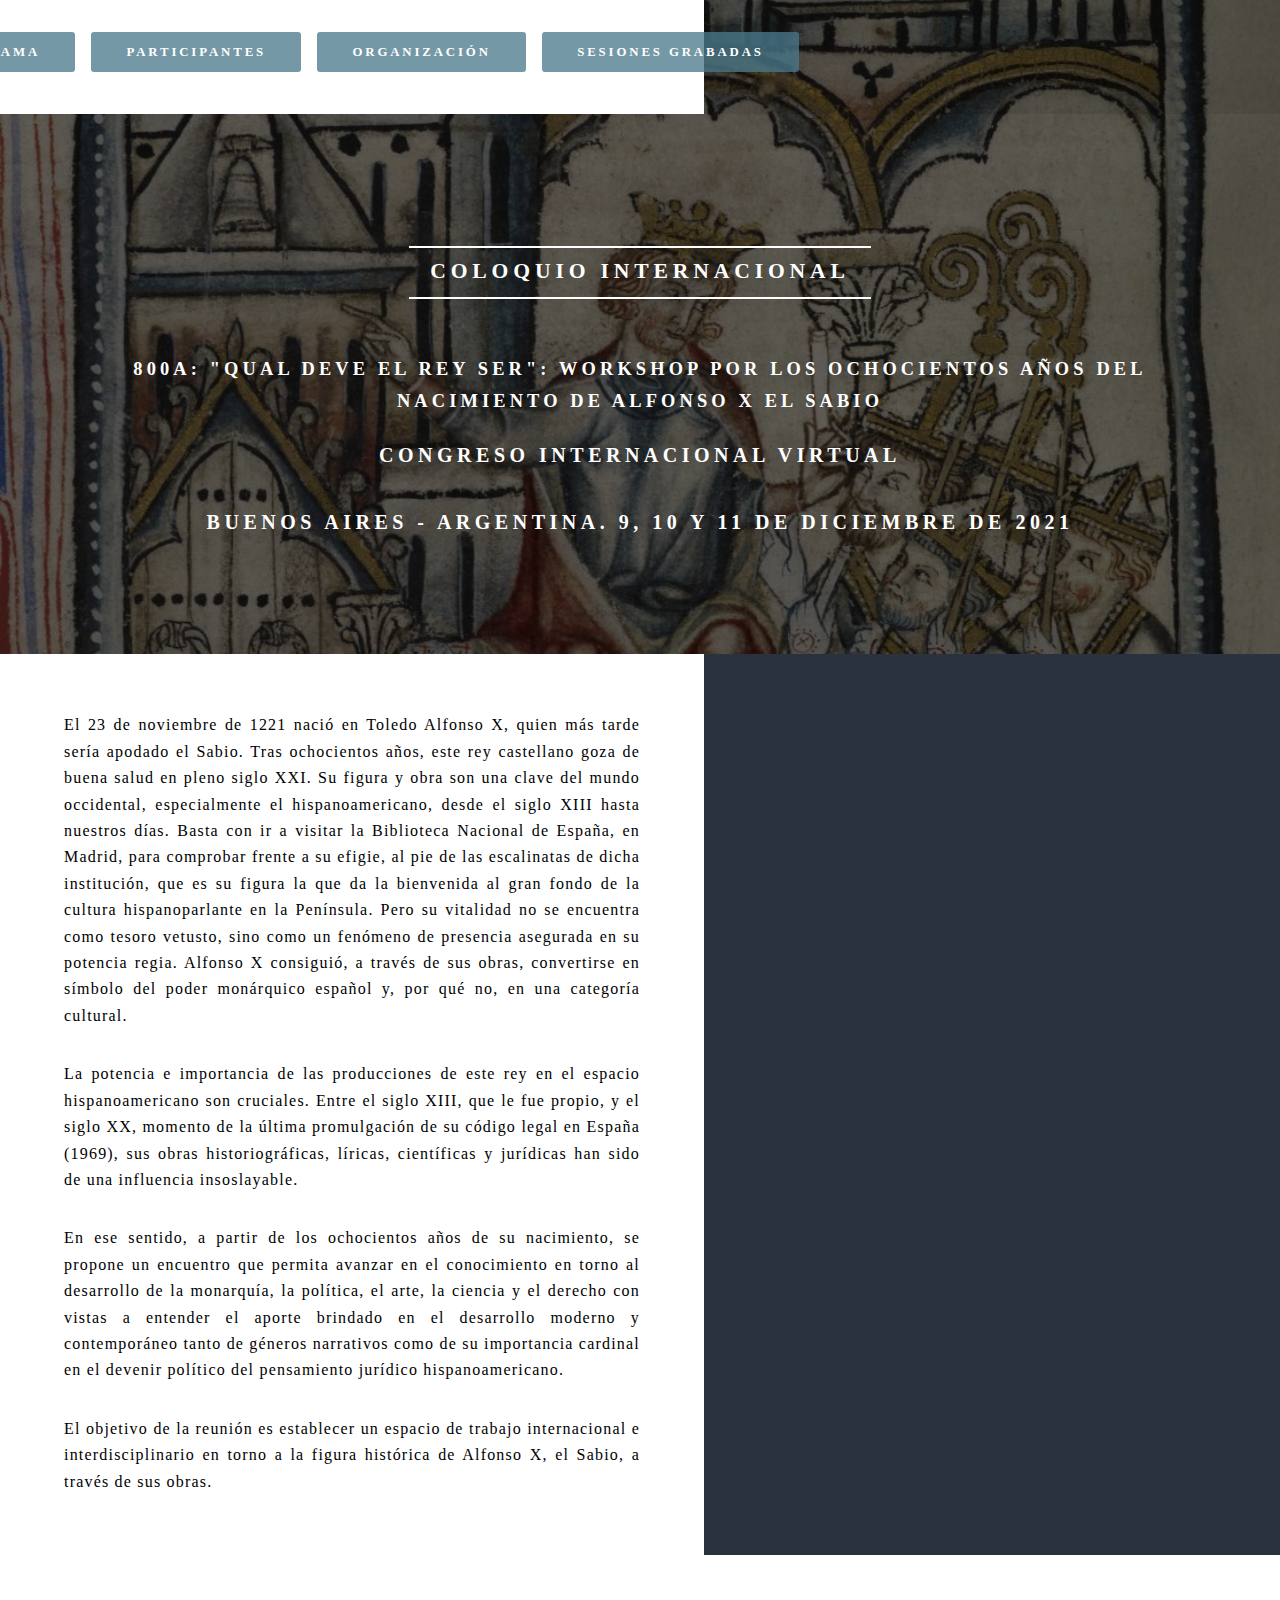
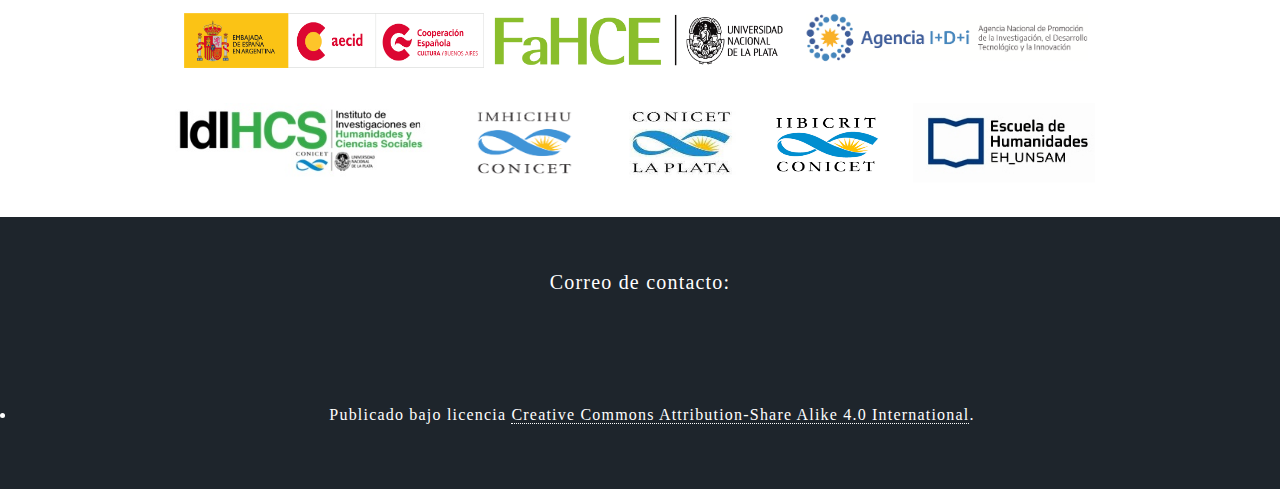
==== commit 7a9e0860: "Updates" ====
--- a/index.html
+++ b/index.html
@@ -1,5 +1,5 @@
-<!DOCTYPE html><html lang="en"><head><meta charSet="utf-8"/><meta http-equiv="x-ua-compatible" content="ie=edge"/><meta name="viewport" content="width=device-width, initial-scale=1, shrink-to-fit=no"/><style data-href="/styles.5a0849310128007bc3c4.css" id="gatsby-global-css">@import url(https://fonts.googleapis.com/css?family=Open+Sans:400,400italic,600,600italic,800,800italic);
+<!DOCTYPE html><html lang="en"><head><meta charSet="utf-8"/><meta http-equiv="x-ua-compatible" content="ie=edge"/><meta name="viewport" content="width=device-width, initial-scale=1, shrink-to-fit=no"/><style data-href="/styles.97d621b265505ae1a3a2.css" id="gatsby-global-css">@import url(https://fonts.googleapis.com/css?family=Open+Sans:400,400italic,600,600italic,800,800italic);
 /*!
  * Font Awesome Free 5.9.0 by @fontawesome - https://fontawesome.com
  * License - https://fontawesome.com/license/free (Icons: CC BY 4.0, Fonts: SIL OFL 1.1, Code: MIT License)
- */.fa,.fab,.fal,.far,.fas{-moz-osx-font-smoothing:grayscale;-webkit-font-smoothing:antialiased;display:inline-block;font-style:normal;font-variant:normal;text-rendering:auto;line-height:1}.fa-lg{font-size:1.33333em;line-height:.75em;vertical-align:-.0667em}.fa-xs{font-size:.75em}.fa-sm{font-size:.875em}.fa-1x{font-size:1em}.fa-2x{font-size:2em}.fa-3x{font-size:3em}.fa-4x{font-size:4em}.fa-5x{font-size:5em}.fa-6x{font-size:6em}.fa-7x{font-size:7em}.fa-8x{font-size:8em}.fa-9x{font-size:9em}.fa-10x{font-size:10em}.fa-fw{text-align:center;width:1.25em}.fa-ul{list-style-type:none;margin-left:2.5em;padding-left:0}.fa-ul>li{position:relative}.fa-li{left:-2em;position:absolute;text-align:center;width:2em;line-height:inherit}.fa-border{border:.08em solid #eee;border-radius:.1em;padding:.2em .25em .15em}.fa-pull-left{float:left}.fa-pull-right{float:right}.fa.fa-pull-left,.fab.fa-pull-left,.fal.fa-pull-left,.far.fa-pull-left,.fas.fa-pull-left{margin-right:.3em}.fa.fa-pull-right,.fab.fa-pull-right,.fal.fa-pull-right,.far.fa-pull-right,.fas.fa-pull-right{margin-left:.3em}.fa-spin{-webkit-animation:fa-spin 2s linear infinite;animation:fa-spin 2s linear infinite}.fa-pulse{-webkit-animation:fa-spin 1s steps(8) infinite;animation:fa-spin 1s steps(8) infinite}@-webkit-keyframes fa-spin{0%{-webkit-transform:rotate(0deg);transform:rotate(0deg)}to{-webkit-transform:rotate(1turn);transform:rotate(1turn)}}@keyframes fa-spin{0%{-webkit-transform:rotate(0deg);transform:rotate(0deg)}to{-webkit-transform:rotate(1turn);transform:rotate(1turn)}}.fa-rotate-90{-ms-filter:"progid:DXImageTransform.Microsoft.BasicImage(rotation=1)";-webkit-transform:rotate(90deg);transform:rotate(90deg)}.fa-rotate-180{-ms-filter:"progid:DXImageTransform.Microsoft.BasicImage(rotation=2)";-webkit-transform:rotate(180deg);transform:rotate(180deg)}.fa-rotate-270{-ms-filter:"progid:DXImageTransform.Microsoft.BasicImage(rotation=3)";-webkit-transform:rotate(270deg);transform:rotate(270deg)}.fa-flip-horizontal{-ms-filter:"progid:DXImageTransform.Microsoft.BasicImage(rotation=0, mirror=1)";-webkit-transform:scaleX(-1);transform:scaleX(-1)}.fa-flip-vertical{-webkit-transform:scaleY(-1);transform:scaleY(-1)}.fa-flip-both,.fa-flip-horizontal.fa-flip-vertical,.fa-flip-vertical{-ms-filter:"progid:DXImageTransform.Microsoft.BasicImage(rotation=2, mirror=1)"}.fa-flip-both,.fa-flip-horizontal.fa-flip-vertical{-webkit-transform:scale(-1);transform:scale(-1)}:root .fa-flip-both,:root .fa-flip-horizontal,:root .fa-flip-vertical,:root .fa-rotate-90,:root .fa-rotate-180,:root .fa-rotate-270{-webkit-filter:none;filter:none}.fa-stack{display:inline-block;height:2em;line-height:2em;position:relative;vertical-align:middle;width:2.5em}.fa-stack-1x,.fa-stack-2x{left:0;position:absolute;text-align:center;width:100%}.fa-stack-1x{line-height:inherit}.fa-stack-2x{font-size:2em}.fa-inverse{color:#fff}.fa-500px:before{content:"\F26E"}.fa-accessible-icon:before{content:"\F368"}.fa-accusoft:before{content:"\F369"}.fa-acquisitions-incorporated:before{content:"\F6AF"}.fa-ad:before{content:"\F641"}.fa-address-book:before{content:"\F2B9"}.fa-address-card:before{content:"\F2BB"}.fa-adjust:before{content:"\F042"}.fa-adn:before{content:"\F170"}.fa-adobe:before{content:"\F778"}.fa-adversal:before{content:"\F36A"}.fa-affiliatetheme:before{content:"\F36B"}.fa-air-freshener:before{content:"\F5D0"}.fa-airbnb:before{content:"\F834"}.fa-algolia:before{content:"\F36C"}.fa-align-center:before{content:"\F037"}.fa-align-justify:before{content:"\F039"}.fa-align-left:before{content:"\F036"}.fa-align-right:before{content:"\F038"}.fa-alipay:before{content:"\F642"}.fa-allergies:before{content:"\F461"}.fa-amazon:before{content:"\F270"}.fa-amazon-pay:before{content:"\F42C"}.fa-ambulance:before{content:"\F0F9"}.fa-american-sign-language-interpreting:before{content:"\F2A3"}.fa-amilia:before{content:"\F36D"}.fa-anchor:before{content:"\F13D"}.fa-android:before{content:"\F17B"}.fa-angellist:before{content:"\F209"}.fa-angle-double-down:before{content:"\F103"}.fa-angle-double-left:before{content:"\F100"}.fa-angle-double-right:before{content:"\F101"}.fa-angle-double-up:before{content:"\F102"}.fa-angle-down:before{content:"\F107"}.fa-angle-left:before{content:"\F104"}.fa-angle-right:before{content:"\F105"}.fa-angle-up:before{content:"\F106"}.fa-angry:before{content:"\F556"}.fa-angrycreative:before{content:"\F36E"}.fa-angular:before{content:"\F420"}.fa-ankh:before{content:"\F644"}.fa-app-store:before{content:"\F36F"}.fa-app-store-ios:before{content:"\F370"}.fa-apper:before{content:"\F371"}.fa-apple:before{content:"\F179"}.fa-apple-alt:before{content:"\F5D1"}.fa-apple-pay:before{content:"\F415"}.fa-archive:before{content:"\F187"}.fa-archway:before{content:"\F557"}.fa-arrow-alt-circle-down:before{content:"\F358"}.fa-arrow-alt-circle-left:before{content:"\F359"}.fa-arrow-alt-circle-right:before{content:"\F35A"}.fa-arrow-alt-circle-up:before{content:"\F35B"}.fa-arrow-circle-down:before{content:"\F0AB"}.fa-arrow-circle-left:before{content:"\F0A8"}.fa-arrow-circle-right:before{content:"\F0A9"}.fa-arrow-circle-up:before{content:"\F0AA"}.fa-arrow-down:before{content:"\F063"}.fa-arrow-left:before{content:"\F060"}.fa-arrow-right:before{content:"\F061"}.fa-arrow-up:before{content:"\F062"}.fa-arrows-alt:before{content:"\F0B2"}.fa-arrows-alt-h:before{content:"\F337"}.fa-arrows-alt-v:before{content:"\F338"}.fa-artstation:before{content:"\F77A"}.fa-assistive-listening-systems:before{content:"\F2A2"}.fa-asterisk:before{content:"\F069"}.fa-asymmetrik:before{content:"\F372"}.fa-at:before{content:"\F1FA"}.fa-atlas:before{content:"\F558"}.fa-atlassian:before{content:"\F77B"}.fa-atom:before{content:"\F5D2"}.fa-audible:before{content:"\F373"}.fa-audio-description:before{content:"\F29E"}.fa-autoprefixer:before{content:"\F41C"}.fa-avianex:before{content:"\F374"}.fa-aviato:before{content:"\F421"}.fa-award:before{content:"\F559"}.fa-aws:before{content:"\F375"}.fa-baby:before{content:"\F77C"}.fa-baby-carriage:before{content:"\F77D"}.fa-backspace:before{content:"\F55A"}.fa-backward:before{content:"\F04A"}.fa-bacon:before{content:"\F7E5"}.fa-balance-scale:before{content:"\F24E"}.fa-balance-scale-left:before{content:"\F515"}.fa-balance-scale-right:before{content:"\F516"}.fa-ban:before{content:"\F05E"}.fa-band-aid:before{content:"\F462"}.fa-bandcamp:before{content:"\F2D5"}.fa-barcode:before{content:"\F02A"}.fa-bars:before{content:"\F0C9"}.fa-baseball-ball:before{content:"\F433"}.fa-basketball-ball:before{content:"\F434"}.fa-bath:before{content:"\F2CD"}.fa-battery-empty:before{content:"\F244"}.fa-battery-full:before{content:"\F240"}.fa-battery-half:before{content:"\F242"}.fa-battery-quarter:before{content:"\F243"}.fa-battery-three-quarters:before{content:"\F241"}.fa-battle-net:before{content:"\F835"}.fa-bed:before{content:"\F236"}.fa-beer:before{content:"\F0FC"}.fa-behance:before{content:"\F1B4"}.fa-behance-square:before{content:"\F1B5"}.fa-bell:before{content:"\F0F3"}.fa-bell-slash:before{content:"\F1F6"}.fa-bezier-curve:before{content:"\F55B"}.fa-bible:before{content:"\F647"}.fa-bicycle:before{content:"\F206"}.fa-biking:before{content:"\F84A"}.fa-bimobject:before{content:"\F378"}.fa-binoculars:before{content:"\F1E5"}.fa-biohazard:before{content:"\F780"}.fa-birthday-cake:before{content:"\F1FD"}.fa-bitbucket:before{content:"\F171"}.fa-bitcoin:before{content:"\F379"}.fa-bity:before{content:"\F37A"}.fa-black-tie:before{content:"\F27E"}.fa-blackberry:before{content:"\F37B"}.fa-blender:before{content:"\F517"}.fa-blender-phone:before{content:"\F6B6"}.fa-blind:before{content:"\F29D"}.fa-blog:before{content:"\F781"}.fa-blogger:before{content:"\F37C"}.fa-blogger-b:before{content:"\F37D"}.fa-bluetooth:before{content:"\F293"}.fa-bluetooth-b:before{content:"\F294"}.fa-bold:before{content:"\F032"}.fa-bolt:before{content:"\F0E7"}.fa-bomb:before{content:"\F1E2"}.fa-bone:before{content:"\F5D7"}.fa-bong:before{content:"\F55C"}.fa-book:before{content:"\F02D"}.fa-book-dead:before{content:"\F6B7"}.fa-book-medical:before{content:"\F7E6"}.fa-book-open:before{content:"\F518"}.fa-book-reader:before{content:"\F5DA"}.fa-bookmark:before{content:"\F02E"}.fa-bootstrap:before{content:"\F836"}.fa-border-all:before{content:"\F84C"}.fa-border-none:before{content:"\F850"}.fa-border-style:before{content:"\F853"}.fa-bowling-ball:before{content:"\F436"}.fa-box:before{content:"\F466"}.fa-box-open:before{content:"\F49E"}.fa-boxes:before{content:"\F468"}.fa-braille:before{content:"\F2A1"}.fa-brain:before{content:"\F5DC"}.fa-bread-slice:before{content:"\F7EC"}.fa-briefcase:before{content:"\F0B1"}.fa-briefcase-medical:before{content:"\F469"}.fa-broadcast-tower:before{content:"\F519"}.fa-broom:before{content:"\F51A"}.fa-brush:before{content:"\F55D"}.fa-btc:before{content:"\F15A"}.fa-buffer:before{content:"\F837"}.fa-bug:before{content:"\F188"}.fa-building:before{content:"\F1AD"}.fa-bullhorn:before{content:"\F0A1"}.fa-bullseye:before{content:"\F140"}.fa-burn:before{content:"\F46A"}.fa-buromobelexperte:before{content:"\F37F"}.fa-bus:before{content:"\F207"}.fa-bus-alt:before{content:"\F55E"}.fa-business-time:before{content:"\F64A"}.fa-buysellads:before{content:"\F20D"}.fa-calculator:before{content:"\F1EC"}.fa-calendar:before{content:"\F133"}.fa-calendar-alt:before{content:"\F073"}.fa-calendar-check:before{content:"\F274"}.fa-calendar-day:before{content:"\F783"}.fa-calendar-minus:before{content:"\F272"}.fa-calendar-plus:before{content:"\F271"}.fa-calendar-times:before{content:"\F273"}.fa-calendar-week:before{content:"\F784"}.fa-camera:before{content:"\F030"}.fa-camera-retro:before{content:"\F083"}.fa-campground:before{content:"\F6BB"}.fa-canadian-maple-leaf:before{content:"\F785"}.fa-candy-cane:before{content:"\F786"}.fa-cannabis:before{content:"\F55F"}.fa-capsules:before{content:"\F46B"}.fa-car:before{content:"\F1B9"}.fa-car-alt:before{content:"\F5DE"}.fa-car-battery:before{content:"\F5DF"}.fa-car-crash:before{content:"\F5E1"}.fa-car-side:before{content:"\F5E4"}.fa-caret-down:before{content:"\F0D7"}.fa-caret-left:before{content:"\F0D9"}.fa-caret-right:before{content:"\F0DA"}.fa-caret-square-down:before{content:"\F150"}.fa-caret-square-left:before{content:"\F191"}.fa-caret-square-right:before{content:"\F152"}.fa-caret-square-up:before{content:"\F151"}.fa-caret-up:before{content:"\F0D8"}.fa-carrot:before{content:"\F787"}.fa-cart-arrow-down:before{content:"\F218"}.fa-cart-plus:before{content:"\F217"}.fa-cash-register:before{content:"\F788"}.fa-cat:before{content:"\F6BE"}.fa-cc-amazon-pay:before{content:"\F42D"}.fa-cc-amex:before{content:"\F1F3"}.fa-cc-apple-pay:before{content:"\F416"}.fa-cc-diners-club:before{content:"\F24C"}.fa-cc-discover:before{content:"\F1F2"}.fa-cc-jcb:before{content:"\F24B"}.fa-cc-mastercard:before{content:"\F1F1"}.fa-cc-paypal:before{content:"\F1F4"}.fa-cc-stripe:before{content:"\F1F5"}.fa-cc-visa:before{content:"\F1F0"}.fa-centercode:before{content:"\F380"}.fa-centos:before{content:"\F789"}.fa-certificate:before{content:"\F0A3"}.fa-chair:before{content:"\F6C0"}.fa-chalkboard:before{content:"\F51B"}.fa-chalkboard-teacher:before{content:"\F51C"}.fa-charging-station:before{content:"\F5E7"}.fa-chart-area:before{content:"\F1FE"}.fa-chart-bar:before{content:"\F080"}.fa-chart-line:before{content:"\F201"}.fa-chart-pie:before{content:"\F200"}.fa-check:before{content:"\F00C"}.fa-check-circle:before{content:"\F058"}.fa-check-double:before{content:"\F560"}.fa-check-square:before{content:"\F14A"}.fa-cheese:before{content:"\F7EF"}.fa-chess:before{content:"\F439"}.fa-chess-bishop:before{content:"\F43A"}.fa-chess-board:before{content:"\F43C"}.fa-chess-king:before{content:"\F43F"}.fa-chess-knight:before{content:"\F441"}.fa-chess-pawn:before{content:"\F443"}.fa-chess-queen:before{content:"\F445"}.fa-chess-rook:before{content:"\F447"}.fa-chevron-circle-down:before{content:"\F13A"}.fa-chevron-circle-left:before{content:"\F137"}.fa-chevron-circle-right:before{content:"\F138"}.fa-chevron-circle-up:before{content:"\F139"}.fa-chevron-down:before{content:"\F078"}.fa-chevron-left:before{content:"\F053"}.fa-chevron-right:before{content:"\F054"}.fa-chevron-up:before{content:"\F077"}.fa-child:before{content:"\F1AE"}.fa-chrome:before{content:"\F268"}.fa-chromecast:before{content:"\F838"}.fa-church:before{content:"\F51D"}.fa-circle:before{content:"\F111"}.fa-circle-notch:before{content:"\F1CE"}.fa-city:before{content:"\F64F"}.fa-clinic-medical:before{content:"\F7F2"}.fa-clipboard:before{content:"\F328"}.fa-clipboard-check:before{content:"\F46C"}.fa-clipboard-list:before{content:"\F46D"}.fa-clock:before{content:"\F017"}.fa-clone:before{content:"\F24D"}.fa-closed-captioning:before{content:"\F20A"}.fa-cloud:before{content:"\F0C2"}.fa-cloud-download-alt:before{content:"\F381"}.fa-cloud-meatball:before{content:"\F73B"}.fa-cloud-moon:before{content:"\F6C3"}.fa-cloud-moon-rain:before{content:"\F73C"}.fa-cloud-rain:before{content:"\F73D"}.fa-cloud-showers-heavy:before{content:"\F740"}.fa-cloud-sun:before{content:"\F6C4"}.fa-cloud-sun-rain:before{content:"\F743"}.fa-cloud-upload-alt:before{content:"\F382"}.fa-cloudscale:before{content:"\F383"}.fa-cloudsmith:before{content:"\F384"}.fa-cloudversify:before{content:"\F385"}.fa-cocktail:before{content:"\F561"}.fa-code:before{content:"\F121"}.fa-code-branch:before{content:"\F126"}.fa-codepen:before{content:"\F1CB"}.fa-codiepie:before{content:"\F284"}.fa-coffee:before{content:"\F0F4"}.fa-cog:before{content:"\F013"}.fa-cogs:before{content:"\F085"}.fa-coins:before{content:"\F51E"}.fa-columns:before{content:"\F0DB"}.fa-comment:before{content:"\F075"}.fa-comment-alt:before{content:"\F27A"}.fa-comment-dollar:before{content:"\F651"}.fa-comment-dots:before{content:"\F4AD"}.fa-comment-medical:before{content:"\F7F5"}.fa-comment-slash:before{content:"\F4B3"}.fa-comments:before{content:"\F086"}.fa-comments-dollar:before{content:"\F653"}.fa-compact-disc:before{content:"\F51F"}.fa-compass:before{content:"\F14E"}.fa-compress:before{content:"\F066"}.fa-compress-arrows-alt:before{content:"\F78C"}.fa-concierge-bell:before{content:"\F562"}.fa-confluence:before{content:"\F78D"}.fa-connectdevelop:before{content:"\F20E"}.fa-contao:before{content:"\F26D"}.fa-cookie:before{content:"\F563"}.fa-cookie-bite:before{content:"\F564"}.fa-copy:before{content:"\F0C5"}.fa-copyright:before{content:"\F1F9"}.fa-couch:before{content:"\F4B8"}.fa-cpanel:before{content:"\F388"}.fa-creative-commons:before{content:"\F25E"}.fa-creative-commons-by:before{content:"\F4E7"}.fa-creative-commons-nc:before{content:"\F4E8"}.fa-creative-commons-nc-eu:before{content:"\F4E9"}.fa-creative-commons-nc-jp:before{content:"\F4EA"}.fa-creative-commons-nd:before{content:"\F4EB"}.fa-creative-commons-pd:before{content:"\F4EC"}.fa-creative-commons-pd-alt:before{content:"\F4ED"}.fa-creative-commons-remix:before{content:"\F4EE"}.fa-creative-commons-sa:before{content:"\F4EF"}.fa-creative-commons-sampling:before{content:"\F4F0"}.fa-creative-commons-sampling-plus:before{content:"\F4F1"}.fa-creative-commons-share:before{content:"\F4F2"}.fa-creative-commons-zero:before{content:"\F4F3"}.fa-credit-card:before{content:"\F09D"}.fa-critical-role:before{content:"\F6C9"}.fa-crop:before{content:"\F125"}.fa-crop-alt:before{content:"\F565"}.fa-cross:before{content:"\F654"}.fa-crosshairs:before{content:"\F05B"}.fa-crow:before{content:"\F520"}.fa-crown:before{content:"\F521"}.fa-crutch:before{content:"\F7F7"}.fa-css3:before{content:"\F13C"}.fa-css3-alt:before{content:"\F38B"}.fa-cube:before{content:"\F1B2"}.fa-cubes:before{content:"\F1B3"}.fa-cut:before{content:"\F0C4"}.fa-cuttlefish:before{content:"\F38C"}.fa-d-and-d:before{content:"\F38D"}.fa-d-and-d-beyond:before{content:"\F6CA"}.fa-dashcube:before{content:"\F210"}.fa-database:before{content:"\F1C0"}.fa-deaf:before{content:"\F2A4"}.fa-delicious:before{content:"\F1A5"}.fa-democrat:before{content:"\F747"}.fa-deploydog:before{content:"\F38E"}.fa-deskpro:before{content:"\F38F"}.fa-desktop:before{content:"\F108"}.fa-dev:before{content:"\F6CC"}.fa-deviantart:before{content:"\F1BD"}.fa-dharmachakra:before{content:"\F655"}.fa-dhl:before{content:"\F790"}.fa-diagnoses:before{content:"\F470"}.fa-diaspora:before{content:"\F791"}.fa-dice:before{content:"\F522"}.fa-dice-d20:before{content:"\F6CF"}.fa-dice-d6:before{content:"\F6D1"}.fa-dice-five:before{content:"\F523"}.fa-dice-four:before{content:"\F524"}.fa-dice-one:before{content:"\F525"}.fa-dice-six:before{content:"\F526"}.fa-dice-three:before{content:"\F527"}.fa-dice-two:before{content:"\F528"}.fa-digg:before{content:"\F1A6"}.fa-digital-ocean:before{content:"\F391"}.fa-digital-tachograph:before{content:"\F566"}.fa-directions:before{content:"\F5EB"}.fa-discord:before{content:"\F392"}.fa-discourse:before{content:"\F393"}.fa-divide:before{content:"\F529"}.fa-dizzy:before{content:"\F567"}.fa-dna:before{content:"\F471"}.fa-dochub:before{content:"\F394"}.fa-docker:before{content:"\F395"}.fa-dog:before{content:"\F6D3"}.fa-dollar-sign:before{content:"\F155"}.fa-dolly:before{content:"\F472"}.fa-dolly-flatbed:before{content:"\F474"}.fa-donate:before{content:"\F4B9"}.fa-door-closed:before{content:"\F52A"}.fa-door-open:before{content:"\F52B"}.fa-dot-circle:before{content:"\F192"}.fa-dove:before{content:"\F4BA"}.fa-download:before{content:"\F019"}.fa-draft2digital:before{content:"\F396"}.fa-drafting-compass:before{content:"\F568"}.fa-dragon:before{content:"\F6D5"}.fa-draw-polygon:before{content:"\F5EE"}.fa-dribbble:before{content:"\F17D"}.fa-dribbble-square:before{content:"\F397"}.fa-dropbox:before{content:"\F16B"}.fa-drum:before{content:"\F569"}.fa-drum-steelpan:before{content:"\F56A"}.fa-drumstick-bite:before{content:"\F6D7"}.fa-drupal:before{content:"\F1A9"}.fa-dumbbell:before{content:"\F44B"}.fa-dumpster:before{content:"\F793"}.fa-dumpster-fire:before{content:"\F794"}.fa-dungeon:before{content:"\F6D9"}.fa-dyalog:before{content:"\F399"}.fa-earlybirds:before{content:"\F39A"}.fa-ebay:before{content:"\F4F4"}.fa-edge:before{content:"\F282"}.fa-edit:before{content:"\F044"}.fa-egg:before{content:"\F7FB"}.fa-eject:before{content:"\F052"}.fa-elementor:before{content:"\F430"}.fa-ellipsis-h:before{content:"\F141"}.fa-ellipsis-v:before{content:"\F142"}.fa-ello:before{content:"\F5F1"}.fa-ember:before{content:"\F423"}.fa-empire:before{content:"\F1D1"}.fa-envelope:before{content:"\F0E0"}.fa-envelope-open:before{content:"\F2B6"}.fa-envelope-open-text:before{content:"\F658"}.fa-envelope-square:before{content:"\F199"}.fa-envira:before{content:"\F299"}.fa-equals:before{content:"\F52C"}.fa-eraser:before{content:"\F12D"}.fa-erlang:before{content:"\F39D"}.fa-ethereum:before{content:"\F42E"}.fa-ethernet:before{content:"\F796"}.fa-etsy:before{content:"\F2D7"}.fa-euro-sign:before{content:"\F153"}.fa-evernote:before{content:"\F839"}.fa-exchange-alt:before{content:"\F362"}.fa-exclamation:before{content:"\F12A"}.fa-exclamation-circle:before{content:"\F06A"}.fa-exclamation-triangle:before{content:"\F071"}.fa-expand:before{content:"\F065"}.fa-expand-arrows-alt:before{content:"\F31E"}.fa-expeditedssl:before{content:"\F23E"}.fa-external-link-alt:before{content:"\F35D"}.fa-external-link-square-alt:before{content:"\F360"}.fa-eye:before{content:"\F06E"}.fa-eye-dropper:before{content:"\F1FB"}.fa-eye-slash:before{content:"\F070"}.fa-facebook:before{content:"\F09A"}.fa-facebook-f:before{content:"\F39E"}.fa-facebook-messenger:before{content:"\F39F"}.fa-facebook-square:before{content:"\F082"}.fa-fan:before{content:"\F863"}.fa-fantasy-flight-games:before{content:"\F6DC"}.fa-fast-backward:before{content:"\F049"}.fa-fast-forward:before{content:"\F050"}.fa-fax:before{content:"\F1AC"}.fa-feather:before{content:"\F52D"}.fa-feather-alt:before{content:"\F56B"}.fa-fedex:before{content:"\F797"}.fa-fedora:before{content:"\F798"}.fa-female:before{content:"\F182"}.fa-fighter-jet:before{content:"\F0FB"}.fa-figma:before{content:"\F799"}.fa-file:before{content:"\F15B"}.fa-file-alt:before{content:"\F15C"}.fa-file-archive:before{content:"\F1C6"}.fa-file-audio:before{content:"\F1C7"}.fa-file-code:before{content:"\F1C9"}.fa-file-contract:before{content:"\F56C"}.fa-file-csv:before{content:"\F6DD"}.fa-file-download:before{content:"\F56D"}.fa-file-excel:before{content:"\F1C3"}.fa-file-export:before{content:"\F56E"}.fa-file-image:before{content:"\F1C5"}.fa-file-import:before{content:"\F56F"}.fa-file-invoice:before{content:"\F570"}.fa-file-invoice-dollar:before{content:"\F571"}.fa-file-medical:before{content:"\F477"}.fa-file-medical-alt:before{content:"\F478"}.fa-file-pdf:before{content:"\F1C1"}.fa-file-powerpoint:before{content:"\F1C4"}.fa-file-prescription:before{content:"\F572"}.fa-file-signature:before{content:"\F573"}.fa-file-upload:before{content:"\F574"}.fa-file-video:before{content:"\F1C8"}.fa-file-word:before{content:"\F1C2"}.fa-fill:before{content:"\F575"}.fa-fill-drip:before{content:"\F576"}.fa-film:before{content:"\F008"}.fa-filter:before{content:"\F0B0"}.fa-fingerprint:before{content:"\F577"}.fa-fire:before{content:"\F06D"}.fa-fire-alt:before{content:"\F7E4"}.fa-fire-extinguisher:before{content:"\F134"}.fa-firefox:before{content:"\F269"}.fa-first-aid:before{content:"\F479"}.fa-first-order:before{content:"\F2B0"}.fa-first-order-alt:before{content:"\F50A"}.fa-firstdraft:before{content:"\F3A1"}.fa-fish:before{content:"\F578"}.fa-fist-raised:before{content:"\F6DE"}.fa-flag:before{content:"\F024"}.fa-flag-checkered:before{content:"\F11E"}.fa-flag-usa:before{content:"\F74D"}.fa-flask:before{content:"\F0C3"}.fa-flickr:before{content:"\F16E"}.fa-flipboard:before{content:"\F44D"}.fa-flushed:before{content:"\F579"}.fa-fly:before{content:"\F417"}.fa-folder:before{content:"\F07B"}.fa-folder-minus:before{content:"\F65D"}.fa-folder-open:before{content:"\F07C"}.fa-folder-plus:before{content:"\F65E"}.fa-font:before{content:"\F031"}.fa-font-awesome:before{content:"\F2B4"}.fa-font-awesome-alt:before{content:"\F35C"}.fa-font-awesome-flag:before{content:"\F425"}.fa-font-awesome-logo-full:before{content:"\F4E6"}.fa-fonticons:before{content:"\F280"}.fa-fonticons-fi:before{content:"\F3A2"}.fa-football-ball:before{content:"\F44E"}.fa-fort-awesome:before{content:"\F286"}.fa-fort-awesome-alt:before{content:"\F3A3"}.fa-forumbee:before{content:"\F211"}.fa-forward:before{content:"\F04E"}.fa-foursquare:before{content:"\F180"}.fa-free-code-camp:before{content:"\F2C5"}.fa-freebsd:before{content:"\F3A4"}.fa-frog:before{content:"\F52E"}.fa-frown:before{content:"\F119"}.fa-frown-open:before{content:"\F57A"}.fa-fulcrum:before{content:"\F50B"}.fa-funnel-dollar:before{content:"\F662"}.fa-futbol:before{content:"\F1E3"}.fa-galactic-republic:before{content:"\F50C"}.fa-galactic-senate:before{content:"\F50D"}.fa-gamepad:before{content:"\F11B"}.fa-gas-pump:before{content:"\F52F"}.fa-gavel:before{content:"\F0E3"}.fa-gem:before{content:"\F3A5"}.fa-genderless:before{content:"\F22D"}.fa-get-pocket:before{content:"\F265"}.fa-gg:before{content:"\F260"}.fa-gg-circle:before{content:"\F261"}.fa-ghost:before{content:"\F6E2"}.fa-gift:before{content:"\F06B"}.fa-gifts:before{content:"\F79C"}.fa-git:before{content:"\F1D3"}.fa-git-alt:before{content:"\F841"}.fa-git-square:before{content:"\F1D2"}.fa-github:before{content:"\F09B"}.fa-github-alt:before{content:"\F113"}.fa-github-square:before{content:"\F092"}.fa-gitkraken:before{content:"\F3A6"}.fa-gitlab:before{content:"\F296"}.fa-gitter:before{content:"\F426"}.fa-glass-cheers:before{content:"\F79F"}.fa-glass-martini:before{content:"\F000"}.fa-glass-martini-alt:before{content:"\F57B"}.fa-glass-whiskey:before{content:"\F7A0"}.fa-glasses:before{content:"\F530"}.fa-glide:before{content:"\F2A5"}.fa-glide-g:before{content:"\F2A6"}.fa-globe:before{content:"\F0AC"}.fa-globe-africa:before{content:"\F57C"}.fa-globe-americas:before{content:"\F57D"}.fa-globe-asia:before{content:"\F57E"}.fa-globe-europe:before{content:"\F7A2"}.fa-gofore:before{content:"\F3A7"}.fa-golf-ball:before{content:"\F450"}.fa-goodreads:before{content:"\F3A8"}.fa-goodreads-g:before{content:"\F3A9"}.fa-google:before{content:"\F1A0"}.fa-google-drive:before{content:"\F3AA"}.fa-google-play:before{content:"\F3AB"}.fa-google-plus:before{content:"\F2B3"}.fa-google-plus-g:before{content:"\F0D5"}.fa-google-plus-square:before{content:"\F0D4"}.fa-google-wallet:before{content:"\F1EE"}.fa-gopuram:before{content:"\F664"}.fa-graduation-cap:before{content:"\F19D"}.fa-gratipay:before{content:"\F184"}.fa-grav:before{content:"\F2D6"}.fa-greater-than:before{content:"\F531"}.fa-greater-than-equal:before{content:"\F532"}.fa-grimace:before{content:"\F57F"}.fa-grin:before{content:"\F580"}.fa-grin-alt:before{content:"\F581"}.fa-grin-beam:before{content:"\F582"}.fa-grin-beam-sweat:before{content:"\F583"}.fa-grin-hearts:before{content:"\F584"}.fa-grin-squint:before{content:"\F585"}.fa-grin-squint-tears:before{content:"\F586"}.fa-grin-stars:before{content:"\F587"}.fa-grin-tears:before{content:"\F588"}.fa-grin-tongue:before{content:"\F589"}.fa-grin-tongue-squint:before{content:"\F58A"}.fa-grin-tongue-wink:before{content:"\F58B"}.fa-grin-wink:before{content:"\F58C"}.fa-grip-horizontal:before{content:"\F58D"}.fa-grip-lines:before{content:"\F7A4"}.fa-grip-lines-vertical:before{content:"\F7A5"}.fa-grip-vertical:before{content:"\F58E"}.fa-gripfire:before{content:"\F3AC"}.fa-grunt:before{content:"\F3AD"}.fa-guitar:before{content:"\F7A6"}.fa-gulp:before{content:"\F3AE"}.fa-h-square:before{content:"\F0FD"}.fa-hacker-news:before{content:"\F1D4"}.fa-hacker-news-square:before{content:"\F3AF"}.fa-hackerrank:before{content:"\F5F7"}.fa-hamburger:before{content:"\F805"}.fa-hammer:before{content:"\F6E3"}.fa-hamsa:before{content:"\F665"}.fa-hand-holding:before{content:"\F4BD"}.fa-hand-holding-heart:before{content:"\F4BE"}.fa-hand-holding-usd:before{content:"\F4C0"}.fa-hand-lizard:before{content:"\F258"}.fa-hand-middle-finger:before{content:"\F806"}.fa-hand-paper:before{content:"\F256"}.fa-hand-peace:before{content:"\F25B"}.fa-hand-point-down:before{content:"\F0A7"}.fa-hand-point-left:before{content:"\F0A5"}.fa-hand-point-right:before{content:"\F0A4"}.fa-hand-point-up:before{content:"\F0A6"}.fa-hand-pointer:before{content:"\F25A"}.fa-hand-rock:before{content:"\F255"}.fa-hand-scissors:before{content:"\F257"}.fa-hand-spock:before{content:"\F259"}.fa-hands:before{content:"\F4C2"}.fa-hands-helping:before{content:"\F4C4"}.fa-handshake:before{content:"\F2B5"}.fa-hanukiah:before{content:"\F6E6"}.fa-hard-hat:before{content:"\F807"}.fa-hashtag:before{content:"\F292"}.fa-hat-wizard:before{content:"\F6E8"}.fa-haykal:before{content:"\F666"}.fa-hdd:before{content:"\F0A0"}.fa-heading:before{content:"\F1DC"}.fa-headphones:before{content:"\F025"}.fa-headphones-alt:before{content:"\F58F"}.fa-headset:before{content:"\F590"}.fa-heart:before{content:"\F004"}.fa-heart-broken:before{content:"\F7A9"}.fa-heartbeat:before{content:"\F21E"}.fa-helicopter:before{content:"\F533"}.fa-highlighter:before{content:"\F591"}.fa-hiking:before{content:"\F6EC"}.fa-hippo:before{content:"\F6ED"}.fa-hips:before{content:"\F452"}.fa-hire-a-helper:before{content:"\F3B0"}.fa-history:before{content:"\F1DA"}.fa-hockey-puck:before{content:"\F453"}.fa-holly-berry:before{content:"\F7AA"}.fa-home:before{content:"\F015"}.fa-hooli:before{content:"\F427"}.fa-hornbill:before{content:"\F592"}.fa-horse:before{content:"\F6F0"}.fa-horse-head:before{content:"\F7AB"}.fa-hospital:before{content:"\F0F8"}.fa-hospital-alt:before{content:"\F47D"}.fa-hospital-symbol:before{content:"\F47E"}.fa-hot-tub:before{content:"\F593"}.fa-hotdog:before{content:"\F80F"}.fa-hotel:before{content:"\F594"}.fa-hotjar:before{content:"\F3B1"}.fa-hourglass:before{content:"\F254"}.fa-hourglass-end:before{content:"\F253"}.fa-hourglass-half:before{content:"\F252"}.fa-hourglass-start:before{content:"\F251"}.fa-house-damage:before{content:"\F6F1"}.fa-houzz:before{content:"\F27C"}.fa-hryvnia:before{content:"\F6F2"}.fa-html5:before{content:"\F13B"}.fa-hubspot:before{content:"\F3B2"}.fa-i-cursor:before{content:"\F246"}.fa-ice-cream:before{content:"\F810"}.fa-icicles:before{content:"\F7AD"}.fa-icons:before{content:"\F86D"}.fa-id-badge:before{content:"\F2C1"}.fa-id-card:before{content:"\F2C2"}.fa-id-card-alt:before{content:"\F47F"}.fa-igloo:before{content:"\F7AE"}.fa-image:before{content:"\F03E"}.fa-images:before{content:"\F302"}.fa-imdb:before{content:"\F2D8"}.fa-inbox:before{content:"\F01C"}.fa-indent:before{content:"\F03C"}.fa-industry:before{content:"\F275"}.fa-infinity:before{content:"\F534"}.fa-info:before{content:"\F129"}.fa-info-circle:before{content:"\F05A"}.fa-instagram:before{content:"\F16D"}.fa-intercom:before{content:"\F7AF"}.fa-internet-explorer:before{content:"\F26B"}.fa-invision:before{content:"\F7B0"}.fa-ioxhost:before{content:"\F208"}.fa-italic:before{content:"\F033"}.fa-itch-io:before{content:"\F83A"}.fa-itunes:before{content:"\F3B4"}.fa-itunes-note:before{content:"\F3B5"}.fa-java:before{content:"\F4E4"}.fa-jedi:before{content:"\F669"}.fa-jedi-order:before{content:"\F50E"}.fa-jenkins:before{content:"\F3B6"}.fa-jira:before{content:"\F7B1"}.fa-joget:before{content:"\F3B7"}.fa-joint:before{content:"\F595"}.fa-joomla:before{content:"\F1AA"}.fa-journal-whills:before{content:"\F66A"}.fa-js:before{content:"\F3B8"}.fa-js-square:before{content:"\F3B9"}.fa-jsfiddle:before{content:"\F1CC"}.fa-kaaba:before{content:"\F66B"}.fa-kaggle:before{content:"\F5FA"}.fa-key:before{content:"\F084"}.fa-keybase:before{content:"\F4F5"}.fa-keyboard:before{content:"\F11C"}.fa-keycdn:before{content:"\F3BA"}.fa-khanda:before{content:"\F66D"}.fa-kickstarter:before{content:"\F3BB"}.fa-kickstarter-k:before{content:"\F3BC"}.fa-kiss:before{content:"\F596"}.fa-kiss-beam:before{content:"\F597"}.fa-kiss-wink-heart:before{content:"\F598"}.fa-kiwi-bird:before{content:"\F535"}.fa-korvue:before{content:"\F42F"}.fa-landmark:before{content:"\F66F"}.fa-language:before{content:"\F1AB"}.fa-laptop:before{content:"\F109"}.fa-laptop-code:before{content:"\F5FC"}.fa-laptop-medical:before{content:"\F812"}.fa-laravel:before{content:"\F3BD"}.fa-lastfm:before{content:"\F202"}.fa-lastfm-square:before{content:"\F203"}.fa-laugh:before{content:"\F599"}.fa-laugh-beam:before{content:"\F59A"}.fa-laugh-squint:before{content:"\F59B"}.fa-laugh-wink:before{content:"\F59C"}.fa-layer-group:before{content:"\F5FD"}.fa-leaf:before{content:"\F06C"}.fa-leanpub:before{content:"\F212"}.fa-lemon:before{content:"\F094"}.fa-less:before{content:"\F41D"}.fa-less-than:before{content:"\F536"}.fa-less-than-equal:before{content:"\F537"}.fa-level-down-alt:before{content:"\F3BE"}.fa-level-up-alt:before{content:"\F3BF"}.fa-life-ring:before{content:"\F1CD"}.fa-lightbulb:before{content:"\F0EB"}.fa-line:before{content:"\F3C0"}.fa-link:before{content:"\F0C1"}.fa-linkedin:before{content:"\F08C"}.fa-linkedin-in:before{content:"\F0E1"}.fa-linode:before{content:"\F2B8"}.fa-linux:before{content:"\F17C"}.fa-lira-sign:before{content:"\F195"}.fa-list:before{content:"\F03A"}.fa-list-alt:before{content:"\F022"}.fa-list-ol:before{content:"\F0CB"}.fa-list-ul:before{content:"\F0CA"}.fa-location-arrow:before{content:"\F124"}.fa-lock:before{content:"\F023"}.fa-lock-open:before{content:"\F3C1"}.fa-long-arrow-alt-down:before{content:"\F309"}.fa-long-arrow-alt-left:before{content:"\F30A"}.fa-long-arrow-alt-right:before{content:"\F30B"}.fa-long-arrow-alt-up:before{content:"\F30C"}.fa-low-vision:before{content:"\F2A8"}.fa-luggage-cart:before{content:"\F59D"}.fa-lyft:before{content:"\F3C3"}.fa-magento:before{content:"\F3C4"}.fa-magic:before{content:"\F0D0"}.fa-magnet:before{content:"\F076"}.fa-mail-bulk:before{content:"\F674"}.fa-mailchimp:before{content:"\F59E"}.fa-male:before{content:"\F183"}.fa-mandalorian:before{content:"\F50F"}.fa-map:before{content:"\F279"}.fa-map-marked:before{content:"\F59F"}.fa-map-marked-alt:before{content:"\F5A0"}.fa-map-marker:before{content:"\F041"}.fa-map-marker-alt:before{content:"\F3C5"}.fa-map-pin:before{content:"\F276"}.fa-map-signs:before{content:"\F277"}.fa-markdown:before{content:"\F60F"}.fa-marker:before{content:"\F5A1"}.fa-mars:before{content:"\F222"}.fa-mars-double:before{content:"\F227"}.fa-mars-stroke:before{content:"\F229"}.fa-mars-stroke-h:before{content:"\F22B"}.fa-mars-stroke-v:before{content:"\F22A"}.fa-mask:before{content:"\F6FA"}.fa-mastodon:before{content:"\F4F6"}.fa-maxcdn:before{content:"\F136"}.fa-medal:before{content:"\F5A2"}.fa-medapps:before{content:"\F3C6"}.fa-medium:before{content:"\F23A"}.fa-medium-m:before{content:"\F3C7"}.fa-medkit:before{content:"\F0FA"}.fa-medrt:before{content:"\F3C8"}.fa-meetup:before{content:"\F2E0"}.fa-megaport:before{content:"\F5A3"}.fa-meh:before{content:"\F11A"}.fa-meh-blank:before{content:"\F5A4"}.fa-meh-rolling-eyes:before{content:"\F5A5"}.fa-memory:before{content:"\F538"}.fa-mendeley:before{content:"\F7B3"}.fa-menorah:before{content:"\F676"}.fa-mercury:before{content:"\F223"}.fa-meteor:before{content:"\F753"}.fa-microchip:before{content:"\F2DB"}.fa-microphone:before{content:"\F130"}.fa-microphone-alt:before{content:"\F3C9"}.fa-microphone-alt-slash:before{content:"\F539"}.fa-microphone-slash:before{content:"\F131"}.fa-microscope:before{content:"\F610"}.fa-microsoft:before{content:"\F3CA"}.fa-minus:before{content:"\F068"}.fa-minus-circle:before{content:"\F056"}.fa-minus-square:before{content:"\F146"}.fa-mitten:before{content:"\F7B5"}.fa-mix:before{content:"\F3CB"}.fa-mixcloud:before{content:"\F289"}.fa-mizuni:before{content:"\F3CC"}.fa-mobile:before{content:"\F10B"}.fa-mobile-alt:before{content:"\F3CD"}.fa-modx:before{content:"\F285"}.fa-monero:before{content:"\F3D0"}.fa-money-bill:before{content:"\F0D6"}.fa-money-bill-alt:before{content:"\F3D1"}.fa-money-bill-wave:before{content:"\F53A"}.fa-money-bill-wave-alt:before{content:"\F53B"}.fa-money-check:before{content:"\F53C"}.fa-money-check-alt:before{content:"\F53D"}.fa-monument:before{content:"\F5A6"}.fa-moon:before{content:"\F186"}.fa-mortar-pestle:before{content:"\F5A7"}.fa-mosque:before{content:"\F678"}.fa-motorcycle:before{content:"\F21C"}.fa-mountain:before{content:"\F6FC"}.fa-mouse-pointer:before{content:"\F245"}.fa-mug-hot:before{content:"\F7B6"}.fa-music:before{content:"\F001"}.fa-napster:before{content:"\F3D2"}.fa-neos:before{content:"\F612"}.fa-network-wired:before{content:"\F6FF"}.fa-neuter:before{content:"\F22C"}.fa-newspaper:before{content:"\F1EA"}.fa-nimblr:before{content:"\F5A8"}.fa-node:before{content:"\F419"}.fa-node-js:before{content:"\F3D3"}.fa-not-equal:before{content:"\F53E"}.fa-notes-medical:before{content:"\F481"}.fa-npm:before{content:"\F3D4"}.fa-ns8:before{content:"\F3D5"}.fa-nutritionix:before{content:"\F3D6"}.fa-object-group:before{content:"\F247"}.fa-object-ungroup:before{content:"\F248"}.fa-odnoklassniki:before{content:"\F263"}.fa-odnoklassniki-square:before{content:"\F264"}.fa-oil-can:before{content:"\F613"}.fa-old-republic:before{content:"\F510"}.fa-om:before{content:"\F679"}.fa-opencart:before{content:"\F23D"}.fa-openid:before{content:"\F19B"}.fa-opera:before{content:"\F26A"}.fa-optin-monster:before{content:"\F23C"}.fa-osi:before{content:"\F41A"}.fa-otter:before{content:"\F700"}.fa-outdent:before{content:"\F03B"}.fa-page4:before{content:"\F3D7"}.fa-pagelines:before{content:"\F18C"}.fa-pager:before{content:"\F815"}.fa-paint-brush:before{content:"\F1FC"}.fa-paint-roller:before{content:"\F5AA"}.fa-palette:before{content:"\F53F"}.fa-palfed:before{content:"\F3D8"}.fa-pallet:before{content:"\F482"}.fa-paper-plane:before{content:"\F1D8"}.fa-paperclip:before{content:"\F0C6"}.fa-parachute-box:before{content:"\F4CD"}.fa-paragraph:before{content:"\F1DD"}.fa-parking:before{content:"\F540"}.fa-passport:before{content:"\F5AB"}.fa-pastafarianism:before{content:"\F67B"}.fa-paste:before{content:"\F0EA"}.fa-patreon:before{content:"\F3D9"}.fa-pause:before{content:"\F04C"}.fa-pause-circle:before{content:"\F28B"}.fa-paw:before{content:"\F1B0"}.fa-paypal:before{content:"\F1ED"}.fa-peace:before{content:"\F67C"}.fa-pen:before{content:"\F304"}.fa-pen-alt:before{content:"\F305"}.fa-pen-fancy:before{content:"\F5AC"}.fa-pen-nib:before{content:"\F5AD"}.fa-pen-square:before{content:"\F14B"}.fa-pencil-alt:before{content:"\F303"}.fa-pencil-ruler:before{content:"\F5AE"}.fa-penny-arcade:before{content:"\F704"}.fa-people-carry:before{content:"\F4CE"}.fa-pepper-hot:before{content:"\F816"}.fa-percent:before{content:"\F295"}.fa-percentage:before{content:"\F541"}.fa-periscope:before{content:"\F3DA"}.fa-person-booth:before{content:"\F756"}.fa-phabricator:before{content:"\F3DB"}.fa-phoenix-framework:before{content:"\F3DC"}.fa-phoenix-squadron:before{content:"\F511"}.fa-phone:before{content:"\F095"}.fa-phone-alt:before{content:"\F879"}.fa-phone-slash:before{content:"\F3DD"}.fa-phone-square:before{content:"\F098"}.fa-phone-square-alt:before{content:"\F87B"}.fa-phone-volume:before{content:"\F2A0"}.fa-photo-video:before{content:"\F87C"}.fa-php:before{content:"\F457"}.fa-pied-piper:before{content:"\F2AE"}.fa-pied-piper-alt:before{content:"\F1A8"}.fa-pied-piper-hat:before{content:"\F4E5"}.fa-pied-piper-pp:before{content:"\F1A7"}.fa-piggy-bank:before{content:"\F4D3"}.fa-pills:before{content:"\F484"}.fa-pinterest:before{content:"\F0D2"}.fa-pinterest-p:before{content:"\F231"}.fa-pinterest-square:before{content:"\F0D3"}.fa-pizza-slice:before{content:"\F818"}.fa-place-of-worship:before{content:"\F67F"}.fa-plane:before{content:"\F072"}.fa-plane-arrival:before{content:"\F5AF"}.fa-plane-departure:before{content:"\F5B0"}.fa-play:before{content:"\F04B"}.fa-play-circle:before{content:"\F144"}.fa-playstation:before{content:"\F3DF"}.fa-plug:before{content:"\F1E6"}.fa-plus:before{content:"\F067"}.fa-plus-circle:before{content:"\F055"}.fa-plus-square:before{content:"\F0FE"}.fa-podcast:before{content:"\F2CE"}.fa-poll:before{content:"\F681"}.fa-poll-h:before{content:"\F682"}.fa-poo:before{content:"\F2FE"}.fa-poo-storm:before{content:"\F75A"}.fa-poop:before{content:"\F619"}.fa-portrait:before{content:"\F3E0"}.fa-pound-sign:before{content:"\F154"}.fa-power-off:before{content:"\F011"}.fa-pray:before{content:"\F683"}.fa-praying-hands:before{content:"\F684"}.fa-prescription:before{content:"\F5B1"}.fa-prescription-bottle:before{content:"\F485"}.fa-prescription-bottle-alt:before{content:"\F486"}.fa-print:before{content:"\F02F"}.fa-procedures:before{content:"\F487"}.fa-product-hunt:before{content:"\F288"}.fa-project-diagram:before{content:"\F542"}.fa-pushed:before{content:"\F3E1"}.fa-puzzle-piece:before{content:"\F12E"}.fa-python:before{content:"\F3E2"}.fa-qq:before{content:"\F1D6"}.fa-qrcode:before{content:"\F029"}.fa-question:before{content:"\F128"}.fa-question-circle:before{content:"\F059"}.fa-quidditch:before{content:"\F458"}.fa-quinscape:before{content:"\F459"}.fa-quora:before{content:"\F2C4"}.fa-quote-left:before{content:"\F10D"}.fa-quote-right:before{content:"\F10E"}.fa-quran:before{content:"\F687"}.fa-r-project:before{content:"\F4F7"}.fa-radiation:before{content:"\F7B9"}.fa-radiation-alt:before{content:"\F7BA"}.fa-rainbow:before{content:"\F75B"}.fa-random:before{content:"\F074"}.fa-raspberry-pi:before{content:"\F7BB"}.fa-ravelry:before{content:"\F2D9"}.fa-react:before{content:"\F41B"}.fa-reacteurope:before{content:"\F75D"}.fa-readme:before{content:"\F4D5"}.fa-rebel:before{content:"\F1D0"}.fa-receipt:before{content:"\F543"}.fa-recycle:before{content:"\F1B8"}.fa-red-river:before{content:"\F3E3"}.fa-reddit:before{content:"\F1A1"}.fa-reddit-alien:before{content:"\F281"}.fa-reddit-square:before{content:"\F1A2"}.fa-redhat:before{content:"\F7BC"}.fa-redo:before{content:"\F01E"}.fa-redo-alt:before{content:"\F2F9"}.fa-registered:before{content:"\F25D"}.fa-remove-format:before{content:"\F87D"}.fa-renren:before{content:"\F18B"}.fa-reply:before{content:"\F3E5"}.fa-reply-all:before{content:"\F122"}.fa-replyd:before{content:"\F3E6"}.fa-republican:before{content:"\F75E"}.fa-researchgate:before{content:"\F4F8"}.fa-resolving:before{content:"\F3E7"}.fa-restroom:before{content:"\F7BD"}.fa-retweet:before{content:"\F079"}.fa-rev:before{content:"\F5B2"}.fa-ribbon:before{content:"\F4D6"}.fa-ring:before{content:"\F70B"}.fa-road:before{content:"\F018"}.fa-robot:before{content:"\F544"}.fa-rocket:before{content:"\F135"}.fa-rocketchat:before{content:"\F3E8"}.fa-rockrms:before{content:"\F3E9"}.fa-route:before{content:"\F4D7"}.fa-rss:before{content:"\F09E"}.fa-rss-square:before{content:"\F143"}.fa-ruble-sign:before{content:"\F158"}.fa-ruler:before{content:"\F545"}.fa-ruler-combined:before{content:"\F546"}.fa-ruler-horizontal:before{content:"\F547"}.fa-ruler-vertical:before{content:"\F548"}.fa-running:before{content:"\F70C"}.fa-rupee-sign:before{content:"\F156"}.fa-sad-cry:before{content:"\F5B3"}.fa-sad-tear:before{content:"\F5B4"}.fa-safari:before{content:"\F267"}.fa-salesforce:before{content:"\F83B"}.fa-sass:before{content:"\F41E"}.fa-satellite:before{content:"\F7BF"}.fa-satellite-dish:before{content:"\F7C0"}.fa-save:before{content:"\F0C7"}.fa-schlix:before{content:"\F3EA"}.fa-school:before{content:"\F549"}.fa-screwdriver:before{content:"\F54A"}.fa-scribd:before{content:"\F28A"}.fa-scroll:before{content:"\F70E"}.fa-sd-card:before{content:"\F7C2"}.fa-search:before{content:"\F002"}.fa-search-dollar:before{content:"\F688"}.fa-search-location:before{content:"\F689"}.fa-search-minus:before{content:"\F010"}.fa-search-plus:before{content:"\F00E"}.fa-searchengin:before{content:"\F3EB"}.fa-seedling:before{content:"\F4D8"}.fa-sellcast:before{content:"\F2DA"}.fa-sellsy:before{content:"\F213"}.fa-server:before{content:"\F233"}.fa-servicestack:before{content:"\F3EC"}.fa-shapes:before{content:"\F61F"}.fa-share:before{content:"\F064"}.fa-share-alt:before{content:"\F1E0"}.fa-share-alt-square:before{content:"\F1E1"}.fa-share-square:before{content:"\F14D"}.fa-shekel-sign:before{content:"\F20B"}.fa-shield-alt:before{content:"\F3ED"}.fa-ship:before{content:"\F21A"}.fa-shipping-fast:before{content:"\F48B"}.fa-shirtsinbulk:before{content:"\F214"}.fa-shoe-prints:before{content:"\F54B"}.fa-shopping-bag:before{content:"\F290"}.fa-shopping-basket:before{content:"\F291"}.fa-shopping-cart:before{content:"\F07A"}.fa-shopware:before{content:"\F5B5"}.fa-shower:before{content:"\F2CC"}.fa-shuttle-van:before{content:"\F5B6"}.fa-sign:before{content:"\F4D9"}.fa-sign-in-alt:before{content:"\F2F6"}.fa-sign-language:before{content:"\F2A7"}.fa-sign-out-alt:before{content:"\F2F5"}.fa-signal:before{content:"\F012"}.fa-signature:before{content:"\F5B7"}.fa-sim-card:before{content:"\F7C4"}.fa-simplybuilt:before{content:"\F215"}.fa-sistrix:before{content:"\F3EE"}.fa-sitemap:before{content:"\F0E8"}.fa-sith:before{content:"\F512"}.fa-skating:before{content:"\F7C5"}.fa-sketch:before{content:"\F7C6"}.fa-skiing:before{content:"\F7C9"}.fa-skiing-nordic:before{content:"\F7CA"}.fa-skull:before{content:"\F54C"}.fa-skull-crossbones:before{content:"\F714"}.fa-skyatlas:before{content:"\F216"}.fa-skype:before{content:"\F17E"}.fa-slack:before{content:"\F198"}.fa-slack-hash:before{content:"\F3EF"}.fa-slash:before{content:"\F715"}.fa-sleigh:before{content:"\F7CC"}.fa-sliders-h:before{content:"\F1DE"}.fa-slideshare:before{content:"\F1E7"}.fa-smile:before{content:"\F118"}.fa-smile-beam:before{content:"\F5B8"}.fa-smile-wink:before{content:"\F4DA"}.fa-smog:before{content:"\F75F"}.fa-smoking:before{content:"\F48D"}.fa-smoking-ban:before{content:"\F54D"}.fa-sms:before{content:"\F7CD"}.fa-snapchat:before{content:"\F2AB"}.fa-snapchat-ghost:before{content:"\F2AC"}.fa-snapchat-square:before{content:"\F2AD"}.fa-snowboarding:before{content:"\F7CE"}.fa-snowflake:before{content:"\F2DC"}.fa-snowman:before{content:"\F7D0"}.fa-snowplow:before{content:"\F7D2"}.fa-socks:before{content:"\F696"}.fa-solar-panel:before{content:"\F5BA"}.fa-sort:before{content:"\F0DC"}.fa-sort-alpha-down:before{content:"\F15D"}.fa-sort-alpha-down-alt:before{content:"\F881"}.fa-sort-alpha-up:before{content:"\F15E"}.fa-sort-alpha-up-alt:before{content:"\F882"}.fa-sort-amount-down:before{content:"\F160"}.fa-sort-amount-down-alt:before{content:"\F884"}.fa-sort-amount-up:before{content:"\F161"}.fa-sort-amount-up-alt:before{content:"\F885"}.fa-sort-down:before{content:"\F0DD"}.fa-sort-numeric-down:before{content:"\F162"}.fa-sort-numeric-down-alt:before{content:"\F886"}.fa-sort-numeric-up:before{content:"\F163"}.fa-sort-numeric-up-alt:before{content:"\F887"}.fa-sort-up:before{content:"\F0DE"}.fa-soundcloud:before{content:"\F1BE"}.fa-sourcetree:before{content:"\F7D3"}.fa-spa:before{content:"\F5BB"}.fa-space-shuttle:before{content:"\F197"}.fa-speakap:before{content:"\F3F3"}.fa-speaker-deck:before{content:"\F83C"}.fa-spell-check:before{content:"\F891"}.fa-spider:before{content:"\F717"}.fa-spinner:before{content:"\F110"}.fa-splotch:before{content:"\F5BC"}.fa-spotify:before{content:"\F1BC"}.fa-spray-can:before{content:"\F5BD"}.fa-square:before{content:"\F0C8"}.fa-square-full:before{content:"\F45C"}.fa-square-root-alt:before{content:"\F698"}.fa-squarespace:before{content:"\F5BE"}.fa-stack-exchange:before{content:"\F18D"}.fa-stack-overflow:before{content:"\F16C"}.fa-stackpath:before{content:"\F842"}.fa-stamp:before{content:"\F5BF"}.fa-star:before{content:"\F005"}.fa-star-and-crescent:before{content:"\F699"}.fa-star-half:before{content:"\F089"}.fa-star-half-alt:before{content:"\F5C0"}.fa-star-of-david:before{content:"\F69A"}.fa-star-of-life:before{content:"\F621"}.fa-staylinked:before{content:"\F3F5"}.fa-steam:before{content:"\F1B6"}.fa-steam-square:before{content:"\F1B7"}.fa-steam-symbol:before{content:"\F3F6"}.fa-step-backward:before{content:"\F048"}.fa-step-forward:before{content:"\F051"}.fa-stethoscope:before{content:"\F0F1"}.fa-sticker-mule:before{content:"\F3F7"}.fa-sticky-note:before{content:"\F249"}.fa-stop:before{content:"\F04D"}.fa-stop-circle:before{content:"\F28D"}.fa-stopwatch:before{content:"\F2F2"}.fa-store:before{content:"\F54E"}.fa-store-alt:before{content:"\F54F"}.fa-strava:before{content:"\F428"}.fa-stream:before{content:"\F550"}.fa-street-view:before{content:"\F21D"}.fa-strikethrough:before{content:"\F0CC"}.fa-stripe:before{content:"\F429"}.fa-stripe-s:before{content:"\F42A"}.fa-stroopwafel:before{content:"\F551"}.fa-studiovinari:before{content:"\F3F8"}.fa-stumbleupon:before{content:"\F1A4"}.fa-stumbleupon-circle:before{content:"\F1A3"}.fa-subscript:before{content:"\F12C"}.fa-subway:before{content:"\F239"}.fa-suitcase:before{content:"\F0F2"}.fa-suitcase-rolling:before{content:"\F5C1"}.fa-sun:before{content:"\F185"}.fa-superpowers:before{content:"\F2DD"}.fa-superscript:before{content:"\F12B"}.fa-supple:before{content:"\F3F9"}.fa-surprise:before{content:"\F5C2"}.fa-suse:before{content:"\F7D6"}.fa-swatchbook:before{content:"\F5C3"}.fa-swimmer:before{content:"\F5C4"}.fa-swimming-pool:before{content:"\F5C5"}.fa-symfony:before{content:"\F83D"}.fa-synagogue:before{content:"\F69B"}.fa-sync:before{content:"\F021"}.fa-sync-alt:before{content:"\F2F1"}.fa-syringe:before{content:"\F48E"}.fa-table:before{content:"\F0CE"}.fa-table-tennis:before{content:"\F45D"}.fa-tablet:before{content:"\F10A"}.fa-tablet-alt:before{content:"\F3FA"}.fa-tablets:before{content:"\F490"}.fa-tachometer-alt:before{content:"\F3FD"}.fa-tag:before{content:"\F02B"}.fa-tags:before{content:"\F02C"}.fa-tape:before{content:"\F4DB"}.fa-tasks:before{content:"\F0AE"}.fa-taxi:before{content:"\F1BA"}.fa-teamspeak:before{content:"\F4F9"}.fa-teeth:before{content:"\F62E"}.fa-teeth-open:before{content:"\F62F"}.fa-telegram:before{content:"\F2C6"}.fa-telegram-plane:before{content:"\F3FE"}.fa-temperature-high:before{content:"\F769"}.fa-temperature-low:before{content:"\F76B"}.fa-tencent-weibo:before{content:"\F1D5"}.fa-tenge:before{content:"\F7D7"}.fa-terminal:before{content:"\F120"}.fa-text-height:before{content:"\F034"}.fa-text-width:before{content:"\F035"}.fa-th:before{content:"\F00A"}.fa-th-large:before{content:"\F009"}.fa-th-list:before{content:"\F00B"}.fa-the-red-yeti:before{content:"\F69D"}.fa-theater-masks:before{content:"\F630"}.fa-themeco:before{content:"\F5C6"}.fa-themeisle:before{content:"\F2B2"}.fa-thermometer:before{content:"\F491"}.fa-thermometer-empty:before{content:"\F2CB"}.fa-thermometer-full:before{content:"\F2C7"}.fa-thermometer-half:before{content:"\F2C9"}.fa-thermometer-quarter:before{content:"\F2CA"}.fa-thermometer-three-quarters:before{content:"\F2C8"}.fa-think-peaks:before{content:"\F731"}.fa-thumbs-down:before{content:"\F165"}.fa-thumbs-up:before{content:"\F164"}.fa-thumbtack:before{content:"\F08D"}.fa-ticket-alt:before{content:"\F3FF"}.fa-times:before{content:"\F00D"}.fa-times-circle:before{content:"\F057"}.fa-tint:before{content:"\F043"}.fa-tint-slash:before{content:"\F5C7"}.fa-tired:before{content:"\F5C8"}.fa-toggle-off:before{content:"\F204"}.fa-toggle-on:before{content:"\F205"}.fa-toilet:before{content:"\F7D8"}.fa-toilet-paper:before{content:"\F71E"}.fa-toolbox:before{content:"\F552"}.fa-tools:before{content:"\F7D9"}.fa-tooth:before{content:"\F5C9"}.fa-torah:before{content:"\F6A0"}.fa-torii-gate:before{content:"\F6A1"}.fa-tractor:before{content:"\F722"}.fa-trade-federation:before{content:"\F513"}.fa-trademark:before{content:"\F25C"}.fa-traffic-light:before{content:"\F637"}.fa-train:before{content:"\F238"}.fa-tram:before{content:"\F7DA"}.fa-transgender:before{content:"\F224"}.fa-transgender-alt:before{content:"\F225"}.fa-trash:before{content:"\F1F8"}.fa-trash-alt:before{content:"\F2ED"}.fa-trash-restore:before{content:"\F829"}.fa-trash-restore-alt:before{content:"\F82A"}.fa-tree:before{content:"\F1BB"}.fa-trello:before{content:"\F181"}.fa-tripadvisor:before{content:"\F262"}.fa-trophy:before{content:"\F091"}.fa-truck:before{content:"\F0D1"}.fa-truck-loading:before{content:"\F4DE"}.fa-truck-monster:before{content:"\F63B"}.fa-truck-moving:before{content:"\F4DF"}.fa-truck-pickup:before{content:"\F63C"}.fa-tshirt:before{content:"\F553"}.fa-tty:before{content:"\F1E4"}.fa-tumblr:before{content:"\F173"}.fa-tumblr-square:before{content:"\F174"}.fa-tv:before{content:"\F26C"}.fa-twitch:before{content:"\F1E8"}.fa-twitter:before{content:"\F099"}.fa-twitter-square:before{content:"\F081"}.fa-typo3:before{content:"\F42B"}.fa-uber:before{content:"\F402"}.fa-ubuntu:before{content:"\F7DF"}.fa-uikit:before{content:"\F403"}.fa-umbrella:before{content:"\F0E9"}.fa-umbrella-beach:before{content:"\F5CA"}.fa-underline:before{content:"\F0CD"}.fa-undo:before{content:"\F0E2"}.fa-undo-alt:before{content:"\F2EA"}.fa-uniregistry:before{content:"\F404"}.fa-universal-access:before{content:"\F29A"}.fa-university:before{content:"\F19C"}.fa-unlink:before{content:"\F127"}.fa-unlock:before{content:"\F09C"}.fa-unlock-alt:before{content:"\F13E"}.fa-untappd:before{content:"\F405"}.fa-upload:before{content:"\F093"}.fa-ups:before{content:"\F7E0"}.fa-usb:before{content:"\F287"}.fa-user:before{content:"\F007"}.fa-user-alt:before{content:"\F406"}.fa-user-alt-slash:before{content:"\F4FA"}.fa-user-astronaut:before{content:"\F4FB"}.fa-user-check:before{content:"\F4FC"}.fa-user-circle:before{content:"\F2BD"}.fa-user-clock:before{content:"\F4FD"}.fa-user-cog:before{content:"\F4FE"}.fa-user-edit:before{content:"\F4FF"}.fa-user-friends:before{content:"\F500"}.fa-user-graduate:before{content:"\F501"}.fa-user-injured:before{content:"\F728"}.fa-user-lock:before{content:"\F502"}.fa-user-md:before{content:"\F0F0"}.fa-user-minus:before{content:"\F503"}.fa-user-ninja:before{content:"\F504"}.fa-user-nurse:before{content:"\F82F"}.fa-user-plus:before{content:"\F234"}.fa-user-secret:before{content:"\F21B"}.fa-user-shield:before{content:"\F505"}.fa-user-slash:before{content:"\F506"}.fa-user-tag:before{content:"\F507"}.fa-user-tie:before{content:"\F508"}.fa-user-times:before{content:"\F235"}.fa-users:before{content:"\F0C0"}.fa-users-cog:before{content:"\F509"}.fa-usps:before{content:"\F7E1"}.fa-ussunnah:before{content:"\F407"}.fa-utensil-spoon:before{content:"\F2E5"}.fa-utensils:before{content:"\F2E7"}.fa-vaadin:before{content:"\F408"}.fa-vector-square:before{content:"\F5CB"}.fa-venus:before{content:"\F221"}.fa-venus-double:before{content:"\F226"}.fa-venus-mars:before{content:"\F228"}.fa-viacoin:before{content:"\F237"}.fa-viadeo:before{content:"\F2A9"}.fa-viadeo-square:before{content:"\F2AA"}.fa-vial:before{content:"\F492"}.fa-vials:before{content:"\F493"}.fa-viber:before{content:"\F409"}.fa-video:before{content:"\F03D"}.fa-video-slash:before{content:"\F4E2"}.fa-vihara:before{content:"\F6A7"}.fa-vimeo:before{content:"\F40A"}.fa-vimeo-square:before{content:"\F194"}.fa-vimeo-v:before{content:"\F27D"}.fa-vine:before{content:"\F1CA"}.fa-vk:before{content:"\F189"}.fa-vnv:before{content:"\F40B"}.fa-voicemail:before{content:"\F897"}.fa-volleyball-ball:before{content:"\F45F"}.fa-volume-down:before{content:"\F027"}.fa-volume-mute:before{content:"\F6A9"}.fa-volume-off:before{content:"\F026"}.fa-volume-up:before{content:"\F028"}.fa-vote-yea:before{content:"\F772"}.fa-vr-cardboard:before{content:"\F729"}.fa-vuejs:before{content:"\F41F"}.fa-walking:before{content:"\F554"}.fa-wallet:before{content:"\F555"}.fa-warehouse:before{content:"\F494"}.fa-water:before{content:"\F773"}.fa-wave-square:before{content:"\F83E"}.fa-waze:before{content:"\F83F"}.fa-weebly:before{content:"\F5CC"}.fa-weibo:before{content:"\F18A"}.fa-weight:before{content:"\F496"}.fa-weight-hanging:before{content:"\F5CD"}.fa-weixin:before{content:"\F1D7"}.fa-whatsapp:before{content:"\F232"}.fa-whatsapp-square:before{content:"\F40C"}.fa-wheelchair:before{content:"\F193"}.fa-whmcs:before{content:"\F40D"}.fa-wifi:before{content:"\F1EB"}.fa-wikipedia-w:before{content:"\F266"}.fa-wind:before{content:"\F72E"}.fa-window-close:before{content:"\F410"}.fa-window-maximize:before{content:"\F2D0"}.fa-window-minimize:before{content:"\F2D1"}.fa-window-restore:before{content:"\F2D2"}.fa-windows:before{content:"\F17A"}.fa-wine-bottle:before{content:"\F72F"}.fa-wine-glass:before{content:"\F4E3"}.fa-wine-glass-alt:before{content:"\F5CE"}.fa-wix:before{content:"\F5CF"}.fa-wizards-of-the-coast:before{content:"\F730"}.fa-wolf-pack-battalion:before{content:"\F514"}.fa-won-sign:before{content:"\F159"}.fa-wordpress:before{content:"\F19A"}.fa-wordpress-simple:before{content:"\F411"}.fa-wpbeginner:before{content:"\F297"}.fa-wpexplorer:before{content:"\F2DE"}.fa-wpforms:before{content:"\F298"}.fa-wpressr:before{content:"\F3E4"}.fa-wrench:before{content:"\F0AD"}.fa-x-ray:before{content:"\F497"}.fa-xbox:before{content:"\F412"}.fa-xing:before{content:"\F168"}.fa-xing-square:before{content:"\F169"}.fa-y-combinator:before{content:"\F23B"}.fa-yahoo:before{content:"\F19E"}.fa-yammer:before{content:"\F840"}.fa-yandex:before{content:"\F413"}.fa-yandex-international:before{content:"\F414"}.fa-yarn:before{content:"\F7E3"}.fa-yelp:before{content:"\F1E9"}.fa-yen-sign:before{content:"\F157"}.fa-yin-yang:before{content:"\F6AD"}.fa-yoast:before{content:"\F2B1"}.fa-youtube:before{content:"\F167"}.fa-youtube-square:before{content:"\F431"}.fa-zhihu:before{content:"\F63F"}.sr-only{border:0;clip:rect(0,0,0,0);height:1px;margin:-1px;overflow:hidden;padding:0;position:absolute;width:1px}.sr-only-focusable:active,.sr-only-focusable:focus{clip:auto;height:auto;margin:0;overflow:visible;position:static;width:auto}@font-face{font-family:Font Awesome\ 5 Brands;font-style:normal;font-weight:400;font-display:auto;src:url(/static/fa-brands-400-03783c5172ee1ad128c576bf88fac168.eot);src:url(/static/fa-brands-400-03783c5172ee1ad128c576bf88fac168.eot?#iefix) format("embedded-opentype"),url(/static/fa-brands-400-7559b3774a0625e8ca6c0160f8f6cfd8.woff2) format("woff2"),url(/static/fa-brands-400-fe9d62e0d16a333a20e63c3e7595f82e.woff) format("woff"),url(/static/fa-brands-400-ed2b8bf117160466ba6220a8f1da54a4.ttf) format("truetype"),url(/static/fa-brands-400-073c2f3ce60eaf69cc2767ef3d989078.svg#fontawesome) format("svg")}.fab{font-family:Font Awesome\ 5 Brands}@font-face{font-family:Font Awesome\ 5 Free;font-style:normal;font-weight:400;font-display:auto;src:url(/static/fa-regular-400-fc9c63c8224fb341fc933641cbdd12ef.eot);src:url(/static/fa-regular-400-fc9c63c8224fb341fc933641cbdd12ef.eot?#iefix) format("embedded-opentype"),url(/static/fa-regular-400-e07d9e40b26048d9abe2ef966cd6e263.woff2) format("woff2"),url(/static/fa-regular-400-e5770f9863963fb576942e25214a226d.woff) format("woff"),url(/static/fa-regular-400-59215032a4397507b80e5625dc323de3.ttf) format("truetype"),url(/static/fa-regular-400-8fdea4e89ac405d9f8db327adb331d8d.svg#fontawesome) format("svg")}.far{font-weight:400}@font-face{font-family:Font Awesome\ 5 Free;font-style:normal;font-weight:900;font-display:auto;src:url(/static/fa-solid-900-ef3df98419d143d9617fe163bf4edc0b.eot);src:url(/static/fa-solid-900-ef3df98419d143d9617fe163bf4edc0b.eot?#iefix) format("embedded-opentype"),url(/static/fa-solid-900-b5cf8ae26748570d8fb95a47f46b69e1.woff2) format("woff2"),url(/static/fa-solid-900-4bced7c4c0d61d4f988629bb8ae80b8b.woff) format("woff"),url(/static/fa-solid-900-acf50f59802f20d8b45220eaae532a1c.ttf) format("truetype"),url(/static/fa-solid-900-b557f56e367e59344ca95f9d1fb44352.svg#fontawesome) format("svg")}.fa,.far,.fas{font-family:Font Awesome\ 5 Free}.fa,.fas{font-weight:900}a,abbr,acronym,address,applet,article,aside,audio,b,big,blockquote,body,canvas,caption,center,cite,code,dd,del,details,dfn,div,dl,dt,em,embed,fieldset,figcaption,figure,footer,form,h1,h2,h3,h4,h5,h6,header,hgroup,html,i,iframe,img,ins,kbd,label,legend,li,mark,menu,nav,object,ol,output,p,pre,q,ruby,s,samp,section,small,span,strike,strong,sub,summary,sup,table,tbody,td,tfoot,th,thead,time,tr,tt,u,ul,var,video{margin:0;padding:0;border:0;font-size:100%;font:inherit;vertical-align:baseline}article,aside,details,figcaption,figure,footer,header,hgroup,menu,nav,section{display:block}body{line-height:1}ol,ul{list-style:none}blockquote,q{quotes:none}blockquote:after,blockquote:before,q:after,q:before{content:"";content:none}table{border-collapse:collapse;border-spacing:0}body{-webkit-text-size-adjust:none}mark{background-color:transparent;color:inherit}input::-moz-focus-inner{border:0;padding:0}input,select,textarea{-webkit-appearance:none;appearance:none}@-ms-viewport{width:device-width}html{box-sizing:border-box}*,:after,:before{box-sizing:inherit}.main-body,body{background:#2e3842}.main-body.is-preload *,.main-body.is-preload :after,.main-body.is-preload :before,body.is-preload *,body.is-preload :after,body.is-preload :before{-webkit-animation:none!important;animation:none!important;transition:none!important}body,input,select,textarea{color:#fff;font-family:Open Sans,Helvetica,sans-serif;font-size:15pt;font-weight:400;letter-spacing:.075em;line-height:1.65em}@media screen and (max-width:1680px){body,input,select,textarea{font-size:13pt}}@media screen and (max-width:1280px){body,input,select,textarea{font-size:12pt}}@media screen and (max-width:736px){body,input,select,textarea{font-size:11pt;letter-spacing:.0375em}}a{transition:color .2s ease,border-bottom-color .2s ease;border-bottom:1px dotted;color:inherit;text-decoration:none}a:hover{border-bottom-color:transparent}b,strong{color:#fff;font-weight:600}em,i{font-style:italic}p{margin:0 0 2em}h1,h2,h3,h4,h5,h6{color:#fff;font-weight:800;letter-spacing:.225em;line-height:1em;margin:0 0 1em;text-transform:uppercase}h1 a,h2 a,h3 a,h4 a,h5 a,h6 a{color:inherit;text-decoration:none}.titblank{color:rgba(66,66,255,.774)}h2{font-size:1.35em;line-height:1.75em}@media screen and (max-width:736px){h2{font-size:1.1em;line-height:1.65em}}h3{font-size:1.15em;line-height:1.75em}@media screen and (max-width:736px){h3{font-size:1em;line-height:1.65em}}h4{font-size:1em}h4,h5{line-height:1.5em}h5{font-size:.8em}h6{font-size:.7em;line-height:1.5em}sub{top:.5em}sub,sup{font-size:.8em;position:relative}sup{top:-.5em}hr{border:0;border-bottom:2px solid #fff;margin:3em 0}hr.major{margin:4.5em 0}blockquote{border-left:4px solid #fff;font-style:italic;margin:0 0 2em;padding:.5em 0 .5em 2em}code{background:hsla(0,0%,56.5%,.25);border-radius:3px;letter-spacing:0;margin:0 .25em;padding:.25em .65em}code,pre{font-family:Courier New,monospace;font-size:.9em}pre{-webkit-overflow-scrolling:touch;margin:0 0 2em}pre code{display:block;line-height:1.75em;padding:1em 1.5em;overflow-x:auto}.align-left{text-align:left}.align-center{text-align:center}.align-right{text-align:right}.row{display:flex;flex-wrap:wrap;align-items:stretch}.row,.row>*{box-sizing:border-box}.row.gtr-uniform>*>:last-child{margin-bottom:0}.row.aln-left{justify-content:flex-start}.row.aln-center{justify-content:center}.row.aln-right{justify-content:flex-end}.row.aln-top{align-items:flex-start}.row.aln-middle{align-items:center}.row.aln-bottom{align-items:flex-end}.row>.imp{order:-1}.row>.col-1{width:8.33333%}.row>.off-1{margin-left:8.33333%}.row>.col-2{width:16.66667%}.row>.off-2{margin-left:16.66667%}.row>.col-3{width:25%}.row>.off-3{margin-left:25%}.row>.col-4{width:33.33333%}.row>.off-4{margin-left:33.33333%}.row>.col-5{width:41.66667%}.row>.off-5{margin-left:41.66667%}.row>.col-6{width:50%}.row>.off-6{margin-left:50%}.row>.col-7{width:58.33333%}.row>.off-7{margin-left:58.33333%}.row>.col-8{width:66.66667%}.row>.off-8{margin-left:66.66667%}.row>.col-9{width:75%}.row>.off-9{margin-left:75%}.row>.col-10{width:83.33333%}.row>.off-10{margin-left:83.33333%}.row>.col-11{width:91.66667%}.row>.off-11{margin-left:91.66667%}.row>.col-12{width:100%}.row>.off-12{margin-left:100%}.row.gtr-0{margin-top:0;margin-left:0}.row.gtr-0>*{padding:0}.row.gtr-0.gtr-uniform{margin-top:0}.row.gtr-0.gtr-uniform>*{padding-top:0}.row.gtr-25{margin-top:0;margin-left:-.375em}.row.gtr-25>*{padding:0 0 0 .375em}.row.gtr-25.gtr-uniform{margin-top:-.375em}.row.gtr-25.gtr-uniform>*{padding-top:.375em}.row.gtr-50{margin-top:0;margin-left:-.75em}.row.gtr-50>*{padding:0 0 0 .75em}.row.gtr-50.gtr-uniform{margin-top:-.75em}.row.gtr-50.gtr-uniform>*{padding-top:.75em}.row{margin-top:0;margin-left:-1.5em}.row>*{padding:0 0 0 1.5em}.row.gtr-uniform{margin-top:-1.5em}.row.gtr-uniform>*{padding-top:1.5em}.row.gtr-150{margin-top:0;margin-left:-2.25em}.row.gtr-150>*{padding:0 0 0 2.25em}.row.gtr-150.gtr-uniform{margin-top:-2.25em}.row.gtr-150.gtr-uniform>*{padding-top:2.25em}.row.gtr-200{margin-top:0;margin-left:-3em}.row.gtr-200>*{padding:0 0 0 3em}.row.gtr-200.gtr-uniform{margin-top:-3em}.row.gtr-200.gtr-uniform>*{padding-top:3em}@media screen and (max-width:1680px){.row{display:flex;flex-wrap:wrap;align-items:stretch}.row,.row>*{box-sizing:border-box}.row.gtr-uniform>*>:last-child{margin-bottom:0}.row.aln-left{justify-content:flex-start}.row.aln-center{justify-content:center}.row.aln-right{justify-content:flex-end}.row.aln-top{align-items:flex-start}.row.aln-middle{align-items:center}.row.aln-bottom{align-items:flex-end}.row>.imp-xlarge{order:-1}.row>.col-1-xlarge{width:8.33333%}.row>.off-1-xlarge{margin-left:8.33333%}.row>.col-2-xlarge{width:16.66667%}.row>.off-2-xlarge{margin-left:16.66667%}.row>.col-3-xlarge{width:25%}.row>.off-3-xlarge{margin-left:25%}.row>.col-4-xlarge{width:33.33333%}.row>.off-4-xlarge{margin-left:33.33333%}.row>.col-5-xlarge{width:41.66667%}.row>.off-5-xlarge{margin-left:41.66667%}.row>.col-6-xlarge{width:50%}.row>.off-6-xlarge{margin-left:50%}.row>.col-7-xlarge{width:58.33333%}.row>.off-7-xlarge{margin-left:58.33333%}.row>.col-8-xlarge{width:66.66667%}.row>.off-8-xlarge{margin-left:66.66667%}.row>.col-9-xlarge{width:75%}.row>.off-9-xlarge{margin-left:75%}.row>.col-10-xlarge{width:83.33333%}.row>.off-10-xlarge{margin-left:83.33333%}.row>.col-11-xlarge{width:91.66667%}.row>.off-11-xlarge{margin-left:91.66667%}.row>.col-12-xlarge{width:100%}.row>.off-12-xlarge{margin-left:100%}.row.gtr-0{margin-top:0;margin-left:0}.row.gtr-0>*{padding:0}.row.gtr-0.gtr-uniform{margin-top:0}.row.gtr-0.gtr-uniform>*{padding-top:0}.row.gtr-25{margin-top:0;margin-left:-.375em}.row.gtr-25>*{padding:0 0 0 .375em}.row.gtr-25.gtr-uniform{margin-top:-.375em}.row.gtr-25.gtr-uniform>*{padding-top:.375em}.row.gtr-50{margin-top:0;margin-left:-.75em}.row.gtr-50>*{padding:0 0 0 .75em}.row.gtr-50.gtr-uniform{margin-top:-.75em}.row.gtr-50.gtr-uniform>*{padding-top:.75em}.row{margin-top:0;margin-left:-1.5em}.row>*{padding:0 0 0 1.5em}.row.gtr-uniform{margin-top:-1.5em}.row.gtr-uniform>*{padding-top:1.5em}.row.gtr-150{margin-top:0;margin-left:-2.25em}.row.gtr-150>*{padding:0 0 0 2.25em}.row.gtr-150.gtr-uniform{margin-top:-2.25em}.row.gtr-150.gtr-uniform>*{padding-top:2.25em}.row.gtr-200{margin-top:0;margin-left:-3em}.row.gtr-200>*{padding:0 0 0 3em}.row.gtr-200.gtr-uniform{margin-top:-3em}.row.gtr-200.gtr-uniform>*{padding-top:3em}}@media screen and (max-width:1280px){.row{display:flex;flex-wrap:wrap;align-items:stretch}.row,.row>*{box-sizing:border-box}.row.gtr-uniform>*>:last-child{margin-bottom:0}.row.aln-left{justify-content:flex-start}.row.aln-center{justify-content:center}.row.aln-right{justify-content:flex-end}.row.aln-top{align-items:flex-start}.row.aln-middle{align-items:center}.row.aln-bottom{align-items:flex-end}.row>.imp-large{order:-1}.row>.col-1-large{width:8.33333%}.row>.off-1-large{margin-left:8.33333%}.row>.col-2-large{width:16.66667%}.row>.off-2-large{margin-left:16.66667%}.row>.col-3-large{width:25%}.row>.off-3-large{margin-left:25%}.row>.col-4-large{width:33.33333%}.row>.off-4-large{margin-left:33.33333%}.row>.col-5-large{width:41.66667%}.row>.off-5-large{margin-left:41.66667%}.row>.col-6-large{width:50%}.row>.off-6-large{margin-left:50%}.row>.col-7-large{width:58.33333%}.row>.off-7-large{margin-left:58.33333%}.row>.col-8-large{width:66.66667%}.row>.off-8-large{margin-left:66.66667%}.row>.col-9-large{width:75%}.row>.off-9-large{margin-left:75%}.row>.col-10-large{width:83.33333%}.row>.off-10-large{margin-left:83.33333%}.row>.col-11-large{width:91.66667%}.row>.off-11-large{margin-left:91.66667%}.row>.col-12-large{width:100%}.row>.off-12-large{margin-left:100%}.row.gtr-0{margin-top:0;margin-left:0}.row.gtr-0>*{padding:0}.row.gtr-0.gtr-uniform{margin-top:0}.row.gtr-0.gtr-uniform>*{padding-top:0}.row.gtr-25{margin-top:0;margin-left:-.375em}.row.gtr-25>*{padding:0 0 0 .375em}.row.gtr-25.gtr-uniform{margin-top:-.375em}.row.gtr-25.gtr-uniform>*{padding-top:.375em}.row.gtr-50{margin-top:0;margin-left:-.75em}.row.gtr-50>*{padding:0 0 0 .75em}.row.gtr-50.gtr-uniform{margin-top:-.75em}.row.gtr-50.gtr-uniform>*{padding-top:.75em}.row{margin-top:0;margin-left:-1.5em}.row>*{padding:0 0 0 1.5em}.row.gtr-uniform{margin-top:-1.5em}.row.gtr-uniform>*{padding-top:1.5em}.row.gtr-150{margin-top:0;margin-left:-2.25em}.row.gtr-150>*{padding:0 0 0 2.25em}.row.gtr-150.gtr-uniform{margin-top:-2.25em}.row.gtr-150.gtr-uniform>*{padding-top:2.25em}.row.gtr-200{margin-top:0;margin-left:-3em}.row.gtr-200>*{padding:0 0 0 3em}.row.gtr-200.gtr-uniform{margin-top:-3em}.row.gtr-200.gtr-uniform>*{padding-top:3em}}@media screen and (max-width:980px){.row{display:flex;flex-wrap:wrap;align-items:stretch}.row,.row>*{box-sizing:border-box}.row.gtr-uniform>*>:last-child{margin-bottom:0}.row.aln-left{justify-content:flex-start}.row.aln-center{justify-content:center}.row.aln-right{justify-content:flex-end}.row.aln-top{align-items:flex-start}.row.aln-middle{align-items:center}.row.aln-bottom{align-items:flex-end}.row>.imp-medium{order:-1}.row>.col-1-medium{width:8.33333%}.row>.off-1-medium{margin-left:8.33333%}.row>.col-2-medium{width:16.66667%}.row>.off-2-medium{margin-left:16.66667%}.row>.col-3-medium{width:25%}.row>.off-3-medium{margin-left:25%}.row>.col-4-medium{width:33.33333%}.row>.off-4-medium{margin-left:33.33333%}.row>.col-5-medium{width:41.66667%}.row>.off-5-medium{margin-left:41.66667%}.row>.col-6-medium{width:50%}.row>.off-6-medium{margin-left:50%}.row>.col-7-medium{width:58.33333%}.row>.off-7-medium{margin-left:58.33333%}.row>.col-8-medium{width:66.66667%}.row>.off-8-medium{margin-left:66.66667%}.row>.col-9-medium{width:75%}.row>.off-9-medium{margin-left:75%}.row>.col-10-medium{width:83.33333%}.row>.off-10-medium{margin-left:83.33333%}.row>.col-11-medium{width:91.66667%}.row>.off-11-medium{margin-left:91.66667%}.row>.col-12-medium{width:100%}.row>.off-12-medium{margin-left:100%}.row.gtr-0{margin-top:0;margin-left:0}.row.gtr-0>*{padding:0}.row.gtr-0.gtr-uniform{margin-top:0}.row.gtr-0.gtr-uniform>*{padding-top:0}.row.gtr-25{margin-top:0;margin-left:-.375em}.row.gtr-25>*{padding:0 0 0 .375em}.row.gtr-25.gtr-uniform{margin-top:-.375em}.row.gtr-25.gtr-uniform>*{padding-top:.375em}.row.gtr-50{margin-top:0;margin-left:-.75em}.row.gtr-50>*{padding:0 0 0 .75em}.row.gtr-50.gtr-uniform{margin-top:-.75em}.row.gtr-50.gtr-uniform>*{padding-top:.75em}.row{margin-top:0;margin-left:-1.5em}.row>*{padding:0 0 0 1.5em}.row.gtr-uniform{margin-top:-1.5em}.row.gtr-uniform>*{padding-top:1.5em}.row.gtr-150{margin-top:0;margin-left:-2.25em}.row.gtr-150>*{padding:0 0 0 2.25em}.row.gtr-150.gtr-uniform{margin-top:-2.25em}.row.gtr-150.gtr-uniform>*{padding-top:2.25em}.row.gtr-200{margin-top:0;margin-left:-3em}.row.gtr-200>*{padding:0 0 0 3em}.row.gtr-200.gtr-uniform{margin-top:-3em}.row.gtr-200.gtr-uniform>*{padding-top:3em}}@media screen and (max-width:736px){.row{display:flex;flex-wrap:wrap;align-items:stretch}.row,.row>*{box-sizing:border-box}.row.gtr-uniform>*>:last-child{margin-bottom:0}.row.aln-left{justify-content:flex-start}.row.aln-center{justify-content:center}.row.aln-right{justify-content:flex-end}.row.aln-top{align-items:flex-start}.row.aln-middle{align-items:center}.row.aln-bottom{align-items:flex-end}.row>.imp-small{order:-1}.row>.col-1-small{width:8.33333%}.row>.off-1-small{margin-left:8.33333%}.row>.col-2-small{width:16.66667%}.row>.off-2-small{margin-left:16.66667%}.row>.col-3-small{width:25%}.row>.off-3-small{margin-left:25%}.row>.col-4-small{width:33.33333%}.row>.off-4-small{margin-left:33.33333%}.row>.col-5-small{width:41.66667%}.row>.off-5-small{margin-left:41.66667%}.row>.col-6-small{width:50%}.row>.off-6-small{margin-left:50%}.row>.col-7-small{width:58.33333%}.row>.off-7-small{margin-left:58.33333%}.row>.col-8-small{width:66.66667%}.row>.off-8-small{margin-left:66.66667%}.row>.col-9-small{width:75%}.row>.off-9-small{margin-left:75%}.row>.col-10-small{width:83.33333%}.row>.off-10-small{margin-left:83.33333%}.row>.col-11-small{width:91.66667%}.row>.off-11-small{margin-left:91.66667%}.row>.col-12-small{width:100%}.row>.off-12-small{margin-left:100%}.row.gtr-0{margin-top:0;margin-left:0}.row.gtr-0>*{padding:0}.row.gtr-0.gtr-uniform{margin-top:0}.row.gtr-0.gtr-uniform>*{padding-top:0}.row.gtr-25{margin-top:0;margin-left:-.375em}.row.gtr-25>*{padding:0 0 0 .375em}.row.gtr-25.gtr-uniform{margin-top:-.375em}.row.gtr-25.gtr-uniform>*{padding-top:.375em}.row.gtr-50{margin-top:0;margin-left:-.75em}.row.gtr-50>*{padding:0 0 0 .75em}.row.gtr-50.gtr-uniform{margin-top:-.75em}.row.gtr-50.gtr-uniform>*{padding-top:.75em}.row{margin-top:0;margin-left:-1.5em}.row>*{padding:0 0 0 1.5em}.row.gtr-uniform{margin-top:-1.5em}.row.gtr-uniform>*{padding-top:1.5em}.row.gtr-150{margin-top:0;margin-left:-2.25em}.row.gtr-150>*{padding:0 0 0 2.25em}.row.gtr-150.gtr-uniform{margin-top:-2.25em}.row.gtr-150.gtr-uniform>*{padding-top:2.25em}.row.gtr-200{margin-top:0;margin-left:-3em}.row.gtr-200>*{padding:0 0 0 3em}.row.gtr-200.gtr-uniform{margin-top:-3em}.row.gtr-200.gtr-uniform>*{padding-top:3em}}@media screen and (max-width:480px){.row{display:flex;flex-wrap:wrap;align-items:stretch}.row,.row>*{box-sizing:border-box}.row.gtr-uniform>*>:last-child{margin-bottom:0}.row.aln-left{justify-content:flex-start}.row.aln-center{justify-content:center}.row.aln-right{justify-content:flex-end}.row.aln-top{align-items:flex-start}.row.aln-middle{align-items:center}.row.aln-bottom{align-items:flex-end}.row>.imp-xsmall{order:-1}.row>.col-1-xsmall{width:8.33333%}.row>.off-1-xsmall{margin-left:8.33333%}.row>.col-2-xsmall{width:16.66667%}.row>.off-2-xsmall{margin-left:16.66667%}.row>.col-3-xsmall{width:25%}.row>.off-3-xsmall{margin-left:25%}.row>.col-4-xsmall{width:33.33333%}.row>.off-4-xsmall{margin-left:33.33333%}.row>.col-5-xsmall{width:41.66667%}.row>.off-5-xsmall{margin-left:41.66667%}.row>.col-6-xsmall{width:50%}.row>.off-6-xsmall{margin-left:50%}.row>.col-7-xsmall{width:58.33333%}.row>.off-7-xsmall{margin-left:58.33333%}.row>.col-8-xsmall{width:66.66667%}.row>.off-8-xsmall{margin-left:66.66667%}.row>.col-9-xsmall{width:75%}.row>.off-9-xsmall{margin-left:75%}.row>.col-10-xsmall{width:83.33333%}.row>.off-10-xsmall{margin-left:83.33333%}.row>.col-11-xsmall{width:91.66667%}.row>.off-11-xsmall{margin-left:91.66667%}.row>.col-12-xsmall{width:100%}.row>.off-12-xsmall{margin-left:100%}.row.gtr-0{margin-top:0;margin-left:0}.row.gtr-0>*{padding:0}.row.gtr-0.gtr-uniform{margin-top:0}.row.gtr-0.gtr-uniform>*{padding-top:0}.row.gtr-25{margin-top:0;margin-left:-.375em}.row.gtr-25>*{padding:0 0 0 .375em}.row.gtr-25.gtr-uniform{margin-top:-.375em}.row.gtr-25.gtr-uniform>*{padding-top:.375em}.row.gtr-50{margin-top:0;margin-left:-.75em}.row.gtr-50>*{padding:0 0 0 .75em}.row.gtr-50.gtr-uniform{margin-top:-.75em}.row.gtr-50.gtr-uniform>*{padding-top:.75em}.row{margin-top:0;margin-left:-1.5em}.row>*{padding:0 0 0 1.5em}.row.gtr-uniform{margin-top:-1.5em}.row.gtr-uniform>*{padding-top:1.5em}.row.gtr-150{margin-top:0;margin-left:-2.25em}.row.gtr-150>*{padding:0 0 0 2.25em}.row.gtr-150.gtr-uniform{margin-top:-2.25em}.row.gtr-150.gtr-uniform>*{padding-top:2.25em}.row.gtr-200{margin-top:0;margin-left:-3em}.row.gtr-200>*{padding:0 0 0 3em}.row.gtr-200.gtr-uniform{margin-top:-3em}.row.gtr-200.gtr-uniform>*{padding-top:3em}}article.special,section.special{text-align:center}header p{color:hsla(0,0%,100%,.5);position:relative;top:-.25em}header h3+p{font-size:1.1em}header h4+p,header h5+p,header h6+p{font-size:.9em}header.major{margin:0 0 3.5em}header.major h2,header.major h3,header.major h4,header.major h5,header.major h6{border-bottom:2px solid #fff;display:inline-block;padding-bottom:1em;position:relative}header.major h2:after,header.major h3:after,header.major h4:after,header.major h5:after,header.major h6:after{content:"";display:block;height:1px}header.major p{color:#fff;top:0}@media screen and (max-width:736px){header.major{margin:0 0 2em}}@media screen and (max-width:980px){header br{display:none}}form{margin:0 0 2em}label{color:#fff;display:block;font-size:.9em;font-weight:600;margin:0 0 1em}input[type=email],input[type=password],input[type=text],select,textarea{-webkit-appearance:none;appearance:none;background-color:hsla(0,0%,56.5%,.25);border-radius:3px;border:none;color:inherit;display:block;outline:0;padding:0 1em;text-decoration:none;width:100%}input[type=email]:invalid,input[type=password]:invalid,input[type=text]:invalid,select:invalid,textarea:invalid{box-shadow:none}input[type=email]:focus,input[type=password]:focus,input[type=text]:focus,select:focus,textarea:focus{box-shadow:0 0 0 2px #21b2a6}select{background-size:1.25em;background-repeat:no-repeat;background-position:calc(100% - 1em) 50%;height:2.75em;padding-right:2.75em;text-overflow:ellipsis}select:focus::-ms-value{background-color:transparent}select::-ms-expand{display:none}input[type=email],input[type=password],input[type=text],select{height:2.75em}textarea{padding:.75em 1em}input[type=checkbox],input[type=radio]{-webkit-appearance:none;appearance:none;display:block;float:left;margin-right:-2em;opacity:0;width:1em;z-index:-1}input[type=checkbox]+label,input[type=radio]+label{text-decoration:none;color:#fff;cursor:pointer;display:inline-block;font-size:1em;font-weight:400;padding-left:2.4em;padding-right:.75em;position:relative}input[type=checkbox]+label:before,input[type=radio]+label:before{-moz-osx-font-smoothing:grayscale;-webkit-font-smoothing:antialiased;font-style:normal;font-variant:normal;text-rendering:auto;line-height:1;text-transform:none!important;font-family:Font Awesome\ 5 Free;font-weight:900;background:hsla(0,0%,56.5%,.25);border-radius:3px;content:"";display:inline-block;font-size:.8em;height:2.0625em;left:0;line-height:2.0625em;position:absolute;text-align:center;top:0;width:2.0625em}input[type=checkbox]:checked+label:before,input[type=radio]:checked+label:before{background:#2e3842;color:#fff;content:"\F00C"}input[type=checkbox]:focus+label:before,input[type=radio]:focus+label:before{box-shadow:0 0 0 2px #21b2a6}input[type=checkbox]+label:before{border-radius:3px}input[type=radio]+label:before{border-radius:100%}::-webkit-input-placeholder{color:hsla(0,0%,100%,.5)!important;opacity:1}:-moz-placeholder,::-moz-placeholder{color:hsla(0,0%,100%,.5)!important;opacity:1}:-ms-input-placeholder{color:hsla(0,0%,100%,.5)!important;opacity:1}.box{border-radius:3px;border:2px solid #fff;margin-bottom:2em;padding:1.5em}.box>:last-child,.box>:last-child>:last-child,.box>:last-child>:last-child>:last-child{margin-bottom:0}.box.alt{border:0;border-radius:0;padding:0}.icon{text-decoration:none;border-bottom:none;position:relative}.icon:before{-moz-osx-font-smoothing:grayscale;-webkit-font-smoothing:antialiased;display:inline-block;font-style:normal;font-variant:normal;text-rendering:auto;line-height:1;text-transform:none!important;font-family:Font Awesome\ 5 Free;font-weight:400}.icon>.label{display:none}.icon:before{line-height:inherit}.icon.solid:before{font-weight:900}.icon.brands:before{font-family:Font Awesome\ 5 Brands}.icon.major{-webkit-transform:rotate(-45deg);transform:rotate(-45deg);border-radius:3px;border:2px solid #fff;display:inline-block;font-size:1.35em;height:calc(3em + 2px);line-height:3em;text-align:center;width:calc(3em + 2px)}.icon.major:before{-webkit-transform:rotate(45deg);transform:rotate(45deg);display:inline-block;font-size:1.5em}@media screen and (max-width:736px){.icon.major{font-size:1em}}.icon.style1{color:#0fc}.icon.style2{color:#00f0ff}.icon.style3{color:#76ddff}.image{border-radius:3px;border:0;display:inline-block;position:relative}.image img{border-radius:3px;display:block}.image.left{float:left;margin:0 2em 2em 0;top:.25em}.image.right{float:right;margin:0 0 2em 2em;top:.25em}.image.left,.image.right{max-width:40%}.image.left img,.image.right img{width:100%}.image.fit{display:block;margin:0 0 2em;width:100%}.image.fit img{width:100%}ol{list-style:decimal;margin:0 0 2em;padding-left:1.25em}ol li{padding-left:.25em}ul{list-style:disc;margin:0 0 2em;padding-left:1em}ul .logos{background-color:#fff}ul li{padding-left:.5em}ul.alt{list-style:none;padding-left:0}ul.alt li{border-top:1px solid #fff;padding:.5em 0}ul.alt li:first-child{border-top:0;padding-top:0}dl{margin:0 0 2em}ul.actions{display:-moz-flex;display:-ms-flex;display:flex;cursor:default;list-style:none;margin-left:-1em;padding-left:0}ul.actions li{padding:0 0 0 1em;vertical-align:middle}ul.actions.special{-moz-justify-content:center;-ms-justify-content:center;justify-content:center;width:100%;margin-left:0}ul.actions.special li:first-child{padding-left:0}ul.actions.stacked{-moz-flex-direction:column;flex-direction:column;margin-left:0}ul.actions.stacked li{padding:1em 0 0}ul.actions.stacked li:first-child{padding-top:0}ul.actions.fit{width:calc(100% + 1em)}ul.actions.fit li{-moz-flex-grow:1;-ms-flex-grow:1;flex-grow:1;-ms-flex-shrink:1;flex-shrink:1;width:100%}ul.actions.fit.stacked,ul.actions.fit li>*{width:100%}@media screen and (max-width:480px){ul.actions:not(.fixed){-moz-flex-direction:column;flex-direction:column;margin-left:0;width:100%!important}ul.actions:not(.fixed) li{-moz-flex-grow:1;-ms-flex-grow:1;flex-grow:1;-ms-flex-shrink:1;flex-shrink:1;padding:1em 0 0;text-align:center;width:100%}ul.actions:not(.fixed) li>*{width:100%}ul.actions:not(.fixed) li:first-child{padding-top:0}ul.actions:not(.fixed) li .button,ul.actions:not(.fixed) li button,ul.actions:not(.fixed) li input[type=button],ul.actions:not(.fixed) li input[type=reset],ul.actions:not(.fixed) li input[type=submit]{width:100%;background-color:rgba(74,121,139,.767)}ul.actions:not(.fixed) li .button.icon:before,ul.actions:not(.fixed) li button.icon:before,ul.actions:not(.fixed) li input[type=button].icon:before,ul.actions:not(.fixed) li input[type=reset].icon:before,ul.actions:not(.fixed) li input[type=submit].icon:before{margin-left:-.5em}}ul.icons{cursor:default;list-style:none;padding-left:0}ul.icons li{display:inline-block;padding:0 1em 0 0}ul.icons li:last-child{padding-right:0!important}ul.icons.major{padding:1em 0}ul.icons.major li{padding-right:3.5em}@media screen and (max-width:736px){ul.icons.major li{padding:0 1em!important}}.table-wrapper{-webkit-overflow-scrolling:touch;overflow-x:auto}table{margin:0 0 2em;width:100%}table tbody tr{border:1px solid #fff;border-left:0;border-right:0}table tbody tr:nth-child(odd){background-color:hsla(0,0%,56.5%,.25)}table td{padding:.75em}table th{color:#fff;font-size:.9em;font-weight:600;padding:0 .75em .75em;text-align:left}table thead{border-bottom:2px solid #fff}table tfoot{border-top:2px solid #fff}table.alt{border-collapse:separate}table.alt tbody tr td{border-color:#fff;border-style:solid;border-width:0 1px 1px 0}table.alt tbody tr td:first-child{border-left-width:1px}table.alt tbody tr:first-child td{border-top-width:1px}table.alt thead{border-bottom:0}table.alt tfoot{border-top:0}.button,button,input[type=button],input[type=reset],input[type=submit]{-webkit-appearance:none;appearance:none;transition:background-color .2s ease-in-out,color .2s ease-in-out;background-color:transparent;border-radius:3px;border:0;box-shadow:inset 0 0 0 2px #fff;color:#fff;cursor:pointer;display:inline-block;font-size:.8em;font-weight:600;height:3.125em;letter-spacing:.225em;line-height:3.125em;max-width:30em;padding:0 2.75em;text-align:center;text-decoration:none;text-transform:uppercase;white-space:nowrap;overflow:hidden;text-overflow:ellipsis}.button:hover,button:hover,input[type=button]:hover,input[type=reset]:hover,input[type=submit]:hover{background-color:hsla(0,0%,56.5%,.25)}.button:active,button:active,input[type=button]:active,input[type=reset]:active,input[type=submit]:active{background-color:hsla(0,0%,56.5%,.5)}.button.icon:before,button.icon:before,input[type=button].icon:before,input[type=reset].icon:before,input[type=submit].icon:before{margin-right:.5em}.button.fit,button.fit,input[type=button].fit,input[type=reset].fit,input[type=submit].fit{width:100%}.button.small,button.small,input[type=button].small,input[type=reset].small,input[type=submit].small{font-size:.8em}.button.large,button.large,input[type=button].large,input[type=reset].large,input[type=submit].large{font-size:1.35em}.button.primary,button.primary,input[type=button].primary,input[type=reset].primary,input[type=submit].primary{background-color:rgba(74,121,139,.767);box-shadow:none!important;color:#fff!important}.button.primary:hover,button.primary:hover,input[type=button].primary:hover,input[type=reset].primary:hover,input[type=submit].primary:hover{background-color:#ef5e4a!important}.button.primary:active,button.primary:active,input[type=button].primary:active,input[type=reset].primary:active,input[type=submit].primary:active{background-color:#eb341c!important}.button.disabled,.button:disabled,button.disabled,button:disabled,input[type=button].disabled,input[type=button]:disabled,input[type=reset].disabled,input[type=reset]:disabled,input[type=submit].disabled,input[type=submit]:disabled{pointer-events:none;opacity:.25}@media screen and (max-width:736px){.button,button,input[type=button],input[type=reset],input[type=submit]{height:3.75em;line-height:3.75em}}.features{display:-moz-flex;display:-ms-flex;display:flex;flex-wrap:wrap;-moz-justify-content:center;-ms-justify-content:center;justify-content:center;list-style:none;padding:0;width:100%}.features li{padding:4em 4em 2em 6em;display:block;position:relative;text-align:left;width:50%}.features li:first-child{background-color:rgba(0,0,0,.035)}.features li:nth-child(2){background-color:rgba(0,0,0,.07)}.features li:nth-child(3){background-color:rgba(0,0,0,.105)}.features li:nth-child(4){background-color:rgba(0,0,0,.14)}.features li:nth-child(5){background-color:rgba(0,0,0,.175)}.features li:nth-child(6){background-color:rgba(0,0,0,.21)}.features li:nth-child(7){background-color:rgba(0,0,0,.245)}.features li:nth-child(8){background-color:rgba(0,0,0,.28)}.features li:nth-child(9){background-color:rgba(0,0,0,.315)}.features li:nth-child(10){background-color:rgba(0,0,0,.35)}.features li:before{display:block;color:#0fc;position:absolute;left:1.75em;top:2.75em;font-size:1.5em}.features li:first-child{border-top-left-radius:3px}.features li:nth-child(2){border-top-right-radius:3px}.features li:last-child{border-bottom-right-radius:3px}.features li:nth-last-child(2){border-bottom-left-radius:3px}@media screen and (max-width:980px){.features li{padding:3em 2em 1em;text-align:center}.features li:before{left:0;margin:0 0 1em;position:relative;top:0}}@media screen and (max-width:736px){.features li{padding:3em 0 1em;background-color:transparent!important;border-top:2px solid #fff;width:100%}.features li:first-child{border-top:0}}.spotlight{-moz-align-items:center;-ms-align-items:center;align-items:center;display:-moz-flex;display:-ms-flex;display:flex}.spotlight .image{-moz-order:1;-ms-order:1;order:1;border-radius:0;width:40%}.spotlight .image img{border-radius:0;width:100%}.spotlight .content{padding:2em 4em .1em;-moz-order:2;-ms-order:2;order:2;background-color:#fff;max-width:88em;width:100%;color:#000}.spotlight:nth-child(2n){-moz-flex-direction:row-reverse;flex-direction:row-reverse}.spotlight:first-child{background-color:rgba(0,0,0,.075)}.spotlight:nth-child(2){background-color:rgba(0,0,0,.15)}.spotlight:nth-child(3){background-color:rgba(0,0,0,.225)}.spotlight:nth-child(4){background-color:rgba(0,0,0,.3)}.spotlight:nth-child(5){background-color:rgba(0,0,0,.375)}.spotlight:nth-child(6){background-color:rgba(0,0,0,.45)}.spotlight:nth-child(7){background-color:rgba(0,0,0,.525)}.spotlight:nth-child(8){background-color:rgba(0,0,0,.6)}.spotlight:nth-child(9){background-color:rgba(0,0,0,.675)}.spotlight:nth-child(10){background-color:rgba(0,0,0,.75)}@media screen and (max-width:1280px){.spotlight .image{width:45%}.spotlight .content{width:55%}}@media screen and (max-width:980px){.spotlight{display:block}.spotlight br{display:none}.spotlight .image{width:100%}.spotlight .content{padding:4em 3em 2em;max-width:none;text-align:center;width:100%}}@media screen and (max-width:736px){.spotlight .content{padding:3em 2em 1em}}.wrapper{padding:6em 0 4em}.wrapper>.inner{width:60em;margin:0 auto}@media screen and (max-width:1280px){.wrapper>.inner{width:90%}}@media screen and (max-width:980px){.wrapper>.inner{width:100%}}.wrapper.alt{padding:0}.wrapper.style1{background-color:#21b2a6;color:#c8ece9}.wrapper.style1 b,.wrapper.style1 h2,.wrapper.style1 h3,.wrapper.style1 h4,.wrapper.style1 h5,.wrapper.style1 h6,.wrapper.style1 strong{color:#fff}.wrapper.style1 .titblank{color:rgba(66,66,255,.774)}.wrapper.style1 blockquote,.wrapper.style1 hr{border-color:rgba(0,0,0,.125)}.wrapper.style1 code{background:hsla(0,0%,100%,.075)}.wrapper.style1 header p{color:#a6e0db}.wrapper.style1 header.major h2,.wrapper.style1 header.major h3,.wrapper.style1 header.major h4,.wrapper.style1 header.major h5,.wrapper.style1 header.major h6{border-color:rgba(0,0,0,.125)}.wrapper.style1 header.major p{color:#c8ece9}.wrapper.style1 label{color:#fff}.wrapper.style1 input[type=email],.wrapper.style1 input[type=password],.wrapper.style1 input[type=text],.wrapper.style1 select,.wrapper.style1 textarea{background-color:hsla(0,0%,100%,.075)}.wrapper.style1 select{background-image:url("data:image/svg+xml;charset=utf8,%3Csvg xmlns='http://www.w3.org/2000/svg' width='40' height='40' preserveAspectRatio='none' viewBox='0 0 40 40'%3E%3Cpath d='M9.4,12.3l10.4,10.4l10.4-10.4c0.2-0.2,0.5-0.4,0.9-0.4c0.3,0,0.6,0.1,0.9,0.4l3.3,3.3c0.2,0.2,0.4,0.5,0.4,0.9 c0,0.4-0.1,0.6-0.4,0.9L20.7,31.9c-0.2,0.2-0.5,0.4-0.9,0.4c-0.3,0-0.6-0.1-0.9-0.4L4.3,17.3c-0.2-0.2-0.4-0.5-0.4-0.9 c0-0.4,0.1-0.6,0.4-0.9l3.3-3.3c0.2-0.2,0.5-0.4,0.9-0.4S9.1,12.1,9.4,12.3z' fill='rgba(0,0,0,0.125)' /%3E%3C/svg%3E")}.wrapper.style1 select option{color:#fff;background:#21b2a6}.wrapper.style1 input[type=checkbox]+label,.wrapper.style1 input[type=radio]+label{color:#c8ece9}.wrapper.style1 input[type=checkbox]+label:before,.wrapper.style1 input[type=radio]+label:before{background:hsla(0,0%,100%,.075)}.wrapper.style1 input[type=checkbox]:checked+label:before,.wrapper.style1 input[type=radio]:checked+label:before{background:#fff;color:#21b2a6}.wrapper.style1 ::-webkit-input-placeholder{color:#a6e0db!important}.wrapper.style1 :-moz-placeholder,.wrapper.style1 ::-moz-placeholder{color:#a6e0db!important}.wrapper.style1 :-ms-input-placeholder{color:#a6e0db!important}.wrapper.style1 .formerize-placeholder{color:#a6e0db!important}.wrapper.style1 .icon.major,.wrapper.style1 table tbody tr,.wrapper.style1 ul.alt li{border-color:rgba(0,0,0,.125)}.wrapper.style1 table tbody tr:nth-child(odd){background-color:hsla(0,0%,100%,.075)}.wrapper.style1 table th{color:#fff}.wrapper.style1 table.alt tbody tr td,.wrapper.style1 table tfoot,.wrapper.style1 table thead{border-color:rgba(0,0,0,.125)}.wrapper.style1 .button,.wrapper.style1 button,.wrapper.style1 input[type=button],.wrapper.style1 input[type=reset],.wrapper.style1 input[type=submit]{box-shadow:inset 0 0 0 2px rgba(0,0,0,.125);color:#fff;background-color:rgba(74,121,139,.767)}.wrapper.style1 .button:hover,.wrapper.style1 button:hover,.wrapper.style1 input[type=button]:hover,.wrapper.style1 input[type=reset]:hover,.wrapper.style1 input[type=submit]:hover{background-color:hsla(0,0%,100%,.075)}.wrapper.style1 .button:active,.wrapper.style1 button:active,.wrapper.style1 input[type=button]:active,.wrapper.style1 input[type=reset]:active,.wrapper.style1 input[type=submit]:active{background-color:hsla(0,0%,100%,.2)}@media screen and (max-width:736px){.wrapper.style1 .features li{border-top-color:rgba(0,0,0,.125)}}.wrapper.style2{background-color:#2e3842}.wrapper.style3{background-color:#505393;color:#d3d4e4}.wrapper.style3 b,.wrapper.style3 h2,.wrapper.style3 h3,.wrapper.style3 h4,.wrapper.style3 h5,.wrapper.style3 h6,.wrapper.style3 strong{color:#fff}.wrapper.style3 .titblank{color:rgba(66,66,255,.774)}.wrapper.style3 blockquote,.wrapper.style3 hr{border-color:rgba(0,0,0,.125)}.wrapper.style3 code{background:hsla(0,0%,100%,.075)}.wrapper.style3 header p{color:#b9bad4}.wrapper.style3 header.major h2,.wrapper.style3 header.major h3,.wrapper.style3 header.major h4,.wrapper.style3 header.major h5,.wrapper.style3 header.major h6{border-color:rgba(0,0,0,.125)}.wrapper.style3 header.major p{color:#d3d4e4}.wrapper.style3 label{color:#fff}.wrapper.style3 input[type=email],.wrapper.style3 input[type=password],.wrapper.style3 input[type=text],.wrapper.style3 select,.wrapper.style3 textarea{background-color:hsla(0,0%,100%,.075)}.wrapper.style3 select{background-image:url("data:image/svg+xml;charset=utf8,%3Csvg xmlns='http://www.w3.org/2000/svg' width='40' height='40' preserveAspectRatio='none' viewBox='0 0 40 40'%3E%3Cpath d='M9.4,12.3l10.4,10.4l10.4-10.4c0.2-0.2,0.5-0.4,0.9-0.4c0.3,0,0.6,0.1,0.9,0.4l3.3,3.3c0.2,0.2,0.4,0.5,0.4,0.9 c0,0.4-0.1,0.6-0.4,0.9L20.7,31.9c-0.2,0.2-0.5,0.4-0.9,0.4c-0.3,0-0.6-0.1-0.9-0.4L4.3,17.3c-0.2-0.2-0.4-0.5-0.4-0.9 c0-0.4,0.1-0.6,0.4-0.9l3.3-3.3c0.2-0.2,0.5-0.4,0.9-0.4S9.1,12.1,9.4,12.3z' fill='rgba(0,0,0,0.125)' /%3E%3C/svg%3E")}.wrapper.style3 select option{color:#fff;background:#505393}.wrapper.style3 input[type=checkbox]+label,.wrapper.style3 input[type=radio]+label{color:#d3d4e4}.wrapper.style3 input[type=checkbox]+label:before,.wrapper.style3 input[type=radio]+label:before{background:hsla(0,0%,100%,.075)}.wrapper.style3 input[type=checkbox]:checked+label:before,.wrapper.style3 input[type=radio]:checked+label:before{background:#fff;color:#505393}.wrapper.style3 ::-webkit-input-placeholder{color:#b9bad4!important}.wrapper.style3 :-moz-placeholder,.wrapper.style3 ::-moz-placeholder{color:#b9bad4!important}.wrapper.style3 :-ms-input-placeholder{color:#b9bad4!important}.wrapper.style3 .formerize-placeholder{color:#b9bad4!important}.wrapper.style3 .icon.major,.wrapper.style3 table tbody tr,.wrapper.style3 ul.alt li{border-color:rgba(0,0,0,.125)}.wrapper.style3 table tbody tr:nth-child(odd){background-color:hsla(0,0%,100%,.075)}.wrapper.style3 table th{color:#fff}.wrapper.style3 table.alt tbody tr td,.wrapper.style3 table tfoot,.wrapper.style3 table thead{border-color:rgba(0,0,0,.125)}.wrapper.style3 .button,.wrapper.style3 button,.wrapper.style3 input[type=button],.wrapper.style3 input[type=reset],.wrapper.style3 input[type=submit]{box-shadow:inset 0 0 0 2px rgba(0,0,0,.125);color:#fff;background-color:rgba(74,121,139,.767)}.wrapper.style3 .button:hover,.wrapper.style3 button:hover,.wrapper.style3 input[type=button]:hover,.wrapper.style3 input[type=reset]:hover,.wrapper.style3 input[type=submit]:hover{background-color:hsla(0,0%,100%,.075)}.wrapper.style3 .button:active,.wrapper.style3 button:active,.wrapper.style3 input[type=button]:active,.wrapper.style3 input[type=reset]:active,.wrapper.style3 input[type=submit]:active{background-color:hsla(0,0%,100%,.2)}@media screen and (max-width:736px){.wrapper.style3 .features li{border-top-color:rgba(0,0,0,.125)}}.wrapper.style4{background-color:transparent}.wrapper.style5{background-color:#fff;color:#4e4852}.wrapper.style5 b,.wrapper.style5 h2,.wrapper.style5 h3,.wrapper.style5 h4,.wrapper.style5 h5,.wrapper.style5 h6,.wrapper.style5 strong{color:#2e3842}.wrapper.style5 .titblank{color:rgba(66,66,255,.774)}.wrapper.style5 blockquote,.wrapper.style5 hr{border-color:#dfdfdf}.wrapper.style5 code{background:rgba(0,0,0,.0375)}.wrapper.style5 header p{color:#8e8892}.wrapper.style5 header.major h2,.wrapper.style5 header.major h3,.wrapper.style5 header.major h4,.wrapper.style5 header.major h5,.wrapper.style5 header.major h6{border-color:#dfdfdf}.wrapper.style5 header.major p{color:#4e4852}.wrapper.style5 label{color:#2e3842}.wrapper.style5 input[type=email],.wrapper.style5 input[type=password],.wrapper.style5 input[type=text],.wrapper.style5 select,.wrapper.style5 textarea{background-color:rgba(0,0,0,.0375)}.wrapper.style5 select{background-image:url("data:image/svg+xml;charset=utf8,%3Csvg xmlns='http://www.w3.org/2000/svg' width='40' height='40' preserveAspectRatio='none' viewBox='0 0 40 40'%3E%3Cpath d='M9.4,12.3l10.4,10.4l10.4-10.4c0.2-0.2,0.5-0.4,0.9-0.4c0.3,0,0.6,0.1,0.9,0.4l3.3,3.3c0.2,0.2,0.4,0.5,0.4,0.9 c0,0.4-0.1,0.6-0.4,0.9L20.7,31.9c-0.2,0.2-0.5,0.4-0.9,0.4c-0.3,0-0.6-0.1-0.9-0.4L4.3,17.3c-0.2-0.2-0.4-0.5-0.4-0.9 c0-0.4,0.1-0.6,0.4-0.9l3.3-3.3c0.2-0.2,0.5-0.4,0.9-0.4S9.1,12.1,9.4,12.3z' fill='%23dfdfdf' /%3E%3C/svg%3E")}.wrapper.style5 select option{color:#2e3842;background:#fff}.wrapper.style5 input[type=checkbox]+label,.wrapper.style5 input[type=radio]+label{color:#4e4852}.wrapper.style5 input[type=checkbox]+label:before,.wrapper.style5 input[type=radio]+label:before{background:rgba(0,0,0,.0375)}.wrapper.style5 input[type=checkbox]:checked+label:before,.wrapper.style5 input[type=radio]:checked+label:before{background:#2e3842;color:#fff}.wrapper.style5 ::-webkit-input-placeholder{color:#8e8892!important}.wrapper.style5 :-moz-placeholder,.wrapper.style5 ::-moz-placeholder{color:#8e8892!important}.wrapper.style5 :-ms-input-placeholder{color:#8e8892!important}.wrapper.style5 .formerize-placeholder{color:#8e8892!important}.wrapper.style5 .icon.major,.wrapper.style5 table tbody tr,.wrapper.style5 ul.alt li{border-color:#dfdfdf}.wrapper.style5 table tbody tr:nth-child(odd){background-color:rgba(0,0,0,.0375)}.wrapper.style5 table th{color:#2e3842}.wrapper.style5 table.alt tbody tr td,.wrapper.style5 table tfoot,.wrapper.style5 table thead{border-color:#dfdfdf}.wrapper.style5 .button,.wrapper.style5 button,.wrapper.style5 input[type=button],.wrapper.style5 input[type=reset],.wrapper.style5 input[type=submit]{box-shadow:inset 0 0 0 2px #dfdfdf;color:#2e3842;background-color:rgba(74,121,139,.767)}.wrapper.style5 .button:hover,.wrapper.style5 button:hover,.wrapper.style5 input[type=button]:hover,.wrapper.style5 input[type=reset]:hover,.wrapper.style5 input[type=submit]:hover{background-color:rgba(0,0,0,.0375)}.wrapper.style5 .button:active,.wrapper.style5 button:active,.wrapper.style5 input[type=button]:active,.wrapper.style5 input[type=reset]:active,.wrapper.style5 input[type=submit]:active{background-color:rgba(0,0,0,.1)}@media screen and (max-width:736px){.wrapper.style5 .features li{border-top-color:#dfdfdf}}@media screen and (max-width:980px){.wrapper{padding:4em 3em 2em}}@media screen and (max-width:736px){.wrapper{padding:3em 2em 1em}}#page-wrapper{transition:opacity .5s ease;opacity:1;padding-top:3em}#page-wrapper:before{background:transparent;content:"";display:block;display:none;left:0;width:100%;z-index:10001}#menu,#page-wrapper:before{height:100%;position:fixed;top:0}#menu{-webkit-transform:translateX(20em);transform:translateX(20em);transition:-webkit-transform .5s ease;transition:transform .5s ease;transition:transform .5s ease,-webkit-transform .5s ease;-webkit-overflow-scrolling:touch;background:#ed4933;color:#fff;max-width:80%;overflow-y:auto;padding:3em 2em;right:0;width:20em;z-index:10002}#menu ul{list-style:none;padding:0}#menu ul>li{border-top:1px solid rgba(0,0,0,.125);margin:.5em 0 0;padding:.5em 0 0}#menu ul>li:first-child{border-top:0!important;margin-top:0!important;padding-top:0!important}#menu ul>li>a{border:0;color:inherit;display:block;font-size:.8em;letter-spacing:.225em;outline:0;text-decoration:none;text-transform:uppercase}@media screen and (max-width:736px){#menu ul>li>a{line-height:3em}}#menu .close{background-image:url([data-uri]);background-position:4.85em 1em;background-repeat:no-repeat;border:0;cursor:pointer;display:block;height:3em;position:absolute;right:0;top:0;vertical-align:middle;width:7em}@media screen and (max-width:736px){#menu{padding:3em 1.5em}}.is-menu-visible #page-wrapper{opacity:.35}.is-menu-visible #page-wrapper:before{display:block}.is-menu-visible #menu{-webkit-transform:translateX(0);transform:translateX(0)}#header{transition:background-color .2s ease;background:#2e3842;height:3em;left:0;line-height:3em;position:fixed;top:0;width:100%;z-index:10000}#header h1{transition:opacity .2s ease;left:1.25em;position:absolute;top:0}#header h1,#header h1 a{height:inherit;line-height:inherit}#header h1 a{border:0;display:block}@media screen and (max-width:736px){#header h1 a{font-size:.8em}}#header nav{height:inherit;line-height:inherit;position:absolute;right:0;top:0}#header nav>ul{list-style:none;margin:0;padding:0;white-space:nowrap}#header nav>ul>li{display:inline-block;padding:0}#header nav>ul>li>a{border:0;color:#fff;display:block;font-size:.8em;letter-spacing:.225em;padding:0 1.5em;text-transform:uppercase}#header nav>ul>li>a.menuToggle{outline:0;position:relative}#header nav>ul>li>a.menuToggle:after{background-image:url([data-uri]);background-position:100%;background-repeat:no-repeat;content:"";display:inline-block;height:3.75em;vertical-align:top;width:2em}@media screen and (max-width:736px){#header nav>ul>li>a.menuToggle{padding:0 1.5em}#header nav>ul>li>a.menuToggle span{display:none}}@media screen and (max-width:736px){#header nav>ul>li>a{padding:0 0 0 1.5em}}#header nav>ul>li:first-child{margin-left:0}#header.alt{background:transparent}#header.alt h1{pointer-events:none;opacity:0}#banner{display:-moz-flex;display:-ms-flex;display:flex;-moz-flex-direction:column;flex-direction:column;-moz-justify-content:center;-ms-justify-content:center;justify-content:center;cursor:default;height:60vh;min-height:20em;overflow:hidden;position:relative;text-align:center}#banner h2{-webkit-transform:scale(1);transform:scale(1);transition:opacity .5s ease,-webkit-transform .5s ease;transition:transform .5s ease,opacity .5s ease;transition:transform .5s ease,opacity .5s ease,-webkit-transform .5s ease;display:inline-block;font-size:1,75em;opacity:1;padding:.35em 1em;position:relative;z-index:1}#banner h2:after,#banner h2:before{transition:width .85s ease;transition-delay:.25s;background:#fff;content:"";display:block;height:2px;position:absolute;width:100%}#banner h2:before{top:0;left:0}#banner h2:after{bottom:0;right:0}#banner h3{text-align:center;padding:.35em 3em}#banner p{letter-spacing:.225em;text-transform:uppercase;font-size:1,8em;font-weight:600}#banner p a{color:inherit}#banner .more{transition:opacity .75s ease,-webkit-transform .75s ease;transition:transform .75s ease,opacity .75s ease;transition:transform .75s ease,opacity .75s ease,-webkit-transform .75s ease;transition-delay:3.5s;-webkit-transform:translateY(0);transform:translateY(0);border:none;bottom:0;color:inherit;font-size:.8em;height:8.5em;left:50%;letter-spacing:.225em;margin-left:-8.5em;opacity:1;outline:0;padding-left:.225em;position:absolute;text-align:center;text-transform:uppercase;width:16em;z-index:1}#banner .more:after{background-image:url([data-uri]);background-position:50%;background-repeat:no-repeat;background-size:contain;bottom:4em;height:1.5em;left:50%;margin:0 0 0 -.75em;width:1.5em}#banner .more:after,#banner:after{content:"";display:block;position:absolute}#banner:after{pointer-events:none;transition:opacity 3s ease-in-out;transition-delay:1.25s;background:#2e3842;width:100%;height:100%;left:0;top:0;opacity:0}@media screen and (max-width:736px){#banner{padding:7em 3em 5em;height:auto;min-height:0}#banner h2{font-size:1.25em}#banner .more,#banner br{display:none}}.main-body.is-preload #banner h2,body.is-preload #banner h2{-webkit-transform:scale(.95);transform:scale(.95);opacity:0}.main-body.is-preload #banner h2:after,.main-body.is-preload #banner h2:before,body.is-preload #banner h2:after,body.is-preload #banner h2:before{width:0}.main-body.is-preload #banner .more,body.is-preload #banner .more{-webkit-transform:translateY(8.5em);transform:translateY(8.5em);opacity:0}.main-body.is-preload #banner:after,body.is-preload #banner:after{opacity:1}#cta .inner{display:-moz-flex;display:-ms-flex;display:flex;max-width:45em}#cta .inner header{-moz-order:1;-ms-order:1;order:1;padding-right:3em;width:70%}#cta .inner header p{color:inherit}#cta .inner .actions{-moz-order:2;-ms-order:2;order:2;width:30%}@media screen and (max-width:980px){#cta .inner{display:block;text-align:center}#cta .inner header{padding-right:0;width:100%}#cta .inner .actions{margin-left:auto;margin-right:auto;max-width:20em;width:100%}}@media screen and (max-width:736px){#cta .inner .actions{max-width:none}}#main>header{padding:12em 0 10em;background-image:linear-gradient(0deg,rgba(0,0,0,.5),rgba(0,0,0,.5)),url(/static/banner-1f2e3e1020e1ce9d900ab68ceef54fc2.jpg);background-attachment:fixed;background-position:50%;background-repeat:no-repeat;background-size:cover;text-align:center;height:4em}#main>header h2{font-size:1.75em;margin:0 0 .5em}#main>header p{color:inherit;letter-spacing:.225em;text-transform:uppercase;top:0}#main>header p a{color:inherit}@media screen and (max-width:1680px){#main>header{padding:10em 0 8em}}@media screen and (max-width:1280px){#main>header{padding:8em 3em 6em}}@media screen and (max-width:980px){#main>header{padding:10em 3em 8em}}@media screen and (max-width:736px){#main>header{padding:5em 3em 3em}#main>header h2{font-size:1.25em;margin:0 0 1em}}body.is-mobile #main>header{background-attachment:scroll}#footer{padding:0 0 .1em;background-color:#fff;text-align:center}#footer .icons{font-size:1.25em}#footer .icons a{color:hsla(0,0%,100%,.5)}#footer .icons a:hover{color:#fff}#footer .copyright{color:hsla(0,0%,100%,.5);font-size:.8em;letter-spacing:.225em;list-style:none;padding:0;text-transform:uppercase;background-color:#fff}#footer .copyright li{border-left:1px solid hsla(0,0%,100%,.5);display:inline-block;line-height:1em;margin-left:1em;padding-left:1em}#footer .copyright li:first-child{border-left:0;margin-left:0;padding-left:0}#footer .copyright li a{color:inherit}#footer .copyright li a:hover{color:#fff}@media screen and (max-width:480px){#footer .copyright li{border:0;display:block;line-height:1.65em;margin:0;padding:.5em 0}}@media screen and (max-width:980px){#footer{padding:4em 3em 2em}}@media screen and (max-width:736px){#footer{padding:3em 2em 1em}}.main-body.landing #page-wrapper,body.landing #page-wrapper{background-image:linear-gradient(0deg,rgba(0,0,0,.5),rgba(0,0,0,.5)),url(/static/banner-1f2e3e1020e1ce9d900ab68ceef54fc2.jpg);background-attachment:fixed;background-position:50%;background-repeat:no-repeat;background-size:cover;padding-top:0}.main-body.landing #footer,body.landing #footer{background-color:rgba(29,36,42,.9)}body.is-mobile.landing #page-wrapper{background:none}body.is-mobile.landing #banner,body.is-mobile.landing .wrapper.style4{background-image:linear-gradient(0deg,rgba(0,0,0,.5),rgba(0,0,0,.5)),url(/static/banner-1f2e3e1020e1ce9d900ab68ceef54fc2.jpg);background-position:50%;background-repeat:no-repeat;background-size:cover}body.is-mobile.landing #footer{background-color:#1d242a}li,p{font-family:Georgia,serif}h2,h3{font-family:Garamond,serif}.inscripcion{letter-spacing:.225em;font-size:1,9em}.tabulado,.tabulado_gris{padding-left:2cm}.tabulado_gris{color:#414061}.grande{font-size:25px}.enlace{color:#056948}p{text-align:justify}.centrado{text-align:center;font-size:20px}</style><meta name="generator" content="Gatsby 2.32.13"/><title data-react-helmet="true">Coloquio 800A Alfonso X</title><meta data-react-helmet="true" name="description" content="Alfonso X"/><meta data-react-helmet="true" name="keywords" content="site, web"/><link rel="icon" href="/favicon-32x32.png?v=b4786bdb765ee24e099ce7de29fa8c0f" type="image/png"/><link rel="manifest" href="/manifest.webmanifest" crossorigin="anonymous"/><meta name="theme-color" content="#663399"/><link rel="apple-touch-icon" sizes="48x48" href="/icons/icon-48x48.png?v=b4786bdb765ee24e099ce7de29fa8c0f"/><link rel="apple-touch-icon" sizes="72x72" href="/icons/icon-72x72.png?v=b4786bdb765ee24e099ce7de29fa8c0f"/><link rel="apple-touch-icon" sizes="96x96" href="/icons/icon-96x96.png?v=b4786bdb765ee24e099ce7de29fa8c0f"/><link rel="apple-touch-icon" sizes="144x144" href="/icons/icon-144x144.png?v=b4786bdb765ee24e099ce7de29fa8c0f"/><link rel="apple-touch-icon" sizes="192x192" href="/icons/icon-192x192.png?v=b4786bdb765ee24e099ce7de29fa8c0f"/><link rel="apple-touch-icon" sizes="256x256" href="/icons/icon-256x256.png?v=b4786bdb765ee24e099ce7de29fa8c0f"/><link rel="apple-touch-icon" sizes="384x384" href="/icons/icon-384x384.png?v=b4786bdb765ee24e099ce7de29fa8c0f"/><link rel="apple-touch-icon" sizes="512x512" href="/icons/icon-512x512.png?v=b4786bdb765ee24e099ce7de29fa8c0f"/><link as="script" rel="preload" href="/webpack-runtime-721c5988fa2011b7f110.js"/><link as="script" rel="preload" href="/framework-beda7bde9d7dca0755ce.js"/><link as="script" rel="preload" href="/app-dff275549573b8b916ef.js"/><link as="script" rel="preload" href="/styles-e9d24b1846c7d6eb9685.js"/><link as="script" rel="preload" href="/b4da00b0313f7810af1b532a263fdfc955e9e6fe-3ab9ac22324adfc70031.js"/><link as="script" rel="preload" href="/component---src-pages-index-js-39e68202fec51672967d.js"/><link as="fetch" rel="preload" href="/page-data\index\page-data.json" crossorigin="anonymous"/><link as="fetch" rel="preload" href="/page-data/sq/d/3649515864.json" crossorigin="anonymous"/><link as="fetch" rel="preload" href="/page-data\app-data.json" crossorigin="anonymous"/></head><body><div id="___gatsby"><div style="outline:none" tabindex="-1" id="gatsby-focus-wrapper"><div class="landing main-body is-preload"><div id="page-wrapper"><section class="spotlight"><div class="content"><ul class="actions special"><li><a href="/Programa" class="button primary">Programa</a></li><li><a href="/Participantes" class="button primary">Participantes</a></li><li><a href="/Organizacion" class="button primary">Organización</a></li><li><a href="/Inscripcion" class="button primary">Inscripción</a></li></ul></div></section><section id="banner"><div class="inner"><br/><br/><h2>Coloquio Internacional</h2><br/><br/><h3>800A: &quot;Qual deve el Rey ser&quot;: workshop por los ochocientos años del nacimiento de Alfonso X el Sabio</h3><p class="centrado">Congreso internacional virtual</p><p class="centrado">Buenos Aires -  Argentina. 9, 10 y 11 de diciembre de 2021</p></div></section><section id="two" class="wrapper alt style2"><section class="spotlight"><div class="content"><br/><p>El 23 de noviembre de 1221 nació en Toledo Alfonso X, quien más tarde sería apodado el Sabio. Tras ochocientos años, este rey castellano goza de buena salud en pleno siglo XXI. Su figura y obra son una clave del mundo occidental, especialmente el hispanoamericano, desde el siglo XIII hasta nuestros días. Basta con ir a visitar la Biblioteca Nacional de España, en Madrid, para comprobar frente a su efigie, al pie de las escalinatas de dicha institución, que es su figura la que da la bienvenida al gran fondo de la cultura hispanoparlante en la Península. Pero su vitalidad no se encuentra como tesoro vetusto, sino como un fenómeno de presencia asegurada en su potencia regia. Alfonso X consiguió, a través de sus obras, convertirse en símbolo del poder monárquico español y, por qué no, en una categoría cultural.</p><p>La potencia e importancia de las producciones de este rey en el espacio hispanoamericano son cruciales. Entre el siglo XIII, que le fue propio, y el siglo XX, momento de la última promulgación de su código legal en España (1969), sus obras historiográficas, líricas, científicas y jurídicas han sido de una influencia insoslayable.</p><p>En ese sentido, a partir de los ochocientos años de su nacimiento, se propone un encuentro que permita avanzar en el conocimiento en torno al desarrollo de la monarquía, la política, el arte, la ciencia y el derecho con vistas a entender el aporte brindado en el desarrollo moderno y contemporáneo tanto de géneros narrativos como de su importancia cardinal en el devenir político del pensamiento jurídico hispanoamericano.</p><p>El objetivo de la reunión es establecer un espacio de trabajo internacional e interdisciplinario en torno a la figura histórica de Alfonso X, el Sabio, a través de sus obras.</p><br/></div></section></section><footer id="footer"><ul class="copyright"><br/><br/><img src="/static/logo1-c064714a6cd246ed688760a09473e45c.png" width="300em" height="55em"/>      <img src="/static/logo3-cf252db88bdad0e3a019da746bd90293.png" width="300em" height="55em"/>  <img src="/static/logo5-42b5b6d525d03d953155ec759846a9d9.png" width="300em" height="60em"/><br/><br/><img src="/static/logo2-a6f0fa96498a77ec35e52807d1bf2f0a.png" height="80em"/>      <img src="/static/logo7-1defbe7037ccd24e9d9be18768a4d7b5.png" width="180em" height="80em"/>    <img src="/static/logo8-fcc770ea175137d0a859cbfdca26b2d4.jpg" width="120em" height="80em"/>    <img src="/static/logo4-d31025c382220f2d3113585d9d02f87b.png" width="160em" height="80em"/>    <img src="/static/logo6-1026e904ef0a0a59c7cf97fd2bc5b063.png" height="80em"/><br/><br/></ul><br/><ul class="icons"><p class="centrado">Correo de contacto:</p><li><a target="_blank" href="mailto:coloquio800a@unsam.edu.ar" class="icon solid fa-envelope"><span class="label">Email</span></a></li></ul><ul class="logos"><li>Publicado bajo licencia <a rel="license" href="http://creativecommons.org/licenses/by-sa/4.0/" target="_blank">Creative Commons Attribution-Share Alike 4.0 International</a>.</li><br/></ul></footer></div></div></div><div id="gatsby-announcer" style="position:absolute;top:0;width:1px;height:1px;padding:0;overflow:hidden;clip:rect(0, 0, 0, 0);white-space:nowrap;border:0" aria-live="assertive" aria-atomic="true"></div></div><script id="gatsby-script-loader">/*<![CDATA[*/window.pagePath="/";/*]]>*/</script><script id="gatsby-chunk-mapping">/*<![CDATA[*/window.___chunkMapping={"polyfill":["/polyfill-79c37fe16fed14a2ac3b.js"],"app":["/app-dff275549573b8b916ef.js"],"component---cache-caches-gatsby-plugin-offline-app-shell-js":["/component---cache-caches-gatsby-plugin-offline-app-shell-js-b0556ce5127c1a3e2490.js"],"component---src-pages-404-js":["/component---src-pages-404-js-f21aaa73de4b20f7d55b.js"],"component---src-pages-elements-js":["/component---src-pages-elements-js-25ad60d7531a89b78a4e.js"],"component---src-pages-generic-js":["/component---src-pages-generic-js-eff2ca7ed4677f9f2048.js"],"component---src-pages-index-js":["/component---src-pages-index-js-39e68202fec51672967d.js"],"component---src-pages-inscripcion-js":["/component---src-pages-inscripcion-js-eb3c381e328a33ed4e56.js"],"component---src-pages-organizacion-js":["/component---src-pages-organizacion-js-e86dd2281d47a12af412.js"],"component---src-pages-participantes-js":["/component---src-pages-participantes-js-67822898fbc6c1d8a801.js"],"component---src-pages-programa-js":["/component---src-pages-programa-js-08a35059ca654867a64c.js"]};/*]]>*/</script><script src="/polyfill-79c37fe16fed14a2ac3b.js" nomodule=""></script><script src="/component---src-pages-index-js-39e68202fec51672967d.js" async=""></script><script src="/b4da00b0313f7810af1b532a263fdfc955e9e6fe-3ab9ac22324adfc70031.js" async=""></script><script src="/styles-e9d24b1846c7d6eb9685.js" async=""></script><script src="/app-dff275549573b8b916ef.js" async=""></script><script src="/framework-beda7bde9d7dca0755ce.js" async=""></script><script src="/webpack-runtime-721c5988fa2011b7f110.js" async=""></script></body></html>+ */.fa,.fab,.fal,.far,.fas{-moz-osx-font-smoothing:grayscale;-webkit-font-smoothing:antialiased;display:inline-block;font-style:normal;font-variant:normal;text-rendering:auto;line-height:1}.fa-lg{font-size:1.33333em;line-height:.75em;vertical-align:-.0667em}.fa-xs{font-size:.75em}.fa-sm{font-size:.875em}.fa-1x{font-size:1em}.fa-2x{font-size:2em}.fa-3x{font-size:3em}.fa-4x{font-size:4em}.fa-5x{font-size:5em}.fa-6x{font-size:6em}.fa-7x{font-size:7em}.fa-8x{font-size:8em}.fa-9x{font-size:9em}.fa-10x{font-size:10em}.fa-fw{text-align:center;width:1.25em}.fa-ul{list-style-type:none;margin-left:2.5em;padding-left:0}.fa-ul>li{position:relative}.fa-li{left:-2em;position:absolute;text-align:center;width:2em;line-height:inherit}.fa-border{border:.08em solid #eee;border-radius:.1em;padding:.2em .25em .15em}.fa-pull-left{float:left}.fa-pull-right{float:right}.fa.fa-pull-left,.fab.fa-pull-left,.fal.fa-pull-left,.far.fa-pull-left,.fas.fa-pull-left{margin-right:.3em}.fa.fa-pull-right,.fab.fa-pull-right,.fal.fa-pull-right,.far.fa-pull-right,.fas.fa-pull-right{margin-left:.3em}.fa-spin{-webkit-animation:fa-spin 2s linear infinite;animation:fa-spin 2s linear infinite}.fa-pulse{-webkit-animation:fa-spin 1s steps(8) infinite;animation:fa-spin 1s steps(8) infinite}@-webkit-keyframes fa-spin{0%{-webkit-transform:rotate(0deg);transform:rotate(0deg)}to{-webkit-transform:rotate(1turn);transform:rotate(1turn)}}@keyframes fa-spin{0%{-webkit-transform:rotate(0deg);transform:rotate(0deg)}to{-webkit-transform:rotate(1turn);transform:rotate(1turn)}}.fa-rotate-90{-ms-filter:"progid:DXImageTransform.Microsoft.BasicImage(rotation=1)";-webkit-transform:rotate(90deg);transform:rotate(90deg)}.fa-rotate-180{-ms-filter:"progid:DXImageTransform.Microsoft.BasicImage(rotation=2)";-webkit-transform:rotate(180deg);transform:rotate(180deg)}.fa-rotate-270{-ms-filter:"progid:DXImageTransform.Microsoft.BasicImage(rotation=3)";-webkit-transform:rotate(270deg);transform:rotate(270deg)}.fa-flip-horizontal{-ms-filter:"progid:DXImageTransform.Microsoft.BasicImage(rotation=0, mirror=1)";-webkit-transform:scaleX(-1);transform:scaleX(-1)}.fa-flip-vertical{-webkit-transform:scaleY(-1);transform:scaleY(-1)}.fa-flip-both,.fa-flip-horizontal.fa-flip-vertical,.fa-flip-vertical{-ms-filter:"progid:DXImageTransform.Microsoft.BasicImage(rotation=2, mirror=1)"}.fa-flip-both,.fa-flip-horizontal.fa-flip-vertical{-webkit-transform:scale(-1);transform:scale(-1)}:root .fa-flip-both,:root .fa-flip-horizontal,:root .fa-flip-vertical,:root .fa-rotate-90,:root .fa-rotate-180,:root .fa-rotate-270{-webkit-filter:none;filter:none}.fa-stack{display:inline-block;height:2em;line-height:2em;position:relative;vertical-align:middle;width:2.5em}.fa-stack-1x,.fa-stack-2x{left:0;position:absolute;text-align:center;width:100%}.fa-stack-1x{line-height:inherit}.fa-stack-2x{font-size:2em}.fa-inverse{color:#fff}.fa-500px:before{content:"\F26E"}.fa-accessible-icon:before{content:"\F368"}.fa-accusoft:before{content:"\F369"}.fa-acquisitions-incorporated:before{content:"\F6AF"}.fa-ad:before{content:"\F641"}.fa-address-book:before{content:"\F2B9"}.fa-address-card:before{content:"\F2BB"}.fa-adjust:before{content:"\F042"}.fa-adn:before{content:"\F170"}.fa-adobe:before{content:"\F778"}.fa-adversal:before{content:"\F36A"}.fa-affiliatetheme:before{content:"\F36B"}.fa-air-freshener:before{content:"\F5D0"}.fa-airbnb:before{content:"\F834"}.fa-algolia:before{content:"\F36C"}.fa-align-center:before{content:"\F037"}.fa-align-justify:before{content:"\F039"}.fa-align-left:before{content:"\F036"}.fa-align-right:before{content:"\F038"}.fa-alipay:before{content:"\F642"}.fa-allergies:before{content:"\F461"}.fa-amazon:before{content:"\F270"}.fa-amazon-pay:before{content:"\F42C"}.fa-ambulance:before{content:"\F0F9"}.fa-american-sign-language-interpreting:before{content:"\F2A3"}.fa-amilia:before{content:"\F36D"}.fa-anchor:before{content:"\F13D"}.fa-android:before{content:"\F17B"}.fa-angellist:before{content:"\F209"}.fa-angle-double-down:before{content:"\F103"}.fa-angle-double-left:before{content:"\F100"}.fa-angle-double-right:before{content:"\F101"}.fa-angle-double-up:before{content:"\F102"}.fa-angle-down:before{content:"\F107"}.fa-angle-left:before{content:"\F104"}.fa-angle-right:before{content:"\F105"}.fa-angle-up:before{content:"\F106"}.fa-angry:before{content:"\F556"}.fa-angrycreative:before{content:"\F36E"}.fa-angular:before{content:"\F420"}.fa-ankh:before{content:"\F644"}.fa-app-store:before{content:"\F36F"}.fa-app-store-ios:before{content:"\F370"}.fa-apper:before{content:"\F371"}.fa-apple:before{content:"\F179"}.fa-apple-alt:before{content:"\F5D1"}.fa-apple-pay:before{content:"\F415"}.fa-archive:before{content:"\F187"}.fa-archway:before{content:"\F557"}.fa-arrow-alt-circle-down:before{content:"\F358"}.fa-arrow-alt-circle-left:before{content:"\F359"}.fa-arrow-alt-circle-right:before{content:"\F35A"}.fa-arrow-alt-circle-up:before{content:"\F35B"}.fa-arrow-circle-down:before{content:"\F0AB"}.fa-arrow-circle-left:before{content:"\F0A8"}.fa-arrow-circle-right:before{content:"\F0A9"}.fa-arrow-circle-up:before{content:"\F0AA"}.fa-arrow-down:before{content:"\F063"}.fa-arrow-left:before{content:"\F060"}.fa-arrow-right:before{content:"\F061"}.fa-arrow-up:before{content:"\F062"}.fa-arrows-alt:before{content:"\F0B2"}.fa-arrows-alt-h:before{content:"\F337"}.fa-arrows-alt-v:before{content:"\F338"}.fa-artstation:before{content:"\F77A"}.fa-assistive-listening-systems:before{content:"\F2A2"}.fa-asterisk:before{content:"\F069"}.fa-asymmetrik:before{content:"\F372"}.fa-at:before{content:"\F1FA"}.fa-atlas:before{content:"\F558"}.fa-atlassian:before{content:"\F77B"}.fa-atom:before{content:"\F5D2"}.fa-audible:before{content:"\F373"}.fa-audio-description:before{content:"\F29E"}.fa-autoprefixer:before{content:"\F41C"}.fa-avianex:before{content:"\F374"}.fa-aviato:before{content:"\F421"}.fa-award:before{content:"\F559"}.fa-aws:before{content:"\F375"}.fa-baby:before{content:"\F77C"}.fa-baby-carriage:before{content:"\F77D"}.fa-backspace:before{content:"\F55A"}.fa-backward:before{content:"\F04A"}.fa-bacon:before{content:"\F7E5"}.fa-balance-scale:before{content:"\F24E"}.fa-balance-scale-left:before{content:"\F515"}.fa-balance-scale-right:before{content:"\F516"}.fa-ban:before{content:"\F05E"}.fa-band-aid:before{content:"\F462"}.fa-bandcamp:before{content:"\F2D5"}.fa-barcode:before{content:"\F02A"}.fa-bars:before{content:"\F0C9"}.fa-baseball-ball:before{content:"\F433"}.fa-basketball-ball:before{content:"\F434"}.fa-bath:before{content:"\F2CD"}.fa-battery-empty:before{content:"\F244"}.fa-battery-full:before{content:"\F240"}.fa-battery-half:before{content:"\F242"}.fa-battery-quarter:before{content:"\F243"}.fa-battery-three-quarters:before{content:"\F241"}.fa-battle-net:before{content:"\F835"}.fa-bed:before{content:"\F236"}.fa-beer:before{content:"\F0FC"}.fa-behance:before{content:"\F1B4"}.fa-behance-square:before{content:"\F1B5"}.fa-bell:before{content:"\F0F3"}.fa-bell-slash:before{content:"\F1F6"}.fa-bezier-curve:before{content:"\F55B"}.fa-bible:before{content:"\F647"}.fa-bicycle:before{content:"\F206"}.fa-biking:before{content:"\F84A"}.fa-bimobject:before{content:"\F378"}.fa-binoculars:before{content:"\F1E5"}.fa-biohazard:before{content:"\F780"}.fa-birthday-cake:before{content:"\F1FD"}.fa-bitbucket:before{content:"\F171"}.fa-bitcoin:before{content:"\F379"}.fa-bity:before{content:"\F37A"}.fa-black-tie:before{content:"\F27E"}.fa-blackberry:before{content:"\F37B"}.fa-blender:before{content:"\F517"}.fa-blender-phone:before{content:"\F6B6"}.fa-blind:before{content:"\F29D"}.fa-blog:before{content:"\F781"}.fa-blogger:before{content:"\F37C"}.fa-blogger-b:before{content:"\F37D"}.fa-bluetooth:before{content:"\F293"}.fa-bluetooth-b:before{content:"\F294"}.fa-bold:before{content:"\F032"}.fa-bolt:before{content:"\F0E7"}.fa-bomb:before{content:"\F1E2"}.fa-bone:before{content:"\F5D7"}.fa-bong:before{content:"\F55C"}.fa-book:before{content:"\F02D"}.fa-book-dead:before{content:"\F6B7"}.fa-book-medical:before{content:"\F7E6"}.fa-book-open:before{content:"\F518"}.fa-book-reader:before{content:"\F5DA"}.fa-bookmark:before{content:"\F02E"}.fa-bootstrap:before{content:"\F836"}.fa-border-all:before{content:"\F84C"}.fa-border-none:before{content:"\F850"}.fa-border-style:before{content:"\F853"}.fa-bowling-ball:before{content:"\F436"}.fa-box:before{content:"\F466"}.fa-box-open:before{content:"\F49E"}.fa-boxes:before{content:"\F468"}.fa-braille:before{content:"\F2A1"}.fa-brain:before{content:"\F5DC"}.fa-bread-slice:before{content:"\F7EC"}.fa-briefcase:before{content:"\F0B1"}.fa-briefcase-medical:before{content:"\F469"}.fa-broadcast-tower:before{content:"\F519"}.fa-broom:before{content:"\F51A"}.fa-brush:before{content:"\F55D"}.fa-btc:before{content:"\F15A"}.fa-buffer:before{content:"\F837"}.fa-bug:before{content:"\F188"}.fa-building:before{content:"\F1AD"}.fa-bullhorn:before{content:"\F0A1"}.fa-bullseye:before{content:"\F140"}.fa-burn:before{content:"\F46A"}.fa-buromobelexperte:before{content:"\F37F"}.fa-bus:before{content:"\F207"}.fa-bus-alt:before{content:"\F55E"}.fa-business-time:before{content:"\F64A"}.fa-buysellads:before{content:"\F20D"}.fa-calculator:before{content:"\F1EC"}.fa-calendar:before{content:"\F133"}.fa-calendar-alt:before{content:"\F073"}.fa-calendar-check:before{content:"\F274"}.fa-calendar-day:before{content:"\F783"}.fa-calendar-minus:before{content:"\F272"}.fa-calendar-plus:before{content:"\F271"}.fa-calendar-times:before{content:"\F273"}.fa-calendar-week:before{content:"\F784"}.fa-camera:before{content:"\F030"}.fa-camera-retro:before{content:"\F083"}.fa-campground:before{content:"\F6BB"}.fa-canadian-maple-leaf:before{content:"\F785"}.fa-candy-cane:before{content:"\F786"}.fa-cannabis:before{content:"\F55F"}.fa-capsules:before{content:"\F46B"}.fa-car:before{content:"\F1B9"}.fa-car-alt:before{content:"\F5DE"}.fa-car-battery:before{content:"\F5DF"}.fa-car-crash:before{content:"\F5E1"}.fa-car-side:before{content:"\F5E4"}.fa-caret-down:before{content:"\F0D7"}.fa-caret-left:before{content:"\F0D9"}.fa-caret-right:before{content:"\F0DA"}.fa-caret-square-down:before{content:"\F150"}.fa-caret-square-left:before{content:"\F191"}.fa-caret-square-right:before{content:"\F152"}.fa-caret-square-up:before{content:"\F151"}.fa-caret-up:before{content:"\F0D8"}.fa-carrot:before{content:"\F787"}.fa-cart-arrow-down:before{content:"\F218"}.fa-cart-plus:before{content:"\F217"}.fa-cash-register:before{content:"\F788"}.fa-cat:before{content:"\F6BE"}.fa-cc-amazon-pay:before{content:"\F42D"}.fa-cc-amex:before{content:"\F1F3"}.fa-cc-apple-pay:before{content:"\F416"}.fa-cc-diners-club:before{content:"\F24C"}.fa-cc-discover:before{content:"\F1F2"}.fa-cc-jcb:before{content:"\F24B"}.fa-cc-mastercard:before{content:"\F1F1"}.fa-cc-paypal:before{content:"\F1F4"}.fa-cc-stripe:before{content:"\F1F5"}.fa-cc-visa:before{content:"\F1F0"}.fa-centercode:before{content:"\F380"}.fa-centos:before{content:"\F789"}.fa-certificate:before{content:"\F0A3"}.fa-chair:before{content:"\F6C0"}.fa-chalkboard:before{content:"\F51B"}.fa-chalkboard-teacher:before{content:"\F51C"}.fa-charging-station:before{content:"\F5E7"}.fa-chart-area:before{content:"\F1FE"}.fa-chart-bar:before{content:"\F080"}.fa-chart-line:before{content:"\F201"}.fa-chart-pie:before{content:"\F200"}.fa-check:before{content:"\F00C"}.fa-check-circle:before{content:"\F058"}.fa-check-double:before{content:"\F560"}.fa-check-square:before{content:"\F14A"}.fa-cheese:before{content:"\F7EF"}.fa-chess:before{content:"\F439"}.fa-chess-bishop:before{content:"\F43A"}.fa-chess-board:before{content:"\F43C"}.fa-chess-king:before{content:"\F43F"}.fa-chess-knight:before{content:"\F441"}.fa-chess-pawn:before{content:"\F443"}.fa-chess-queen:before{content:"\F445"}.fa-chess-rook:before{content:"\F447"}.fa-chevron-circle-down:before{content:"\F13A"}.fa-chevron-circle-left:before{content:"\F137"}.fa-chevron-circle-right:before{content:"\F138"}.fa-chevron-circle-up:before{content:"\F139"}.fa-chevron-down:before{content:"\F078"}.fa-chevron-left:before{content:"\F053"}.fa-chevron-right:before{content:"\F054"}.fa-chevron-up:before{content:"\F077"}.fa-child:before{content:"\F1AE"}.fa-chrome:before{content:"\F268"}.fa-chromecast:before{content:"\F838"}.fa-church:before{content:"\F51D"}.fa-circle:before{content:"\F111"}.fa-circle-notch:before{content:"\F1CE"}.fa-city:before{content:"\F64F"}.fa-clinic-medical:before{content:"\F7F2"}.fa-clipboard:before{content:"\F328"}.fa-clipboard-check:before{content:"\F46C"}.fa-clipboard-list:before{content:"\F46D"}.fa-clock:before{content:"\F017"}.fa-clone:before{content:"\F24D"}.fa-closed-captioning:before{content:"\F20A"}.fa-cloud:before{content:"\F0C2"}.fa-cloud-download-alt:before{content:"\F381"}.fa-cloud-meatball:before{content:"\F73B"}.fa-cloud-moon:before{content:"\F6C3"}.fa-cloud-moon-rain:before{content:"\F73C"}.fa-cloud-rain:before{content:"\F73D"}.fa-cloud-showers-heavy:before{content:"\F740"}.fa-cloud-sun:before{content:"\F6C4"}.fa-cloud-sun-rain:before{content:"\F743"}.fa-cloud-upload-alt:before{content:"\F382"}.fa-cloudscale:before{content:"\F383"}.fa-cloudsmith:before{content:"\F384"}.fa-cloudversify:before{content:"\F385"}.fa-cocktail:before{content:"\F561"}.fa-code:before{content:"\F121"}.fa-code-branch:before{content:"\F126"}.fa-codepen:before{content:"\F1CB"}.fa-codiepie:before{content:"\F284"}.fa-coffee:before{content:"\F0F4"}.fa-cog:before{content:"\F013"}.fa-cogs:before{content:"\F085"}.fa-coins:before{content:"\F51E"}.fa-columns:before{content:"\F0DB"}.fa-comment:before{content:"\F075"}.fa-comment-alt:before{content:"\F27A"}.fa-comment-dollar:before{content:"\F651"}.fa-comment-dots:before{content:"\F4AD"}.fa-comment-medical:before{content:"\F7F5"}.fa-comment-slash:before{content:"\F4B3"}.fa-comments:before{content:"\F086"}.fa-comments-dollar:before{content:"\F653"}.fa-compact-disc:before{content:"\F51F"}.fa-compass:before{content:"\F14E"}.fa-compress:before{content:"\F066"}.fa-compress-arrows-alt:before{content:"\F78C"}.fa-concierge-bell:before{content:"\F562"}.fa-confluence:before{content:"\F78D"}.fa-connectdevelop:before{content:"\F20E"}.fa-contao:before{content:"\F26D"}.fa-cookie:before{content:"\F563"}.fa-cookie-bite:before{content:"\F564"}.fa-copy:before{content:"\F0C5"}.fa-copyright:before{content:"\F1F9"}.fa-couch:before{content:"\F4B8"}.fa-cpanel:before{content:"\F388"}.fa-creative-commons:before{content:"\F25E"}.fa-creative-commons-by:before{content:"\F4E7"}.fa-creative-commons-nc:before{content:"\F4E8"}.fa-creative-commons-nc-eu:before{content:"\F4E9"}.fa-creative-commons-nc-jp:before{content:"\F4EA"}.fa-creative-commons-nd:before{content:"\F4EB"}.fa-creative-commons-pd:before{content:"\F4EC"}.fa-creative-commons-pd-alt:before{content:"\F4ED"}.fa-creative-commons-remix:before{content:"\F4EE"}.fa-creative-commons-sa:before{content:"\F4EF"}.fa-creative-commons-sampling:before{content:"\F4F0"}.fa-creative-commons-sampling-plus:before{content:"\F4F1"}.fa-creative-commons-share:before{content:"\F4F2"}.fa-creative-commons-zero:before{content:"\F4F3"}.fa-credit-card:before{content:"\F09D"}.fa-critical-role:before{content:"\F6C9"}.fa-crop:before{content:"\F125"}.fa-crop-alt:before{content:"\F565"}.fa-cross:before{content:"\F654"}.fa-crosshairs:before{content:"\F05B"}.fa-crow:before{content:"\F520"}.fa-crown:before{content:"\F521"}.fa-crutch:before{content:"\F7F7"}.fa-css3:before{content:"\F13C"}.fa-css3-alt:before{content:"\F38B"}.fa-cube:before{content:"\F1B2"}.fa-cubes:before{content:"\F1B3"}.fa-cut:before{content:"\F0C4"}.fa-cuttlefish:before{content:"\F38C"}.fa-d-and-d:before{content:"\F38D"}.fa-d-and-d-beyond:before{content:"\F6CA"}.fa-dashcube:before{content:"\F210"}.fa-database:before{content:"\F1C0"}.fa-deaf:before{content:"\F2A4"}.fa-delicious:before{content:"\F1A5"}.fa-democrat:before{content:"\F747"}.fa-deploydog:before{content:"\F38E"}.fa-deskpro:before{content:"\F38F"}.fa-desktop:before{content:"\F108"}.fa-dev:before{content:"\F6CC"}.fa-deviantart:before{content:"\F1BD"}.fa-dharmachakra:before{content:"\F655"}.fa-dhl:before{content:"\F790"}.fa-diagnoses:before{content:"\F470"}.fa-diaspora:before{content:"\F791"}.fa-dice:before{content:"\F522"}.fa-dice-d20:before{content:"\F6CF"}.fa-dice-d6:before{content:"\F6D1"}.fa-dice-five:before{content:"\F523"}.fa-dice-four:before{content:"\F524"}.fa-dice-one:before{content:"\F525"}.fa-dice-six:before{content:"\F526"}.fa-dice-three:before{content:"\F527"}.fa-dice-two:before{content:"\F528"}.fa-digg:before{content:"\F1A6"}.fa-digital-ocean:before{content:"\F391"}.fa-digital-tachograph:before{content:"\F566"}.fa-directions:before{content:"\F5EB"}.fa-discord:before{content:"\F392"}.fa-discourse:before{content:"\F393"}.fa-divide:before{content:"\F529"}.fa-dizzy:before{content:"\F567"}.fa-dna:before{content:"\F471"}.fa-dochub:before{content:"\F394"}.fa-docker:before{content:"\F395"}.fa-dog:before{content:"\F6D3"}.fa-dollar-sign:before{content:"\F155"}.fa-dolly:before{content:"\F472"}.fa-dolly-flatbed:before{content:"\F474"}.fa-donate:before{content:"\F4B9"}.fa-door-closed:before{content:"\F52A"}.fa-door-open:before{content:"\F52B"}.fa-dot-circle:before{content:"\F192"}.fa-dove:before{content:"\F4BA"}.fa-download:before{content:"\F019"}.fa-draft2digital:before{content:"\F396"}.fa-drafting-compass:before{content:"\F568"}.fa-dragon:before{content:"\F6D5"}.fa-draw-polygon:before{content:"\F5EE"}.fa-dribbble:before{content:"\F17D"}.fa-dribbble-square:before{content:"\F397"}.fa-dropbox:before{content:"\F16B"}.fa-drum:before{content:"\F569"}.fa-drum-steelpan:before{content:"\F56A"}.fa-drumstick-bite:before{content:"\F6D7"}.fa-drupal:before{content:"\F1A9"}.fa-dumbbell:before{content:"\F44B"}.fa-dumpster:before{content:"\F793"}.fa-dumpster-fire:before{content:"\F794"}.fa-dungeon:before{content:"\F6D9"}.fa-dyalog:before{content:"\F399"}.fa-earlybirds:before{content:"\F39A"}.fa-ebay:before{content:"\F4F4"}.fa-edge:before{content:"\F282"}.fa-edit:before{content:"\F044"}.fa-egg:before{content:"\F7FB"}.fa-eject:before{content:"\F052"}.fa-elementor:before{content:"\F430"}.fa-ellipsis-h:before{content:"\F141"}.fa-ellipsis-v:before{content:"\F142"}.fa-ello:before{content:"\F5F1"}.fa-ember:before{content:"\F423"}.fa-empire:before{content:"\F1D1"}.fa-envelope:before{content:"\F0E0"}.fa-envelope-open:before{content:"\F2B6"}.fa-envelope-open-text:before{content:"\F658"}.fa-envelope-square:before{content:"\F199"}.fa-envira:before{content:"\F299"}.fa-equals:before{content:"\F52C"}.fa-eraser:before{content:"\F12D"}.fa-erlang:before{content:"\F39D"}.fa-ethereum:before{content:"\F42E"}.fa-ethernet:before{content:"\F796"}.fa-etsy:before{content:"\F2D7"}.fa-euro-sign:before{content:"\F153"}.fa-evernote:before{content:"\F839"}.fa-exchange-alt:before{content:"\F362"}.fa-exclamation:before{content:"\F12A"}.fa-exclamation-circle:before{content:"\F06A"}.fa-exclamation-triangle:before{content:"\F071"}.fa-expand:before{content:"\F065"}.fa-expand-arrows-alt:before{content:"\F31E"}.fa-expeditedssl:before{content:"\F23E"}.fa-external-link-alt:before{content:"\F35D"}.fa-external-link-square-alt:before{content:"\F360"}.fa-eye:before{content:"\F06E"}.fa-eye-dropper:before{content:"\F1FB"}.fa-eye-slash:before{content:"\F070"}.fa-facebook:before{content:"\F09A"}.fa-facebook-f:before{content:"\F39E"}.fa-facebook-messenger:before{content:"\F39F"}.fa-facebook-square:before{content:"\F082"}.fa-fan:before{content:"\F863"}.fa-fantasy-flight-games:before{content:"\F6DC"}.fa-fast-backward:before{content:"\F049"}.fa-fast-forward:before{content:"\F050"}.fa-fax:before{content:"\F1AC"}.fa-feather:before{content:"\F52D"}.fa-feather-alt:before{content:"\F56B"}.fa-fedex:before{content:"\F797"}.fa-fedora:before{content:"\F798"}.fa-female:before{content:"\F182"}.fa-fighter-jet:before{content:"\F0FB"}.fa-figma:before{content:"\F799"}.fa-file:before{content:"\F15B"}.fa-file-alt:before{content:"\F15C"}.fa-file-archive:before{content:"\F1C6"}.fa-file-audio:before{content:"\F1C7"}.fa-file-code:before{content:"\F1C9"}.fa-file-contract:before{content:"\F56C"}.fa-file-csv:before{content:"\F6DD"}.fa-file-download:before{content:"\F56D"}.fa-file-excel:before{content:"\F1C3"}.fa-file-export:before{content:"\F56E"}.fa-file-image:before{content:"\F1C5"}.fa-file-import:before{content:"\F56F"}.fa-file-invoice:before{content:"\F570"}.fa-file-invoice-dollar:before{content:"\F571"}.fa-file-medical:before{content:"\F477"}.fa-file-medical-alt:before{content:"\F478"}.fa-file-pdf:before{content:"\F1C1"}.fa-file-powerpoint:before{content:"\F1C4"}.fa-file-prescription:before{content:"\F572"}.fa-file-signature:before{content:"\F573"}.fa-file-upload:before{content:"\F574"}.fa-file-video:before{content:"\F1C8"}.fa-file-word:before{content:"\F1C2"}.fa-fill:before{content:"\F575"}.fa-fill-drip:before{content:"\F576"}.fa-film:before{content:"\F008"}.fa-filter:before{content:"\F0B0"}.fa-fingerprint:before{content:"\F577"}.fa-fire:before{content:"\F06D"}.fa-fire-alt:before{content:"\F7E4"}.fa-fire-extinguisher:before{content:"\F134"}.fa-firefox:before{content:"\F269"}.fa-first-aid:before{content:"\F479"}.fa-first-order:before{content:"\F2B0"}.fa-first-order-alt:before{content:"\F50A"}.fa-firstdraft:before{content:"\F3A1"}.fa-fish:before{content:"\F578"}.fa-fist-raised:before{content:"\F6DE"}.fa-flag:before{content:"\F024"}.fa-flag-checkered:before{content:"\F11E"}.fa-flag-usa:before{content:"\F74D"}.fa-flask:before{content:"\F0C3"}.fa-flickr:before{content:"\F16E"}.fa-flipboard:before{content:"\F44D"}.fa-flushed:before{content:"\F579"}.fa-fly:before{content:"\F417"}.fa-folder:before{content:"\F07B"}.fa-folder-minus:before{content:"\F65D"}.fa-folder-open:before{content:"\F07C"}.fa-folder-plus:before{content:"\F65E"}.fa-font:before{content:"\F031"}.fa-font-awesome:before{content:"\F2B4"}.fa-font-awesome-alt:before{content:"\F35C"}.fa-font-awesome-flag:before{content:"\F425"}.fa-font-awesome-logo-full:before{content:"\F4E6"}.fa-fonticons:before{content:"\F280"}.fa-fonticons-fi:before{content:"\F3A2"}.fa-football-ball:before{content:"\F44E"}.fa-fort-awesome:before{content:"\F286"}.fa-fort-awesome-alt:before{content:"\F3A3"}.fa-forumbee:before{content:"\F211"}.fa-forward:before{content:"\F04E"}.fa-foursquare:before{content:"\F180"}.fa-free-code-camp:before{content:"\F2C5"}.fa-freebsd:before{content:"\F3A4"}.fa-frog:before{content:"\F52E"}.fa-frown:before{content:"\F119"}.fa-frown-open:before{content:"\F57A"}.fa-fulcrum:before{content:"\F50B"}.fa-funnel-dollar:before{content:"\F662"}.fa-futbol:before{content:"\F1E3"}.fa-galactic-republic:before{content:"\F50C"}.fa-galactic-senate:before{content:"\F50D"}.fa-gamepad:before{content:"\F11B"}.fa-gas-pump:before{content:"\F52F"}.fa-gavel:before{content:"\F0E3"}.fa-gem:before{content:"\F3A5"}.fa-genderless:before{content:"\F22D"}.fa-get-pocket:before{content:"\F265"}.fa-gg:before{content:"\F260"}.fa-gg-circle:before{content:"\F261"}.fa-ghost:before{content:"\F6E2"}.fa-gift:before{content:"\F06B"}.fa-gifts:before{content:"\F79C"}.fa-git:before{content:"\F1D3"}.fa-git-alt:before{content:"\F841"}.fa-git-square:before{content:"\F1D2"}.fa-github:before{content:"\F09B"}.fa-github-alt:before{content:"\F113"}.fa-github-square:before{content:"\F092"}.fa-gitkraken:before{content:"\F3A6"}.fa-gitlab:before{content:"\F296"}.fa-gitter:before{content:"\F426"}.fa-glass-cheers:before{content:"\F79F"}.fa-glass-martini:before{content:"\F000"}.fa-glass-martini-alt:before{content:"\F57B"}.fa-glass-whiskey:before{content:"\F7A0"}.fa-glasses:before{content:"\F530"}.fa-glide:before{content:"\F2A5"}.fa-glide-g:before{content:"\F2A6"}.fa-globe:before{content:"\F0AC"}.fa-globe-africa:before{content:"\F57C"}.fa-globe-americas:before{content:"\F57D"}.fa-globe-asia:before{content:"\F57E"}.fa-globe-europe:before{content:"\F7A2"}.fa-gofore:before{content:"\F3A7"}.fa-golf-ball:before{content:"\F450"}.fa-goodreads:before{content:"\F3A8"}.fa-goodreads-g:before{content:"\F3A9"}.fa-google:before{content:"\F1A0"}.fa-google-drive:before{content:"\F3AA"}.fa-google-play:before{content:"\F3AB"}.fa-google-plus:before{content:"\F2B3"}.fa-google-plus-g:before{content:"\F0D5"}.fa-google-plus-square:before{content:"\F0D4"}.fa-google-wallet:before{content:"\F1EE"}.fa-gopuram:before{content:"\F664"}.fa-graduation-cap:before{content:"\F19D"}.fa-gratipay:before{content:"\F184"}.fa-grav:before{content:"\F2D6"}.fa-greater-than:before{content:"\F531"}.fa-greater-than-equal:before{content:"\F532"}.fa-grimace:before{content:"\F57F"}.fa-grin:before{content:"\F580"}.fa-grin-alt:before{content:"\F581"}.fa-grin-beam:before{content:"\F582"}.fa-grin-beam-sweat:before{content:"\F583"}.fa-grin-hearts:before{content:"\F584"}.fa-grin-squint:before{content:"\F585"}.fa-grin-squint-tears:before{content:"\F586"}.fa-grin-stars:before{content:"\F587"}.fa-grin-tears:before{content:"\F588"}.fa-grin-tongue:before{content:"\F589"}.fa-grin-tongue-squint:before{content:"\F58A"}.fa-grin-tongue-wink:before{content:"\F58B"}.fa-grin-wink:before{content:"\F58C"}.fa-grip-horizontal:before{content:"\F58D"}.fa-grip-lines:before{content:"\F7A4"}.fa-grip-lines-vertical:before{content:"\F7A5"}.fa-grip-vertical:before{content:"\F58E"}.fa-gripfire:before{content:"\F3AC"}.fa-grunt:before{content:"\F3AD"}.fa-guitar:before{content:"\F7A6"}.fa-gulp:before{content:"\F3AE"}.fa-h-square:before{content:"\F0FD"}.fa-hacker-news:before{content:"\F1D4"}.fa-hacker-news-square:before{content:"\F3AF"}.fa-hackerrank:before{content:"\F5F7"}.fa-hamburger:before{content:"\F805"}.fa-hammer:before{content:"\F6E3"}.fa-hamsa:before{content:"\F665"}.fa-hand-holding:before{content:"\F4BD"}.fa-hand-holding-heart:before{content:"\F4BE"}.fa-hand-holding-usd:before{content:"\F4C0"}.fa-hand-lizard:before{content:"\F258"}.fa-hand-middle-finger:before{content:"\F806"}.fa-hand-paper:before{content:"\F256"}.fa-hand-peace:before{content:"\F25B"}.fa-hand-point-down:before{content:"\F0A7"}.fa-hand-point-left:before{content:"\F0A5"}.fa-hand-point-right:before{content:"\F0A4"}.fa-hand-point-up:before{content:"\F0A6"}.fa-hand-pointer:before{content:"\F25A"}.fa-hand-rock:before{content:"\F255"}.fa-hand-scissors:before{content:"\F257"}.fa-hand-spock:before{content:"\F259"}.fa-hands:before{content:"\F4C2"}.fa-hands-helping:before{content:"\F4C4"}.fa-handshake:before{content:"\F2B5"}.fa-hanukiah:before{content:"\F6E6"}.fa-hard-hat:before{content:"\F807"}.fa-hashtag:before{content:"\F292"}.fa-hat-wizard:before{content:"\F6E8"}.fa-haykal:before{content:"\F666"}.fa-hdd:before{content:"\F0A0"}.fa-heading:before{content:"\F1DC"}.fa-headphones:before{content:"\F025"}.fa-headphones-alt:before{content:"\F58F"}.fa-headset:before{content:"\F590"}.fa-heart:before{content:"\F004"}.fa-heart-broken:before{content:"\F7A9"}.fa-heartbeat:before{content:"\F21E"}.fa-helicopter:before{content:"\F533"}.fa-highlighter:before{content:"\F591"}.fa-hiking:before{content:"\F6EC"}.fa-hippo:before{content:"\F6ED"}.fa-hips:before{content:"\F452"}.fa-hire-a-helper:before{content:"\F3B0"}.fa-history:before{content:"\F1DA"}.fa-hockey-puck:before{content:"\F453"}.fa-holly-berry:before{content:"\F7AA"}.fa-home:before{content:"\F015"}.fa-hooli:before{content:"\F427"}.fa-hornbill:before{content:"\F592"}.fa-horse:before{content:"\F6F0"}.fa-horse-head:before{content:"\F7AB"}.fa-hospital:before{content:"\F0F8"}.fa-hospital-alt:before{content:"\F47D"}.fa-hospital-symbol:before{content:"\F47E"}.fa-hot-tub:before{content:"\F593"}.fa-hotdog:before{content:"\F80F"}.fa-hotel:before{content:"\F594"}.fa-hotjar:before{content:"\F3B1"}.fa-hourglass:before{content:"\F254"}.fa-hourglass-end:before{content:"\F253"}.fa-hourglass-half:before{content:"\F252"}.fa-hourglass-start:before{content:"\F251"}.fa-house-damage:before{content:"\F6F1"}.fa-houzz:before{content:"\F27C"}.fa-hryvnia:before{content:"\F6F2"}.fa-html5:before{content:"\F13B"}.fa-hubspot:before{content:"\F3B2"}.fa-i-cursor:before{content:"\F246"}.fa-ice-cream:before{content:"\F810"}.fa-icicles:before{content:"\F7AD"}.fa-icons:before{content:"\F86D"}.fa-id-badge:before{content:"\F2C1"}.fa-id-card:before{content:"\F2C2"}.fa-id-card-alt:before{content:"\F47F"}.fa-igloo:before{content:"\F7AE"}.fa-image:before{content:"\F03E"}.fa-images:before{content:"\F302"}.fa-imdb:before{content:"\F2D8"}.fa-inbox:before{content:"\F01C"}.fa-indent:before{content:"\F03C"}.fa-industry:before{content:"\F275"}.fa-infinity:before{content:"\F534"}.fa-info:before{content:"\F129"}.fa-info-circle:before{content:"\F05A"}.fa-instagram:before{content:"\F16D"}.fa-intercom:before{content:"\F7AF"}.fa-internet-explorer:before{content:"\F26B"}.fa-invision:before{content:"\F7B0"}.fa-ioxhost:before{content:"\F208"}.fa-italic:before{content:"\F033"}.fa-itch-io:before{content:"\F83A"}.fa-itunes:before{content:"\F3B4"}.fa-itunes-note:before{content:"\F3B5"}.fa-java:before{content:"\F4E4"}.fa-jedi:before{content:"\F669"}.fa-jedi-order:before{content:"\F50E"}.fa-jenkins:before{content:"\F3B6"}.fa-jira:before{content:"\F7B1"}.fa-joget:before{content:"\F3B7"}.fa-joint:before{content:"\F595"}.fa-joomla:before{content:"\F1AA"}.fa-journal-whills:before{content:"\F66A"}.fa-js:before{content:"\F3B8"}.fa-js-square:before{content:"\F3B9"}.fa-jsfiddle:before{content:"\F1CC"}.fa-kaaba:before{content:"\F66B"}.fa-kaggle:before{content:"\F5FA"}.fa-key:before{content:"\F084"}.fa-keybase:before{content:"\F4F5"}.fa-keyboard:before{content:"\F11C"}.fa-keycdn:before{content:"\F3BA"}.fa-khanda:before{content:"\F66D"}.fa-kickstarter:before{content:"\F3BB"}.fa-kickstarter-k:before{content:"\F3BC"}.fa-kiss:before{content:"\F596"}.fa-kiss-beam:before{content:"\F597"}.fa-kiss-wink-heart:before{content:"\F598"}.fa-kiwi-bird:before{content:"\F535"}.fa-korvue:before{content:"\F42F"}.fa-landmark:before{content:"\F66F"}.fa-language:before{content:"\F1AB"}.fa-laptop:before{content:"\F109"}.fa-laptop-code:before{content:"\F5FC"}.fa-laptop-medical:before{content:"\F812"}.fa-laravel:before{content:"\F3BD"}.fa-lastfm:before{content:"\F202"}.fa-lastfm-square:before{content:"\F203"}.fa-laugh:before{content:"\F599"}.fa-laugh-beam:before{content:"\F59A"}.fa-laugh-squint:before{content:"\F59B"}.fa-laugh-wink:before{content:"\F59C"}.fa-layer-group:before{content:"\F5FD"}.fa-leaf:before{content:"\F06C"}.fa-leanpub:before{content:"\F212"}.fa-lemon:before{content:"\F094"}.fa-less:before{content:"\F41D"}.fa-less-than:before{content:"\F536"}.fa-less-than-equal:before{content:"\F537"}.fa-level-down-alt:before{content:"\F3BE"}.fa-level-up-alt:before{content:"\F3BF"}.fa-life-ring:before{content:"\F1CD"}.fa-lightbulb:before{content:"\F0EB"}.fa-line:before{content:"\F3C0"}.fa-link:before{content:"\F0C1"}.fa-linkedin:before{content:"\F08C"}.fa-linkedin-in:before{content:"\F0E1"}.fa-linode:before{content:"\F2B8"}.fa-linux:before{content:"\F17C"}.fa-lira-sign:before{content:"\F195"}.fa-list:before{content:"\F03A"}.fa-list-alt:before{content:"\F022"}.fa-list-ol:before{content:"\F0CB"}.fa-list-ul:before{content:"\F0CA"}.fa-location-arrow:before{content:"\F124"}.fa-lock:before{content:"\F023"}.fa-lock-open:before{content:"\F3C1"}.fa-long-arrow-alt-down:before{content:"\F309"}.fa-long-arrow-alt-left:before{content:"\F30A"}.fa-long-arrow-alt-right:before{content:"\F30B"}.fa-long-arrow-alt-up:before{content:"\F30C"}.fa-low-vision:before{content:"\F2A8"}.fa-luggage-cart:before{content:"\F59D"}.fa-lyft:before{content:"\F3C3"}.fa-magento:before{content:"\F3C4"}.fa-magic:before{content:"\F0D0"}.fa-magnet:before{content:"\F076"}.fa-mail-bulk:before{content:"\F674"}.fa-mailchimp:before{content:"\F59E"}.fa-male:before{content:"\F183"}.fa-mandalorian:before{content:"\F50F"}.fa-map:before{content:"\F279"}.fa-map-marked:before{content:"\F59F"}.fa-map-marked-alt:before{content:"\F5A0"}.fa-map-marker:before{content:"\F041"}.fa-map-marker-alt:before{content:"\F3C5"}.fa-map-pin:before{content:"\F276"}.fa-map-signs:before{content:"\F277"}.fa-markdown:before{content:"\F60F"}.fa-marker:before{content:"\F5A1"}.fa-mars:before{content:"\F222"}.fa-mars-double:before{content:"\F227"}.fa-mars-stroke:before{content:"\F229"}.fa-mars-stroke-h:before{content:"\F22B"}.fa-mars-stroke-v:before{content:"\F22A"}.fa-mask:before{content:"\F6FA"}.fa-mastodon:before{content:"\F4F6"}.fa-maxcdn:before{content:"\F136"}.fa-medal:before{content:"\F5A2"}.fa-medapps:before{content:"\F3C6"}.fa-medium:before{content:"\F23A"}.fa-medium-m:before{content:"\F3C7"}.fa-medkit:before{content:"\F0FA"}.fa-medrt:before{content:"\F3C8"}.fa-meetup:before{content:"\F2E0"}.fa-megaport:before{content:"\F5A3"}.fa-meh:before{content:"\F11A"}.fa-meh-blank:before{content:"\F5A4"}.fa-meh-rolling-eyes:before{content:"\F5A5"}.fa-memory:before{content:"\F538"}.fa-mendeley:before{content:"\F7B3"}.fa-menorah:before{content:"\F676"}.fa-mercury:before{content:"\F223"}.fa-meteor:before{content:"\F753"}.fa-microchip:before{content:"\F2DB"}.fa-microphone:before{content:"\F130"}.fa-microphone-alt:before{content:"\F3C9"}.fa-microphone-alt-slash:before{content:"\F539"}.fa-microphone-slash:before{content:"\F131"}.fa-microscope:before{content:"\F610"}.fa-microsoft:before{content:"\F3CA"}.fa-minus:before{content:"\F068"}.fa-minus-circle:before{content:"\F056"}.fa-minus-square:before{content:"\F146"}.fa-mitten:before{content:"\F7B5"}.fa-mix:before{content:"\F3CB"}.fa-mixcloud:before{content:"\F289"}.fa-mizuni:before{content:"\F3CC"}.fa-mobile:before{content:"\F10B"}.fa-mobile-alt:before{content:"\F3CD"}.fa-modx:before{content:"\F285"}.fa-monero:before{content:"\F3D0"}.fa-money-bill:before{content:"\F0D6"}.fa-money-bill-alt:before{content:"\F3D1"}.fa-money-bill-wave:before{content:"\F53A"}.fa-money-bill-wave-alt:before{content:"\F53B"}.fa-money-check:before{content:"\F53C"}.fa-money-check-alt:before{content:"\F53D"}.fa-monument:before{content:"\F5A6"}.fa-moon:before{content:"\F186"}.fa-mortar-pestle:before{content:"\F5A7"}.fa-mosque:before{content:"\F678"}.fa-motorcycle:before{content:"\F21C"}.fa-mountain:before{content:"\F6FC"}.fa-mouse-pointer:before{content:"\F245"}.fa-mug-hot:before{content:"\F7B6"}.fa-music:before{content:"\F001"}.fa-napster:before{content:"\F3D2"}.fa-neos:before{content:"\F612"}.fa-network-wired:before{content:"\F6FF"}.fa-neuter:before{content:"\F22C"}.fa-newspaper:before{content:"\F1EA"}.fa-nimblr:before{content:"\F5A8"}.fa-node:before{content:"\F419"}.fa-node-js:before{content:"\F3D3"}.fa-not-equal:before{content:"\F53E"}.fa-notes-medical:before{content:"\F481"}.fa-npm:before{content:"\F3D4"}.fa-ns8:before{content:"\F3D5"}.fa-nutritionix:before{content:"\F3D6"}.fa-object-group:before{content:"\F247"}.fa-object-ungroup:before{content:"\F248"}.fa-odnoklassniki:before{content:"\F263"}.fa-odnoklassniki-square:before{content:"\F264"}.fa-oil-can:before{content:"\F613"}.fa-old-republic:before{content:"\F510"}.fa-om:before{content:"\F679"}.fa-opencart:before{content:"\F23D"}.fa-openid:before{content:"\F19B"}.fa-opera:before{content:"\F26A"}.fa-optin-monster:before{content:"\F23C"}.fa-osi:before{content:"\F41A"}.fa-otter:before{content:"\F700"}.fa-outdent:before{content:"\F03B"}.fa-page4:before{content:"\F3D7"}.fa-pagelines:before{content:"\F18C"}.fa-pager:before{content:"\F815"}.fa-paint-brush:before{content:"\F1FC"}.fa-paint-roller:before{content:"\F5AA"}.fa-palette:before{content:"\F53F"}.fa-palfed:before{content:"\F3D8"}.fa-pallet:before{content:"\F482"}.fa-paper-plane:before{content:"\F1D8"}.fa-paperclip:before{content:"\F0C6"}.fa-parachute-box:before{content:"\F4CD"}.fa-paragraph:before{content:"\F1DD"}.fa-parking:before{content:"\F540"}.fa-passport:before{content:"\F5AB"}.fa-pastafarianism:before{content:"\F67B"}.fa-paste:before{content:"\F0EA"}.fa-patreon:before{content:"\F3D9"}.fa-pause:before{content:"\F04C"}.fa-pause-circle:before{content:"\F28B"}.fa-paw:before{content:"\F1B0"}.fa-paypal:before{content:"\F1ED"}.fa-peace:before{content:"\F67C"}.fa-pen:before{content:"\F304"}.fa-pen-alt:before{content:"\F305"}.fa-pen-fancy:before{content:"\F5AC"}.fa-pen-nib:before{content:"\F5AD"}.fa-pen-square:before{content:"\F14B"}.fa-pencil-alt:before{content:"\F303"}.fa-pencil-ruler:before{content:"\F5AE"}.fa-penny-arcade:before{content:"\F704"}.fa-people-carry:before{content:"\F4CE"}.fa-pepper-hot:before{content:"\F816"}.fa-percent:before{content:"\F295"}.fa-percentage:before{content:"\F541"}.fa-periscope:before{content:"\F3DA"}.fa-person-booth:before{content:"\F756"}.fa-phabricator:before{content:"\F3DB"}.fa-phoenix-framework:before{content:"\F3DC"}.fa-phoenix-squadron:before{content:"\F511"}.fa-phone:before{content:"\F095"}.fa-phone-alt:before{content:"\F879"}.fa-phone-slash:before{content:"\F3DD"}.fa-phone-square:before{content:"\F098"}.fa-phone-square-alt:before{content:"\F87B"}.fa-phone-volume:before{content:"\F2A0"}.fa-photo-video:before{content:"\F87C"}.fa-php:before{content:"\F457"}.fa-pied-piper:before{content:"\F2AE"}.fa-pied-piper-alt:before{content:"\F1A8"}.fa-pied-piper-hat:before{content:"\F4E5"}.fa-pied-piper-pp:before{content:"\F1A7"}.fa-piggy-bank:before{content:"\F4D3"}.fa-pills:before{content:"\F484"}.fa-pinterest:before{content:"\F0D2"}.fa-pinterest-p:before{content:"\F231"}.fa-pinterest-square:before{content:"\F0D3"}.fa-pizza-slice:before{content:"\F818"}.fa-place-of-worship:before{content:"\F67F"}.fa-plane:before{content:"\F072"}.fa-plane-arrival:before{content:"\F5AF"}.fa-plane-departure:before{content:"\F5B0"}.fa-play:before{content:"\F04B"}.fa-play-circle:before{content:"\F144"}.fa-playstation:before{content:"\F3DF"}.fa-plug:before{content:"\F1E6"}.fa-plus:before{content:"\F067"}.fa-plus-circle:before{content:"\F055"}.fa-plus-square:before{content:"\F0FE"}.fa-podcast:before{content:"\F2CE"}.fa-poll:before{content:"\F681"}.fa-poll-h:before{content:"\F682"}.fa-poo:before{content:"\F2FE"}.fa-poo-storm:before{content:"\F75A"}.fa-poop:before{content:"\F619"}.fa-portrait:before{content:"\F3E0"}.fa-pound-sign:before{content:"\F154"}.fa-power-off:before{content:"\F011"}.fa-pray:before{content:"\F683"}.fa-praying-hands:before{content:"\F684"}.fa-prescription:before{content:"\F5B1"}.fa-prescription-bottle:before{content:"\F485"}.fa-prescription-bottle-alt:before{content:"\F486"}.fa-print:before{content:"\F02F"}.fa-procedures:before{content:"\F487"}.fa-product-hunt:before{content:"\F288"}.fa-project-diagram:before{content:"\F542"}.fa-pushed:before{content:"\F3E1"}.fa-puzzle-piece:before{content:"\F12E"}.fa-python:before{content:"\F3E2"}.fa-qq:before{content:"\F1D6"}.fa-qrcode:before{content:"\F029"}.fa-question:before{content:"\F128"}.fa-question-circle:before{content:"\F059"}.fa-quidditch:before{content:"\F458"}.fa-quinscape:before{content:"\F459"}.fa-quora:before{content:"\F2C4"}.fa-quote-left:before{content:"\F10D"}.fa-quote-right:before{content:"\F10E"}.fa-quran:before{content:"\F687"}.fa-r-project:before{content:"\F4F7"}.fa-radiation:before{content:"\F7B9"}.fa-radiation-alt:before{content:"\F7BA"}.fa-rainbow:before{content:"\F75B"}.fa-random:before{content:"\F074"}.fa-raspberry-pi:before{content:"\F7BB"}.fa-ravelry:before{content:"\F2D9"}.fa-react:before{content:"\F41B"}.fa-reacteurope:before{content:"\F75D"}.fa-readme:before{content:"\F4D5"}.fa-rebel:before{content:"\F1D0"}.fa-receipt:before{content:"\F543"}.fa-recycle:before{content:"\F1B8"}.fa-red-river:before{content:"\F3E3"}.fa-reddit:before{content:"\F1A1"}.fa-reddit-alien:before{content:"\F281"}.fa-reddit-square:before{content:"\F1A2"}.fa-redhat:before{content:"\F7BC"}.fa-redo:before{content:"\F01E"}.fa-redo-alt:before{content:"\F2F9"}.fa-registered:before{content:"\F25D"}.fa-remove-format:before{content:"\F87D"}.fa-renren:before{content:"\F18B"}.fa-reply:before{content:"\F3E5"}.fa-reply-all:before{content:"\F122"}.fa-replyd:before{content:"\F3E6"}.fa-republican:before{content:"\F75E"}.fa-researchgate:before{content:"\F4F8"}.fa-resolving:before{content:"\F3E7"}.fa-restroom:before{content:"\F7BD"}.fa-retweet:before{content:"\F079"}.fa-rev:before{content:"\F5B2"}.fa-ribbon:before{content:"\F4D6"}.fa-ring:before{content:"\F70B"}.fa-road:before{content:"\F018"}.fa-robot:before{content:"\F544"}.fa-rocket:before{content:"\F135"}.fa-rocketchat:before{content:"\F3E8"}.fa-rockrms:before{content:"\F3E9"}.fa-route:before{content:"\F4D7"}.fa-rss:before{content:"\F09E"}.fa-rss-square:before{content:"\F143"}.fa-ruble-sign:before{content:"\F158"}.fa-ruler:before{content:"\F545"}.fa-ruler-combined:before{content:"\F546"}.fa-ruler-horizontal:before{content:"\F547"}.fa-ruler-vertical:before{content:"\F548"}.fa-running:before{content:"\F70C"}.fa-rupee-sign:before{content:"\F156"}.fa-sad-cry:before{content:"\F5B3"}.fa-sad-tear:before{content:"\F5B4"}.fa-safari:before{content:"\F267"}.fa-salesforce:before{content:"\F83B"}.fa-sass:before{content:"\F41E"}.fa-satellite:before{content:"\F7BF"}.fa-satellite-dish:before{content:"\F7C0"}.fa-save:before{content:"\F0C7"}.fa-schlix:before{content:"\F3EA"}.fa-school:before{content:"\F549"}.fa-screwdriver:before{content:"\F54A"}.fa-scribd:before{content:"\F28A"}.fa-scroll:before{content:"\F70E"}.fa-sd-card:before{content:"\F7C2"}.fa-search:before{content:"\F002"}.fa-search-dollar:before{content:"\F688"}.fa-search-location:before{content:"\F689"}.fa-search-minus:before{content:"\F010"}.fa-search-plus:before{content:"\F00E"}.fa-searchengin:before{content:"\F3EB"}.fa-seedling:before{content:"\F4D8"}.fa-sellcast:before{content:"\F2DA"}.fa-sellsy:before{content:"\F213"}.fa-server:before{content:"\F233"}.fa-servicestack:before{content:"\F3EC"}.fa-shapes:before{content:"\F61F"}.fa-share:before{content:"\F064"}.fa-share-alt:before{content:"\F1E0"}.fa-share-alt-square:before{content:"\F1E1"}.fa-share-square:before{content:"\F14D"}.fa-shekel-sign:before{content:"\F20B"}.fa-shield-alt:before{content:"\F3ED"}.fa-ship:before{content:"\F21A"}.fa-shipping-fast:before{content:"\F48B"}.fa-shirtsinbulk:before{content:"\F214"}.fa-shoe-prints:before{content:"\F54B"}.fa-shopping-bag:before{content:"\F290"}.fa-shopping-basket:before{content:"\F291"}.fa-shopping-cart:before{content:"\F07A"}.fa-shopware:before{content:"\F5B5"}.fa-shower:before{content:"\F2CC"}.fa-shuttle-van:before{content:"\F5B6"}.fa-sign:before{content:"\F4D9"}.fa-sign-in-alt:before{content:"\F2F6"}.fa-sign-language:before{content:"\F2A7"}.fa-sign-out-alt:before{content:"\F2F5"}.fa-signal:before{content:"\F012"}.fa-signature:before{content:"\F5B7"}.fa-sim-card:before{content:"\F7C4"}.fa-simplybuilt:before{content:"\F215"}.fa-sistrix:before{content:"\F3EE"}.fa-sitemap:before{content:"\F0E8"}.fa-sith:before{content:"\F512"}.fa-skating:before{content:"\F7C5"}.fa-sketch:before{content:"\F7C6"}.fa-skiing:before{content:"\F7C9"}.fa-skiing-nordic:before{content:"\F7CA"}.fa-skull:before{content:"\F54C"}.fa-skull-crossbones:before{content:"\F714"}.fa-skyatlas:before{content:"\F216"}.fa-skype:before{content:"\F17E"}.fa-slack:before{content:"\F198"}.fa-slack-hash:before{content:"\F3EF"}.fa-slash:before{content:"\F715"}.fa-sleigh:before{content:"\F7CC"}.fa-sliders-h:before{content:"\F1DE"}.fa-slideshare:before{content:"\F1E7"}.fa-smile:before{content:"\F118"}.fa-smile-beam:before{content:"\F5B8"}.fa-smile-wink:before{content:"\F4DA"}.fa-smog:before{content:"\F75F"}.fa-smoking:before{content:"\F48D"}.fa-smoking-ban:before{content:"\F54D"}.fa-sms:before{content:"\F7CD"}.fa-snapchat:before{content:"\F2AB"}.fa-snapchat-ghost:before{content:"\F2AC"}.fa-snapchat-square:before{content:"\F2AD"}.fa-snowboarding:before{content:"\F7CE"}.fa-snowflake:before{content:"\F2DC"}.fa-snowman:before{content:"\F7D0"}.fa-snowplow:before{content:"\F7D2"}.fa-socks:before{content:"\F696"}.fa-solar-panel:before{content:"\F5BA"}.fa-sort:before{content:"\F0DC"}.fa-sort-alpha-down:before{content:"\F15D"}.fa-sort-alpha-down-alt:before{content:"\F881"}.fa-sort-alpha-up:before{content:"\F15E"}.fa-sort-alpha-up-alt:before{content:"\F882"}.fa-sort-amount-down:before{content:"\F160"}.fa-sort-amount-down-alt:before{content:"\F884"}.fa-sort-amount-up:before{content:"\F161"}.fa-sort-amount-up-alt:before{content:"\F885"}.fa-sort-down:before{content:"\F0DD"}.fa-sort-numeric-down:before{content:"\F162"}.fa-sort-numeric-down-alt:before{content:"\F886"}.fa-sort-numeric-up:before{content:"\F163"}.fa-sort-numeric-up-alt:before{content:"\F887"}.fa-sort-up:before{content:"\F0DE"}.fa-soundcloud:before{content:"\F1BE"}.fa-sourcetree:before{content:"\F7D3"}.fa-spa:before{content:"\F5BB"}.fa-space-shuttle:before{content:"\F197"}.fa-speakap:before{content:"\F3F3"}.fa-speaker-deck:before{content:"\F83C"}.fa-spell-check:before{content:"\F891"}.fa-spider:before{content:"\F717"}.fa-spinner:before{content:"\F110"}.fa-splotch:before{content:"\F5BC"}.fa-spotify:before{content:"\F1BC"}.fa-spray-can:before{content:"\F5BD"}.fa-square:before{content:"\F0C8"}.fa-square-full:before{content:"\F45C"}.fa-square-root-alt:before{content:"\F698"}.fa-squarespace:before{content:"\F5BE"}.fa-stack-exchange:before{content:"\F18D"}.fa-stack-overflow:before{content:"\F16C"}.fa-stackpath:before{content:"\F842"}.fa-stamp:before{content:"\F5BF"}.fa-star:before{content:"\F005"}.fa-star-and-crescent:before{content:"\F699"}.fa-star-half:before{content:"\F089"}.fa-star-half-alt:before{content:"\F5C0"}.fa-star-of-david:before{content:"\F69A"}.fa-star-of-life:before{content:"\F621"}.fa-staylinked:before{content:"\F3F5"}.fa-steam:before{content:"\F1B6"}.fa-steam-square:before{content:"\F1B7"}.fa-steam-symbol:before{content:"\F3F6"}.fa-step-backward:before{content:"\F048"}.fa-step-forward:before{content:"\F051"}.fa-stethoscope:before{content:"\F0F1"}.fa-sticker-mule:before{content:"\F3F7"}.fa-sticky-note:before{content:"\F249"}.fa-stop:before{content:"\F04D"}.fa-stop-circle:before{content:"\F28D"}.fa-stopwatch:before{content:"\F2F2"}.fa-store:before{content:"\F54E"}.fa-store-alt:before{content:"\F54F"}.fa-strava:before{content:"\F428"}.fa-stream:before{content:"\F550"}.fa-street-view:before{content:"\F21D"}.fa-strikethrough:before{content:"\F0CC"}.fa-stripe:before{content:"\F429"}.fa-stripe-s:before{content:"\F42A"}.fa-stroopwafel:before{content:"\F551"}.fa-studiovinari:before{content:"\F3F8"}.fa-stumbleupon:before{content:"\F1A4"}.fa-stumbleupon-circle:before{content:"\F1A3"}.fa-subscript:before{content:"\F12C"}.fa-subway:before{content:"\F239"}.fa-suitcase:before{content:"\F0F2"}.fa-suitcase-rolling:before{content:"\F5C1"}.fa-sun:before{content:"\F185"}.fa-superpowers:before{content:"\F2DD"}.fa-superscript:before{content:"\F12B"}.fa-supple:before{content:"\F3F9"}.fa-surprise:before{content:"\F5C2"}.fa-suse:before{content:"\F7D6"}.fa-swatchbook:before{content:"\F5C3"}.fa-swimmer:before{content:"\F5C4"}.fa-swimming-pool:before{content:"\F5C5"}.fa-symfony:before{content:"\F83D"}.fa-synagogue:before{content:"\F69B"}.fa-sync:before{content:"\F021"}.fa-sync-alt:before{content:"\F2F1"}.fa-syringe:before{content:"\F48E"}.fa-table:before{content:"\F0CE"}.fa-table-tennis:before{content:"\F45D"}.fa-tablet:before{content:"\F10A"}.fa-tablet-alt:before{content:"\F3FA"}.fa-tablets:before{content:"\F490"}.fa-tachometer-alt:before{content:"\F3FD"}.fa-tag:before{content:"\F02B"}.fa-tags:before{content:"\F02C"}.fa-tape:before{content:"\F4DB"}.fa-tasks:before{content:"\F0AE"}.fa-taxi:before{content:"\F1BA"}.fa-teamspeak:before{content:"\F4F9"}.fa-teeth:before{content:"\F62E"}.fa-teeth-open:before{content:"\F62F"}.fa-telegram:before{content:"\F2C6"}.fa-telegram-plane:before{content:"\F3FE"}.fa-temperature-high:before{content:"\F769"}.fa-temperature-low:before{content:"\F76B"}.fa-tencent-weibo:before{content:"\F1D5"}.fa-tenge:before{content:"\F7D7"}.fa-terminal:before{content:"\F120"}.fa-text-height:before{content:"\F034"}.fa-text-width:before{content:"\F035"}.fa-th:before{content:"\F00A"}.fa-th-large:before{content:"\F009"}.fa-th-list:before{content:"\F00B"}.fa-the-red-yeti:before{content:"\F69D"}.fa-theater-masks:before{content:"\F630"}.fa-themeco:before{content:"\F5C6"}.fa-themeisle:before{content:"\F2B2"}.fa-thermometer:before{content:"\F491"}.fa-thermometer-empty:before{content:"\F2CB"}.fa-thermometer-full:before{content:"\F2C7"}.fa-thermometer-half:before{content:"\F2C9"}.fa-thermometer-quarter:before{content:"\F2CA"}.fa-thermometer-three-quarters:before{content:"\F2C8"}.fa-think-peaks:before{content:"\F731"}.fa-thumbs-down:before{content:"\F165"}.fa-thumbs-up:before{content:"\F164"}.fa-thumbtack:before{content:"\F08D"}.fa-ticket-alt:before{content:"\F3FF"}.fa-times:before{content:"\F00D"}.fa-times-circle:before{content:"\F057"}.fa-tint:before{content:"\F043"}.fa-tint-slash:before{content:"\F5C7"}.fa-tired:before{content:"\F5C8"}.fa-toggle-off:before{content:"\F204"}.fa-toggle-on:before{content:"\F205"}.fa-toilet:before{content:"\F7D8"}.fa-toilet-paper:before{content:"\F71E"}.fa-toolbox:before{content:"\F552"}.fa-tools:before{content:"\F7D9"}.fa-tooth:before{content:"\F5C9"}.fa-torah:before{content:"\F6A0"}.fa-torii-gate:before{content:"\F6A1"}.fa-tractor:before{content:"\F722"}.fa-trade-federation:before{content:"\F513"}.fa-trademark:before{content:"\F25C"}.fa-traffic-light:before{content:"\F637"}.fa-train:before{content:"\F238"}.fa-tram:before{content:"\F7DA"}.fa-transgender:before{content:"\F224"}.fa-transgender-alt:before{content:"\F225"}.fa-trash:before{content:"\F1F8"}.fa-trash-alt:before{content:"\F2ED"}.fa-trash-restore:before{content:"\F829"}.fa-trash-restore-alt:before{content:"\F82A"}.fa-tree:before{content:"\F1BB"}.fa-trello:before{content:"\F181"}.fa-tripadvisor:before{content:"\F262"}.fa-trophy:before{content:"\F091"}.fa-truck:before{content:"\F0D1"}.fa-truck-loading:before{content:"\F4DE"}.fa-truck-monster:before{content:"\F63B"}.fa-truck-moving:before{content:"\F4DF"}.fa-truck-pickup:before{content:"\F63C"}.fa-tshirt:before{content:"\F553"}.fa-tty:before{content:"\F1E4"}.fa-tumblr:before{content:"\F173"}.fa-tumblr-square:before{content:"\F174"}.fa-tv:before{content:"\F26C"}.fa-twitch:before{content:"\F1E8"}.fa-twitter:before{content:"\F099"}.fa-twitter-square:before{content:"\F081"}.fa-typo3:before{content:"\F42B"}.fa-uber:before{content:"\F402"}.fa-ubuntu:before{content:"\F7DF"}.fa-uikit:before{content:"\F403"}.fa-umbrella:before{content:"\F0E9"}.fa-umbrella-beach:before{content:"\F5CA"}.fa-underline:before{content:"\F0CD"}.fa-undo:before{content:"\F0E2"}.fa-undo-alt:before{content:"\F2EA"}.fa-uniregistry:before{content:"\F404"}.fa-universal-access:before{content:"\F29A"}.fa-university:before{content:"\F19C"}.fa-unlink:before{content:"\F127"}.fa-unlock:before{content:"\F09C"}.fa-unlock-alt:before{content:"\F13E"}.fa-untappd:before{content:"\F405"}.fa-upload:before{content:"\F093"}.fa-ups:before{content:"\F7E0"}.fa-usb:before{content:"\F287"}.fa-user:before{content:"\F007"}.fa-user-alt:before{content:"\F406"}.fa-user-alt-slash:before{content:"\F4FA"}.fa-user-astronaut:before{content:"\F4FB"}.fa-user-check:before{content:"\F4FC"}.fa-user-circle:before{content:"\F2BD"}.fa-user-clock:before{content:"\F4FD"}.fa-user-cog:before{content:"\F4FE"}.fa-user-edit:before{content:"\F4FF"}.fa-user-friends:before{content:"\F500"}.fa-user-graduate:before{content:"\F501"}.fa-user-injured:before{content:"\F728"}.fa-user-lock:before{content:"\F502"}.fa-user-md:before{content:"\F0F0"}.fa-user-minus:before{content:"\F503"}.fa-user-ninja:before{content:"\F504"}.fa-user-nurse:before{content:"\F82F"}.fa-user-plus:before{content:"\F234"}.fa-user-secret:before{content:"\F21B"}.fa-user-shield:before{content:"\F505"}.fa-user-slash:before{content:"\F506"}.fa-user-tag:before{content:"\F507"}.fa-user-tie:before{content:"\F508"}.fa-user-times:before{content:"\F235"}.fa-users:before{content:"\F0C0"}.fa-users-cog:before{content:"\F509"}.fa-usps:before{content:"\F7E1"}.fa-ussunnah:before{content:"\F407"}.fa-utensil-spoon:before{content:"\F2E5"}.fa-utensils:before{content:"\F2E7"}.fa-vaadin:before{content:"\F408"}.fa-vector-square:before{content:"\F5CB"}.fa-venus:before{content:"\F221"}.fa-venus-double:before{content:"\F226"}.fa-venus-mars:before{content:"\F228"}.fa-viacoin:before{content:"\F237"}.fa-viadeo:before{content:"\F2A9"}.fa-viadeo-square:before{content:"\F2AA"}.fa-vial:before{content:"\F492"}.fa-vials:before{content:"\F493"}.fa-viber:before{content:"\F409"}.fa-video:before{content:"\F03D"}.fa-video-slash:before{content:"\F4E2"}.fa-vihara:before{content:"\F6A7"}.fa-vimeo:before{content:"\F40A"}.fa-vimeo-square:before{content:"\F194"}.fa-vimeo-v:before{content:"\F27D"}.fa-vine:before{content:"\F1CA"}.fa-vk:before{content:"\F189"}.fa-vnv:before{content:"\F40B"}.fa-voicemail:before{content:"\F897"}.fa-volleyball-ball:before{content:"\F45F"}.fa-volume-down:before{content:"\F027"}.fa-volume-mute:before{content:"\F6A9"}.fa-volume-off:before{content:"\F026"}.fa-volume-up:before{content:"\F028"}.fa-vote-yea:before{content:"\F772"}.fa-vr-cardboard:before{content:"\F729"}.fa-vuejs:before{content:"\F41F"}.fa-walking:before{content:"\F554"}.fa-wallet:before{content:"\F555"}.fa-warehouse:before{content:"\F494"}.fa-water:before{content:"\F773"}.fa-wave-square:before{content:"\F83E"}.fa-waze:before{content:"\F83F"}.fa-weebly:before{content:"\F5CC"}.fa-weibo:before{content:"\F18A"}.fa-weight:before{content:"\F496"}.fa-weight-hanging:before{content:"\F5CD"}.fa-weixin:before{content:"\F1D7"}.fa-whatsapp:before{content:"\F232"}.fa-whatsapp-square:before{content:"\F40C"}.fa-wheelchair:before{content:"\F193"}.fa-whmcs:before{content:"\F40D"}.fa-wifi:before{content:"\F1EB"}.fa-wikipedia-w:before{content:"\F266"}.fa-wind:before{content:"\F72E"}.fa-window-close:before{content:"\F410"}.fa-window-maximize:before{content:"\F2D0"}.fa-window-minimize:before{content:"\F2D1"}.fa-window-restore:before{content:"\F2D2"}.fa-windows:before{content:"\F17A"}.fa-wine-bottle:before{content:"\F72F"}.fa-wine-glass:before{content:"\F4E3"}.fa-wine-glass-alt:before{content:"\F5CE"}.fa-wix:before{content:"\F5CF"}.fa-wizards-of-the-coast:before{content:"\F730"}.fa-wolf-pack-battalion:before{content:"\F514"}.fa-won-sign:before{content:"\F159"}.fa-wordpress:before{content:"\F19A"}.fa-wordpress-simple:before{content:"\F411"}.fa-wpbeginner:before{content:"\F297"}.fa-wpexplorer:before{content:"\F2DE"}.fa-wpforms:before{content:"\F298"}.fa-wpressr:before{content:"\F3E4"}.fa-wrench:before{content:"\F0AD"}.fa-x-ray:before{content:"\F497"}.fa-xbox:before{content:"\F412"}.fa-xing:before{content:"\F168"}.fa-xing-square:before{content:"\F169"}.fa-y-combinator:before{content:"\F23B"}.fa-yahoo:before{content:"\F19E"}.fa-yammer:before{content:"\F840"}.fa-yandex:before{content:"\F413"}.fa-yandex-international:before{content:"\F414"}.fa-yarn:before{content:"\F7E3"}.fa-yelp:before{content:"\F1E9"}.fa-yen-sign:before{content:"\F157"}.fa-yin-yang:before{content:"\F6AD"}.fa-yoast:before{content:"\F2B1"}.fa-youtube:before{content:"\F167"}.fa-youtube-square:before{content:"\F431"}.fa-zhihu:before{content:"\F63F"}.sr-only{border:0;clip:rect(0,0,0,0);height:1px;margin:-1px;overflow:hidden;padding:0;position:absolute;width:1px}.sr-only-focusable:active,.sr-only-focusable:focus{clip:auto;height:auto;margin:0;overflow:visible;position:static;width:auto}@font-face{font-family:Font Awesome\ 5 Brands;font-style:normal;font-weight:400;font-display:auto;src:url(/static/fa-brands-400-03783c5172ee1ad128c576bf88fac168.eot);src:url(/static/fa-brands-400-03783c5172ee1ad128c576bf88fac168.eot?#iefix) format("embedded-opentype"),url(/static/fa-brands-400-7559b3774a0625e8ca6c0160f8f6cfd8.woff2) format("woff2"),url(/static/fa-brands-400-fe9d62e0d16a333a20e63c3e7595f82e.woff) format("woff"),url(/static/fa-brands-400-ed2b8bf117160466ba6220a8f1da54a4.ttf) format("truetype"),url(/static/fa-brands-400-073c2f3ce60eaf69cc2767ef3d989078.svg#fontawesome) format("svg")}.fab{font-family:Font Awesome\ 5 Brands}@font-face{font-family:Font Awesome\ 5 Free;font-style:normal;font-weight:400;font-display:auto;src:url(/static/fa-regular-400-fc9c63c8224fb341fc933641cbdd12ef.eot);src:url(/static/fa-regular-400-fc9c63c8224fb341fc933641cbdd12ef.eot?#iefix) format("embedded-opentype"),url(/static/fa-regular-400-e07d9e40b26048d9abe2ef966cd6e263.woff2) format("woff2"),url(/static/fa-regular-400-e5770f9863963fb576942e25214a226d.woff) format("woff"),url(/static/fa-regular-400-59215032a4397507b80e5625dc323de3.ttf) format("truetype"),url(/static/fa-regular-400-8fdea4e89ac405d9f8db327adb331d8d.svg#fontawesome) format("svg")}.far{font-weight:400}@font-face{font-family:Font Awesome\ 5 Free;font-style:normal;font-weight:900;font-display:auto;src:url(/static/fa-solid-900-ef3df98419d143d9617fe163bf4edc0b.eot);src:url(/static/fa-solid-900-ef3df98419d143d9617fe163bf4edc0b.eot?#iefix) format("embedded-opentype"),url(/static/fa-solid-900-b5cf8ae26748570d8fb95a47f46b69e1.woff2) format("woff2"),url(/static/fa-solid-900-4bced7c4c0d61d4f988629bb8ae80b8b.woff) format("woff"),url(/static/fa-solid-900-acf50f59802f20d8b45220eaae532a1c.ttf) format("truetype"),url(/static/fa-solid-900-b557f56e367e59344ca95f9d1fb44352.svg#fontawesome) format("svg")}.fa,.far,.fas{font-family:Font Awesome\ 5 Free}.fa,.fas{font-weight:900}a,abbr,acronym,address,applet,article,aside,audio,b,big,blockquote,body,canvas,caption,center,cite,code,dd,del,details,dfn,div,dl,dt,em,embed,fieldset,figcaption,figure,footer,form,h1,h2,h3,h4,h5,h6,header,hgroup,html,i,iframe,img,ins,kbd,label,legend,li,mark,menu,nav,object,ol,output,p,pre,q,ruby,s,samp,section,small,span,strike,strong,sub,summary,sup,table,tbody,td,tfoot,th,thead,time,tr,tt,u,ul,var,video{margin:0;padding:0;border:0;font-size:100%;font:inherit;vertical-align:baseline}article,aside,details,figcaption,figure,footer,header,hgroup,menu,nav,section{display:block}body{line-height:1}ol,ul{list-style:none}blockquote,q{quotes:none}blockquote:after,blockquote:before,q:after,q:before{content:"";content:none}table{border-collapse:collapse;border-spacing:0}body{-webkit-text-size-adjust:none}mark{background-color:transparent;color:inherit}input::-moz-focus-inner{border:0;padding:0}input,select,textarea{-webkit-appearance:none;appearance:none}@-ms-viewport{width:device-width}html{box-sizing:border-box}*,:after,:before{box-sizing:inherit}.main-body,body{background:#2e3842}.main-body.is-preload *,.main-body.is-preload :after,.main-body.is-preload :before,body.is-preload *,body.is-preload :after,body.is-preload :before{-webkit-animation:none!important;animation:none!important;transition:none!important}body,input,select,textarea{color:#fff;font-family:Open Sans,Helvetica,sans-serif;font-size:15pt;font-weight:400;letter-spacing:.075em;line-height:1.65em}@media screen and (max-width:1680px){body,input,select,textarea{font-size:13pt}}@media screen and (max-width:1280px){body,input,select,textarea{font-size:12pt}}@media screen and (max-width:736px){body,input,select,textarea{font-size:11pt;letter-spacing:.0375em}}a{transition:color .2s ease,border-bottom-color .2s ease;border-bottom:1px dotted;color:inherit;text-decoration:none}a:hover{border-bottom-color:transparent}b,strong{color:#fff;font-weight:600}em,i{font-style:italic}p{margin:0 0 2em}h1,h2,h3,h4,h5,h6{color:#fff;font-weight:800;letter-spacing:.225em;line-height:1em;margin:0 0 1em;text-transform:uppercase}h1 a,h2 a,h3 a,h4 a,h5 a,h6 a{color:inherit;text-decoration:none}.titblank{color:rgba(66,66,255,.774)}h2{font-size:1.35em;line-height:1.75em}@media screen and (max-width:736px){h2{font-size:1.1em;line-height:1.65em}}h3{font-size:1.15em;line-height:1.75em}@media screen and (max-width:736px){h3{font-size:1em;line-height:1.65em}}h4{font-size:1em}h4,h5{line-height:1.5em}h5{font-size:.8em}h6{font-size:.7em;line-height:1.5em}sub{top:.5em}sub,sup{font-size:.8em;position:relative}sup{top:-.5em}hr{border:0;border-bottom:2px solid #fff;margin:3em 0}hr.major{margin:4.5em 0}blockquote{border-left:4px solid #fff;font-style:italic;margin:0 0 2em;padding:.5em 0 .5em 2em}code{background:hsla(0,0%,56.5%,.25);border-radius:3px;letter-spacing:0;margin:0 .25em;padding:.25em .65em}code,pre{font-family:Courier New,monospace;font-size:.9em}pre{-webkit-overflow-scrolling:touch;margin:0 0 2em}pre code{display:block;line-height:1.75em;padding:1em 1.5em;overflow-x:auto}.align-left{text-align:left}.align-center{text-align:center}.align-right{text-align:right}.row{display:flex;flex-wrap:wrap;align-items:stretch}.row,.row>*{box-sizing:border-box}.row.gtr-uniform>*>:last-child{margin-bottom:0}.row.aln-left{justify-content:flex-start}.row.aln-center{justify-content:center}.row.aln-right{justify-content:flex-end}.row.aln-top{align-items:flex-start}.row.aln-middle{align-items:center}.row.aln-bottom{align-items:flex-end}.row>.imp{order:-1}.row>.col-1{width:8.33333%}.row>.off-1{margin-left:8.33333%}.row>.col-2{width:16.66667%}.row>.off-2{margin-left:16.66667%}.row>.col-3{width:25%}.row>.off-3{margin-left:25%}.row>.col-4{width:33.33333%}.row>.off-4{margin-left:33.33333%}.row>.col-5{width:41.66667%}.row>.off-5{margin-left:41.66667%}.row>.col-6{width:50%}.row>.off-6{margin-left:50%}.row>.col-7{width:58.33333%}.row>.off-7{margin-left:58.33333%}.row>.col-8{width:66.66667%}.row>.off-8{margin-left:66.66667%}.row>.col-9{width:75%}.row>.off-9{margin-left:75%}.row>.col-10{width:83.33333%}.row>.off-10{margin-left:83.33333%}.row>.col-11{width:91.66667%}.row>.off-11{margin-left:91.66667%}.row>.col-12{width:100%}.row>.off-12{margin-left:100%}.row.gtr-0{margin-top:0;margin-left:0}.row.gtr-0>*{padding:0}.row.gtr-0.gtr-uniform{margin-top:0}.row.gtr-0.gtr-uniform>*{padding-top:0}.row.gtr-25{margin-top:0;margin-left:-.375em}.row.gtr-25>*{padding:0 0 0 .375em}.row.gtr-25.gtr-uniform{margin-top:-.375em}.row.gtr-25.gtr-uniform>*{padding-top:.375em}.row.gtr-50{margin-top:0;margin-left:-.75em}.row.gtr-50>*{padding:0 0 0 .75em}.row.gtr-50.gtr-uniform{margin-top:-.75em}.row.gtr-50.gtr-uniform>*{padding-top:.75em}.row{margin-top:0;margin-left:-1.5em}.row>*{padding:0 0 0 1.5em}.row.gtr-uniform{margin-top:-1.5em}.row.gtr-uniform>*{padding-top:1.5em}.row.gtr-150{margin-top:0;margin-left:-2.25em}.row.gtr-150>*{padding:0 0 0 2.25em}.row.gtr-150.gtr-uniform{margin-top:-2.25em}.row.gtr-150.gtr-uniform>*{padding-top:2.25em}.row.gtr-200{margin-top:0;margin-left:-3em}.row.gtr-200>*{padding:0 0 0 3em}.row.gtr-200.gtr-uniform{margin-top:-3em}.row.gtr-200.gtr-uniform>*{padding-top:3em}@media screen and (max-width:1680px){.row{display:flex;flex-wrap:wrap;align-items:stretch}.row,.row>*{box-sizing:border-box}.row.gtr-uniform>*>:last-child{margin-bottom:0}.row.aln-left{justify-content:flex-start}.row.aln-center{justify-content:center}.row.aln-right{justify-content:flex-end}.row.aln-top{align-items:flex-start}.row.aln-middle{align-items:center}.row.aln-bottom{align-items:flex-end}.row>.imp-xlarge{order:-1}.row>.col-1-xlarge{width:8.33333%}.row>.off-1-xlarge{margin-left:8.33333%}.row>.col-2-xlarge{width:16.66667%}.row>.off-2-xlarge{margin-left:16.66667%}.row>.col-3-xlarge{width:25%}.row>.off-3-xlarge{margin-left:25%}.row>.col-4-xlarge{width:33.33333%}.row>.off-4-xlarge{margin-left:33.33333%}.row>.col-5-xlarge{width:41.66667%}.row>.off-5-xlarge{margin-left:41.66667%}.row>.col-6-xlarge{width:50%}.row>.off-6-xlarge{margin-left:50%}.row>.col-7-xlarge{width:58.33333%}.row>.off-7-xlarge{margin-left:58.33333%}.row>.col-8-xlarge{width:66.66667%}.row>.off-8-xlarge{margin-left:66.66667%}.row>.col-9-xlarge{width:75%}.row>.off-9-xlarge{margin-left:75%}.row>.col-10-xlarge{width:83.33333%}.row>.off-10-xlarge{margin-left:83.33333%}.row>.col-11-xlarge{width:91.66667%}.row>.off-11-xlarge{margin-left:91.66667%}.row>.col-12-xlarge{width:100%}.row>.off-12-xlarge{margin-left:100%}.row.gtr-0{margin-top:0;margin-left:0}.row.gtr-0>*{padding:0}.row.gtr-0.gtr-uniform{margin-top:0}.row.gtr-0.gtr-uniform>*{padding-top:0}.row.gtr-25{margin-top:0;margin-left:-.375em}.row.gtr-25>*{padding:0 0 0 .375em}.row.gtr-25.gtr-uniform{margin-top:-.375em}.row.gtr-25.gtr-uniform>*{padding-top:.375em}.row.gtr-50{margin-top:0;margin-left:-.75em}.row.gtr-50>*{padding:0 0 0 .75em}.row.gtr-50.gtr-uniform{margin-top:-.75em}.row.gtr-50.gtr-uniform>*{padding-top:.75em}.row{margin-top:0;margin-left:-1.5em}.row>*{padding:0 0 0 1.5em}.row.gtr-uniform{margin-top:-1.5em}.row.gtr-uniform>*{padding-top:1.5em}.row.gtr-150{margin-top:0;margin-left:-2.25em}.row.gtr-150>*{padding:0 0 0 2.25em}.row.gtr-150.gtr-uniform{margin-top:-2.25em}.row.gtr-150.gtr-uniform>*{padding-top:2.25em}.row.gtr-200{margin-top:0;margin-left:-3em}.row.gtr-200>*{padding:0 0 0 3em}.row.gtr-200.gtr-uniform{margin-top:-3em}.row.gtr-200.gtr-uniform>*{padding-top:3em}}@media screen and (max-width:1280px){.row{display:flex;flex-wrap:wrap;align-items:stretch}.row,.row>*{box-sizing:border-box}.row.gtr-uniform>*>:last-child{margin-bottom:0}.row.aln-left{justify-content:flex-start}.row.aln-center{justify-content:center}.row.aln-right{justify-content:flex-end}.row.aln-top{align-items:flex-start}.row.aln-middle{align-items:center}.row.aln-bottom{align-items:flex-end}.row>.imp-large{order:-1}.row>.col-1-large{width:8.33333%}.row>.off-1-large{margin-left:8.33333%}.row>.col-2-large{width:16.66667%}.row>.off-2-large{margin-left:16.66667%}.row>.col-3-large{width:25%}.row>.off-3-large{margin-left:25%}.row>.col-4-large{width:33.33333%}.row>.off-4-large{margin-left:33.33333%}.row>.col-5-large{width:41.66667%}.row>.off-5-large{margin-left:41.66667%}.row>.col-6-large{width:50%}.row>.off-6-large{margin-left:50%}.row>.col-7-large{width:58.33333%}.row>.off-7-large{margin-left:58.33333%}.row>.col-8-large{width:66.66667%}.row>.off-8-large{margin-left:66.66667%}.row>.col-9-large{width:75%}.row>.off-9-large{margin-left:75%}.row>.col-10-large{width:83.33333%}.row>.off-10-large{margin-left:83.33333%}.row>.col-11-large{width:91.66667%}.row>.off-11-large{margin-left:91.66667%}.row>.col-12-large{width:100%}.row>.off-12-large{margin-left:100%}.row.gtr-0{margin-top:0;margin-left:0}.row.gtr-0>*{padding:0}.row.gtr-0.gtr-uniform{margin-top:0}.row.gtr-0.gtr-uniform>*{padding-top:0}.row.gtr-25{margin-top:0;margin-left:-.375em}.row.gtr-25>*{padding:0 0 0 .375em}.row.gtr-25.gtr-uniform{margin-top:-.375em}.row.gtr-25.gtr-uniform>*{padding-top:.375em}.row.gtr-50{margin-top:0;margin-left:-.75em}.row.gtr-50>*{padding:0 0 0 .75em}.row.gtr-50.gtr-uniform{margin-top:-.75em}.row.gtr-50.gtr-uniform>*{padding-top:.75em}.row{margin-top:0;margin-left:-1.5em}.row>*{padding:0 0 0 1.5em}.row.gtr-uniform{margin-top:-1.5em}.row.gtr-uniform>*{padding-top:1.5em}.row.gtr-150{margin-top:0;margin-left:-2.25em}.row.gtr-150>*{padding:0 0 0 2.25em}.row.gtr-150.gtr-uniform{margin-top:-2.25em}.row.gtr-150.gtr-uniform>*{padding-top:2.25em}.row.gtr-200{margin-top:0;margin-left:-3em}.row.gtr-200>*{padding:0 0 0 3em}.row.gtr-200.gtr-uniform{margin-top:-3em}.row.gtr-200.gtr-uniform>*{padding-top:3em}}@media screen and (max-width:980px){.row{display:flex;flex-wrap:wrap;align-items:stretch}.row,.row>*{box-sizing:border-box}.row.gtr-uniform>*>:last-child{margin-bottom:0}.row.aln-left{justify-content:flex-start}.row.aln-center{justify-content:center}.row.aln-right{justify-content:flex-end}.row.aln-top{align-items:flex-start}.row.aln-middle{align-items:center}.row.aln-bottom{align-items:flex-end}.row>.imp-medium{order:-1}.row>.col-1-medium{width:8.33333%}.row>.off-1-medium{margin-left:8.33333%}.row>.col-2-medium{width:16.66667%}.row>.off-2-medium{margin-left:16.66667%}.row>.col-3-medium{width:25%}.row>.off-3-medium{margin-left:25%}.row>.col-4-medium{width:33.33333%}.row>.off-4-medium{margin-left:33.33333%}.row>.col-5-medium{width:41.66667%}.row>.off-5-medium{margin-left:41.66667%}.row>.col-6-medium{width:50%}.row>.off-6-medium{margin-left:50%}.row>.col-7-medium{width:58.33333%}.row>.off-7-medium{margin-left:58.33333%}.row>.col-8-medium{width:66.66667%}.row>.off-8-medium{margin-left:66.66667%}.row>.col-9-medium{width:75%}.row>.off-9-medium{margin-left:75%}.row>.col-10-medium{width:83.33333%}.row>.off-10-medium{margin-left:83.33333%}.row>.col-11-medium{width:91.66667%}.row>.off-11-medium{margin-left:91.66667%}.row>.col-12-medium{width:100%}.row>.off-12-medium{margin-left:100%}.row.gtr-0{margin-top:0;margin-left:0}.row.gtr-0>*{padding:0}.row.gtr-0.gtr-uniform{margin-top:0}.row.gtr-0.gtr-uniform>*{padding-top:0}.row.gtr-25{margin-top:0;margin-left:-.375em}.row.gtr-25>*{padding:0 0 0 .375em}.row.gtr-25.gtr-uniform{margin-top:-.375em}.row.gtr-25.gtr-uniform>*{padding-top:.375em}.row.gtr-50{margin-top:0;margin-left:-.75em}.row.gtr-50>*{padding:0 0 0 .75em}.row.gtr-50.gtr-uniform{margin-top:-.75em}.row.gtr-50.gtr-uniform>*{padding-top:.75em}.row{margin-top:0;margin-left:-1.5em}.row>*{padding:0 0 0 1.5em}.row.gtr-uniform{margin-top:-1.5em}.row.gtr-uniform>*{padding-top:1.5em}.row.gtr-150{margin-top:0;margin-left:-2.25em}.row.gtr-150>*{padding:0 0 0 2.25em}.row.gtr-150.gtr-uniform{margin-top:-2.25em}.row.gtr-150.gtr-uniform>*{padding-top:2.25em}.row.gtr-200{margin-top:0;margin-left:-3em}.row.gtr-200>*{padding:0 0 0 3em}.row.gtr-200.gtr-uniform{margin-top:-3em}.row.gtr-200.gtr-uniform>*{padding-top:3em}}@media screen and (max-width:736px){.row{display:flex;flex-wrap:wrap;align-items:stretch}.row,.row>*{box-sizing:border-box}.row.gtr-uniform>*>:last-child{margin-bottom:0}.row.aln-left{justify-content:flex-start}.row.aln-center{justify-content:center}.row.aln-right{justify-content:flex-end}.row.aln-top{align-items:flex-start}.row.aln-middle{align-items:center}.row.aln-bottom{align-items:flex-end}.row>.imp-small{order:-1}.row>.col-1-small{width:8.33333%}.row>.off-1-small{margin-left:8.33333%}.row>.col-2-small{width:16.66667%}.row>.off-2-small{margin-left:16.66667%}.row>.col-3-small{width:25%}.row>.off-3-small{margin-left:25%}.row>.col-4-small{width:33.33333%}.row>.off-4-small{margin-left:33.33333%}.row>.col-5-small{width:41.66667%}.row>.off-5-small{margin-left:41.66667%}.row>.col-6-small{width:50%}.row>.off-6-small{margin-left:50%}.row>.col-7-small{width:58.33333%}.row>.off-7-small{margin-left:58.33333%}.row>.col-8-small{width:66.66667%}.row>.off-8-small{margin-left:66.66667%}.row>.col-9-small{width:75%}.row>.off-9-small{margin-left:75%}.row>.col-10-small{width:83.33333%}.row>.off-10-small{margin-left:83.33333%}.row>.col-11-small{width:91.66667%}.row>.off-11-small{margin-left:91.66667%}.row>.col-12-small{width:100%}.row>.off-12-small{margin-left:100%}.row.gtr-0{margin-top:0;margin-left:0}.row.gtr-0>*{padding:0}.row.gtr-0.gtr-uniform{margin-top:0}.row.gtr-0.gtr-uniform>*{padding-top:0}.row.gtr-25{margin-top:0;margin-left:-.375em}.row.gtr-25>*{padding:0 0 0 .375em}.row.gtr-25.gtr-uniform{margin-top:-.375em}.row.gtr-25.gtr-uniform>*{padding-top:.375em}.row.gtr-50{margin-top:0;margin-left:-.75em}.row.gtr-50>*{padding:0 0 0 .75em}.row.gtr-50.gtr-uniform{margin-top:-.75em}.row.gtr-50.gtr-uniform>*{padding-top:.75em}.row{margin-top:0;margin-left:-1.5em}.row>*{padding:0 0 0 1.5em}.row.gtr-uniform{margin-top:-1.5em}.row.gtr-uniform>*{padding-top:1.5em}.row.gtr-150{margin-top:0;margin-left:-2.25em}.row.gtr-150>*{padding:0 0 0 2.25em}.row.gtr-150.gtr-uniform{margin-top:-2.25em}.row.gtr-150.gtr-uniform>*{padding-top:2.25em}.row.gtr-200{margin-top:0;margin-left:-3em}.row.gtr-200>*{padding:0 0 0 3em}.row.gtr-200.gtr-uniform{margin-top:-3em}.row.gtr-200.gtr-uniform>*{padding-top:3em}}@media screen and (max-width:480px){.row{display:flex;flex-wrap:wrap;align-items:stretch}.row,.row>*{box-sizing:border-box}.row.gtr-uniform>*>:last-child{margin-bottom:0}.row.aln-left{justify-content:flex-start}.row.aln-center{justify-content:center}.row.aln-right{justify-content:flex-end}.row.aln-top{align-items:flex-start}.row.aln-middle{align-items:center}.row.aln-bottom{align-items:flex-end}.row>.imp-xsmall{order:-1}.row>.col-1-xsmall{width:8.33333%}.row>.off-1-xsmall{margin-left:8.33333%}.row>.col-2-xsmall{width:16.66667%}.row>.off-2-xsmall{margin-left:16.66667%}.row>.col-3-xsmall{width:25%}.row>.off-3-xsmall{margin-left:25%}.row>.col-4-xsmall{width:33.33333%}.row>.off-4-xsmall{margin-left:33.33333%}.row>.col-5-xsmall{width:41.66667%}.row>.off-5-xsmall{margin-left:41.66667%}.row>.col-6-xsmall{width:50%}.row>.off-6-xsmall{margin-left:50%}.row>.col-7-xsmall{width:58.33333%}.row>.off-7-xsmall{margin-left:58.33333%}.row>.col-8-xsmall{width:66.66667%}.row>.off-8-xsmall{margin-left:66.66667%}.row>.col-9-xsmall{width:75%}.row>.off-9-xsmall{margin-left:75%}.row>.col-10-xsmall{width:83.33333%}.row>.off-10-xsmall{margin-left:83.33333%}.row>.col-11-xsmall{width:91.66667%}.row>.off-11-xsmall{margin-left:91.66667%}.row>.col-12-xsmall{width:100%}.row>.off-12-xsmall{margin-left:100%}.row.gtr-0{margin-top:0;margin-left:0}.row.gtr-0>*{padding:0}.row.gtr-0.gtr-uniform{margin-top:0}.row.gtr-0.gtr-uniform>*{padding-top:0}.row.gtr-25{margin-top:0;margin-left:-.375em}.row.gtr-25>*{padding:0 0 0 .375em}.row.gtr-25.gtr-uniform{margin-top:-.375em}.row.gtr-25.gtr-uniform>*{padding-top:.375em}.row.gtr-50{margin-top:0;margin-left:-.75em}.row.gtr-50>*{padding:0 0 0 .75em}.row.gtr-50.gtr-uniform{margin-top:-.75em}.row.gtr-50.gtr-uniform>*{padding-top:.75em}.row{margin-top:0;margin-left:-1.5em}.row>*{padding:0 0 0 1.5em}.row.gtr-uniform{margin-top:-1.5em}.row.gtr-uniform>*{padding-top:1.5em}.row.gtr-150{margin-top:0;margin-left:-2.25em}.row.gtr-150>*{padding:0 0 0 2.25em}.row.gtr-150.gtr-uniform{margin-top:-2.25em}.row.gtr-150.gtr-uniform>*{padding-top:2.25em}.row.gtr-200{margin-top:0;margin-left:-3em}.row.gtr-200>*{padding:0 0 0 3em}.row.gtr-200.gtr-uniform{margin-top:-3em}.row.gtr-200.gtr-uniform>*{padding-top:3em}}article.special,section.special{text-align:center}header p{color:hsla(0,0%,100%,.5);position:relative;top:-.25em}header h3+p{font-size:1.1em}header h4+p,header h5+p,header h6+p{font-size:.9em}header.major{margin:0 0 3.5em}header.major h2,header.major h3,header.major h4,header.major h5,header.major h6{border-bottom:2px solid #fff;display:inline-block;padding-bottom:1em;position:relative}header.major h2:after,header.major h3:after,header.major h4:after,header.major h5:after,header.major h6:after{content:"";display:block;height:1px}header.major p{color:#fff;top:0}@media screen and (max-width:736px){header.major{margin:0 0 2em}}@media screen and (max-width:980px){header br{display:none}}form{margin:0 0 2em}label{color:#fff;display:block;font-size:.9em;font-weight:600;margin:0 0 1em}input[type=email],input[type=password],input[type=text],select,textarea{-webkit-appearance:none;appearance:none;background-color:hsla(0,0%,56.5%,.25);border-radius:3px;border:none;color:inherit;display:block;outline:0;padding:0 1em;text-decoration:none;width:100%}input[type=email]:invalid,input[type=password]:invalid,input[type=text]:invalid,select:invalid,textarea:invalid{box-shadow:none}input[type=email]:focus,input[type=password]:focus,input[type=text]:focus,select:focus,textarea:focus{box-shadow:0 0 0 2px #21b2a6}select{background-size:1.25em;background-repeat:no-repeat;background-position:calc(100% - 1em) 50%;height:2.75em;padding-right:2.75em;text-overflow:ellipsis}select:focus::-ms-value{background-color:transparent}select::-ms-expand{display:none}input[type=email],input[type=password],input[type=text],select{height:2.75em}textarea{padding:.75em 1em}input[type=checkbox],input[type=radio]{-webkit-appearance:none;appearance:none;display:block;float:left;margin-right:-2em;opacity:0;width:1em;z-index:-1}input[type=checkbox]+label,input[type=radio]+label{text-decoration:none;color:#fff;cursor:pointer;display:inline-block;font-size:1em;font-weight:400;padding-left:2.4em;padding-right:.75em;position:relative}input[type=checkbox]+label:before,input[type=radio]+label:before{-moz-osx-font-smoothing:grayscale;-webkit-font-smoothing:antialiased;font-style:normal;font-variant:normal;text-rendering:auto;line-height:1;text-transform:none!important;font-family:Font Awesome\ 5 Free;font-weight:900;background:hsla(0,0%,56.5%,.25);border-radius:3px;content:"";display:inline-block;font-size:.8em;height:2.0625em;left:0;line-height:2.0625em;position:absolute;text-align:center;top:0;width:2.0625em}input[type=checkbox]:checked+label:before,input[type=radio]:checked+label:before{background:#2e3842;color:#fff;content:"\F00C"}input[type=checkbox]:focus+label:before,input[type=radio]:focus+label:before{box-shadow:0 0 0 2px #21b2a6}input[type=checkbox]+label:before{border-radius:3px}input[type=radio]+label:before{border-radius:100%}::-webkit-input-placeholder{color:hsla(0,0%,100%,.5)!important;opacity:1}:-moz-placeholder,::-moz-placeholder{color:hsla(0,0%,100%,.5)!important;opacity:1}:-ms-input-placeholder{color:hsla(0,0%,100%,.5)!important;opacity:1}.box{border-radius:3px;border:2px solid #fff;margin-bottom:2em;padding:1.5em}.box>:last-child,.box>:last-child>:last-child,.box>:last-child>:last-child>:last-child{margin-bottom:0}.box.alt{border:0;border-radius:0;padding:0}.icon{text-decoration:none;border-bottom:none;position:relative}.icon:before{-moz-osx-font-smoothing:grayscale;-webkit-font-smoothing:antialiased;display:inline-block;font-style:normal;font-variant:normal;text-rendering:auto;line-height:1;text-transform:none!important;font-family:Font Awesome\ 5 Free;font-weight:400}.icon>.label{display:none}.icon:before{line-height:inherit}.icon.solid:before{font-weight:900}.icon.brands:before{font-family:Font Awesome\ 5 Brands}.icon.major{-webkit-transform:rotate(-45deg);transform:rotate(-45deg);border-radius:3px;border:2px solid #fff;display:inline-block;font-size:1.35em;height:calc(3em + 2px);line-height:3em;text-align:center;width:calc(3em + 2px)}.icon.major:before{-webkit-transform:rotate(45deg);transform:rotate(45deg);display:inline-block;font-size:1.5em}@media screen and (max-width:736px){.icon.major{font-size:1em}}.icon.style1{color:#0fc}.icon.style2{color:#00f0ff}.icon.style3{color:#76ddff}.image{border-radius:3px;border:0;display:inline-block;position:relative}.image img{border-radius:3px;display:block}.image.left{float:left;margin:0 2em 2em 0;top:.25em}.image.right{float:right;margin:0 0 2em 2em;top:.25em}.image.left,.image.right{max-width:40%}.image.left img,.image.right img{width:100%}.image.fit{display:block;margin:0 0 2em;width:100%}.image.fit img{width:100%}ol{list-style:decimal;margin:0 0 2em;padding-left:1.25em}ol li{padding-left:.25em}ul{list-style:disc;margin:0 0 2em;padding-left:1em}ul .logos{background-color:#fff}ul li{padding-left:.5em}ul.alt{list-style:none;padding-left:0}ul.alt li{border-top:1px solid #fff;padding:.5em 0}ul.alt li:first-child{border-top:0;padding-top:0}dl{margin:0 0 2em}ul.actions{display:-moz-flex;display:-ms-flex;display:flex;cursor:default;list-style:none;margin-left:-1em;padding-left:0}ul.actions li{padding:0 0 0 1em;vertical-align:middle}ul.actions.special{-moz-justify-content:center;-ms-justify-content:center;justify-content:center;width:100%;margin-left:0}ul.actions.special li:first-child{padding-left:0}ul.actions.stacked{-moz-flex-direction:column;flex-direction:column;margin-left:0}ul.actions.stacked li{padding:1em 0 0}ul.actions.stacked li:first-child{padding-top:0}ul.actions.fit{width:calc(100% + 1em)}ul.actions.fit li{-moz-flex-grow:1;-ms-flex-grow:1;flex-grow:1;-ms-flex-shrink:1;flex-shrink:1;width:100%}ul.actions.fit.stacked,ul.actions.fit li>*{width:100%}@media screen and (max-width:480px){ul.actions:not(.fixed){-moz-flex-direction:column;flex-direction:column;margin-left:0;width:100%!important}ul.actions:not(.fixed) li{-moz-flex-grow:1;-ms-flex-grow:1;flex-grow:1;-ms-flex-shrink:1;flex-shrink:1;padding:1em 0 0;text-align:center;width:100%}ul.actions:not(.fixed) li>*{width:100%}ul.actions:not(.fixed) li:first-child{padding-top:0}ul.actions:not(.fixed) li .button,ul.actions:not(.fixed) li button,ul.actions:not(.fixed) li input[type=button],ul.actions:not(.fixed) li input[type=reset],ul.actions:not(.fixed) li input[type=submit]{width:100%;background-color:rgba(74,121,139,.767)}ul.actions:not(.fixed) li .button.icon:before,ul.actions:not(.fixed) li button.icon:before,ul.actions:not(.fixed) li input[type=button].icon:before,ul.actions:not(.fixed) li input[type=reset].icon:before,ul.actions:not(.fixed) li input[type=submit].icon:before{margin-left:-.5em}}ul.icons{cursor:default;list-style:none;padding-left:0}ul.icons li{display:inline-block;padding:0 1em 0 0}ul.icons li:last-child{padding-right:0!important}ul.icons.major{padding:1em 0}ul.icons.major li{padding-right:3.5em}@media screen and (max-width:736px){ul.icons.major li{padding:0 1em!important}}.table-wrapper{-webkit-overflow-scrolling:touch;overflow-x:auto}table{margin:0 0 2em;width:100%}table tbody tr{border:1px solid #fff;border-left:0;border-right:0}table tbody tr:nth-child(odd){background-color:hsla(0,0%,56.5%,.25)}table td{padding:.75em}table th{color:#fff;font-size:.9em;font-weight:600;padding:0 .75em .75em;text-align:left}table thead{border-bottom:2px solid #fff}table tfoot{border-top:2px solid #fff}table.alt{border-collapse:separate}table.alt tbody tr td{border-color:#fff;border-style:solid;border-width:0 1px 1px 0}table.alt tbody tr td:first-child{border-left-width:1px}table.alt tbody tr:first-child td{border-top-width:1px}table.alt thead{border-bottom:0}table.alt tfoot{border-top:0}.button,button,input[type=button],input[type=reset],input[type=submit]{-webkit-appearance:none;appearance:none;transition:background-color .2s ease-in-out,color .2s ease-in-out;background-color:transparent;border-radius:3px;border:0;box-shadow:inset 0 0 0 2px #fff;color:#fff;cursor:pointer;display:inline-block;font-size:.8em;font-weight:600;height:3.125em;letter-spacing:.225em;line-height:3.125em;max-width:30em;padding:0 2.75em;text-align:center;text-decoration:none;text-transform:uppercase;white-space:nowrap;overflow:hidden;text-overflow:ellipsis}.button:hover,button:hover,input[type=button]:hover,input[type=reset]:hover,input[type=submit]:hover{background-color:hsla(0,0%,56.5%,.25)}.button:active,button:active,input[type=button]:active,input[type=reset]:active,input[type=submit]:active{background-color:hsla(0,0%,56.5%,.5)}.button.icon:before,button.icon:before,input[type=button].icon:before,input[type=reset].icon:before,input[type=submit].icon:before{margin-right:.5em}.button.fit,button.fit,input[type=button].fit,input[type=reset].fit,input[type=submit].fit{width:100%}.button.small,button.small,input[type=button].small,input[type=reset].small,input[type=submit].small{font-size:.8em}.button.large,button.large,input[type=button].large,input[type=reset].large,input[type=submit].large{font-size:1.35em}.button.primary,button.primary,input[type=button].primary,input[type=reset].primary,input[type=submit].primary{background-color:rgba(74,121,139,.767);box-shadow:none!important;color:#fff!important}.button.primary:hover,button.primary:hover,input[type=button].primary:hover,input[type=reset].primary:hover,input[type=submit].primary:hover{background-color:#ef5e4a!important}.button.primary:active,button.primary:active,input[type=button].primary:active,input[type=reset].primary:active,input[type=submit].primary:active{background-color:#eb341c!important}.button.disabled,.button:disabled,button.disabled,button:disabled,input[type=button].disabled,input[type=button]:disabled,input[type=reset].disabled,input[type=reset]:disabled,input[type=submit].disabled,input[type=submit]:disabled{pointer-events:none;opacity:.25}@media screen and (max-width:736px){.button,button,input[type=button],input[type=reset],input[type=submit]{height:3.75em;line-height:3.75em}}.features{display:-moz-flex;display:-ms-flex;display:flex;flex-wrap:wrap;-moz-justify-content:center;-ms-justify-content:center;justify-content:center;list-style:none;padding:0;width:100%}.features li{padding:4em 4em 2em 6em;display:block;position:relative;text-align:left;width:50%}.features li:first-child{background-color:rgba(0,0,0,.035)}.features li:nth-child(2){background-color:rgba(0,0,0,.07)}.features li:nth-child(3){background-color:rgba(0,0,0,.105)}.features li:nth-child(4){background-color:rgba(0,0,0,.14)}.features li:nth-child(5){background-color:rgba(0,0,0,.175)}.features li:nth-child(6){background-color:rgba(0,0,0,.21)}.features li:nth-child(7){background-color:rgba(0,0,0,.245)}.features li:nth-child(8){background-color:rgba(0,0,0,.28)}.features li:nth-child(9){background-color:rgba(0,0,0,.315)}.features li:nth-child(10){background-color:rgba(0,0,0,.35)}.features li:before{display:block;color:#0fc;position:absolute;left:1.75em;top:2.75em;font-size:1.5em}.features li:first-child{border-top-left-radius:3px}.features li:nth-child(2){border-top-right-radius:3px}.features li:last-child{border-bottom-right-radius:3px}.features li:nth-last-child(2){border-bottom-left-radius:3px}@media screen and (max-width:980px){.features li{padding:3em 2em 1em;text-align:center}.features li:before{left:0;margin:0 0 1em;position:relative;top:0}}@media screen and (max-width:736px){.features li{padding:3em 0 1em;background-color:transparent!important;border-top:2px solid #fff;width:100%}.features li:first-child{border-top:0}}.spotlight{-moz-align-items:center;-ms-align-items:center;align-items:center;display:-moz-flex;display:-ms-flex;display:flex}.spotlight .image{-moz-order:1;-ms-order:1;order:1;border-radius:0;width:40%}.spotlight .image img{border-radius:0;width:100%}.spotlight .content{padding:2em 4em .1em;-moz-order:2;-ms-order:2;order:2;background-color:#fff;max-width:88em;width:100%;color:#000}.spotlight:nth-child(2n){-moz-flex-direction:row-reverse;flex-direction:row-reverse}.spotlight:first-child{background-color:rgba(0,0,0,.075)}.spotlight:nth-child(2){background-color:rgba(0,0,0,.15)}.spotlight:nth-child(3){background-color:rgba(0,0,0,.225)}.spotlight:nth-child(4){background-color:rgba(0,0,0,.3)}.spotlight:nth-child(5){background-color:rgba(0,0,0,.375)}.spotlight:nth-child(6){background-color:rgba(0,0,0,.45)}.spotlight:nth-child(7){background-color:rgba(0,0,0,.525)}.spotlight:nth-child(8){background-color:rgba(0,0,0,.6)}.spotlight:nth-child(9){background-color:rgba(0,0,0,.675)}.spotlight:nth-child(10){background-color:rgba(0,0,0,.75)}@media screen and (max-width:1280px){.spotlight .image{width:45%}.spotlight .content{width:55%}}@media screen and (max-width:980px){.spotlight{display:block}.spotlight br{display:none}.spotlight .image{width:100%}.spotlight .content{padding:4em 3em 2em;max-width:none;text-align:center;width:100%}}@media screen and (max-width:736px){.spotlight .content{padding:3em 2em 1em}}.wrapper{padding:6em 0 4em}.wrapper>.inner{width:60em;margin:0 auto}@media screen and (max-width:1280px){.wrapper>.inner{width:90%}}@media screen and (max-width:980px){.wrapper>.inner{width:100%}}.wrapper.alt{padding:0}.wrapper.style1{background-color:#21b2a6;color:#c8ece9}.wrapper.style1 b,.wrapper.style1 h2,.wrapper.style1 h3,.wrapper.style1 h4,.wrapper.style1 h5,.wrapper.style1 h6,.wrapper.style1 strong{color:#fff}.wrapper.style1 .titblank{color:rgba(66,66,255,.774)}.wrapper.style1 blockquote,.wrapper.style1 hr{border-color:rgba(0,0,0,.125)}.wrapper.style1 code{background:hsla(0,0%,100%,.075)}.wrapper.style1 header p{color:#a6e0db}.wrapper.style1 header.major h2,.wrapper.style1 header.major h3,.wrapper.style1 header.major h4,.wrapper.style1 header.major h5,.wrapper.style1 header.major h6{border-color:rgba(0,0,0,.125)}.wrapper.style1 header.major p{color:#c8ece9}.wrapper.style1 label{color:#fff}.wrapper.style1 input[type=email],.wrapper.style1 input[type=password],.wrapper.style1 input[type=text],.wrapper.style1 select,.wrapper.style1 textarea{background-color:hsla(0,0%,100%,.075)}.wrapper.style1 select{background-image:url("data:image/svg+xml;charset=utf8,%3Csvg xmlns='http://www.w3.org/2000/svg' width='40' height='40' preserveAspectRatio='none' viewBox='0 0 40 40'%3E%3Cpath d='M9.4,12.3l10.4,10.4l10.4-10.4c0.2-0.2,0.5-0.4,0.9-0.4c0.3,0,0.6,0.1,0.9,0.4l3.3,3.3c0.2,0.2,0.4,0.5,0.4,0.9 c0,0.4-0.1,0.6-0.4,0.9L20.7,31.9c-0.2,0.2-0.5,0.4-0.9,0.4c-0.3,0-0.6-0.1-0.9-0.4L4.3,17.3c-0.2-0.2-0.4-0.5-0.4-0.9 c0-0.4,0.1-0.6,0.4-0.9l3.3-3.3c0.2-0.2,0.5-0.4,0.9-0.4S9.1,12.1,9.4,12.3z' fill='rgba(0,0,0,0.125)' /%3E%3C/svg%3E")}.wrapper.style1 select option{color:#fff;background:#21b2a6}.wrapper.style1 input[type=checkbox]+label,.wrapper.style1 input[type=radio]+label{color:#c8ece9}.wrapper.style1 input[type=checkbox]+label:before,.wrapper.style1 input[type=radio]+label:before{background:hsla(0,0%,100%,.075)}.wrapper.style1 input[type=checkbox]:checked+label:before,.wrapper.style1 input[type=radio]:checked+label:before{background:#fff;color:#21b2a6}.wrapper.style1 ::-webkit-input-placeholder{color:#a6e0db!important}.wrapper.style1 :-moz-placeholder,.wrapper.style1 ::-moz-placeholder{color:#a6e0db!important}.wrapper.style1 :-ms-input-placeholder{color:#a6e0db!important}.wrapper.style1 .formerize-placeholder{color:#a6e0db!important}.wrapper.style1 .icon.major,.wrapper.style1 table tbody tr,.wrapper.style1 ul.alt li{border-color:rgba(0,0,0,.125)}.wrapper.style1 table tbody tr:nth-child(odd){background-color:hsla(0,0%,100%,.075)}.wrapper.style1 table th{color:#fff}.wrapper.style1 table.alt tbody tr td,.wrapper.style1 table tfoot,.wrapper.style1 table thead{border-color:rgba(0,0,0,.125)}.wrapper.style1 .button,.wrapper.style1 button,.wrapper.style1 input[type=button],.wrapper.style1 input[type=reset],.wrapper.style1 input[type=submit]{box-shadow:inset 0 0 0 2px rgba(0,0,0,.125);color:#fff;background-color:rgba(74,121,139,.767)}.wrapper.style1 .button:hover,.wrapper.style1 button:hover,.wrapper.style1 input[type=button]:hover,.wrapper.style1 input[type=reset]:hover,.wrapper.style1 input[type=submit]:hover{background-color:hsla(0,0%,100%,.075)}.wrapper.style1 .button:active,.wrapper.style1 button:active,.wrapper.style1 input[type=button]:active,.wrapper.style1 input[type=reset]:active,.wrapper.style1 input[type=submit]:active{background-color:hsla(0,0%,100%,.2)}@media screen and (max-width:736px){.wrapper.style1 .features li{border-top-color:rgba(0,0,0,.125)}}.wrapper.style2{background-color:#2e3842}.wrapper.style3{background-color:#505393;color:#d3d4e4}.wrapper.style3 b,.wrapper.style3 h2,.wrapper.style3 h3,.wrapper.style3 h4,.wrapper.style3 h5,.wrapper.style3 h6,.wrapper.style3 strong{color:#fff}.wrapper.style3 .titblank{color:rgba(66,66,255,.774)}.wrapper.style3 blockquote,.wrapper.style3 hr{border-color:rgba(0,0,0,.125)}.wrapper.style3 code{background:hsla(0,0%,100%,.075)}.wrapper.style3 header p{color:#b9bad4}.wrapper.style3 header.major h2,.wrapper.style3 header.major h3,.wrapper.style3 header.major h4,.wrapper.style3 header.major h5,.wrapper.style3 header.major h6{border-color:rgba(0,0,0,.125)}.wrapper.style3 header.major p{color:#d3d4e4}.wrapper.style3 label{color:#fff}.wrapper.style3 input[type=email],.wrapper.style3 input[type=password],.wrapper.style3 input[type=text],.wrapper.style3 select,.wrapper.style3 textarea{background-color:hsla(0,0%,100%,.075)}.wrapper.style3 select{background-image:url("data:image/svg+xml;charset=utf8,%3Csvg xmlns='http://www.w3.org/2000/svg' width='40' height='40' preserveAspectRatio='none' viewBox='0 0 40 40'%3E%3Cpath d='M9.4,12.3l10.4,10.4l10.4-10.4c0.2-0.2,0.5-0.4,0.9-0.4c0.3,0,0.6,0.1,0.9,0.4l3.3,3.3c0.2,0.2,0.4,0.5,0.4,0.9 c0,0.4-0.1,0.6-0.4,0.9L20.7,31.9c-0.2,0.2-0.5,0.4-0.9,0.4c-0.3,0-0.6-0.1-0.9-0.4L4.3,17.3c-0.2-0.2-0.4-0.5-0.4-0.9 c0-0.4,0.1-0.6,0.4-0.9l3.3-3.3c0.2-0.2,0.5-0.4,0.9-0.4S9.1,12.1,9.4,12.3z' fill='rgba(0,0,0,0.125)' /%3E%3C/svg%3E")}.wrapper.style3 select option{color:#fff;background:#505393}.wrapper.style3 input[type=checkbox]+label,.wrapper.style3 input[type=radio]+label{color:#d3d4e4}.wrapper.style3 input[type=checkbox]+label:before,.wrapper.style3 input[type=radio]+label:before{background:hsla(0,0%,100%,.075)}.wrapper.style3 input[type=checkbox]:checked+label:before,.wrapper.style3 input[type=radio]:checked+label:before{background:#fff;color:#505393}.wrapper.style3 ::-webkit-input-placeholder{color:#b9bad4!important}.wrapper.style3 :-moz-placeholder,.wrapper.style3 ::-moz-placeholder{color:#b9bad4!important}.wrapper.style3 :-ms-input-placeholder{color:#b9bad4!important}.wrapper.style3 .formerize-placeholder{color:#b9bad4!important}.wrapper.style3 .icon.major,.wrapper.style3 table tbody tr,.wrapper.style3 ul.alt li{border-color:rgba(0,0,0,.125)}.wrapper.style3 table tbody tr:nth-child(odd){background-color:hsla(0,0%,100%,.075)}.wrapper.style3 table th{color:#fff}.wrapper.style3 table.alt tbody tr td,.wrapper.style3 table tfoot,.wrapper.style3 table thead{border-color:rgba(0,0,0,.125)}.wrapper.style3 .button,.wrapper.style3 button,.wrapper.style3 input[type=button],.wrapper.style3 input[type=reset],.wrapper.style3 input[type=submit]{box-shadow:inset 0 0 0 2px rgba(0,0,0,.125);color:#fff;background-color:rgba(74,121,139,.767)}.wrapper.style3 .button:hover,.wrapper.style3 button:hover,.wrapper.style3 input[type=button]:hover,.wrapper.style3 input[type=reset]:hover,.wrapper.style3 input[type=submit]:hover{background-color:hsla(0,0%,100%,.075)}.wrapper.style3 .button:active,.wrapper.style3 button:active,.wrapper.style3 input[type=button]:active,.wrapper.style3 input[type=reset]:active,.wrapper.style3 input[type=submit]:active{background-color:hsla(0,0%,100%,.2)}@media screen and (max-width:736px){.wrapper.style3 .features li{border-top-color:rgba(0,0,0,.125)}}.wrapper.style4{background-color:transparent}.wrapper.style5{background-color:#fff;color:#4e4852}.wrapper.style5 b,.wrapper.style5 h2,.wrapper.style5 h3,.wrapper.style5 h4,.wrapper.style5 h5,.wrapper.style5 h6,.wrapper.style5 strong{color:#2e3842}.wrapper.style5 .titblank{color:rgba(66,66,255,.774)}.wrapper.style5 blockquote,.wrapper.style5 hr{border-color:#dfdfdf}.wrapper.style5 code{background:rgba(0,0,0,.0375)}.wrapper.style5 header p{color:#8e8892}.wrapper.style5 header.major h2,.wrapper.style5 header.major h3,.wrapper.style5 header.major h4,.wrapper.style5 header.major h5,.wrapper.style5 header.major h6{border-color:#dfdfdf}.wrapper.style5 header.major p{color:#4e4852}.wrapper.style5 label{color:#2e3842}.wrapper.style5 input[type=email],.wrapper.style5 input[type=password],.wrapper.style5 input[type=text],.wrapper.style5 select,.wrapper.style5 textarea{background-color:rgba(0,0,0,.0375)}.wrapper.style5 select{background-image:url("data:image/svg+xml;charset=utf8,%3Csvg xmlns='http://www.w3.org/2000/svg' width='40' height='40' preserveAspectRatio='none' viewBox='0 0 40 40'%3E%3Cpath d='M9.4,12.3l10.4,10.4l10.4-10.4c0.2-0.2,0.5-0.4,0.9-0.4c0.3,0,0.6,0.1,0.9,0.4l3.3,3.3c0.2,0.2,0.4,0.5,0.4,0.9 c0,0.4-0.1,0.6-0.4,0.9L20.7,31.9c-0.2,0.2-0.5,0.4-0.9,0.4c-0.3,0-0.6-0.1-0.9-0.4L4.3,17.3c-0.2-0.2-0.4-0.5-0.4-0.9 c0-0.4,0.1-0.6,0.4-0.9l3.3-3.3c0.2-0.2,0.5-0.4,0.9-0.4S9.1,12.1,9.4,12.3z' fill='%23dfdfdf' /%3E%3C/svg%3E")}.wrapper.style5 select option{color:#2e3842;background:#fff}.wrapper.style5 input[type=checkbox]+label,.wrapper.style5 input[type=radio]+label{color:#4e4852}.wrapper.style5 input[type=checkbox]+label:before,.wrapper.style5 input[type=radio]+label:before{background:rgba(0,0,0,.0375)}.wrapper.style5 input[type=checkbox]:checked+label:before,.wrapper.style5 input[type=radio]:checked+label:before{background:#2e3842;color:#fff}.wrapper.style5 ::-webkit-input-placeholder{color:#8e8892!important}.wrapper.style5 :-moz-placeholder,.wrapper.style5 ::-moz-placeholder{color:#8e8892!important}.wrapper.style5 :-ms-input-placeholder{color:#8e8892!important}.wrapper.style5 .formerize-placeholder{color:#8e8892!important}.wrapper.style5 .icon.major,.wrapper.style5 table tbody tr,.wrapper.style5 ul.alt li{border-color:#dfdfdf}.wrapper.style5 table tbody tr:nth-child(odd){background-color:rgba(0,0,0,.0375)}.wrapper.style5 table th{color:#2e3842}.wrapper.style5 table.alt tbody tr td,.wrapper.style5 table tfoot,.wrapper.style5 table thead{border-color:#dfdfdf}.wrapper.style5 .button,.wrapper.style5 button,.wrapper.style5 input[type=button],.wrapper.style5 input[type=reset],.wrapper.style5 input[type=submit]{box-shadow:inset 0 0 0 2px #dfdfdf;color:#2e3842;background-color:rgba(74,121,139,.767)}.wrapper.style5 .button:hover,.wrapper.style5 button:hover,.wrapper.style5 input[type=button]:hover,.wrapper.style5 input[type=reset]:hover,.wrapper.style5 input[type=submit]:hover{background-color:rgba(0,0,0,.0375)}.wrapper.style5 .button:active,.wrapper.style5 button:active,.wrapper.style5 input[type=button]:active,.wrapper.style5 input[type=reset]:active,.wrapper.style5 input[type=submit]:active{background-color:rgba(0,0,0,.1)}@media screen and (max-width:736px){.wrapper.style5 .features li{border-top-color:#dfdfdf}}@media screen and (max-width:980px){.wrapper{padding:4em 3em 2em}}@media screen and (max-width:736px){.wrapper{padding:3em 2em 1em}}#page-wrapper{transition:opacity .5s ease;opacity:1;padding-top:3em}#page-wrapper:before{background:transparent;content:"";display:block;display:none;left:0;width:100%;z-index:10001}#menu,#page-wrapper:before{height:100%;position:fixed;top:0}#menu{-webkit-transform:translateX(20em);transform:translateX(20em);transition:-webkit-transform .5s ease;transition:transform .5s ease;transition:transform .5s ease,-webkit-transform .5s ease;-webkit-overflow-scrolling:touch;background:#ed4933;color:#fff;max-width:80%;overflow-y:auto;padding:3em 2em;right:0;width:20em;z-index:10002}#menu ul{list-style:none;padding:0}#menu ul>li{border-top:1px solid rgba(0,0,0,.125);margin:.5em 0 0;padding:.5em 0 0}#menu ul>li:first-child{border-top:0!important;margin-top:0!important;padding-top:0!important}#menu ul>li>a{border:0;color:inherit;display:block;font-size:.8em;letter-spacing:.225em;outline:0;text-decoration:none;text-transform:uppercase}@media screen and (max-width:736px){#menu ul>li>a{line-height:3em}}#menu .close{background-image:url([data-uri]);background-position:4.85em 1em;background-repeat:no-repeat;border:0;cursor:pointer;display:block;height:3em;position:absolute;right:0;top:0;vertical-align:middle;width:7em}@media screen and (max-width:736px){#menu{padding:3em 1.5em}}.is-menu-visible #page-wrapper{opacity:.35}.is-menu-visible #page-wrapper:before{display:block}.is-menu-visible #menu{-webkit-transform:translateX(0);transform:translateX(0)}#header{transition:background-color .2s ease;background:#2e3842;height:3em;left:0;line-height:3em;position:fixed;top:0;width:100%;z-index:10000}#header h1{transition:opacity .2s ease;left:1.25em;position:absolute;top:0}#header h1,#header h1 a{height:inherit;line-height:inherit}#header h1 a{border:0;display:block}@media screen and (max-width:736px){#header h1 a{font-size:.8em}}#header nav{height:inherit;line-height:inherit;position:absolute;right:0;top:0}#header nav>ul{list-style:none;margin:0;padding:0;white-space:nowrap}#header nav>ul>li{display:inline-block;padding:0}#header nav>ul>li>a{border:0;color:#fff;display:block;font-size:.8em;letter-spacing:.225em;padding:0 1.5em;text-transform:uppercase}#header nav>ul>li>a.menuToggle{outline:0;position:relative}#header nav>ul>li>a.menuToggle:after{background-image:url([data-uri]);background-position:100%;background-repeat:no-repeat;content:"";display:inline-block;height:3.75em;vertical-align:top;width:2em}@media screen and (max-width:736px){#header nav>ul>li>a.menuToggle{padding:0 1.5em}#header nav>ul>li>a.menuToggle span{display:none}}@media screen and (max-width:736px){#header nav>ul>li>a{padding:0 0 0 1.5em}}#header nav>ul>li:first-child{margin-left:0}#header.alt{background:transparent}#header.alt h1{pointer-events:none;opacity:0}#banner{display:-moz-flex;display:-ms-flex;display:flex;-moz-flex-direction:column;flex-direction:column;-moz-justify-content:center;-ms-justify-content:center;justify-content:center;cursor:default;height:60vh;min-height:20em;overflow:hidden;position:relative;text-align:center}#banner h2{-webkit-transform:scale(1);transform:scale(1);transition:opacity .5s ease,-webkit-transform .5s ease;transition:transform .5s ease,opacity .5s ease;transition:transform .5s ease,opacity .5s ease,-webkit-transform .5s ease;display:inline-block;font-size:1,75em;opacity:1;padding:.35em 1em;position:relative;z-index:1}#banner h2:after,#banner h2:before{transition:width .85s ease;transition-delay:.25s;background:#fff;content:"";display:block;height:2px;position:absolute;width:100%}#banner h2:before{top:0;left:0}#banner h2:after{bottom:0;right:0}#banner h3{text-align:center;padding:.35em 3em}#banner p{letter-spacing:.225em;text-transform:uppercase;font-size:1,8em;font-weight:600}#banner p a{color:inherit}#banner .more{transition:opacity .75s ease,-webkit-transform .75s ease;transition:transform .75s ease,opacity .75s ease;transition:transform .75s ease,opacity .75s ease,-webkit-transform .75s ease;transition-delay:3.5s;-webkit-transform:translateY(0);transform:translateY(0);border:none;bottom:0;color:inherit;font-size:.8em;height:8.5em;left:50%;letter-spacing:.225em;margin-left:-8.5em;opacity:1;outline:0;padding-left:.225em;position:absolute;text-align:center;text-transform:uppercase;width:16em;z-index:1}#banner .more:after{background-image:url([data-uri]);background-position:50%;background-repeat:no-repeat;background-size:contain;bottom:4em;height:1.5em;left:50%;margin:0 0 0 -.75em;width:1.5em}#banner .more:after,#banner:after{content:"";display:block;position:absolute}#banner:after{pointer-events:none;transition:opacity 3s ease-in-out;transition-delay:1.25s;background:#2e3842;width:100%;height:100%;left:0;top:0;opacity:0}@media screen and (max-width:736px){#banner{padding:7em 3em 5em;height:auto;min-height:0}#banner h2{font-size:1.25em}#banner .more,#banner br{display:none}}.main-body.is-preload #banner h2,body.is-preload #banner h2{-webkit-transform:scale(.95);transform:scale(.95);opacity:0}.main-body.is-preload #banner h2:after,.main-body.is-preload #banner h2:before,body.is-preload #banner h2:after,body.is-preload #banner h2:before{width:0}.main-body.is-preload #banner .more,body.is-preload #banner .more{-webkit-transform:translateY(8.5em);transform:translateY(8.5em);opacity:0}.main-body.is-preload #banner:after,body.is-preload #banner:after{opacity:1}#cta .inner{display:-moz-flex;display:-ms-flex;display:flex;max-width:45em}#cta .inner header{-moz-order:1;-ms-order:1;order:1;padding-right:3em;width:70%}#cta .inner header p{color:inherit}#cta .inner .actions{-moz-order:2;-ms-order:2;order:2;width:30%}@media screen and (max-width:980px){#cta .inner{display:block;text-align:center}#cta .inner header{padding-right:0;width:100%}#cta .inner .actions{margin-left:auto;margin-right:auto;max-width:20em;width:100%}}@media screen and (max-width:736px){#cta .inner .actions{max-width:none}}#main>header{padding:12em 0 10em;background-image:linear-gradient(0deg,rgba(0,0,0,.5),rgba(0,0,0,.5)),url(/static/banner-1f2e3e1020e1ce9d900ab68ceef54fc2.jpg);background-attachment:fixed;background-position:50%;background-repeat:no-repeat;background-size:cover;text-align:center;height:4em}#main>header h2{font-size:1.75em;margin:0 0 .5em}#main>header p{color:inherit;letter-spacing:.225em;text-transform:uppercase;top:0}#main>header p a{color:inherit}@media screen and (max-width:1680px){#main>header{padding:10em 0 8em}}@media screen and (max-width:1280px){#main>header{padding:8em 3em 6em}}@media screen and (max-width:980px){#main>header{padding:10em 3em 8em}}@media screen and (max-width:736px){#main>header{padding:5em 3em 3em}#main>header h2{font-size:1.25em;margin:0 0 1em}}body.is-mobile #main>header{background-attachment:scroll}#footer{padding:0 0 .1em;background-color:#fff;text-align:center}#footer .icons{font-size:1.25em}#footer .icons a{color:hsla(0,0%,100%,.5)}#footer .icons a:hover{color:#fff}#footer .copyright{color:hsla(0,0%,100%,.5);font-size:.8em;letter-spacing:.225em;list-style:none;padding:0;text-transform:uppercase;background-color:#fff}#footer .copyright li{border-left:1px solid hsla(0,0%,100%,.5);display:inline-block;line-height:1em;margin-left:1em;padding-left:1em}#footer .copyright li:first-child{border-left:0;margin-left:0;padding-left:0}#footer .copyright li a{color:inherit}#footer .copyright li a:hover{color:#fff}@media screen and (max-width:480px){#footer .copyright li{border:0;display:block;line-height:1.65em;margin:0;padding:.5em 0}}@media screen and (max-width:980px){#footer{padding:4em 3em 2em}}@media screen and (max-width:736px){#footer{padding:3em 2em 1em}}.main-body.landing #page-wrapper,body.landing #page-wrapper{background-image:linear-gradient(0deg,rgba(0,0,0,.5),rgba(0,0,0,.5)),url(/static/banner-1f2e3e1020e1ce9d900ab68ceef54fc2.jpg);background-attachment:fixed;background-position:50%;background-repeat:no-repeat;background-size:cover;padding-top:0}.main-body.landing #footer,body.landing #footer{background-color:rgba(29,36,42,.9)}body.is-mobile.landing #page-wrapper{background:none}body.is-mobile.landing #banner,body.is-mobile.landing .wrapper.style4{background-image:linear-gradient(0deg,rgba(0,0,0,.5),rgba(0,0,0,.5)),url(/static/banner-1f2e3e1020e1ce9d900ab68ceef54fc2.jpg);background-position:50%;background-repeat:no-repeat;background-size:cover}body.is-mobile.landing #footer{background-color:#1d242a}li,p{font-family:Georgia,serif}h2,h3{font-family:Garamond,serif}.inscripcion{letter-spacing:.225em;font-size:1,9em}.tabulado,.tabulado_gris{padding-left:2cm}.tabulado_gris{color:#414061}.grande{font-size:25px}.enlace{color:#056948}p{text-align:justify}.centrado{text-align:center;font-size:20px}.center{align-tracks:2}</style><meta name="generator" content="Gatsby 2.32.13"/><title data-react-helmet="true">Coloquio 800A Alfonso X</title><meta data-react-helmet="true" name="description" content="Alfonso X"/><meta data-react-helmet="true" name="keywords" content="site, web"/><link rel="icon" href="/favicon-32x32.png?v=b4786bdb765ee24e099ce7de29fa8c0f" type="image/png"/><link rel="manifest" href="/manifest.webmanifest" crossorigin="anonymous"/><meta name="theme-color" content="#663399"/><link rel="apple-touch-icon" sizes="48x48" href="/icons/icon-48x48.png?v=b4786bdb765ee24e099ce7de29fa8c0f"/><link rel="apple-touch-icon" sizes="72x72" href="/icons/icon-72x72.png?v=b4786bdb765ee24e099ce7de29fa8c0f"/><link rel="apple-touch-icon" sizes="96x96" href="/icons/icon-96x96.png?v=b4786bdb765ee24e099ce7de29fa8c0f"/><link rel="apple-touch-icon" sizes="144x144" href="/icons/icon-144x144.png?v=b4786bdb765ee24e099ce7de29fa8c0f"/><link rel="apple-touch-icon" sizes="192x192" href="/icons/icon-192x192.png?v=b4786bdb765ee24e099ce7de29fa8c0f"/><link rel="apple-touch-icon" sizes="256x256" href="/icons/icon-256x256.png?v=b4786bdb765ee24e099ce7de29fa8c0f"/><link rel="apple-touch-icon" sizes="384x384" href="/icons/icon-384x384.png?v=b4786bdb765ee24e099ce7de29fa8c0f"/><link rel="apple-touch-icon" sizes="512x512" href="/icons/icon-512x512.png?v=b4786bdb765ee24e099ce7de29fa8c0f"/><link as="script" rel="preload" href="/webpack-runtime-93a9da2506d0630f2f6c.js"/><link as="script" rel="preload" href="/framework-acd7498685eeb36e39da.js"/><link as="script" rel="preload" href="/app-04bcd0e5f9a8c047c4fb.js"/><link as="script" rel="preload" href="/styles-e9d24b1846c7d6eb9685.js"/><link as="script" rel="preload" href="/53da770e1302ad69c9d5675b045d7320aae9ea64-3ab9ac22324adfc70031.js"/><link as="script" rel="preload" href="/component---src-pages-index-js-d568f8d3ba87e4af249f.js"/><link as="fetch" rel="preload" href="/page-data\index\page-data.json" crossorigin="anonymous"/><link as="fetch" rel="preload" href="/page-data/sq/d/3649515864.json" crossorigin="anonymous"/><link as="fetch" rel="preload" href="/page-data\app-data.json" crossorigin="anonymous"/></head><body><div id="___gatsby"><div style="outline:none" tabindex="-1" id="gatsby-focus-wrapper"><div class="landing main-body is-preload"><div id="page-wrapper"><section class="spotlight"><div class="content"><ul class="actions special"><li><a href="/Programa" class="button primary">Programa</a></li><li><a href="/Participantes" class="button primary">Participantes</a></li><li><a href="/Organizacion" class="button primary">Organización</a></li><li><a href="/grabaciones" class="button primary">Sesiones grabadas</a></li></ul></div></section><section id="banner"><div class="inner"><br/><br/><h2>Coloquio Internacional</h2><br/><br/><h3>800A: &quot;Qual deve el Rey ser&quot;: workshop por los ochocientos años del nacimiento de Alfonso X el Sabio</h3><p class="centrado">Congreso internacional virtual</p><p class="centrado">Buenos Aires -  Argentina. 9, 10 y 11 de diciembre de 2021</p></div></section><section id="two" class="wrapper alt style2"><section class="spotlight"><div class="content"><br/><p>El 23 de noviembre de 1221 nació en Toledo Alfonso X, quien más tarde sería apodado el Sabio. Tras ochocientos años, este rey castellano goza de buena salud en pleno siglo XXI. Su figura y obra son una clave del mundo occidental, especialmente el hispanoamericano, desde el siglo XIII hasta nuestros días. Basta con ir a visitar la Biblioteca Nacional de España, en Madrid, para comprobar frente a su efigie, al pie de las escalinatas de dicha institución, que es su figura la que da la bienvenida al gran fondo de la cultura hispanoparlante en la Península. Pero su vitalidad no se encuentra como tesoro vetusto, sino como un fenómeno de presencia asegurada en su potencia regia. Alfonso X consiguió, a través de sus obras, convertirse en símbolo del poder monárquico español y, por qué no, en una categoría cultural.</p><p>La potencia e importancia de las producciones de este rey en el espacio hispanoamericano son cruciales. Entre el siglo XIII, que le fue propio, y el siglo XX, momento de la última promulgación de su código legal en España (1969), sus obras historiográficas, líricas, científicas y jurídicas han sido de una influencia insoslayable.</p><p>En ese sentido, a partir de los ochocientos años de su nacimiento, se propone un encuentro que permita avanzar en el conocimiento en torno al desarrollo de la monarquía, la política, el arte, la ciencia y el derecho con vistas a entender el aporte brindado en el desarrollo moderno y contemporáneo tanto de géneros narrativos como de su importancia cardinal en el devenir político del pensamiento jurídico hispanoamericano.</p><p>El objetivo de la reunión es establecer un espacio de trabajo internacional e interdisciplinario en torno a la figura histórica de Alfonso X, el Sabio, a través de sus obras.</p><br/></div></section></section><footer id="footer"><ul class="copyright"><br/><br/><img src="/static/logo1-c064714a6cd246ed688760a09473e45c.png" width="300em" height="55em"/>      <img src="/static/logo3-cf252db88bdad0e3a019da746bd90293.png" width="300em" height="55em"/>  <img src="/static/logo5-42b5b6d525d03d953155ec759846a9d9.png" width="300em" height="60em"/><br/><br/><img src="/static/logo2-a6f0fa96498a77ec35e52807d1bf2f0a.png" height="80em"/>      <img src="/static/logo7-1defbe7037ccd24e9d9be18768a4d7b5.png" width="180em" height="80em"/>    <img src="/static/logo8-fcc770ea175137d0a859cbfdca26b2d4.jpg" width="120em" height="80em"/>    <img src="/static/logo4-d31025c382220f2d3113585d9d02f87b.png" width="160em" height="80em"/>    <img src="/static/logo6-1026e904ef0a0a59c7cf97fd2bc5b063.png" height="80em"/><br/><br/></ul><br/><ul class="icons"><p class="centrado">Correo de contacto:</p><li><a target="_blank" href="mailto:coloquio800a@unsam.edu.ar" class="icon solid fa-envelope"><span class="label">Email</span></a></li></ul><ul class="logos"><li>Publicado bajo licencia <a rel="license" href="http://creativecommons.org/licenses/by-sa/4.0/" target="_blank">Creative Commons Attribution-Share Alike 4.0 International</a>.</li><br/></ul></footer></div></div></div><div id="gatsby-announcer" style="position:absolute;top:0;width:1px;height:1px;padding:0;overflow:hidden;clip:rect(0, 0, 0, 0);white-space:nowrap;border:0" aria-live="assertive" aria-atomic="true"></div></div><script id="gatsby-script-loader">/*<![CDATA[*/window.pagePath="/";/*]]>*/</script><script id="gatsby-chunk-mapping">/*<![CDATA[*/window.___chunkMapping={"polyfill":["/polyfill-16797aeb1857e4bdc070.js"],"app":["/app-04bcd0e5f9a8c047c4fb.js"],"component---cache-caches-gatsby-plugin-offline-app-shell-js":["/component---cache-caches-gatsby-plugin-offline-app-shell-js-b0556ce5127c1a3e2490.js"],"component---src-pages-404-js":["/component---src-pages-404-js-f21aaa73de4b20f7d55b.js"],"component---src-pages-elements-js":["/component---src-pages-elements-js-25ad60d7531a89b78a4e.js"],"component---src-pages-generic-js":["/component---src-pages-generic-js-eff2ca7ed4677f9f2048.js"],"component---src-pages-grabaciones-js":["/component---src-pages-grabaciones-js-d3a77f4b2dfb0ddf411c.js"],"component---src-pages-index-js":["/component---src-pages-index-js-d568f8d3ba87e4af249f.js"],"component---src-pages-inscripcion-js":["/component---src-pages-inscripcion-js-05549a27e00458c1a44b.js"],"component---src-pages-organizacion-js":["/component---src-pages-organizacion-js-3af842fa0f2daa27b3b4.js"],"component---src-pages-participantes-js":["/component---src-pages-participantes-js-7052709f737e68f5c212.js"],"component---src-pages-programa-js":["/component---src-pages-programa-js-b74cafa68e393ebc698d.js"]};/*]]>*/</script><script src="/polyfill-16797aeb1857e4bdc070.js" nomodule=""></script><script src="/component---src-pages-index-js-d568f8d3ba87e4af249f.js" async=""></script><script src="/53da770e1302ad69c9d5675b045d7320aae9ea64-3ab9ac22324adfc70031.js" async=""></script><script src="/styles-e9d24b1846c7d6eb9685.js" async=""></script><script src="/app-04bcd0e5f9a8c047c4fb.js" async=""></script><script src="/framework-acd7498685eeb36e39da.js" async=""></script><script src="/webpack-runtime-93a9da2506d0630f2f6c.js" async=""></script></body></html>